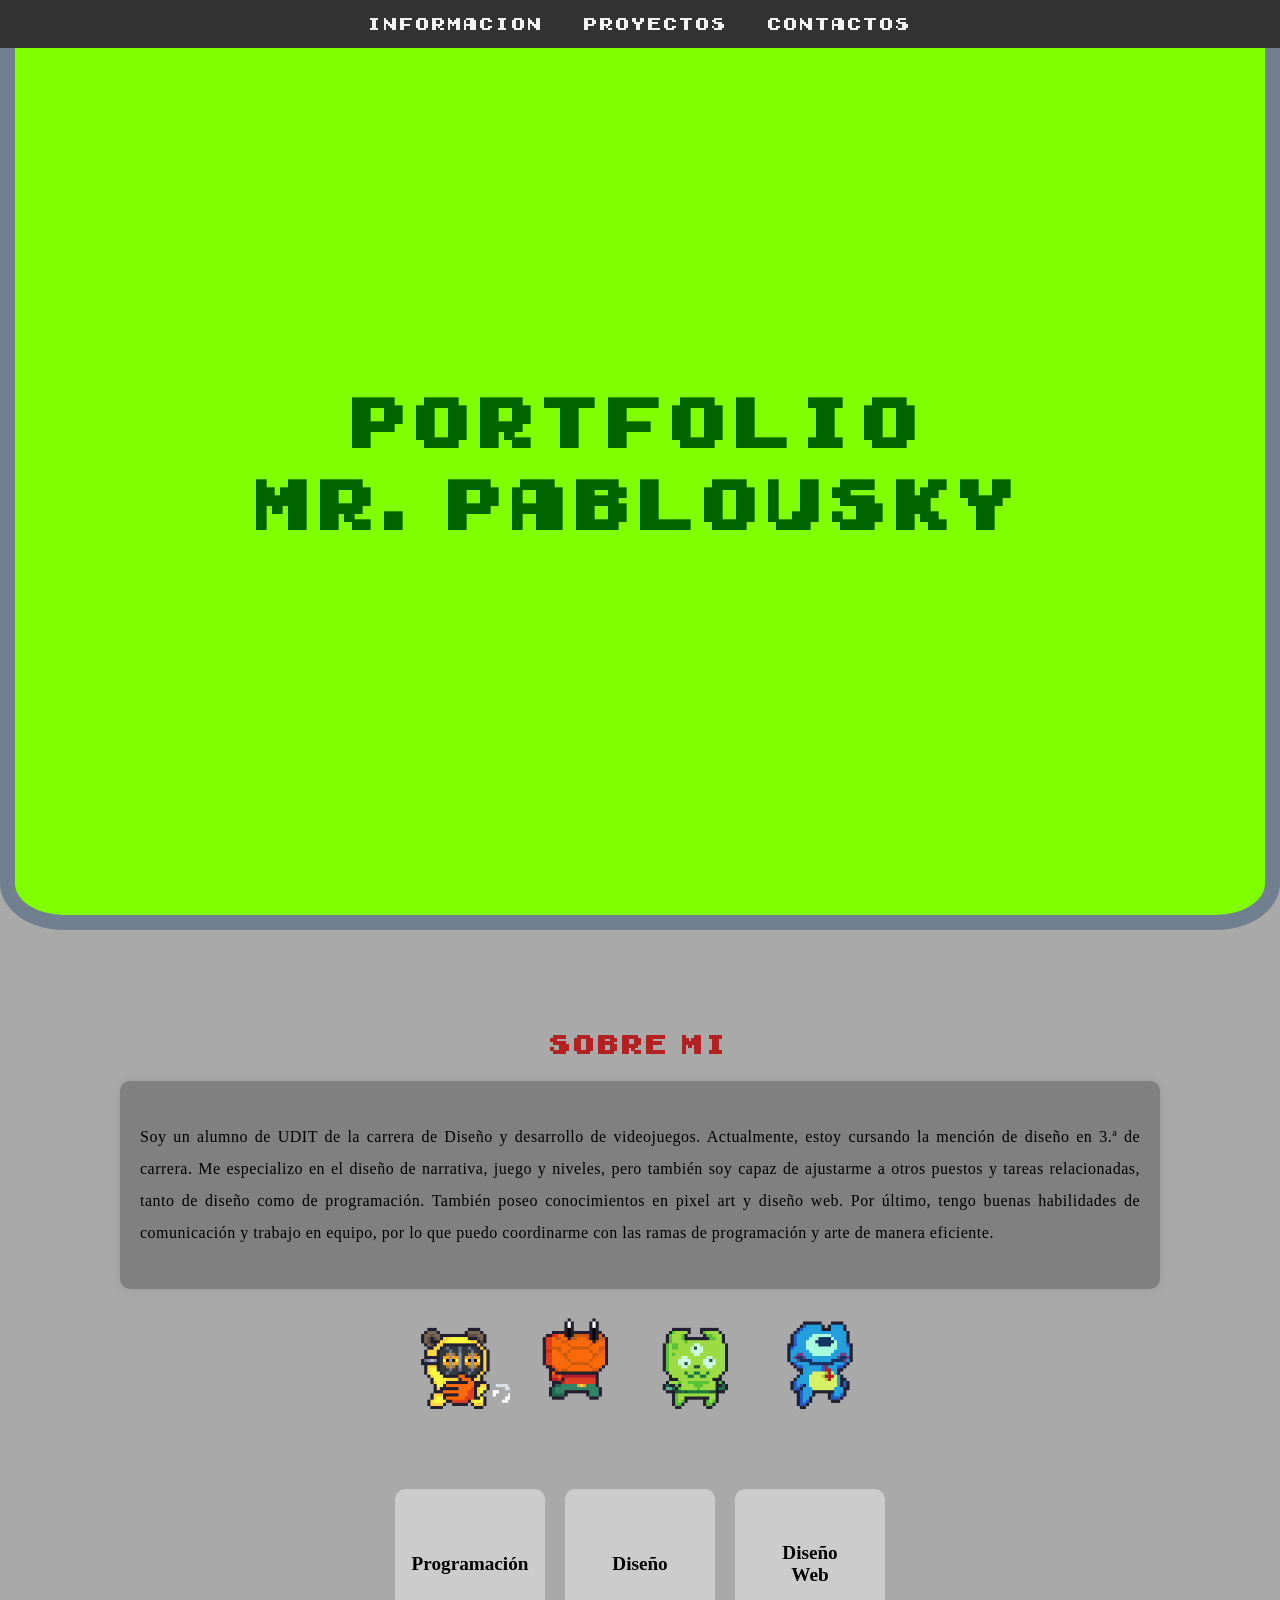
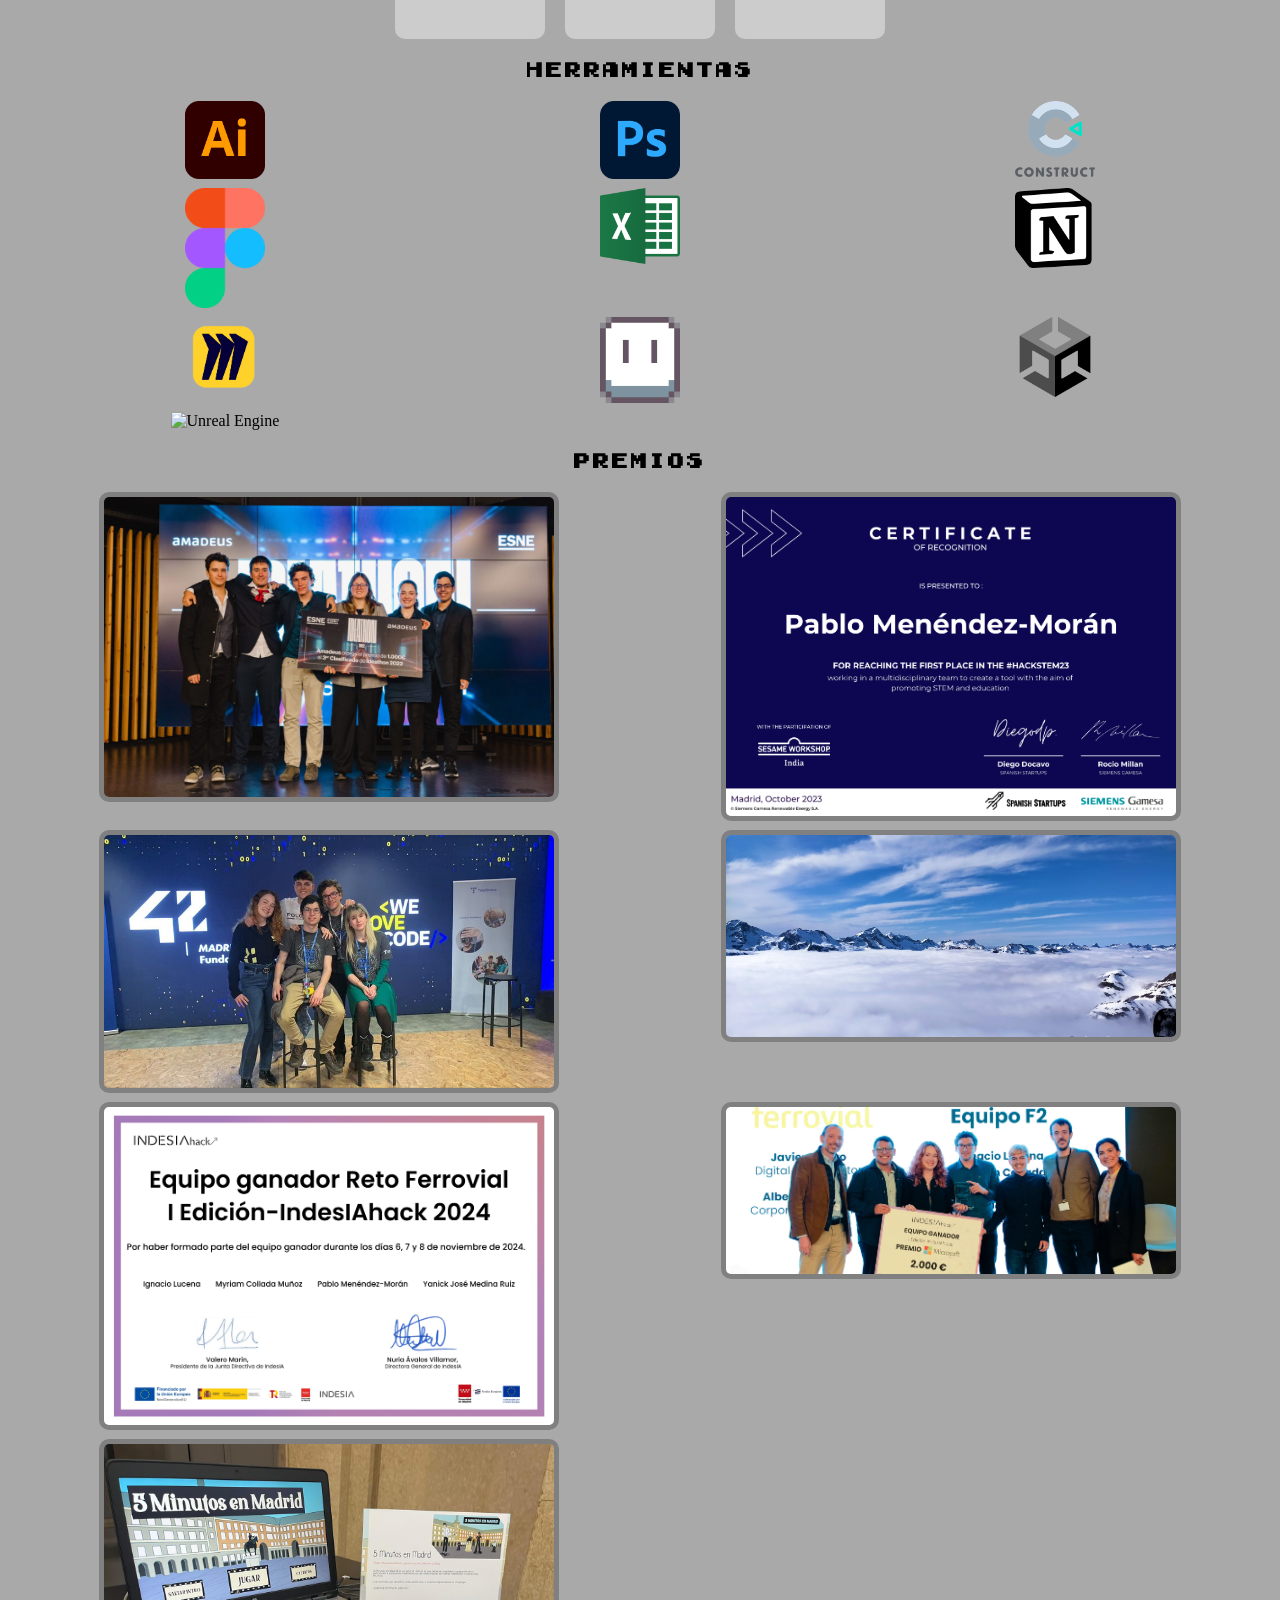
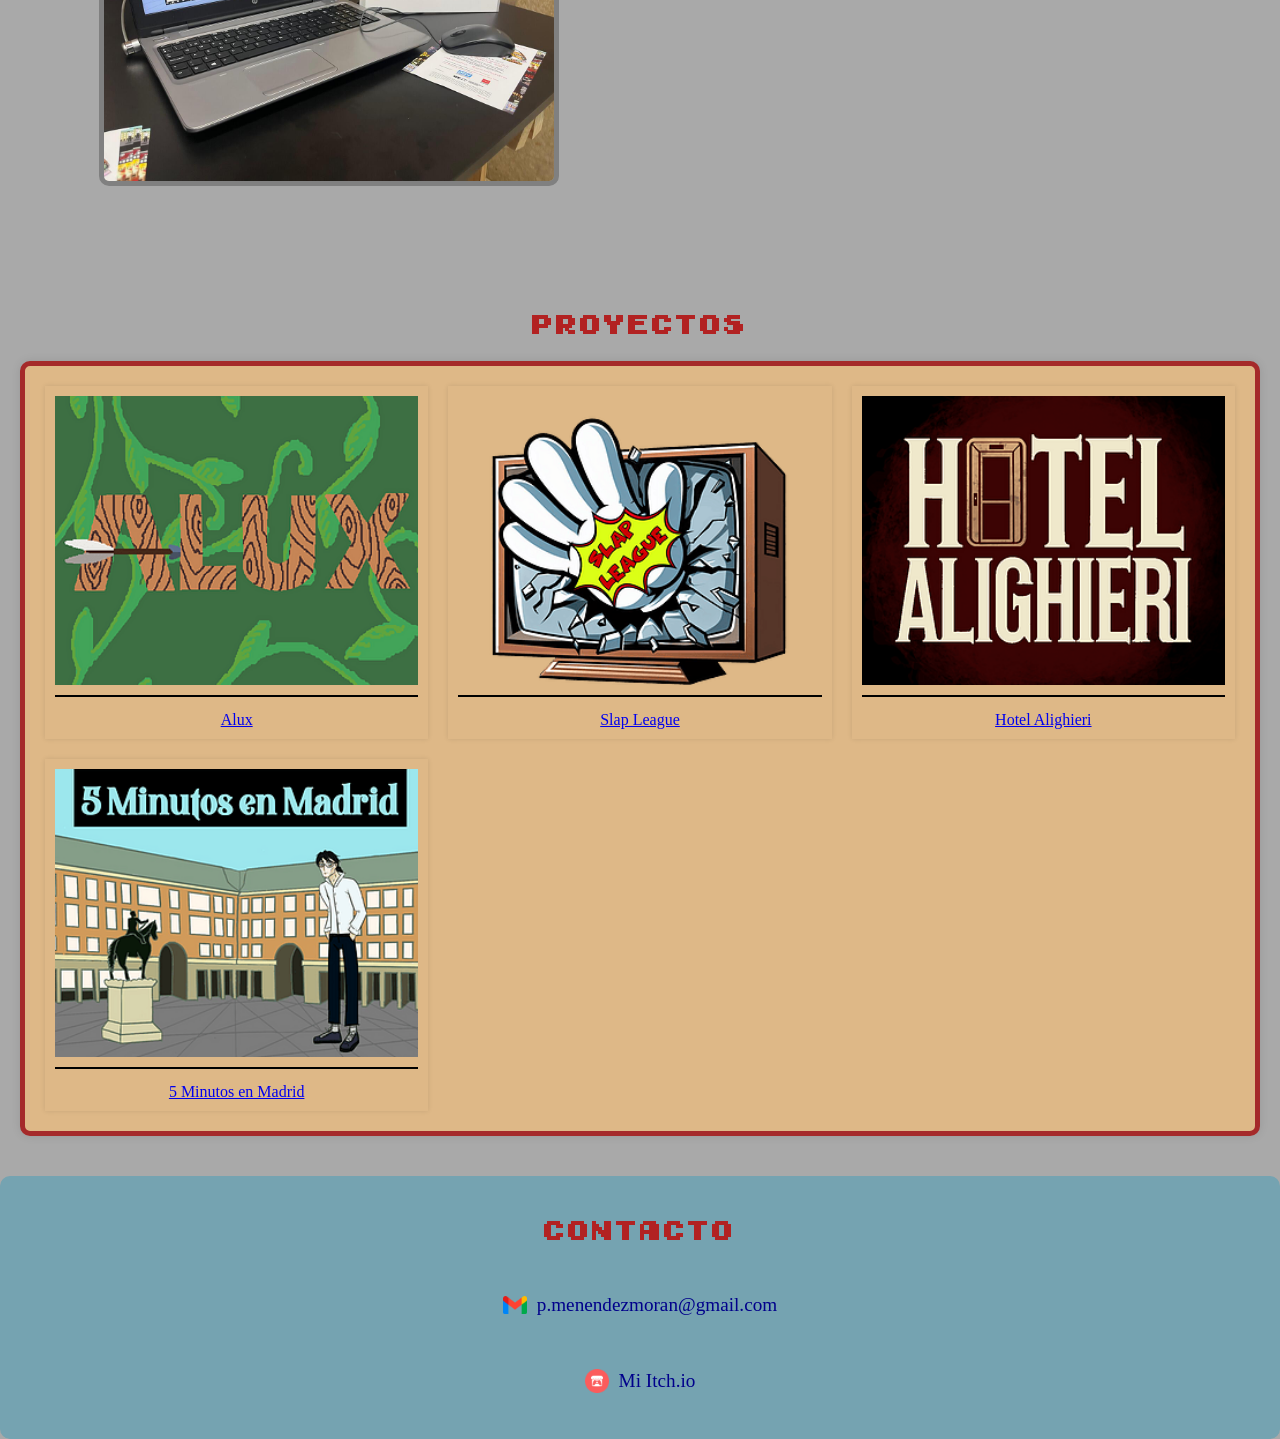
==== index.html @ 12b0ace1 "Arreglo de carpetas" ====
<!DOCTYPE html>
<html lang="es">
<head>
    <meta charset="UTF-8">
    <meta name="viewport" content="width=device-width, initial-scale=1.0">
    <title>Portafolio Pablo Menéndez-Morán</title>
    <link rel="stylesheet" href="Style.css">
    <script src="https://code.jquery.com/jquery-3.6.0.min.js"></script>
</head>
<body>

    <div class="navbar">
        <a href="#informacion">Informacion</a>
        <a href="#proyectos">Proyectos</a>
        <a href="#contactos">Contactos</a>
    </div>

    <div class="cover-page">
        <h1>Portfolio Mr.Pablousky</h1>
    </div>

    <div id="informacion" class="section">
        <h2>Sobre Mi</h2>
        
        <div class="descripcion-caja">
            <p class="descripcion">Soy un alumno de UDIT de la carrera de Diseño y desarrollo de videojuegos. Actualmente, estoy cursando la mención de diseño en 3.ª de carrera. Me especializo en el diseño de narrativa, juego y niveles, pero también soy capaz de ajustarme a otros puestos y tareas relacionadas, tanto de diseño como de programación. También poseo conocimientos en pixel art y diseño web. Por último, tengo buenas habilidades de comunicación y trabajo en equipo, por lo que puedo coordinarme con las ramas de programación y arte de manera eficiente.</p>
        </div>

        <div class="gifs-personajes">
            <img src="Imagenes\Toxby.gif" alt="Personaje 1">
            <img src="Imagenes\Craber.gif" alt="Personaje 2">
            <img src="Imagenes\Slumy.gif" alt="Personaje 3">
            <img src="Imagenes\Frocip.gif" alt="Personaje 4">
        </div>

        <div class="cuadrados-container">
            <div class="cuadrado">
                <div class="nombre">Programación</div>
                <div class="texto"> 
                    <ul>
                        <li>C#</li>
                        <li> Unity</li>
                        <li> Unrreal</li>
                    </ul>
                </div>
            </div>
            <div class="cuadrado">
                <div class="nombre">Diseño</div>
                <div class="texto">
                    <ul>
                    <li>Diseño de narrativa</li>
                    <li>Diseño de niveles</li>
                    <li>Diseño de gameplay</li>
                    </ul>
                </div>
            </div>
            <div class="cuadrado">
                <div class="nombre">Diseño Web</div>
                <div class="texto">
                    <ul>
                    <li>Html</li>
                    <li>Css</li>
                    <li>Js</li>
                    </ul>
                </div>
            </div>
        </div>
        
        
        <h3>Herramientas</h3>
        <div class="Herramientas">
            <div class="tool">
                <img src="Imagenes/Adobe_Illustrator_CC_icon.svg.png" alt="Adobe Illustrator" class="tool-img">
                <div class="tool-text">Adobe Illustrator</div>
            </div>
            <div class="tool">
                <img src="Imagenes/Adobe_Photoshop_CC_icon.svg.png" alt="Adobe Photoshop" class="tool-img">
                <div class="tool-text">Adobe Photoshop</div>
            </div>
            <div class="tool">
                <img src="Imagenes/construct-logo-DF244B4ECA-seeklogo.com.png" alt="Construct" class="tool-img">
                <div class="tool-text">Construct</div>
            </div>
            <div class="tool">
                <img src="Imagenes/Figma-logo.svg.png" alt="Figma" class="tool-img">
                <div class="tool-text">Figma</div>
            </div>
            <div class="tool">
                <img src="Imagenes/Microsoft_Excel_2013-2019_logo.svg.png" alt="Microsoft Excel" class="tool-img">
                <div class="tool-text">Microsoft Excel</div>
            </div>
            <div class="tool">
                <img src="Imagenes/Notion-logo.svg.png" alt="Notion" class="tool-img">
                <div class="tool-text">Notion</div>
            </div>
            <div class="tool">
                <img src="Imagenes/Miro.png" alt="Miro" class="tool-img">
                <div class="tool-text">Miro</div>
            </div>
            <div class="tool">
                <img src="Imagenes/Logo_Aseprite.svg.png" alt="Aseprite" class="tool-img">
                <div class="tool-text">Aseprite</div>
            </div>
            <div class="tool">
                <img src="Imagenes/unity-logo.png" alt="Unity" class="tool-img">
                <div class="tool-text">Unity</div>
            </div>
            <div class="tool">
                <img src="Imagenes/Unreal.png" alt="Unreal Engine" class="tool-img">
                <div class="tool-text">Unreal Engine</div>
            </div>
        </div>
        
        <h3>Premios</h3>
        <div class="Premios">

            <div class="Premio">
                <a href="https://udit.es/actualidad/amadeus-celebra-con-los-alumnos-de-esne-una-maraton-creativa-en-torno-al-metaverso/" target="_blank">
                    <img src="Imagenes\Ideathon-Amadeus-premios-82-scaled-1.jpg" alt="Ideathon Amadeus" class="Premios-img">
                </a>
                <div class="Premios-text">3º Premio Ideathon Amadeus</div>
            </div>

            <div class="Premio">
                <a href="https://udit.es/actualidad/los-alumnos-del-grado-en-diseno-y-desarrollo-de-videojuegos-de-udit-ganadores-de-hackstem/" target="_blank">
                    <img src="Imagenes\HackSTEM_Certificate_First Place_Pablo Menéndez-Morán.png" alt="HackSTEM_Certificate_First" class="Premios-img">
                </a>
                <div class="Premios-text">1º Premio Hackstem23</div>
            </div>

            <div class="Premio">
                <a href="https://udit.es/actualidad/tres-estudiantes-del-grado-en-diseno-y-desarrollo-de-videojuegos-ganan-el-tercer-puesto-en-la-hackaton-hackforgood-de-telefonica/" target="_blank">
                    <img src="Imagenes\Hack for good.jpeg" alt="Hack for good" class="Premios-img">
                </a>
                <div class="Premios-text">3ºPremio Hack for Good 2024</div>
            </div>

            <div class="Premio">
                <a href="https://udit.es/actualidad/siete-estudiantes-de-udit-ganadores-en-el-concurso-de-fotografia-oppo-imagine-if-photography-award-udit-edition/" target="_blank">
                    <img src="Imagenes\Oppo imagine if.jpeg" alt="Oppo" class="Premios-img">
                </a>
                <div class="Premios-text">3º Premio Oppo imagine if junto con UDIT</div>
            </div>

            <div class="Premio">
                <a href="https://udit.es/actualidad/siete-estudiantes-de-videojuegos-full-stack-y-del-master-en-ia-ganadores-de-la-primera-fase-del-reto-indesiahack/" target="_blank">
                    <img src="Imagenes\Diploma ganador Ferrovial.jpg" alt="Ferrovial" class="Premios-img">
                </a>
                <div class="Premios-text">1º Premio reto ferrovial de Indesiahack</div>
            </div>

            <div class="Premio">
                <a href="https://udit.es/actualidad/cuatro-estudiantes-de-udit-triunfan-en-el-indesiahack/" target="_blank">
                    <img src="Imagenes\Indesiahack.png" alt="Indesiahack" class="Premios-img">
                </a>
                <div class="Premios-text">1º Premio Indesiahack 2024</div>
            </div>

            <div class="Premio">
                <a href="https://dev.org.es/es/noticias-a-eventos/eventos-dev/item/401-game-jam-madrid-crea-6%C2%AA-edici%C3%B3n" target="_blank">
                    <img src="Imagenes\Madrid game jam.jpeg" alt="Madrid game jam" class="Premios-img">
                </a>
                <div class="Premios-text">Finalistas Madrid game Jam VI Edición</div>
            </div>

        </div>
    </div>

    <div id="proyectos" class="section">
        <h2>Proyectos</h2>
        <div class="estanteria">
            <div class="grid-container">
                <div class="grid-item">
                    <a href="https://tabasco-games.itch.io/alux" target="_blank"><img src="Imagenes/Alux.png" alt="Proyecto 1" style="width:100%">
                    <p>Alux</p></a>
                </div>
                <div class="grid-item">
                    <a href="https://lemon-games-23.itch.io/slap-league" target="_blank"><img src="Imagenes/Slap.png" alt="Proyecto 2" style="width:100%">
                    <p>Slap League</a></p></a>
                </div>
                <div class="grid-item">
                    <a href="https://bloodmoons-studios.itch.io/hotel-alighieri" target="_blank"><img src="Imagenes/Hotel.png" alt="Proyecto 3" style="width:100%">
                    <p>Hotel Alighieri</p></a>
                </div>
                <div class="grid-item">
                    <a href="https://kaalabaloo.itch.io/5-minutos-en-madrid" target="_blank"><img src="Imagenes\5 Minutos en Madrid.png" alt="Proyecto 4" style="width:100%">
                    <p>5 Minutos en Madrid</p></a>
                </div>
                
                <!-- Añade más proyectos aquí -->
            </div>
        </div>
    </div>

    <div id="contactos" class="section contactos-section">
        <h2>Contacto</h2>
        <div class="contact-links">
            <p>
                <a href="mailto:p.menendezmoran@gmail.com" target="_blank">
                    <img src="Imagenes\Gmail.png" alt="Correo" class="contact-icon"> p.menendezmoran@gmail.com
                </a>
            </p>
            <p>
                <a href="https://mrpablosky.itch.io/" target="_blank">
                <img src="Imagenes\itch.io-logo.png" alt="Itch.io" class="contact-icon"> Mi Itch.io
                </a>
            </p>
        </div>   
    </div>
</div>

    <script src="Scripts.js"></script>
    
</body>
</html>
---- Style.css ----
body {
    font-family: Georgia, 'Times New Roman', Times, serif;
    margin: 0;
    padding: 0;
    background-color: darkgrey;
    text-align: center;
}

.navbar {
    background-color: #333;
    overflow: hidden;
    text-align: center;
    position: fixed;
    width: 100%;
    top: 0;
    z-index: 1000;
    font-family: 'GameBoy', sans-serif;
}

.navbar a {
    display: inline-block;
    color: #f2f2f2;
    text-align: center;
    padding: 14px 16px;
    text-decoration: none;
}

.navbar a:hover {
    background-color: #ddd;
    color: black;
}

.section {
    padding: 80px 20px 20px; /* Añadimos un padding superior para evitar que el contenido quede oculto detrás de la barra */
}

.descripcion-caja {
    background-color:grey; /* Color de fondo de la caja */
    padding: 20px; /* Espaciado interno de la caja */
    margin: 20px auto; /* Margen superior e inferior */
    border-radius: 10px; /* Bordes redondeados */
    max-width: 1000px; /* Ancho máximo de la caja */
    box-shadow: 0 0 10px rgba(0, 0, 0, 0.1); /* Sombra para darle un efecto de elevación */
}

.descripcion {
    line-height: 2; /* Ajusta el espaciado entre líneas */
    letter-spacing: 0.5px; /* Ajusta el espaciado entre letras */
    margin: 20px 0; /* Ajusta el margen superior e inferior */
    text-align: justify; /* Justifica el texto para un mejor acabado */
}

.gifs-personajes {
    display: flex;
    justify-content: center;
    gap: 20px; /* Espacio entre los GIFs */
    padding-bottom: 60px;
}

.gifs-personajes img {
    width: 100px; /* Ajusta el tamaño de los GIFs según tus necesidades */
    height: 100px; /* Asegura que todos los GIFs tengan la misma altura */
    object-fit: cover; /* Asegura que los GIFs se ajusten al tamaño especificado */
}

.cuadrados-container {
    display: flex;
    justify-content: center;
    gap: 20px; /* Espacio entre los cuadrados */
    margin-top: 20px; /* Margen superior */
}

.cuadrado {
    width: 150px; /* Ancho del cuadrado */
    height: 150px; /* Altura del cuadrado */
    background-color: #ccc; /* Color de fondo del cuadrado */
    display: flex;
    justify-content: center;
    align-items: center;
    position: relative;
    border-radius: 10px; /* Bordes redondeados */
    cursor: pointer; /* Cambia el cursor para indicar que es interactivo */
    transition: background-color 0.3s; /* Transición suave para el cambio de color */
}

.cuadrado:hover {
    background-color: #aaa; /* Color de fondo al pasar el cursor */
}

.nombre {
    font-size: 1.2em; /* Tamaño de la fuente */
    font-weight: bold; /* Negrita */
    transition: opacity 0.3s; /* Transición suave para la opacidad */
    position: absolute;
    top: 50%;
    left: 50%;
    transform: translate(-50%, -50%);
    text-align: center;
}

.texto {
    position: absolute;
    top: 50%;
    left: 50%;
    transform: translate(-50%, -50%);
    opacity: 0; /* Ocultar el texto inicialmente */
    transition: opacity 0.3s; /* Transición suave para la opacidad */
    font-size: 1em; /* Tamaño de la fuente */
    font-weight: bold; /* Negrita */
    text-align: center; /* Centrar el texto */
}

.cuadrado:hover .nombre {
    opacity: 0; /* Ocultar el nombre al pasar el cursor */
}

.cuadrado:hover .texto {
    opacity: 1; /* Mostrar el texto al pasar el cursor */
}

.texto ul {
    list-style-type: none; /* Quitar los puntos de la lista */
    padding: 0; /* Quitar el padding de la lista */
    margin: 0; /* Quitar el margen de la lista */
}

.texto li {
    margin-bottom: 5px; /* Añadir un margen inferior a los elementos de la lista */
}

.Herramientas {
    display: grid;
    grid-template-columns: repeat(3, 1fr); /* Tres columnas de igual tamaño */
    gap: 5px; /* Espacio entre las imágenes */
    justify-items: center; /* Centra las imágenes en sus contenedores */
}

.tool {
    position: relative;
    display: inline-block;
}

.tool-img {
    width: 80px; /* Ajusta el tamaño de las imágenes según tus necesidades */
    height: auto; /* Mantiene la proporción de la imagen */
    transition: transform 0.3s;
}

.tool-text {
    position: absolute;
    bottom: 10px;
    left: 50%;
    transform: translateX(-50%);
    background-color: rgba(0, 0, 0, 0.7);
    color: white;
    padding: 5px;
    border-radius: 5px;
    opacity: 0;
    transition: opacity 0.3s;
}

.tool:hover .tool-img {
    transform: scale(1.1);
}

.tool:hover .tool-text {
    opacity: 1;
}

.Premios {
    display: grid;
    grid-template-columns: repeat(2, 1fr); /* Tres columnas de igual tamaño */
    gap: 5px; /* Espacio entre las imágenes */
    justify-items: center; /* Centra las imágenes en sus contenedores */
}

.Premio {
    position: relative;
    display: inline-block;
}

.Premios-img {
    width: 450px; /* Ajusta el tamaño de las imágenes según tus necesidades */
    height: auto; /* Mantiene la proporción de la imagen */
    transition: transform 0.3s;
    border: 5px solid gray; /* Añade un borde dorado */
    border-radius: 10px; /* Bordes redondeados */
}

.Premios-text {
    position: absolute;
    bottom: 10px;
    left: 50%;
    transform: translateX(-50%);
    background-color: rgba(0, 0, 0, 0.7);
    color: white;
    padding: 10px;
    border-radius: 5px;
    opacity: 0;
    transition: opacity 0.3s;
    font-size: 1.2em; 
    font-weight: bold; 
    border: 2px solid yellow; 
}

.Premio:hover .Premios-img {
    transform: scale(1.1);
}

.Premio:hover .Premios-text {
    opacity: 1;
}


.section h2 {
    color: firebrick;
    font-family: 'GameBoy', sans-serif;
}

.section h3{
    color: black;
    font-family: 'GameBoy', sans-serif;
}

.estanteria {
    background-color: burlywood; /* Color de fondo de la estantería */
    padding: 20px; /* Espaciado interno */
    border: 5px solid brown; /* Borde de la estantería */
    border-radius: 10px; /* Bordes redondeados */
    box-shadow: 0 0 10px rgba(0, 0, 0, 0.1); /* Sombra para darle un efecto de elevación */
    margin: 20px auto; /* Margen superior e inferior */
    max-width: 1200px; /* Ancho máximo de la estantería */
}

.grid-container {
    display: grid;
    grid-template-columns: repeat(3, 1fr); /* Tres columnas de igual tamaño */
    gap: 20px; /* Espacio entre los proyectos */
}

.grid-item {
    padding: 10px; /* Espaciado interno */
    box-shadow: 0 0 5px rgba(0, 0, 0, 0.1); /* Sombra para darle un efecto de elevación */
    text-align: center; /* Centrar el contenido */
}

.grid-item img {
    border-bottom: 2px solid black; /* Borde inferior de la imagen */
    padding-bottom: 10px; /* Espaciado inferior de la imagen */
    margin-bottom: 10px; /* Margen inferior de la imagen */
}

.grid-container :hover {
    transform: scale(1.1); /* Agranda la imagen al pasar el cursor */
}


.grid-item p {
    margin: 0; /* Quitar el margen del párrafo */
}
.cover-page {
    height: 100vh;
    border: solid 15px slategray;
    border-radius: 5%;
    background-color: chartreuse; /* Reemplaza 'background.jpg' con la ruta de tu imagen de fondo */
    background-size: cover;
    background-position: center;
    display: flex;
    justify-content: center;
    align-items: center;
    color: darkgreen;
    text-align: center;
}

.cover-page h1 {
    font-size: 4em;
    font-family: 'GameBoy', sans-serif;
    animation: moveUpDown 2s infinite;
}


.contactos-section {
    background-color: rgb(117, 163, 177); /* Cambia el color de fondo */
    color: darkblue; /* Cambia el color del texto */
    padding: 20px; /* Añade un poco de padding */
    border-radius: 10px; /* Bordes redondeados */
    display: flex;
    flex-direction: column;
    align-items: center; /* Centra horizontalmente */
}

.contact-links {
    display: flex;
    flex-direction: column;
    align-items: center; /* Centra horizontalmente */
}

.contactos-section a {
    color: darkblue; /* Color del texto del enlace */
    text-decoration: none; /* Quita el subrayado del enlace */
    font-size: 1.2em; /* Aumenta el tamaño del texto */
    display: flex; /* Usa flexbox para alinear la imagen y el texto */
    align-items: center; /* Centra verticalmente la imagen y el texto */
    margin: 10px 0; /* Añade un margen entre los enlaces */
}

.contact-icon {
    margin-right: 10px; /* Añade un espacio entre la imagen y el texto */
    width: 24px; /* Ajusta el tamaño de la imagen */
    height: 24px; /* Ajusta el tamaño de la imagen */
}


/* ----------------------------------------------------------------------------------------------------------------------------- */

@font-face {
    font-family: 'GameBoy';
    src: url('GameBoy.ttf') format('woff2'),s
         url('GameBoy.ttf') format('woff');
    font-weight: normal;
    font-style: normal;
}

/* Media Queries para hacer la página responsive */
@media (max-width: 768px) {
    .Herramientas {
        grid-template-columns: repeat(2, 1fr); /* Dos columnas en pantallas medianas */
    }

    .Premios {
        grid-template-columns: repeat(1, 1fr); /* Dos columnas en pantallas medianas */
    }

    .navbar a {
        padding: 10px 12px;
    }

    .cover-page h1 {
        font-size: 3em;
    }
}

@media (max-width: 480px) {
    .Herramientas {
        grid-template-columns: 1fr; /* Una columna en pantallas pequeñas */
    }

    .Premios {
        grid-template-columns: 1fr; /* Una columna en pantallas pequeñas */
    }

    .navbar a {
        padding: 8px 10px;
    }

    .cover-page h1 {
        font-size: 2em;
    }

    .tool-img {
        width: 60px; /* Ajusta el tamaño de las imágenes para pantallas pequeñas */
    }

    .Premios-img {
        width: 250px; /* Ajusta el tamaño de las imágenes para pantallas pequeñas */
    }
}


/* Animación para mover el título ligeramente arriba y abajo */
@keyframes moveUpDown {
    0%, 100% {
        transform: translateY(0);
    }
    50% {
        transform: translateY(-10px);
    }
}


/* ------------------------------------------------------------------------------------------------------------------------------- */
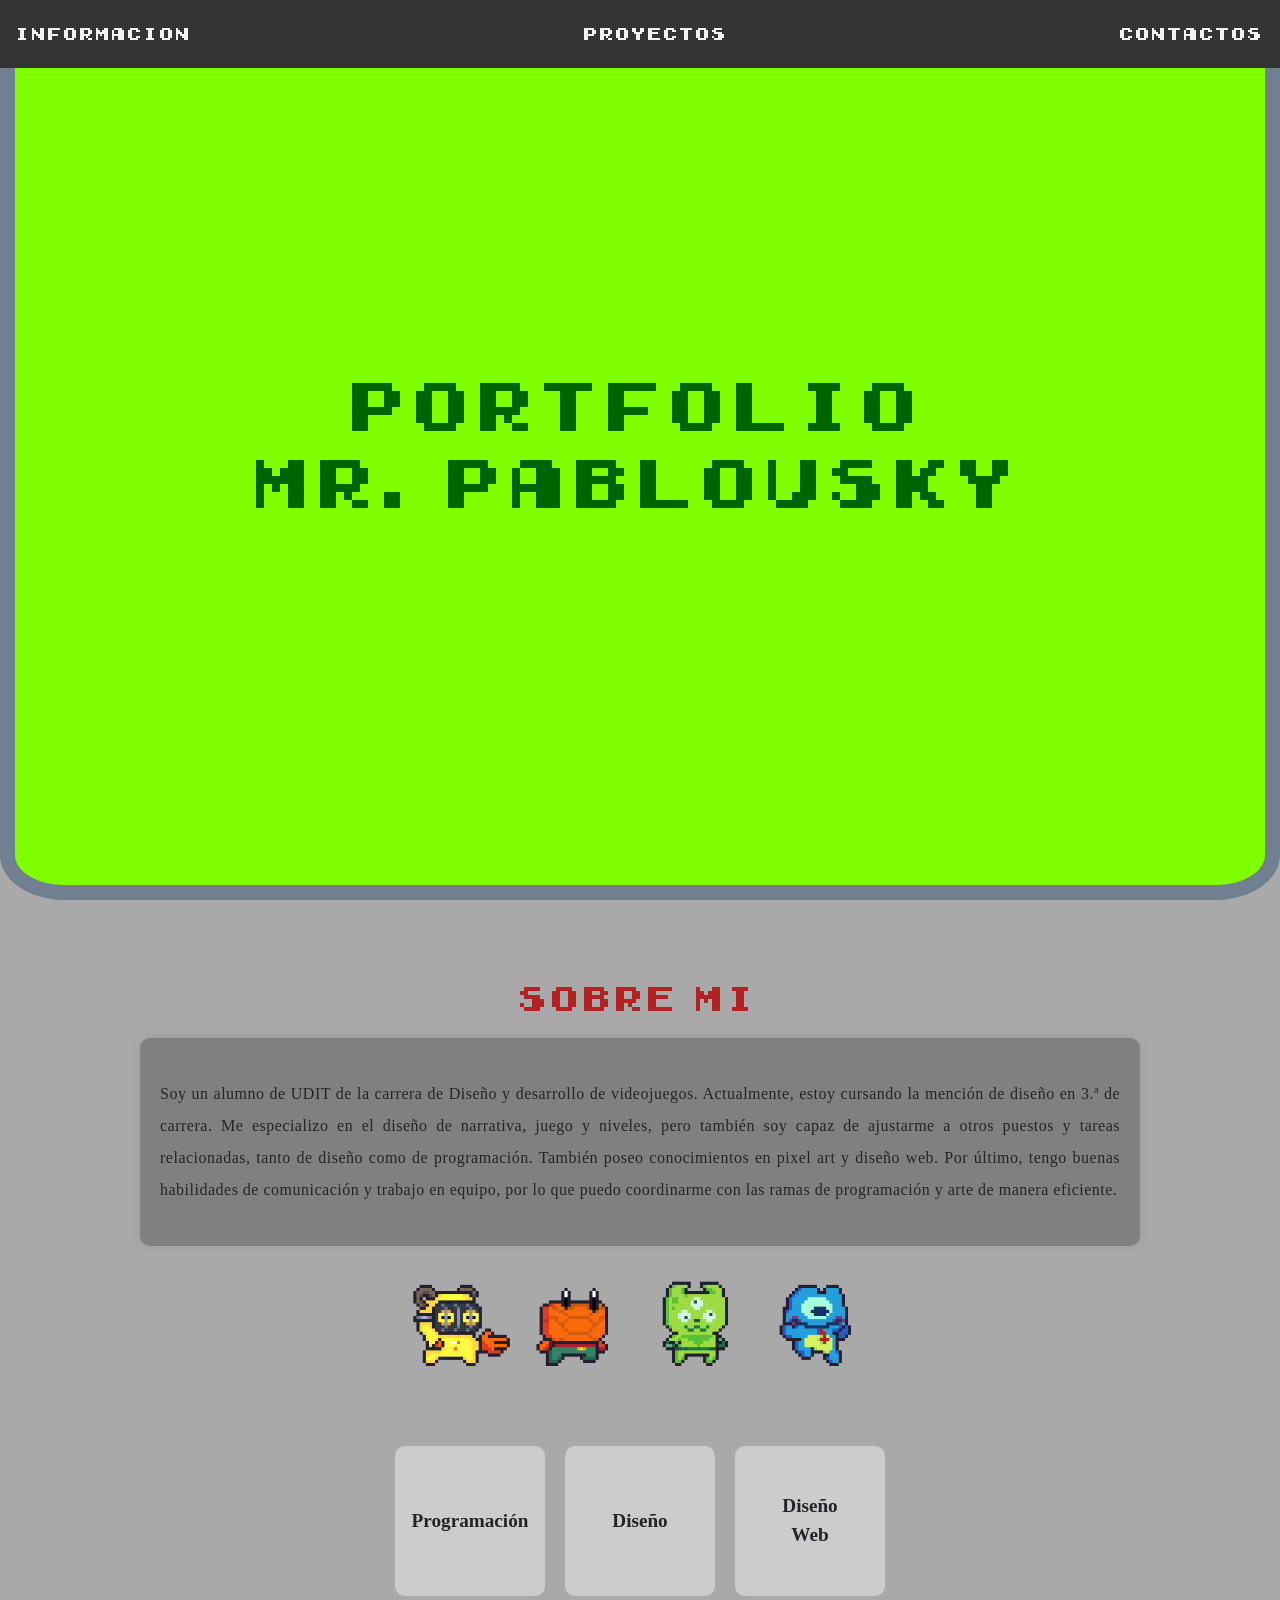
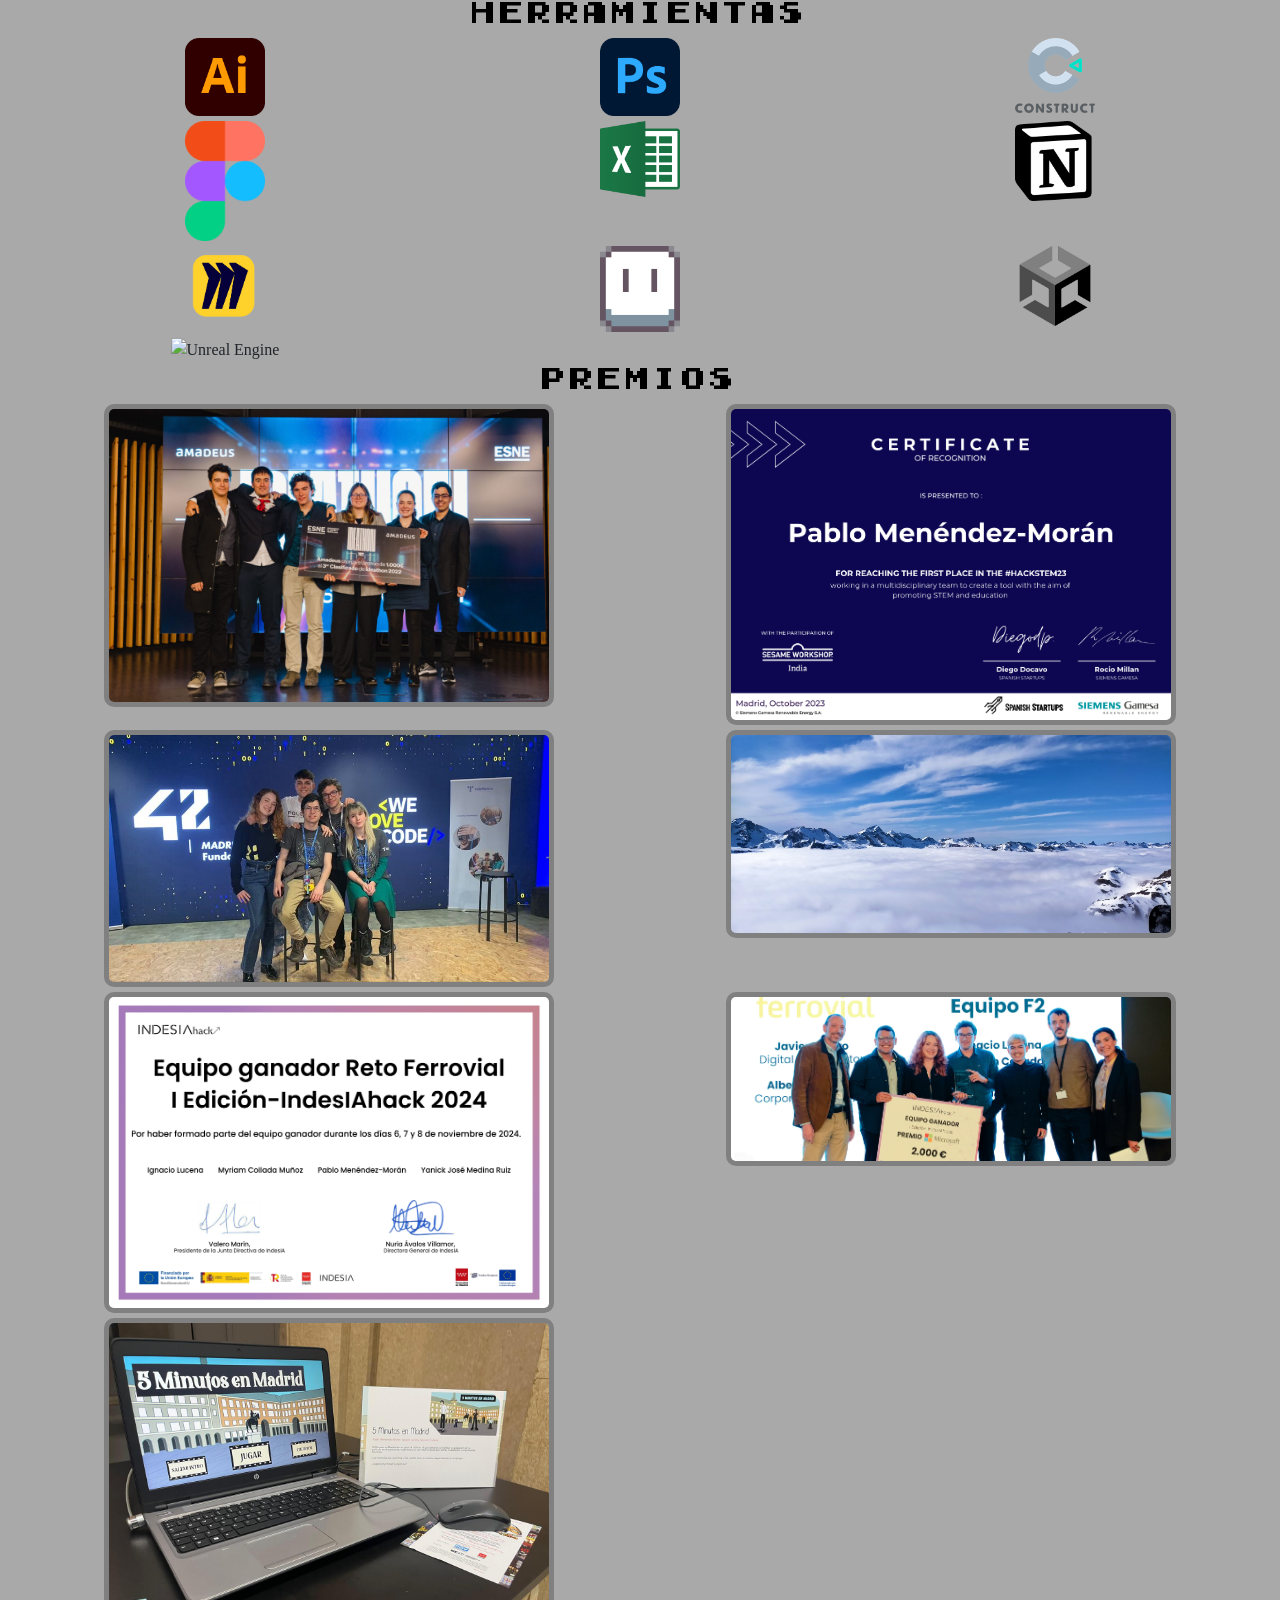
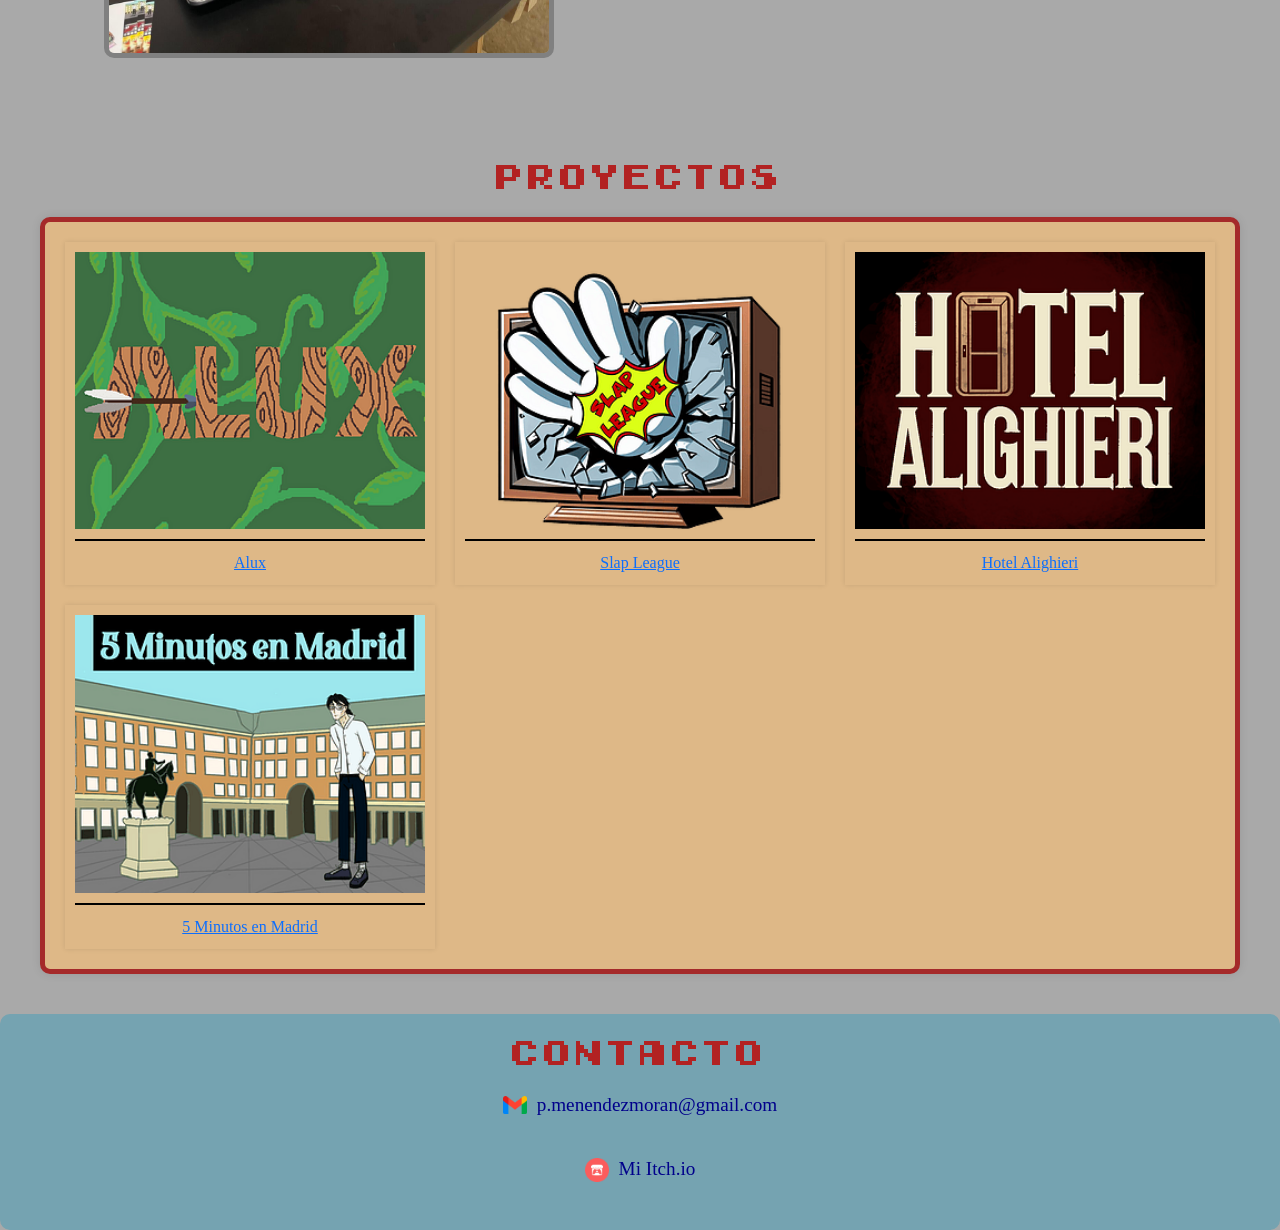
==== commit b52d7165: "Añadir notas al html" ====
--- a/index.html
+++ b/index.html
@@ -4,11 +4,13 @@
     <meta charset="UTF-8">
     <meta name="viewport" content="width=device-width, initial-scale=1.0">
     <title>Portafolio Pablo Menéndez-Morán</title>
+    <link href="https://cdn.jsdelivr.net/npm/bootstrap@5.3.0/dist/css/bootstrap.min.css" rel="stylesheet" />
     <link rel="stylesheet" href="Style.css">
     <script src="https://code.jquery.com/jquery-3.6.0.min.js"></script>
 </head>
 <body>
 
+    <!-- Barra de navegación -->
     <div class="navbar">
         <a href="#informacion">Informacion</a>
         <a href="#proyectos">Proyectos</a>
@@ -19,6 +21,8 @@
         <h1>Portfolio Mr.Pablousky</h1>
     </div>
 
+    
+    <!-- Sección de información  -->
     <div id="informacion" class="section">
         <h2>Sobre Mi</h2>
         
@@ -32,7 +36,8 @@
             <img src="Imagenes\Slumy.gif" alt="Personaje 3">
             <img src="Imagenes\Frocip.gif" alt="Personaje 4">
         </div>
-
+        
+        <!-- Subsección de conocimientos -->
         <div class="cuadrados-container">
             <div class="cuadrado">
                 <div class="nombre">Programación</div>
@@ -66,7 +71,7 @@
             </div>
         </div>
         
-        
+        <!-- Subsección de herramientas -->
         <h3>Herramientas</h3>
         <div class="Herramientas">
             <div class="tool">
@@ -110,7 +115,9 @@
                 <div class="tool-text">Unreal Engine</div>
             </div>
         </div>
-        
+       
+       
+        <!-- Subsección de premios -->
         <h3>Premios</h3>
         <div class="Premios">
 
@@ -165,7 +172,9 @@
 
         </div>
     </div>
-
+    
+    
+    <!-- Sección de Proyectos -->
     <div id="proyectos" class="section">
         <h2>Proyectos</h2>
         <div class="estanteria">
@@ -187,11 +196,14 @@
                     <p>5 Minutos en Madrid</p></a>
                 </div>
                 
-                <!-- Añade más proyectos aquí -->
-            </div>
-        </div>
-    </div>
-
+                <!-- Añadir más proyectos aquí -->
+            </div>
+        </div>
+    </div>
+    
+    
+   
+    <!-- Sección de contactos -->
     <div id="contactos" class="section contactos-section">
         <h2>Contacto</h2>
         <div class="contact-links">
@@ -209,6 +221,8 @@
     </div>
 </div>
 
+    <script src="https://code.jquery.com/jquery-3.6.0.min.js"></script>
+    <script src="https://cdn.jsdelivr.net/npm/bootstrap@5.3.0/dist/js/bootstrap.bundle.min.js"></script>
     <script src="Scripts.js"></script>
     
 </body>
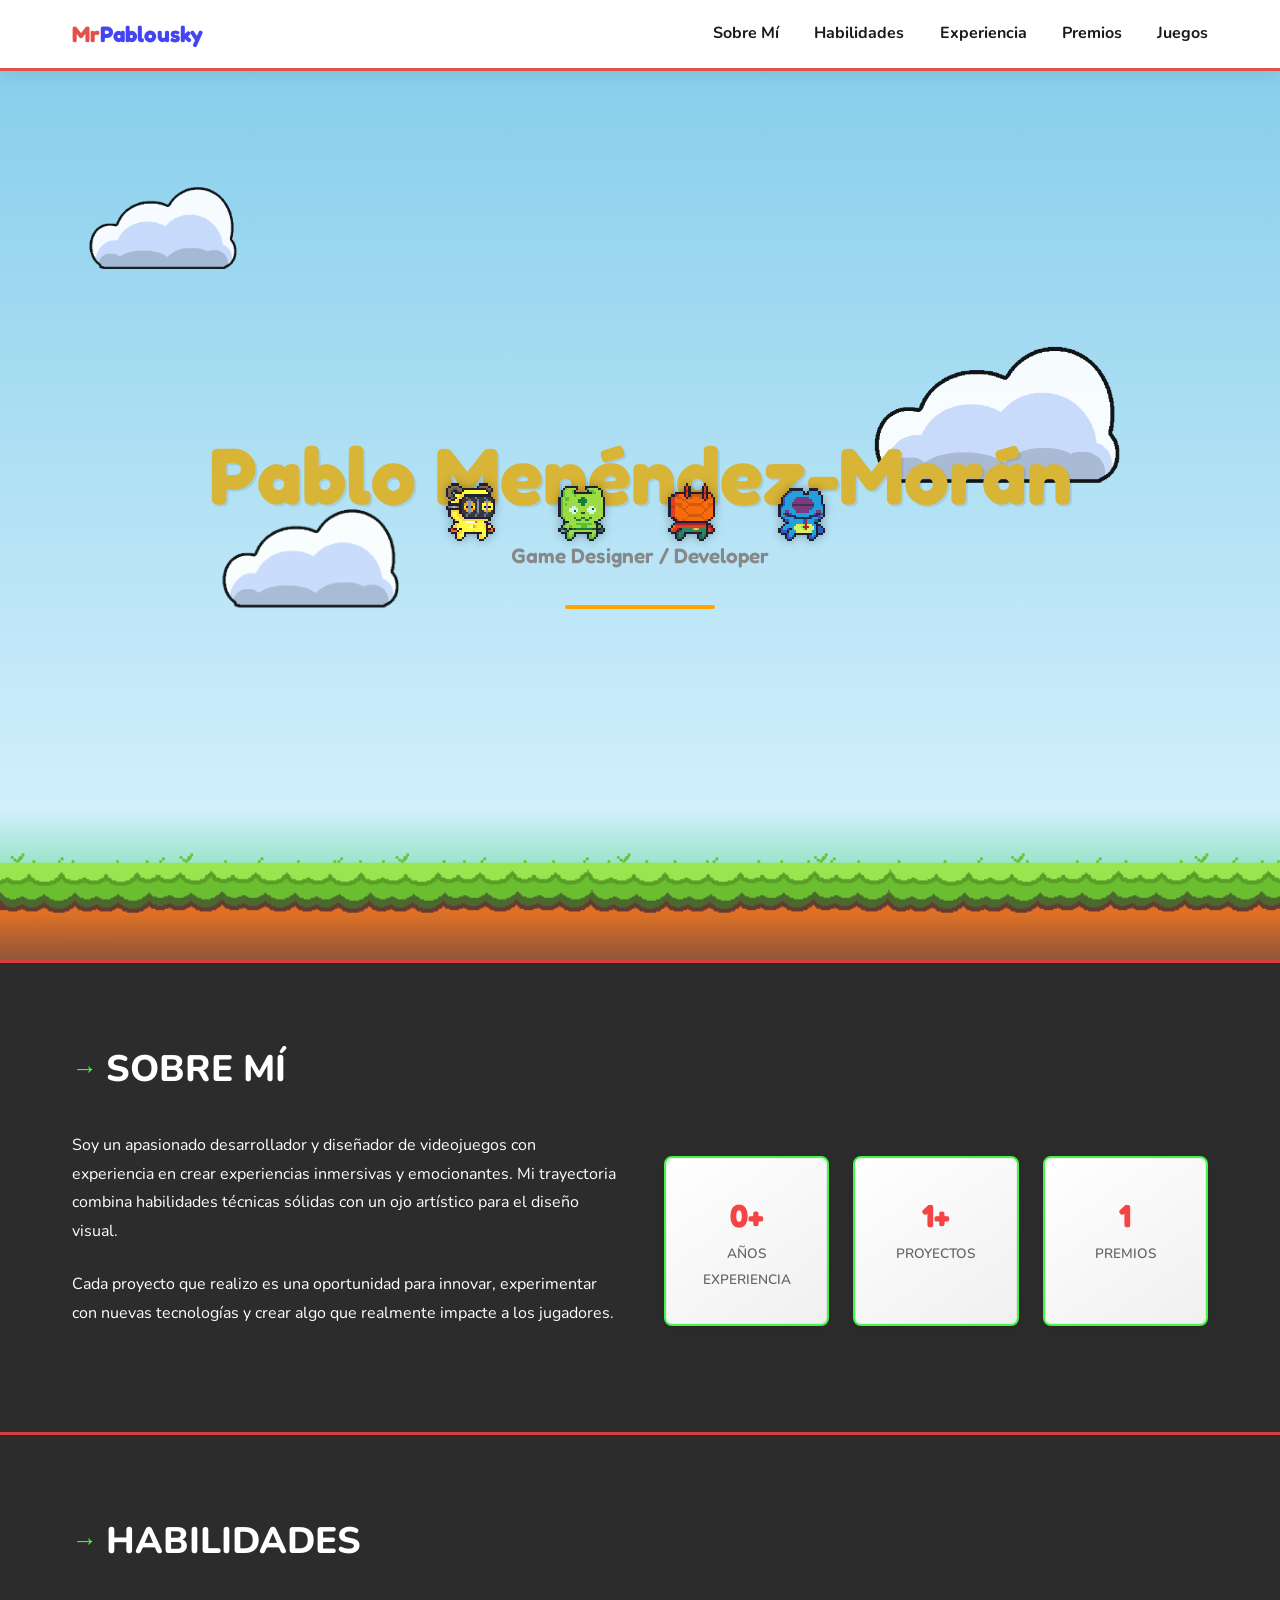
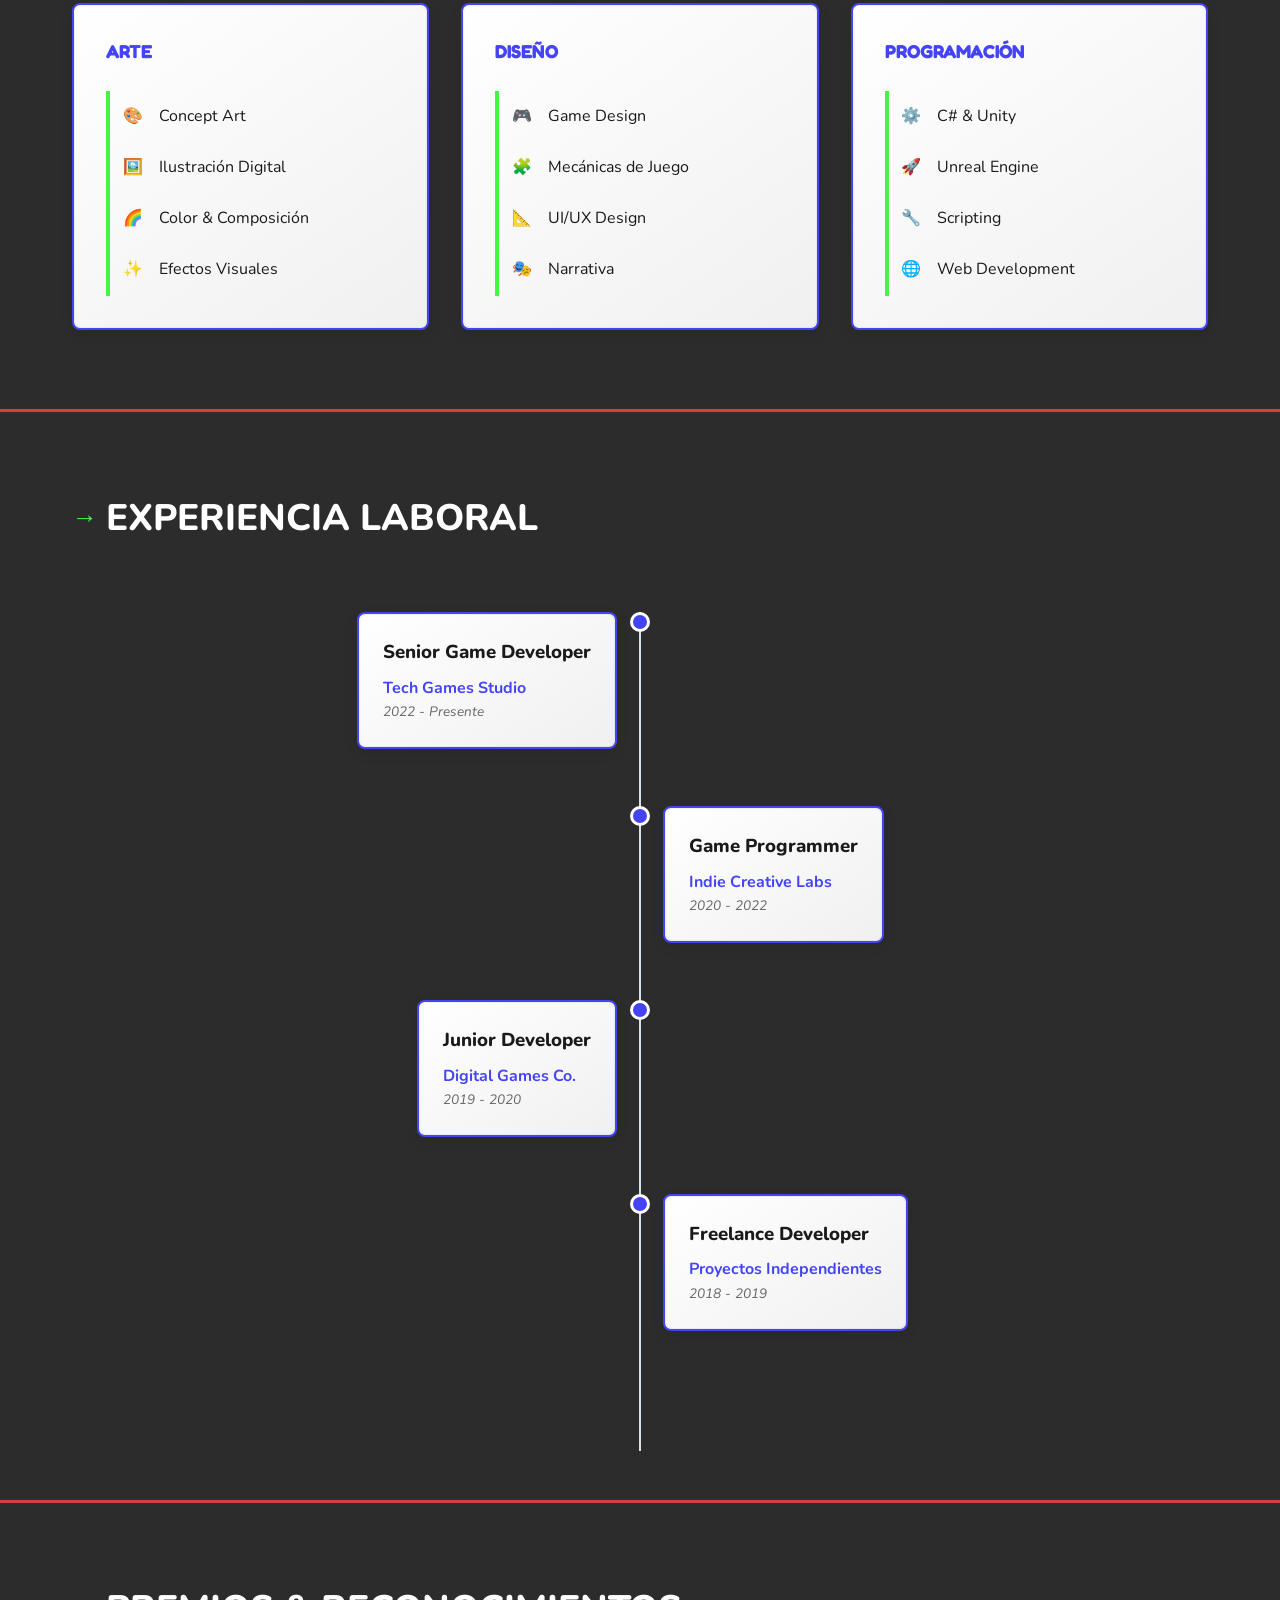
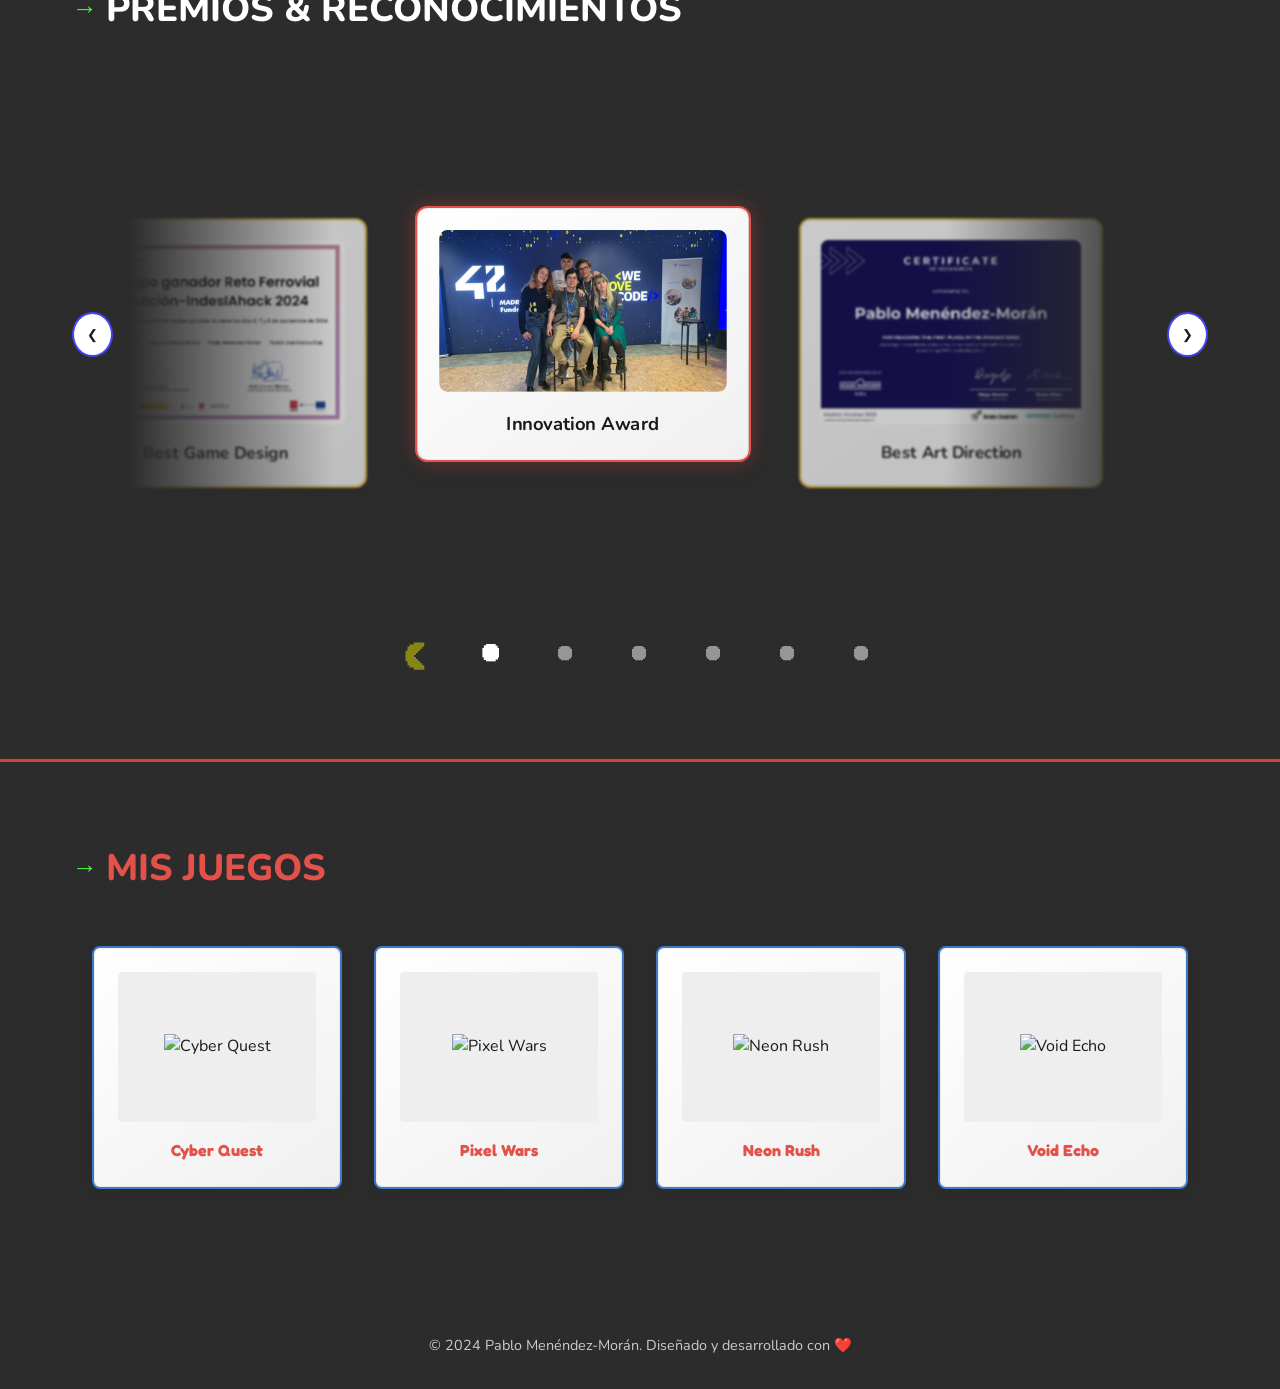
==== commit cf39f17c: "Rehecho de la pagina web del portfolio Cambio completo del portfolio y ajustes" ====
--- a/index.html
+++ b/index.html
@@ -3,227 +3,366 @@
 <head>
     <meta charset="UTF-8">
     <meta name="viewport" content="width=device-width, initial-scale=1.0">
-    <title>Portafolio Pablo Menéndez-Morán</title>
-    <link href="https://cdn.jsdelivr.net/npm/bootstrap@5.3.0/dist/css/bootstrap.min.css" rel="stylesheet" />
-    <link rel="stylesheet" href="Style.css">
-    <script src="https://code.jquery.com/jquery-3.6.0.min.js"></script>
+    <meta name="description" content="Portfolio de Pablo Menéndez-Morán - Game Designer y Developer.">
+    <title>Pablo Menéndez-Morán 
+ Game Dev Portfolio</title>
+
+    <!-- Preconexiones para fuentes -->
+    <link rel="preconnect" href="https://fonts.googleapis.com">
+    <link rel="preconnect" href="https://fonts.gstatic.com" crossorigin>
+    <link href="https://fonts.googleapis.com/css2?family=Fredoka:wght@400;600;700&family=Nunito:wght@400;600;700;800&display=swap" rel="stylesheet">
+
+    <!-- Estilos -->
+    <link rel="stylesheet" href="styles.css">
 </head>
+
 <body>
 
-    <!-- Barra de navegación -->
-    <div class="navbar">
-        <a href="#informacion">Informacion</a>
-        <a href="#proyectos">Proyectos</a>
-        <a href="#contactos">Contactos</a>
-    </div>
-
-    <div class="cover-page">
-        <h1>Portfolio Mr.Pablousky</h1>
-    </div>
-
-    
-    <!-- Sección de información  -->
-    <div id="informacion" class="section">
-        <h2>Sobre Mi</h2>
-        
-        <div class="descripcion-caja">
-            <p class="descripcion">Soy un alumno de UDIT de la carrera de Diseño y desarrollo de videojuegos. Actualmente, estoy cursando la mención de diseño en 3.ª de carrera. Me especializo en el diseño de narrativa, juego y niveles, pero también soy capaz de ajustarme a otros puestos y tareas relacionadas, tanto de diseño como de programación. También poseo conocimientos en pixel art y diseño web. Por último, tengo buenas habilidades de comunicación y trabajo en equipo, por lo que puedo coordinarme con las ramas de programación y arte de manera eficiente.</p>
-        </div>
-
-        <div class="gifs-personajes">
-            <img src="Imagenes\Toxby.gif" alt="Personaje 1">
-            <img src="Imagenes\Craber.gif" alt="Personaje 2">
-            <img src="Imagenes\Slumy.gif" alt="Personaje 3">
-            <img src="Imagenes\Frocip.gif" alt="Personaje 4">
-        </div>
-        
-        <!-- Subsección de conocimientos -->
-        <div class="cuadrados-container">
-            <div class="cuadrado">
-                <div class="nombre">Programación</div>
-                <div class="texto"> 
-                    <ul>
-                        <li>C#</li>
-                        <li> Unity</li>
-                        <li> Unrreal</li>
-                    </ul>
-                </div>
-            </div>
-            <div class="cuadrado">
-                <div class="nombre">Diseño</div>
-                <div class="texto">
-                    <ul>
-                    <li>Diseño de narrativa</li>
-                    <li>Diseño de niveles</li>
-                    <li>Diseño de gameplay</li>
-                    </ul>
-                </div>
-            </div>
-            <div class="cuadrado">
-                <div class="nombre">Diseño Web</div>
-                <div class="texto">
-                    <ul>
-                    <li>Html</li>
-                    <li>Css</li>
-                    <li>Js</li>
-                    </ul>
-                </div>
-            </div>
-        </div>
-        
-        <!-- Subsección de herramientas -->
-        <h3>Herramientas</h3>
-        <div class="Herramientas">
-            <div class="tool">
-                <img src="Imagenes/Adobe_Illustrator_CC_icon.svg.png" alt="Adobe Illustrator" class="tool-img">
-                <div class="tool-text">Adobe Illustrator</div>
-            </div>
-            <div class="tool">
-                <img src="Imagenes/Adobe_Photoshop_CC_icon.svg.png" alt="Adobe Photoshop" class="tool-img">
-                <div class="tool-text">Adobe Photoshop</div>
-            </div>
-            <div class="tool">
-                <img src="Imagenes/construct-logo-DF244B4ECA-seeklogo.com.png" alt="Construct" class="tool-img">
-                <div class="tool-text">Construct</div>
-            </div>
-            <div class="tool">
-                <img src="Imagenes/Figma-logo.svg.png" alt="Figma" class="tool-img">
-                <div class="tool-text">Figma</div>
-            </div>
-            <div class="tool">
-                <img src="Imagenes/Microsoft_Excel_2013-2019_logo.svg.png" alt="Microsoft Excel" class="tool-img">
-                <div class="tool-text">Microsoft Excel</div>
-            </div>
-            <div class="tool">
-                <img src="Imagenes/Notion-logo.svg.png" alt="Notion" class="tool-img">
-                <div class="tool-text">Notion</div>
-            </div>
-            <div class="tool">
-                <img src="Imagenes/Miro.png" alt="Miro" class="tool-img">
-                <div class="tool-text">Miro</div>
-            </div>
-            <div class="tool">
-                <img src="Imagenes/Logo_Aseprite.svg.png" alt="Aseprite" class="tool-img">
-                <div class="tool-text">Aseprite</div>
-            </div>
-            <div class="tool">
-                <img src="Imagenes/unity-logo.png" alt="Unity" class="tool-img">
-                <div class="tool-text">Unity</div>
-            </div>
-            <div class="tool">
-                <img src="Imagenes/Unreal.png" alt="Unreal Engine" class="tool-img">
-                <div class="tool-text">Unreal Engine</div>
-            </div>
-        </div>
-       
-       
-        <!-- Subsección de premios -->
-        <h3>Premios</h3>
-        <div class="Premios">
-
-            <div class="Premio">
-                <a href="https://udit.es/actualidad/amadeus-celebra-con-los-alumnos-de-esne-una-maraton-creativa-en-torno-al-metaverso/" target="_blank">
-                    <img src="Imagenes\Ideathon-Amadeus-premios-82-scaled-1.jpg" alt="Ideathon Amadeus" class="Premios-img">
-                </a>
-                <div class="Premios-text">3º Premio Ideathon Amadeus</div>
-            </div>
-
-            <div class="Premio">
-                <a href="https://udit.es/actualidad/los-alumnos-del-grado-en-diseno-y-desarrollo-de-videojuegos-de-udit-ganadores-de-hackstem/" target="_blank">
-                    <img src="Imagenes\HackSTEM_Certificate_First Place_Pablo Menéndez-Morán.png" alt="HackSTEM_Certificate_First" class="Premios-img">
-                </a>
-                <div class="Premios-text">1º Premio Hackstem23</div>
-            </div>
-
-            <div class="Premio">
-                <a href="https://udit.es/actualidad/tres-estudiantes-del-grado-en-diseno-y-desarrollo-de-videojuegos-ganan-el-tercer-puesto-en-la-hackaton-hackforgood-de-telefonica/" target="_blank">
-                    <img src="Imagenes\Hack for good.jpeg" alt="Hack for good" class="Premios-img">
-                </a>
-                <div class="Premios-text">3ºPremio Hack for Good 2024</div>
-            </div>
-
-            <div class="Premio">
-                <a href="https://udit.es/actualidad/siete-estudiantes-de-udit-ganadores-en-el-concurso-de-fotografia-oppo-imagine-if-photography-award-udit-edition/" target="_blank">
-                    <img src="Imagenes\Oppo imagine if.jpeg" alt="Oppo" class="Premios-img">
-                </a>
-                <div class="Premios-text">3º Premio Oppo imagine if junto con UDIT</div>
-            </div>
-
-            <div class="Premio">
-                <a href="https://udit.es/actualidad/siete-estudiantes-de-videojuegos-full-stack-y-del-master-en-ia-ganadores-de-la-primera-fase-del-reto-indesiahack/" target="_blank">
-                    <img src="Imagenes\Diploma ganador Ferrovial.jpg" alt="Ferrovial" class="Premios-img">
-                </a>
-                <div class="Premios-text">1º Premio reto ferrovial de Indesiahack</div>
-            </div>
-
-            <div class="Premio">
-                <a href="https://udit.es/actualidad/cuatro-estudiantes-de-udit-triunfan-en-el-indesiahack/" target="_blank">
-                    <img src="Imagenes\Indesiahack.png" alt="Indesiahack" class="Premios-img">
-                </a>
-                <div class="Premios-text">1º Premio Indesiahack 2024</div>
-            </div>
-
-            <div class="Premio">
-                <a href="https://dev.org.es/es/noticias-a-eventos/eventos-dev/item/401-game-jam-madrid-crea-6%C2%AA-edici%C3%B3n" target="_blank">
-                    <img src="Imagenes\Madrid game jam.jpeg" alt="Madrid game jam" class="Premios-img">
-                </a>
-                <div class="Premios-text">Finalistas Madrid game Jam VI Edición</div>
-            </div>
-
-        </div>
-    </div>
-    
-    
-    <!-- Sección de Proyectos -->
-    <div id="proyectos" class="section">
-        <h2>Proyectos</h2>
-        <div class="estanteria">
-            <div class="grid-container">
-                <div class="grid-item">
-                    <a href="https://tabasco-games.itch.io/alux" target="_blank"><img src="Imagenes/Alux.png" alt="Proyecto 1" style="width:100%">
-                    <p>Alux</p></a>
-                </div>
-                <div class="grid-item">
-                    <a href="https://lemon-games-23.itch.io/slap-league" target="_blank"><img src="Imagenes/Slap.png" alt="Proyecto 2" style="width:100%">
-                    <p>Slap League</a></p></a>
-                </div>
-                <div class="grid-item">
-                    <a href="https://bloodmoons-studios.itch.io/hotel-alighieri" target="_blank"><img src="Imagenes/Hotel.png" alt="Proyecto 3" style="width:100%">
-                    <p>Hotel Alighieri</p></a>
-                </div>
-                <div class="grid-item">
-                    <a href="https://kaalabaloo.itch.io/5-minutos-en-madrid" target="_blank"><img src="Imagenes\5 Minutos en Madrid.png" alt="Proyecto 4" style="width:100%">
-                    <p>5 Minutos en Madrid</p></a>
-                </div>
-                
-                <!-- Añadir más proyectos aquí -->
-            </div>
-        </div>
-    </div>
-    
-    
-   
-    <!-- Sección de contactos -->
-    <div id="contactos" class="section contactos-section">
-        <h2>Contacto</h2>
-        <div class="contact-links">
-            <p>
-                <a href="mailto:p.menendezmoran@gmail.com" target="_blank">
-                    <img src="Imagenes\Gmail.png" alt="Correo" class="contact-icon"> p.menendezmoran@gmail.com
-                </a>
-            </p>
-            <p>
-                <a href="https://mrpablosky.itch.io/" target="_blank">
-                <img src="Imagenes\itch.io-logo.png" alt="Itch.io" class="contact-icon"> Mi Itch.io
-                </a>
-            </p>
-        </div>   
-    </div>
-</div>
-
-    <script src="https://code.jquery.com/jquery-3.6.0.min.js"></script>
-    <script src="https://cdn.jsdelivr.net/npm/bootstrap@5.3.0/dist/js/bootstrap.bundle.min.js"></script>
-    <script src="Scripts.js"></script>
-    
+    <!-- Navegación -->
+    <nav class="navbar" aria-label="Navegación principal">
+        <div class="nav-container">
+            <a href="#" class="logo" aria-label="Inicio">
+                <span class="logo-text">Mr</span><span class="logo-accent">Pablousky</span>
+            </a>
+
+            <ul class="nav-links">
+                <li><a href="#about" class="nav-link">Sobre Mí</a></li>
+                <li><a href="#skills" class="nav-link">Habilidades</a></li>
+                <li><a href="#experience" class="nav-link">Experiencia</a></li>
+                <li><a href="#awards" class="nav-link">Premios</a></li>
+                <li><a href="#games" class="nav-link">Juegos</a></li>
+            </ul>
+
+            <button class="menu-toggle" aria-label="Abrir menú móvil" aria-expanded="false">☰</button>
+        </div>
+    </nav>
+
+    <!-- Hero Section -->
+    <header class="hero">
+
+        <div class="hero-clouds" aria-hidden="true">
+            <img src="Imagenes/Nube_pixelart_2.png" alt="" class="cloud cloud-1" loading="eager">
+            <img src="Imagenes/Nube_pixelart_2.png" alt="" class="cloud cloud-2" loading="eager">
+            <img src="Imagenes/Nube_pixelart_2.png" alt="" class="cloud cloud-3" loading="eager">
+        </div>
+
+        <div class="hero-content">
+            <h1 class="hero-title" id="breakable-title"></h1>
+            <p class="hero-subtitle">Game Designer / Developer</p>
+            <div class="hero-accent"></div>
+        </div>
+
+        <!-- SELECTOR DE PERSONAJES -->
+        <div id="character-selector">
+            <div class="character-option" data-char="1"></div>
+            <div class="character-option" data-char="2"></div>
+            <div class="character-option" data-char="3"></div>
+            <div class="character-option" data-char="4"></div>
+        </div>
+
+        <!-- CONTENEDOR DEL JUGADOR -->
+        <div id="player-container"></div>
+
+        <div class="ground-8bit" aria-hidden="true"></div>
+    </header>
+
+    <main>
+
+        <!-- Sobre Mí -->
+        <section id="about" class="section about-section reveal reveal-left">
+            <div class="section-container">
+                <h2 class="section-title"><span class="title-accent" aria-hidden="true">→</span> SOBRE MÍ</h2>
+
+                <div class="about-content">
+
+                    <article class="about-text">
+                        <p>Soy un apasionado desarrollador y diseñador de videojuegos con experiencia en crear experiencias inmersivas y emocionantes. Mi trayectoria combina habilidades técnicas sólidas con un ojo artístico para el diseño visual.</p>
+                        <p>Cada proyecto que realizo es una oportunidad para innovar, experimentar con nuevas tecnologías y crear algo que realmente impacte a los jugadores.</p>
+                    </article>
+
+                    <div class="about-stats">
+                        <div class="stat">
+                            <span class="stat-number">4+</span>
+                            <span class="stat-label">Años Experiencia</span>
+                        </div>
+                        <div class="stat">
+                            <span class="stat-number">6+</span>
+                            <span class="stat-label">Proyectos</span>
+                        </div>
+                        <div class="stat">
+                            <span class="stat-number">8</span>
+                            <span class="stat-label">Premios</span>
+                        </div>
+                    </div>
+
+                </div>
+            </div>
+        </section>
+
+        <!-- Habilidades -->
+        <section id="skills" class="section skills-section reveal reveal-scale">
+            <div class="section-container">
+                <h2 class="section-title"><span class="title-accent" aria-hidden="true">→</span> HABILIDADES</h2>
+
+                <div class="skills-grid">
+                    <article class="skill-column">
+                        <h3 class="skill-title">ARTE</h3>
+                        <ul class="skill-list">
+                            <li class="skill-item"><span class="skill-icon" aria-hidden="true">🎨</span><span>Concept Art</span></li>
+                            <li class="skill-item"><span class="skill-icon" aria-hidden="true">🖼️</span><span>Ilustración Digital</span></li>
+                            <li class="skill-item"><span class="skill-icon" aria-hidden="true">🌈</span><span>Color & Composición</span></li>
+                            <li class="skill-item"><span class="skill-icon" aria-hidden="true">✨</span><span>Efectos Visuales</span></li>
+                        </ul>
+                    </article>
+
+                    <article class="skill-column">
+                        <h3 class="skill-title">DISEÑO</h3>
+                        <ul class="skill-list">
+                            <li class="skill-item"><span class="skill-icon" aria-hidden="true">🎮</span><span>Game Design</span></li>
+                            <li class="skill-item"><span class="skill-icon" aria-hidden="true">🧩</span><span>Mecánicas de Juego</span></li>
+                            <li class="skill-item"><span class="skill-icon" aria-hidden="true">📐</span><span>UI/UX Design</span></li>
+                            <li class="skill-item"><span class="skill-icon" aria-hidden="true">🎭</span><span>Narrativa</span></li>
+                        </ul>
+                    </article>
+
+                    <article class="skill-column">
+                        <h3 class="skill-title">PROGRAMACIÓN</h3>
+                        <ul class="skill-list">
+                            <li class="skill-item"><span class="skill-icon" aria-hidden="true">⚙️</span><span>C# & Unity</span></li>
+                            <li class="skill-item"><span class="skill-icon" aria-hidden="true">🚀</span><span>Unreal Engine</span></li>
+                            <li class="skill-item"><span class="skill-icon" aria-hidden="true">🔧</span><span>Scripting</span></li>
+                            <li class="skill-item"><span class="skill-icon" aria-hidden="true">🌐</span><span>Web Development</span></li>
+                        </ul>
+                    </article>
+                </div>
+            </div>
+        </section>
+
+        <!-- Experiencia -->
+        <section id="experience" class="section experience-section reveal reveal-right">
+            <div class="section-container">
+                <h2 class="section-title"><span class="title-accent" aria-hidden="true">→</span> EXPERIENCIA LABORAL</h2>
+
+                <div class="timeline">
+
+                    <div class="timeline-item" data-experience="1" tabindex="0">
+                        <div class="timeline-marker"></div>
+                        <div class="timeline-content">
+                            <h3 class="timeline-title">Senior Game Developer</h3>
+                            <p class="timeline-company">Tech Games Studio</p>
+                            <p class="timeline-period">2022 - Presente</p>
+                        </div>
+                    </div>
+
+                    <div class="timeline-item" data-experience="2" tabindex="0">
+                        <div class="timeline-marker"></div>
+                        <div class="timeline-content">
+                            <h3 class="timeline-title">Game Programmer</h3>
+                            <p class="timeline-company">Indie Creative Labs</p>
+                            <p class="timeline-period">2020 - 2022</p>
+                        </div>
+                    </div>
+
+                    <div class="timeline-item" data-experience="3" tabindex="0">
+                        <div class="timeline-marker"></div>
+                        <div class="timeline-content">
+                            <h3 class="timeline-title">Junior Developer</h3>
+                            <p class="timeline-company">Digital Games Co.</p>
+                            <p class="timeline-period">2019 - 2020</p>
+                        </div>
+                    </div>
+
+                    <div class="timeline-item" data-experience="4" tabindex="0">
+                        <div class="timeline-marker"></div>
+                        <div class="timeline-content">
+                            <h3 class="timeline-title">Freelance Developer</h3>
+                            <p class="timeline-company">Proyectos Independientes</p>
+                            <p class="timeline-period">2018 - 2019</p>
+                        </div>
+                    </div>
+
+                </div>
+
+            </div>
+        </section>
+
+        <!-- Premios -->
+        <section id="awards" class="section awards-section reveal reveal-rotate">
+
+            <div class="section-container">
+                <h2 class="section-title"><span class="title-accent" aria-hidden="true">→</span> PREMIOS & RECONOCIMIENTOS</h2>
+
+                <div class="carousel-container">
+                    <button class="carousel-btn carousel-btn-prev" aria-label="Premio anterior">❮</button>
+
+                    <div class="carousel-wrapper">
+                        <div class="carousel-track">
+
+                            <div class="award-item" data-award="1">
+                                <div class="award-image"><img src="Imagenes/premios/Diploma_ganador_Ferrovial.jpg" alt="Best Game Design"></div>
+                                <h3 class="award-title">Best Game Design</h3>
+                            </div>
+
+                            <div class="award-item" data-award="2">
+                                <div class="award-image"><img src="Imagenes/premios/Hack_for_good.jpeg" alt="Innovation Award"></div>
+                                <h3 class="award-title">Innovation Award</h3>
+                            </div>
+
+                            <div class="award-item" data-award="3">
+                                <div class="award-image"><img src="Imagenes/premios/HackSTEM_Certificate_First_Place.png" alt="Best Art Direction"></div>
+                                <h3 class="award-title">Best Art Direction</h3>
+                            </div>
+
+                            <div class="award-item" data-award="4">
+                                <div class="award-image"><img src="Imagenes/premios/Ideathon-Amadeus-premios-82-scaled-1.jpg" alt="Player's Choice"></div>
+                                <h3 class="award-title">Player's Choice</h3>
+                            </div>
+
+                            <div class="award-item" data-award="5">
+                                <div class="award-image"><img src="Imagenes/premios/Oppo_imagine_if.jpeg" alt="Best Innovation"></div>
+                                <h3 class="award-title">Best Innovation</h3>
+                            </div>
+
+                            <div class="award-item" data-award="6">
+                                <div class="award-image"><img src="Imagenes/premios/Madrid_game_jam.jpg" alt="Game Jam Winner"></div>
+                                <h3 class="award-title">Game Jam Winner</h3>
+                            </div>
+
+                            <div class="award-item" data-award="7">
+                                <div class="award-image"><img src="Imagenes/premios/Indesiahack.png" alt="Photo Award"></div>
+                                <h3 class="award-title">Photo</h3>
+                            </div>
+
+                        </div>
+                    </div>
+
+                    <button class="carousel-btn carousel-btn-next" aria-label="Siguiente premio">❯</button>
+                </div>
+
+                <div class="carousel-indicators" id="carouselIndicators"></div>
+
+            </div>
+        </section>
+
+        <!-- Juegos -->
+        <section id="games" class="section games-section reveal reveal-up">
+            <div class="section-container">
+
+                <h2 class="section-title"><span class="title-accent" aria-hidden="true">→</span> MIS JUEGOS</h2>
+
+                <div class="shelf-container">
+                    <div class="game-shelf">
+
+                        <article class="game-item" data-game="1" tabindex="0">
+                            <div class="game-cover"><img class="game-cover-image" src="https://via.placeholder.com/400x300/FF6B6B/FFFFFF?text=CYBER+QUEST" alt="Cyber Quest"></div>
+                            <div class="game-label">Cyber Quest</div>
+                        </article>
+
+                        <article class="game-item" data-game="2" tabindex="0">
+                            <div class="game-cover"><img class="game-cover-image" src="https://via.placeholder.com/400x300/4ECDC4/FFFFFF?text=PIXEL+WARS" alt="Pixel Wars"></div>
+                            <div class="game-label">Pixel Wars</div>
+                        </article>
+
+                        <article class="game-item" data-game="3" tabindex="0">
+                            <div class="game-cover"><img class="game-cover-image" src="https://via.placeholder.com/400x300/FFE66D/FFFFFF?text=NEON+RUSH" alt="Neon Rush"></div>
+                            <div class="game-label">Neon Rush</div>
+                        </article>
+
+                        <article class="game-item" data-game="4" tabindex="0">
+                            <div class="game-cover"><img class="game-cover-image" src="https://via.placeholder.com/400x300/95E1D3/FFFFFF?text=VOID+ECHO" alt="Void Echo"></div>
+                            <div class="game-label">Void Echo</div>
+                        </article>
+
+                    </div>
+                </div>
+
+            </div>
+        </section>
+
+    </main>
+
+    <!-- Contenedor de Modales -->
+    <aside id="modals-container">
+
+        <!-- Modal Experiencia -->
+        <div id="experienceModal" class="modal" aria-hidden="true" role="dialog">
+            <div class="modal-content">
+                <button class="modal-close" id="closeExperienceModal" aria-label="Cerrar modal">×</button>
+                <div class="modal-body">
+                    <div class="modal-experience-image"><img id="modalExpImage" src="" alt="Imagen"></div>
+                    <div class="modal-experience-info">
+                        <h2 id="modalExpTitle"></h2>
+                        <p class="modal-company" id="modalExpCompany"></p>
+                        <p class="modal-period" id="modalExpPeriod"></p>
+
+                        <div class="modal-description">
+                            <h3>Descripción</h3>
+                            <p id="modalExpDescription"></p>
+                        </div>
+
+                        <div class="modal-responsibilities">
+                            <h3>Responsabilidades</h3>
+                            <ul id="modalExpResponsibilities"></ul>
+                        </div>
+                    </div>
+                </div>
+            </div>
+        </div>
+
+        <!-- Modal Premios -->
+        <div id="awardModal" class="modal" aria-hidden="true" role="dialog">
+            <div class="modal-content">
+                <button class="modal-close" id="closeAwardModal" aria-label="Cerrar modal">×</button>
+                <div class="modal-body">
+                    <div class="modal-award-image"><img id="modalAwardImage" src="" alt="Premio"></div>
+
+                    <div class="modal-award-info">
+                        <h2 id="modalAwardTitle"></h2>
+                        <p id="modalAwardDescription"></p>
+
+                        <div class="modal-award-details">
+                            <div class="detail"><span class="detail-label">Evento:</span><span id="modalAwardEvent"></span></div>
+                            <div class="detail"><span class="detail-label">Año:</span><span id="modalAwardYear"></span></div>
+                        </div>
+
+                    </div>
+                </div>
+            </div>
+        </div>
+
+        <!-- Modal Juegos -->
+        <div id="gameModal" class="modal" aria-hidden="true" role="dialog">
+            <div class="modal-content">
+                <button class="modal-close" id="closeModal" aria-label="Cerrar modal">×</button>
+                <div class="modal-body">
+
+                    <div class="modal-game-info">
+                        <h2 id="modalGameTitle"></h2>
+                        <p id="modalGameDescription"></p>
+
+                        <div class="modal-game-details">
+                            <div class="detail"><span class="detail-label">Plataforma:</span><span id="modalGamePlatform"></span></div>
+                            <div class="detail"><span class="detail-label">Año:</span><span id="modalGameYear"></span></div>
+                            <div class="detail"><span class="detail-label">Motor:</span><span id="modalGameEngine"></span></div>
+                        </div>
+
+                        <div class="modal-links">
+                            <a id="modalGameLink" href="#" target="_blank" class="btn-link">Ver Juego</a>
+                            <a id="modalGameGithub" href="#" target="_blank" class="btn-link">GitHub</a>
+                        </div>
+
+                    </div>
+                </div>
+            </div>
+        </div>
+
+    </aside>
+
+    <footer class="footer">
+        <p>© 2024 Pablo Menéndez-Morán. Diseñado y desarrollado con ❤️</p>
+    </footer>
+
+    <script src="script.js"></script>
+
 </body>
-</html>
+</html>
--- a/styles.css
+++ b/styles.css
@@ -0,0 +1,622 @@
+/* ====================================================================
+   MARIO BROS INSPIRED PORTFOLIO - FINAL OPTIMIZED VERSION (V6)
+   ==================================================================== */
+
+:root {
+  /* Colors - Unity Engine & Mario Palette */
+  --unity-red: #f54444;
+  --unity-green: #44f544;
+  --unity-blue: #4444f5;
+  --mario-red: #e2524a;
+  --mario-blue: #3e78c9;
+  --mario-yellow: #d8b437;
+  --mario-green: #3faf68;
+  --mario-purple: #8267b9;
+  --mario-pink: #d8689f;
+  --mario-orange: #FFA500; /* Nuevo color naranja para la ralla */
+  --text-gray: #888888; /* Nuevo color gris para el subtítulo */
+
+  /* UI Tokens */
+  --bg-dark: #2c2c2c;
+  --bg-white: #ffffff;
+  --bg-alt: #f6f7fb;
+  --text-main: #ffffff;
+  --text-muted: #cccccc;
+  --text-dark: #1a1a1a; /* Darker text for white backgrounds */
+  
+  /* Grid & Accents */
+  --grid-line: rgba(255, 255, 255, 0.05);
+  --grid-line-strong: rgba(255, 255, 255, 0.12);
+  --divider: #d8e1ee;
+
+  /* Shadows */
+  --shadow-sm: 0 2px 8px rgba(0,0,0,0.05);
+  --shadow-md: 0 4px 14px rgba(0,0,0,0.08);
+  --shadow-lg: 0 6px 24px rgba(0,0,0,0.12);
+  --shadow-ui-glow: 0 0 15px rgba(68, 245, 68, 0.3);
+
+  /* Typography */
+  --font-display: 'Fredoka', 'Nunito', sans-serif;
+  --font-body: 'Nunito', sans-serif;
+
+  /* Transitions */
+  --transition-fast: .2s ease;
+  --transition-normal: .35s ease;
+  --transition-slow: .7s cubic-bezier(0.4,0,0.2,1);
+
+  /* Z-index */
+  --z-navbar: 1000;
+  --z-modal: 2000;
+}
+
+/* --- 1. RESET & BASE --- */
+* { margin: 0; padding: 0; box-sizing: border-box; }
+html { scroll-behavior: smooth; }
+body {
+  background-color: var(--bg-dark);
+  background-image: 
+    linear-gradient(var(--grid-line-strong) 1px, transparent 1px),
+    linear-gradient(90deg, var(--grid-line-strong) 1px, transparent 1px),
+    linear-gradient(var(--grid-line) 1px, transparent 1px),
+    linear-gradient(90deg, var(--grid-line) 1px, transparent 1px);
+  background-size: 100px 100px, 100px 100px, 20px 20px, 20px 20px;
+  background-attachment: fixed;
+  color: var(--text-main);
+  font-family: var(--font-body);
+  line-height: 1.6;
+  overflow-x: hidden;
+  -webkit-font-smoothing: antialiased;
+}
+img { max-width: 100%; height: auto; display: block; }
+
+/* --- 2. REUSABLE COMPONENTS --- */
+.section { padding: 5rem 2.5rem; position: relative; overflow: hidden; }
+.section::before {
+  content: ''; position: absolute; top: 0; left: 0; width: 100%; height: 3px;
+  background: var(--unity-red); opacity: .85;
+}
+.section-container { max-width: 1200px; margin: 0 auto; padding: 0 2rem; }
+.section-title {
+  font-size: clamp(1.8rem, 5vw, 2.3rem); font-weight: 800; margin-bottom: 2rem;
+  display: flex; align-items: center; gap: .5rem; color: var(--text-main);
+}
+.title-accent { color: var(--unity-green); font-size: 1.6rem; }
+
+/* Reusable Card Style - Game UI Aesthetic */
+.card-style {
+  padding: 2rem; 
+  background: linear-gradient(145deg, var(--bg-white) 0%, #f0f0f0 100%); /* Subtle gradient */
+  border-radius: 8px; /* Slightly sharper corners */
+  border: 2px solid var(--unity-blue); /* Stronger border */
+  box-shadow: var(--shadow-md); 
+  transition: all var(--transition-normal); /* Changed to all for consistency */
+  color: var(--text-dark);
+  position: relative; /* For potential pseudo-elements */
+  overflow: hidden;
+}
+.card-style::before {
+  content: '';
+  position: absolute; top: 0; left: 0; right: 0; bottom: 0;
+  border: 1px solid rgba(0,0,0,0.05); /* Inner subtle border */
+  border-radius: 8px;
+  pointer-events: none;
+}
+.card-style:hover {
+  transform: translateY(-5px) scale(1.01); /* Slight scale on hover */
+  border-color: var(--unity-green); /* Unity green on hover */
+  box-shadow: var(--shadow-lg), var(--shadow-ui-glow); /* Added glow */
+}
+
+/* --- 3. ANIMATIONS --- */
+@keyframes float { 0%,100%{transform:translateY(0)} 50%{transform:translateY(-10px)} }
+@keyframes floatCloud { 0%,100%{transform:translateX(0)} 50%{transform:translateX(20px)} }
+@keyframes floatCloud2 { 0%,100%{transform:scaleX(-1) translateX(0)} 50%{transform:scaleX(-1) translateX(20px)} }
+
+.reveal { opacity: 0; transition: all var(--transition-slow); will-change: transform, opacity; }
+.reveal.active { opacity: 1; transform: translate(0) scale(1) rotate(0); }
+.reveal-up { transform: translateY(50px); }
+.reveal-left { transform: translateX(-50px); }
+.reveal-right { transform: translateX(50px); }
+.reveal-scale { transform: scale(0.8); }
+.reveal-rotate { transform: rotate(-3deg) scale(0.9); }
+
+/* --- 4. NAVIGATION --- */
+.navbar {
+  position: fixed; top: 0; width: 100%; background: rgba(255,255,255,0.98);
+  border-bottom: 3px solid var(--mario-red); box-shadow: var(--shadow-md); 
+  z-index: var(--z-navbar); padding: 1rem 0; transition: var(--transition-fast);
+}
+.nav-container { 
+  max-width: 1200px; margin: 0 auto; padding: 0 2rem; 
+  display: flex; justify-content: space-between; align-items: center; 
+}
+.logo {
+  font-family: var(--font-display); font-size: 1.4rem; font-weight: 700; 
+  text-decoration: none; transition: transform var(--transition-fast); color: var(--text-dark);
+}
+.logo:hover { transform: scale(1.06) rotate(-1.5deg); filter: drop-shadow(0 0 6px rgba(231, 76, 60, 0.25)); }
+.logo-text { color: var(--mario-red); }
+.logo-accent { color: var(--unity-blue); }
+
+.nav-links { display: flex; list-style: none; gap: 2.2rem; }
+.nav-link {
+  font-weight: 700; color: var(--text-dark); text-decoration: none; 
+  position: relative; transition: color var(--transition-fast);
+}
+.nav-link::after {
+  content: ''; position: absolute; bottom: -5px; left: 0; width: 0; height: 3px;
+  background: linear-gradient(90deg, var(--unity-red), var(--unity-green));
+  transition: width var(--transition-fast);
+}
+.nav-link:hover { color: var(--unity-blue); }
+.nav-link:hover::after { width: 100%; }
+
+.menu-toggle { 
+  display: none; background: none; border: none; font-size: 1.8rem; 
+  cursor: pointer; transition: transform .3s ease; color: var(--text-dark); 
+}
+.menu-toggle.active { transform: rotate(90deg); }
+
+/* --- 5. HERO SECTION --- */
+.hero {
+  position: relative; height: 100vh; display: flex; align-items: center; justify-content: center;
+  overflow: hidden; margin-top: 60px; background: linear-gradient(180deg, #87CEEB 0%, #E0F6FF 100%);
+}
+.hero::before { 
+  content: ''; position: absolute; bottom: 0; width: 100%; height: 150px; 
+  background: linear-gradient(180deg, transparent 0%, #2ECC71 100%); z-index: 1; 
+}
+.ground-8bit { 
+  position: absolute; bottom: 0; width: 100%; height: 12vh; 
+  background: url('Imagenes/suelo-pixelart.png') repeat-x; background-size: cover; z-index: 2; 
+}
+.cloud { position: absolute; opacity: 0.9; animation: floatCloud 8s ease-in-out infinite; }
+.cloud-1 { top: 10vh; left: 5vw; width: 15vw; }
+.cloud-2 { top: 25vh; right: 10vw; width: 25vw; animation-name: floatCloud2; }
+.cloud-3 { top: 45vh; left: 15vw; width: 18vw; }
+
+.hero-content { position: relative; z-index: 2; text-align: center; animation: float 4s ease-in-out infinite; }
+.hero-title {
+  font-family: var(--font-display); font-size: clamp(2.5rem, 8vw, 5rem);
+  font-weight: 800; color: var(--mario-yellow); /* Cambiado a amarillo */ text-shadow: 2px 2px 0 rgba(0,0,0,.08);
+  transition: transform 0.3s ease-out, opacity 0.3s ease-out; /* Para la destrucción */
+}
+.hero-subtitle { color: var(--text-gray); /* Cambiado a gris */ font-family: var(--font-display); font-size: 1.3rem; font-weight: 600; }
+.hero-accent { width: 150px; height: 4px; background: var(--mario-orange); /* Cambiado a naranja */ margin: 2rem auto 0; border-radius: 2px; }
+
+/* --- SELECTOR DE PERSONAJES --- */
+#character-selector {
+  position: absolute;
+  top: 50%;
+  left: 50%;
+  transform: translate(-50%, -50%);
+  display: flex;
+  gap: 30px;
+  z-index: 100;
+  opacity: 1;
+  transition: opacity 0.5s ease-out;
+}
+/* PERSONAJES EN EL SELECTOR */
+.character-option[data-char="1"] {
+    background-image: url('Imagenes/char1_idle.gif');
+}
+
+.character-option[data-char="2"] {
+    background-image: url('Imagenes/char2_idle.gif');
+}
+
+.character-option[data-char="3"] {
+    background-image: url('Imagenes/char3_idle.gif');
+}
+
+.character-option[data-char="4"] {
+    background-image: url('Imagenes/char4_idle.gif');
+}
+
+#character-selector.hidden {
+  opacity: 0;
+  pointer-events: none;
+}
+
+.character-option {
+  width: 80px; /* Ajusta al tamaño de tu personaje */
+  height: 80px; /* Ajusta al tamaño de tu personaje */
+  background-size: contain;
+  background-repeat: no-repeat;
+  image-rendering: pixelated;
+  cursor: pointer;
+  transition: transform 0.2s ease-out, filter 0.2s ease-out;
+  filter: drop-shadow(0 0 5px rgba(0,0,0,0.3));
+}
+
+.character-option:hover {
+  transform: translateY(-10px) scale(1.1);
+  filter: drop-shadow(0 0 15px var(--unity-blue));
+}
+
+/* Imágenes de los personajes (ejemplo, ajusta según tus GIFs) */
+.character-option[data-char="1"] { background-image: url('Imagenes/char1_idle.gif'); }
+.character-option[data-char="2"] { background-image: url('Imagenes/char2_idle.gif'); }
+.character-option[data-char="3"] { background-image: url('Imagenes/char3_idle.gif'); }
+.character-option[data-char="4"] { background-image: url('Imagenes/char4_idle.gif'); }
+
+/* --- PERSONAJE INTERACTIVO --- */
+#player-container {
+  position: absolute;
+  bottom: 12vh;
+  left: 0;
+  width: 100%;
+  height: 80px; /* Altura máxima del personaje */
+  z-index: 999;
+  pointer-events: none; /* Para que no bloquee clics */
+}
+
+#player-character {
+  position: absolute;
+  bottom: 0;
+  left: 100px;
+  width: 80px;  /* Ajusta al ancho de tu GIF */
+  height: 80px; /* Ajusta al alto de tu GIF */
+  z-index: 10;
+  background-size: contain;
+  background-repeat: no-repeat;
+  image-rendering: pixelated; /* Para que los GIFs pixel art se vean nítidos */
+  transition: transform 0.1s linear; /* Solo para el flip */
+  opacity: 0; /* Inicialmente oculto */
+}
+
+#player-character.active {
+  opacity: 1;
+}
+
+/* Estados del personaje */
+.character-idle { background-image: url('Imagenes/idle.gif'); }
+.character-walking { background-image: url('Imagenes/walk.gif'); }
+.character-jumping { background-image: url('Imagenes/jump.gif'); }
+.character-attacking { background-image: url('Imagenes/attack.gif') !important; }
+
+/* Efecto visual de golpe */
+@keyframes hit-anim {
+  0% { transform: scale(0); opacity: 1; }
+  100% { transform: scale(1.5); opacity: 0; }
+}
+.attack-effect {
+  position: absolute;
+  width: 50px; height: 50px;
+  background: radial-gradient(circle, rgba(255,255,255,0.8) 0%, transparent 70%);
+  pointer-events: none;
+  z-index: 1001;
+  animation: hit-anim 0.2s ease-out forwards;
+}
+
+/* --- TÍTULO DESTRUIBLE --- */
+.hero-title.broken {
+  animation: title-break 0.3s ease-out forwards;
+  pointer-events: none; /* Para que no se pueda hacer clic mientras está roto */
+}
+
+.hero-title.repaired {
+  animation: title-repair 0.5s ease-out forwards;
+}
+
+@keyframes title-break {
+  0% { transform: rotate(0deg) scale(1); opacity: 1; }
+  50% { transform: rotate(10deg) scale(1.05); opacity: 0.8; }
+  100% { transform: rotate(20deg) scale(0.8); opacity: 0; }
+}
+
+@keyframes title-repair {
+  0% { transform: rotate(20deg) scale(0.8); opacity: 0; }
+  50% { transform: rotate(-5deg) scale(1.05); opacity: 0.8; }
+  100% { transform: rotate(0deg) scale(1); opacity: 1; }
+}
+
+/* --- 6. ABOUT & STATS --- */
+.about-content { display: grid; grid-template-columns: repeat(auto-fit, minmax(300px, 1fr)); gap: 3rem; align-items: center; }
+.about-text p { margin-bottom: 1.5rem; line-height: 1.8; color: var(--text-main); /* Changed to white */ }
+.about-stats { display: grid; grid-template-columns: repeat(3, 1fr); gap: 1.5rem; }
+
+.stat {
+  padding: 2rem; 
+  background: linear-gradient(145deg, var(--bg-white) 0%, #f0f0f0 100%);
+  border-radius: 8px; 
+  border: 2px solid var(--unity-green); /* Specific border for stats */
+  box-shadow: var(--shadow-md); 
+  transition: all var(--transition-normal); 
+  text-align: center; 
+  color: var(--text-dark);
+  position: relative;
+  overflow: hidden;
+}
+.stat::before {
+  content: '';
+  position: absolute; top: 0; left: 0; right: 0; bottom: 0;
+  border: 1px solid rgba(0,0,0,0.05);
+  border-radius: 8px;
+  pointer-events: none;
+}
+.stat:hover { 
+  transform: translateY(-5px) scale(1.01); 
+  border-color: var(--unity-red); 
+  background: linear-gradient(135deg, #FFE6E6, #FFFFFF); 
+  box-shadow: var(--shadow-lg), var(--shadow-ui-glow); 
+}
+.stat-number { display: block; font-family: var(--font-display); font-size: 2rem; color: var(--unity-red); font-weight: 800; }
+.stat-label { font-size: 0.85rem; color: #666; text-transform: uppercase; font-weight: 600; }
+
+/* --- 7. SKILLS & TOOLS --- */
+.skills-grid { display: grid; grid-template-columns: repeat(auto-fit, minmax(300px, 1fr)); gap: 2rem; }
+.skill-column {
+  padding: 2rem; 
+  background: linear-gradient(145deg, var(--bg-white) 0%, #f0f0f0 100%);
+  border-radius: 8px; 
+  border: 2px solid var(--unity-blue); /* Specific border for skills */
+  box-shadow: var(--shadow-md); 
+  transition: all var(--transition-normal); 
+  color: var(--text-dark);
+  position: relative;
+  overflow: hidden;
+}
+.skill-column::before {
+  content: '';
+  position: absolute; top: 0; left: 0; right: 0; bottom: 0;
+  border: 1px solid rgba(0,0,0,0.05);
+  border-radius: 8px;
+  pointer-events: none;
+}
+.skill-column:hover { 
+  transform: translateY(-5px) scale(1.01); 
+  border-color: var(--unity-red); 
+  background: linear-gradient(135deg, #E6F3FF, #FFFFFF); 
+  box-shadow: var(--shadow-lg), var(--shadow-ui-glow); 
+}
+.skill-title { font-family: var(--font-display); color: var(--unity-blue); font-weight: 700; margin-bottom: 1.5rem; }
+.skill-list { list-style: none; }
+.skill-item { 
+  display: flex; align-items: center; gap: 1rem; padding: 0.8rem; 
+  border-left: 4px solid var(--unity-green); transition: all var(--transition-fast); 
+}
+.skill-item:hover { transform: translateX(5px); background: rgba(68, 245, 68, 0.1); }
+
+.tools-section {
+  margin-top: 5rem; padding: 4rem 2rem; background: rgba(255, 255, 255, 0.5);
+  border-radius: 24px; border: 3px dashed var(--unity-green); 
+}
+.tools-title { text-align: center; font-family: var(--font-display); color: var(--unity-green); margin-bottom: 3rem; font-size: 1.8rem; text-transform: uppercase; }
+.tools-grid { display: grid; grid-template-columns: repeat(auto-fit, minmax(120px, 1fr)); gap: 2.5rem; justify-items: center; max-width: 1000px; margin: 0 auto; }
+.tool-item { display: flex; flex-direction: column; align-items: center; text-align: center; }
+.tool-image-container { 
+  width: 80px; height: 80px; background: var(--bg-white); border-radius: 50%; 
+  display: flex; justify-content: center; align-items: center; margin-bottom: 0.8rem; 
+  box-shadow: var(--shadow-sm); transition: all var(--transition-fast); 
+}
+.tool-image { max-width: 60%; max-height: 60%; object-fit: contain; }
+.tool-name { font-size: 0.9rem; color: var(--text-dark); font-weight: 600; }
+.tool-item:hover .tool-image-container { transform: translateY(-5px) scale(1.05); box-shadow: var(--shadow-md); }
+
+/* --- 8. EXPERIENCE (TIMELINE) --- */
+.timeline { position: relative; padding: 2rem 0; }
+.timeline::before { 
+  content: ''; position: absolute; left: 50%; transform: translateX(-50%); 
+  width: 2px; height: 100%; background: var(--divider); 
+}
+.timeline-item { margin-bottom: 3rem; position: relative; width: 100%; outline: none; }
+.timeline-item:nth-child(odd) { padding-right: 52%; text-align: right; }
+.timeline-item:nth-child(even) { padding-left: 52%; text-align: left; }
+.timeline-marker {
+  position: absolute; left: 50%; transform: translateX(-50%); width: 20px; height: 20px;
+  background: var(--unity-blue); border: 3px solid var(--bg-white); border-radius: 50%; 
+  transition: all var(--transition-normal); z-index: 1;
+}
+.timeline-item:hover .timeline-marker { width: 26px; height: 26px; }
+.timeline-content {
+  padding: 1.5rem; 
+  background: linear-gradient(145deg, var(--bg-white) 0%, #f0f0f0 100%);
+  border-radius: 8px; 
+  border: 2px solid var(--unity-blue); /* Specific border for timeline */
+  box-shadow: var(--shadow-md); 
+  transition: all var(--transition-normal); 
+  display: inline-block; text-align: left; 
+  color: var(--text-dark);
+  cursor: pointer;
+  position: relative;
+  overflow: hidden;
+}
+.timeline-content::before {
+  content: '';
+  position: absolute; top: 0; left: 0; right: 0; bottom: 0;
+  border: 1px solid rgba(0,0,0,0.05);
+  border-radius: 8px;
+  pointer-events: none;
+}
+.timeline-content:hover { 
+  transform: translateY(-5px) scale(1.01);
+  border-color: var(--unity-green); 
+  background: linear-gradient(135deg, #F0F4FF, #FFFFFF); 
+  box-shadow: var(--shadow-lg), var(--shadow-ui-glow); 
+}
+.timeline-title { font-weight: 800; margin-bottom: 0.5rem; color: var(--text-dark); }
+.timeline-company { color: var(--unity-blue); font-weight: 700; }
+.timeline-period { font-size: 0.85rem; color: #666; font-style: italic; }
+
+/* --- 9. AWARDS --- */
+.carousel-container { position: relative; max-width: 1200px; margin: 0 auto; display: flex; align-items: center; justify-content: center; gap: 1rem; }
+.carousel-wrapper {
+  overflow: hidden; width: 100%; padding: 3rem 0;
+  mask-image: linear-gradient(to right, transparent, black 20%, black 80%, transparent);
+  -webkit-mask-image: linear-gradient(to right, transparent, black 20%, black 80%, transparent);
+}
+.carousel-track { display: flex; gap: 3rem; transition: transform 0.6s cubic-bezier(0.23, 1, 0.32, 1); width: max-content; align-items: center; }
+.award-item {
+  flex: 0 0 320px; 
+  background: linear-gradient(145deg, var(--bg-white) 0%, #f0f0f0 100%);
+  border-radius: 12px; /* Slightly larger radius for awards */
+  padding: 1.3rem; 
+  border: 2px solid var(--mario-yellow); /* Distinct border for awards */
+  box-shadow: var(--shadow-md); 
+  opacity: 0.75; 
+  transform: scale(0.95) translateY(20px);
+  filter: blur(1.2px); 
+  transition: all 0.45s cubic-bezier(0.23, 1, 0.32, 1); 
+  color: var(--text-dark);
+  position: relative;
+  overflow: hidden;
+}
+.award-item::before {
+  content: '';
+  position: absolute; top: 0; left: 0; right: 0; bottom: 0;
+  border: 1px solid rgba(0,0,0,0.05);
+  border-radius: 12px;
+  pointer-events: none;
+}
+.award-item.active {
+  opacity: 1; transform: scale(1.05) translateY(0); z-index: 10; filter: blur(0);
+  border-color: var(--mario-red); /* Active award border color */
+  box-shadow: var(--shadow-lg), 0 0 20px rgba(226, 82, 74, 0.4); /* Red glow for active */
+}
+.award-image { 
+  width: 100%; 
+  /* height: 200px; -- REMOVED FIXED HEIGHT */
+  overflow: hidden; 
+  border-radius: 8px; 
+  margin-bottom: 1rem; 
+  background-color: var(--bg-alt); 
+  /* display: flex; align-items: center; justify-content: center; -- REMOVED FLEX PROPERTIES */
+}
+.award-image img { 
+  width: 100%; 
+  height: auto; /* Changed to auto to respect aspect ratio */
+  object-fit: contain; 
+}
+.award-title { text-align: center; font-weight: 700; font-size: 1.1rem; color: var(--text-dark); }
+
+.carousel-btn { background: var(--bg-white); border: 2px solid var(--unity-blue); width: 45px; height: 45px; border-radius: 50%; cursor: pointer; display: flex; align-items: center; justify-content: center; transition: all var(--transition-fast); z-index: 10; color: var(--text-dark); }
+.carousel-btn:hover { background: var(--unity-blue); color: white; transform: scale(1.1); }
+
+.carousel-indicators { display: flex; justify-content: center; gap: 1.5rem; margin-top: 2rem; }
+.carousel-indicator { width: 50px; height: 50px; cursor: pointer; background: transparent; border: none; padding: 0; }
+.carousel-indicator img { width: 100%; height: 100%; object-fit: contain; transition: transform 0.25s ease; opacity: 0.5; }
+.carousel-indicator.active img { opacity: 1; transform: scale(1.2); }
+
+
+/* --- 10. GAMES --- */
+.games-section .section-title { color: var(--mario-red); /* Títulos de juegos en rojo */ }
+.shelf-container { overflow-x: auto; padding-bottom: 1rem; }
+.game-shelf { 
+  display: flex; gap: 2rem; padding: 1rem 0; justify-content: center; 
+  min-width: max-content; /* Asegura que el scroll funcione */
+}
+.game-item {
+  flex: 0 0 auto; width: 250px; /* Ancho fijo para cada juego */
+  padding: 1.5rem; 
+  background: linear-gradient(145deg, var(--bg-white) 0%, #f0f0f0 100%);
+  border-radius: 8px; 
+  border: 2px solid var(--mario-blue); /* Specific border for games */
+  box-shadow: var(--shadow-md); 
+  transition: all var(--transition-normal); 
+  text-align: center; 
+  color: var(--text-dark);
+  position: relative;
+  overflow: hidden;
+  cursor: pointer; /* Make games clickable */
+}
+.game-item::before {
+  content: '';
+  position: absolute; top: 0; left: 0; right: 0; bottom: 0;
+  border: 1px solid rgba(0,0,0,0.05);
+  border-radius: 8px;
+  pointer-events: none;
+}
+.game-item:hover { 
+  transform: translateY(-5px) scale(1.01); 
+  border-color: var(--mario-red); 
+  background: linear-gradient(135deg, #E6F3FF, #FFFFFF); 
+  box-shadow: var(--shadow-lg), 0 0 20px rgba(62, 120, 201, 0.4); /* Blue glow */
+}
+.game-cover { 
+  width: 100%; height: 150px; overflow: hidden; border-radius: 4px; 
+  margin-bottom: 1rem; background-color: #eee; display: flex; justify-content: center; align-items: center;
+}
+.game-cover-image { max-width: 100%; max-height: 100%; object-fit: cover; }
+.game-label { font-family: var(--font-display); color: var(--mario-red); /* Títulos de juegos en rojo */ font-weight: 700; margin-top: 0.5rem; }
+
+/* --- 11. MODALS --- */
+.modal {
+  position: fixed; top: 0; left: 0; width: 100%; height: 100%;
+  background: rgba(0,0,0,0.8); display: flex; justify-content: center; align-items: center;
+  z-index: var(--z-modal); opacity: 0; visibility: hidden; transition: all var(--transition-fast);
+}
+.modal.active { opacity: 1; visibility: visible; }
+.modal-content {
+  background: linear-gradient(145deg, var(--bg-white) 0%, #f0f0f0 100%);
+  border: 3px solid var(--unity-blue); /* Stronger border for modals */
+  border-radius: 12px; padding: 2rem; max-width: 800px; width: 90%;
+  box-shadow: var(--shadow-lg), 0 0 30px rgba(68, 68, 245, 0.5); /* Blue glow */
+  position: relative; transform: translateY(-50px); opacity: 0; transition: all var(--transition-normal);
+  color: var(--text-dark);
+}
+.modal.active .modal-content { transform: translateY(0); opacity: 1; }
+.modal-close {
+  position: absolute; top: 1rem; right: 1rem; font-size: 2rem; color: #aaa;
+  background: none; border: none; cursor: pointer; transition: color var(--transition-fast);
+}
+.modal-close:hover { color: var(--mario-red); }
+.modal-body { display: flex; gap: 2rem; flex-wrap: wrap; }
+.modal-experience-image, .modal-award-image { flex: 1; min-width: 250px; }
+.modal-experience-image img, .modal-award-image img { width: 100%; height: auto; border-radius: 8px; }
+.modal-experience-info, .modal-award-info, .modal-game-info { flex: 2; min-width: 300px; }
+.modal-experience-info h2, .modal-award-info h2, .modal-game-info h2 { font-family: var(--font-display); color: var(--unity-blue); margin-bottom: 1rem; }
+.modal-company, .modal-period, .modal-award-description, .modal-game-description { margin-bottom: 1rem; }
+.modal-responsibilities ul { list-style: none; padding-left: 1rem; }
+.modal-responsibilities li::before { content: '• '; color: var(--unity-green); }
+.modal-links { margin-top: 1.5rem; display: flex; gap: 1rem; }
+.btn-link {
+  display: inline-block; padding: 0.8rem 1.5rem; background: var(--unity-blue);
+  color: white; text-decoration: none; border-radius: 5px; transition: background var(--transition-fast);
+}
+.btn-link:hover { background: var(--unity-red); }
+
+/* --- 12. FOOTER --- */
+.footer { text-align: center; padding: 2rem; background: var(--bg-dark); color: var(--text-muted); font-size: 0.9rem; }
+
+/* --- 13. RESPONSIVE DESIGN --- */
+@media (max-width: 768px) {
+  .nav-links { 
+    position: absolute; top: 100%; left: 0; width: 100%; background: white; 
+    flex-direction: column; padding: 1rem 0; border-top: 1px solid var(--divider); 
+    transform: translateY(-100%); opacity: 0; pointer-events: none; transition: all var(--transition-fast);
+  }
+  .nav-links.active { transform: translateY(0); opacity: 1; pointer-events: all; }
+  .nav-link { padding: 0.8rem 2rem; text-align: center; }
+  .menu-toggle { display: block; }
+
+  .hero-title { font-size: clamp(2rem, 10vw, 4rem); }
+  .hero-subtitle { font-size: 1rem; }
+
+  .section { padding: 3rem 1rem; }
+  .section-container { padding: 0 1rem; }
+  .section-title { font-size: clamp(1.5rem, 7vw, 2rem); }
+
+  .about-content { grid-template-columns: 1fr; }
+  .about-stats { grid-template-columns: 1fr; }
+
+  .skills-grid { grid-template-columns: 1fr; }
+  .tools-grid { grid-template-columns: repeat(auto-fit, minmax(80px, 1fr)); }
+
+  .timeline::before { left: 18px; }
+  .timeline-item { padding-right: 0; text-align: left; justify-content: flex-start; }
+  .timeline-item:nth-child(even) { padding-left: 0; }
+  .timeline-marker { left: 18px; transform: translateX(-50%); }
+  .timeline-content { width: calc(100% - 60px); margin-left: 60px; }
+
+  .carousel-container { padding: 1rem 0; }
+  .carousel-btn { padding: 0.5rem 0.6rem; font-size: 1.2rem; }
+  .award-item { width: 250px; margin: 0 10px; }
+
+  .game-shelf { flex-wrap: wrap; justify-content: center; }
+  .game-item { width: 180px; }
+
+  .modal-body { flex-direction: column; }
+  .modal-experience-image, .modal-award-image { min-width: unset; }
+  .modal-experience-info, .modal-award-info, .modal-game-info { min-width: unset; }
+}
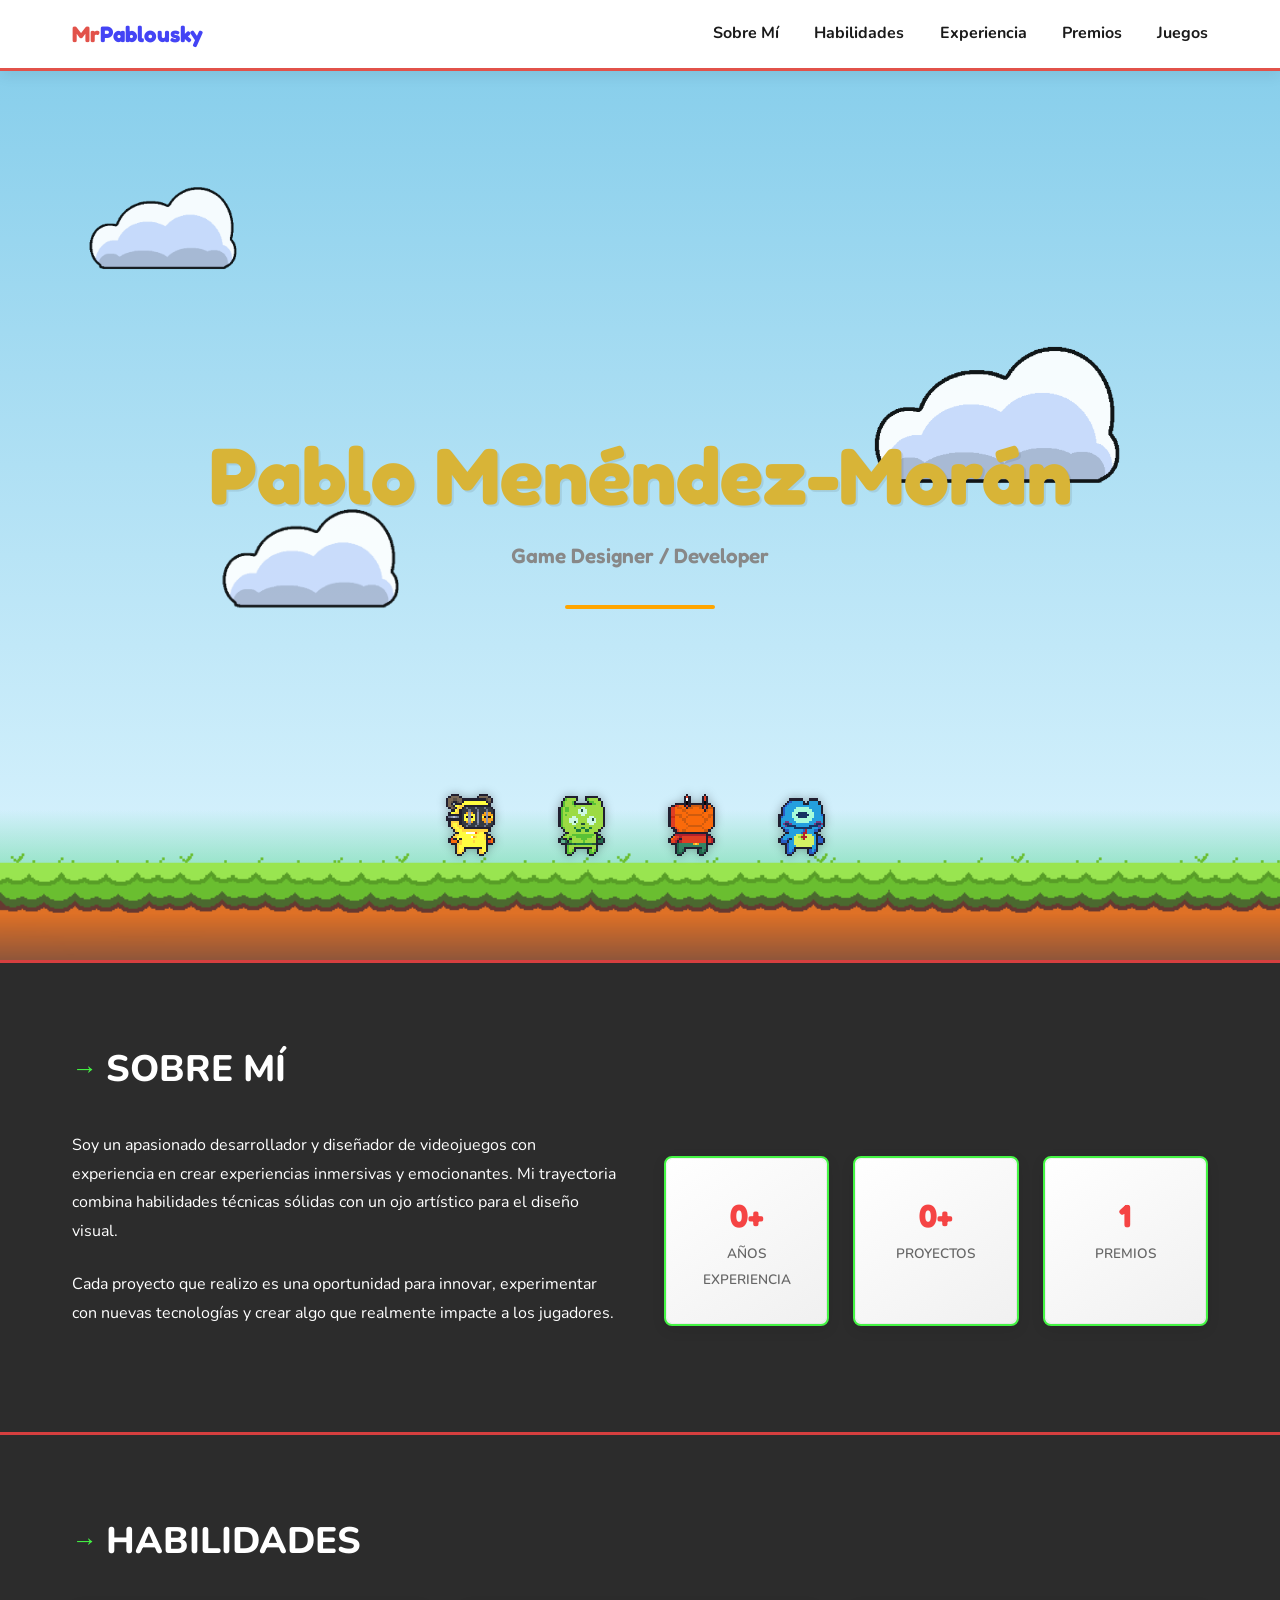
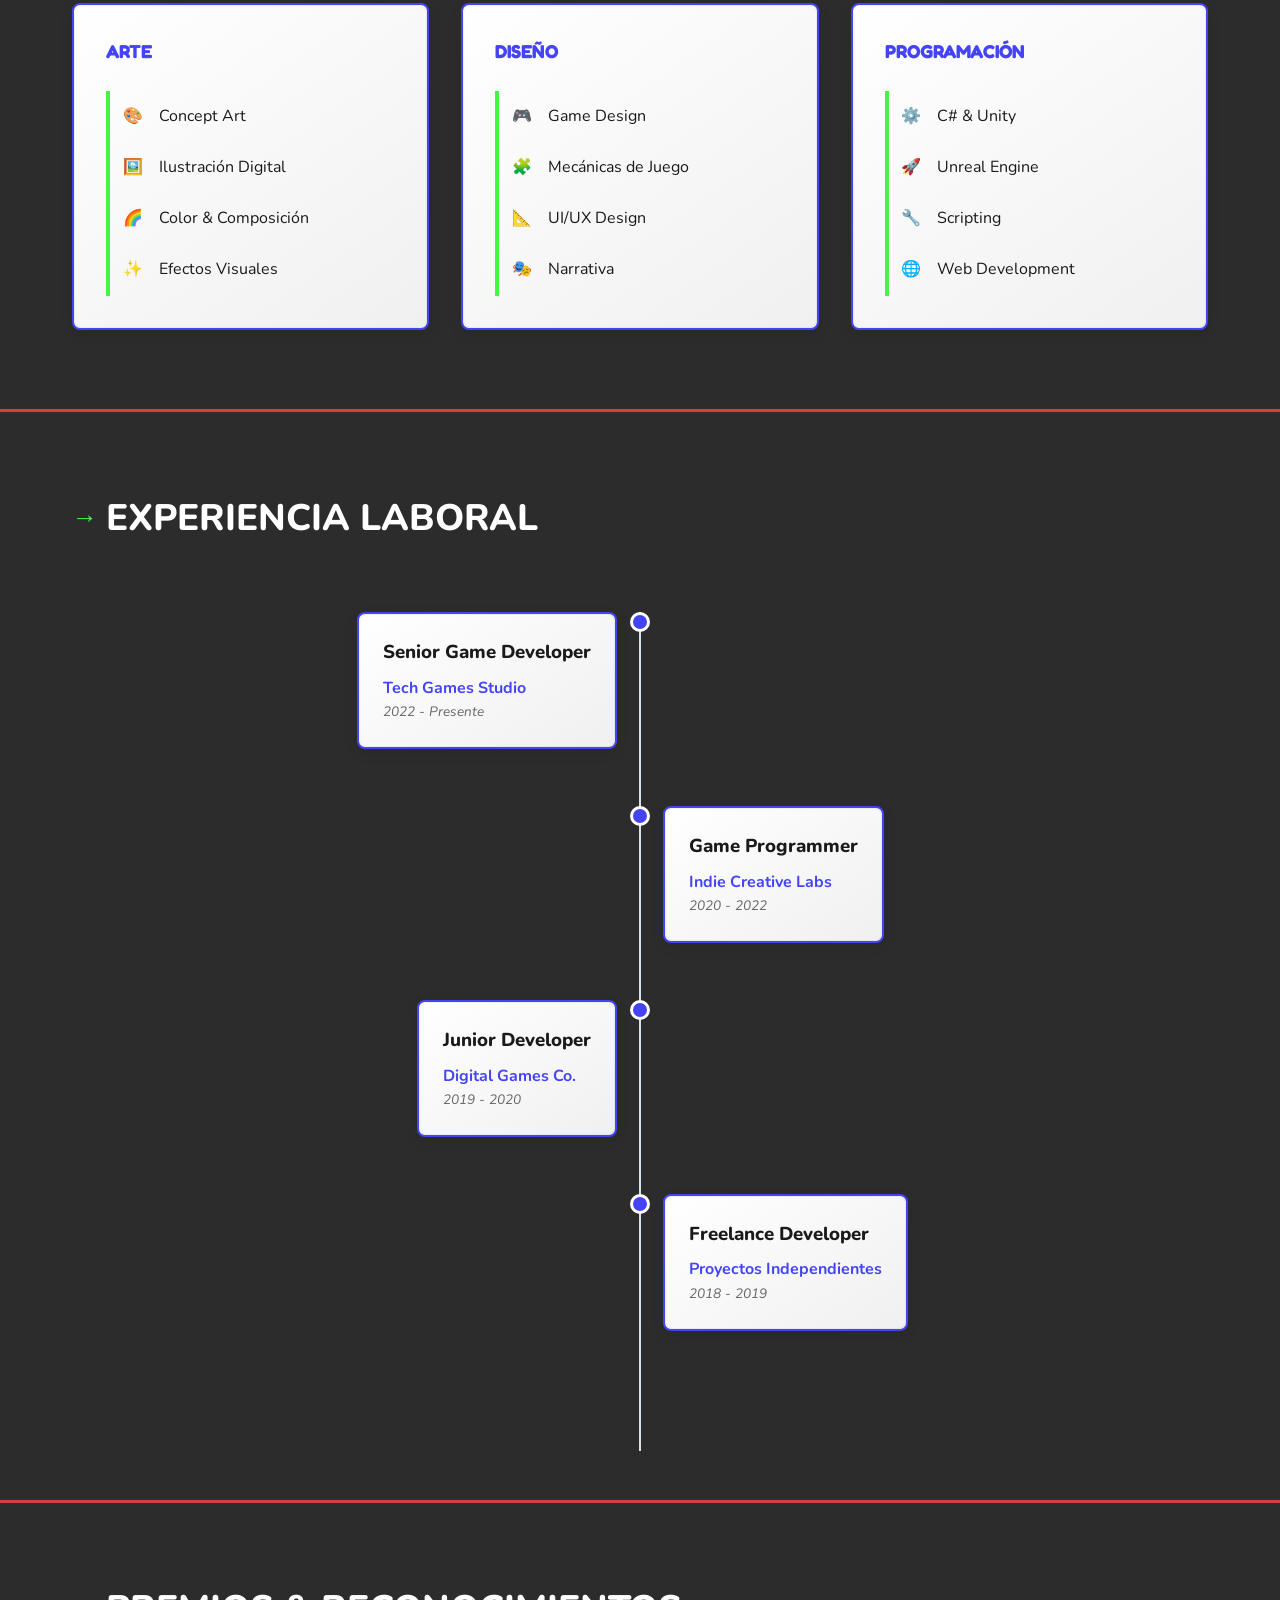
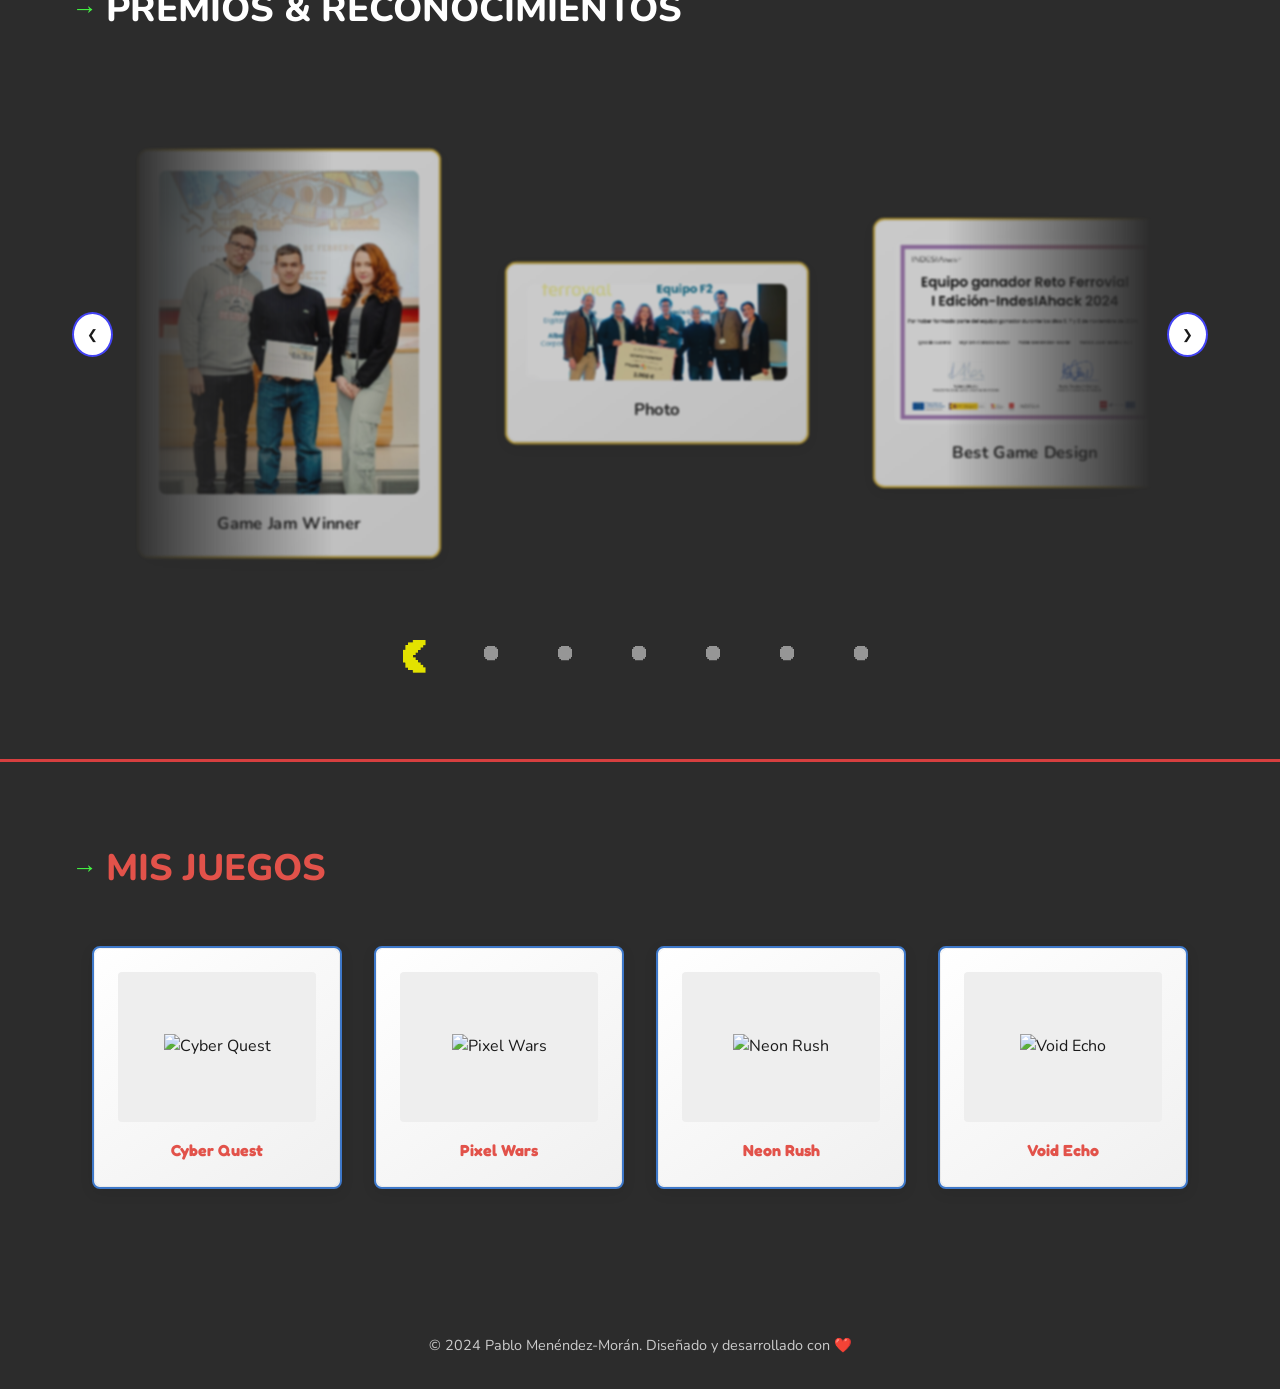
==== commit f28f3066: "Actualización de la zona superior/ minijuego" ====
--- a/index.html
+++ b/index.html
@@ -365,4 +365,4 @@
     <script src="script.js"></script>
 
 </body>
-</html>+</html>
--- a/styles.css
+++ b/styles.css
@@ -1,5 +1,5 @@
 /* ====================================================================
-   MARIO BROS INSPIRED PORTFOLIO - FINAL OPTIMIZED VERSION (V6)
+   MARIO BROS INSPIRED PORTFOLIO - FINAL OPTIMIZED VERSION (V7 - CON PLATAFORMAS Y MUELLE)
    ==================================================================== */
 
 :root {
@@ -112,6 +112,7 @@
 @keyframes floatCloud { 0%,100%{transform:translateX(0)} 50%{transform:translateX(20px)} }
 @keyframes floatCloud2 { 0%,100%{transform:scaleX(-1) translateX(0)} 50%{transform:scaleX(-1) translateX(20px)} }
 
+
 .reveal { opacity: 0; transition: all var(--transition-slow); will-change: transform, opacity; }
 .reveal.active { opacity: 1; transform: translate(0) scale(1) rotate(0); }
 .reveal-up { transform: translateY(50px); }
@@ -184,10 +185,12 @@
 .hero-subtitle { color: var(--text-gray); /* Cambiado a gris */ font-family: var(--font-display); font-size: 1.3rem; font-weight: 600; }
 .hero-accent { width: 150px; height: 4px; background: var(--mario-orange); /* Cambiado a naranja */ margin: 2rem auto 0; border-radius: 2px; }
 
+
+
 /* --- SELECTOR DE PERSONAJES --- */
 #character-selector {
   position: absolute;
-  top: 50%;
+  top: 85%;
   left: 50%;
   transform: translate(-50%, -50%);
   display: flex;
@@ -195,27 +198,6 @@
   z-index: 100;
   opacity: 1;
   transition: opacity 0.5s ease-out;
-}
-/* PERSONAJES EN EL SELECTOR */
-.character-option[data-char="1"] {
-    background-image: url('Imagenes/char1_idle.gif');
-}
-
-.character-option[data-char="2"] {
-    background-image: url('Imagenes/char2_idle.gif');
-}
-
-.character-option[data-char="3"] {
-    background-image: url('Imagenes/char3_idle.gif');
-}
-
-.character-option[data-char="4"] {
-    background-image: url('Imagenes/char4_idle.gif');
-}
-
-#character-selector.hidden {
-  opacity: 0;
-  pointer-events: none;
 }
 
 .character-option {
@@ -234,7 +216,6 @@
   filter: drop-shadow(0 0 15px var(--unity-blue));
 }
 
-/* Imágenes de los personajes (ejemplo, ajusta según tus GIFs) */
 .character-option[data-char="1"] { background-image: url('Imagenes/char1_idle.gif'); }
 .character-option[data-char="2"] { background-image: url('Imagenes/char2_idle.gif'); }
 .character-option[data-char="3"] { background-image: url('Imagenes/char3_idle.gif'); }
@@ -243,7 +224,7 @@
 /* --- PERSONAJE INTERACTIVO --- */
 #player-container {
   position: absolute;
-  bottom: 12vh;
+  bottom: -2.5vh;
   left: 0;
   width: 100%;
   height: 80px; /* Altura máxima del personaje */
@@ -262,23 +243,22 @@
   background-repeat: no-repeat;
   image-rendering: pixelated; /* Para que los GIFs pixel art se vean nítidos */
   transition: transform 0.1s linear; /* Solo para el flip */
-  opacity: 0; /* Inicialmente oculto */
+  opacity: 1; /* Asegurar que el personaje seleccionado siempre sea visible */
 }
 
 #player-character.active {
-  opacity: 1;
+  opacity: 1 !important; /* Fuerza opacidad 1 para el personaje activo */
 }
 
 /* Estados del personaje */
 .character-idle { background-image: url('Imagenes/idle.gif'); }
 .character-walking { background-image: url('Imagenes/walk.gif'); }
 .character-jumping { background-image: url('Imagenes/jump.gif'); }
-.character-attacking { background-image: url('Imagenes/attack.gif') !important; }
 
 /* Efecto visual de golpe */
 @keyframes hit-anim {
   0% { transform: scale(0); opacity: 1; }
-  100% { transform: scale(1.5); opacity: 0; }
+  100% { transform: scale(1.5); opacity: 1; }
 }
 .attack-effect {
   position: absolute;
@@ -394,6 +374,7 @@
 .tool-name { font-size: 0.9rem; color: var(--text-dark); font-weight: 600; }
 .tool-item:hover .tool-image-container { transform: translateY(-5px) scale(1.05); box-shadow: var(--shadow-md); }
 
+/* --- 8. EXPERIENCE (TIMELINE) --- */
 /* --- 8. EXPERIENCE (TIMELINE) --- */
 .timeline { position: relative; padding: 2rem 0; }
 .timeline::before { 
@@ -439,6 +420,7 @@
 .timeline-company { color: var(--unity-blue); font-weight: 700; }
 .timeline-period { font-size: 0.85rem; color: #666; font-style: italic; }
 
+/* --- 9. AWARDS (CAROUSEL) --- */
 /* --- 9. AWARDS --- */
 .carousel-container { position: relative; max-width: 1200px; margin: 0 auto; display: flex; align-items: center; justify-content: center; gap: 1rem; }
 .carousel-wrapper {
@@ -498,7 +480,6 @@
 .carousel-indicator img { width: 100%; height: 100%; object-fit: contain; transition: transform 0.25s ease; opacity: 0.5; }
 .carousel-indicator.active img { opacity: 1; transform: scale(1.2); }
 
-
 /* --- 10. GAMES --- */
 .games-section .section-title { color: var(--mario-red); /* Títulos de juegos en rojo */ }
 .shelf-container { overflow-x: auto; padding-bottom: 1rem; }
@@ -619,4 +600,6 @@
   .modal-body { flex-direction: column; }
   .modal-experience-image, .modal-award-image { min-width: unset; }
   .modal-experience-info, .modal-award-info, .modal-game-info { min-width: unset; }
-}
+
+  
+}
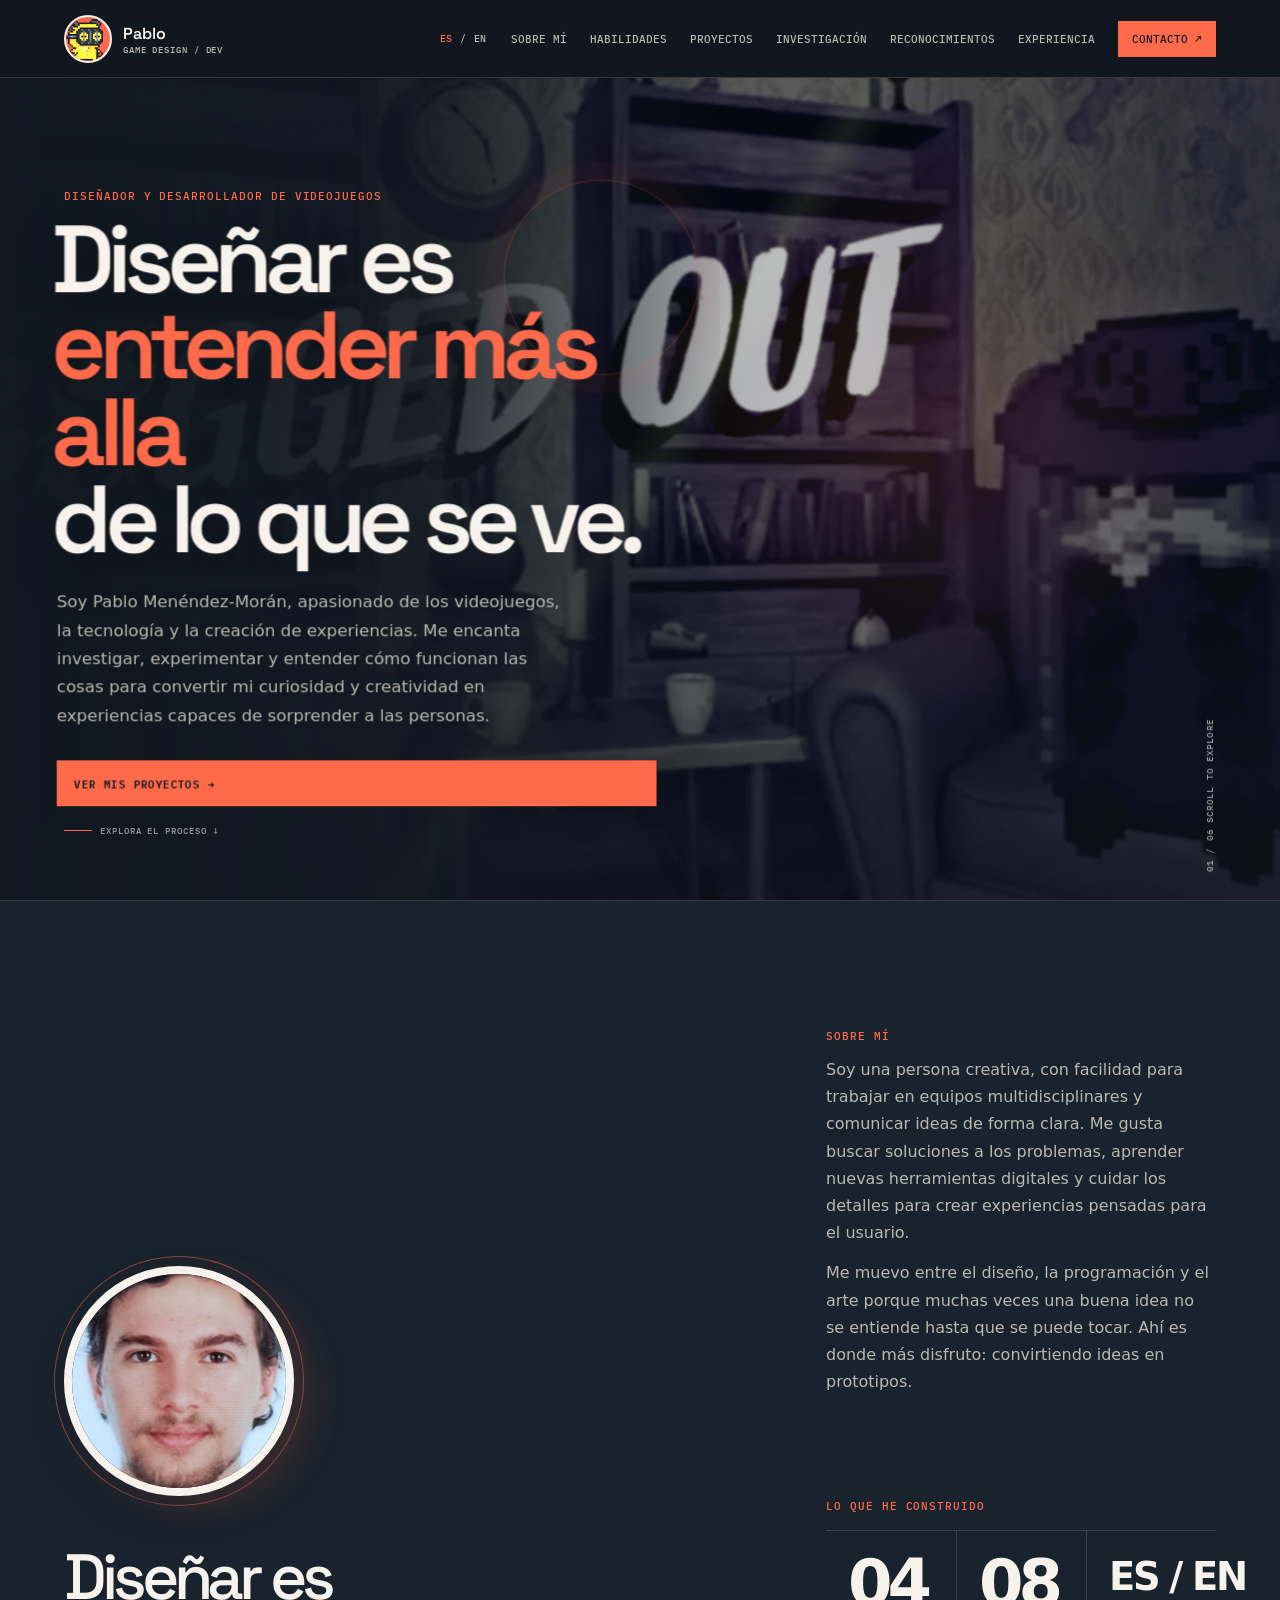
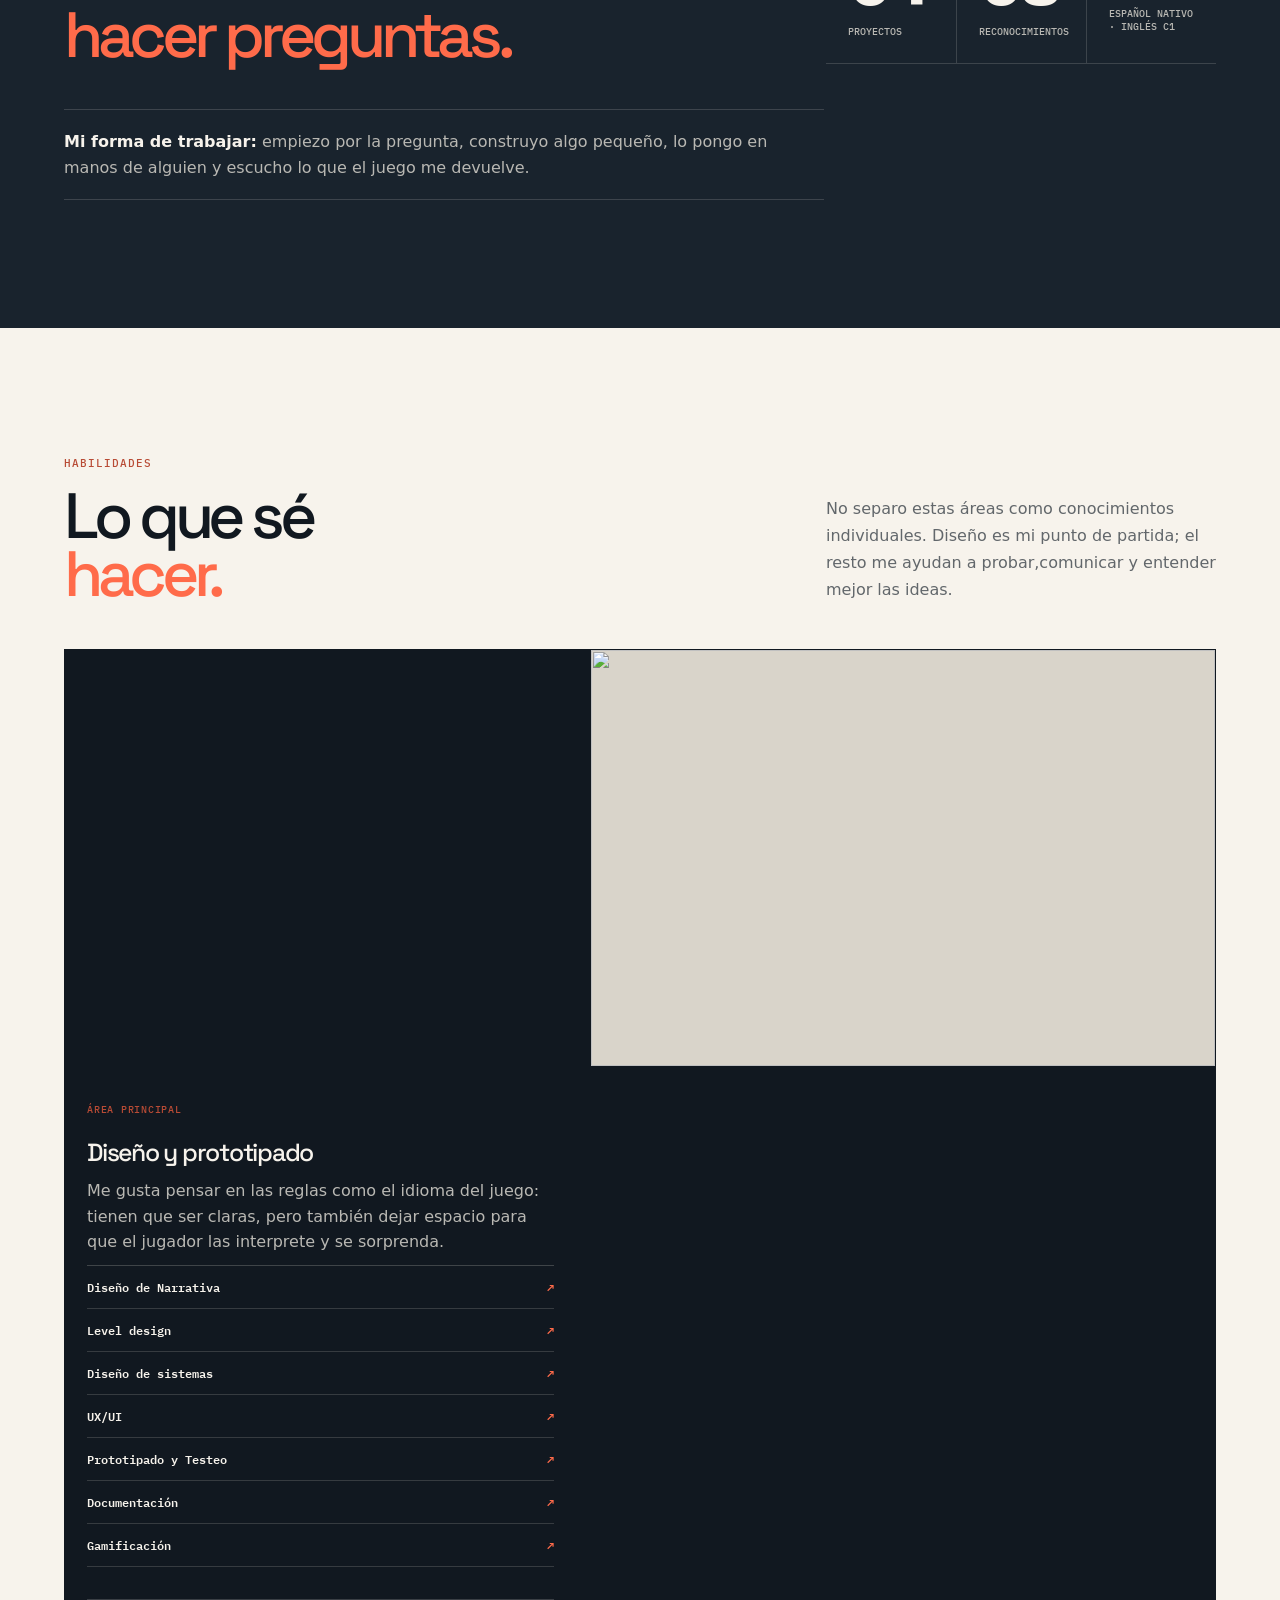
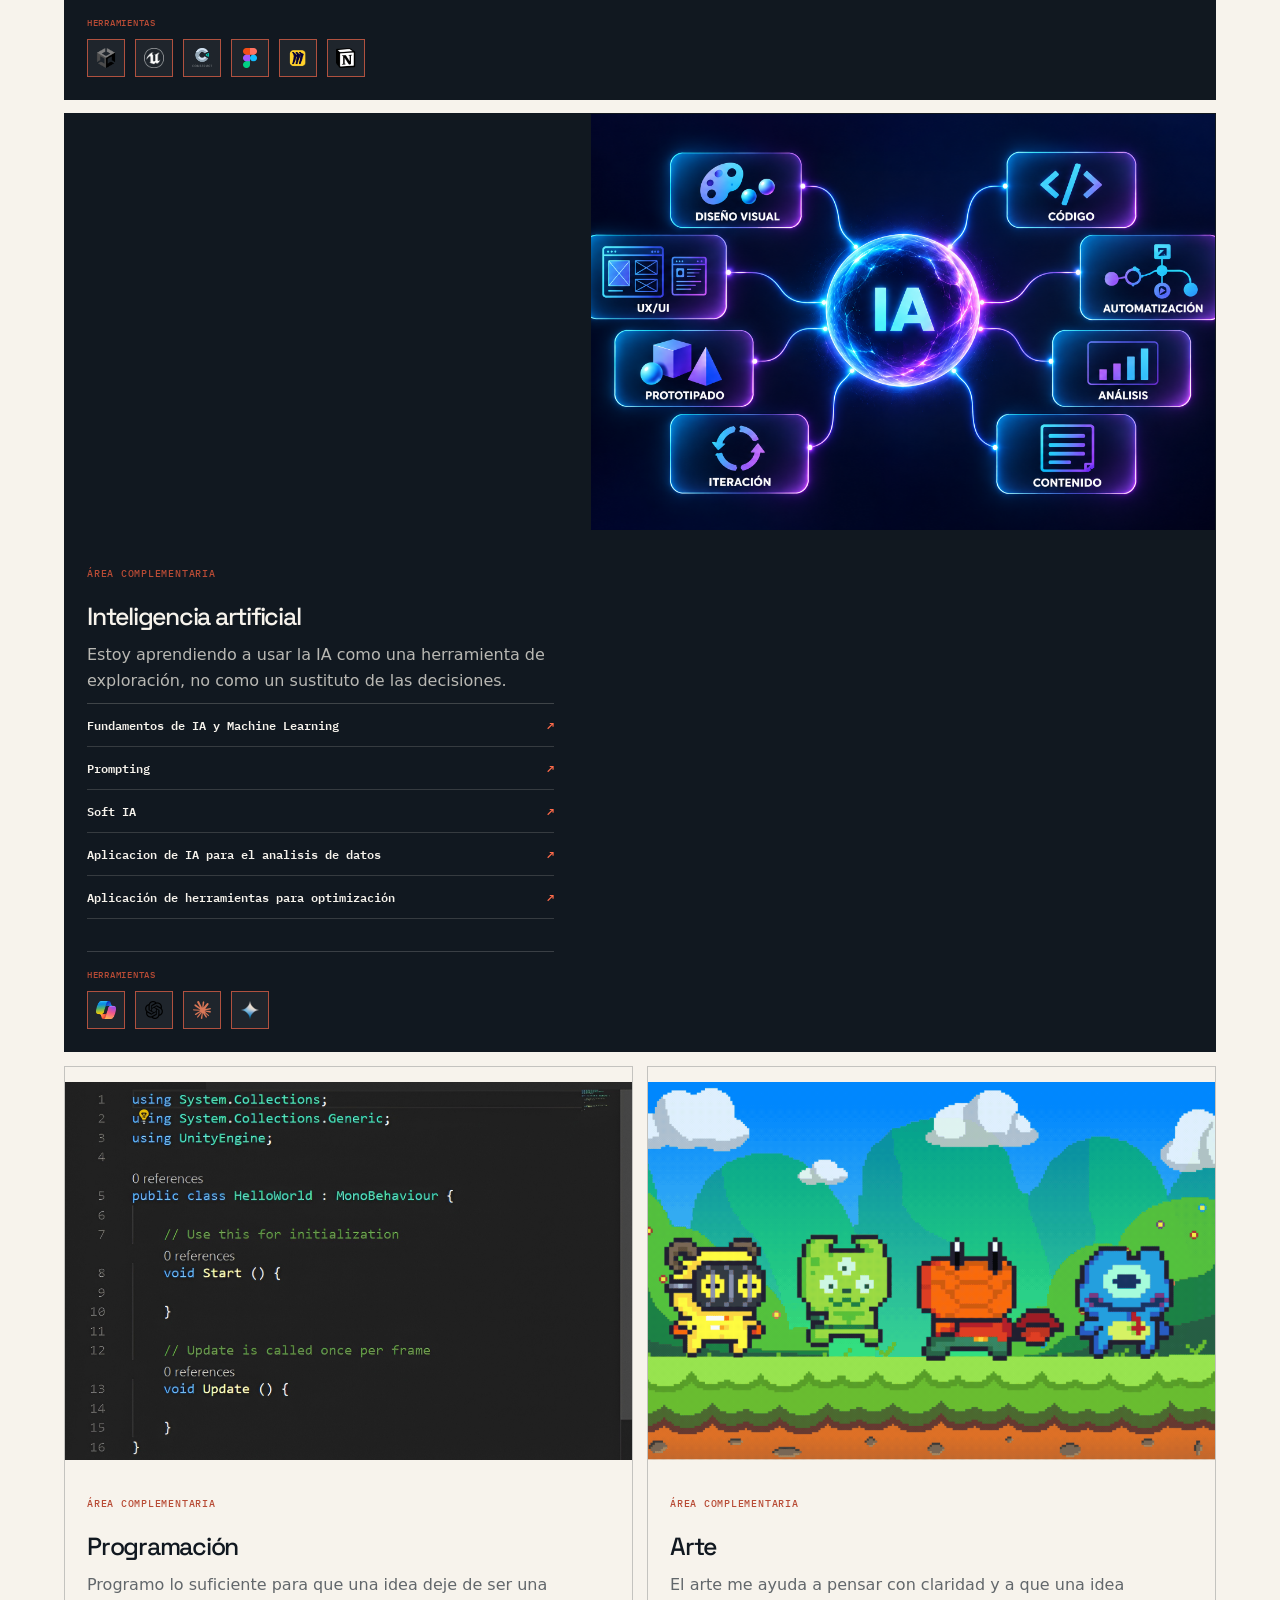
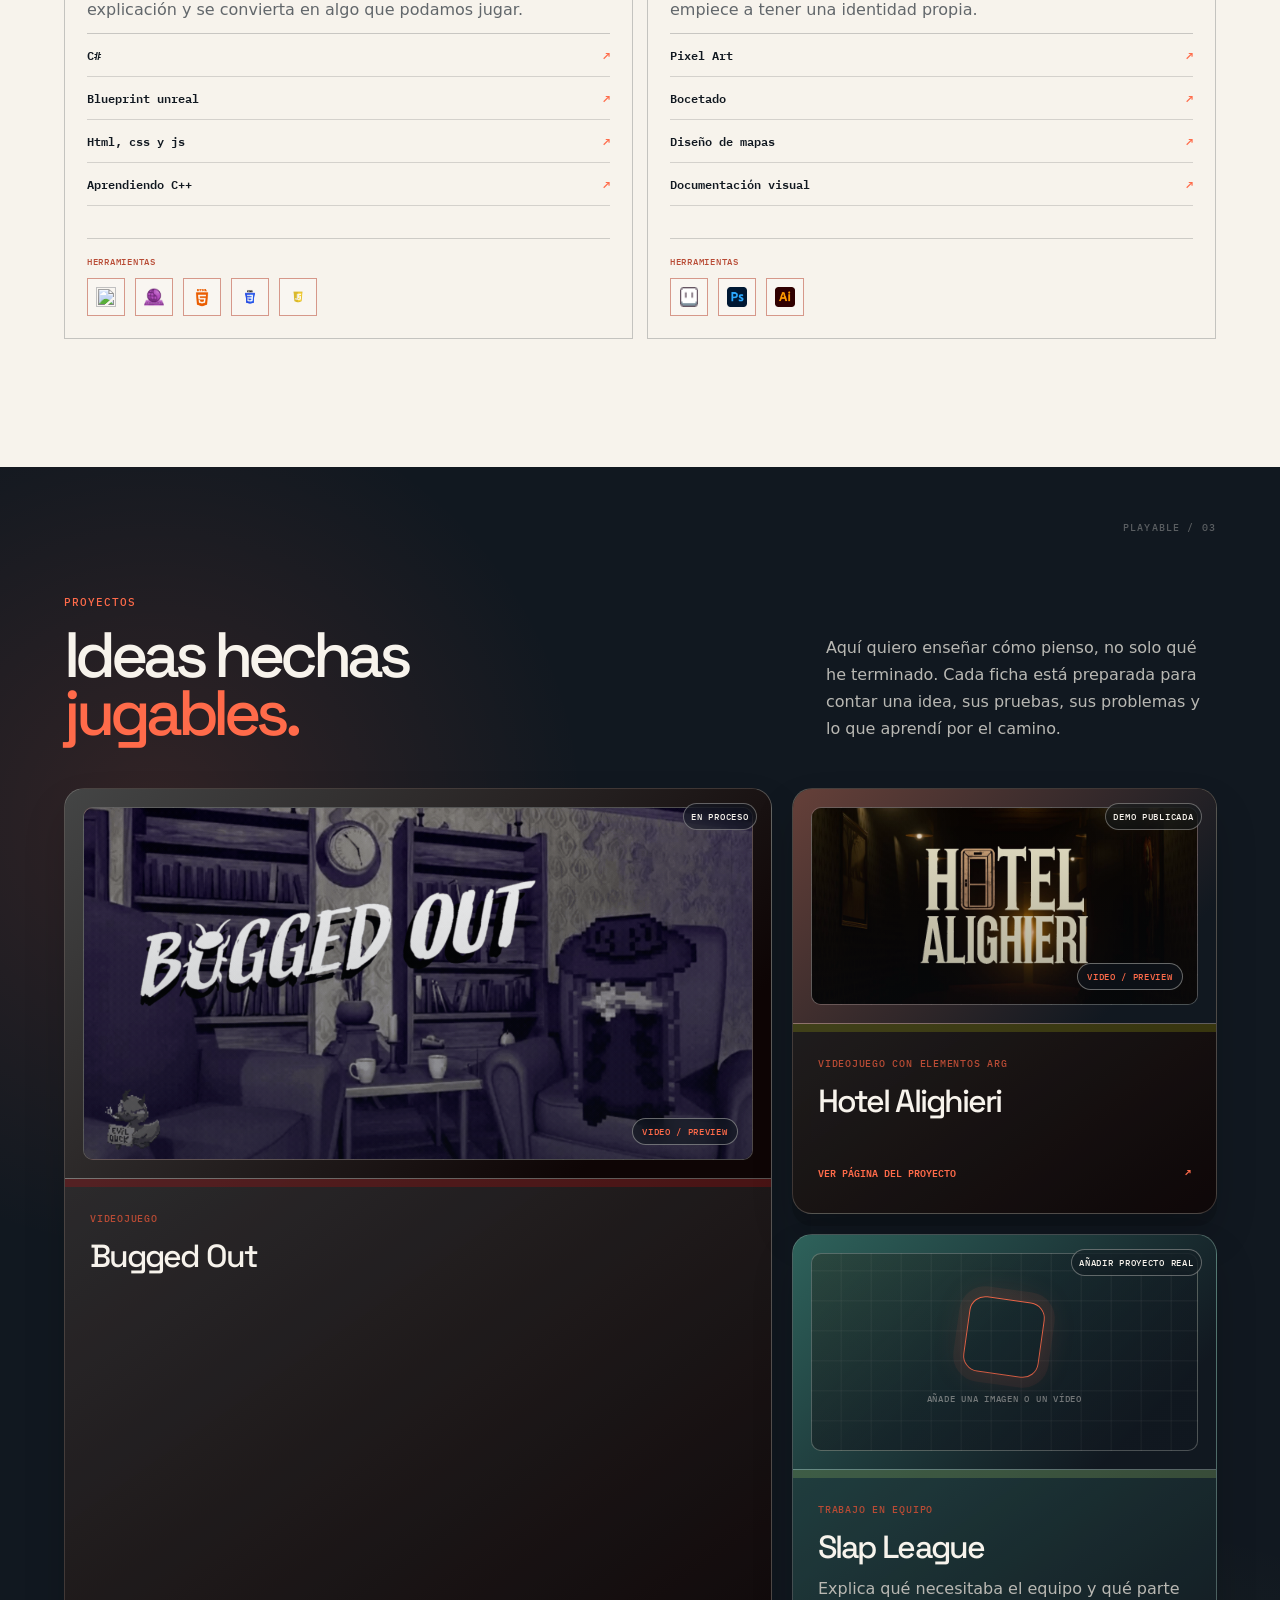
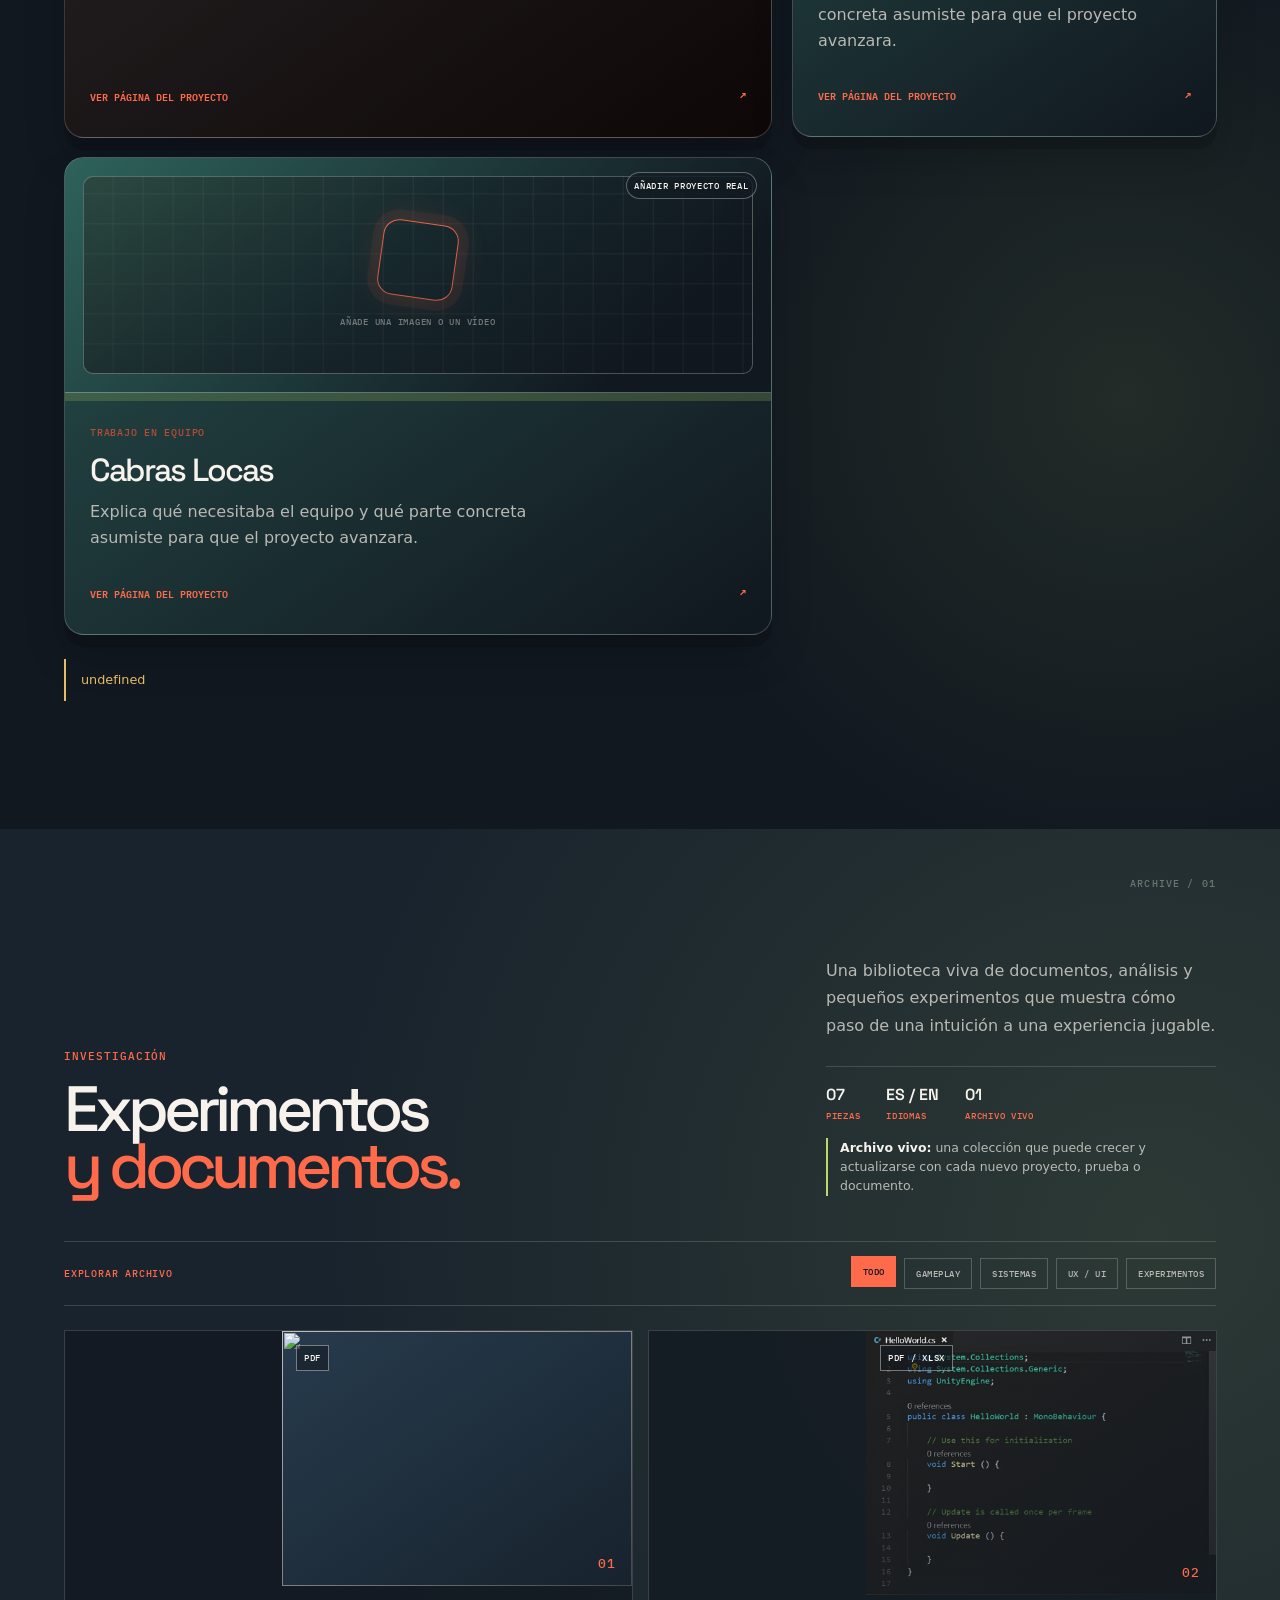
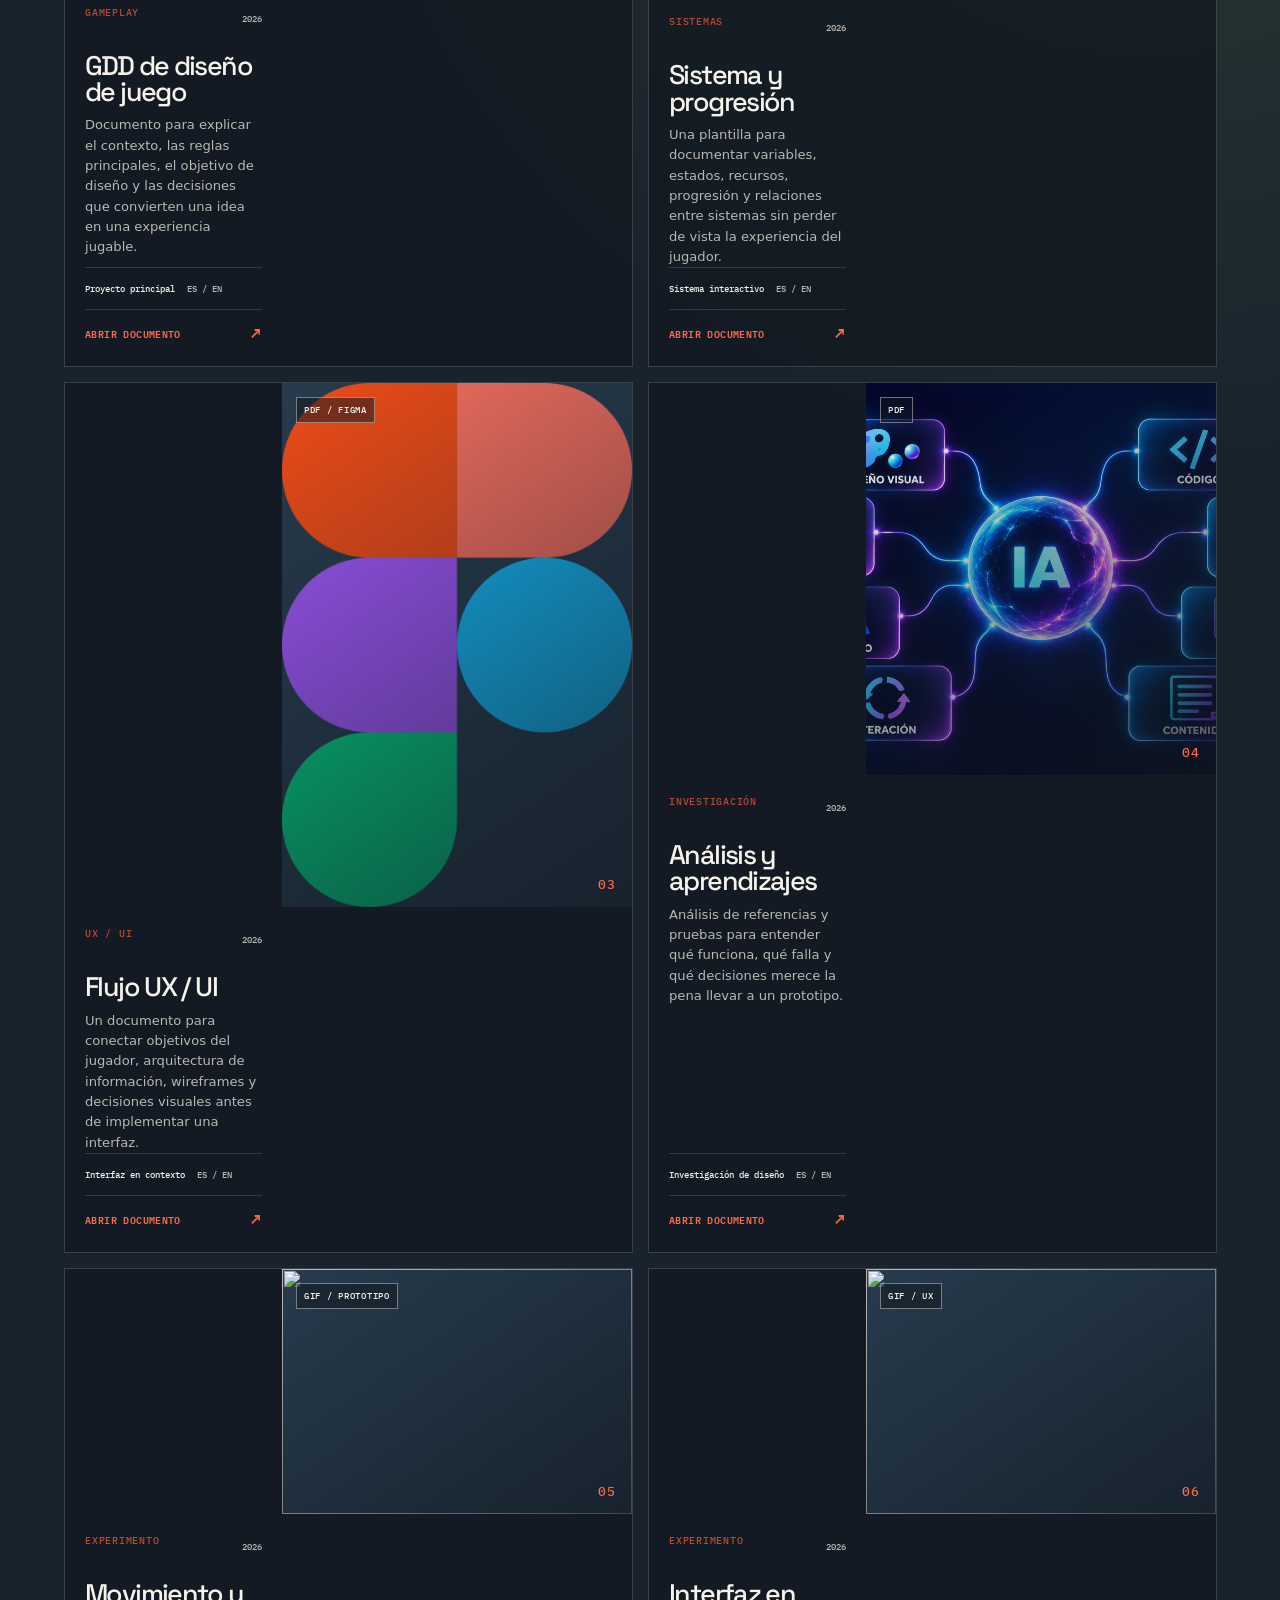
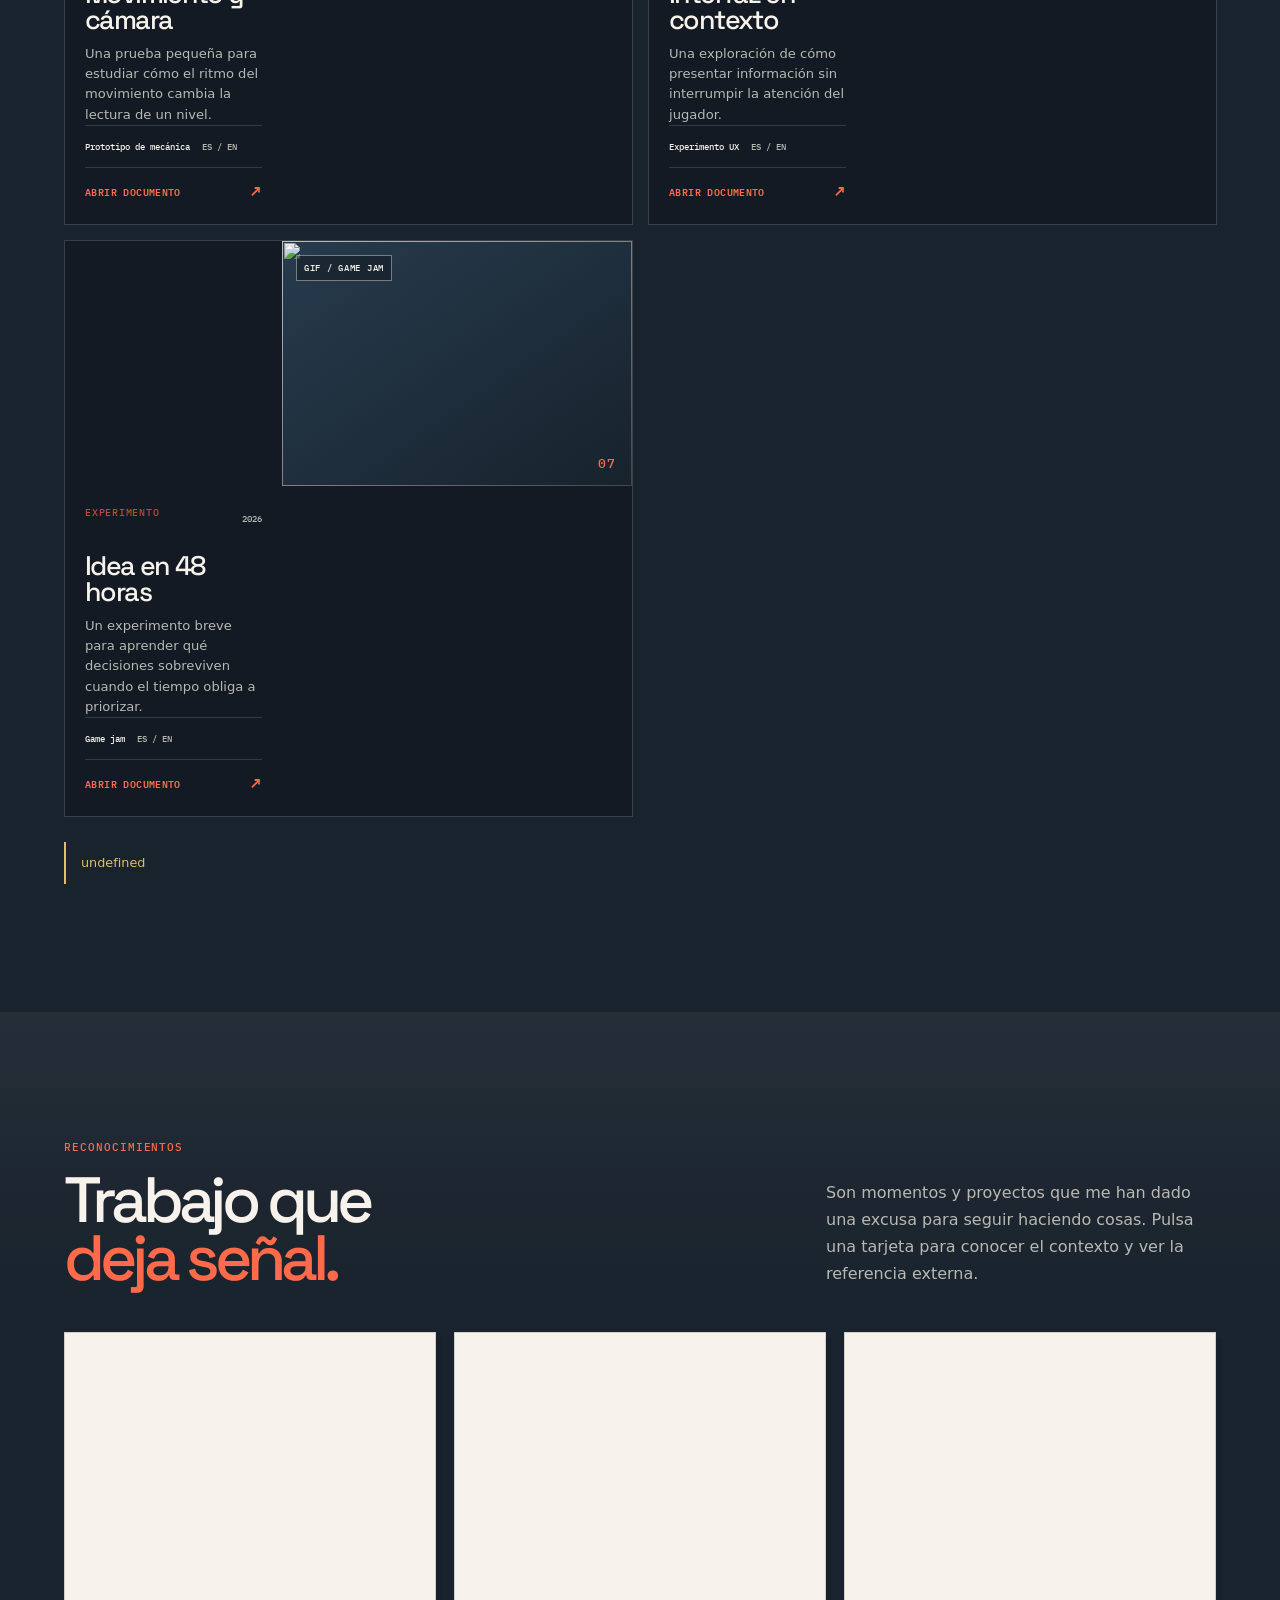
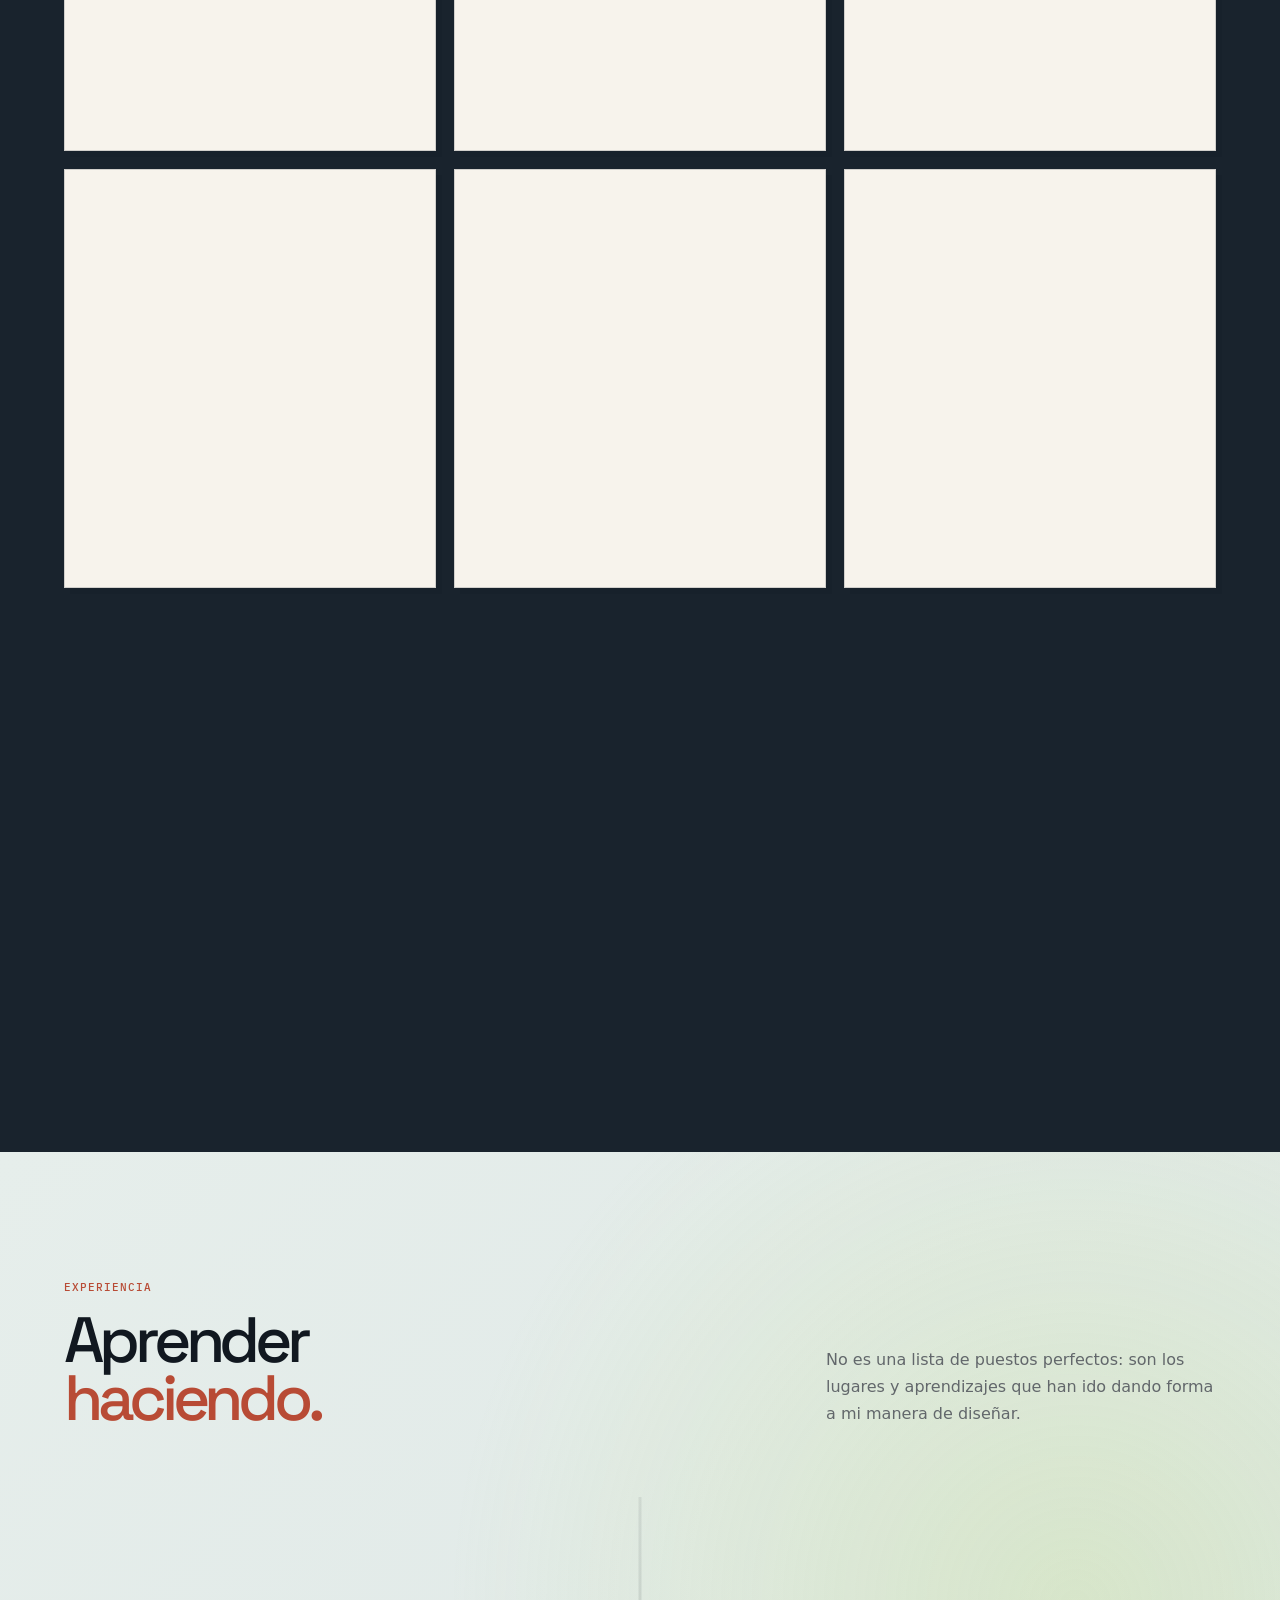
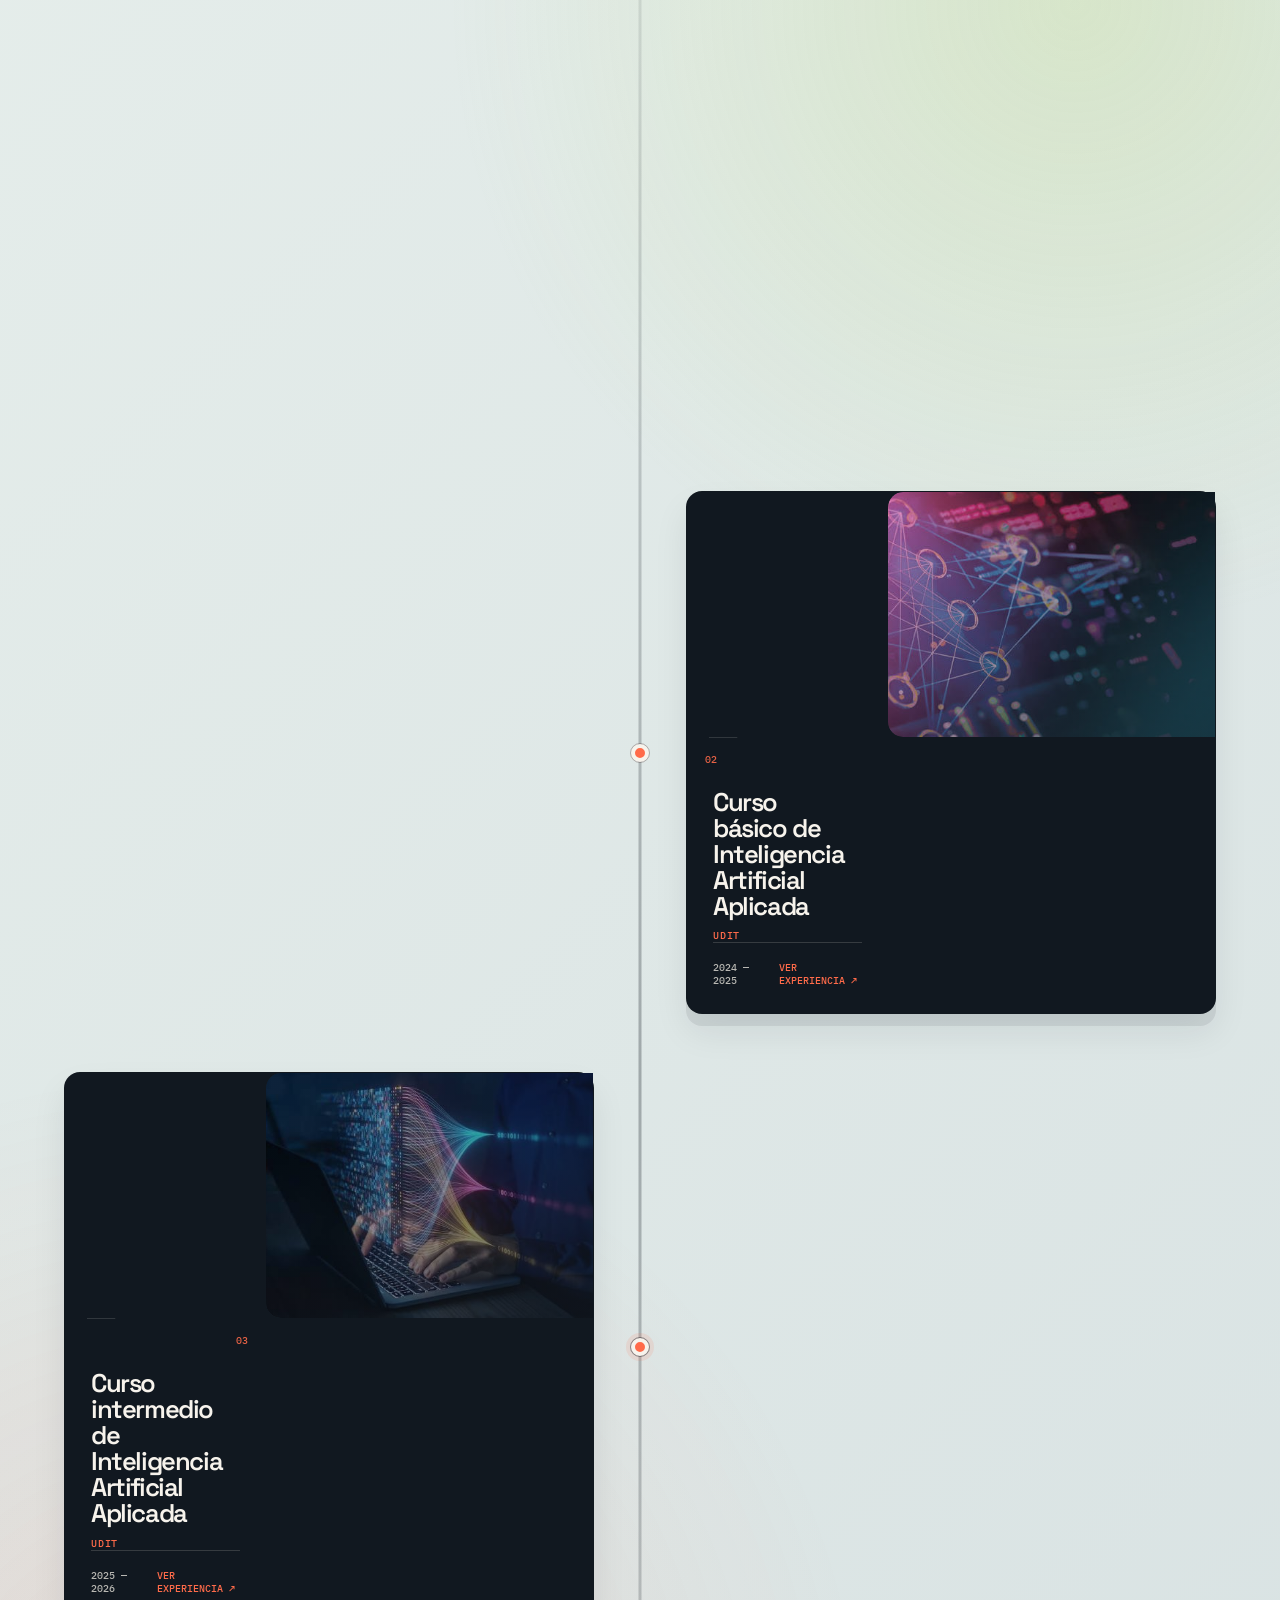
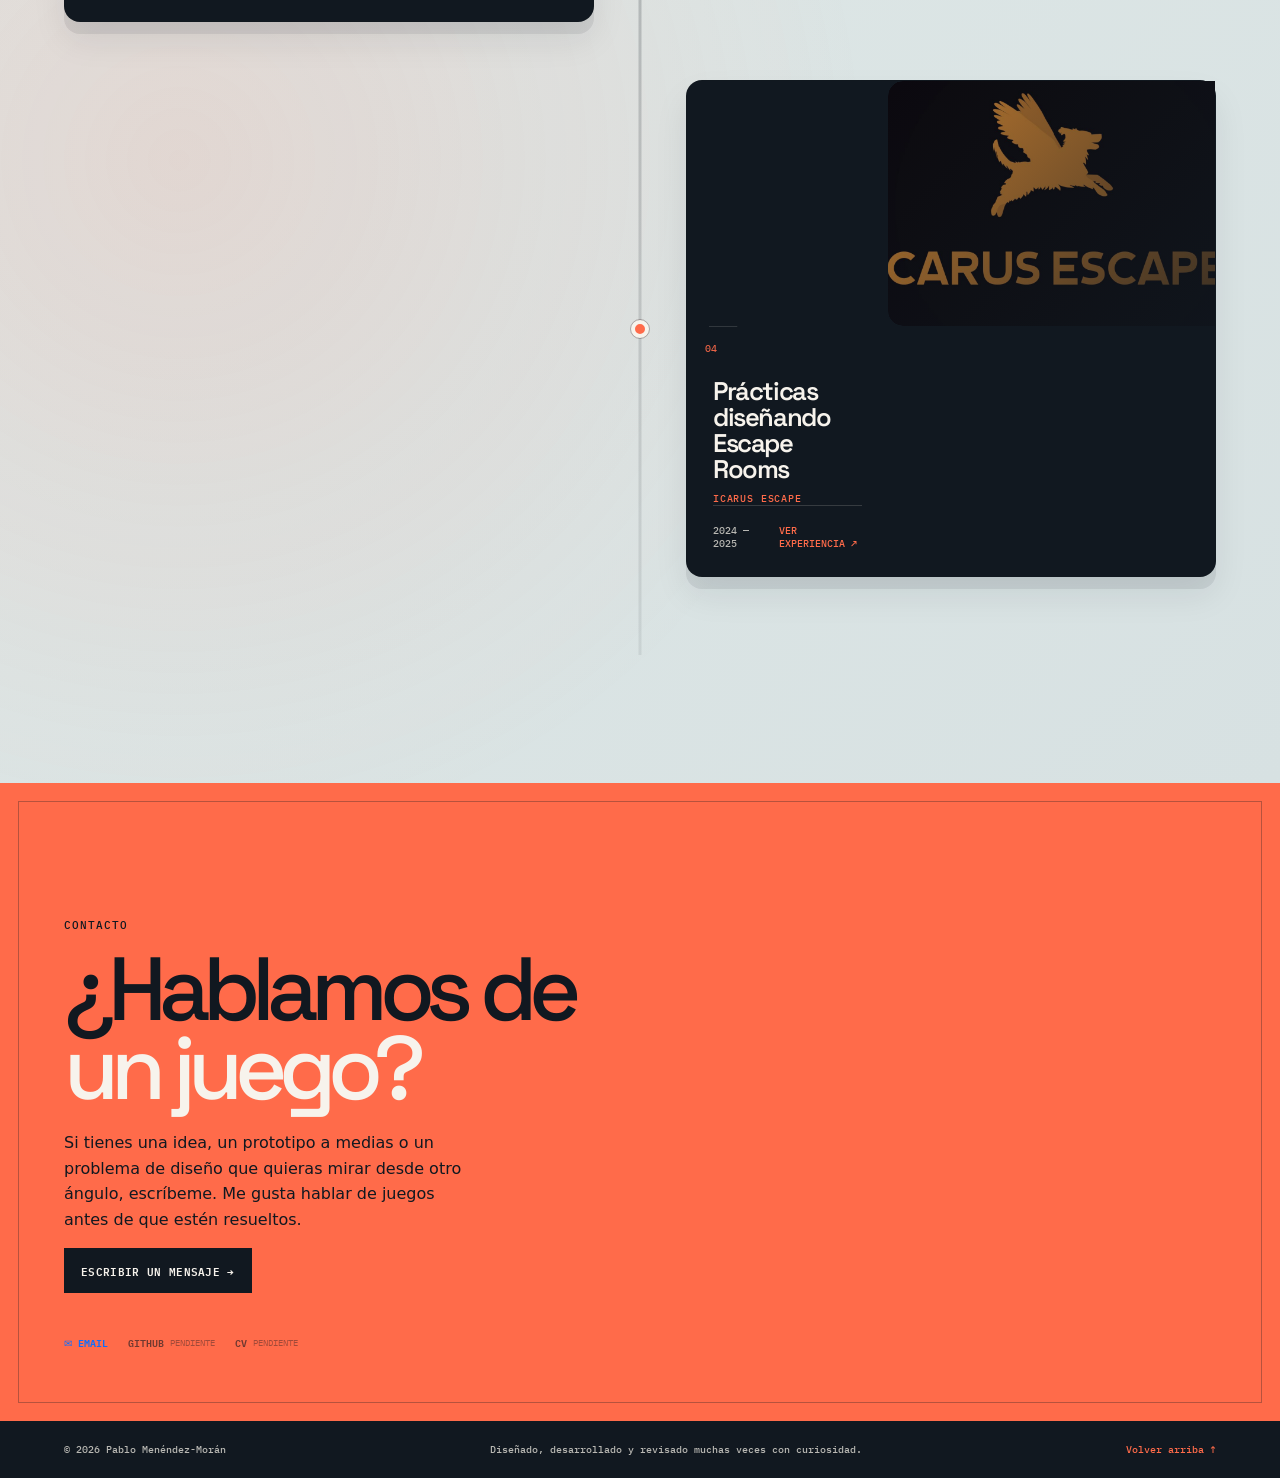
==== commit b811a798: "Cambio completo Portfolio Cambio casi completo del portfolio para darle un estilo mas serio" ====
--- a/index.html
+++ b/index.html
@@ -1,368 +1,307 @@
-<!DOCTYPE html>
+<!doctype html>
+<!-- Documento principal de la versión independiente: solo necesita este HTML, styles.css y script.js. -->
 <html lang="es">
-<head>
-    <meta charset="UTF-8">
-    <meta name="viewport" content="width=device-width, initial-scale=1.0">
-    <meta name="description" content="Portfolio de Pablo Menéndez-Morán - Game Designer y Developer.">
-    <title>Pablo Menéndez-Morán 
- Game Dev Portfolio</title>
-
-    <!-- Preconexiones para fuentes -->
-    <link rel="preconnect" href="https://fonts.googleapis.com">
-    <link rel="preconnect" href="https://fonts.gstatic.com" crossorigin>
-    <link href="https://fonts.googleapis.com/css2?family=Fredoka:wght@400;600;700&family=Nunito:wght@400;600;700;800&display=swap" rel="stylesheet">
-
-    <!-- Estilos -->
-    <link rel="stylesheet" href="styles.css">
-</head>
-
-<body>
-
-    <!-- Navegación -->
-    <nav class="navbar" aria-label="Navegación principal">
-        <div class="nav-container">
-            <a href="#" class="logo" aria-label="Inicio">
-                <span class="logo-text">Mr</span><span class="logo-accent">Pablousky</span>
-            </a>
-
-            <ul class="nav-links">
-                <li><a href="#about" class="nav-link">Sobre Mí</a></li>
-                <li><a href="#skills" class="nav-link">Habilidades</a></li>
-                <li><a href="#experience" class="nav-link">Experiencia</a></li>
-                <li><a href="#awards" class="nav-link">Premios</a></li>
-                <li><a href="#games" class="nav-link">Juegos</a></li>
-            </ul>
-
-            <button class="menu-toggle" aria-label="Abrir menú móvil" aria-expanded="false">☰</button>
+  <head>
+    <!-- Metadatos básicos, descripción para buscadores y hoja de estilos principal. -->
+    <meta charset="UTF-8" />
+    <meta name="viewport" content="width=device-width, initial-scale=1.0" />
+    <meta
+      name="description"
+      content="Portfolio de Pablo Menéndez-Morán, diseñador y desarrollador de videojuegos."
+    />
+    <title>Pablo · Game Design / Dev</title>
+    <link
+      href="https://cdn.jsdelivr.net/npm/bootstrap@5.3.8/dist/css/bootstrap.min.css"
+      rel="stylesheet"
+      integrity="sha384-sRIl4kxILFvY47J16cr9ZwB07vP4J8+LH7qKQnuqkuIAvNWLzeN8tE5YBujZqJLB"
+      crossorigin="anonymous"
+    />
+    <link rel="stylesheet" href="styles.css?v=18" />
+  </head>
+  <body>
+    <!-- Contenedor general que mantiene el fondo y evita desbordamientos visuales. -->
+    <div class="site-shell">
+      <!-- Barra que indica visualmente el avance de lectura de la página. -->
+      <div class="scroll-progress" id="scroll-progress" aria-hidden="true"></div>
+      <!-- Navegación principal: permanece visible durante el scroll y se adapta a móvil. -->
+      <header class="topbar">
+        <!-- Marca: cambia aquí el nombre corto y la etiqueta profesional del encabezado. -->
+        <a class="brand" href="#top" aria-label="Ir al inicio">
+          <!-- Cambia solo esta ruta por tu GIF. El contenedor funciona como máscara circular. -->
+          <span class="brand-character-mask">
+            <img class="brand-character" 
+            src="Imagenes/personaje-estatico.png" 
+            data-gif="Imagenes/personaje.gif" alt="Personaje de Pablo"/>
+          </span>
+
+          <span><b>Pablo</b><small>GAME DESIGN / DEV</small></span>
+        </a>
+
+        <!-- Botón que abre y cierra la navegación en pantallas pequeñas. -->
+        <button
+          class="mobile-toggle"
+          aria-expanded="false"
+          aria-label="Abrir navegación"
+        >
+          ☰
+        </button>
+
+        <!-- Selector bilingüe: script.js actualiza todo el contenido al pulsar ES o EN. -->
+        <div class="language-switcher" aria-label="Cambiar idioma">
+          <button class="is-active" data-language="es">ES</button><span>/</span
+          ><button data-language="en">EN</button>
         </div>
-    </nav>
-
-    <!-- Hero Section -->
-    <header class="hero">
-
-        <div class="hero-clouds" aria-hidden="true">
-            <img src="Imagenes/Nube_pixelart_2.png" alt="" class="cloud cloud-1" loading="eager">
-            <img src="Imagenes/Nube_pixelart_2.png" alt="" class="cloud cloud-2" loading="eager">
-            <img src="Imagenes/Nube_pixelart_2.png" alt="" class="cloud cloud-3" loading="eager">
-        </div>
-
-        <div class="hero-content">
-            <h1 class="hero-title" id="breakable-title"></h1>
-            <p class="hero-subtitle">Game Designer / Developer</p>
-            <div class="hero-accent"></div>
-        </div>
-
-        <!-- SELECTOR DE PERSONAJES -->
-        <div id="character-selector">
-            <div class="character-option" data-char="1"></div>
-            <div class="character-option" data-char="2"></div>
-            <div class="character-option" data-char="3"></div>
-            <div class="character-option" data-char="4"></div>
-        </div>
-
-        <!-- CONTENEDOR DEL JUGADOR -->
-        <div id="player-container"></div>
-
-        <div class="ground-8bit" aria-hidden="true"></div>
-    </header>
-
-    <main>
-
-        <!-- Sobre Mí -->
-        <section id="about" class="section about-section reveal reveal-left">
-            <div class="section-container">
-                <h2 class="section-title"><span class="title-accent" aria-hidden="true">→</span> SOBRE MÍ</h2>
-
-                <div class="about-content">
-
-                    <article class="about-text">
-                        <p>Soy un apasionado desarrollador y diseñador de videojuegos con experiencia en crear experiencias inmersivas y emocionantes. Mi trayectoria combina habilidades técnicas sólidas con un ojo artístico para el diseño visual.</p>
-                        <p>Cada proyecto que realizo es una oportunidad para innovar, experimentar con nuevas tecnologías y crear algo que realmente impacte a los jugadores.</p>
-                    </article>
-
-                    <div class="about-stats">
-                        <div class="stat">
-                            <span class="stat-number">4+</span>
-                            <span class="stat-label">Años Experiencia</span>
-                        </div>
-                        <div class="stat">
-                            <span class="stat-number">6+</span>
-                            <span class="stat-label">Proyectos</span>
-                        </div>
-                        <div class="stat">
-                            <span class="stat-number">8</span>
-                            <span class="stat-label">Premios</span>
-                        </div>
-                    </div>
-
+        <!-- Enlaces de navegación: apuntan a las secciones mediante anclas y scroll suave. -->
+        <nav class="main-nav" aria-label="Navegación principal">
+          <a href="#about">Sobre mí</a>
+          <a href="#skills">Habilidades</a>
+          <a href="#projects">Proyectos</a>
+          <a href="#documents">Investigación</a>
+          <a href="#awards">Reconocimientos</a>
+          <a href="#experience">Experiencia</a>
+          <a class="nav-cta" href="#contact">Contacto ↗</a>
+        </nav>
+      </header>
+
+      <main id="top">
+        <!-- Hero: primera impresión, propuesta profesional e imagen principal. -->
+        <section class="hero-section">
+          <div class="hero-copy">
+            <p class="eyebrow">Diseñador y desarrollador de videojuegos</p>
+            <h1>
+              Diseñar es<br /><em>entender</em><br />más alla de lo que se ve.
+            </h1>
+            <p class="hero-lede">
+              Soy Pablo Menéndez-Morán. Me gusta desmontar una idea, probarla
+              cuanto antes y descubrir qué merece quedarse cuando el jugador la
+              tiene delante.
+            </p>
+            <a class="button button-primary" href="#projects"
+              >Ver mis proyectos →</a
+            >
+            <span class="hero-scroll-cue" aria-hidden="true">Explora el proceso ↓</span>
+          </div>
+          <div
+            class="hero-visual"
+            role="img"
+            aria-label="Escritorio de diseño de videojuegos"
+          >
+            <img
+              class="hero-image"
+              src="Imagenes/Juegos/Bugged Out/Presentacion MIG.gif"
+              alt="Escritorio editorial de diseño de videojuegos"
+            />
+          </div>
+        </section>
+
+        <!-- Sobre mí: presentación personal y forma de trabajo. -->
+        <!-- Sobre mí: presentación personal y explicación de la forma de trabajo. -->
+        <section class="section about-section" id="about">
+          <div class="section-heading">
+            <div>
+              <!-- Sustituye esta imagen por tu foto personal manteniendo la ruta relativa. -->
+              <figure class="about-profile-photo about-profile-photo-heading">
+                <img src="Imagenes/Otras cosas/Foto mi cv.jpeg" alt="Retrato de Pablo Menéndez-Morán" />
+              </figure>
+              <h2>Diseñar es<br /><em>hacer preguntas.</em></h2>
+            </div>
+            <div class="section-intro">
+              <p class="eyebrow">Sobre mí</p>
+              <p>
+                Me muevo entre el diseño, el arte y el código porque muchas
+                veces una buena idea no se entiende hasta que se puede tocar.
+                Ahí es donde más disfruto: convirtiendo preguntas en prototipos.
+              </p>
+              <p>
+                Todavía estoy construyendo mi camino, así que intento no
+                enamorarme demasiado de la primera versión. Prefiero aprender,
+                iterar y trabajar con gente que quiera hacer juegos con una voz
+                propia.
+              </p>
+              <div class="about-stats-panel">
+                <div class="about-stats-wrap">
+                  <p class="eyebrow">Lo que he construido</p>
+                  <div id="about-stats" class="about-stats" aria-live="polite"></div>
                 </div>
-            </div>
-        </section>
-
-        <!-- Habilidades -->
-        <section id="skills" class="section skills-section reveal reveal-scale">
-            <div class="section-container">
-                <h2 class="section-title"><span class="title-accent" aria-hidden="true">→</span> HABILIDADES</h2>
-
-                <div class="skills-grid">
-                    <article class="skill-column">
-                        <h3 class="skill-title">ARTE</h3>
-                        <ul class="skill-list">
-                            <li class="skill-item"><span class="skill-icon" aria-hidden="true">🎨</span><span>Concept Art</span></li>
-                            <li class="skill-item"><span class="skill-icon" aria-hidden="true">🖼️</span><span>Ilustración Digital</span></li>
-                            <li class="skill-item"><span class="skill-icon" aria-hidden="true">🌈</span><span>Color & Composición</span></li>
-                            <li class="skill-item"><span class="skill-icon" aria-hidden="true">✨</span><span>Efectos Visuales</span></li>
-                        </ul>
-                    </article>
-
-                    <article class="skill-column">
-                        <h3 class="skill-title">DISEÑO</h3>
-                        <ul class="skill-list">
-                            <li class="skill-item"><span class="skill-icon" aria-hidden="true">🎮</span><span>Game Design</span></li>
-                            <li class="skill-item"><span class="skill-icon" aria-hidden="true">🧩</span><span>Mecánicas de Juego</span></li>
-                            <li class="skill-item"><span class="skill-icon" aria-hidden="true">📐</span><span>UI/UX Design</span></li>
-                            <li class="skill-item"><span class="skill-icon" aria-hidden="true">🎭</span><span>Narrativa</span></li>
-                        </ul>
-                    </article>
-
-                    <article class="skill-column">
-                        <h3 class="skill-title">PROGRAMACIÓN</h3>
-                        <ul class="skill-list">
-                            <li class="skill-item"><span class="skill-icon" aria-hidden="true">⚙️</span><span>C# & Unity</span></li>
-                            <li class="skill-item"><span class="skill-icon" aria-hidden="true">🚀</span><span>Unreal Engine</span></li>
-                            <li class="skill-item"><span class="skill-icon" aria-hidden="true">🔧</span><span>Scripting</span></li>
-                            <li class="skill-item"><span class="skill-icon" aria-hidden="true">🌐</span><span>Web Development</span></li>
-                        </ul>
-                    </article>
-                </div>
-            </div>
-        </section>
-
-        <!-- Experiencia -->
-        <section id="experience" class="section experience-section reveal reveal-right">
-            <div class="section-container">
-                <h2 class="section-title"><span class="title-accent" aria-hidden="true">→</span> EXPERIENCIA LABORAL</h2>
-
-                <div class="timeline">
-
-                    <div class="timeline-item" data-experience="1" tabindex="0">
-                        <div class="timeline-marker"></div>
-                        <div class="timeline-content">
-                            <h3 class="timeline-title">Senior Game Developer</h3>
-                            <p class="timeline-company">Tech Games Studio</p>
-                            <p class="timeline-period">2022 - Presente</p>
-                        </div>
-                    </div>
-
-                    <div class="timeline-item" data-experience="2" tabindex="0">
-                        <div class="timeline-marker"></div>
-                        <div class="timeline-content">
-                            <h3 class="timeline-title">Game Programmer</h3>
-                            <p class="timeline-company">Indie Creative Labs</p>
-                            <p class="timeline-period">2020 - 2022</p>
-                        </div>
-                    </div>
-
-                    <div class="timeline-item" data-experience="3" tabindex="0">
-                        <div class="timeline-marker"></div>
-                        <div class="timeline-content">
-                            <h3 class="timeline-title">Junior Developer</h3>
-                            <p class="timeline-company">Digital Games Co.</p>
-                            <p class="timeline-period">2019 - 2020</p>
-                        </div>
-                    </div>
-
-                    <div class="timeline-item" data-experience="4" tabindex="0">
-                        <div class="timeline-marker"></div>
-                        <div class="timeline-content">
-                            <h3 class="timeline-title">Freelance Developer</h3>
-                            <p class="timeline-company">Proyectos Independientes</p>
-                            <p class="timeline-period">2018 - 2019</p>
-                        </div>
-                    </div>
-
-                </div>
-
-            </div>
-        </section>
-
-        <!-- Premios -->
-        <section id="awards" class="section awards-section reveal reveal-rotate">
-
-            <div class="section-container">
-                <h2 class="section-title"><span class="title-accent" aria-hidden="true">→</span> PREMIOS & RECONOCIMIENTOS</h2>
-
-                <div class="carousel-container">
-                    <button class="carousel-btn carousel-btn-prev" aria-label="Premio anterior">❮</button>
-
-                    <div class="carousel-wrapper">
-                        <div class="carousel-track">
-
-                            <div class="award-item" data-award="1">
-                                <div class="award-image"><img src="Imagenes/premios/Diploma_ganador_Ferrovial.jpg" alt="Best Game Design"></div>
-                                <h3 class="award-title">Best Game Design</h3>
-                            </div>
-
-                            <div class="award-item" data-award="2">
-                                <div class="award-image"><img src="Imagenes/premios/Hack_for_good.jpeg" alt="Innovation Award"></div>
-                                <h3 class="award-title">Innovation Award</h3>
-                            </div>
-
-                            <div class="award-item" data-award="3">
-                                <div class="award-image"><img src="Imagenes/premios/HackSTEM_Certificate_First_Place.png" alt="Best Art Direction"></div>
-                                <h3 class="award-title">Best Art Direction</h3>
-                            </div>
-
-                            <div class="award-item" data-award="4">
-                                <div class="award-image"><img src="Imagenes/premios/Ideathon-Amadeus-premios-82-scaled-1.jpg" alt="Player's Choice"></div>
-                                <h3 class="award-title">Player's Choice</h3>
-                            </div>
-
-                            <div class="award-item" data-award="5">
-                                <div class="award-image"><img src="Imagenes/premios/Oppo_imagine_if.jpeg" alt="Best Innovation"></div>
-                                <h3 class="award-title">Best Innovation</h3>
-                            </div>
-
-                            <div class="award-item" data-award="6">
-                                <div class="award-image"><img src="Imagenes/premios/Madrid_game_jam.jpg" alt="Game Jam Winner"></div>
-                                <h3 class="award-title">Game Jam Winner</h3>
-                            </div>
-
-                            <div class="award-item" data-award="7">
-                                <div class="award-image"><img src="Imagenes/premios/Indesiahack.png" alt="Photo Award"></div>
-                                <h3 class="award-title">Photo</h3>
-                            </div>
-
-                        </div>
-                    </div>
-
-                    <button class="carousel-btn carousel-btn-next" aria-label="Siguiente premio">❯</button>
-                </div>
-
-                <div class="carousel-indicators" id="carouselIndicators"></div>
-
-            </div>
-        </section>
-
-        <!-- Juegos -->
-        <section id="games" class="section games-section reveal reveal-up">
-            <div class="section-container">
-
-                <h2 class="section-title"><span class="title-accent" aria-hidden="true">→</span> MIS JUEGOS</h2>
-
-                <div class="shelf-container">
-                    <div class="game-shelf">
-
-                        <article class="game-item" data-game="1" tabindex="0">
-                            <div class="game-cover"><img class="game-cover-image" src="https://via.placeholder.com/400x300/FF6B6B/FFFFFF?text=CYBER+QUEST" alt="Cyber Quest"></div>
-                            <div class="game-label">Cyber Quest</div>
-                        </article>
-
-                        <article class="game-item" data-game="2" tabindex="0">
-                            <div class="game-cover"><img class="game-cover-image" src="https://via.placeholder.com/400x300/4ECDC4/FFFFFF?text=PIXEL+WARS" alt="Pixel Wars"></div>
-                            <div class="game-label">Pixel Wars</div>
-                        </article>
-
-                        <article class="game-item" data-game="3" tabindex="0">
-                            <div class="game-cover"><img class="game-cover-image" src="https://via.placeholder.com/400x300/FFE66D/FFFFFF?text=NEON+RUSH" alt="Neon Rush"></div>
-                            <div class="game-label">Neon Rush</div>
-                        </article>
-
-                        <article class="game-item" data-game="4" tabindex="0">
-                            <div class="game-cover"><img class="game-cover-image" src="https://via.placeholder.com/400x300/95E1D3/FFFFFF?text=VOID+ECHO" alt="Void Echo"></div>
-                            <div class="game-label">Void Echo</div>
-                        </article>
-
-                    </div>
-                </div>
-
-            </div>
-        </section>
-
-    </main>
-
-    <!-- Contenedor de Modales -->
-    <aside id="modals-container">
-
-        <!-- Modal Experiencia -->
-        <div id="experienceModal" class="modal" aria-hidden="true" role="dialog">
-            <div class="modal-content">
-                <button class="modal-close" id="closeExperienceModal" aria-label="Cerrar modal">×</button>
-                <div class="modal-body">
-                    <div class="modal-experience-image"><img id="modalExpImage" src="" alt="Imagen"></div>
-                    <div class="modal-experience-info">
-                        <h2 id="modalExpTitle"></h2>
-                        <p class="modal-company" id="modalExpCompany"></p>
-                        <p class="modal-period" id="modalExpPeriod"></p>
-
-                        <div class="modal-description">
-                            <h3>Descripción</h3>
-                            <p id="modalExpDescription"></p>
-                        </div>
-
-                        <div class="modal-responsibilities">
-                            <h3>Responsabilidades</h3>
-                            <ul id="modalExpResponsibilities"></ul>
-                        </div>
-                    </div>
-                </div>
-            </div>
-        </div>
-
-        <!-- Modal Premios -->
-        <div id="awardModal" class="modal" aria-hidden="true" role="dialog">
-            <div class="modal-content">
-                <button class="modal-close" id="closeAwardModal" aria-label="Cerrar modal">×</button>
-                <div class="modal-body">
-                    <div class="modal-award-image"><img id="modalAwardImage" src="" alt="Premio"></div>
-
-                    <div class="modal-award-info">
-                        <h2 id="modalAwardTitle"></h2>
-                        <p id="modalAwardDescription"></p>
-
-                        <div class="modal-award-details">
-                            <div class="detail"><span class="detail-label">Evento:</span><span id="modalAwardEvent"></span></div>
-                            <div class="detail"><span class="detail-label">Año:</span><span id="modalAwardYear"></span></div>
-                        </div>
-
-                    </div>
-                </div>
-            </div>
-        </div>
-
-        <!-- Modal Juegos -->
-        <div id="gameModal" class="modal" aria-hidden="true" role="dialog">
-            <div class="modal-content">
-                <button class="modal-close" id="closeModal" aria-label="Cerrar modal">×</button>
-                <div class="modal-body">
-
-                    <div class="modal-game-info">
-                        <h2 id="modalGameTitle"></h2>
-                        <p id="modalGameDescription"></p>
-
-                        <div class="modal-game-details">
-                            <div class="detail"><span class="detail-label">Plataforma:</span><span id="modalGamePlatform"></span></div>
-                            <div class="detail"><span class="detail-label">Año:</span><span id="modalGameYear"></span></div>
-                            <div class="detail"><span class="detail-label">Motor:</span><span id="modalGameEngine"></span></div>
-                        </div>
-
-                        <div class="modal-links">
-                            <a id="modalGameLink" href="#" target="_blank" class="btn-link">Ver Juego</a>
-                            <a id="modalGameGithub" href="#" target="_blank" class="btn-link">GitHub</a>
-                        </div>
-
-                    </div>
-                </div>
-            </div>
-        </div>
-
-    </aside>
-
-    <footer class="footer">
-        <p>© 2024 Pablo Menéndez-Morán. Diseñado y desarrollado con ❤️</p>
-    </footer>
-
-    <script src="script.js"></script>
-
-</body>
+              </div>
+            </div>
+          </div>
+          <div class="about-callout">
+            <p>
+              <strong>Mi forma de trabajar:</strong> empiezo por la pregunta,
+              construyo algo pequeño, lo pongo en manos de alguien y escucho lo
+              que el juego me devuelve.
+            </p>
+          </div>
+        </section>
+
+        <!-- Habilidades: JavaScript inserta aquí las categorías y subhabilidades. -->
+        <!-- Habilidades: script.js genera aquí las categorías, imágenes y subhabilidades. -->
+        <section class="section skills-section" id="skills">
+          <div class="section-heading">
+            <div>
+              <p class="eyebrow">Habilidades</p>
+              <h2>Lo que sé<br /><em>hacer.</em></h2>
+            </div>
+            <p class="section-intro">
+              No separo estas áreas en compartimentos estancos. Diseño es mi
+              punto de partida; el resto me ayuda a probar y comunicar mejor las
+              ideas.
+            </p>
+          </div>
+          <!-- JavaScript inserta aquí las tarjetas de Diseño, IA, Arte y Programación. -->
+          <div class="skills-list" id="skills-list"></div>
+          <!-- Reserva para herramientas adicionales si se amplía la estructura en el futuro. -->
+          <div class="skill-tools" id="skill-tools"></div>
+        </section>
+
+        <!-- Proyectos: JavaScript inserta aquí las tarjetas y gestiona sus fichas. -->
+        <!-- Proyectos: las tarjetas se generan desde script.js y abren fichas completas. -->
+        <section class="section projects-section" id="projects">
+          <div class="section-heading">
+            <div>
+              <p class="eyebrow">Proyectos</p>
+              <h2>Ideas hechas<br /><em>jugables.</em></h2>
+            </div>
+            <p class="section-intro">
+              Aquí quiero enseñar cómo pienso, no solo qué he terminado. Cada
+              ficha está preparada para contar una idea, sus pruebas, sus
+              problemas y lo que aprendí por el camino.
+            </p>
+          </div>
+          <div class="projects-list" id="projects-list"></div>
+          <p class="content-note">
+            Estos espacios esperan tus proyectos reales. La idea es enseñar el
+            proceso completo, no rellenar la página con trabajos inventados.
+          </p>
+        </section>
+
+        <!-- Investigación: biblioteca unificada de documentos, experimentos y análisis. -->
+        <section class="section documents-section archive-section" id="documents">
+          <div class="section-heading">
+            <div>
+              <p class="eyebrow">Investigación</p>
+              <h2>Experimentos<br /><em>y documentos.</em></h2>
+            </div>
+            <div class="section-intro">
+              <p>Una biblioteca de GDDs, análisis y documentos de proceso que explica cómo paso de una intuición a una experiencia jugable.</p>
+              <div class="documents-stats" aria-label="Resumen de documentación">
+                <span><b id="documents-count">00</b><small>piezas</small></span>
+                <span><b>ES / EN</b><small>idiomas</small></span>
+                <span><b>01</b><small>archivo vivo</small></span>
+              </div>
+              <p class="documents-definition"><strong>Archivo vivo:</strong> una colección que puede crecer y actualizarse con cada nuevo proyecto, prueba o documento.</p>
+            </div>
+          </div>
+          <div class="documents-toolbar" aria-label="Filtrar documentación">
+            <span class="documents-toolbar-label">Explorar archivo</span>
+            <div class="document-filters" role="group" aria-label="Categorías de documentación">
+              <button class="document-filter is-active" data-document-filter="all">Todo</button>
+              <button class="document-filter" data-document-filter="gameplay">Gameplay</button>
+              <button class="document-filter" data-document-filter="systems">Sistemas</button>
+              <button class="document-filter" data-document-filter="ux">UX / UI</button>
+              <button class="document-filter" data-document-filter="research">Experimentos</button>
+            </div>
+          </div>
+          <div class="documents-grid" id="documents-grid"></div>
+          <p class="content-note documents-note">Cada archivo puede crecer con nuevas pruebas, prototipos, análisis y documentos de proceso.</p>
+        </section>
+
+        <!-- Reconocimientos: las tarjetas y sus modales se generan desde script.js. -->
+        <!-- Reconocimientos: tarjetas con imagen, contexto y enlace externo. -->
+        <section class="section awards-section" id="awards">
+          <div class="section-heading">
+            <div>
+              <p class="eyebrow">Reconocimientos</p>
+              <h2>Trabajo que<br /><em>deja señal.</em></h2>
+            </div>
+            <p class="section-intro">
+              Son momentos y proyectos que me han dado una excusa para seguir
+              haciendo cosas. Pulsa una tarjeta para conocer el contexto y ver
+              la referencia externa.
+            </p>
+          </div>
+          <div class="awards-grid" id="awards-grid"></div>
+        </section>
+
+        <!-- Experiencia y formación: contenido estático fácil de editar directamente. -->
+        <!-- Experiencia: formación y prácticas que se editan directamente en este HTML. -->
+        <section class="section experience-section" id="experience">
+          <div class="section-heading">
+            <div>
+              <p class="eyebrow">Experiencia</p>
+              <h2>Aprender<br /><em>haciendo.</em></h2>
+            </div>
+            <p class="section-intro">
+              No es una lista de puestos perfectos: son los lugares y
+              aprendizajes que han ido dando forma a mi manera de diseñar.
+            </p>
+          </div>
+          <!-- JavaScript genera aquí las experiencias editables con imagen y modal. -->
+          <div class="experience-list" id="experience-list"></div>
+        </section>
+
+        <!-- Contacto: llamada a la acción y enlaces profesionales. -->
+        <!-- Contacto: llamada a la acción, email y futuros enlaces profesionales. -->
+        <section class="contact-section" id="contact">
+          <div class="contact-inner">
+            <p class="eyebrow">Contacto</p>
+            <h2>¿Hablamos de<br /><em>un juego?</em></h2>
+            <p>
+              Si tienes una idea, un prototipo a medias o un problema de diseño
+              que quieras mirar desde otro ángulo, escríbeme. Me gusta hablar de
+              juegos antes de que estén resueltos.
+            </p>
+            <a
+              class="button button-dark"
+              href="mailto:contacto@pablomenendezmoran.com"
+              >Escribir un mensaje →</a
+            >
+          <div class="contact-links d-flex flex-wrap">
+              <a href="mailto:contacto@pablomenendezmoran.com">✉ Email</a
+              ><span class="contact-pending"
+                >GitHub <small>pendiente</small></span
+              ><span class="contact-pending">CV <small>pendiente</small></span>
+            </div>
+          </div>
+        </section>
+      </main>
+
+      <!-- Pie de página. -->
+      <!-- Pie de página: firma, crédito y enlace para volver al inicio. -->
+      <footer class="footer">
+        <span>© 2026 Pablo Menéndez-Morán</span
+        ><span
+          >Diseñado, desarrollado y revisado muchas veces con curiosidad.</span
+        ><a href="#top">Volver arriba ↑</a>
+      </footer>
+
+      <!-- Modal reutilizable: JavaScript cambia su contenido según la tarjeta pulsada. -->
+      <!-- Modal reutilizable: script.js coloca aquí habilidades, proyectos y premios. -->
+      <div class="modal-backdrop" id="modal-backdrop" hidden>
+        <section
+          class="portfolio-modal"
+          role="dialog"
+          aria-modal="true"
+          aria-labelledby="modal-title"
+        >
+          <button
+            class="modal-close"
+            id="modal-close"
+            aria-label="Cerrar ventana"
+          >
+            ×
+          </button>
+          <div id="modal-content"></div>
+        </section>
+      </div>
+    </div>
+    <!-- Carga única de la lógica: datos editables, idioma, navegación y modales. -->
+    <script
+      src="https://cdn.jsdelivr.net/npm/bootstrap@5.3.8/dist/js/bootstrap.bundle.min.js"
+      integrity="sha384-FKyoEForCGlyvwx9Hj09JcYn3nv7wiPVlz7YYJwRVcXK/BmnVDxM+D2scQbITxI"
+      crossorigin="anonymous"
+    ></script>
+    <script src="script.js?v=18"></script>
+  </body>
 </html>
--- a/styles.css
+++ b/styles.css
@@ -1,605 +1,5140 @@
-/* ====================================================================
-   MARIO BROS INSPIRED PORTFOLIO - FINAL OPTIMIZED VERSION (V7 - CON PLATAFORMAS Y MUELLE)
-   ==================================================================== */
-
+/* Arcade Editorial simplificado: menos ruido visual, más jerarquía de contenido y navegación directa. */
+/* Tipografías externas y sistema visual principal. */
+/* Fuentes: DM Sans para lectura, Space Grotesk para titulares e IBM Plex Mono para etiquetas. */
+@import url("https://fonts.googleapis.com/css2?family=DM+Sans:wght@400;500;600;700&family=IBM+Plex+Mono:wght@400;500;600&family=Space+Grotesk:wght@500;600;700&display=swap");
+/* Variables globales: colores, tipografías y medidas reutilizables. */
 :root {
-  /* Colors - Unity Engine & Mario Palette */
-  --unity-red: #f54444;
-  --unity-green: #44f544;
-  --unity-blue: #4444f5;
-  --mario-red: #e2524a;
-  --mario-blue: #3e78c9;
-  --mario-yellow: #d8b437;
-  --mario-green: #3faf68;
-  --mario-purple: #8267b9;
-  --mario-pink: #d8689f;
-  --mario-orange: #FFA500; /* Nuevo color naranja para la ralla */
-  --text-gray: #888888; /* Nuevo color gris para el subtítulo */
-
-  /* UI Tokens */
-  --bg-dark: #2c2c2c;
-  --bg-white: #ffffff;
-  --bg-alt: #f6f7fb;
-  --text-main: #ffffff;
-  --text-muted: #cccccc;
-  --text-dark: #1a1a1a; /* Darker text for white backgrounds */
-  
-  /* Grid & Accents */
-  --grid-line: rgba(255, 255, 255, 0.05);
-  --grid-line-strong: rgba(255, 255, 255, 0.12);
-  --divider: #d8e1ee;
-
-  /* Shadows */
-  --shadow-sm: 0 2px 8px rgba(0,0,0,0.05);
-  --shadow-md: 0 4px 14px rgba(0,0,0,0.08);
-  --shadow-lg: 0 6px 24px rgba(0,0,0,0.12);
-  --shadow-ui-glow: 0 0 15px rgba(68, 245, 68, 0.3);
-
-  /* Typography */
-  --font-display: 'Fredoka', 'Nunito', sans-serif;
-  --font-body: 'Nunito', sans-serif;
-
-  /* Transitions */
-  --transition-fast: .2s ease;
-  --transition-normal: .35s ease;
-  --transition-slow: .7s cubic-bezier(0.4,0,0.2,1);
-
-  /* Z-index */
-  --z-navbar: 1000;
-  --z-modal: 2000;
-}
-
-/* --- 1. RESET & BASE --- */
-* { margin: 0; padding: 0; box-sizing: border-box; }
-html { scroll-behavior: smooth; }
+  font-family: "DM Sans", sans-serif;
+  color: #f7f3ec;
+  background: #111820;
+  font-synthesis: none;
+  text-rendering: optimizeLegibility;
+  --ink: #111820;
+  --soft: #19232d;
+  --paper: #f7f3ec;
+  --muted: #b9b8b3;
+  --coral: #ff6b4a;
+  --lime: #b8d96b;
+  --amber: #e6bb62;
+  --line: rgba(247, 243, 236, 0.16);
+  --display: "Space Grotesk", sans-serif;
+  --mono: "IBM Plex Mono", monospace;
+}
+/* Reset mínimo para que tamaños, enlaces y botones se comporten igual en navegadores. */
+* {
+  box-sizing: border-box;
+}
+html {
+  scroll-behavior: smooth;
+}
 body {
-  background-color: var(--bg-dark);
-  background-image: 
-    linear-gradient(var(--grid-line-strong) 1px, transparent 1px),
-    linear-gradient(90deg, var(--grid-line-strong) 1px, transparent 1px),
-    linear-gradient(var(--grid-line) 1px, transparent 1px),
-    linear-gradient(90deg, var(--grid-line) 1px, transparent 1px);
-  background-size: 100px 100px, 100px 100px, 20px 20px, 20px 20px;
-  background-attachment: fixed;
-  color: var(--text-main);
-  font-family: var(--font-body);
+  margin: 0;
+  min-width: 320px;
+  background: var(--ink);
+}
+button,
+a {
+  font: inherit;
+}
+button {
+  cursor: pointer;
+}
+.site-shell {
+  overflow: hidden;
+  background: var(--ink);
+}
+/* Barra de navegación fija y cabecera de marca. */
+.topbar {
+  height: 78px;
+  padding: 0 5vw;
+  justify-content: space-between;
+  border-bottom: 1px solid var(--line);
+  position: sticky;
+  top: 0;
+  z-index: 20;
+  background: rgba(17, 24, 32, 0.95);
+  backdrop-filter: blur(12px);
+}
+.topbar,.brand {
+  display: flex;
+  align-items: center;
+}
+.brand {
+  gap: 11px;
+  color: var(--paper);
+  text-decoration: none;
+}
+/* Máscara circular del personaje: el borde recorta todo lo que sobresalga. */
+.brand-character-mask {
+  width: 48px;
+  height: 48px;
+  display: block;
+  flex: 0 0 48px;
+  overflow: hidden;
+  border: 2px solid var(--paper);
+  border-radius: 50%;
+  background: var(--coral);
+}
+/* Imagen del personaje: aumenta scale() para acercarlo sin romper la máscara. */
+.brand-character {
+  width: 100%;
+  height: 100%;
+  display: block;
+  object-fit: cover;
+  transform: scale(1.2);
+  transform-origin: center;
+}
+.brand b {
+  display: block;
+  font: 600 1rem var(--display);
+}
+.brand small {
+  display: block;
+  color: var(--muted);
+  font: 500 0.56rem var(--mono);
+  letter-spacing: 0.1em;
+}
+/* Navegación de escritorio: enlaces en línea y tipografía compacta de interfaz. */
+.main-nav {
+  gap: 23px;
+  font: 500 0.67rem var(--mono);
+  text-transform: uppercase;
+}
+.main-nav,.main-nav a {
+  display: flex;
+  align-items: center;
+}
+.main-nav a {
+  gap: 5px;
+  color: var(--muted);
+  text-decoration: none;
+  transition: color 0.18s ease;
+}
+.main-nav a:hover,
+.main-nav a:focus-visible {
+  color: var(--paper);
+}
+.nav-cta {
+  padding: 11px 14px;
+  background: var(--coral);
+  color: var(--ink) !important;
+}
+.mobile-toggle {
+  display: none;
+  color: var(--paper);
+  background: none;
+  border: 0;
+  padding: 7px;
+}
+/* Hero: composición inicial y propuesta profesional. */
+.hero-section {
+  display: grid;
+  grid-template-columns: 0.9fr 1.1fr;
+  border-bottom: 1px solid var(--line);
+}
+.hero-copy {
+  padding: clamp(55px, 8vw, 110px) 5vw 55px;
+  display: flex;
+  flex-direction: column;
+  justify-content: center;
+}
+/* Etiquetas pequeñas en mayúsculas que identifican cada sección. */
+.eyebrow {
+  color: var(--coral);
+  font: 500 0.66rem var(--mono);
+  letter-spacing: 0.09em;
+  text-transform: uppercase;
+  margin: 0 0 18px;
+}
+.status-dot {
+  display: inline-block;
+  width: 7px;
+  height: 7px;
+  margin-right: 7px;
+  border-radius: 50%;
+  background: var(--lime);
+}
+h1,
+h2,
+h3 {
+  font-family: var(--display);
+}
+h1 {
+  font-size: clamp(3.8rem, 7.3vw, 7rem);
+  line-height: 0.91;
+  letter-spacing: -0.08em;
+  font-weight: 600;
+  margin: 0 0 26px;
+}
+h1 em,
+h2 em {
+  font-style: normal;
+  color: var(--coral);
+}
+.hero-lede {
+  max-width: 500px;
+  color: var(--muted);
+  font-size: 1.03rem;
+  line-height: 1.7;
+  margin: 0 0 30px;
+}
+.hero-lede strong {
+  color: var(--paper);
+}
+/* Botones y enlaces de acción: tamaño, tipografía y movimiento hover compartidos. */
+.button {
+  display: inline-flex;
+  align-items: center;
+  gap: 10px;
+  padding: 13px 17px;
+  text-decoration: none;
+  font: 600 0.67rem var(--mono);
+  letter-spacing: 0.03em;
+  text-transform: uppercase;
+  transition:
+    transform 0.18s ease,
+    background 0.18s ease;
+}
+.button:hover,
+.button:focus-visible {
+  transform: translateY(-2px);
+}
+.button-primary {
+  background: var(--coral);
+  color: var(--ink);
+}
+.button-primary:hover {
+  background: #ff8468;
+}
+.button-dark {
+  background: var(--ink);
+  color: var(--paper);
+}
+.hero-visual {
+  min-height: 560px;
+  position: relative;
+}
+.hero-visual:after {
+  content: "";
+  position: absolute;
+  inset: 0;
+  background:
+    linear-gradient(90deg, var(--ink) -3%, transparent 38%),
+    linear-gradient(0deg, rgba(17, 24, 32, 0.5), transparent 50%);
+}
+.visual-tag {
+  position: absolute;
+  z-index: 1;
+  right: 24px;
+  top: 24px;
+  padding: 8px 10px;
+  border: 1px solid rgba(247, 243, 236, 0.45);
+  color: var(--paper);
+  background: rgba(17, 24, 32, 0.5);
+  font: 500 0.58rem var(--mono);
+  letter-spacing: 0.08em;
+}
+/* Espaciado base de las secciones; se reduce mediante media queries en móvil. */
+.section {
+  padding: clamp(76px, 10vw, 140px) 5vw;
+}
+.section-heading {
+  display: flex;
+  justify-content: space-between;
+  align-items: flex-end;
+  gap: 55px;
+  margin-bottom: 45px;
+}
+.section-heading h2 {
+  font-size: clamp(2.8rem, 5vw, 5.2rem);
+  line-height: 0.9;
+  letter-spacing: -0.08em;
+  margin: 0;
+}
+.section-intro {
+  max-width: 390px;
+  color: var(--muted);
+  line-height: 1.7;
+  margin: 0;
+}
+/* Sobre mí: fondo alterno y llamada destacada de metodología. */
+.about-section {
+  background: var(--soft);
+}
+.about-section .section-intro p {
+  margin: 0 0 13px;
+}
+.about-callout {
+  border-top: 1px solid var(--line);
+  border-bottom: 1px solid var(--line);
+  display: flex;
+  gap: 28px;
+  padding: 19px 0;
+  color: var(--muted);
+  max-width: 760px;
+}
+.about-callout span {
+  color: var(--coral);
+  font: 500 0.66rem var(--mono);
+}
+.about-callout p {
+  margin: 0;
   line-height: 1.6;
-  overflow-x: hidden;
-  -webkit-font-smoothing: antialiased;
-}
-img { max-width: 100%; height: auto; display: block; }
-
-/* --- 2. REUSABLE COMPONENTS --- */
-.section { padding: 5rem 2.5rem; position: relative; overflow: hidden; }
-.section::before {
-  content: ''; position: absolute; top: 0; left: 0; width: 100%; height: 3px;
-  background: var(--unity-red); opacity: .85;
-}
-.section-container { max-width: 1200px; margin: 0 auto; padding: 0 2rem; }
-.section-title {
-  font-size: clamp(1.8rem, 5vw, 2.3rem); font-weight: 800; margin-bottom: 2rem;
-  display: flex; align-items: center; gap: .5rem; color: var(--text-main);
-}
-.title-accent { color: var(--unity-green); font-size: 1.6rem; }
-
-/* Reusable Card Style - Game UI Aesthetic */
-.card-style {
-  padding: 2rem; 
-  background: linear-gradient(145deg, var(--bg-white) 0%, #f0f0f0 100%); /* Subtle gradient */
-  border-radius: 8px; /* Slightly sharper corners */
-  border: 2px solid var(--unity-blue); /* Stronger border */
-  box-shadow: var(--shadow-md); 
-  transition: all var(--transition-normal); /* Changed to all for consistency */
-  color: var(--text-dark);
-  position: relative; /* For potential pseudo-elements */
-  overflow: hidden;
-}
-.card-style::before {
-  content: '';
-  position: absolute; top: 0; left: 0; right: 0; bottom: 0;
-  border: 1px solid rgba(0,0,0,0.05); /* Inner subtle border */
-  border-radius: 8px;
-  pointer-events: none;
-}
-.card-style:hover {
-  transform: translateY(-5px) scale(1.01); /* Slight scale on hover */
-  border-color: var(--unity-green); /* Unity green on hover */
-  box-shadow: var(--shadow-lg), var(--shadow-ui-glow); /* Added glow */
-}
-
-/* --- 3. ANIMATIONS --- */
-@keyframes float { 0%,100%{transform:translateY(0)} 50%{transform:translateY(-10px)} }
-@keyframes floatCloud { 0%,100%{transform:translateX(0)} 50%{transform:translateX(20px)} }
-@keyframes floatCloud2 { 0%,100%{transform:scaleX(-1) translateX(0)} 50%{transform:scaleX(-1) translateX(20px)} }
-
-
-.reveal { opacity: 0; transition: all var(--transition-slow); will-change: transform, opacity; }
-.reveal.active { opacity: 1; transform: translate(0) scale(1) rotate(0); }
-.reveal-up { transform: translateY(50px); }
-.reveal-left { transform: translateX(-50px); }
-.reveal-right { transform: translateX(50px); }
-.reveal-scale { transform: scale(0.8); }
-.reveal-rotate { transform: rotate(-3deg) scale(0.9); }
-
-/* --- 4. NAVIGATION --- */
-.navbar {
-  position: fixed; top: 0; width: 100%; background: rgba(255,255,255,0.98);
-  border-bottom: 3px solid var(--mario-red); box-shadow: var(--shadow-md); 
-  z-index: var(--z-navbar); padding: 1rem 0; transition: var(--transition-fast);
-}
-.nav-container { 
-  max-width: 1200px; margin: 0 auto; padding: 0 2rem; 
-  display: flex; justify-content: space-between; align-items: center; 
-}
-.logo {
-  font-family: var(--font-display); font-size: 1.4rem; font-weight: 700; 
-  text-decoration: none; transition: transform var(--transition-fast); color: var(--text-dark);
-}
-.logo:hover { transform: scale(1.06) rotate(-1.5deg); filter: drop-shadow(0 0 6px rgba(231, 76, 60, 0.25)); }
-.logo-text { color: var(--mario-red); }
-.logo-accent { color: var(--unity-blue); }
-
-.nav-links { display: flex; list-style: none; gap: 2.2rem; }
-.nav-link {
-  font-weight: 700; color: var(--text-dark); text-decoration: none; 
-  position: relative; transition: color var(--transition-fast);
-}
-.nav-link::after {
-  content: ''; position: absolute; bottom: -5px; left: 0; width: 0; height: 3px;
-  background: linear-gradient(90deg, var(--unity-red), var(--unity-green));
-  transition: width var(--transition-fast);
-}
-.nav-link:hover { color: var(--unity-blue); }
-.nav-link:hover::after { width: 100%; }
-
-.menu-toggle { 
-  display: none; background: none; border: none; font-size: 1.8rem; 
-  cursor: pointer; transition: transform .3s ease; color: var(--text-dark); 
-}
-.menu-toggle.active { transform: rotate(90deg); }
-
-/* --- 5. HERO SECTION --- */
-.hero {
-  position: relative; height: 100vh; display: flex; align-items: center; justify-content: center;
-  overflow: hidden; margin-top: 60px; background: linear-gradient(180deg, #87CEEB 0%, #E0F6FF 100%);
-}
-.hero::before { 
-  content: ''; position: absolute; bottom: 0; width: 100%; height: 150px; 
-  background: linear-gradient(180deg, transparent 0%, #2ECC71 100%); z-index: 1; 
-}
-.ground-8bit { 
-  position: absolute; bottom: 0; width: 100%; height: 12vh; 
-  background: url('Imagenes/suelo-pixelart.png') repeat-x; background-size: cover; z-index: 2; 
-}
-.cloud { position: absolute; opacity: 0.9; animation: floatCloud 8s ease-in-out infinite; }
-.cloud-1 { top: 10vh; left: 5vw; width: 15vw; }
-.cloud-2 { top: 25vh; right: 10vw; width: 25vw; animation-name: floatCloud2; }
-.cloud-3 { top: 45vh; left: 15vw; width: 18vw; }
-
-.hero-content { position: relative; z-index: 2; text-align: center; animation: float 4s ease-in-out infinite; }
-.hero-title {
-  font-family: var(--font-display); font-size: clamp(2.5rem, 8vw, 5rem);
-  font-weight: 800; color: var(--mario-yellow); /* Cambiado a amarillo */ text-shadow: 2px 2px 0 rgba(0,0,0,.08);
-  transition: transform 0.3s ease-out, opacity 0.3s ease-out; /* Para la destrucción */
-}
-.hero-subtitle { color: var(--text-gray); /* Cambiado a gris */ font-family: var(--font-display); font-size: 1.3rem; font-weight: 600; }
-.hero-accent { width: 150px; height: 4px; background: var(--mario-orange); /* Cambiado a naranja */ margin: 2rem auto 0; border-radius: 2px; }
-
-
-
-/* --- SELECTOR DE PERSONAJES --- */
-#character-selector {
-  position: absolute;
-  top: 85%;
-  left: 50%;
-  transform: translate(-50%, -50%);
+}
+.about-callout strong {
+  color: var(--paper);
+}
+/* Habilidades: superficie clara para separar las tarjetas del fondo oscuro. */
+.skills-section {
+  background: var(--paper);
+  color: var(--ink);
+}
+.skills-section .section-intro {
+  color: #62676b;
+}
+.skills-section .eyebrow {
+  color: #b84b35;
+}
+/* Habilidades: tarjetas agrupadas con imagen y subhabilidades. */
+.skills-list {
+  display: grid;
+  gap: 14px;
+}
+.skill-card {
+  display: grid;
+  grid-template-columns: 35px 1fr 18px;
+  gap: 15px;
+  border: 1px solid rgba(17, 24, 32, 0.22);
+  padding: 24px;
+  min-height: 190px;
+  transition:
+    transform 0.18s ease,
+    background 0.18s ease;
+}
+.skill-card:hover {
+  transform: translateY(-3px);
+  background: #ece8df;
+}
+.skill-card.featured {
+  grid-column: span 2;
+  border-color: var(--ink);
+  min-height: 235px;
+}
+.skill-card.featured p:not(.skill-label) {
+  color: var(--muted);
+}
+.skill-number {
+  font: 500 0.65rem var(--mono);
+  color: #b84b35;
+}
+.skill-card h3 {
+  font-size: 1.55rem;
+  letter-spacing: -0.05em;
+  margin: 0 0 10px;
+}
+.skill-card p {
+  color: #62676b;
+  line-height: 1.6;
+  margin: 0;
+}
+.skill-label,
+.project-type {
+  font: 500 0.6rem var(--mono) !important;
+  text-transform: uppercase;
+  letter-spacing: 0.08em;
+  color: #b84b35 !important;
+  margin: 0 0 12px !important;
+}
+/* Proyectos: fondo oscuro para que las fichas y sus previews destaquen. */
+.projects-section {
+  background: var(--ink);
+}
+/* Proyectos: tarjetas clicables que abren fichas completas. */
+.projects-list {
+  display: grid;
+  grid-template-columns: 1.25fr 0.75fr;
+  gap: 15px;
+}
+.project-card {
+  background: var(--soft);
+  border: 1px solid var(--line);
   display: flex;
-  gap: 30px;
-  z-index: 100;
-  opacity: 1;
-  transition: opacity 0.5s ease-out;
-}
-
-.character-option {
-  width: 80px; /* Ajusta al tamaño de tu personaje */
-  height: 80px; /* Ajusta al tamaño de tu personaje */
-  background-size: contain;
-  background-repeat: no-repeat;
-  image-rendering: pixelated;
-  cursor: pointer;
-  transition: transform 0.2s ease-out, filter 0.2s ease-out;
-  filter: drop-shadow(0 0 5px rgba(0,0,0,0.3));
-}
-
-.character-option:hover {
-  transform: translateY(-10px) scale(1.1);
-  filter: drop-shadow(0 0 15px var(--unity-blue));
-}
-
-.character-option[data-char="1"] { background-image: url('Imagenes/char1_idle.gif'); }
-.character-option[data-char="2"] { background-image: url('Imagenes/char2_idle.gif'); }
-.character-option[data-char="3"] { background-image: url('Imagenes/char3_idle.gif'); }
-.character-option[data-char="4"] { background-image: url('Imagenes/char4_idle.gif'); }
-
-/* --- PERSONAJE INTERACTIVO --- */
-#player-container {
-  position: absolute;
-  bottom: -2.5vh;
-  left: 0;
-  width: 100%;
-  height: 80px; /* Altura máxima del personaje */
-  z-index: 999;
-  pointer-events: none; /* Para que no bloquee clics */
-}
-
-#player-character {
-  position: absolute;
-  bottom: 0;
-  left: 100px;
-  width: 80px;  /* Ajusta al ancho de tu GIF */
-  height: 80px; /* Ajusta al alto de tu GIF */
-  z-index: 10;
-  background-size: contain;
-  background-repeat: no-repeat;
-  image-rendering: pixelated; /* Para que los GIFs pixel art se vean nítidos */
-  transition: transform 0.1s linear; /* Solo para el flip */
-  opacity: 1; /* Asegurar que el personaje seleccionado siempre sea visible */
-}
-
-#player-character.active {
-  opacity: 1 !important; /* Fuerza opacidad 1 para el personaje activo */
-}
-
-/* Estados del personaje */
-.character-idle { background-image: url('Imagenes/idle.gif'); }
-.character-walking { background-image: url('Imagenes/walk.gif'); }
-.character-jumping { background-image: url('Imagenes/jump.gif'); }
-
-/* Efecto visual de golpe */
-@keyframes hit-anim {
-  0% { transform: scale(0); opacity: 1; }
-  100% { transform: scale(1.5); opacity: 1; }
-}
-.attack-effect {
-  position: absolute;
-  width: 50px; height: 50px;
-  background: radial-gradient(circle, rgba(255,255,255,0.8) 0%, transparent 70%);
-  pointer-events: none;
-  z-index: 1001;
-  animation: hit-anim 0.2s ease-out forwards;
-}
-
-/* --- TÍTULO DESTRUIBLE --- */
-.hero-title.broken {
-  animation: title-break 0.3s ease-out forwards;
-  pointer-events: none; /* Para que no se pueda hacer clic mientras está roto */
-}
-
-.hero-title.repaired {
-  animation: title-repair 0.5s ease-out forwards;
-}
-
-@keyframes title-break {
-  0% { transform: rotate(0deg) scale(1); opacity: 1; }
-  50% { transform: rotate(10deg) scale(1.05); opacity: 0.8; }
-  100% { transform: rotate(20deg) scale(0.8); opacity: 0; }
-}
-
-@keyframes title-repair {
-  0% { transform: rotate(20deg) scale(0.8); opacity: 0; }
-  50% { transform: rotate(-5deg) scale(1.05); opacity: 0.8; }
-  100% { transform: rotate(0deg) scale(1); opacity: 1; }
-}
-
-/* --- 6. ABOUT & STATS --- */
-.about-content { display: grid; grid-template-columns: repeat(auto-fit, minmax(300px, 1fr)); gap: 3rem; align-items: center; }
-.about-text p { margin-bottom: 1.5rem; line-height: 1.8; color: var(--text-main); /* Changed to white */ }
-.about-stats { display: grid; grid-template-columns: repeat(3, 1fr); gap: 1.5rem; }
-
-.stat {
-  padding: 2rem; 
-  background: linear-gradient(145deg, var(--bg-white) 0%, #f0f0f0 100%);
-  border-radius: 8px; 
-  border: 2px solid var(--unity-green); /* Specific border for stats */
-  box-shadow: var(--shadow-md); 
-  transition: all var(--transition-normal); 
-  text-align: center; 
-  color: var(--text-dark);
+  flex-direction: column;
+}
+.project-card:first-child {
+  grid-row: span 2;
+}
+.project-visual {
+  height: 220px;
   position: relative;
   overflow: hidden;
-}
-.stat::before {
-  content: '';
-  position: absolute; top: 0; left: 0; right: 0; bottom: 0;
-  border: 1px solid rgba(0,0,0,0.05);
-  border-radius: 8px;
+  background: linear-gradient(135deg, #273c4e, #111820 75%);
+}
+.project-card:first-child .project-visual {
+  height: 360px;
+}
+.project-visual:before {
+  content: "";
+  position: absolute;
+  inset: 24px;
+  border: 1px solid rgba(247, 243, 236, 0.2);
+  background:
+    repeating-linear-gradient(
+      0deg,
+      transparent 0 28px,
+      rgba(247, 243, 236, 0.08) 29px 30px
+    ),
+    repeating-linear-gradient(
+      90deg,
+      transparent 0 28px,
+      rgba(247, 243, 236, 0.08) 29px 30px
+    );
+}
+.visual-2 {
+  background: linear-gradient(135deg, #49302d, #111820 75%);
+}
+.visual-3 {
+  background: linear-gradient(135deg, #284341, #111820 75%);
+}
+.project-visual > span {
+  position: absolute;
+  z-index: 1;
+  right: 14px;
+  top: 14px;
+  border: 1px solid rgba(247, 243, 236, 0.45);
+  padding: 7px;
+  color: var(--paper);
+  font: 500 0.56rem var(--mono);
+  text-transform: uppercase;
+}
+.prototype-shape {
+  position: absolute;
+  z-index: 1;
+  width: 58px;
+  height: 58px;
+  left: 50%;
+  top: 50%;
+  transform: translate(-50%, -50%) rotate(8deg);
+  border: 1px solid var(--coral);
+  box-shadow: 0 0 0 8px rgba(255, 107, 74, 0.08);
+}
+.project-content {
+  padding: 22px;
+  display: flex;
+  flex: 1;
+  flex-direction: column;
+}
+.project-content h3 {
+  font-size: clamp(1.45rem, 2.5vw, 2.3rem);
+  letter-spacing: -0.06em;
+  margin: 0 0 10px;
+}
+.project-content > p:not(.project-type) {
+  color: var(--muted);
+  line-height: 1.6;
+  margin: 0 0 20px;
+}
+.project-link {
+  margin-top: auto;
+  align-self: flex-start;
+  border: 0;
+  border-bottom: 1px solid var(--coral);
+  background: none;
+  padding: 10px 0 7px;
+  display: flex;
+  align-items: center;
+  gap: 8px;
+  font: 600 0.64rem var(--mono);
+  text-transform: uppercase;
+}
+.content-note {
+  color: var(--amber);
+  border-left: 2px solid var(--amber);
+  padding: 11px 15px;
+  margin: 24px 0 0;
+  font-size: 0.8rem;
+  line-height: 1.6;
+}
+/* Reconocimientos: tarjetas editoriales con imágenes y acciones de apertura. */
+.awards-list,
+/* Experiencia y formación: línea de información cronológica. */
+.experience-list {
+  border-top: 1px solid var(--line);
+}
+.award-row,
+.experience-row {
+  display: grid;
+  grid-template-columns: 1.1fr 1fr 18px;
+  align-items: center;
+  gap: 20px;
+  padding: 18px 0;
+  border-bottom: 1px solid var(--line);
+}
+.award-row h3,
+.experience-row h3 {
+  font-size: 1.05rem;
+  margin: 0;
+}
+.award-row p,
+.experience-row p {
+  color: var(--muted);
+  margin: 0;
+  font-size: 0.88rem;
+}
+.award-row svg {
+  color: var(--coral);
+}
+/* Experiencia: fondo claro y lista cronológica de formación y prácticas. */
+.experience-section {
+  color: var(--ink);
+}
+.experience-section .eyebrow {
+  color: #b84b35;
+}
+.experience-list,.experience-row {
+  border-color: rgba(17, 24, 32, 0.22);
+}
+.experience-row {
+  grid-template-columns: 18px 1fr 130px;
+}
+.experience-row p {
+  color: #b84b35;
+}
+.experience-row time {
+  color: #62676b;
+  font: 500 0.65rem var(--mono);
+  text-align: right;
+}
+.experience-marker {
+  width: 10px;
+  height: 10px;
+  border-radius: 50%;
+  background: var(--coral);
+  display: block;
+}
+/* Contacto: cierre de página y llamada a la acción. */
+/* Contacto: cierre coral de alto contraste y llamada principal. */
+.contact-section {
+  background: var(--coral);
+  color: var(--ink);
+  padding: clamp(75px, 11vw, 135px) 5vw 70px;
+  position: relative;
+}
+.contact-section:before {
+  content: "";
+  position: absolute;
+  inset: 18px;
+  border: 1px solid rgba(17, 24, 32, 0.3);
   pointer-events: none;
 }
-.stat:hover { 
-  transform: translateY(-5px) scale(1.01); 
-  border-color: var(--unity-red); 
-  background: linear-gradient(135deg, #FFE6E6, #FFFFFF); 
-  box-shadow: var(--shadow-lg), var(--shadow-ui-glow); 
-}
-.stat-number { display: block; font-family: var(--font-display); font-size: 2rem; color: var(--unity-red); font-weight: 800; }
-.stat-label { font-size: 0.85rem; color: #666; text-transform: uppercase; font-weight: 600; }
-
-/* --- 7. SKILLS & TOOLS --- */
-.skills-grid { display: grid; grid-template-columns: repeat(auto-fit, minmax(300px, 1fr)); gap: 2rem; }
-.skill-column {
-  padding: 2rem; 
-  background: linear-gradient(145deg, var(--bg-white) 0%, #f0f0f0 100%);
-  border-radius: 8px; 
-  border: 2px solid var(--unity-blue); /* Specific border for skills */
-  box-shadow: var(--shadow-md); 
-  transition: all var(--transition-normal); 
-  color: var(--text-dark);
+.contact-inner {
+  position: relative;
+  z-index: 1;
+}
+.contact-section .eyebrow {
+  color: var(--ink);
+}
+.contact-section h2 {
+  font-size: clamp(3.3rem, 7vw, 7rem);
+  line-height: 0.88;
+  letter-spacing: -0.09em;
+  margin: 0 0 22px;
+}
+.contact-section h2 em {
+  color: var(--paper);
+}
+.contact-section p:not(.eyebrow) {
+  max-width: 420px;
+  line-height: 1.6;
+}
+.contact-links {
+  display: flex;
+  gap: 20px;
+  flex-wrap: wrap;
+  margin-top: 40px;
+}
+.contact-links a,
+.contact-pending {
+  display: flex;
+  align-items: center;
+  gap: 6px;
+  text-decoration: none;
+  font: 600 0.65rem var(--mono);
+  text-transform: uppercase;
+}
+.contact-pending {
+  opacity: 0.6;
+}
+.contact-links small,
+.contact-pending small {
+  font-weight: 400;
+  opacity: 0.65;
+}
+/* Pie: información secundaria y enlace de retorno al principio. */
+.footer {
+  padding: 22px 5vw;
+  display: flex;
+  justify-content: space-between;
+  gap: 20px;
+  color: var(--muted);
+  font: 500 0.6rem var(--mono);
+}
+.footer a {
+  color: var(--coral);
+  display: flex;
+  align-items: center;
+  gap: 5px;
+  text-decoration: none;
+}
+/* El atributo hidden debe ocultar el modal desde el primer render. */
+.modal-backdrop[hidden] {
+  display: none !important;
+}
+/* Modal reutilizable para habilidades, proyectos y reconocimientos. */
+.modal-backdrop {
+  position: fixed;
+  inset: 0;
+  z-index: 50;
+  background: rgba(5, 9, 12, 0.85);
+  display: grid;
+  place-items: center;
+  padding: 20px;
+}
+.project-modal {
+  position: relative;
+  background: var(--paper);
+  color: var(--ink);
+  width: min(650px, 100%);
+  max-height: 90vh;
+  overflow: auto;
+  padding: clamp(25px, 5vw, 50px);
+}
+.modal-close {
+  position: absolute;
+  top: 13px;
+  right: 13px;
+  border: 0;
+  background: none;
+  color: var(--ink);
+  padding: 7px;
+}
+.project-modal h2 {
+  font-size: clamp(2.4rem, 5vw, 4.5rem);
+  line-height: 0.9;
+  letter-spacing: -0.08em;
+  margin: 0 0 16px;
+}
+.modal-lede {
+  color: #62676b;
+  line-height: 1.6;
+}
+.modal-fields {
+  display: grid;
+  grid-template-columns: 1fr 1fr;
+  gap: 12px;
+  margin: 28px 0;
+}
+.modal-fields span {
+  border-top: 1px solid rgba(17, 24, 32, 0.25);
+  padding-top: 10px;
+  color: #62676b;
+  font: 500 0.61rem var(--mono);
+  text-transform: uppercase;
+}
+.modal-fields b {
+  display: block;
+  color: var(--ink);
+  font:
+    600 0.86rem "DM Sans",
+    sans-serif;
+  text-transform: none;
+  margin-top: 5px;
+}
+.modal-placeholder {
+  min-height: 100px;
+  display: grid;
+  place-items: center;
+  text-align: center;
+  padding: 20px;
+  background: #e6e1d7;
+  color: #62676b;
+  font-size: 0.85rem;
+  margin-bottom: 25px;
+}
+/* Responsive principal: convierte la navegación en menú desplegable y apila el contenido. */
+@media (max-width: 800px) {
+  .topbar {
+    height: 68px;
+  }
+  .mobile-toggle {
+    display: block;
+  }
+  .main-nav {
+    display: none;
+    position: absolute;
+    top: 68px;
+    left: 0;
+    right: 0;
+    padding: 12px 5vw 20px;
+    background: var(--ink);
+    border-bottom: 1px solid var(--line);
+    flex-direction: column;
+    align-items: stretch;
+    gap: 0;
+  }
+  .main-nav.is-open {
+    display: flex;
+  }
+  .main-nav a {
+    padding: 13px 0;
+    border-bottom: 1px solid var(--line);
+    justify-content: space-between;
+  }
+  .main-nav .nav-cta {
+    margin-top: 12px;
+    border: 0;
+    justify-content: center;
+  }
+  .hero-section {
+    display: flex;
+    flex-direction: column;
+  }
+  .hero-copy {
+    min-height: 570px;
+    padding-top: 65px;
+  }
+  .hero-visual {
+    min-height: 330px;
+  }
+  .section-heading {
+    display: block;
+  }
+  .section-intro {
+    margin-top: 23px;
+  }
+  .skills-list {
+    display: flex;
+    flex-direction: column;
+  }
+  .skill-card.featured {
+    min-height: 210px;
+  }
+  .projects-list {
+    display: flex;
+    flex-direction: column;
+  }
+  .project-card:first-child .project-visual,
+  .project-visual {
+    height: 230px;
+  }
+  .award-row {
+    grid-template-columns: 1fr 16px;
+    gap: 10px;
+  }
+  .award-row p {
+    grid-column: 1;
+  }
+  .experience-row {
+    grid-template-columns: 12px 1fr;
+    gap: 12px;
+  }
+  .experience-row time {
+    grid-column: 2;
+    text-align: left;
+  }
+  .contact-links {
+    gap: 14px;
+  }
+  .footer {
+    flex-direction: column;
+  }
+  .footer a {
+    align-self: flex-start;
+  }
+}
+/* Accesibilidad: respeta la preferencia del sistema de reducir movimiento. */
+@media (prefers-reduced-motion: reduce) {
+  *,
+  *:before,
+  *:after {
+    scroll-behavior: auto !important;
+    transition-duration: 0.01ms !important;
+  }
+}
+
+/* Interacciones ampliables: tarjetas con una acción clara y anclajes para la navegación fija. */
+section[id] {
+  scroll-margin-top: 92px;
+}
+.skill-card {
+  align-items: flex-start;
+  font: inherit;
+  cursor: pointer;
+}
+.skill-card:hover {
+  border-color: var(--coral);
+}
+.skill-card h3 {
+  margin-top: 0;
+}
+.skill-action {
+  display: flex;
+  align-items: center;
+  gap: 7px;
+  margin-top: auto;
+  align-self: flex-end;
+  color: #b84b35;
+  font: 600 0.64rem var(--mono);
+  text-transform: uppercase;
+}
+.skill-card.featured .skill-action {
+  color: var(--coral);
+}
+/* Reconocimientos: tarjetas con imagen y modal informativo. */
+.awards-grid {
+  display: grid;
+  grid-template-columns: repeat(3, 1fr);
+  gap: 14px;
+}
+.award-card {
+  border: 1px solid var(--line);
+  padding: 0;
+  background: var(--soft);
+  color: var(--paper);
+  text-align: left;
+  display: flex;
+  flex-direction: column;
+  cursor: pointer;
+  transition:
+    transform 0.18s ease,
+    border-color 0.18s ease;
+}
+.award-card:hover,
+.award-card:focus-visible {
+  transform: translateY(-3px);
+}
+.award-card img {
+  display: block;
+  width: 100%;
+  height: 150px;
+}
+.award-card-copy {
+  gap: 9px;
+  padding: 18px;
+}
+.award-card-copy .skill-label {
+  margin: 0 !important;
+}
+.award-card-copy strong {
+  font: 600 1.1rem var(--display);
+  letter-spacing: -0.04em;
+}
+.award-open {
+  display: flex;
+  align-items: center;
+  gap: 6px;
+  margin-top: 10px;
+  color: var(--coral);
+  font: 600 0.6rem var(--mono);
+  text-transform: uppercase;
+}
+.award-modal-image {
+  height: 210px;
+  object-fit: cover;
+  margin: -50px 0 30px;
+}
+.project-modal .button {
+  margin-top: 18px;
+}
+@media (max-width: 800px) {
+  section[id] {
+    scroll-margin-top: 80px;
+  }
+  .awards-grid {
+    grid-template-columns: 1fr 1fr;
+  }
+  .award-card img {
+    height: 125px;
+  }
+  .award-card-copy {
+    padding: 14px;
+  }
+  .award-card-copy strong {
+    font-size: 1rem;
+  }
+}
+@media (max-width: 520px) {
+  .awards-grid {
+    grid-template-columns: 1fr;
+  }
+  .award-card img {
+    height: 165px;
+  }
+}
+
+/* Pase de proyectos: la ficha completa es la acción principal y la navegación acompaña al visitante. */
+.site-shell {
+  padding-top: 78px;
+}
+.topbar {
+  position: fixed;
+  inset: 0 0 auto;
+  z-index: 40;
+}
+.hero-section {
+  min-height: calc(100vh - 78px);
+}
+.project-card {
+  width: 100%;
+  border-radius: 0;
+  text-align: left;
+  font: inherit;
+  cursor: pointer;
+}
+.project-card:hover {
+  border-color: var(--coral);
+}
+.project-card:focus-visible,
+.skill-card:focus-visible,
+.award-card:focus-visible,
+.mobile-toggle:focus-visible,
+.modal-close:focus-visible {
+  outline: 2px solid var(--coral);
+  outline-offset: 3px;
+}
+.project-meta {
+  grid-template-columns: 1fr 1fr 1fr;
+  margin: 25px 0;
+}
+.project-meta span {
+  border-top: 1px solid rgba(17, 24, 32, 0.24);
+  padding-top: 9px;
+  font: 500 0.6rem var(--mono);
+}
+.project-meta b {
+  font:
+    600 0.88rem "DM Sans",
+    sans-serif;
+}
+.project-modal h3 {
+  font-size: 1.1rem;
+  letter-spacing: -0.03em;
+  margin: 25px 0 8px;
+}
+.media-slots > div {
+  overflow: hidden;
+  font-size: 0.82rem;
+  padding: 16px;
+}
+.modal-note {
+  border-left: 2px solid var(--coral);
+  padding: 10px 13px;
+  font-size: 0.82rem;
+  line-height: 1.5;
+}
+@media (max-width: 800px) {
+  .site-shell {
+    padding-top: 68px;
+  }
+  .hero-section {
+    min-height: calc(100vh - 68px);
+  }
+  .project-meta {
+    grid-template-columns: 1fr 1fr;
+  }
+  .project-meta span:last-child {
+    grid-column: 1/-1;
+  }
+  .media-slots {
+    grid-template-columns: 1fr;
+  }
+  .award-modal-image {
+    margin: -25px 0 25px;
+  }
+}
+@media (prefers-reduced-motion: reduce) {
+  .topbar {
+    backdrop-filter: none;
+  }
+}
+
+/* Adaptación Vanilla: reglas que conectan el HTML autónomo con los datos de script.js. */
+.portfolio-modal {
+  position: relative;
+  background: var(--paper);
+  color: var(--ink);
+  width: min(720px, 100%);
+  max-height: 90vh;
+  overflow: auto;
+  padding: clamp(25px, 5vw, 50px);
+}
+.portfolio-modal h2 {
+  font-size: clamp(2.4rem, 5vw, 4.5rem);
+  line-height: 0.9;
+  letter-spacing: -0.08em;
+  margin: 0 0 16px;
+  font-family: var(--display);
+}
+.portfolio-modal h3 {
+  font-size: 1.1rem;
+  letter-spacing: -0.03em;
+  margin: 25px 0 8px;
+}
+.portfolio-modal .eyebrow {
+  color: #b84b35;
+}
+.portfolio-modal .button {
+  margin-top: 18px;
+}
+.portfolio-modal .modal-close {
+  font-size: 2rem;
+  line-height: 1;
+}
+
+/* Tarjetas de habilidades: imagen, categoría y subhabilidades editables. */
+.skills-list {
+  grid-template-columns: 1fr 1fr;
+  align-items: stretch;
+}
+.skill-card {
+  display: flex;
+  flex-direction: column;
+  min-height: 100%;
+  padding: 0;
+  background: var(--paper);
+  color: var(--ink);
+  text-align: left;
+}
+.skill-card.featured {
+  grid-column: 1 / -1;
+  display: grid;
+  grid-template-columns: minmax(220px, 0.9fr) 1.1fr;
+  min-height: 300px;
+  background: var(--ink);
+  color: var(--paper);
+}
+.skill-image {
+  display: block;
+  width: 100%;
+  height: 145px;
+  object-fit: cover;
+  background: #d9d4ca;
+}
+.skill-card.featured .skill-image {
+  height: 100%;
+  min-height: 300px;
+}
+.skill-card-body {
+  display: flex;
+  flex: 1;
+  flex-direction: column;
+  gap: 10px;
+  padding: 22px;
+}
+.skill-card h3 {
+  margin: 0;
+}
+.skill-description {
+  margin: 0;
+  color: #62676b;
+  line-height: 1.55;
+}
+.skill-card.featured .skill-description {
+  color: var(--muted);
+}
+.skill-items {
+  margin-top: auto;
+  border-top: 1px solid rgba(17, 24, 32, 0.2);
+}
+.skill-card.featured .skill-items {
+  border-color: rgba(247, 243, 236, 0.2);
+}
+.skill-item {
+  display: flex;
+  width: 100%;
+  align-items: center;
+  justify-content: space-between;
+  gap: 12px;
+  padding: 11px 0;
+  border: 0;
+  border-bottom: 1px solid rgba(17, 24, 32, 0.15);
+  background: transparent;
+  color: var(--ink);
+  text-align: left;
+  font: 600 0.72rem var(--mono);
+  transition:
+    color 0.18s ease,
+    padding-left 0.18s ease;
+}
+.skill-card.featured .skill-item {
+  color: var(--paper);
+  border-color: rgba(247, 243, 236, 0.16);
+}
+.skill-item:hover,
+.skill-item:focus-visible {
+  padding-left: 5px;
+  color: var(--coral);
+}
+.skill-item span:last-child {
+  color: var(--coral);
+}
+.media-slots {
+  display: grid;
+  grid-template-columns: 1fr 1fr;
+  gap: 12px;
+  margin: 24px 0;
+}
+.media-slots > div {
+  display: grid;
+  min-height: 120px;
+  place-items: center;
+  padding: 18px;
+  background: #e6e1d7;
+  color: #62676b;
+  text-align: center;
+  font-size: 0.85rem;
+}
+.media-slots img,
+.media-slots video {
+  width: 100%;
+  height: 100%;
+  object-fit: cover;
+}
+.project-meta {
+  display: grid;
+  grid-template-columns: repeat(3, 1fr);
+  gap: 12px;
+  margin: 24px 0;
+}
+.project-meta span {
+  padding-top: 10px;
+  border-top: 1px solid rgba(17, 24, 32, 0.25);
+  color: #62676b;
+  font: 0.61rem var(--mono);
+  text-transform: uppercase;
+}
+.project-meta b {
+  display: block;
+  margin-top: 5px;
+  color: var(--ink);
+  font:
+    600 0.86rem "DM Sans",
+    sans-serif;
+  text-transform: none;
+}
+.modal-note {
+  color: #62676b;
+  font-size: 0.85rem;
+}
+
+/* Hero audiovisual: el vídeo ocupa toda la portada y el texto queda por encima. */
+.hero-section {
+  display: block;
+  overflow: hidden;
+}
+
+.hero-section,.hero-copy {
+  position: relative;
+  min-height: calc(100svh - 78px);
+}
+
+.hero-copy {
+  z-index: 2;
+  width: min(720px, 68%);
+  background: linear-gradient(
+    90deg,
+    rgba(17, 24, 32, 0.98) 0%,
+    rgba(17, 24, 32, 0.82) 58%,
+    rgba(17, 24, 32, 0.05) 100%
+  );
+}
+
+.hero-visual {
+  position: absolute;
+  inset: 0;
+  z-index: 0;
+  min-height: 0;
+  background-image: url("/manus-storage/arcade-editorial-hero_083ebaf9.png");
+  background-size: cover;
+  background-position: center;
+}
+
+.hero-video {
+  display: block;
+  width: 100%;
+  height: 100%;
+  object-fit: cover;
+  object-position: center;
+}
+
+.hero-visual::after {
+  z-index: 1;
+  background:
+    linear-gradient(
+      90deg,
+      rgba(17, 24, 32, 0.78) 0%,
+      rgba(17, 24, 32, 0.3) 62%,
+      rgba(17, 24, 32, 0.48) 100%
+    ),
+    linear-gradient(0deg, rgba(17, 24, 32, 0.58), transparent 55%);
+}
+
+@media (max-width: 800px) {
+
+  .hero-section,.hero-copy {
+    min-height: calc(100svh - 68px);
+  }
+
+  .hero-copy {
+    width: 100%;
+    background: linear-gradient(
+      90deg,
+      rgba(17, 24, 32, 0.94),
+      rgba(17, 24, 32, 0.58)
+    );
+  }
+
+  .hero-visual {
+    min-height: 0;
+  }
+  .skills-list {
+    display: flex;
+    flex-direction: column;
+  }
+  .skill-card.featured {
+    display: flex;
+    min-height: 0;
+  }
+  .skill-card.featured .skill-image {
+    height: 210px;
+    min-height: 0;
+  }
+  .media-slots,
+  .project-meta {
+    grid-template-columns: 1fr;
+  }
+  .media-slots > div {
+    min-height: 100px;
+  }
+}
+
+@media (max-width: 800px) {
+}
+
+/* Imágenes del portfolio: ocupan el ancho disponible sin deformarse ni desbordar. */
+.skill-image,
+.award-card img,
+.media-slots img,
+.media-slots video {
+  display: block;
+  width: 100%;
+  max-width: 100%;
+  height: auto;
+  object-fit: contain;
+}
+
+/* Las tarjetas mantienen una proporción ordenada, aunque cambie la imagen que añadas. */
+.skill-image,
+.award-card img {
+  aspect-ratio: 3 / 2;
+  object-fit: cover;
+}
+
+/* El contenido multimedia de los proyectos se adapta a su altura sin deformarse. */
+.media-slots > div {
+  min-height: 145px;
+  height: auto;
+}
+
+.media-slots img,
+.media-slots video {
+  min-height: 145px;
+  max-height: 420px;
+}
+
+/* Imagen del modal de Reconocimientos: separación clara respecto al borde superior. */
+.award-modal-image {
+  display: block;
+  width: 100%;
+  max-width: 100%;
+  height: auto;
+  max-height: 420px;
+  margin: 0 0 30px;
+  padding: 12px;
+  object-fit: contain;
+  background: #e6e1d7;
+}
+
+/* En pantallas pequeñas reducimos el espacio sin pegar la imagen al borde. */
+@media (max-width: 800px) {
+  .award-modal-image {
+    margin: 0 0 24px;
+    padding: 8px;
+  }
+}
+
+/* Reconocimientos: tarjetas editoriales alineadas con la paleta y el ritmo del portfolio. */
+.awards-grid {
+  grid-template-columns: repeat(3, minmax(0, 1fr));
+  gap: 18px;
+}
+
+/* Cada tarjeta funciona como una pieza completa y mantiene una altura equilibrada. */
+.award-card {
+  position: relative;
+  min-height: 100%;
+  border: 1px solid rgba(17, 24, 32, 0.16);
+  background: var(--paper);
+  color: var(--ink);
+  box-shadow: 6px 6px 0 rgba(17, 24, 32, 0.1);
+  overflow: hidden;
+  transition:
+    transform 0.22s ease,
+    box-shadow 0.22s ease,
+    border-color 0.22s ease;
+}
+
+/* La imagen ocupa una franja limpia; object-fit evita deformaciones. */
+.award-card img {
+  aspect-ratio: 3 / 2;
+  height: auto;
+  border-bottom: 1px solid rgba(17, 24, 32, 0.12);
+  object-fit: cover;
+  transition: transform 0.3s ease;
+}
+
+.award-card-copy {
+  position: relative;
+  min-height: 170px;
+  justify-content: space-between;
+  gap: 12px;
+  padding: 20px 20px 18px;
+}
+
+/* Línea coral que refuerza el vínculo con el resto de la interfaz. */
+.award-card-copy::before {
+  content: "";
+  display: block;
+  width: 34px;
+  height: 3px;
+  background: var(--coral);
+}
+
+.award-card-copy .skill-label {
+  color: #6f756f;
+  font-size: 0.58rem;
+}
+
+.award-card-copy strong {
+  max-width: 16ch;
+  color: var(--ink);
+  font-size: clamp(1.05rem, 1.5vw, 1.35rem);
+  line-height: 1.05;
+}
+
+.award-open {
+  margin-top: auto;
+  padding-top: 8px;
+  border-top: 1px solid rgba(17, 24, 32, 0.15);
+  color: #b84b35;
+}
+
+.award-card:hover,
+.award-card:focus-visible {
+  border-color: var(--coral);
+  box-shadow: 9px 9px 0 rgba(17, 24, 32, 0.16);
+  transform: translate(-3px, -3px);
+}
+
+.award-card:hover img,
+.award-card:focus-visible img {
+  transform: scale(1.04);
+}
+
+/* En pantallas pequeñas, las tarjetas conservan aire y una lectura vertical clara. */
+@media (max-width: 800px) {
+  .awards-grid {
+    grid-template-columns: repeat(2, minmax(0, 1fr));
+    gap: 14px;
+  }
+
+  .award-card-copy {
+    min-height: 155px;
+    padding: 16px;
+  }
+}
+
+@media (max-width: 520px) {
+  .awards-grid {
+    grid-template-columns: 1fr;
+  }
+
+  .award-card-copy {
+    min-height: 145px;
+  }
+}
+
+/* Herramientas dentro de cada tarjeta: iconos compactos con etiqueta al pasar el ratón. */
+.skill-tools-inline {
+  margin-top: 22px;
+  padding-top: 16px;
+  border-top: 1px solid rgba(17, 24, 32, 0.18);
+}
+.skill-card.featured .skill-tools-inline {
+  border-top-color: rgba(247, 243, 236, 0.18);
+}
+.skill-tools-inline-label {
+  display: block;
+  margin-bottom: 10px;
+  color: #b84b35;
+  font: 500 0.58rem var(--mono);
+  letter-spacing: 0.08em;
+  text-transform: uppercase;
+}
+.tool-icons {
+  display: flex;
+  flex-wrap: wrap;
+  gap: 10px;
+}
+.tool-icon {
+  position: relative;
+  display: inline-grid;
+  place-items: center;
+  width: 38px;
+  height: 38px;
+  border: 1px solid rgba(184, 75, 53, 0.55);
+  color: #8e3c2d;
+  background: rgba(255, 255, 255, 0.28);
+  font: 600 0.58rem var(--mono);
+  letter-spacing: -0.04em;
+  cursor: help;
+  transition:
+    transform 0.18s ease,
+    background 0.18s ease,
+    color 0.18s ease;
+}
+.skill-card.featured .tool-icon {
+  border-color: rgba(255, 107, 74, 0.65);
+  color: var(--coral);
+  background: rgba(247, 243, 236, 0.06);
+}
+.tool-icon:hover,
+.tool-icon:focus-visible {
+  z-index: 3;
+  transform: scale(1.22);
+  color: var(--ink);
+  background: var(--coral);
+  outline: none;
+}
+.tool-icon::after {
+  content: attr(data-tooltip);
+  position: absolute;
+  left: 50%;
+  bottom: calc(100% + 9px);
+  transform: translate(-50%, 4px) scale(0.94);
+  transform-origin: bottom center;
+  width: max-content;
+  max-width: 190px;
+  padding: 7px 9px;
+  color: var(--paper);
+  background: var(--ink);
+  border: 1px solid rgba(247, 243, 236, 0.22);
+  font: 500 0.58rem var(--mono);
+  line-height: 1.35;
+  text-align: center;
+  opacity: 0;
+  pointer-events: none;
+  transition:
+    opacity 0.16s ease,
+    transform 0.16s ease;
+}
+.tool-icon:hover::after,
+.tool-icon:focus-visible::after {
+  opacity: 1;
+  transform: translate(-50%, 0) scale(1);
+}
+@media (max-width: 620px) {
+  .tool-icons {
+    gap: 8px;
+  }
+  .tool-icon {
+    width: 34px;
+    height: 34px;
+  }
+  .tool-icon::after {
+    display: none;
+  }
+  .tool-icon:focus-visible::after {
+    display: block;
+  }
+}
+
+/* Logos de herramientas: cambia la ruta de imagen directamente en los objetos de script.js. */
+.tool-icon img {
+  display: block;
+  width: 20px;
+  height: 20px;
+  object-fit: contain;
+  transition: transform 0.18s ease;
+}
+.tool-icon:hover img,
+.tool-icon:focus-visible img {
+  transform: scale(1.08);
+}
+
+/* Nuevas utilidades de idioma, previews jugables y laboratorio. */
+.scroll-progress {
+  position: fixed;
+  top: 0;
+  left: 0;
+  height: 3px;
+  z-index: 60;
+  background: var(--coral);
+}
+.language-switcher {
+  display: flex;
+  align-items: center;
+  gap: 5px;
+  margin-left: auto;
+  margin-right: 22px;
+  font: 500 0.62rem var(--mono);
+  color: var(--muted);
+}
+.language-switcher button {
+  border: 0;
+  padding: 3px;
+  color: var(--muted);
+  background: transparent;
+  font: inherit;
+  cursor: pointer;
+}
+.language-switcher button.is-active,
+.language-switcher button:hover {
+  color: var(--coral);
+}
+.project-teaser {
+  position: absolute;
+  inset: 0;
+  width: 100%;
+  height: 100%;
+  object-fit: cover;
+  opacity: 0.82;
+}
+.lab-section {
+  background: #202c35;
+}
+.lab-grid {
+  display: grid;
+  grid-template-columns: repeat(3, 1fr);
+  gap: 14px;
+}
+.lab-card {
+  border: 1px solid var(--line);
+  background: var(--ink);
+  display: grid;
+  grid-template-rows: 160px 1fr;
+  transition:
+    transform 0.2s ease,
+    border-color 0.2s ease;
+}
+.lab-card:hover {
+  transform: translateY(-4px);
+  border-color: var(--coral);
+}
+.lab-card img {
+  width: 100%;
+  height: 160px;
+  object-fit: cover;
+  display: block;
+}
+.lab-card > div {
+  padding: 18px;
+  display: flex;
+  flex-direction: column;
+}
+.lab-card h3 {
+  margin: 0 0 8px;
+  font-size: 1.35rem;
+  color: var(--paper);
+}
+.lab-card p {
+  color: var(--muted);
+  line-height: 1.55;
+  margin: 0;
+}
+.lab-link {
+  margin-top: auto;
+  padding-top: 20px;
+  color: var(--coral);
+  text-decoration: none;
+  font: 600 0.62rem var(--mono);
+  text-transform: uppercase;
+}
+@media (max-width: 800px) {
+  .language-switcher {
+    margin-right: 10px;
+  }
+  .lab-grid {
+    grid-template-columns: 1fr;
+  }
+  .lab-card {
+    grid-template-columns: 110px 1fr;
+    grid-template-rows: 1fr;
+  }
+  .lab-card img {
+    width: 110px;
+    height: 100%;
+    min-height: 150px;
+  }
+  .topbar {
+    justify-content: flex-start;
+  }
+  .brand {
+    order: 1;
+  }
+  .language-switcher {
+    order: 2;
+    margin-left: auto;
+    margin-right: 10px;
+  }
+  .mobile-toggle {
+    order: 3;
+  }
+}
+
+/* En móvil: marca a la izquierda, idioma junto al menú y botón de menú a la derecha. */
+@media (max-width: 800px) {
+}
+
+/* Hover sin sombra externa en Habilidades: evita el halo gris fuera de la tarjeta. */
+.skill-card {
+  position: relative;
+  min-width: 0;
+  overflow: hidden;
+  box-shadow: none;
+  transition:
+    transform 0.25s ease,
+    border-color 0.25s ease;
+}
+
+.skill-card:hover,
+.skill-card:focus-within {
+  border-color: var(--coral);
+  box-shadow: none;
+  transform: translateY(-3px);
+}
+
+.skill-card.featured {
+  grid-template-columns: minmax(0, 0.9fr) minmax(0, 1.1fr);
+}
+
+.skill-card-body,
+.skill-card.featured > * {
+  min-width: 0;
+}
+
+.skill-item span:first-child {
+  min-width: 0;
+  overflow-wrap: anywhere;
+}
+
+/* Microinteracciones pequeñas y consistentes. */
+.brand-mark,
+.main-nav a,
+.language-switcher button,
+.button,
+.lab-link,
+.project-link,
+.award-open,
+.tool-icon {
+  transition:
+    transform 0.22s ease,
+    color 0.22s ease,
+    background-color 0.22s ease,
+    border-color 0.22s ease;
+}
+
+.brand:hover .brand-mark,
+.brand:focus-visible .brand-mark {
+  transform: rotate(8deg) scale(1.12);
+  background-color: var(--lime);
+}
+
+.main-nav a:not(.nav-cta):hover,
+.main-nav a:not(.nav-cta):focus-visible,
+.main-nav a:not(.nav-cta).is-active,
+.lab-link:hover,
+.lab-link:focus-visible,
+.project-link:hover,
+.project-link:focus-visible,
+.award-open:hover,
+.award-open:focus-visible {
+  transform: translateY(-2px);
+}
+
+.main-nav a:not(.nav-cta) {
+  position: relative;
+}
+
+.main-nav a:not(.nav-cta)::after {
+  content: "";
+  position: absolute;
+  right: 0;
+  bottom: -7px;
+  left: 0;
+  height: 1px;
+  background: var(--coral);
+  transform: scaleX(0);
+  transform-origin: right center;
+  transition: transform 0.25s ease;
+}
+
+.main-nav a:not(.nav-cta):hover::after,
+.main-nav a:not(.nav-cta):focus-visible::after,
+.main-nav a:not(.nav-cta).is-active::after {
+  transform: scaleX(1);
+  transform-origin: left center;
+}
+
+.button-primary,
+.button-dark {
   position: relative;
   overflow: hidden;
 }
-.skill-column::before {
-  content: '';
-  position: absolute; top: 0; left: 0; right: 0; bottom: 0;
-  border: 1px solid rgba(0,0,0,0.05);
-  border-radius: 8px;
+
+.button-primary::after,
+.button-dark::after {
+  content: "";
+  position: absolute;
+  inset: 0;
+  background: rgba(255, 255, 255, 0.18);
+  transform: translateX(-110%) skewX(-18deg);
+  transition: transform 0.45s ease;
+}
+
+.button-primary:hover::after,
+.button-primary:focus-visible::after,
+.button-dark:hover::after,
+.button-dark:focus-visible::after {
+  transform: translateX(110%) skewX(-18deg);
+}
+
+@media (max-width: 800px) {
+  .skill-card.featured {
+    grid-template-columns: 1fr;
+  }
+}
+
+@media (prefers-reduced-motion: reduce) {
+  *,
+  *::before,
+  *::after {
+    scroll-behavior: auto !important;
+    transition-duration: 0.01ms !important;
+  }
+
+  .main-nav a:not(.nav-cta)::after {
+    transition: none !important;
+  }
+}
+
+/* Páginas individuales de proyectos: plantilla editorial editable desde projects en script.js. */
+.project-card {
+  color: inherit;
+  text-decoration: none;
+}
+.project-page {
+  min-height: calc(100vh - 78px);
+  padding: clamp(70px, 10vw, 135px) 5vw;
+  background: var(--paper);
+  color: var(--ink);
+}
+.project-page-article {
+  width: min(1120px, 100%);
+}
+.project-back {
+  margin-bottom: 42px;
+  color: #b84b35;
+  font: 600 0.66rem var(--mono);
+  text-decoration: none;
+  text-transform: uppercase;
+}
+.project-page-article h1 {
+  max-width: 900px;
+  margin-bottom: 24px;
+  font-size: clamp(3.4rem, 8vw, 8rem);
+  color: var(--ink);
+}
+.project-page-lede {
+  max-width: 720px;
+  color: #62676b;
+  font-size: clamp(1rem, 1.7vw, 1.25rem);
+}
+.project-page-meta {
+  gap: 14px;
+  margin: 42px 0;
+}
+.project-page-meta span {
+  padding-top: 11px;
+  border-top: 1px solid rgba(17, 24, 32, 0.25);
+  color: #62676b;
+  font: 500 0.62rem var(--mono);
+  text-transform: uppercase;
+}
+.project-page-meta b {
+  display: block;
+  margin-top: 6px;
+  color: var(--ink);
+  font: 600 0.92rem "DM Sans", sans-serif;
+  text-transform: none;
+}
+.project-page-media {
+  grid-template-columns: 1fr 1fr;
+  gap: 14px;
+  margin: 48px 0 70px;
+}
+.project-page-media > * {
+  width: 100%;
+  min-height: 280px;
+  background: #e6e1d7;
+}
+.project-page-image,
+.project-page-video {
+  display: block;
+  height: 100%;
+  object-fit: cover;
+}
+.project-page-placeholder {
+  display: grid;
+  place-items: center;
+  padding: 30px;
+  color: #62676b;
+  font-size: 0.86rem;
+  line-height: 1.5;
+}
+.project-page-copy {
+  grid-template-columns: repeat(2, 1fr);
+  gap: 52px 70px;
+  max-width: 920px;
+}
+.project-page-copy section {
+  border-top: 1px solid rgba(17, 24, 32, 0.22);
+  padding-top: 18px;
+}
+.project-page-copy h2 {
+  margin: 0 0 14px;
+  font-size: clamp(1.7rem, 3vw, 2.7rem);
+  letter-spacing: -0.06em;
+}
+.project-page-copy section > p:last-child {
+  color: #62676b;
+  line-height: 1.7;
+}
+.project-page-article > .button {
+  margin-top: 52px;
+}
+@media (max-width: 800px) {
+  .project-page {
+    padding-top: 60px;
+  }
+  .project-page-meta,
+  .project-page-media,
+  .project-page-copy {
+    grid-template-columns: 1fr;
+  }
+  .project-page-media {
+    margin: 35px 0 55px;
+  }
+  .project-page-media > * {
+    min-height: 190px;
+  }
+}
+
+/* Dirección visual final de las páginas de proyecto: composición editorial a pantalla completa. */
+.project-site-shell {
+  min-height: 100vh;
+  background: var(--ink);
+}
+.project-page {
+  position: relative;
+  min-height: calc(100svh - 78px);
+  overflow: hidden;
+  padding: clamp(70px, 8vw, 115px) 5vw clamp(90px, 11vw, 150px);
+  background:
+    linear-gradient(135deg, rgba(255, 107, 74, 0.08), transparent 28%),
+    var(--ink);
+  color: var(--paper);
+}
+.project-page::before {
+  content: "";
+  position: absolute;
+  top: 0;
+  right: 5vw;
+  width: min(42vw, 620px);
+  height: 100%;
   pointer-events: none;
-}
-.skill-column:hover { 
-  transform: translateY(-5px) scale(1.01); 
-  border-color: var(--unity-red); 
-  background: linear-gradient(135deg, #E6F3FF, #FFFFFF); 
-  box-shadow: var(--shadow-lg), var(--shadow-ui-glow); 
-}
-.skill-title { font-family: var(--font-display); color: var(--unity-blue); font-weight: 700; margin-bottom: 1.5rem; }
-.skill-list { list-style: none; }
-.skill-item { 
-  display: flex; align-items: center; gap: 1rem; padding: 0.8rem; 
-  border-left: 4px solid var(--unity-green); transition: all var(--transition-fast); 
-}
-.skill-item:hover { transform: translateX(5px); background: rgba(68, 245, 68, 0.1); }
-
-.tools-section {
-  margin-top: 5rem; padding: 4rem 2rem; background: rgba(255, 255, 255, 0.5);
-  border-radius: 24px; border: 3px dashed var(--unity-green); 
-}
-.tools-title { text-align: center; font-family: var(--font-display); color: var(--unity-green); margin-bottom: 3rem; font-size: 1.8rem; text-transform: uppercase; }
-.tools-grid { display: grid; grid-template-columns: repeat(auto-fit, minmax(120px, 1fr)); gap: 2.5rem; justify-items: center; max-width: 1000px; margin: 0 auto; }
-.tool-item { display: flex; flex-direction: column; align-items: center; text-align: center; }
-.tool-image-container { 
-  width: 80px; height: 80px; background: var(--bg-white); border-radius: 50%; 
-  display: flex; justify-content: center; align-items: center; margin-bottom: 0.8rem; 
-  box-shadow: var(--shadow-sm); transition: all var(--transition-fast); 
-}
-.tool-image { max-width: 60%; max-height: 60%; object-fit: contain; }
-.tool-name { font-size: 0.9rem; color: var(--text-dark); font-weight: 600; }
-.tool-item:hover .tool-image-container { transform: translateY(-5px) scale(1.05); box-shadow: var(--shadow-md); }
-
-/* --- 8. EXPERIENCE (TIMELINE) --- */
-/* --- 8. EXPERIENCE (TIMELINE) --- */
-.timeline { position: relative; padding: 2rem 0; }
-.timeline::before { 
-  content: ''; position: absolute; left: 50%; transform: translateX(-50%); 
-  width: 2px; height: 100%; background: var(--divider); 
-}
-.timeline-item { margin-bottom: 3rem; position: relative; width: 100%; outline: none; }
-.timeline-item:nth-child(odd) { padding-right: 52%; text-align: right; }
-.timeline-item:nth-child(even) { padding-left: 52%; text-align: left; }
-.timeline-marker {
-  position: absolute; left: 50%; transform: translateX(-50%); width: 20px; height: 20px;
-  background: var(--unity-blue); border: 3px solid var(--bg-white); border-radius: 50%; 
-  transition: all var(--transition-normal); z-index: 1;
-}
-.timeline-item:hover .timeline-marker { width: 26px; height: 26px; }
-.timeline-content {
-  padding: 1.5rem; 
-  background: linear-gradient(145deg, var(--bg-white) 0%, #f0f0f0 100%);
-  border-radius: 8px; 
-  border: 2px solid var(--unity-blue); /* Specific border for timeline */
-  box-shadow: var(--shadow-md); 
-  transition: all var(--transition-normal); 
-  display: inline-block; text-align: left; 
-  color: var(--text-dark);
+  opacity: 0.34;
+  background:
+    linear-gradient(rgba(247, 243, 236, 0.08) 1px, transparent 1px),
+    linear-gradient(90deg, rgba(247, 243, 236, 0.08) 1px, transparent 1px);
+  background-size: 42px 42px;
+  mask-image: linear-gradient(180deg, black, transparent 82%);
+}
+.project-page-article {
+  position: relative;
+  z-index: 1;
+  margin: 0 auto;
+}
+.project-page-article.visual-1,
+.project-page-article.visual-2,
+.project-page-article.visual-3 {
+  background: transparent;
+}
+.project-back {
+  margin-bottom: clamp(52px, 8vw, 100px);
+  color: var(--coral);
+  letter-spacing: 0.05em;
+  transition: transform 0.2s ease, color 0.2s ease;
+}
+.project-back:hover,
+.project-back:focus-visible {
+  color: var(--paper);
+  transform: translateX(-4px);
+}
+.project-page-article h1 {
+  max-width: 980px;
+  margin: 0;
+  color: var(--paper);
+  font-size: clamp(3.6rem, 9vw, 9rem);
+  line-height: 0.84;
+  text-wrap: balance;
+}
+.project-page-lede {
+  max-width: 680px;
+  margin: 34px 0 0;
+  color: var(--muted);
+  font-size: clamp(1.05rem, 1.6vw, 1.3rem);
+  line-height: 1.7;
+}
+.project-page-meta {
+  position: relative;
+  display: grid;
+  grid-template-columns: repeat(3, 1fr);
+  gap: 0;
+  margin: 62px 0 0;
+  border-top: 1px solid rgba(247, 243, 236, 0.24);
+  border-bottom: 1px solid rgba(247, 243, 236, 0.24);
+  background: rgba(25, 35, 45, 0.72);
+}
+.project-page-meta span {
+  min-height: 92px;
+  padding: 18px 22px 16px 0;
+  border: 0;
+  color: var(--muted);
+  font-size: 0.6rem;
+}
+.project-page-meta span + span {
+  padding-left: 22px;
+  border-left: 1px solid rgba(247, 243, 236, 0.16);
+}
+.project-page-meta b {
+  font-size: 0.94rem;
+}
+.project-page-media {
+  position: relative;
+  display: grid;
+  grid-template-columns: 1.35fr 0.65fr;
+  gap: 16px;
+  margin: clamp(58px, 8vw, 110px) 0 clamp(72px, 10vw, 130px);
+}
+.project-page-media::before {
+  content: "MEDIA / PROCESS";
+  position: absolute;
+  top: -28px;
+  right: 0;
+  color: var(--coral);
+  font: 500 0.58rem var(--mono);
+  letter-spacing: 0.1em;
+}
+.project-page-media > * {
+  min-height: clamp(240px, 34vw, 470px);
+  border: 1px solid rgba(247, 243, 236, 0.18);
+  background: linear-gradient(135deg, #273c4e, #19232d 75%);
+}
+.project-page-media > :first-child {
+  min-height: clamp(300px, 42vw, 560px);
+}
+.project-page-image,
+.project-page-video {
+  background: #273c4e;
+}
+.project-page-placeholder {
+  position: relative;
+  padding: 36px;
+  color: rgba(247, 243, 236, 0.58);
+  font: 500 0.68rem var(--mono);
+  letter-spacing: 0.04em;
+  text-transform: uppercase;
+}
+.project-page-placeholder::before,
+.project-page-placeholder::after {
+  content: "";
+  position: absolute;
+  background: var(--coral);
+  opacity: 0.8;
+}
+.project-page-placeholder::before {
+  top: 28px;
+  left: 28px;
+  width: 42px;
+}
+.project-page-placeholder::after {
+  right: 28px;
+  bottom: 28px;
+  height: 42px;
+}
+.project-page-copy {
+  display: grid;
+  grid-template-columns: repeat(2, minmax(0, 1fr));
+  gap: 70px clamp(35px, 8vw, 130px);
+  max-width: 1050px;
+}
+.project-page-copy section {
+  min-height: 190px;
+  border-top: 1px solid rgba(247, 243, 236, 0.24);
+  padding-top: 20px;
+}
+.project-page-copy section .eyebrow {
+  margin-bottom: 20px;
+  color: var(--coral);
+}
+.project-page-copy h2 {
+  margin: 0 0 16px;
+  color: var(--paper);
+  font-size: clamp(1.8rem, 3vw, 3rem);
+}
+.project-page-copy section > p:last-child {
+  max-width: 460px;
+  margin: 0;
+  color: var(--muted);
+  line-height: 1.75;
+}
+.project-page-article > .button {
+  margin-top: 72px;
+}
+.project-site-shell .footer {
+  border-top: 1px solid var(--line);
+  background: var(--ink);
+}
+@media (max-width: 800px) {
+  .project-page {
+    min-height: calc(100svh - 68px);
+    padding-top: 58px;
+  }
+  .project-page::before {
+    right: 0;
+    width: 70vw;
+  }
+  .project-back {
+    margin-bottom: 62px;
+  }
+  .project-page-meta {
+    grid-template-columns: 1fr;
+  }
+  .project-page-meta span,
+  .project-page-meta span + span {
+    min-height: 0;
+    padding: 15px 0;
+    border-left: 0;
+  }
+  .project-page-meta span + span {
+    border-top: 1px solid rgba(247, 243, 236, 0.16);
+  }
+  .project-page-media,
+  .project-page-copy {
+    grid-template-columns: 1fr;
+  }
+  .project-page-media > *,
+  .project-page-media > :first-child {
+    min-height: 220px;
+  }
+  .project-page-copy {
+    gap: 42px;
+  }
+  .project-page-copy section {
+    min-height: 0;
+  }
+  .project-page-article > .button {
+    margin-top: 52px;
+  }
+}
+
+/* Experiencia: tarjetas visuales clicables con lectura editorial. */
+.experience-section {
+  background:
+    linear-gradient(135deg, rgba(255, 107, 74, 0.08), transparent 35%),
+    var(--paper);
+}
+.experience-list {
+  display: grid;
+  grid-template-columns: repeat(2, minmax(0, 1fr));
+  gap: 16px;
+}
+.experience-card {
+  position: relative;
+  display: grid;
+  grid-template-columns: 38% 1fr;
+  padding: 0;
+  overflow: hidden;
+  border: 1px solid rgba(17, 24, 32, 0.18);
+  background: var(--ink);
+  color: var(--paper);
+  text-align: left;
   cursor: pointer;
+  transition: transform 0.24s ease, border-color 0.24s ease, box-shadow 0.24s ease;
+}
+.experience-card:hover,
+.experience-card:focus-visible {
+  box-shadow: 7px 7px 0 rgba(17, 24, 32, 0.14);
+  transform: translate(-3px, -3px);
+  outline: none;
+}
+.experience-card-image {
+  position: relative;
+  display: block;
+  min-height: 245px;
+  overflow: hidden;
+  background: var(--soft);
+}
+.experience-card-image::after {
+  content: "";
+  position: absolute;
+  inset: 0;
+  background: linear-gradient(135deg, rgba(17, 24, 32, 0.05), rgba(17, 24, 32, 0.58));
+  transition: opacity 0.24s ease;
+}
+.experience-card:hover .experience-card-image::after,
+.experience-card:focus-visible .experience-card-image::after {
+  opacity: 0.45;
+}
+.experience-card-image img {
+  display: block;
+  width: 100%;
+  height: 100%;
+  min-height: 245px;
+  object-fit: cover;
+  transition: transform 0.35s ease;
+}
+.experience-card:hover .experience-card-image img,
+.experience-card:focus-visible .experience-card-image img {
+  transform: scale(1.06);
+}
+.experience-card-body {
+  display: flex;
+  min-width: 0;
+  flex-direction: column;
+  padding: 22px;
+}
+.experience-card-index {
+  color: var(--coral);
+  font: 500 0.64rem var(--mono);
+}
+.experience-card-title {
+  margin-top: 26px;
+  color: var(--paper);
+  font: 600 clamp(1.25rem, 2vw, 1.8rem) var(--display);
+  letter-spacing: -0.055em;
+  line-height: 1.02;
+}
+.experience-card-org {
+  margin-top: 10px;
+  color: var(--coral);
+  font: 500 0.64rem var(--mono);
+  letter-spacing: 0.08em;
+  text-transform: uppercase;
+}
+.experience-card-footer {
+  display: flex;
+  align-items: center;
+  justify-content: space-between;
+  gap: 12px;
+  margin-top: auto;
+  padding-top: 18px;
+  border-top: 1px solid rgba(247, 243, 236, 0.16);
+  color: var(--muted);
+  font: 500 0.6rem var(--mono);
+}
+.experience-card-footer span {
+  color: var(--coral);
+  text-transform: uppercase;
+}
+.experience-modal-image {
+  width: calc(100% + 100px);
+  max-width: none;
+  height: 220px;
+  margin: -50px -50px 30px;
+  object-fit: cover;
+}
+.portfolio-modal h3 {
+  margin-top: 24px;
+}
+@media (max-width: 800px) {
+  .experience-list {
+    grid-template-columns: 1fr;
+  }
+  .experience-card {
+    grid-template-columns: 34% 1fr;
+  }
+  .experience-card,.experience-card-image,.experience-card-image img {
+    min-height: 210px;
+  }
+  .experience-card-body {
+    padding: 18px;
+  }
+  .experience-card-title {
+    margin-top: 19px;
+    font-size: 1.25rem;
+  }
+  .experience-modal-image {
+    width: calc(100% + 50px);
+    height: 180px;
+    margin: -25px -25px 25px;
+  }
+}
+@media (max-width: 520px) {
+  .experience-card {
+    grid-template-columns: 1fr;
+  }
+  .experience-card-image,
+  .experience-card-image img {
+    min-height: 150px;
+    height: 150px;
+  }
+  .experience-card-body {
+    min-height: 190px;
+  }
+}
+
+/* Timeline de experiencia: recorrido alterno con progreso ligado al scroll. */
+.experience-list {
+  --timeline-progress: 0%;
+  display: block;
+  max-width: 1180px;
+  margin: 58px auto 0;
+  padding: 12px 0 20px;
+  border-top: 0;
+}
+.experience-list::before,
+.experience-list::after {
+  content: "";
+  position: absolute;
+  top: 0;
+  bottom: 0;
+  width: 2px;
+  transform: translateX(-50%);
+}
+.experience-list::before {
+  background: rgba(17, 24, 32, 0.16);
+}
+.experience-list::after {
+  bottom: auto;
+  height: var(--timeline-progress);
+  background: var(--coral);
+  box-shadow: 0 0 16px rgba(255, 107, 74, 0.35);
+  transition: height 0.12s linear;
+}
+.experience-card {
+  width: calc(50% - 46px);
+  min-height: 245px;
+  margin: 0 0 58px;
+  opacity: 0.52;
+  transform: translateY(16px);
+  transition: opacity 0.45s ease, transform 0.45s ease, border-color 0.24s ease, box-shadow 0.24s ease;
+}
+.experience-card:nth-child(even) {
+  margin-left: calc(50% + 46px);
+}
+.experience-card.is-visible {
+  transform: translateY(0);
+}
+.experience-card::before {
+  content: "";
+  position: absolute;
+  top: 34px;
+  right: -57px;
+  z-index: 3;
+  width: 20px;
+  height: 20px;
+  border: 4px solid var(--paper);
+  border-radius: 50%;
+  box-shadow: 0 0 0 1px rgba(17, 24, 32, 0.22);
+  transition: transform 0.3s ease, box-shadow 0.3s ease;
+}
+.experience-card:nth-child(even)::before {
+  right: auto;
+  left: -57px;
+}
+.experience-card.is-visible::before {
+  transform: scale(1.2);
+  box-shadow: 0 0 0 7px rgba(255, 107, 74, 0.16), 0 0 0 1px rgba(17, 24, 32, 0.22);
+}
+.experience-card-index {
+  position: absolute;
+  top: 16px;
+  right: 18px;
+  z-index: 2;
+  opacity: 0.9;
+}
+.experience-card:nth-child(even) .experience-card-index {
+  right: auto;
+  left: 18px;
+}
+@media (max-width: 800px) {
+  .experience-list {
+    margin-top: 44px;
+    padding-left: 42px;
+  }
+  .experience-list::before,
+  .experience-list::after {
+    left: 16px;
+    transform: none;
+  }
+  .experience-card,
+  .experience-card:nth-child(even) {
+    width: 100%;
+    margin: 0 0 38px;
+  }
+  .experience-card::before,
+  .experience-card:nth-child(even)::before {
+    top: 27px;
+    right: auto;
+    left: -35px;
+    width: 18px;
+    height: 18px;
+  }
+  .experience-card:nth-child(even) .experience-card-index {
+    right: 18px;
+    left: auto;
+  }
+}
+@media (prefers-reduced-motion: reduce) {
+  .experience-card,
+  .experience-card::before,
+  .experience-list::after {
+    transition: none;
+  }
+}
+
+/* Ajuste final de interacción: las tarjetas permanecen estables y solo responde el hito. */
+.experience-card,
+.experience-card.is-visible {
+  opacity: 1;
+  transform: none;
+  box-shadow: none;
+  transition: border-color 0.24s ease, background-color 0.24s ease;
+}
+.experience-card:hover,
+.experience-card:focus-visible {
+  transform: translateY(-2px);
+  box-shadow: none;
+}
+.experience-card-image img {
+  transition: transform 0.38s ease;
+}
+.experience-card:hover .experience-card-image img,
+.experience-card:focus-visible .experience-card-image img {
+  transform: scale(1.025);
+}
+.experience-card-image::after {
+  transition: opacity 0.3s ease;
+}
+.experience-card:hover .experience-card-image::after,
+.experience-card:focus-visible .experience-card-image::after {
+  opacity: 0.7;
+}
+/* El botón queda sobre una pastilla oscura para que la X blanca siempre contraste. */
+.portfolio-modal .modal-close {
+  z-index: 2;
+  display: grid;
+  width: 38px;
+  height: 38px;
+  place-items: center;
+  padding: 0;
+  border: 1px solid rgba(247, 243, 236, 0.35);
+  border-radius: 50%;
+  color: #ffffff;
+  background: var(--ink);
+  font: 400 1.45rem/1 Arial, sans-serif;
+  cursor: pointer;
+  transition: color 0.2s ease, background-color 0.2s ease, transform 0.2s ease;
+}
+.portfolio-modal .modal-close:hover,
+.portfolio-modal .modal-close:focus-visible {
+  color: #ffffff;
+  background: var(--coral);
+  transform: rotate(8deg) scale(1.04);
+  outline: none;
+}
+
+/* Dirección visual avanzada de Experiencia: profundidad, puntos de recorrido y microinteracciones. */
+.experience-section {
+  overflow: hidden;
+  background:
+    radial-gradient(circle at 9% 20%, rgba(255, 107, 74, 0.16), transparent 24%),
+    radial-gradient(circle at 92% 76%, rgba(39, 60, 78, 0.18), transparent 28%),
+    var(--paper);
+}
+.experience-section::before {
+  content: "";
+  inset: 0;
+  z-index: -1;
+  opacity: 0.36;
+  background-image:
+    linear-gradient(rgba(17, 24, 32, 0.07) 1px, transparent 1px),
+    linear-gradient(90deg, rgba(17, 24, 32, 0.07) 1px, transparent 1px);
+  background-size: 38px 38px;
+  mask-image: linear-gradient(90deg, black, transparent 86%);
+  animation: experienceGridDrift 24s linear infinite;
+}
+.experience-section::after {
+  content: "";
+  position: absolute;
+  top: 18%;
+  right: -120px;
+  z-index: -1;
+  width: 340px;
+  height: 340px;
+  border: 1px solid rgba(255, 107, 74, 0.22);
+  border-radius: 50%;
+  box-shadow: 0 0 0 28px rgba(255, 107, 74, 0.035), 0 0 0 58px rgba(255, 107, 74, 0.025);
+  animation: experienceOrbit 14s ease-in-out infinite alternate;
+}
+.experience-section > * {
+  position: relative;
+  z-index: 1;
+}
+@keyframes experienceGridDrift {
+  from { background-position: 0 0, 0 0; }
+  to { background-position: 38px 38px, 38px 38px; }
+}
+@keyframes experienceOrbit {
+  from { transform: translate3d(0, -12px, 0) rotate(0deg); }
+  to { transform: translate3d(-34px, 28px, 0) rotate(14deg); }
+}
+@keyframes timelinePulse {
+  0%, 100% { box-shadow: 0 0 0 6px rgba(255, 107, 74, 0.13), 0 0 0 1px rgba(17, 24, 32, 0.22); }
+  50% { box-shadow: 0 0 0 12px rgba(255, 107, 74, 0.02), 0 0 0 1px rgba(17, 24, 32, 0.22); }
+}
+.experience-list::before {
+  width: 3px;
+  background: linear-gradient(180deg, rgba(17, 24, 32, 0.12), rgba(17, 24, 32, 0.25), rgba(17, 24, 32, 0.12));
+}
+.experience-list::after {
+  width: 3px;
+  border-radius: 99px;
+}
+/* Cada tarjeta tiene un punto propio centrado en su altura, unido a la línea. */
+.experience-card::before,
+.experience-card:nth-child(even)::before {
+  top: 50%;
+  right: auto;
+  left: auto;
+  width: 18px;
+  height: 18px;
+  transform: translateY(-50%);
+  transition: transform 0.3s ease, box-shadow 0.3s ease, background-color 0.3s ease;
+}
+.experience-card::before {
+  right: -56px;
+}
+.experience-card:nth-child(even)::before {
+  left: -56px;
+}
+.experience-card.is-visible::before {
+  transform: translateY(-50%) scale(1.16);
+  animation: timelinePulse 2.8s ease-in-out infinite;
+}
+.experience-card:hover,
+.experience-card:focus-visible {
+  transform: translateY(-6px) scale(1.008);
+  background: #202c35;
+}
+.experience-card::after {
+  content: "";
+  position: absolute;
+  top: 0;
+  bottom: 0;
+  left: 0;
+  width: 3px;
+  background: var(--coral);
+  transform: scaleY(0.2);
+  transform-origin: center;
+  transition: transform 0.35s ease;
+}
+.experience-card-body {
+  position: relative;
+}
+.experience-card-body::before {
+  content: "";
+  position: absolute;
+  top: 0;
+  right: 22px;
+  left: 22px;
+  height: 1px;
+  background: rgba(247, 243, 236, 0.14);
+  transform: scaleX(0.18);
+  transform-origin: left;
+  transition: transform 0.4s ease, background-color 0.4s ease;
+}
+.experience-card:hover .experience-card-body::before,
+.experience-card:focus-visible .experience-card-body::before {
+  background: var(--coral);
+  transform: scaleX(1);
+}
+.experience-card-title,
+.experience-card-footer span,
+.experience-card-index {
+  transition: transform 0.3s ease, color 0.3s ease;
+}
+.experience-card:hover .experience-card-title,
+.experience-card:focus-visible .experience-card-title {
+  transform: translateX(4px);
+}
+.experience-card:hover .experience-card-footer span,
+.experience-card:focus-visible .experience-card-footer span {
+  transform: translateX(4px);
+}
+@media (max-width: 800px) {
+  .experience-section::after {
+    top: 35%;
+    right: -190px;
+    width: 280px;
+    height: 280px;
+  }
+  .experience-card::before,
+  .experience-card:nth-child(even)::before {
+    top: 50%;
+    right: auto;
+    left: -35px;
+  }
+}
+@media (prefers-reduced-motion: reduce) {
+  .experience-section::before,
+  .experience-section::after,
+  .experience-card.is-visible::before {
+    animation: none;
+  }
+}
+
+/* Ajuste solicitado: fondo limpio, puntos visibles, tarjetas suaves y hover naranja. */
+.experience-section {
+  background: var(--paper);
+}
+.experience-section::before,
+.experience-section::after {
+  display: none;
+}
+.experience-list {
+  background: transparent;
+}
+.experience-card {
+  overflow: visible;
+  border: 1px solid rgba(17, 24, 32, 0.2);
+  border-radius: 10px;
+  opacity: 0.92;
+  transform: translateY(9px) scale(0.995);
+  transition:
+    opacity 0.7s cubic-bezier(0.22, 1, 0.36, 1),
+    transform 0.7s cubic-bezier(0.22, 1, 0.36, 1),
+    border-color 0.35s ease,
+    background-color 0.35s ease;
+}
+.experience-card:hover,
+.experience-card:focus-visible {
+  transform: translateY(-4px) scale(1.005);
+  border-color: #ff6b4a;
+  box-shadow: 0 0 0 1px rgba(255, 107, 74, 0.7), 0 0 24px rgba(255, 107, 74, 0.18);
+}
+.experience-card-image {
+  border-radius: 9px 0 0 9px;
+}
+.experience-card::after {
+  left: -1px;
+  border-radius: 10px 0 0 10px;
+}
+/* El punto queda por encima de la tarjeta y de la línea, no se recorta. */
+.experience-card::before,
+.experience-card:nth-child(even)::before {
+  z-index: 6;
+  pointer-events: none;
+  outline: 1px solid rgba(17, 24, 32, 0.22);
+}
+.experience-card {
+  z-index: 1;
+}
+.experience-card:hover::before,
+.experience-card:focus-visible::before {
+  background: #ff6b4a;
+  transform: translateY(-50%) scale(1.3);
+  box-shadow: 0 0 0 7px rgba(255, 107, 74, 0.18), 0 0 20px rgba(255, 107, 74, 0.34);
+}
+/* Transiciones comunes más orgánicas para no cambiar de estado de golpe. */
+a,
+button,
+.button,
+.main-nav a,
+.language-switcher button,
+.project-link,
+.lab-link,
+.award-open,
+.tool-icon,
+.modal-close {
+  transition-timing-function: cubic-bezier(0.22, 1, 0.36, 1);
+}
+@media (max-width: 800px) {
+  .experience-card-image {
+    border-radius: 9px 9px 0 0;
+  }
+  .experience-card::after {
+    border-radius: 10px 10px 0 0;
+  }
+}
+
+/* Pulido final de movimiento: entrada ágil y salida con una pausa breve y natural. */
+/* La banda lateral coral solo aparece al entrar en hover. */
+a,button,.brand,.brand-character,.main-nav a,.language-switcher button,.button,.skill-card,.skill-item,.project-card,.project-link,.lab-card,.lab-link,.award-card,.award-open,.tool-icon,.experience-card,.modal-close,.experience-card::after {
+  transition-delay: 0.1s;
+}
+.experience-card:hover::after,
+.experience-card:focus-visible::after {
+  transform: scaleY(1);
+  transition-delay: 0s;
+}
+/* Las líneas no atraviesan los hitos: cada círculo tapa exactamente su tramo central. */
+.experience-card::before,
+.experience-card:nth-child(even)::before {
+  box-sizing: border-box;
+  background: var(--coral);
+  border: 4px solid var(--paper);
+  outline: 1px solid rgba(17, 24, 32, 0.25);
+  box-shadow: 0 0 0 1px rgba(255, 107, 74, 0.08);
+}
+.experience-list::before,
+.experience-list::after {
+  left: 50%;
+  z-index: 0;
+}
+.experience-card::before,
+.experience-card:nth-child(even)::before {
+  z-index: 8;
+  transition-delay: 0.1s;
+}
+.experience-card:hover::before,
+.experience-card:focus-visible::before,
+.experience-card.is-visible::before {
+  transition-delay: 0s;
+}
+@media (max-width: 800px) {
+  .experience-list::before,
+  .experience-list::after {
+    left: 16px;
+  }
+}
+
+/* Último pulido de timeline: salida más lenta y activación precisa por hito. */
+a,
+button,
+.brand,
+.brand-character,
+.main-nav a,
+.language-switcher button,
+.button,
+.skill-card,
+.skill-item,
+.project-card,
+.project-link,
+.lab-card,
+.lab-link,
+.award-card,
+.award-open,
+.tool-icon,
+.experience-card,
+.modal-close {
+  transition-delay: 0.22s;
+}
+a:hover,
+a:focus-visible,
+button:hover,
+button:focus-visible,
+.brand:hover,
+.brand:focus-visible,
+.brand-character:hover,
+.main-nav a:hover,
+.main-nav a:focus-visible,
+.language-switcher button:hover,
+.language-switcher button:focus-visible,
+.button:hover,
+.button:focus-visible,
+.skill-card:hover,
+.skill-card:focus-within,
+.skill-item:hover,
+.skill-item:focus-visible,
+.project-card:hover,
+.project-card:focus-visible,
+.lab-card:hover,
+.lab-card:focus-within,
+.award-card:hover,
+.award-card:focus-visible,
+.tool-icon:hover,
+.tool-icon:focus-visible,
+.experience-card:hover,
+.experience-card:focus-visible,
+.modal-close:hover,
+.modal-close:focus-visible {
+  transition-delay: 0s;
+}
+/* El punto nunca crece: la activación se comunica solo con luz y color. */
+.experience-card::before,
+.experience-card:nth-child(even)::before,
+.experience-card.is-visible::before,
+.experience-card.is-active::before {
+  transform: translateY(-50%) scale(1);
+}
+.experience-card:hover::before,
+.experience-card:focus-visible::before {
+  transform: translateY(-50%) scale(1);
+  background: #ff825f;
+  box-shadow: 0 0 0 6px rgba(255, 107, 74, 0.16), 0 0 20px rgba(255, 107, 74, 0.38);
+}
+/* La línea ha llegado a este hito: resalte estable y elegante de la tarjeta. */
+.experience-card.is-active {
+  border-color: rgba(255, 107, 74, 0.86);
+  background: #202c35;
+  box-shadow: 0 0 0 1px rgba(255, 107, 74, 0.22), 0 10px 28px rgba(17, 24, 32, 0.12);
+  transition-delay: 0s;
+}
+.experience-card.is-active::before {
+  background: #ff825f;
+  box-shadow: 0 0 0 6px rgba(255, 107, 74, 0.16), 0 0 20px rgba(255, 107, 74, 0.38);
+}
+.experience-card.is-active .experience-card-index,
+.experience-card.is-active .experience-card-footer span {
+  color: #ff825f;
+}
+@media (prefers-reduced-motion: reduce) {
+  a,
+  button,
+  .brand,
+  .brand-character,
+  .main-nav a,
+  .language-switcher button,
+  .button,
+  .skill-card,
+  .skill-item,
+  .project-card,
+  .project-link,
+  .lab-card,
+  .lab-link,
+  .award-card,
+  .award-open,
+  .tool-icon,
+  .experience-card,
+  .modal-close {
+    transition-delay: 0s;
+  }
+}
+
+/* Motion system global: entrada suave al scroll y hover con curvas orgánicas. */
+:root {
+  --ease-smooth: cubic-bezier(0.22, 1, 0.36, 1);
+  --motion-hover: 420ms;
+  --motion-reveal: 760ms;
+}
+.will-reveal {
+  opacity: 0;
+  transform: translateY(22px);
+  transition:
+    opacity var(--motion-reveal) var(--ease-smooth),
+    transform var(--motion-reveal) var(--ease-smooth);
+}
+.will-reveal.is-revealed {
+  opacity: 1;
+  transform: translateY(0);
+}
+.skill-card:nth-child(2),
+.project-card:nth-child(2),
+.lab-card:nth-child(2),
+.award-card:nth-child(2),
+.experience-card:nth-child(2) {
+  transition-delay: 90ms;
+}
+.skill-card:nth-child(3),
+.project-card:nth-child(3),
+.lab-card:nth-child(3),
+.award-card:nth-child(3),
+.experience-card:nth-child(3) {
+  transition-delay: 150ms;
+}
+.skill-card:nth-child(4),
+.project-card:nth-child(4),
+.lab-card:nth-child(4),
+.award-card:nth-child(4),
+.experience-card:nth-child(4) {
+  transition-delay: 210ms;
+}
+/* Normaliza la respuesta de hover sin borrar las transiciones propias de cada componente. */
+.brand,
+.brand-character,
+.main-nav a,
+.language-switcher button,
+.button,
+.skill-card,
+.skill-item,
+.project-card,
+.project-link,
+.lab-card,
+.lab-link,
+.award-card,
+.award-open,
+.tool-icon,
+.experience-card,
+.modal-close,
+.contact-links a {
+  transition-duration: var(--motion-hover);
+  transition-timing-function: var(--ease-smooth);
+}
+.experience-card:hover,
+.experience-card:focus-visible,
+.project-card:hover,
+.project-card:focus-visible,
+.skill-card:hover,
+.skill-card:focus-within,
+.lab-card:hover,
+.lab-card:focus-within,
+.award-card:hover,
+.award-card:focus-visible {
+  transition-duration: 500ms;
+}
+@media (prefers-reduced-motion: reduce) {
+  .will-reveal,
+  .will-reveal.is-revealed {
+    opacity: 1;
+    transform: none;
+    transition: none;
+  }
+  .brand,
+  .brand-character,
+  .main-nav a,
+  .language-switcher button,
+  .button,
+  .skill-card,
+  .skill-item,
+  .project-card,
+  .project-link,
+  .lab-card,
+  .lab-link,
+  .award-card,
+  .award-open,
+  .tool-icon,
+  .experience-card,
+  .modal-close,
+  .contact-links a {
+    transition-duration: 0.01ms;
+    transition-delay: 0s;
+  }
+}
+
+/* Titulares principales: texto base blanco y énfasis coral únicamente en <em>. */
+.projects-section .section-heading h2,.lab-section .section-heading h2,.awards-section .section-heading h2,.skill-card.featured h3,.project-content h3,.lab-card h3,.award-card strong,.experience-card-title,.hero-section h1,.about-section h2 {
+  color: var(--paper);
+}
+.hero-section h1 em,
+.about-section h2 em {
+  color: var(--coral);
+}
+
+/* Biblioteca de documentación: archivo visual inspirado en portfolios editoriales. */
+.documents-section {
   position: relative;
   overflow: hidden;
-}
-.timeline-content::before {
-  content: '';
-  position: absolute; top: 0; left: 0; right: 0; bottom: 0;
-  border: 1px solid rgba(0,0,0,0.05);
-  border-radius: 8px;
-  pointer-events: none;
-}
-.timeline-content:hover { 
-  transform: translateY(-5px) scale(1.01);
-  border-color: var(--unity-green); 
-  background: linear-gradient(135deg, #F0F4FF, #FFFFFF); 
-  box-shadow: var(--shadow-lg), var(--shadow-ui-glow); 
-}
-.timeline-title { font-weight: 800; margin-bottom: 0.5rem; color: var(--text-dark); }
-.timeline-company { color: var(--unity-blue); font-weight: 700; }
-.timeline-period { font-size: 0.85rem; color: #666; font-style: italic; }
-
-/* --- 9. AWARDS (CAROUSEL) --- */
-/* --- 9. AWARDS --- */
-.carousel-container { position: relative; max-width: 1200px; margin: 0 auto; display: flex; align-items: center; justify-content: center; gap: 1rem; }
-.carousel-wrapper {
-  overflow: hidden; width: 100%; padding: 3rem 0;
-  mask-image: linear-gradient(to right, transparent, black 20%, black 80%, transparent);
-  -webkit-mask-image: linear-gradient(to right, transparent, black 20%, black 80%, transparent);
-}
-.carousel-track { display: flex; gap: 3rem; transition: transform 0.6s cubic-bezier(0.23, 1, 0.32, 1); width: max-content; align-items: center; }
-.award-item {
-  flex: 0 0 320px; 
-  background: linear-gradient(145deg, var(--bg-white) 0%, #f0f0f0 100%);
-  border-radius: 12px; /* Slightly larger radius for awards */
-  padding: 1.3rem; 
-  border: 2px solid var(--mario-yellow); /* Distinct border for awards */
-  box-shadow: var(--shadow-md); 
-  opacity: 0.75; 
-  transform: scale(0.95) translateY(20px);
-  filter: blur(1.2px); 
-  transition: all 0.45s cubic-bezier(0.23, 1, 0.32, 1); 
-  color: var(--text-dark);
+  background:
+    radial-gradient(circle at 90% 12%, rgba(184, 217, 107, 0.12), transparent 26%),
+    var(--soft);
+}
+.documents-section::before {
+  content: "ARCHIVE / 01";
+  position: absolute;
+  top: 48px;
+  right: 5vw;
+  color: rgba(247, 243, 236, 0.35);
+  font: 500 0.6rem var(--mono);
+  letter-spacing: 0.12em;
+}
+.documents-section .section-heading {
+  position: relative;
+  z-index: 1;
+}
+.documents-stats {
+  display: flex;
+  gap: 26px;
+  margin-top: 27px;
+  padding-top: 17px;
+  border-top: 1px solid var(--line);
+}
+.documents-stats span {
+  display: flex;
+  flex-direction: column;
+  gap: 5px;
+}
+.documents-stats b {
+  color: var(--paper);
+  font: 600 1rem var(--display);
+}
+.documents-stats small {
+  color: var(--coral);
+  font: 500 0.56rem var(--mono);
+  letter-spacing: 0.08em;
+  text-transform: uppercase;
+}
+.documents-toolbar {
+  display: flex;
+  align-items: center;
+  justify-content: space-between;
+  gap: 24px;
+  margin: 8px 0 24px;
+  padding: 16px 0;
+  border-top: 1px solid var(--line);
+  border-bottom: 1px solid var(--line);
+}
+.documents-toolbar-label {
+  color: var(--coral);
+  font: 500 0.62rem var(--mono);
+  letter-spacing: 0.08em;
+  text-transform: uppercase;
+}
+.document-filters {
+  display: flex;
+  flex-wrap: wrap;
+  justify-content: flex-end;
+  gap: 8px;
+}
+.document-filter {
+  border: 1px solid rgba(247, 243, 236, 0.22);
+  padding: 8px 11px;
+  color: var(--muted);
+  background: transparent;
+  font: 500 0.59rem var(--mono);
+  letter-spacing: 0.05em;
+  text-transform: uppercase;
+  transition: transform 0.18s var(--ease-out), color 0.18s var(--ease-out), border-color 0.18s var(--ease-out), background-color 0.18s var(--ease-out);
+}
+.document-filter:hover,
+.document-filter:focus-visible,
+.document-filter.is-active {
+  border-color: var(--coral);
+  color: var(--ink);
+  background: var(--coral);
+  transform: translateY(-2px);
+  outline: none;
+}
+.documents-grid {
+  display: grid;
+  grid-template-columns: repeat(2, minmax(0, 1fr));
+  gap: 15px;
+}
+.document-card {
+  display: grid;
+  grid-template-columns: minmax(150px, 0.62fr) 1fr;
+  min-height: 245px;
+  overflow: hidden;
+  border: 1px solid rgba(247, 243, 236, 0.17);
+  background: rgba(17, 24, 32, 0.72);
+  transition: transform 0.28s var(--ease-out), border-color 0.28s var(--ease-out), box-shadow 0.28s var(--ease-out), background-color 0.28s var(--ease-out);
+}
+.document-card:hover,
+.document-card:focus-within {
+  border-color: var(--coral);
+  background: #111820;
+  box-shadow: 8px 8px 0 rgba(255, 107, 74, 0.11);
+  transform: translate(-3px, -4px);
+}
+.document-card-visual {
+  position: relative;
+  min-height: 245px;
+  overflow: hidden;
+  background: #273c4e;
+}
+.document-card-visual::after {
+  content: "";
+  position: absolute;
+  inset: 0;
+  background: linear-gradient(145deg, rgba(17, 24, 32, 0.02), rgba(17, 24, 32, 0.72));
+  transition: opacity 0.28s var(--ease-out);
+}
+.document-card:hover .document-card-visual::after,
+.document-card:focus-within .document-card-visual::after {
+  opacity: 0.62;
+}
+.document-card-visual img {
+  display: block;
+  width: 100%;
+  height: 100%;
+  object-fit: cover;
+  transition: transform 0.5s var(--ease-out), filter 0.5s var(--ease-out);
+}
+.document-card:hover .document-card-visual img,
+.document-card:focus-within .document-card-visual img {
+  filter: saturate(1.18);
+  transform: scale(1.07) rotate(1deg);
+}
+.document-card-format,
+.document-card-number {
+  position: absolute;
+  z-index: 1;
+  color: var(--paper);
+  font: 500 0.57rem var(--mono);
+  letter-spacing: 0.08em;
+}
+.document-card-format {
+  top: 14px;
+  left: 14px;
+  padding: 6px 7px;
+  border: 1px solid rgba(247, 243, 236, 0.42);
+  background: rgba(17, 24, 32, 0.52);
+}
+.document-card-number {
+  right: 15px;
+  bottom: 14px;
+  color: var(--coral);
+  font-size: 0.8rem;
+}
+.document-card-body {
+  display: flex;
+  min-width: 0;
+  flex-direction: column;
+  padding: 20px;
+}
+.document-card-top,
+.document-card-meta {
+  display: flex;
+  align-items: center;
+  justify-content: space-between;
+  gap: 12px;
+}
+.document-card-year,
+.document-card-meta {
+  color: var(--muted);
+  font: 500 0.58rem var(--mono);
+}
+.document-card-body h3 {
+  max-width: 14ch;
+  margin: 22px 0 10px;
+  color: var(--paper);
+  font-size: clamp(1.3rem, 2.1vw, 2rem);
+  letter-spacing: -0.06em;
+  line-height: 0.98;
+}
+.document-card-body > p {
+  margin: 0;
+  color: var(--muted);
+  font-size: 0.82rem;
+  line-height: 1.55;
+}
+.document-card-meta {
+  justify-content: flex-start;
+  flex-wrap: wrap;
+  margin-top: auto;
+  padding-top: 14px;
+  border-top: 1px solid rgba(247, 243, 236, 0.14);
+}
+.document-card-meta span:first-child {
+  color: var(--paper);
+}
+.document-open {
+  display: flex;
+  align-items: center;
+  justify-content: space-between;
+  gap: 12px;
+  width: 100%;
+  margin-top: 14px;
+  padding: 9px 0 0;
+  border: 0;
+  border-top: 1px solid rgba(247, 243, 236, 0.14);
+  color: var(--coral);
+  background: transparent;
+  font: 600 0.61rem var(--mono);
+  letter-spacing: 0.04em;
+  text-align: left;
+  text-transform: uppercase;
+  transition: color 0.18s ease, padding-left 0.18s ease;
+}
+.document-open:hover,
+.document-open:focus-visible {
+  padding-left: 5px;
+  color: var(--paper);
+  outline: none;
+}
+.document-open span {
+  font-size: 1rem;
+}
+.document-modal-image {
+  display: block;
+  width: calc(100% + 100px);
+  height: 220px;
+  margin: -50px -50px 30px;
+  object-fit: cover;
+  background: #e6e1d7;
+}
+
+/* Movimiento global: transiciones breves y entradas escalonadas. */
+:root {
+  --ease-out: cubic-bezier(0.23, 1, 0.32, 1);
+  --ease-in-out: cubic-bezier(0.77, 0, 0.175, 1);
+}
+::selection {
+  color: var(--ink);
+  background: var(--lime);
+}
+.button:active,
+.document-filter:active,
+.document-open:active,
+.mobile-toggle:active {
+  transform: scale(0.97);
+}
+@media (min-width: 801px) {
+  .document-card:nth-child(2n) {
+    transform: translateY(26px);
+  }
+  .document-card:nth-child(2n):hover,
+  .document-card:nth-child(2n):focus-within {
+    transform: translate(-3px, 22px);
+  }
+}
+@media (prefers-reduced-motion: no-preference) {
+  .document-card {
+    animation: documentCardIn 0.65s var(--ease-out) both;
+    animation-delay: calc(var(--card-index) * 70ms);
+  }
+  @keyframes documentCardIn {
+    from { opacity: 0; transform: translateY(18px); }
+    to { opacity: 1; transform: translateY(0); }
+  }
+}
+@media (max-width: 980px) {
+  .main-nav { gap: 14px; }
+  .main-nav a { font-size: 0.59rem; }
+}
+@media (max-width: 800px) {
+  .documents-section::before { top: 30px; }
+  .documents-toolbar {
+    display: block;
+  }
+  .document-filters {
+    justify-content: flex-start;
+    margin-top: 13px;
+  }
+  .documents-grid {
+    grid-template-columns: 1fr;
+  }
+  .document-card:nth-child(2n),
+  .document-card:nth-child(2n):hover,
+  .document-card:nth-child(2n):focus-within {
+    transform: none;
+  }
+  .document-modal-image {
+    width: calc(100% + 50px);
+    height: 180px;
+    margin: -25px -25px 25px;
+  }
+}
+@media (max-width: 520px) {
+  .document-card {
+    grid-template-columns: 108px 1fr;
+  }
+  .document-card-visual {
+    min-height: 250px;
+  }
+  .document-card-body {
+    padding: 16px;
+  }
+  .document-card-body h3 {
+    margin-top: 17px;
+    font-size: 1.2rem;
+  }
+  .document-card-body > p {
+    font-size: 0.75rem;
+  }
+  .documents-stats {
+    gap: 15px;
+  }
+}
+@media (prefers-reduced-motion: reduce) {
+  .document-card {
+    animation: none;
+  }
+}
+
+
+/* Ajustes finales solicitados: contraste de documentación y tarjetas totalmente interactivas. */
+.documents-section h2 {
+  color: var(--paper);
+}
+.documents-section h2 em {
+  color: var(--coral);
+}
+.documents-definition {
+  max-width: 390px;
+  margin: 17px 0 0;
+  padding-left: 12px;
+  border-left: 2px solid var(--lime);
+  color: rgba(247, 243, 236, 0.7);
+  font-size: 0.78rem;
+  line-height: 1.55;
+}
+.documents-definition strong {
+  color: var(--paper);
+}
+.document-card {
+  cursor: pointer;
+}
+.document-card:focus-visible {
+  outline: 2px solid var(--lime);
+  outline-offset: 4px;
+}
+
+/* Experiencia 2.0: recorrido editorial con profundidad, ritmo y estados de progreso. */
+.experience-section {
+  position: relative;
+  isolation: isolate;
+  background:
+    radial-gradient(circle at 8% 10%, rgba(255, 107, 74, 0.12), transparent 25%),
+    linear-gradient(135deg, #f7f3ec 0%, #eee9df 100%);
+}
+.experience-section::before {
+  content: "FIELD NOTES / 02";
+  position: absolute;
+  top: 52px;
+  right: 5vw;
+  color: rgba(17, 24, 32, 0.38);
+  font: 500 0.6rem var(--mono);
+  letter-spacing: 0.12em;
+}
+.experience-section .section-heading {
+  position: relative;
+  z-index: 1;
+}
+.experience-section .section-heading h2 {
+  color: var(--ink);
+}
+.experience-section .section-heading h2 em {
+  color: #b84b35;
+}
+.experience-section .section-intro {
+  color: #62676b;
+}
+.experience-list {
+  position: relative;
+  z-index: 1;
+  margin-top: 70px;
+}
+.experience-list::before {
+  background: linear-gradient(180deg, rgba(17, 24, 32, 0.08), rgba(17, 24, 32, 0.3), rgba(17, 24, 32, 0.08));
+}
+.experience-list::after {
+  background: linear-gradient(180deg, var(--coral), #d94f33 75%, var(--lime));
+  box-shadow: 0 0 18px rgba(255, 107, 74, 0.3);
+}
+.experience-card,
+.experience-card.is-visible {
+  position: relative;
+  opacity: 0.28;
+  transform: translateY(28px) scale(0.985);
+  border: 1px solid rgba(17, 24, 32, 0.18);
+  border-radius: 0;
+  background: var(--ink);
+  box-shadow: 0 10px 0 rgba(17, 24, 32, 0.06);
+  transition: opacity 0.65s var(--ease-out), transform 0.65s var(--ease-out), border-color 0.25s ease, box-shadow 0.25s ease, background-color 0.25s ease;
+}
+.experience-card.is-visible {
+  opacity: 1;
+  transform: translateY(0) scale(1);
+}
+.experience-card.is-active {
+  border-color: rgba(255, 107, 74, 0.48);
+}
+.experience-card::after {
+  width: 4px;
+  background: linear-gradient(180deg, var(--coral), var(--lime));
+  transform: scaleY(0);
+  transform-origin: bottom;
+  transition: transform 0.42s var(--ease-out);
+}
+.experience-card:hover,
+.experience-card:focus-visible {
+  border-color: var(--coral);
+  background: #19232d;
+  box-shadow: 10px 12px 0 rgba(17, 24, 32, 0.12);
+  transform: translateY(-7px) scale(1.01);
+}
+.experience-card:hover::after,
+.experience-card:focus-visible::after,
+.experience-card.is-active::after {
+  transform: scaleY(1);
+}
+.experience-card::before {
+  border-color: var(--paper);
+  background: var(--coral);
+  box-shadow: 0 0 0 5px rgba(255, 107, 74, 0.12), 0 0 0 1px rgba(17, 24, 32, 0.25);
+}
+.experience-card.is-active::before {
+  background: var(--lime);
+  box-shadow: 0 0 0 8px rgba(184, 217, 107, 0.18), 0 0 0 1px rgba(17, 24, 32, 0.25);
+}
+.experience-card-image::after {
+  background: linear-gradient(135deg, rgba(17, 24, 32, 0.04), rgba(17, 24, 32, 0.78));
+}
+.experience-card-image img {
+  filter: saturate(0.84);
+  transition: transform 0.6s var(--ease-out), filter 0.6s var(--ease-out);
+}
+.experience-card:hover .experience-card-image img,
+.experience-card:focus-visible .experience-card-image img {
+  filter: saturate(1.15) contrast(1.05);
+  transform: scale(1.08);
+}
+.experience-card-body {
+  padding: 26px;
+}
+.experience-card-title {
+  text-wrap: balance;
+}
+.experience-card-footer {
+  transition: border-color 0.25s ease;
+}
+.experience-card:hover .experience-card-footer,
+.experience-card:focus-visible .experience-card-footer {
+  border-color: rgba(255, 107, 74, 0.55);
+}
+@media (prefers-reduced-motion: no-preference) {
+  .experience-card.is-active::before {
+    animation: experienceNodePulse 2.4s ease-in-out infinite;
+  }
+  @keyframes experienceNodePulse {
+    0%, 100% { box-shadow: 0 0 0 7px rgba(184, 217, 107, 0.16), 0 0 0 1px rgba(17, 24, 32, 0.25); }
+    50% { box-shadow: 0 0 0 13px rgba(184, 217, 107, 0.02), 0 0 0 1px rgba(17, 24, 32, 0.25); }
+  }
+}
+@media (max-width: 800px) {
+  .experience-section::before {
+    top: 28px;
+  }
+  .experience-list {
+    margin-top: 50px;
+  }
+  .experience-card,
+  .experience-card.is-visible {
+    transform: translateY(18px) scale(0.99);
+  }
+  .experience-card.is-visible {
+    transform: translateY(0) scale(1);
+  }
+  .experience-card:hover,
+  .experience-card:focus-visible {
+    transform: translateY(-4px) scale(1.005);
+  }
+  .experience-card-body {
+    padding: 20px;
+  }
+}
+@media (prefers-reduced-motion: reduce) {
+  .experience-card,
+  .experience-card.is-visible,
+  .experience-card:hover,
+  .experience-card:focus-visible {
+    transform: none;
+    transition: border-color 0.2s ease, background-color 0.2s ease;
+  }
+  .experience-card.is-active::before {
+    animation: none;
+  }
+}
+
+
+/* Pulido visual final: tarjetas de experiencia más suaves y proyectos más editoriales. */
+.experience-section {
+  background:
+    radial-gradient(circle at 84% 16%, rgba(184, 217, 107, 0.24), transparent 24%),
+    radial-gradient(circle at 14% 78%, rgba(255, 107, 74, 0.13), transparent 28%),
+    linear-gradient(135deg, #e6eeeb 0%, #d7e1e2 100%);
+}
+.experience-card,
+.experience-card.is-visible {
+  border-radius: 16px;
+  box-shadow: 0 12px 0 rgba(17, 24, 32, 0.08), 0 18px 34px rgba(17, 24, 32, 0.08);
+}
+.experience-card:hover,
+.experience-card:focus-visible {
+  border-radius: 18px;
+  box-shadow: 10px 14px 0 rgba(17, 24, 32, 0.12), 0 22px 42px rgba(17, 24, 32, 0.14);
+}
+.experience-card-image,
+.experience-card-image img {
+  border-radius: 15px 0 0 15px;
+}
+.experience-card::after {
+  border-radius: 16px 0 0 16px;
+}
+
+.projects-section {
+  position: relative;
+  isolation: isolate;
+  background:
+    radial-gradient(circle at 12% 18%, rgba(255, 107, 74, 0.14), transparent 22%),
+    radial-gradient(circle at 88% 78%, rgba(184, 217, 107, 0.1), transparent 25%),
+    var(--ink);
+}
+.projects-section::before {
+  content: "PLAYABLE / 03";
+  position: absolute;
+  top: 54px;
+  right: 5vw;
+  color: rgba(247, 243, 236, 0.32);
+  font: 500 0.6rem var(--mono);
+  letter-spacing: 0.12em;
+}
+.projects-section > * {
+  position: relative;
+  z-index: 1;
+}
+.projects-list {
+  gap: 20px;
+}
+.project-card {
   position: relative;
   overflow: hidden;
-}
-.award-item::before {
-  content: '';
-  position: absolute; top: 0; left: 0; right: 0; bottom: 0;
-  border: 1px solid rgba(0,0,0,0.05);
-  border-radius: 12px;
+  border: 1px solid rgba(247, 243, 236, 0.2);
+  border-radius: 16px;
+  background: linear-gradient(145deg, rgba(39, 60, 78, 0.94), rgba(25, 35, 45, 0.98));
+  box-shadow: 0 12px 0 rgba(0, 0, 0, 0.14), 0 22px 42px rgba(0, 0, 0, 0.16);
+  transition: transform 0.35s var(--ease-out), border-color 0.35s var(--ease-out), box-shadow 0.35s var(--ease-out), background-color 0.35s ease;
+}
+.project-card::after {
+  content: "";
+  position: absolute;
+  inset: 0;
+  z-index: 2;
   pointer-events: none;
-}
-.award-item.active {
-  opacity: 1; transform: scale(1.05) translateY(0); z-index: 10; filter: blur(0);
-  border-color: var(--mario-red); /* Active award border color */
-  box-shadow: var(--shadow-lg), 0 0 20px rgba(226, 82, 74, 0.4); /* Red glow for active */
-}
-.award-image { 
-  width: 100%; 
-  /* height: 200px; -- REMOVED FIXED HEIGHT */
-  overflow: hidden; 
-  border-radius: 8px; 
-  margin-bottom: 1rem; 
-  background-color: var(--bg-alt); 
-  /* display: flex; align-items: center; justify-content: center; -- REMOVED FLEX PROPERTIES */
-}
-.award-image img { 
-  width: 100%; 
-  height: auto; /* Changed to auto to respect aspect ratio */
-  object-fit: contain; 
-}
-.award-title { text-align: center; font-weight: 700; font-size: 1.1rem; color: var(--text-dark); }
-
-.carousel-btn { background: var(--bg-white); border: 2px solid var(--unity-blue); width: 45px; height: 45px; border-radius: 50%; cursor: pointer; display: flex; align-items: center; justify-content: center; transition: all var(--transition-fast); z-index: 10; color: var(--text-dark); }
-.carousel-btn:hover { background: var(--unity-blue); color: white; transform: scale(1.1); }
-
-.carousel-indicators { display: flex; justify-content: center; gap: 1.5rem; margin-top: 2rem; }
-.carousel-indicator { width: 50px; height: 50px; cursor: pointer; background: transparent; border: none; padding: 0; }
-.carousel-indicator img { width: 100%; height: 100%; object-fit: contain; transition: transform 0.25s ease; opacity: 0.5; }
-.carousel-indicator.active img { opacity: 1; transform: scale(1.2); }
-
-/* --- 10. GAMES --- */
-.games-section .section-title { color: var(--mario-red); /* Títulos de juegos en rojo */ }
-.shelf-container { overflow-x: auto; padding-bottom: 1rem; }
-.game-shelf { 
-  display: flex; gap: 2rem; padding: 1rem 0; justify-content: center; 
-  min-width: max-content; /* Asegura que el scroll funcione */
-}
-.game-item {
-  flex: 0 0 auto; width: 250px; /* Ancho fijo para cada juego */
-  padding: 1.5rem; 
-  background: linear-gradient(145deg, var(--bg-white) 0%, #f0f0f0 100%);
-  border-radius: 8px; 
-  border: 2px solid var(--mario-blue); /* Specific border for games */
-  box-shadow: var(--shadow-md); 
-  transition: all var(--transition-normal); 
-  text-align: center; 
-  color: var(--text-dark);
+  border: 1px solid transparent;
+  border-radius: inherit;
+  background: linear-gradient(135deg, rgba(255, 107, 74, 0.5), transparent 34%, rgba(184, 217, 107, 0.35)) border-box;
+  mask: linear-gradient(#000 0 0) padding-box, linear-gradient(#000 0 0);
+  mask-composite: exclude;
+  opacity: 0;
+  transition: opacity 0.35s ease;
+}
+.project-card:hover,
+.project-card:focus-visible {
+  border-color: var(--coral);
+  background: #1d2b37;
+  box-shadow: 0 16px 0 rgba(0, 0, 0, 0.14), 0 28px 48px rgba(0, 0, 0, 0.22);
+  transform: translateY(-8px) rotate(-0.4deg);
+  outline: none;
+}
+.project-card:hover::after,
+.project-card:focus-visible::after {
+  opacity: 1;
+}
+.project-card:first-child {
+  border-radius: 20px;
+}
+.project-visual {
+  height: 235px;
+  background: linear-gradient(135deg, #31516a, #111820 82%);
+}
+.project-card:first-child .project-visual {
+  height: 390px;
+}
+.project-visual::before {
+  inset: 18px;
+  border-radius: 10px;
+  background:
+    linear-gradient(135deg, rgba(255, 107, 74, 0.11), transparent 46%),
+    repeating-linear-gradient(0deg, transparent 0 28px, rgba(247, 243, 236, 0.08) 29px 30px),
+    repeating-linear-gradient(90deg, transparent 0 28px, rgba(247, 243, 236, 0.08) 29px 30px);
+  transition: inset 0.35s var(--ease-out), border-color 0.35s ease, background-color 0.35s ease;
+}
+.project-card:hover .project-visual::before,
+.project-card:focus-visible .project-visual::before {
+  inset: 12px;
+  border-color: rgba(255, 107, 74, 0.5);
+}
+.project-visual::after {
+  content: "CASE STUDY / 01";
+  position: absolute;
+  right: 18px;
+  bottom: 17px;
+  z-index: 1;
+  color: rgba(247, 243, 236, 0.55);
+  font: 500 0.55rem var(--mono);
+  letter-spacing: 0.1em;
+}
+.project-card:nth-child(2) .project-visual::after { content: "PROTOTYPE / 02"; }
+.project-card:nth-child(3) .project-visual::after { content: "TEAM / 03"; }
+.project-visual > span {
+  top: 18px;
+  right: 18px;
+  border-radius: 999px;
+  border-color: rgba(247, 243, 236, 0.34);
+  background: rgba(17, 24, 32, 0.46);
+  backdrop-filter: blur(8px);
+}
+.prototype-shape {
+  width: 76px;
+  height: 76px;
+  border-radius: 16px;
+  box-shadow: 0 0 0 10px rgba(255, 107, 74, 0.08), 0 0 32px rgba(255, 107, 74, 0.18);
+  transition: transform 0.45s var(--ease-out), border-radius 0.45s var(--ease-out), box-shadow 0.45s ease;
+}
+.project-card:hover .prototype-shape,
+.project-card:focus-visible .prototype-shape {
+  border-radius: 50%;
+  box-shadow: 0 0 0 15px rgba(255, 107, 74, 0.08), 0 0 45px rgba(255, 107, 74, 0.28);
+  transform: translate(-50%, -50%) rotate(42deg) scale(1.12);
+}
+.project-content {
+  position: relative;
+  z-index: 3;
+  padding: 25px;
+}
+.project-content h3 {
+  color: var(--paper);
+  text-wrap: balance;
+}
+.project-content > p:not(.project-type) {
+  max-width: 48ch;
+}
+.project-link {
+  padding-top: 13px;
+  border-bottom: 0;
+  border-top: 1px solid rgba(247, 243, 236, 0.16);
+  color: var(--coral);
+  width: 100%;
+  justify-content: space-between;
+  transition: color 0.2s ease, padding-left 0.2s ease;
+}
+.project-card:hover .project-link,
+.project-card:focus-visible .project-link {
+  padding-left: 6px;
+  color: var(--paper);
+}
+.project-card:nth-child(2) .project-visual {
+  background: linear-gradient(135deg, #654039, #111820 82%);
+}
+.project-card:nth-child(3) .project-visual {
+  background: linear-gradient(135deg, #2e625b, #111820 82%);
+}
+@media (max-width: 800px) {
+  .project-card,
+  .project-card:first-child {
+    border-radius: 14px;
+  }
+  .project-card:hover,
+  .project-card:focus-visible {
+    transform: translateY(-5px);
+  }
+  .project-visual,
+  .project-card:first-child .project-visual {
+    height: 245px;
+  }
+  .experience-card-image,
+  .experience-card-image img {
+    border-radius: 15px 15px 0 0;
+  }
+}
+@media (prefers-reduced-motion: reduce) {
+  .project-card,
+  .project-card:hover,
+  .project-card:focus-visible,
+  .prototype-shape {
+    transform: none;
+    transition: border-color 0.2s ease, box-shadow 0.2s ease;
+  }
+}
+
+
+/* Ficha de proyecto: composición de caso de estudio más rica y legible. */
+.project-page {
+  background:
+    radial-gradient(circle at 9% 6%, rgba(255, 107, 74, 0.16), transparent 25%),
+    radial-gradient(circle at 91% 24%, rgba(184, 217, 107, 0.08), transparent 24%),
+    linear-gradient(135deg, #111820 0%, #151f29 54%, #0d141b 100%);
+}
+.project-page::after {
+  content: "CASE STUDY / 01";
+  position: absolute;
+  top: 96px;
+  right: 5vw;
+  color: rgba(247, 243, 236, 0.34);
+  font: 500 0.6rem var(--mono);
+  letter-spacing: 0.12em;
+}
+.project-page-article {
+  width: min(1240px, 100%);
+}
+.project-back {
+  display: inline-flex;
+  align-items: center;
+  gap: 8px;
+  margin-bottom: clamp(54px, 8vw, 100px);
+  padding: 9px 12px;
+  border: 1px solid rgba(255, 107, 74, 0.42);
+  border-radius: 999px;
+  background: rgba(17, 24, 32, 0.42);
+  transition: transform 0.22s var(--ease-out), color 0.22s ease, background-color 0.22s ease, border-color 0.22s ease;
+}
+.project-back:hover,
+.project-back:focus-visible {
+  border-color: var(--coral);
+  background: var(--coral);
+  color: var(--ink);
+  transform: translateX(-5px);
+  outline: none;
+}
+.project-page-article > .eyebrow {
+  display: inline-flex;
+  align-items: center;
+  gap: 9px;
+  margin-bottom: 20px;
+}
+.project-page-article > .eyebrow::before {
+  content: "";
+  width: 30px;
+  height: 2px;
+  background: var(--coral);
+}
+.project-page-article h1 {
+  max-width: 1000px;
+  font-size: clamp(3.8rem, 9vw, 9.4rem);
+  letter-spacing: -0.095em;
+  text-shadow: 0 12px 34px rgba(0, 0, 0, 0.18);
+}
+.project-page-lede {
+  max-width: 700px;
+  margin-top: 40px;
+  color: rgba(247, 243, 236, 0.7);
+  font-size: clamp(1.05rem, 1.7vw, 1.36rem);
+  line-height: 1.72;
+}
+.project-page-meta {
+  margin-top: 58px;
+  overflow: hidden;
+  border: 1px solid rgba(247, 243, 236, 0.2);
+  border-radius: 16px;
+  background: rgba(25, 35, 45, 0.82);
+  box-shadow: 0 18px 42px rgba(0, 0, 0, 0.16);
+}
+.project-page-meta span {
+  position: relative;
+  min-height: 102px;
+  padding: 20px 23px;
+  color: rgba(247, 243, 236, 0.5);
+}
+.project-page-meta span::before {
+  content: "";
+  position: absolute;
+  top: 0;
+  right: 23px;
+  left: 23px;
+  height: 2px;
+  background: var(--coral);
+  transform: scaleX(0.2);
+  transform-origin: left;
+  transition: transform 0.35s var(--ease-out);
+}
+.project-page-meta span:hover::before {
+  transform: scaleX(1);
+}
+.project-page-meta b {
+  margin-top: 9px;
+  color: var(--paper);
+  font-size: 0.98rem;
+  line-height: 1.35;
+}
+.project-page-media {
+  margin-top: clamp(76px, 9vw, 118px);
+  gap: 18px;
+}
+.project-page-media::before {
+  top: -34px;
+  right: 2px;
+  padding-left: 12px;
+  border-left: 2px solid var(--coral);
+}
+.project-page-media > * {
   position: relative;
   overflow: hidden;
-  cursor: pointer; /* Make games clickable */
-}
-.game-item::before {
-  content: '';
-  position: absolute; top: 0; left: 0; right: 0; bottom: 0;
-  border: 1px solid rgba(0,0,0,0.05);
-  border-radius: 8px;
+  border: 1px solid rgba(247, 243, 236, 0.2);
+  border-radius: 18px;
+  background:
+    linear-gradient(135deg, rgba(255, 107, 74, 0.11), transparent 35%),
+    linear-gradient(135deg, #273c4e, #18242f 75%);
+  box-shadow: 0 18px 40px rgba(0, 0, 0, 0.2);
+}
+.project-page-media > *::before {
+  content: "";
+  position: absolute;
+  inset: 18px;
+  border: 1px solid rgba(247, 243, 236, 0.18);
+  border-radius: 11px;
   pointer-events: none;
 }
-.game-item:hover { 
-  transform: translateY(-5px) scale(1.01); 
-  border-color: var(--mario-red); 
-  background: linear-gradient(135deg, #E6F3FF, #FFFFFF); 
-  box-shadow: var(--shadow-lg), 0 0 20px rgba(62, 120, 201, 0.4); /* Blue glow */
-}
-.game-cover { 
-  width: 100%; height: 150px; overflow: hidden; border-radius: 4px; 
-  margin-bottom: 1rem; background-color: #eee; display: flex; justify-content: center; align-items: center;
-}
-.game-cover-image { max-width: 100%; max-height: 100%; object-fit: cover; }
-.game-label { font-family: var(--font-display); color: var(--mario-red); /* Títulos de juegos en rojo */ font-weight: 700; margin-top: 0.5rem; }
-
-/* --- 11. MODALS --- */
-.modal {
-  position: fixed; top: 0; left: 0; width: 100%; height: 100%;
-  background: rgba(0,0,0,0.8); display: flex; justify-content: center; align-items: center;
-  z-index: var(--z-modal); opacity: 0; visibility: hidden; transition: all var(--transition-fast);
-}
-.modal.active { opacity: 1; visibility: visible; }
-.modal-content {
-  background: linear-gradient(145deg, var(--bg-white) 0%, #f0f0f0 100%);
-  border: 3px solid var(--unity-blue); /* Stronger border for modals */
-  border-radius: 12px; padding: 2rem; max-width: 800px; width: 90%;
-  box-shadow: var(--shadow-lg), 0 0 30px rgba(68, 68, 245, 0.5); /* Blue glow */
-  position: relative; transform: translateY(-50px); opacity: 0; transition: all var(--transition-normal);
-  color: var(--text-dark);
-}
-.modal.active .modal-content { transform: translateY(0); opacity: 1; }
-.modal-close {
-  position: absolute; top: 1rem; right: 1rem; font-size: 2rem; color: #aaa;
-  background: none; border: none; cursor: pointer; transition: color var(--transition-fast);
-}
-.modal-close:hover { color: var(--mario-red); }
-.modal-body { display: flex; gap: 2rem; flex-wrap: wrap; }
-.modal-experience-image, .modal-award-image { flex: 1; min-width: 250px; }
-.modal-experience-image img, .modal-award-image img { width: 100%; height: auto; border-radius: 8px; }
-.modal-experience-info, .modal-award-info, .modal-game-info { flex: 2; min-width: 300px; }
-.modal-experience-info h2, .modal-award-info h2, .modal-game-info h2 { font-family: var(--font-display); color: var(--unity-blue); margin-bottom: 1rem; }
-.modal-company, .modal-period, .modal-award-description, .modal-game-description { margin-bottom: 1rem; }
-.modal-responsibilities ul { list-style: none; padding-left: 1rem; }
-.modal-responsibilities li::before { content: '• '; color: var(--unity-green); }
-.modal-links { margin-top: 1.5rem; display: flex; gap: 1rem; }
-.btn-link {
-  display: inline-block; padding: 0.8rem 1.5rem; background: var(--unity-blue);
-  color: white; text-decoration: none; border-radius: 5px; transition: background var(--transition-fast);
-}
-.btn-link:hover { background: var(--unity-red); }
-
-/* --- 12. FOOTER --- */
-.footer { text-align: center; padding: 2rem; background: var(--bg-dark); color: var(--text-muted); font-size: 0.9rem; }
-
-/* --- 13. RESPONSIVE DESIGN --- */
-@media (max-width: 768px) {
-  .nav-links { 
-    position: absolute; top: 100%; left: 0; width: 100%; background: white; 
-    flex-direction: column; padding: 1rem 0; border-top: 1px solid var(--divider); 
-    transform: translateY(-100%); opacity: 0; pointer-events: none; transition: all var(--transition-fast);
-  }
-  .nav-links.active { transform: translateY(0); opacity: 1; pointer-events: all; }
-  .nav-link { padding: 0.8rem 2rem; text-align: center; }
-  .menu-toggle { display: block; }
-
-  .hero-title { font-size: clamp(2rem, 10vw, 4rem); }
-  .hero-subtitle { font-size: 1rem; }
-
-  .section { padding: 3rem 1rem; }
-  .section-container { padding: 0 1rem; }
-  .section-title { font-size: clamp(1.5rem, 7vw, 2rem); }
-
-  .about-content { grid-template-columns: 1fr; }
+.project-page-media > *::after {
+  content: "01 / 02";
+  position: absolute;
+  right: 20px;
+  bottom: 18px;
+  color: var(--coral);
+  font: 500 0.56rem var(--mono);
+  letter-spacing: 0.1em;
+}
+.project-page-media > :nth-child(2)::after {
+  content: "02 / 02";
+}
+.project-page-image,
+.project-page-video {
+  position: relative;
+  z-index: 1;
+  border-radius: inherit;
+  transition: transform 0.5s var(--ease-out), filter 0.5s ease;
+}
+.project-page-media > *:hover .project-page-image,
+.project-page-media > *:hover .project-page-video {
+  filter: saturate(1.12);
+  transform: scale(1.025);
+}
+.project-page-placeholder {
+  min-height: inherit;
+  color: rgba(247, 243, 236, 0.62);
+  text-align: center;
+}
+.project-page-placeholder::before {
+  top: 34px;
+  left: 34px;
+  width: 54px;
+  height: 2px;
+}
+.project-page-placeholder::after {
+  right: 34px;
+  bottom: 34px;
+  width: 2px;
+  height: 54px;
+}
+.project-page-copy {
+  max-width: 1120px;
+  gap: 20px;
+}
+.project-page-copy section {
+  position: relative;
+  min-height: 238px;
+  padding: 28px 28px 30px;
+  overflow: hidden;
+  border: 1px solid rgba(247, 243, 236, 0.17);
+  border-radius: 16px;
+  background: linear-gradient(145deg, rgba(25, 35, 45, 0.88), rgba(17, 24, 32, 0.68));
+  transition: transform 0.3s var(--ease-out), border-color 0.3s ease, background-color 0.3s ease;
+}
+.project-page-copy section::before {
+  content: "";
+  position: absolute;
+  top: 0;
+  left: 0;
+  width: 54px;
+  height: 3px;
+  background: linear-gradient(90deg, var(--coral), var(--lime));
+}
+.project-page-copy section::after {
+  content: "";
+  position: absolute;
+  right: -32px;
+  bottom: -48px;
+  width: 130px;
+  height: 130px;
+  border: 1px solid rgba(255, 107, 74, 0.22);
+  border-radius: 50%;
+  transition: transform 0.35s var(--ease-out), border-color 0.35s ease;
+}
+.project-page-copy section:hover {
+  border-color: rgba(255, 107, 74, 0.55);
+  background: linear-gradient(145deg, rgba(39, 60, 78, 0.92), rgba(17, 24, 32, 0.84));
+  transform: translateY(-5px);
+}
+.project-page-copy section:hover::after {
+  border-color: rgba(184, 217, 107, 0.5);
+  transform: scale(1.18) rotate(18deg);
+}
+.project-page-copy section .eyebrow {
+  position: relative;
+  z-index: 1;
+  display: inline-flex;
+  min-width: 34px;
+  justify-content: center;
+  margin-bottom: 25px;
+  padding: 6px 8px;
+  border: 1px solid rgba(255, 107, 74, 0.55);
+  border-radius: 999px;
+  background: rgba(255, 107, 74, 0.08);
+}
+.project-page-copy h2 {
+  position: relative;
+  z-index: 1;
+  max-width: 12ch;
+  margin-bottom: 16px;
+  font-size: clamp(1.8rem, 3vw, 2.8rem);
+  line-height: 0.96;
+}
+.project-page-copy section > p:last-child {
+  position: relative;
+  z-index: 1;
+  max-width: 46ch;
+  color: rgba(247, 243, 236, 0.68);
+  line-height: 1.72;
+}
+.project-page-article > .button {
+  display: inline-flex;
+  margin-top: 54px;
+  border-radius: 999px;
+  box-shadow: 0 10px 0 rgba(0, 0, 0, 0.16);
+}
+@media (max-width: 800px) {
+  .project-page::after {
+    top: 84px;
+    right: 5vw;
+    font-size: 0.52rem;
+  }
+  .project-page-meta {
+    border-radius: 14px;
+  }
+  .project-page-meta span,
+  .project-page-meta span + span {
+    padding: 17px 20px;
+  }
+  .project-page-media > * {
+    border-radius: 14px;
+  }
+  .project-page-copy section {
+    min-height: 0;
+    padding: 24px 22px 26px;
+    border-radius: 14px;
+  }
+  .project-page-copy section::after {
+    width: 100px;
+    height: 100px;
+  }
+}
+@media (prefers-reduced-motion: reduce) {
+  .project-page-media > *:hover .project-page-image,
+  .project-page-media > *:hover .project-page-video,
+  .project-page-copy section:hover,
+  .project-page-copy section:hover::after {
+    transform: none;
+  }
+}
+
+
+/* Temas editables por proyecto: los valores llegan desde projects[].theme en script.js. */
+.project-page {
+  background:
+    radial-gradient(circle at 9% 6%, var(--project-glow, rgba(255, 107, 74, 0.16)), transparent 25%),
+    radial-gradient(circle at 91% 24%, color-mix(in srgb, var(--project-secondary, #b8d96b) 12%, transparent), transparent 24%),
+    linear-gradient(135deg, var(--project-deep, #111820) 0%, var(--project-primary, #31516a) 54%, var(--project-deep, #111820) 100%);
+}
+.project-page::before {
+  background:
+    linear-gradient(var(--project-grid, rgba(247, 243, 236, 0.08)) 1px, transparent 1px),
+    linear-gradient(90deg, var(--project-grid, rgba(247, 243, 236, 0.08)) 1px, transparent 1px);
+}
+.project-page::after {
+  color: color-mix(in srgb, var(--project-secondary, #b8d96b) 42%, transparent);
+}
+.project-page-article > .eyebrow,
+.project-page-copy section .eyebrow {
+  color: var(--project-accent, var(--coral));
+}
+.project-page-article > .eyebrow::before,
+.project-page-copy section::before,
+.project-page-media::before {
+  background: var(--project-accent, var(--coral));
+}
+.project-back {
+  border-color: color-mix(in srgb, var(--project-accent, var(--coral)) 55%, transparent);
+  color: var(--project-accent, var(--coral));
+}
+.project-back:hover,
+.project-back:focus-visible {
+  border-color: var(--project-accent, var(--coral));
+  background: var(--project-accent, var(--coral));
+}
+.project-page-meta span::before {
+  background: var(--project-accent, var(--coral));
+}
+.project-page-media > *,
+.project-page-copy section {
+  border-radius: var(--project-radius, 16px);
+}
+.project-page-media > * {
+  background:
+    linear-gradient(135deg, var(--project-glow, rgba(255, 107, 74, 0.11)), transparent 35%),
+    linear-gradient(135deg, var(--project-primary, #273c4e), var(--project-deep, #18242f) 75%);
+}
+.project-page-copy section {
+  background: linear-gradient(145deg, color-mix(in srgb, var(--project-primary, #19232d) 72%, transparent), color-mix(in srgb, var(--project-deep, #111820) 82%, transparent));
+}
+.project-page-copy section::before {
+  background: linear-gradient(90deg, var(--project-accent, var(--coral)), var(--project-secondary, var(--lime)));
+}
+.project-page-copy section .eyebrow {
+  border-color: color-mix(in srgb, var(--project-accent, var(--coral)) 55%, transparent);
+  background: color-mix(in srgb, var(--project-accent, var(--coral)) 9%, transparent);
+}
+.project-page-copy section:hover {
+  border-color: color-mix(in srgb, var(--project-accent, var(--coral)) 72%, transparent);
+  background: linear-gradient(145deg, color-mix(in srgb, var(--project-primary, #273c4e) 84%, transparent), color-mix(in srgb, var(--project-deep, #111820) 90%, transparent));
+}
+.project-page-copy section:hover::after {
+  border-color: color-mix(in srgb, var(--project-secondary, var(--lime)) 60%, transparent);
+}
+.project-page-article > .button {
+  background: var(--project-accent, var(--coral));
+}
+.project-card {
+  border-radius: var(--project-radius, 20px);
+  background: linear-gradient(145deg, color-mix(in srgb, var(--project-primary, #273c4e) 94%, transparent), var(--project-deep, #111820));
+}
+.project-card .project-visual {
+  background: linear-gradient(135deg, var(--project-primary, #31516a), var(--project-deep, #111820) 82%);
+}
+.project-card .project-visual::before {
+  border-color: var(--project-grid, rgba(247, 243, 236, 0.08));
+  background:
+    linear-gradient(135deg, var(--project-glow, rgba(255, 107, 74, 0.11)), transparent 46%),
+    repeating-linear-gradient(0deg, transparent 0 28px, var(--project-grid, rgba(247, 243, 236, 0.08)) 29px 30px),
+    repeating-linear-gradient(90deg, transparent 0 28px, var(--project-grid, rgba(247, 243, 236, 0.08)) 29px 30px);
+}
+.project-card:hover,
+.project-card:focus-visible {
+  border-color: var(--project-accent, var(--coral));
+}
+.project-card:hover .project-link,
+.project-card:focus-visible .project-link {
+  color: var(--project-accent, var(--coral));
+}
+@media (max-width: 800px) {
+  .project-page-media > *,
+  .project-page-copy section {
+    border-radius: min(var(--project-radius, 16px), 14px);
+  }
+}
+
+
+/* Experiencia: imágenes de los modales respetando la proporción original. */
+.experience-modal-image {
+  display: block;
+  width: auto;
+  max-width: 100%;
+  height: auto;
+  max-height: min(58vh, 520px);
+  margin: 0 auto 30px;
+  padding: 12px;
+  object-fit: contain;
+  object-position: center;
+  background: #e6e1d7;
+}
+@media (max-width: 800px) {
+  .experience-modal-image { width: auto; max-width: 100%; max-height: 46vh; margin: 0 auto 24px; padding: 8px; }
+}
+@media (max-width: 520px) {
+  .experience-modal-image { max-height: 40vh; margin-bottom: 20px; }
+}
+
+/* Proyectos: se eliminan líneas decorativas, conservando bordes estructurales. */
+.projects-section .project-card::after,
+.projects-section .project-visual::after,
+.projects-section .project-visual > .prototype-shape,
+.project-page .project-page-article > .eyebrow::before,
+.project-page .project-page-media::before,
+.project-page .project-page-meta span::before,
+.project-page .project-page-copy section::before,
+.project-page .project-page-copy section::after,
+.project-page .project-page-placeholder::before,
+.project-page .project-page-placeholder::after { display: none; }
+.projects-section .project-link { border-top: 0; }
+.project-page .project-back { border-color: rgba(247,243,236,.24); }
+.project-page .project-page-copy section,
+.project-page .project-page-media > * { border-color: rgba(247,243,236,.17); }
+.project-page .project-page-copy section:hover,
+.project-page .project-page-media > *:hover { border-color: rgba(247,243,236,.36); }
+
+/* Proyectos: hover visual sin líneas decorativas. */
+.projects-section .project-card {
+  position: relative; overflow: hidden;
+  transition: transform .35s var(--ease-out), box-shadow .35s ease, background .35s ease, border-color .35s ease;
+}
+.projects-section .project-card::before {
+  content: ""; position: absolute; inset: 0; z-index: 0; pointer-events: none;
+  background: radial-gradient(circle at 50% 15%, rgba(255,255,255,.1), transparent 45%);
+  opacity: 0; transition: opacity .35s ease, transform .5s var(--ease-out);
+}
+.projects-section .project-card > * { position: relative; z-index: 1; }
+.projects-section .project-card:hover,
+.projects-section .project-card:focus-visible {
+  border-color: rgba(247,243,236,.42); background: #233442;
+  box-shadow: 0 22px 45px rgba(0,0,0,.28); transform: translateY(-8px) rotate(-.35deg); outline: none;
+}
+.projects-section .project-card:hover::before,
+.projects-section .project-card:focus-visible::before { opacity: 1; transform: scale(1.15); }
+.projects-section .project-visual { transition: transform .55s var(--ease-out), filter .55s ease, background .35s ease; }
+.projects-section .project-card:hover .project-visual,
+.projects-section .project-card:focus-visible .project-visual { filter: saturate(1.12) brightness(1.08); transform: scale(1.025); }
+.projects-section .project-content h3,
+.projects-section .project-content > p:not(.project-type),
+.projects-section .project-link { transition: transform .3s var(--ease-out), color .3s ease, opacity .3s ease; }
+.projects-section .project-card:hover .project-content h3,
+.projects-section .project-card:focus-visible .project-content h3 { transform: translateX(4px); }
+.projects-section .project-card:hover .project-content > p:not(.project-type),
+.projects-section .project-card:focus-visible .project-content > p:not(.project-type) { opacity: .86; }
+.projects-section .project-card:hover .project-link,
+.projects-section .project-card:focus-visible .project-link { color: var(--paper); transform: translateX(5px); }
+.project-page .project-page-media > *,
+.project-page .project-page-copy section,
+.project-page .project-page-meta span { transition: transform .35s var(--ease-out), box-shadow .35s ease, background .35s ease, border-color .35s ease; }
+.project-page .project-page-media > *:hover,
+.project-page .project-page-media > *:focus-within,
+.project-page .project-page-copy section:hover,
+.project-page .project-page-copy section:focus-within { border-color: rgba(247,243,236,.42); box-shadow: 0 18px 34px rgba(0,0,0,.2); transform: translateY(-6px); }
+.project-page .project-page-meta span:hover,
+.project-page .project-page-meta span:focus-within { background: rgba(247,243,236,.06); transform: translateY(-2px); }
+.project-page .project-page-media > *:hover .project-page-image,
+.project-page .project-page-media > *:hover .project-page-video,
+.project-page .project-page-media > *:focus-within .project-page-image,
+.project-page .project-page-media > *:focus-within .project-page-video { filter: brightness(1.08) saturate(1.08); transform: scale(1.025); }
+
+/* Reconocimientos: título primero y categoría debajo. */
+.award-card-copy { display: flex; flex-direction: column; align-items: flex-start; }
+.award-card-copy .award-card-title { order: 1; display: block; max-width: 18ch; margin: 0; color: var(--ink); font-size: clamp(1.05rem,1.5vw,1.35rem); line-height: 1.08; }
+.award-card-copy .award-card-category { order: 2; display: block; margin: 7px 0 0 !important; color: #6f756f !important; font: 500 .62rem var(--mono) !important; letter-spacing: .06em; line-height: 1.35; text-transform: uppercase; }
+.award-card-copy .award-open { order: 3; width: 100%; margin-top: auto; }
+
+/* Experiencia: listas estructuradas en los modales. */
+.experience-modal-list { display: grid; grid-template-columns: repeat(2,minmax(0,1fr)); gap: 10px 24px; margin: 0 0 28px; padding: 0; list-style: none; }
+.experience-modal-list li { position: relative; padding: 10px 0 10px 18px; border-bottom: 1px solid rgba(17,24,32,.14); color: #4e5658; font-size: .92rem; line-height: 1.45; }
+.experience-modal-list li::before { content: ""; position: absolute; top: 18px; left: 0; width: 6px; height: 6px; border-radius: 50%; background: var(--coral); }
+.experience-learned-list { margin-top: -8px; margin-bottom: 0; padding-top: 4px; border-top: 1px solid rgba(17,24,32,.14); }
+.experience-learned-list li { color: #626a6c; }
+
+/* Sobre mí: retrato circular y marcador animado. */
+.about-profile-panel { display: grid; grid-template-columns: minmax(180px,.7fr) minmax(0,1.3fr); align-items: center; gap: clamp(28px,6vw,86px); margin-top: 58px; padding-top: 38px; border-top: 1px solid var(--line); }
+.about-profile-photo { position: relative; width: min(100%,220px); aspect-ratio: 1; margin: 0; isolation: isolate; }
+.about-profile-photo::before,
+.about-profile-photo::after { content: ""; position: absolute; z-index: -1; border-radius: 50%; pointer-events: none; }
+.about-profile-photo::before { inset: -10px; border: 1px solid rgba(255,107,74,.5); transform: rotate(-12deg); transition: transform .45s var(--ease-out), border-color .35s ease; }
+.about-profile-photo::after { inset: 13px -18px -13px 18px; background: var(--coral); opacity: .16; filter: blur(18px); transition: transform .45s var(--ease-out), opacity .35s ease; }
+.about-profile-photo:hover::before { border-color: var(--lime); transform: rotate(8deg) scale(1.06); }
+.about-profile-photo:hover::after { opacity: .3; transform: scale(1.12); }
+.about-profile-photo img { display: block; width: 100%; height: 100%; border: 8px solid var(--paper); border-radius: 50%; background: var(--ink); object-fit: cover; object-position: center; box-shadow: 0 18px 34px rgba(17,24,32,.18); }
+.about-profile-photo figcaption { position: absolute; right: -42px; bottom: -18px; padding: 7px 9px; color: var(--ink); background: var(--lime); font: 500 .55rem var(--mono); letter-spacing: .08em; text-transform: uppercase; transform: rotate(-4deg); }
+.about-stats-wrap { min-width: 0; }
+.about-stats-wrap > .eyebrow { margin-bottom: 20px; color: var(--coral); }
+.about-stats { display: grid; grid-template-columns: repeat(3,minmax(0,1fr)); border-top: 1px solid var(--line); border-bottom: 1px solid var(--line); }
+.about-stat { display: flex; min-height: 132px; flex-direction: column; justify-content: center; padding: 18px 22px; border-left: 1px solid var(--line); transition: background .25s ease, transform .25s var(--ease-out); }
+.about-stat:first-child { border-left: 0; }
+.about-stat:hover { background: rgba(255,107,74,.07); transform: translateY(-4px); }
+.about-stat strong { color: var(--paper); font-size: clamp(2.4rem,5vw,4.2rem); line-height: .9; letter-spacing: -.08em; }
+.about-stat span { max-width: 11ch; margin-top: 13px; color: var(--muted); font: 500 .62rem var(--mono); line-height: 1.3; text-transform: uppercase; }
+@media (max-width: 800px) {
+  .experience-modal-list { grid-template-columns: 1fr; gap: 0; }
+  .about-profile-panel { grid-template-columns: 1fr; justify-items: center; gap: 48px; }
+  .about-profile-photo { width: min(58vw,210px); }
+  .about-stats-wrap { width: 100%; }
+  .about-stats-wrap > .eyebrow { text-align: center; }
+  .award-card-copy .award-card-title { max-width: 22ch; }
+}
+@media (max-width: 520px) {
+  .about-profile-panel { margin-top: 44px; padding-top: 30px; }
   .about-stats { grid-template-columns: 1fr; }
-
-  .skills-grid { grid-template-columns: 1fr; }
-  .tools-grid { grid-template-columns: repeat(auto-fit, minmax(80px, 1fr)); }
-
-  .timeline::before { left: 18px; }
-  .timeline-item { padding-right: 0; text-align: left; justify-content: flex-start; }
-  .timeline-item:nth-child(even) { padding-left: 0; }
-  .timeline-marker { left: 18px; transform: translateX(-50%); }
-  .timeline-content { width: calc(100% - 60px); margin-left: 60px; }
-
-  .carousel-container { padding: 1rem 0; }
-  .carousel-btn { padding: 0.5rem 0.6rem; font-size: 1.2rem; }
-  .award-item { width: 250px; margin: 0 10px; }
-
-  .game-shelf { flex-wrap: wrap; justify-content: center; }
-  .game-item { width: 180px; }
-
-  .modal-body { flex-direction: column; }
-  .modal-experience-image, .modal-award-image { min-width: unset; }
-  .modal-experience-info, .modal-award-info, .modal-game-info { min-width: unset; }
-
-  
-}
+  .about-stat, .about-stat:first-child { min-height: 92px; border-top: 1px solid var(--line); border-left: 0; }
+  .about-stat:first-child { border-top: 0; }
+  .about-stat strong { font-size: 3rem; }
+}
+@media (prefers-reduced-motion: reduce) {
+  .projects-section .project-card:hover,
+  .projects-section .project-card:focus-visible,
+  .projects-section .project-card:hover .project-visual,
+  .projects-section .project-card:focus-visible .project-visual,
+  .project-page .project-page-media > *:hover,
+  .project-page .project-page-media > *:focus-within,
+  .project-page .project-page-copy section:hover,
+  .project-page .project-page-copy section:focus-within,
+  .project-page .project-page-meta span:hover,
+  .project-page .project-page-meta span:focus-within,
+  .about-stat { transform: none; }
+}
+
+
+.about-stats-panel {
+  margin-top: 58px;
+  padding-top: 38px;
+  border-top: 1px solid var(--line);
+}
+.about-stats-panel .about-stats {
+  grid-template-columns: repeat(2, minmax(0, 1fr));
+  max-width: 760px;
+}
+@media (max-width: 800px) {
+  .about-stats-panel {
+    margin-top: 44px;
+    padding-top: 30px;
+  }
+  .about-stats-panel .about-stats {
+    max-width: none;
+  }
+}
+@media (max-width: 520px) {
+  .about-stats-panel .about-stats {
+    grid-template-columns: 1fr;
+  }
+}
+
+
+/* Ajustes finales: foto mayor sin etiqueta y biblioteca unificada. */
+.about-profile-photo-heading {
+  position: relative;
+  top: -15px;
+  width: min(48vw, 230px);
+  margin-bottom: 38px;
+}
+.about-profile-photo-heading figcaption { display: none; }
+.documents-section > .lab-subsection {
+  padding: 72px 0 0;
+}
+.documents-section > .lab-subsection .section-heading {
+  margin-bottom: 34px;
+}
+.documents-section > .lab-subsection .section-intro {
+  max-width: 390px;
+}
+@media (max-width: 800px) {
+  .about-profile-photo-heading { width: min(58vw, 210px); margin-bottom: 34px; }
+  .documents-section > .lab-subsection { margin-top: 58px; padding-top: 54px; }
+}
+
+
+/* Fusión real: Documentación y Laboratorio comparten una única sección exterior. */
+.documents-section > .lab-subsection {
+  margin-top: 76px;
+  padding: 58px 0 0;
+  border-top: 1px solid var(--line);
+}
+.documents-section > .lab-subsection .lab-subsection-heading {
+  display: grid;
+  grid-template-columns: minmax(0, 1fr) minmax(260px, 390px);
+  align-items: end;
+  gap: 40px;
+  margin-bottom: 34px;
+}
+.documents-section > .lab-subsection .lab-subsection-heading h2 {
+  margin: 0;
+  color: var(--paper);
+  font-size: clamp(2rem, 4vw, 3.8rem);
+  line-height: .92;
+  letter-spacing: -.07em;
+}
+.documents-section > .lab-subsection .lab-subsection-heading h2 em {
+  color: var(--coral);
+}
+@media (max-width: 800px) {
+  .documents-section > .lab-subsection { margin-top: 58px; padding-top: 44px; }
+  .documents-section > .lab-subsection .lab-subsection-heading { display: block; margin-bottom: 28px; }
+  .documents-section > .lab-subsection .lab-subsection-heading .section-intro { margin-top: 20px; }
+}
+
+
+/* Sección nueva unificada: documentos y laboratorio forman un único flujo, sin divisor. */
+.documents-section.archive-section,
+.documents-section {
+  isolation: isolate;
+}
+.documents-section > .lab-subsection {
+  margin-top: 42px;
+  padding: 0;
+  border-top: 0;
+  background: transparent;
+}
+.documents-section > .lab-subsection .lab-subsection-heading {
+  display: flex;
+  align-items: baseline;
+  justify-content: space-between;
+  gap: 28px;
+  margin: 42px 0 24px;
+  padding: 0;
+}
+.documents-section > .lab-subsection .lab-subsection-heading h2 {
+  font-size: clamp(1.8rem, 3.5vw, 3rem);
+  line-height: .95;
+}
+.documents-section > .lab-subsection .lab-subsection-heading .section-intro {
+  max-width: 390px;
+  margin: 0;
+}
+@media (max-width: 800px) {
+  .documents-section > .lab-subsection { margin-top: 34px; }
+  .documents-section > .lab-subsection .lab-subsection-heading {
+    display: block;
+    margin: 34px 0 22px;
+  }
+  .documents-section > .lab-subsection .lab-subsection-heading .section-intro {
+    margin-top: 16px;
+  }
+}
+
+
+/* Separación visual: Reconocimientos vuelve a leerse como una sección independiente. */
+.awards-section {
+  position: relative;
+  margin-top: 38px;
+  border-top: 2px solid rgba(255, 107, 74, 0.42);
+  background: #202c35;
+}
+.awards-section::before {
+  content: "RECOGNITION / 01";
+  position: absolute;
+  top: 30px;
+  right: 5vw;
+  color: rgba(247, 243, 236, 0.34);
+  font: 500 0.6rem var(--mono);
+  letter-spacing: 0.12em;
+}
+@media (max-width: 800px) {
+  .awards-section { margin-top: 24px; }
+  .awards-section::before { top: 22px; }
+}
+
+
+/* Ajuste final: separación homogénea y discreta entre Investigación y Reconocimientos. */
+.awards-section {
+  margin-top: 0;
+  border-top: 0;
+  background: var(--soft);
+}
+.awards-section::before {
+  display: none;
+}
+
+
+/* Reconocimientos: aclarado sutil únicamente en la parte superior. */
+.awards-section {
+  background:
+    linear-gradient(
+      180deg,
+      rgba(247, 243, 236, 0.055) 0,
+      rgba(247, 243, 236, 0.018) 170px,
+      transparent 300px
+    ),
+    var(--soft);
+}
+
+
+/* Sobre mí: el marcador queda integrado bajo el texto de la columna derecha. */
+.about-section .section-heading .section-intro .about-stats-panel {
+  margin-top: 24px;
+  padding-top: 0;
+  border-top: 0;
+}
+.about-section .section-heading .section-intro .about-stats-panel .about-stats {
+  width: 100%;
+  max-width: none;
+}
+@media (max-width: 800px) {
+  .about-section .section-heading .section-intro .about-stats-panel {
+    margin-top: 26px;
+  }
+}
+
+
+/* Sobre mí: el bloque baja a la altura visual de “Mi forma de trabajar”. */
+.about-section .section-heading .section-intro .about-stats-panel {
+  margin-top: 104px;
+}
+.about-section .section-heading .section-intro .about-stats-wrap > .eyebrow {
+  margin: 0 0 17px;
+  color: var(--coral);
+}
+@media (max-width: 800px) {
+  .about-section .section-heading .section-intro .about-stats-panel {
+    margin-top: 42px;
+  }
+}
+
+
+/* Sobre mí: tarjeta de idiomas dentro del marcador de actividad. */
+.about-stats-panel .about-stats {
+  grid-template-columns: repeat(3, minmax(0, 1fr));
+}
+.about-stat-language span {
+  max-width: 18ch;
+}
+@media (max-width: 520px) {
+  .about-stats-panel .about-stats {
+    grid-template-columns: 1fr;
+  }
+}
+
+
+/* Idiomas: evita que la abreviatura se parta dentro de la tercera tarjeta. */
+.about-stat-language strong {
+  font-size: clamp(1.65rem, 3vw, 2.7rem);
+  letter-spacing: -0.06em;
+  white-space: nowrap;
+}
+
+
+/*
+  Fichas de proyecto 2.0
+  Estructura inspirada en casos de estudio editoriales: portada, resumen,
+  contribuciones, galería y detalles. El color se controla desde projects[].theme.
+*/
+.project-case {
+  --case-bg: var(--project-deep, var(--ink));
+  --case-accent: var(--project-accent, var(--coral));
+  --case-primary: var(--project-primary, #31516a);
+  --case-secondary: var(--project-secondary, #b8d96b);
+  --case-radius: var(--project-radius, 20px);
+  width: min(1180px, 100%);
+}
+.project-case::after {
+  content: "";
+  position: absolute;
+  inset: 12% 0 auto auto;
+  width: min(45vw, 620px);
+  height: 520px;
+  pointer-events: none;
+  background: radial-gradient(circle, var(--project-glow, rgba(255,107,74,.16)), transparent 68%);
+  opacity: .8;
+  z-index: -1;
+}
+.project-case-hero {
+  display: grid;
+  grid-template-columns: minmax(0, .78fr) minmax(360px, 1.22fr);
+  align-items: end;
+  gap: clamp(34px, 7vw, 100px);
+  margin-top: clamp(34px, 6vw, 74px);
+}
+.project-case-heading { padding-bottom: 22px; }
+.project-case-heading .eyebrow { color: var(--case-accent); }
+.project-case-heading h1 { text-wrap: balance; }
+.project-case-hero-media {
+  min-height: clamp(260px, 35vw, 500px);
+  overflow: hidden;
+  border: 1px solid color-mix(in srgb, var(--case-secondary) 30%, transparent);
+  border-radius: var(--case-radius);
+  background: linear-gradient(135deg, var(--case-primary), var(--case-bg));
+  box-shadow: 18px 18px 0 color-mix(in srgb, var(--case-accent) 22%, transparent);
+}
+.project-case-hero-media > * {
+  display: block;
+  width: 100%;
+  height: 100%;
+  min-height: inherit;
+}
+.project-case-hero-media img { object-fit: cover; }
+.project-case-hero-media .project-page-placeholder { min-height: inherit; }
+.project-case .project-page-meta {
+  margin-top: clamp(38px, 6vw, 74px);
+  border-color: color-mix(in srgb, var(--case-secondary) 30%, transparent);
+  background: color-mix(in srgb, var(--case-primary) 45%, transparent);
+}
+.project-case .project-page-meta span + span {
+  border-color: color-mix(in srgb, var(--case-secondary) 20%, transparent);
+}
+.project-case-section,
+.project-case-media-section {
+  display: grid;
+  grid-template-columns: minmax(180px, .35fr) minmax(0, 1fr);
+  gap: clamp(28px, 6vw, 100px);
+  margin-top: clamp(90px, 13vw, 170px);
+  padding-top: 26px;
+  border-top: 1px solid color-mix(in srgb, var(--case-secondary) 32%, transparent);
+}
+.project-case-section-heading h2 {
+  max-width: 8ch;
+  margin: 12px 0 0;
+  color: var(--paper);
+  font-size: clamp(2.2rem, 5vw, 4.8rem);
+  line-height: .9;
+  letter-spacing: -.08em;
+}
+.project-case-section-heading .eyebrow { color: var(--case-accent); }
+.project-overview-content,
+.project-result-content {
+  display: grid;
+  gap: 22px;
+  max-width: 670px;
+}
+.project-overview-content p,
+.project-result-content p {
+  margin: 0;
+  color: var(--muted);
+  font-size: clamp(1rem, 1.4vw, 1.18rem);
+  line-height: 1.8;
+}
+.project-contributions {
+  display: grid;
+  grid-template-columns: repeat(2, minmax(0, 1fr));
+  gap: 16px;
+}
+.project-contribution {
+  min-height: 210px;
+  padding: 24px;
+  border: 1px solid color-mix(in srgb, var(--case-secondary) 25%, transparent);
+  border-radius: var(--case-radius);
+  background: linear-gradient(145deg, color-mix(in srgb, var(--case-primary) 75%, transparent), rgba(17,24,32,.28));
+  transition: transform .24s var(--ease-out), border-color .24s ease, background .24s ease;
+}
+.project-contribution:hover,
+.project-contribution:focus-within {
+  transform: translateY(-5px);
+  border-color: var(--case-accent);
+  background: linear-gradient(145deg, color-mix(in srgb, var(--case-primary) 90%, transparent), rgba(17,24,32,.2));
+}
+.project-section-number { color: var(--case-accent); font: 500 .62rem var(--mono); }
+.project-contribution h3 { margin: 34px 0 12px; color: var(--paper); font-size: 1.35rem; }
+.project-contribution p { margin: 0; color: var(--muted); line-height: 1.65; }
+.project-case-media-section { display: block; }
+.project-case-media-section > .project-case-section-heading {
+  display: grid;
+  grid-template-columns: minmax(180px, .35fr) minmax(0, 1fr);
+  gap: clamp(28px, 6vw, 100px);
+  margin-bottom: 34px;
+}
+.project-case-media-section > .project-case-section-heading h2 { grid-column: 2; }
+.project-feature-media { margin: 0; grid-template-columns: 1fr; }
+.project-feature-media > * { min-height: clamp(260px, 42vw, 590px); border-radius: var(--case-radius); }
+.project-feature-media .project-page-video { object-fit: cover; }
+.project-gallery {
+  display: grid;
+  grid-template-columns: repeat(12, 1fr);
+  gap: 14px;
+  margin-top: 14px;
+}
+.project-gallery-item {
+  grid-column: span 4;
+  min-width: 0;
+  margin: 0;
+  overflow: hidden;
+  border-radius: var(--case-radius);
+  background: var(--case-primary);
+}
+.project-gallery-item:nth-child(1) { grid-column: span 8; }
+.project-gallery-item img { display: block; width: 100%; aspect-ratio: 16 / 10; object-fit: cover; transition: transform .45s var(--ease-out); }
+.project-gallery-item:hover img { transform: scale(1.045); }
+.project-gallery-item figcaption { padding: 10px 14px 13px; color: var(--muted); font: .65rem var(--mono); }
+.project-gallery-empty {
+  grid-column: 1 / -1;
+  min-height: 180px;
+  display: grid;
+  place-content: center;
+  gap: 10px;
+  padding: 30px;
+  border: 1px dashed color-mix(in srgb, var(--case-secondary) 35%, transparent);
+  border-radius: var(--case-radius);
+  background: color-mix(in srgb, var(--case-primary) 45%, transparent);
+  text-align: center;
+}
+.project-gallery-empty p { margin: 0; color: var(--muted); }
+.project-gallery-empty small { color: var(--case-secondary); font: .65rem var(--mono); }
+.project-details-grid {
+  display: grid;
+  grid-template-columns: repeat(3, minmax(0, 1fr));
+  gap: 12px;
+}
+.project-detail-item {
+  min-height: 110px;
+  padding: 16px;
+  border-left: 2px solid var(--case-accent);
+  background: color-mix(in srgb, var(--case-primary) 48%, transparent);
+}
+.project-detail-item span { display: block; color: var(--muted); font: .6rem var(--mono); text-transform: uppercase; }
+.project-detail-item b { display: block; margin-top: 14px; color: var(--paper); font-size: .94rem; line-height: 1.35; }
+.project-case-actions { margin-top: 70px; }
+.project-case-actions .button { border-color: var(--case-accent); background: var(--case-accent); }
+.project-case .project-page-placeholder { text-align: center; }
+@media (max-width: 800px) {
+  .project-case-hero,
+  .project-case-section { grid-template-columns: 1fr; }
+  .project-case-hero { margin-top: 38px; }
+  .project-case-heading { padding-bottom: 0; }
+  .project-case-hero-media { min-height: 250px; box-shadow: 10px 10px 0 color-mix(in srgb, var(--case-accent) 22%, transparent); }
+  .project-case-section { gap: 30px; margin-top: 84px; }
+  .project-case-section-heading h2 { max-width: none; }
+  .project-contributions { grid-template-columns: 1fr; }
+  .project-case-media-section > .project-case-section-heading { display: block; }
+  .project-case-media-section > .project-case-section-heading h2 { margin-top: 12px; }
+  .project-gallery-item,
+  .project-gallery-item:nth-child(1) { grid-column: span 6; }
+  .project-details-grid { grid-template-columns: 1fr; }
+}
+@media (max-width: 520px) {
+  .project-case-hero-media { min-height: 210px; }
+  .project-gallery-item,
+  .project-gallery-item:nth-child(1) { grid-column: 1 / -1; }
+  .project-contribution { min-height: 0; }
+}
+@media (prefers-reduced-motion: reduce) {
+  .project-contribution,
+  .project-gallery-item img { transition: none; }
+}
+
+
+/*
+ * Fichas de proyecto 3.0
+ * Flujo editorial inspirado en portfolios de game design: portada, overview,
+ * galería, contribuciones visuales y aprendizaje. Todo el contenido llega desde projects[].
+ */
+.project-page {
+  min-height: 100vh;
+  padding: clamp(42px, 7vw, 92px) 5vw 120px;
+  background:
+    radial-gradient(circle at 10% 2%, var(--project-glow, rgba(255,107,74,.18)), transparent 25%),
+    linear-gradient(145deg, var(--project-deep, #111820) 0%, var(--project-primary, #263b4e) 56%, #0c131a 100%);
+}
+.project-page-article.project-case {
+  width: min(1180px, 100%);
+  margin: 0 auto;
+}
+.project-study-hero {
+  max-width: 1180px;
+  margin-top: clamp(42px, 7vw, 90px);
+}
+.project-study-hero > .eyebrow {
+  color: var(--project-accent, var(--coral));
+  margin-bottom: 22px;
+}
+.project-study-hero h1 {
+  max-width: 1040px;
+  margin: 0;
+  color: var(--paper);
+  font-size: clamp(3.4rem, 9.6vw, 9rem);
+  line-height: .86;
+  letter-spacing: -.095em;
+  text-wrap: balance;
+}
+.project-study-hero .project-page-lede {
+  max-width: 680px;
+  margin: 34px 0 0;
+  color: rgba(247,243,236,.72);
+  font-size: clamp(1.05rem, 1.8vw, 1.35rem);
+  line-height: 1.7;
+}
+.project-study-cover {
+  position: relative;
+  min-height: clamp(260px, 48vw, 590px);
+  margin-top: clamp(48px, 7vw, 96px);
+  overflow: hidden;
+  border: 1px solid color-mix(in srgb, var(--project-accent, var(--coral)) 48%, transparent);
+  border-radius: var(--project-radius, 20px);
+  background: linear-gradient(135deg, var(--project-primary, #31516a), var(--project-deep, #111820));
+  box-shadow: 20px 20px 0 color-mix(in srgb, var(--project-accent, var(--coral)) 22%, transparent);
+}
+.project-study-cover::before {
+  content: "";
+  position: absolute;
+  inset: 18px;
+  z-index: 2;
+  border: 1px solid rgba(247,243,236,.2);
+  border-radius: calc(var(--project-radius, 20px) - 8px);
+  pointer-events: none;
+}
+.project-study-cover .project-page-image,
+.project-study-cover .project-page-video {
+  position: relative;
+  z-index: 1;
+  display: block;
+  width: 100%;
+  height: 100%;
+  min-height: inherit;
+  object-fit: cover;
+  transition: transform .7s var(--ease-out), filter .7s ease;
+}
+.project-study-cover:hover .project-page-image,
+.project-study-cover:hover .project-page-video { transform: scale(1.035); filter: saturate(1.08) brightness(1.05); }
+.project-study-cover .project-page-placeholder {
+  display: grid;
+  min-height: inherit;
+  place-content: center;
+  gap: 12px;
+  padding: 50px;
+  color: rgba(247,243,236,.78);
+  text-align: center;
+  background:
+    linear-gradient(135deg, color-mix(in srgb, var(--project-accent, var(--coral)) 12%, transparent), transparent 42%),
+    repeating-linear-gradient(0deg, transparent 0 42px, var(--project-grid, rgba(247,243,236,.08)) 43px 44px),
+    repeating-linear-gradient(90deg, transparent 0 42px, var(--project-grid, rgba(247,243,236,.08)) 43px 44px);
+}
+.project-page-placeholder span { color: var(--project-accent, var(--coral)); font: 500 .68rem var(--mono); letter-spacing: .12em; text-transform: uppercase; }
+.project-page-placeholder small { color: rgba(247,243,236,.58); font-size: .9rem; }
+.project-study-section {
+  margin-top: clamp(92px, 12vw, 170px);
+  padding-top: 28px;
+  border-top: 1px solid rgba(247,243,236,.22);
+}
+.project-study-heading {
+  display: grid;
+  grid-template-columns: minmax(90px, .2fr) minmax(0, 1fr);
+  align-items: start;
+  gap: 24px;
+  margin-bottom: 42px;
+}
+.project-study-heading > .eyebrow { margin: 6px 0 0; color: var(--project-accent, var(--coral)); }
+.project-study-kicker { margin: 0 0 12px; color: rgba(247,243,236,.48); font: 500 .64rem var(--mono); letter-spacing: .12em; text-transform: uppercase; }
+.project-study-heading h2 {
+  max-width: 700px;
+  margin: 0;
+  color: var(--paper);
+  font-size: clamp(2.5rem, 5vw, 5.4rem);
+  line-height: .9;
+  letter-spacing: -.08em;
+}
+.project-summary-layout {
+  display: grid;
+  grid-template-columns: minmax(0, 1fr) minmax(260px, .62fr);
+  gap: clamp(35px, 8vw, 110px);
+  align-items: start;
+}
+.project-summary-copy { max-width: 700px; }
+.project-summary-copy p,
+.project-learned-content > p { margin: 0 0 20px; color: rgba(247,243,236,.7); font-size: clamp(1.05rem, 1.5vw, 1.22rem); line-height: 1.75; }
+.project-details-card {
+  display: grid;
+  overflow: hidden;
+  border: 1px solid rgba(247,243,236,.18);
+  border-radius: calc(var(--project-radius, 20px) - 4px);
+  background: color-mix(in srgb, var(--project-primary, #19232d) 76%, transparent);
+}
+.project-detail-item { display: grid; gap: 8px; padding: 20px 22px; border-bottom: 1px solid rgba(247,243,236,.13); }
+.project-detail-item:last-child { border-bottom: 0; }
+.project-detail-item span { color: rgba(247,243,236,.46); font: 500 .61rem var(--mono); letter-spacing: .08em; text-transform: uppercase; }
+.project-detail-item b { color: var(--paper); font-size: .98rem; line-height: 1.4; }
+.project-gallery-intro { max-width: 620px; margin: -10px 0 30px 114px; color: rgba(247,243,236,.58); line-height: 1.65; }
+.project-gallery-grid {
+  display: grid;
+  grid-template-columns: repeat(12, minmax(0, 1fr));
+  gap: 16px;
+}
+.project-gallery-item {
+  position: relative;
+  grid-column: span 4;
+  min-height: 220px;
+  margin: 0;
+  overflow: hidden;
+  border: 1px solid rgba(247,243,236,.17);
+  border-radius: calc(var(--project-radius, 20px) - 5px);
+  background: linear-gradient(135deg, var(--project-primary, #31516a), var(--project-deep, #111820));
+}
+.project-gallery-item:nth-child(1) { grid-column: span 7; min-height: 360px; }
+.project-gallery-item:nth-child(2) { grid-column: span 5; min-height: 360px; }
+.project-gallery-item img { display: block; width: 100%; height: 100%; min-height: inherit; object-fit: cover; transition: transform .55s var(--ease-out), filter .55s ease; }
+.project-gallery-item:hover img { transform: scale(1.05); filter: saturate(1.08); }
+.project-gallery-item figcaption { position: absolute; right: 14px; bottom: 14px; left: 14px; padding: 8px 10px; color: var(--paper); background: rgba(17,24,32,.76); font: 500 .62rem var(--mono); letter-spacing: .04em; }
+.project-gallery-empty {
+  grid-column: 1 / -1;
+  display: grid;
+  min-height: 230px;
+  place-content: center;
+  gap: 10px;
+  padding: 42px;
+  border: 1px dashed rgba(247,243,236,.3);
+  border-radius: calc(var(--project-radius, 20px) - 5px);
+  background: rgba(17,24,32,.22);
+  text-align: center;
+}
+.project-gallery-empty .eyebrow { margin: 0; color: var(--project-accent, var(--coral)); }
+.project-gallery-empty p { margin: 0; color: rgba(247,243,236,.68); }
+.project-gallery-empty small { color: rgba(247,243,236,.42); font: .62rem var(--mono); }
+.project-contributions-stack { display: grid; gap: 70px; }
+.project-contribution-block {
+  display: grid;
+  grid-template-columns: minmax(0, .78fr) minmax(280px, 1.22fr);
+  gap: clamp(28px, 7vw, 92px);
+  align-items: center;
+}
+.project-contribution-block.is-reversed { grid-template-columns: minmax(280px, 1.22fr) minmax(0, .78fr); }
+.project-contribution-block.is-reversed .project-contribution-copy { order: 2; }
+.project-contribution-block.is-reversed .project-contribution-media { order: 1; }
+.project-contribution-copy { position: relative; padding-left: 28px; }
+.project-contribution-copy::before { content: ""; position: absolute; top: 0; bottom: 0; left: 0; width: 2px; background: var(--project-accent, var(--coral)); opacity: .8; }
+.project-section-number { display: block; margin-bottom: 18px; color: var(--project-accent, var(--coral)); font: 500 .68rem var(--mono); letter-spacing: .1em; }
+.project-contribution-copy h3 { margin: 0 0 16px; color: var(--paper); font-size: clamp(1.7rem, 3vw, 3rem); line-height: .96; letter-spacing: -.06em; }
+.project-contribution-copy p { max-width: 42ch; margin: 0; color: rgba(247,243,236,.68); line-height: 1.72; }
+.project-contribution-media {
+  min-height: 300px;
+  margin: 0;
+  overflow: hidden;
+  border: 1px solid rgba(247,243,236,.18);
+  border-radius: var(--project-radius, 20px);
+  background: linear-gradient(135deg, var(--project-primary, #31516a), var(--project-deep, #111820));
+}
+.project-contribution-media img { display: block; width: 100%; height: 100%; min-height: 300px; object-fit: cover; transition: transform .6s var(--ease-out), filter .6s ease; }
+.project-contribution-media:hover img { transform: scale(1.045); filter: saturate(1.08); }
+.project-contribution-placeholder { display: grid; min-height: 300px; place-content: center; gap: 10px; padding: 35px; background: repeating-linear-gradient(0deg, transparent 0 34px, var(--project-grid, rgba(247,243,236,.08)) 35px 36px), repeating-linear-gradient(90deg, transparent 0 34px, var(--project-grid, rgba(247,243,236,.08)) 35px 36px); text-align: center; }
+.project-contribution-placeholder span { color: var(--project-accent, var(--coral)); font: 500 .64rem var(--mono); letter-spacing: .1em; text-transform: uppercase; }
+.project-contribution-placeholder small { max-width: 24ch; color: rgba(247,243,236,.55); line-height: 1.5; }
+.project-learned-content { display: grid; grid-template-columns: minmax(0, 1fr) minmax(240px, .7fr); gap: clamp(30px, 8vw, 100px); align-items: start; }
+.project-learned-content > p { max-width: 660px; }
+.project-learned-content ul { display: grid; gap: 0; margin: 0; padding: 0; list-style: none; border-top: 1px solid rgba(247,243,236,.17); }
+.project-learned-content li { padding: 15px 0 15px 22px; border-bottom: 1px solid rgba(247,243,236,.17); color: rgba(247,243,236,.7); line-height: 1.5; }
+.project-learned-content li::before { content: "↗"; display: inline-block; width: 22px; margin-left: -22px; color: var(--project-accent, var(--coral)); }
+.project-case-actions { display: flex; justify-content: center; margin-top: 86px; }
+.project-case-website { border-radius: 999px; background: var(--project-accent, var(--coral)); color: var(--project-deep, var(--ink)); box-shadow: 0 9px 0 rgba(0,0,0,.18); }
+.project-case-website:hover,
+.project-case-website:focus-visible { background: var(--paper); color: var(--project-deep, var(--ink)); }
+@media (max-width: 800px) {
+  .project-page { padding-right: 6vw; padding-left: 6vw; }
+  .project-study-cover { box-shadow: 10px 10px 0 color-mix(in srgb, var(--project-accent, var(--coral)) 22%, transparent); }
+  .project-summary-layout,
+  .project-learned-content { grid-template-columns: 1fr; }
+  .project-gallery-intro { margin-left: 0; }
+  .project-gallery-item,
+  .project-gallery-item:nth-child(1),
+  .project-gallery-item:nth-child(2) { grid-column: span 6; min-height: 220px; }
+  .project-contribution-block,
+  .project-contribution-block.is-reversed { grid-template-columns: 1fr; gap: 24px; }
+  .project-contribution-block.is-reversed .project-contribution-copy,
+  .project-contribution-block.is-reversed .project-contribution-media { order: initial; }
+  .project-contribution-media,
+  .project-contribution-media img,
+  .project-contribution-placeholder { min-height: 245px; }
+}
+@media (max-width: 520px) {
+  .project-study-heading { grid-template-columns: 42px minmax(0, 1fr); gap: 14px; }
+  .project-study-heading h2 { font-size: 2.55rem; }
+  .project-gallery-item,
+  .project-gallery-item:nth-child(1),
+  .project-gallery-item:nth-child(2) { grid-column: 1 / -1; min-height: 230px; }
+  .project-study-cover::before { inset: 11px; }
+  .project-study-cover .project-page-placeholder { padding: 30px; }
+}
+@media (prefers-reduced-motion: reduce) {
+  .project-study-cover:hover .project-page-image,
+  .project-study-cover:hover .project-page-video,
+  .project-gallery-item:hover img,
+  .project-contribution-media:hover img { transform: none; filter: none; }
+}
+
+
+/* Botón flotante de la página del juego: se activa desde projects[].website.enabled. */
+.project-floating-game-link {
+  position: fixed;
+  right: clamp(18px, 3vw, 42px);
+  bottom: clamp(18px, 3vw, 34px);
+  z-index: 35;
+  display: inline-flex;
+  align-items: center;
+  width: 58px;
+  height: 58px;
+  min-height: 58px;
+  justify-content: center;
+  padding: 0;
+  aspect-ratio: 1;
+  border: 1px solid var(--project-accent, var(--coral));
+  border-radius: 999px;
+  background: var(--project-accent, var(--coral));
+  color: var(--project-deep, var(--ink));
+  box-shadow: 0 12px 0 rgba(0,0,0,.2), 0 18px 34px rgba(0,0,0,.22);
+  font: 600 .64rem var(--mono);
+  letter-spacing: .04em;
+  text-decoration: none;
+  text-transform: uppercase;
+  transition: transform .25s var(--ease-out), background-color .25s ease, color .25s ease, box-shadow .25s ease;
+}
+.project-floating-game-link:hover,
+.project-floating-game-link:focus-visible {
+  background: var(--paper);
+  color: var(--project-deep, var(--ink));
+  box-shadow: 0 6px 0 rgba(0,0,0,.2), 0 18px 34px rgba(0,0,0,.22);
+  transform: translateY(5px);
+  outline: none;
+}
+.gamepad-icon { width: 27px; height: 21px; flex: 0 0 auto; fill: none; stroke: currentColor; stroke-linecap: round; stroke-linejoin: round; stroke-width: 3.2; }
+@media (max-width: 520px) {
+  .project-floating-game-link { right: 16px; bottom: 16px; width: 52px; height: 52px; min-height: 52px; }
+}
+@media (prefers-reduced-motion: reduce) {
+  .project-floating-game-link { transition: background-color .2s ease, color .2s ease; }
+  .project-floating-game-link:hover,
+  .project-floating-game-link:focus-visible { transform: none; }
+}
+
+
+/* Identificación clara del rol y las herramientas usadas en cada proyecto. */
+.project-role-tools {
+  display: grid;
+  grid-template-columns: repeat(2, minmax(0, 1fr));
+  gap: 12px;
+  max-width: 760px;
+  margin-top: 34px;
+}
+.project-role-tools-item {
+  display: grid;
+  gap: 9px;
+  min-height: 92px;
+  padding: 18px 20px;
+  border: 1px solid color-mix(in srgb, var(--project-accent, var(--coral)) 36%, rgba(247,243,236,.2));
+  border-radius: 12px;
+  background: color-mix(in srgb, var(--project-primary, #19232d) 72%, transparent);
+  transition: transform .25s var(--ease-out), background-color .25s ease, border-color .25s ease;
+}
+.project-role-tools-item:hover,
+.project-role-tools-item:focus-within {
+  border-color: var(--project-accent, var(--coral));
+  background: color-mix(in srgb, var(--project-primary, #31516a) 88%, transparent);
+  transform: translateY(-3px);
+}
+.project-role-tools-item span {
+  color: var(--project-accent, var(--coral));
+  font: 500 .61rem var(--mono);
+  letter-spacing: .1em;
+  text-transform: uppercase;
+}
+.project-role-tools-item strong {
+  color: var(--paper);
+  font-size: 1rem;
+  line-height: 1.35;
+}
+@media (max-width: 520px) {
+  .project-role-tools { grid-template-columns: 1fr; margin-top: 28px; }
+  .project-role-tools-item { min-height: 78px; }
+}
+@media (prefers-reduced-motion: reduce) {
+  .project-role-tools-item:hover,
+  .project-role-tools-item:focus-within { transform: none; }
+}
+
+
+/* Equipo del proyecto: nombre del equipo e integrantes con su puesto. */
+.project-team-card {
+  max-width: 760px;
+  margin-top: 22px;
+  overflow: hidden;
+  border: 1px solid color-mix(in srgb, var(--project-accent, var(--coral)) 40%, rgba(247,243,236,.2));
+  border-radius: var(--project-radius, 20px);
+  background: color-mix(in srgb, var(--project-primary, #19232d) 76%, transparent);
+}
+.project-team-heading {
+  display: flex;
+  align-items: baseline;
+  justify-content: space-between;
+  gap: 18px;
+  padding: 21px 24px;
+  border-bottom: 1px solid rgba(247,243,236,.15);
+}
+.project-team-heading span { color: var(--project-accent, var(--coral)); font: 500 .61rem var(--mono); letter-spacing: .1em; text-transform: uppercase; }
+.project-team-heading strong { color: var(--paper); font-size: clamp(1.1rem, 2vw, 1.45rem); }
+.project-team-members { display: grid; grid-template-columns: repeat(2, minmax(0, 1fr)); }
+.project-team-member { display: grid; gap: 7px; padding: 18px 24px; border-bottom: 1px solid rgba(247,243,236,.12); }
+.project-team-member:nth-child(odd) { border-right: 1px solid rgba(247,243,236,.12); }
+.project-team-member b { color: var(--paper); font-size: .98rem; }
+.project-team-member span { color: rgba(247,243,236,.54); font: .63rem var(--mono); letter-spacing: .04em; text-transform: uppercase; }
+@media (max-width: 520px) {
+  .project-team-heading { align-items: flex-start; flex-direction: column; gap: 8px; }
+  .project-team-members { grid-template-columns: 1fr; }
+  .project-team-member:nth-child(odd) { border-right: 0; }
+}
+
+
+/* Equipo integrado en la tarjeta de detalles del resumen. */
+.project-team-inline { gap: 10px; }
+.project-team-inline > strong { color: var(--paper); font-size: 1rem; line-height: 1.35; }
+.project-team-inline .project-team-members { grid-template-columns: 1fr; margin: 4px -22px -20px; border-top: 1px solid rgba(247,243,236,.12); }
+.project-team-inline .project-team-member { padding: 14px 22px; border-right: 0; }
+.project-team-inline .project-team-member:last-child { border-bottom: 0; }
+
+
+/* Multimedia de tarjetas: la zona visual queda separada del contenido y del enlace. */
+.project-card .project-visual {
+  display: flex;
+  flex-direction: column;
+  isolation: isolate;
+  border-bottom: 1px solid rgba(247,243,236,.28);
+}
+.project-card-media-frame {
+  position: absolute;
+  inset: 18px;
+  z-index: 0;
+  overflow: hidden;
+  border: 1px solid rgba(247,243,236,.22);
+  border-radius: 10px;
+  background: rgba(17,24,32,.42);
+}
+.project-card-media-frame::after {
+  content: "";
+  position: absolute;
+  inset: 0;
+  z-index: 1;
+  pointer-events: none;
+  background: linear-gradient(180deg, rgba(17,24,32,.04), rgba(17,24,32,.3));
+  transition: opacity .35s ease;
+}
+.project-card:hover .project-card-media-frame::after,
+.project-card:focus-visible .project-card-media-frame::after { opacity: .5; }
+.project-card-media {
+  display: block;
+  width: 100%;
+  height: 100%;
+  object-fit: cover;
+  transition: transform .55s var(--ease-out), filter .55s ease;
+}
+.project-card:hover .project-card-media,
+.project-card:focus-visible .project-card-media { transform: scale(1.045); filter: saturate(1.08); }
+.project-card-media-empty {
+  display: grid;
+  width: 100%;
+  height: 100%;
+  place-items: center;
+  align-content: center;
+  gap: 17px;
+  color: rgba(247,243,236,.55);
+  font: 500 .58rem var(--mono);
+  letter-spacing: .08em;
+  text-align: center;
+  text-transform: uppercase;
+}
+.project-card-media-empty .prototype-shape { position: relative; left: auto; top: auto; transform: rotate(8deg); }
+.project-media-badge,
+.project-status-pill {
+  position: absolute;
+  z-index: 3;
+  border: 1px solid rgba(247,243,236,.38);
+  border-radius: 999px;
+  background: rgba(17,24,32,.62);
+  backdrop-filter: blur(8px);
+  color: var(--paper);
+  font: 500 .54rem var(--mono);
+  letter-spacing: .08em;
+  text-transform: uppercase;
+}
+.project-media-badge { right: 14px; bottom: 14px; padding: 7px 9px; color: var(--coral); }
+.project-status-pill { top: 14px; right: 14px; padding: 7px 9px; }
+.project-visual > .project-status-pill { top: 14px; right: 14px; }
+.project-content {
+  border-top: 8px solid color-mix(in srgb, var(--project-accent, var(--coral)) 20%, transparent);
+  background: rgba(17,24,32,.18);
+}
+@media (max-width: 800px) {
+  .project-card-media-frame { inset: 14px; }
+}
+@media (prefers-reduced-motion: reduce) {
+  .project-card-media { transition: none; }
+  .project-card:hover .project-card-media,
+  .project-card:focus-visible .project-card-media { transform: none; filter: none; }
+}
+
+/* ============================================================================
+   SISTEMA DE MOVIMIENTO UNIFICADO
+   JavaScript controla las variables; cada elemento conserva una sola fuente de
+   verdad para transform, evitando conflictos entre reveal y parallax.
+   ============================================================================ */
+:root {
+  --motion-ease: cubic-bezier(.22, 1, .36, 1);
+  --pointer-x: 50vw;
+  --pointer-y: 45vh;
+}
+
+body::before {
+  content: "";
+  position: fixed;
+  inset: 0;
+  z-index: 65;
+  pointer-events: none;
+  opacity: 0;
+  background: radial-gradient(circle 260px at var(--pointer-x) var(--pointer-y), rgba(255,107,74,.16), transparent 72%);
+  mix-blend-mode: screen;
+  transition: opacity .6s ease;
+}
+body.has-pointer::before { opacity: 1; }
+.site-shell { position: relative; isolation: isolate; }
+.site-shell::after {
+  content: "";
+  position: fixed;
+  inset: 0;
+  z-index: -1;
+  pointer-events: none;
+  opacity: .12;
+  background-image: linear-gradient(rgba(247,243,236,.06) 1px, transparent 1px), linear-gradient(90deg, rgba(247,243,236,.06) 1px, transparent 1px);
+  background-size: 72px 72px;
+  mask-image: linear-gradient(180deg, black, transparent 68%);
+}
+
+.hero-section { position: relative; perspective: 1600px; isolation: isolate; }
+.hero-section::after {
+  content: "01 / 06    SCROLL TO EXPLORE";
+  position: absolute;
+  right: 5vw;
+  bottom: 28px;
+  z-index: 4;
+  color: rgba(247,243,236,.64);
+  font: 500 .58rem var(--mono);
+  letter-spacing: .12em;
+  writing-mode: vertical-rl;
+  transform: rotate(180deg);
+  animation: cueFloat 3.8s var(--motion-ease) infinite;
+}
+.hero-copy { position: relative; transform-style: preserve-3d; }
+.hero-copy::before {
+  content: "";
+  position: absolute;
+  top: 13%;
+  right: 3%;
+  width: clamp(130px, 15vw, 230px);
+  aspect-ratio: 1;
+  border: 1px solid rgba(255,107,74,.45);
+  border-radius: 50%;
+  opacity: .65;
+  transform: translateZ(28px);
+  box-shadow: 0 0 0 18px rgba(255,107,74,.045), 0 0 0 42px rgba(255,107,74,.025);
+  animation: orbitFloat 9s ease-in-out infinite alternate;
+  pointer-events: none;
+}
+.hero-copy h1 { position: relative; text-shadow: 0 18px 48px rgba(5,9,12,.22); transform: translateZ(34px); }
+.hero-copy .hero-lede,
+.hero-copy .button { position: relative; transform: translateZ(20px); }
+.hero-visual {
+  will-change: transform, opacity, filter;
+  transform: translate3d(var(--hero-x,0px), calc(var(--hero-y,0px) + var(--hero-scroll,0px)), 0) scale(1.06);
+  transition: transform 260ms cubic-bezier(.2,.75,.2,1), opacity 720ms var(--motion-ease), filter 720ms ease;
+}
+.hero-image {
+  display: block;
+  width: 100%;
+  height: 100%;
+  object-fit: cover;
+  object-position: center;
+  will-change: transform;
+  transform: translate3d(var(--hero-video-x,0px), calc(var(--hero-video-y,0px) + var(--hero-scroll,0px)), 0) scale(1.11);
+  transition: transform 260ms cubic-bezier(.2,.75,.2,1), filter 420ms ease;
+  filter: saturate(.92) contrast(1.04);
+}
+.hero-visual::before {
+  content: "";
+  position: absolute;
+  inset: 0;
+  z-index: 2;
+  pointer-events: none;
+  background: radial-gradient(circle at 72% 42%, rgba(255,107,74,.14), transparent 26%), linear-gradient(120deg, transparent 48%, rgba(184,217,107,.1) 50%, transparent 52%);
+  mix-blend-mode: screen;
+  animation: heroScan 10s linear infinite;
+}
+.hero-section:hover .hero-image { filter: saturate(1.04) contrast(1.06); }
+.hero-scroll-cue {
+  position: relative;
+  display: inline-flex;
+  align-items: center;
+  gap: 8px;
+  width: max-content;
+  margin-top: 22px;
+  color: rgba(247,243,236,.58);
+  font: 500 .58rem var(--mono);
+  letter-spacing: .1em;
+  text-transform: uppercase;
+  animation: cueTextPulse 3.2s ease-in-out infinite;
+}
+.hero-scroll-cue::before { content: ""; display: inline-block; width: 28px; height: 1px; background: var(--coral); transform-origin: left center; animation: cueLinePulse 3.2s ease-in-out infinite; }
+
+@keyframes cueFloat { 0%,100% { opacity:.48; transform:rotate(180deg) translateY(0); } 50% { opacity:1; transform:rotate(180deg) translateY(-8px); } }
+@keyframes orbitFloat { from { transform:translate3d(0,-8px,28px) rotate(-10deg); } to { transform:translate3d(-24px,22px,28px) rotate(18deg); } }
+@keyframes heroScan { 0% { opacity:.2; transform:translateX(-8%); } 50% { opacity:.72; } 100% { opacity:.2; transform:translateX(8%); } }
+@keyframes cueTextPulse { 0%,100% { opacity:.54; } 50% { opacity:1; } }
+@keyframes cueLinePulse { 0%,100% { transform:scaleX(.55); } 50% { transform:scaleX(1); } }
+
+/* Reveal único: solo opacity/filter/transform de entrada; el hero conserva parallax. */
+.will-reveal {
+  opacity: 0;
+  filter: blur(5px);
+  will-change: opacity, transform, filter;
+  transition: opacity 780ms var(--motion-ease), transform 780ms var(--motion-ease), filter 780ms var(--motion-ease);
+  transition-delay: var(--reveal-delay, 0ms);
+}
+.will-reveal.reveal-from-left { transform: translate3d(-56px,0,0) scale(.97); }
+.will-reveal.reveal-from-right { transform: translate3d(56px,0,0) scale(.97); }
+.will-reveal.reveal-from-top { transform: translate3d(0,-48px,0) scale(.97); }
+.will-reveal.reveal-from-bottom { transform: translate3d(0,52px,0) scale(.97); }
+.will-reveal.is-revealed { opacity: 1; filter: blur(0); transform: translate3d(0,0,0) scale(1); }
+.hero-visual.will-reveal { transform: translate3d(calc(52px + var(--hero-x,0px)), calc(var(--hero-y,0px) + var(--hero-scroll,0px)), 0) scale(.985); }
+.hero-visual.will-reveal.is-revealed { transform: translate3d(var(--hero-x,0px), calc(var(--hero-y,0px) + var(--hero-scroll,0px)), 0) scale(1.06); }
+.will-reveal:nth-child(2) { transition-delay: 70ms; }
+.will-reveal:nth-child(3) { transition-delay: 140ms; }
+.will-reveal:nth-child(4) { transition-delay: 210ms; }
+.will-reveal:nth-child(5) { transition-delay: 280ms; }
+.will-reveal:nth-child(6) { transition-delay: 350ms; }
+
+/* Tilt 3D, glow y botones magnéticos: cada sistema posee un único transform final. */
+[data-tilt] { position: relative; transform-style: preserve-3d; backface-visibility: hidden; }
+[data-tilt].is-tilting {
+  z-index: 4;
+  transform: perspective(900px) rotateX(var(--tilt-y,0deg)) rotateY(var(--tilt-x,0deg)) translate3d(0,-5px,0) !important;
+  transition: transform 80ms linear, box-shadow 180ms ease, border-color 180ms ease !important;
+  box-shadow: 0 22px 42px rgba(17,24,32,.18) !important;
+}
+[data-tilt] > * { transform: translateZ(0); transition: transform 320ms var(--motion-ease); }
+[data-tilt].is-tilting > .skill-card-body,
+[data-tilt].is-tilting > .project-content,
+[data-tilt].is-tilting > .award-card-copy,
+[data-tilt].is-tilting > .document-card-body,
+[data-tilt].is-tilting > .experience-card-body { transform: translateZ(18px); }
+.project-card::after,
+.skill-card::after,
+.document-card::after,
+.award-card::after,
+.experience-card::after {
+  content: "";
+  position: absolute;
+  inset: 0;
+  pointer-events: none;
+  opacity: 0;
+  background: radial-gradient(circle at var(--card-glow-x,50%) var(--card-glow-y,50%), rgba(255,107,74,.16), transparent 36%);
+  transition: opacity 260ms ease;
+}
+.project-card.is-tilting::after,
+.skill-card.is-tilting::after,
+.document-card.is-tilting::after,
+.award-card.is-tilting::after,
+.experience-card.is-tilting::after { opacity: 1; }
+.button.is-magnetic { transform: translate3d(var(--mag-x,0px),var(--mag-y,0px),0); transition: transform 120ms linear, background-color 220ms var(--motion-ease); }
+.button.is-magnetic:hover,
+.button.is-magnetic:focus-visible { transform: translate3d(var(--mag-x,0px),calc(var(--mag-y,0px) - 2px),0); }
+
+/* ClickSpark canvas queda por encima, pero no intercepta el puntero. */
+.click-spark-canvas { position: fixed; inset: 0; z-index: 9999; display: block; width: 100vw; height: 100vh; pointer-events: none; mix-blend-mode: screen; }
+
+@media (max-width: 800px) {
+  .hero-section::after { right: 18px; bottom: 18px; }
+  .hero-copy::before { top: 10%; right: 8%; width: 120px; }
+  .will-reveal.reveal-from-left { transform: translate3d(-34px,0,0) scale(.985); }
+  .will-reveal.reveal-from-right { transform: translate3d(34px,0,0) scale(.985); }
+  .will-reveal.reveal-from-top { transform: translate3d(0,-30px,0) scale(.985); }
+  .will-reveal.reveal-from-bottom { transform: translate3d(0,34px,0) scale(.985); }
+  .hero-visual.will-reveal { transform: translate3d(calc(34px + var(--hero-x,0px)), calc(var(--hero-y,0px) + var(--hero-scroll,0px)), 0) scale(.99); }
+}
+@media (prefers-reduced-motion: reduce) {
+  body::before,
+  .hero-copy::before,
+  .hero-visual::before,
+  .hero-section::after,
+  .hero-scroll-cue,
+  .hero-scroll-cue::before,
+  .will-reveal,
+  .will-reveal.is-revealed,
+  [data-tilt].is-tilting,
+  .hero-visual,
+  .hero-image { animation: none !important; transition: none !important; transform: none !important; filter: none !important; }
+  .will-reveal, .will-reveal.is-revealed { opacity: 1; }
+}
+
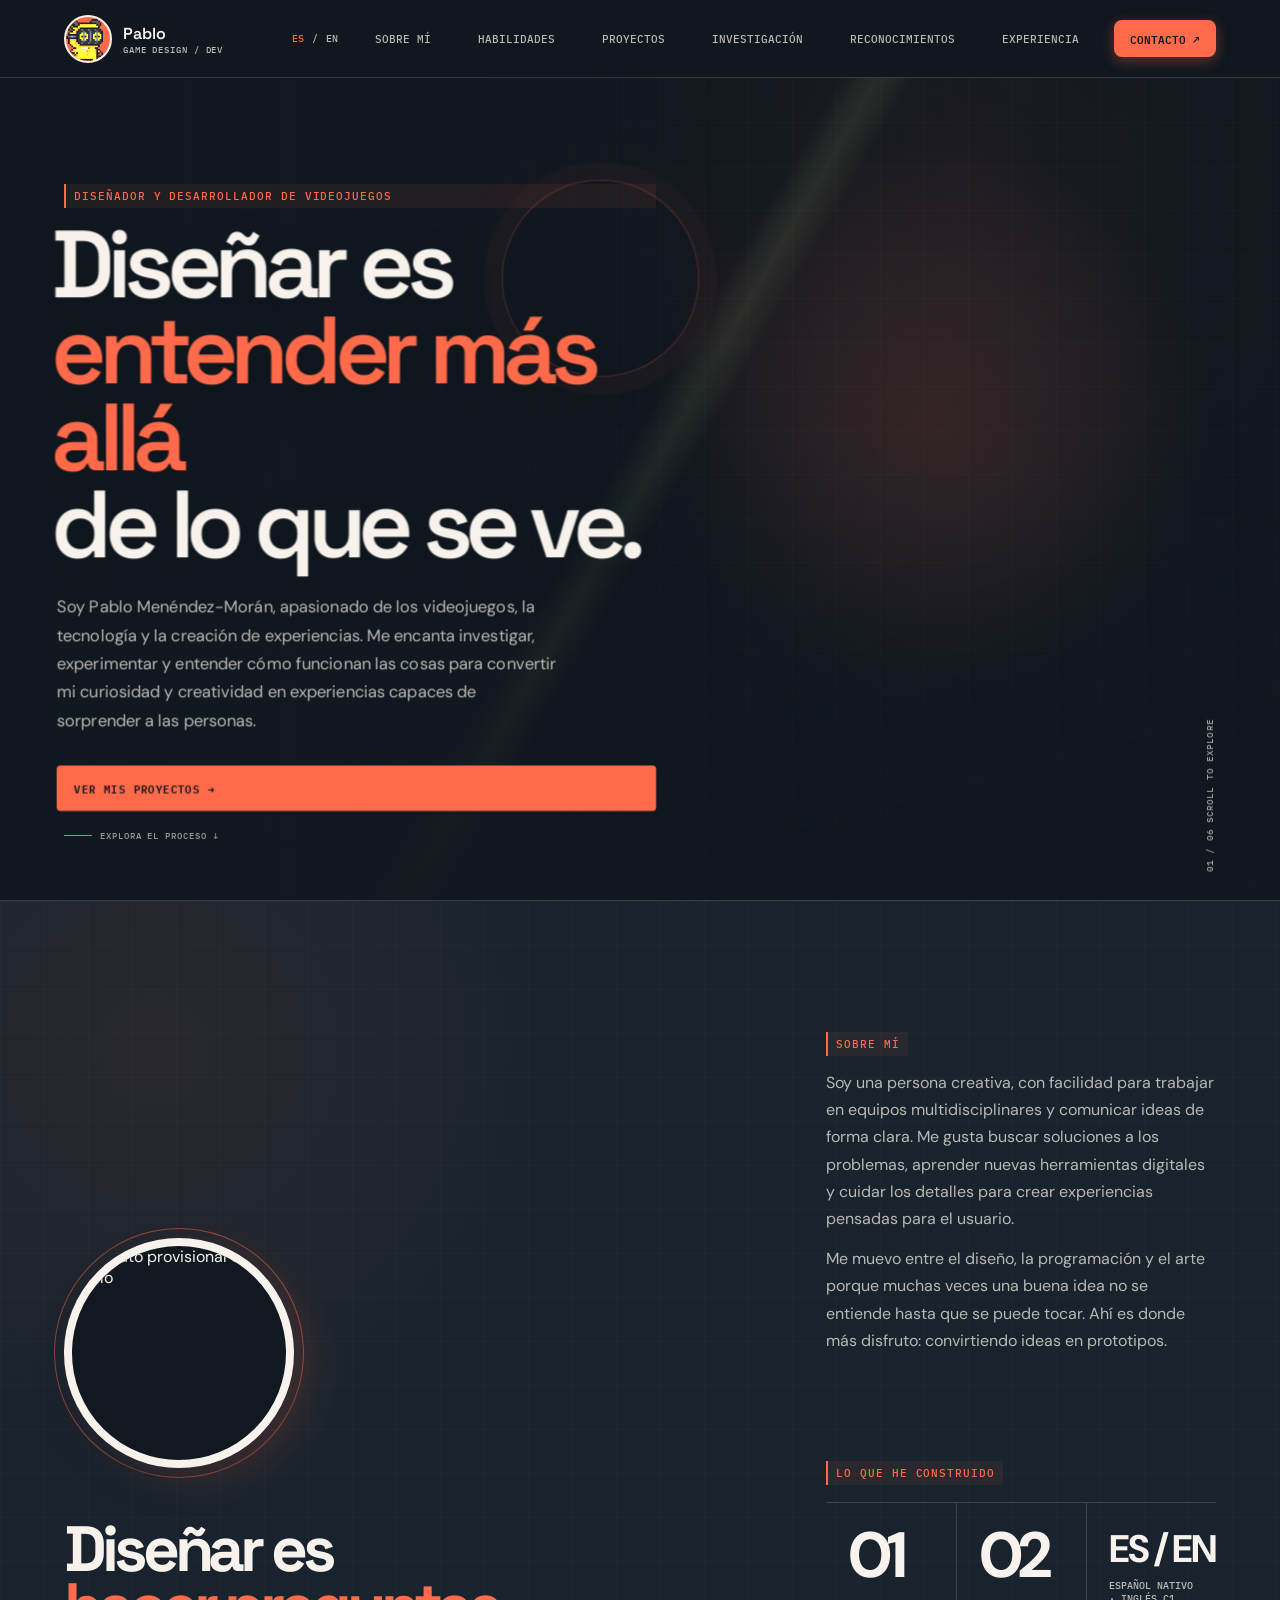
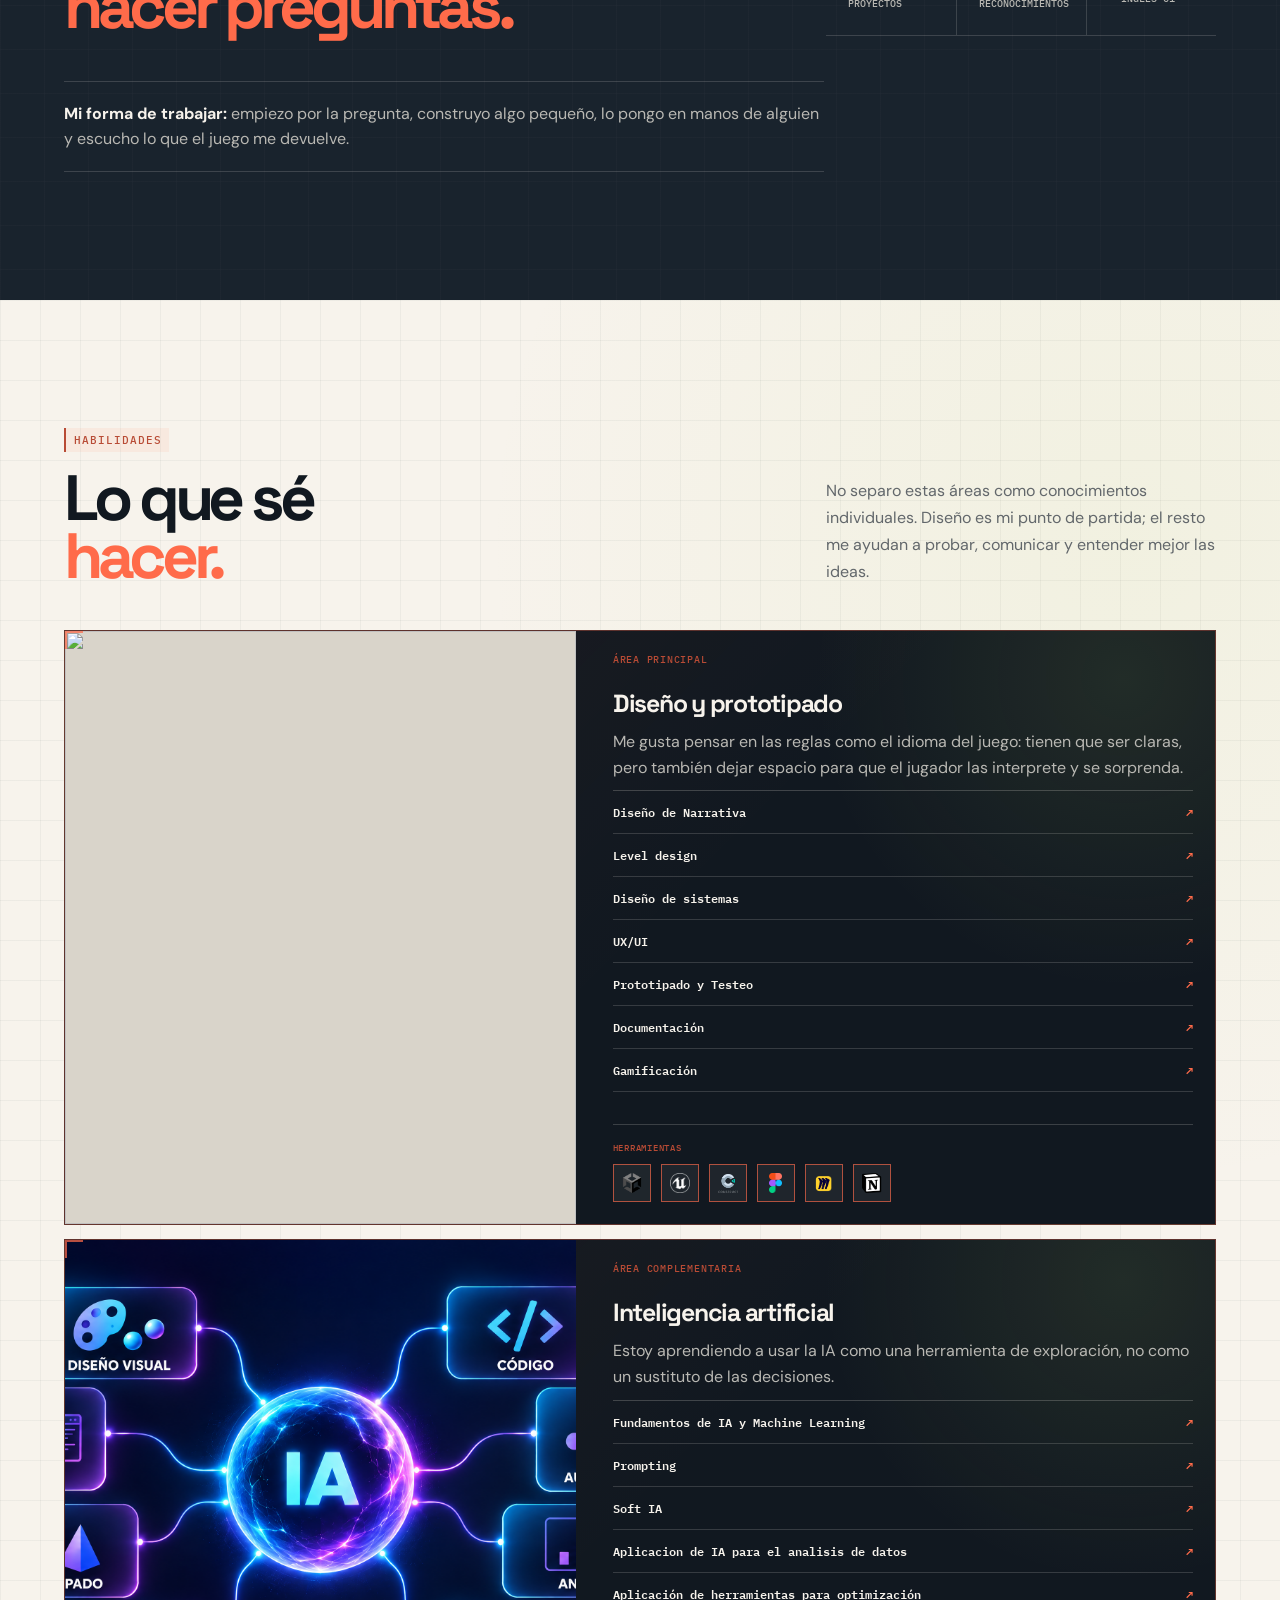
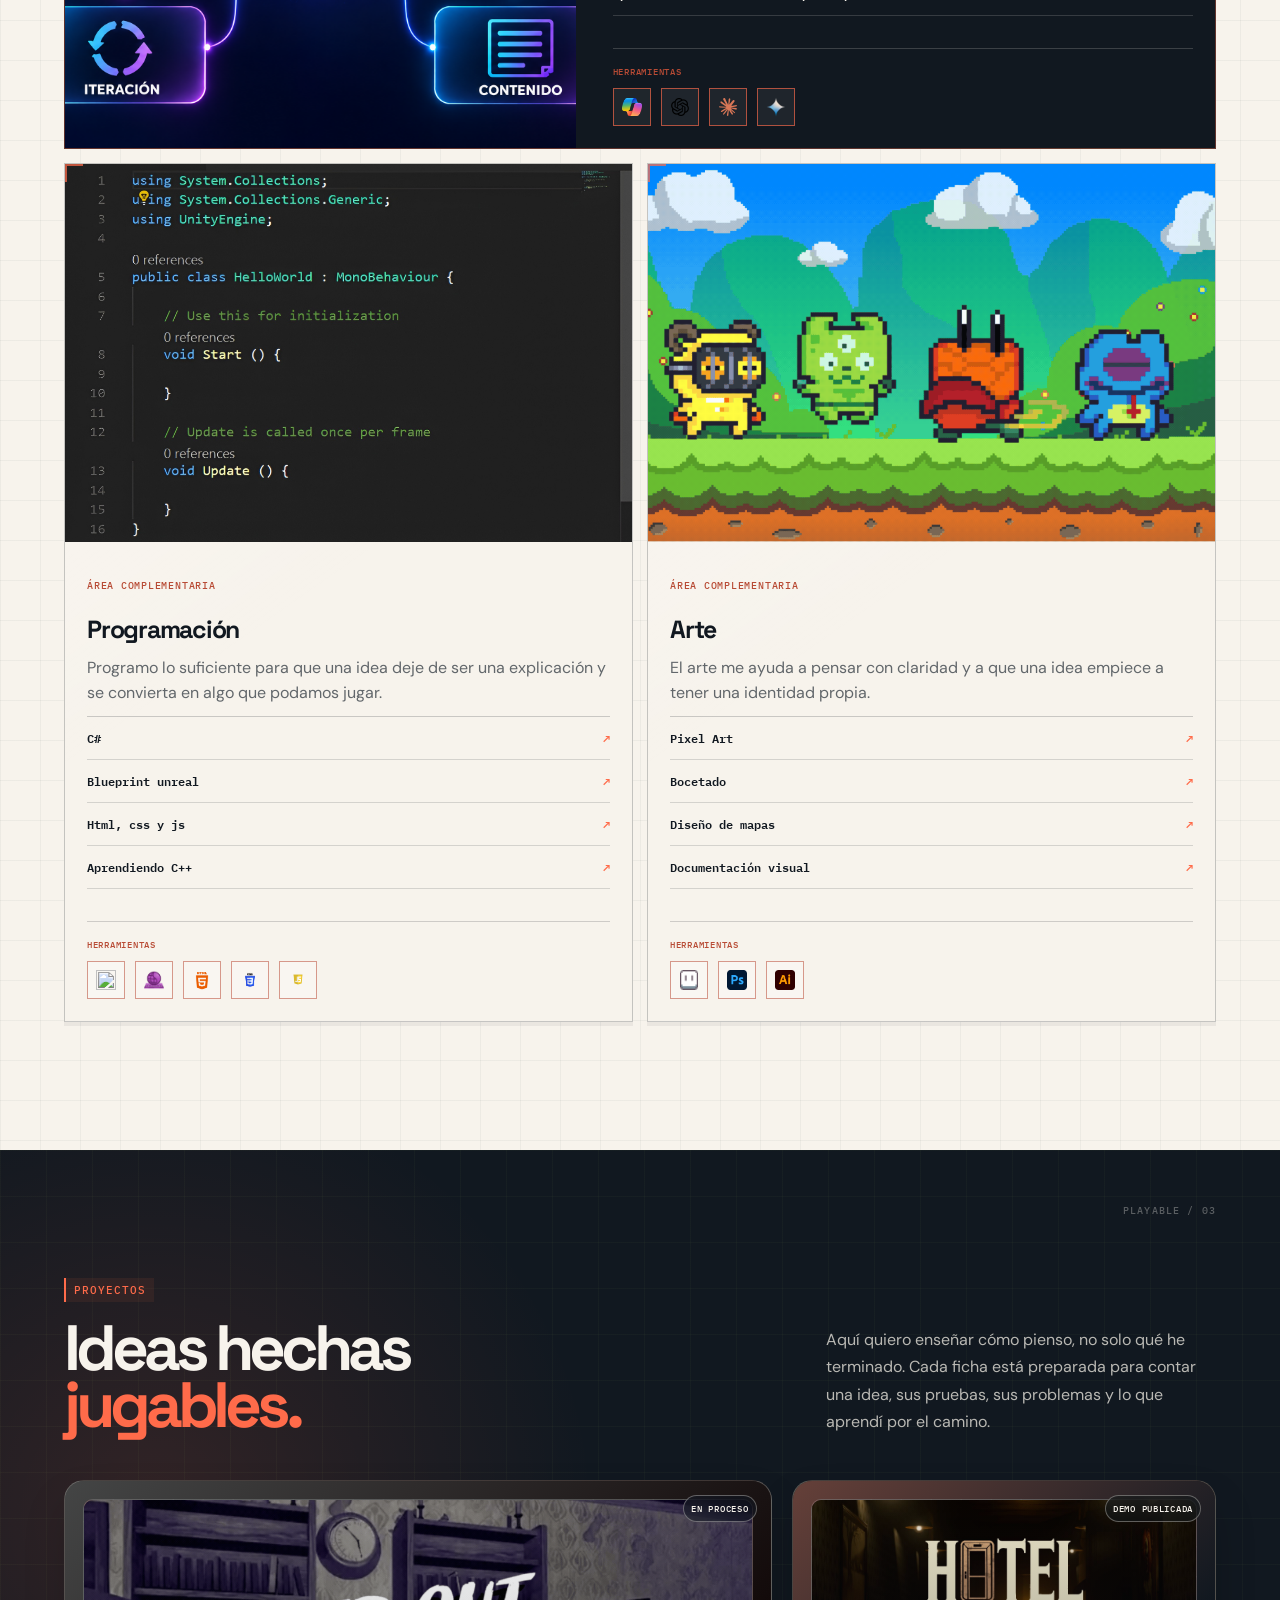
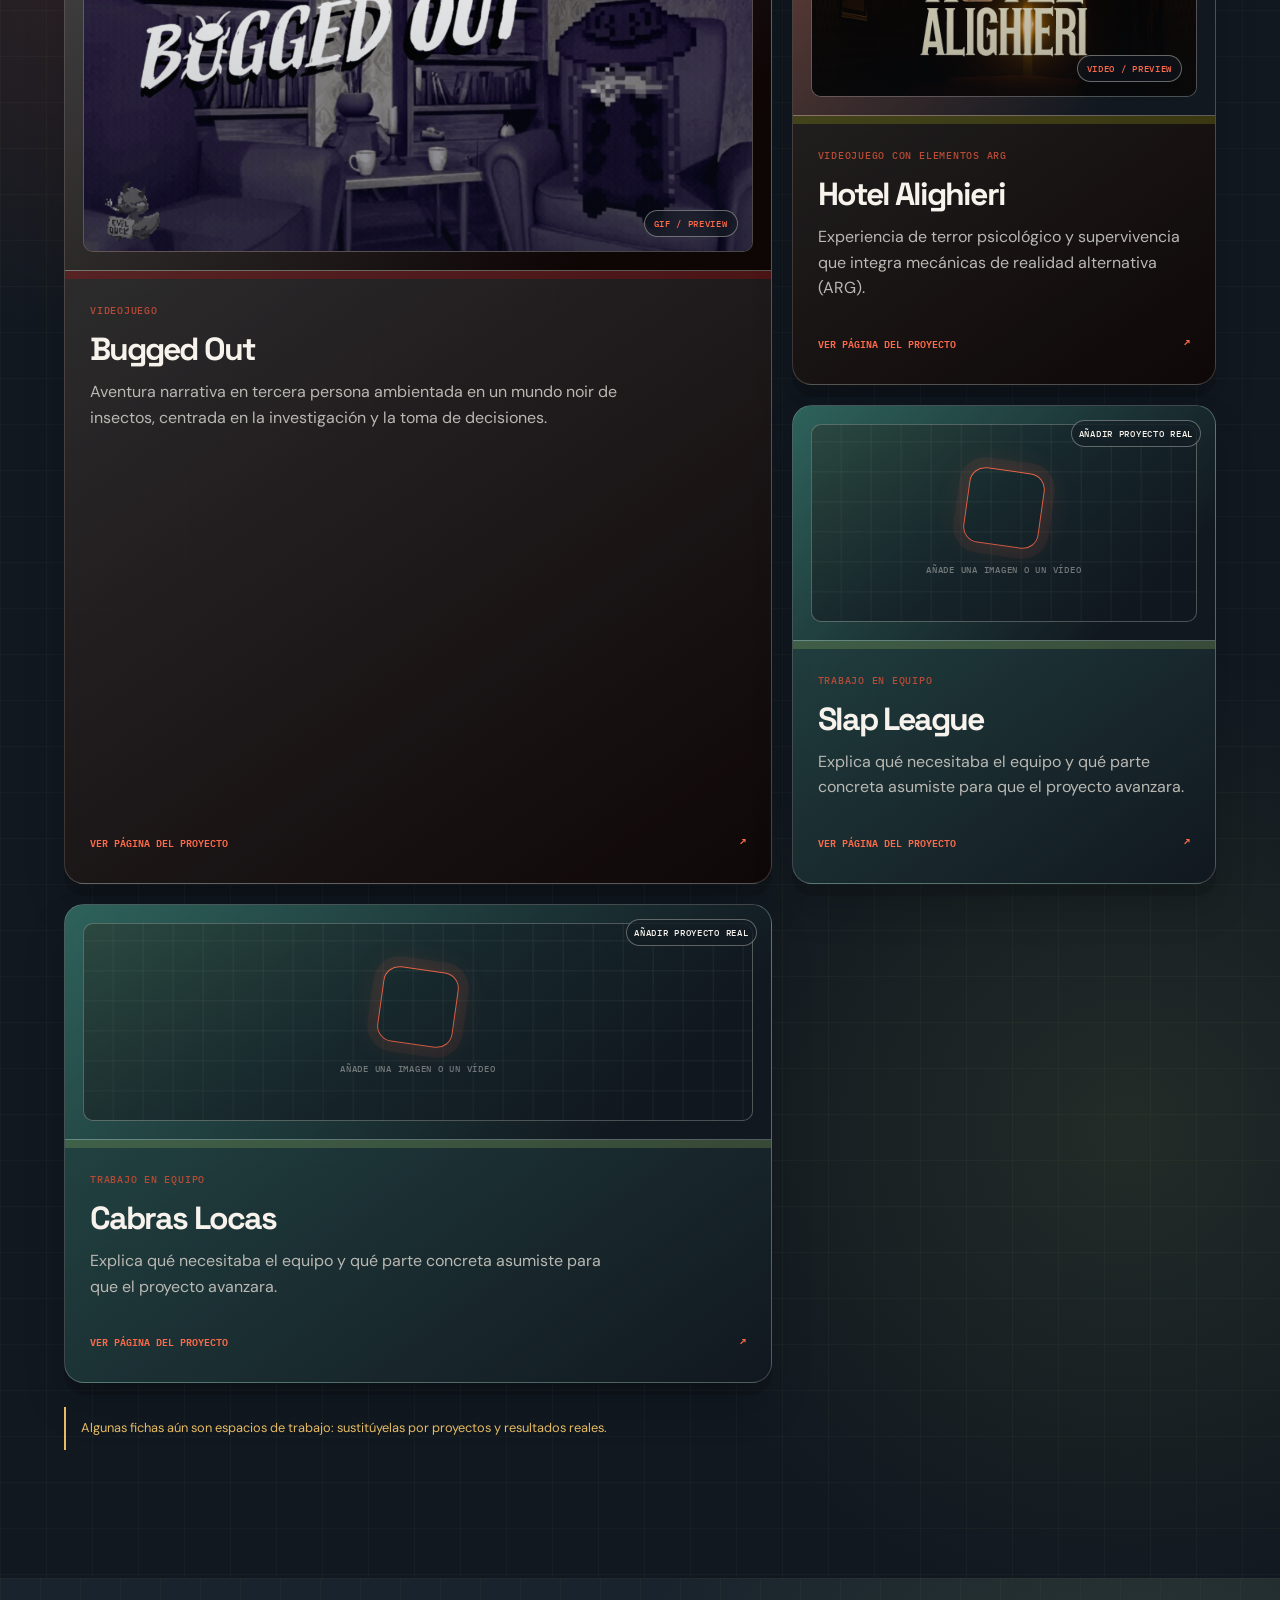
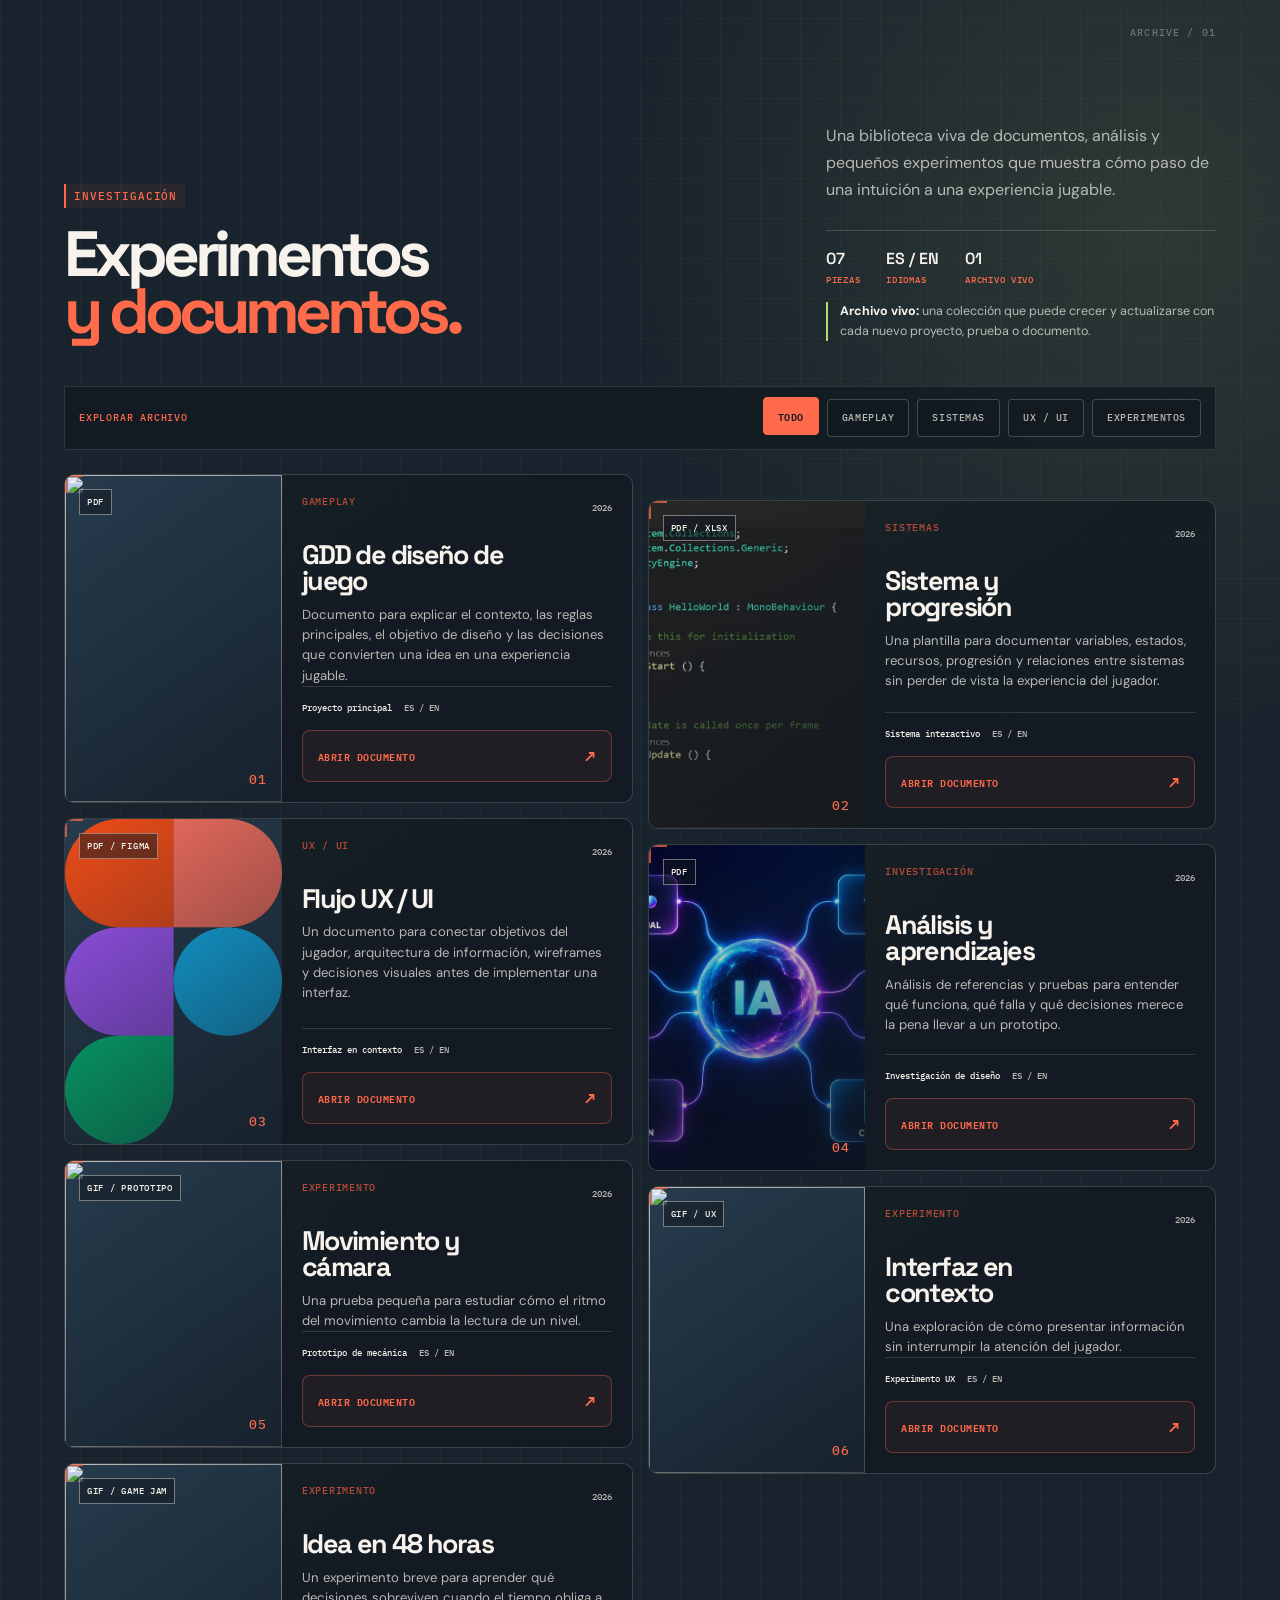
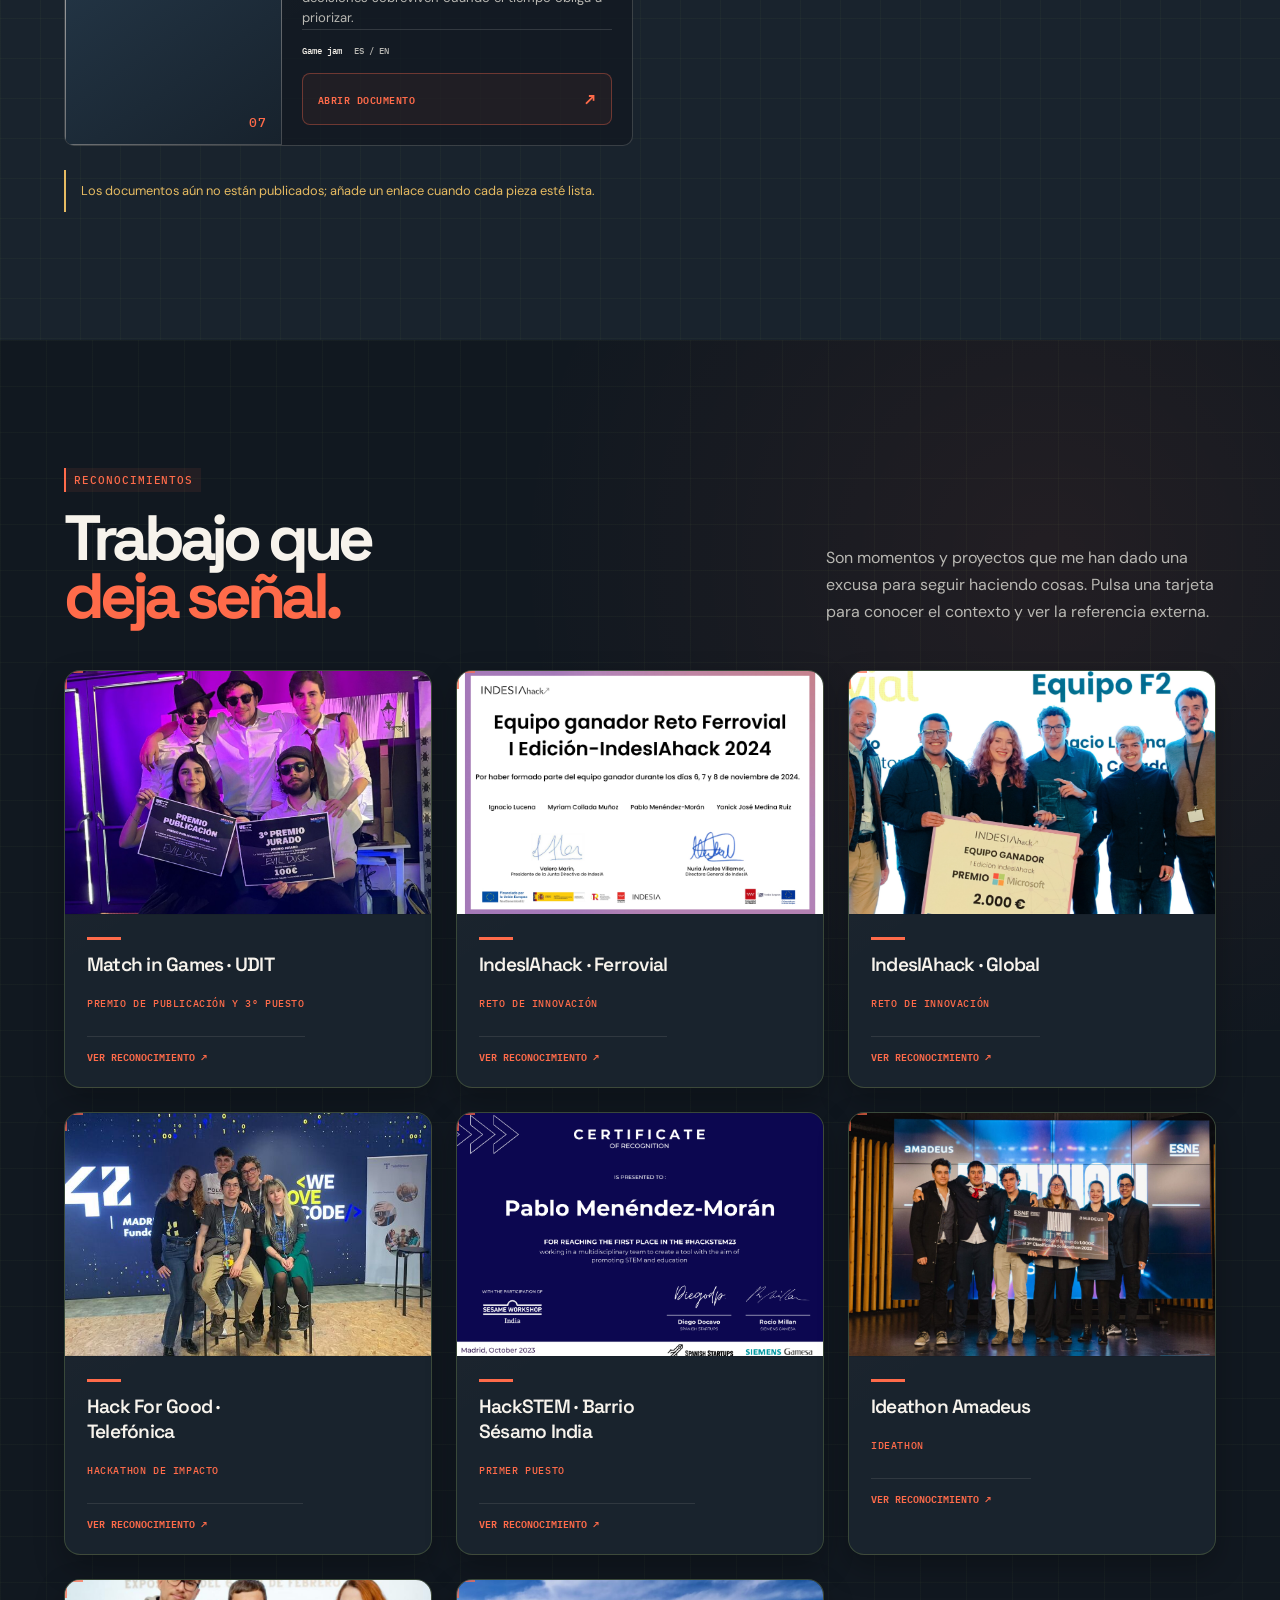
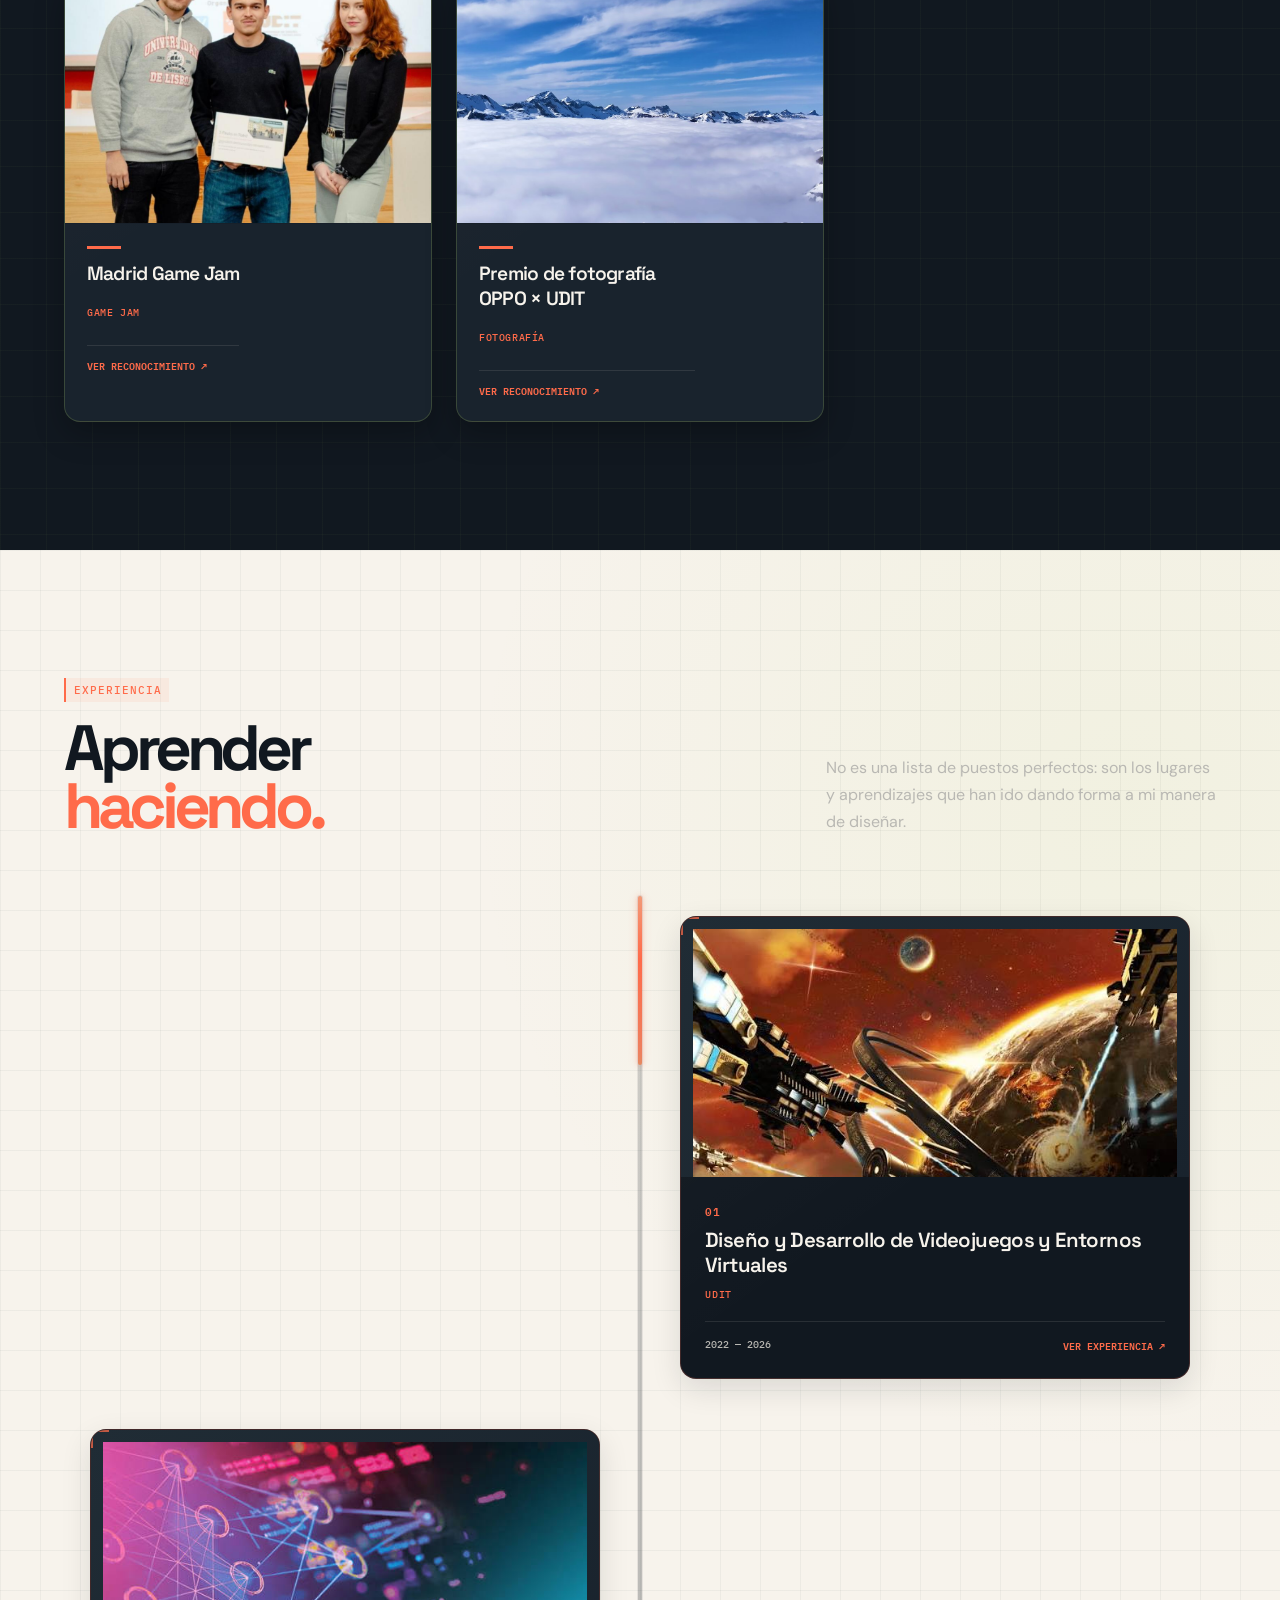
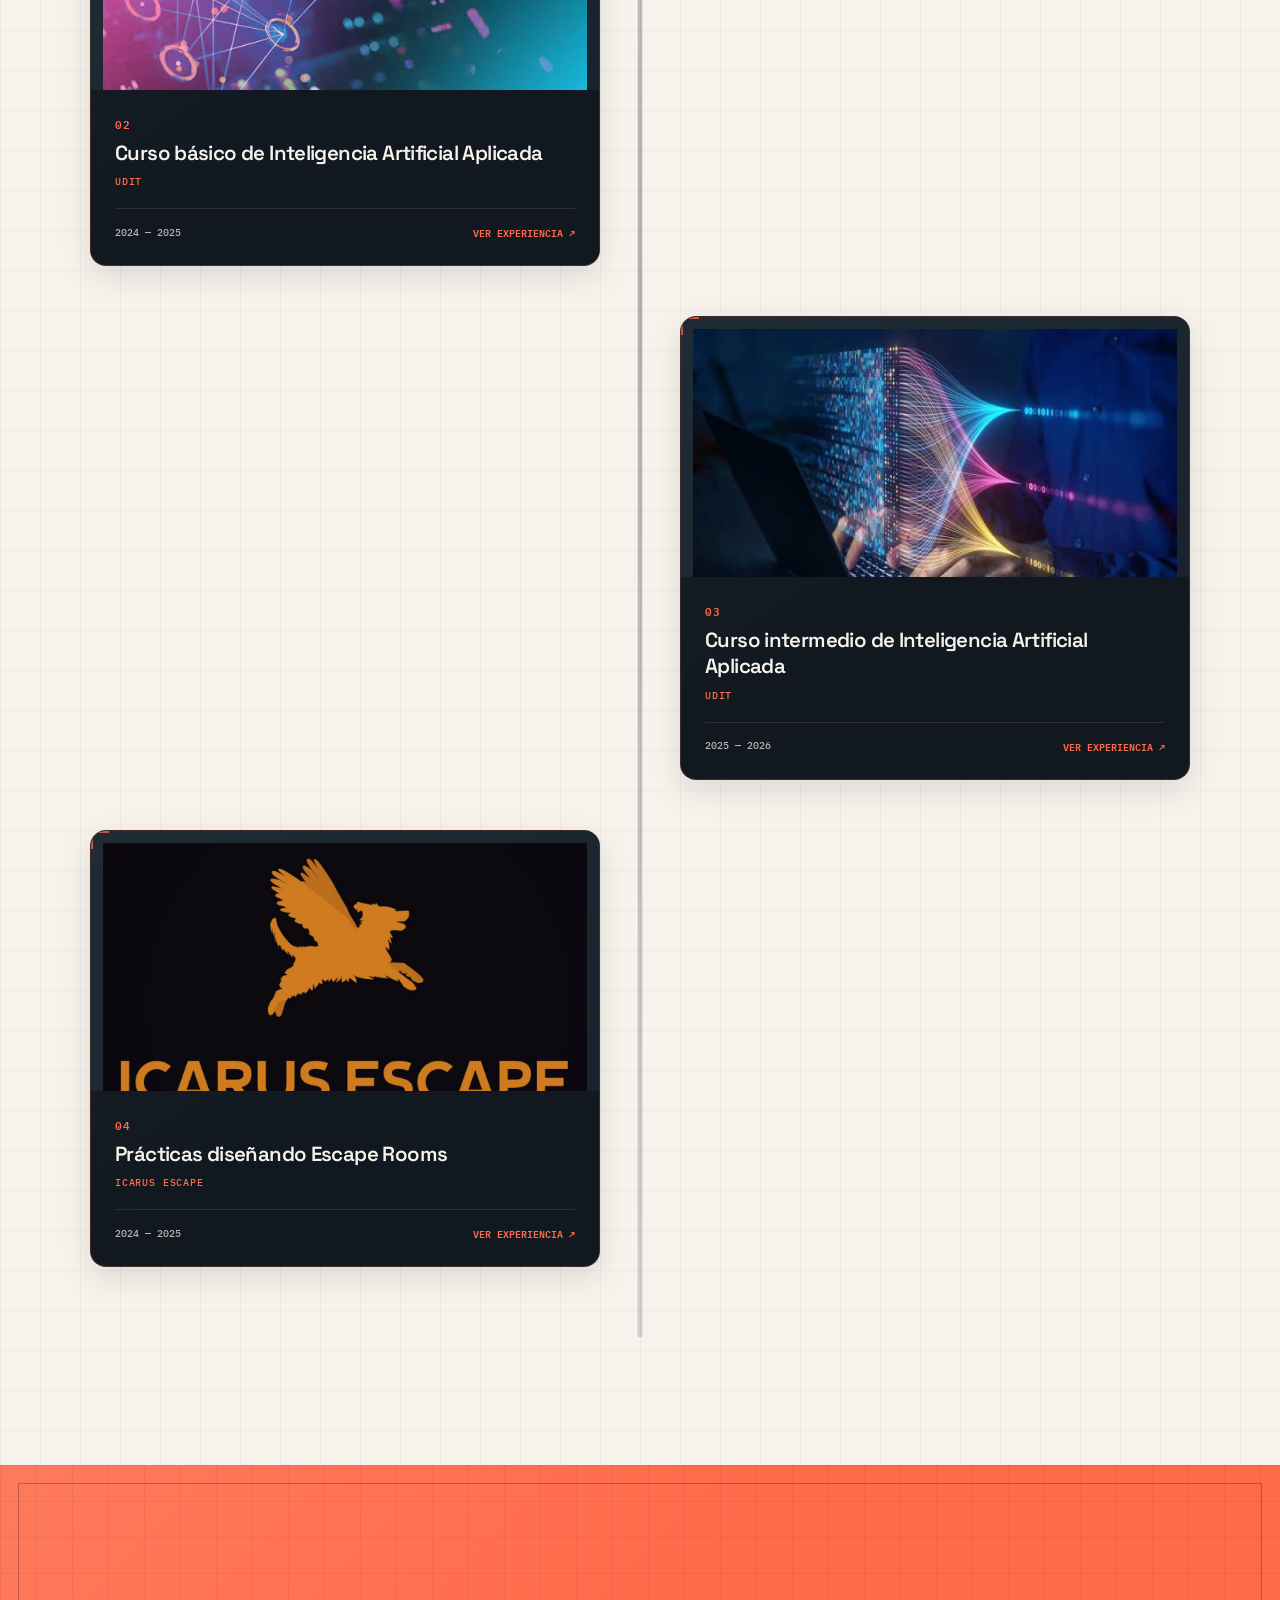
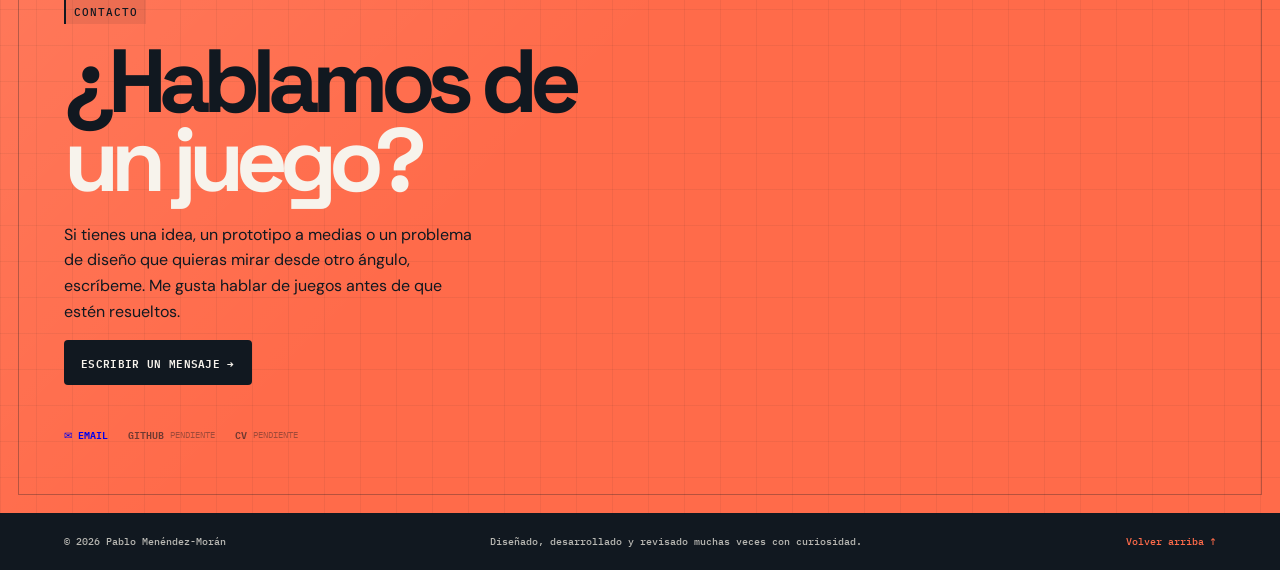
==== commit dee9f47c: "Mejoras en animaciones y tarjetas" ====
--- a/index.html
+++ b/index.html
@@ -1,8 +1,8 @@
 <!doctype html>
-<!-- Documento principal de la versión independiente: solo necesita este HTML, styles.css y script.js. -->
+<!-- Documento principal del portfolio: idioma, metadatos y recursos compartidos. -->
 <html lang="es">
   <head>
-    <!-- Metadatos básicos, descripción para buscadores y hoja de estilos principal. -->
+    <!-- Metadatos del sitio y conexión con la hoja de estilos. -->
     <meta charset="UTF-8" />
     <meta name="viewport" content="width=device-width, initial-scale=1.0" />
     <meta
@@ -10,49 +10,47 @@
       content="Portfolio de Pablo Menéndez-Morán, diseñador y desarrollador de videojuegos."
     />
     <title>Pablo · Game Design / Dev</title>
-    <link
-      href="https://cdn.jsdelivr.net/npm/bootstrap@5.3.8/dist/css/bootstrap.min.css"
-      rel="stylesheet"
-      integrity="sha384-sRIl4kxILFvY47J16cr9ZwB07vP4J8+LH7qKQnuqkuIAvNWLzeN8tE5YBujZqJLB"
-      crossorigin="anonymous"
-    />
-    <link rel="stylesheet" href="styles.css?v=18" />
+    <link rel="stylesheet" href="styles.css?v=29" />
   </head>
   <body>
-    <!-- Contenedor general que mantiene el fondo y evita desbordamientos visuales. -->
     <div class="site-shell">
-      <!-- Barra que indica visualmente el avance de lectura de la página. -->
-      <div class="scroll-progress" id="scroll-progress" aria-hidden="true"></div>
-      <!-- Navegación principal: permanece visible durante el scroll y se adapta a móvil. -->
+      <div class="scroll-progress" aria-hidden="true"></div>
+
+      <!-- Cabecera compartida con marca, selección de idioma y navegación. -->
       <header class="topbar">
-        <!-- Marca: cambia aquí el nombre corto y la etiqueta profesional del encabezado. -->
         <a class="brand" href="#top" aria-label="Ir al inicio">
-          <!-- Cambia solo esta ruta por tu GIF. El contenedor funciona como máscara circular. -->
           <span class="brand-character-mask">
-            <img class="brand-character" 
-            src="Imagenes/personaje-estatico.png" 
-            data-gif="Imagenes/personaje.gif" alt="Personaje de Pablo"/>
+            <img
+              class="brand-character"
+              src="Imagenes/personaje-estatico.png"
+              data-gif="Imagenes/personaje.gif"
+              alt="Personaje de Pablo"
+            />
           </span>
 
           <span><b>Pablo</b><small>GAME DESIGN / DEV</small></span>
         </a>
 
-        <!-- Botón que abre y cierra la navegación en pantallas pequeñas. -->
         <button
+          type="button"
           class="mobile-toggle"
           aria-expanded="false"
+          aria-controls="primary-navigation"
           aria-label="Abrir navegación"
         >
           ☰
         </button>
 
-        <!-- Selector bilingüe: script.js actualiza todo el contenido al pulsar ES o EN. -->
-        <div class="language-switcher" aria-label="Cambiar idioma">
-          <button class="is-active" data-language="es">ES</button><span>/</span
-          ><button data-language="en">EN</button>
+        <div class="language-switcher" role="group" aria-label="Cambiar idioma">
+          <button type="button" class="is-active" data-language="es">ES</button
+          ><span>/</span><button type="button" data-language="en">EN</button>
         </div>
-        <!-- Enlaces de navegación: apuntan a las secciones mediante anclas y scroll suave. -->
-        <nav class="main-nav" aria-label="Navegación principal">
+
+        <nav
+          class="main-nav"
+          id="primary-navigation"
+          aria-label="Navegación principal"
+        >
           <a href="#about">Sobre mí</a>
           <a href="#skills">Habilidades</a>
           <a href="#projects">Proyectos</a>
@@ -64,12 +62,12 @@
       </header>
 
       <main id="top">
-        <!-- Hero: primera impresión, propuesta profesional e imagen principal. -->
+        <!-- Portada: presentación, propuesta profesional y acceso a proyectos. -->
         <section class="hero-section">
           <div class="hero-copy">
             <p class="eyebrow">Diseñador y desarrollador de videojuegos</p>
             <h1>
-              Diseñar es<br /><em>entender</em><br />más alla de lo que se ve.
+              Diseñar es<br /><em>entender</em><br />más allá de lo que se ve.
             </h1>
             <p class="hero-lede">
               Soy Pablo Menéndez-Morán. Me gusta desmontar una idea, probarla
@@ -79,29 +77,26 @@
             <a class="button button-primary" href="#projects"
               >Ver mis proyectos →</a
             >
-            <span class="hero-scroll-cue" aria-hidden="true">Explora el proceso ↓</span>
+            <span class="hero-scroll-cue" aria-hidden="true"
+              >Explora el proceso ↓</span
+            >
           </div>
           <div
             class="hero-visual"
             role="img"
             aria-label="Escritorio de diseño de videojuegos"
-          >
-            <img
-              class="hero-image"
-              src="Imagenes/Juegos/Bugged Out/Presentacion MIG.gif"
-              alt="Escritorio editorial de diseño de videojuegos"
-            />
-          </div>
-        </section>
-
-        <!-- Sobre mí: presentación personal y forma de trabajo. -->
-        <!-- Sobre mí: presentación personal y explicación de la forma de trabajo. -->
+          ></div>
+        </section>
+
+        <!-- Perfil: presentación personal, estadísticas y método de trabajo. -->
         <section class="section about-section" id="about">
           <div class="section-heading">
             <div>
-              <!-- Sustituye esta imagen por tu foto personal manteniendo la ruta relativa. -->
               <figure class="about-profile-photo about-profile-photo-heading">
-                <img src="Imagenes/Otras cosas/Foto mi cv.jpeg" alt="Retrato de Pablo Menéndez-Morán" />
+                <img
+                  src="/manus-storage/skill-art_a485fde1.png"
+                  alt="Retrato provisional de Pablo"
+                />
               </figure>
               <h2>Diseñar es<br /><em>hacer preguntas.</em></h2>
             </div>
@@ -121,7 +116,11 @@
               <div class="about-stats-panel">
                 <div class="about-stats-wrap">
                   <p class="eyebrow">Lo que he construido</p>
-                  <div id="about-stats" class="about-stats" aria-live="polite"></div>
+                  <div
+                    id="about-stats"
+                    class="about-stats"
+                    aria-live="polite"
+                  ></div>
                 </div>
               </div>
             </div>
@@ -135,8 +134,7 @@
           </div>
         </section>
 
-        <!-- Habilidades: JavaScript inserta aquí las categorías y subhabilidades. -->
-        <!-- Habilidades: script.js genera aquí las categorías, imágenes y subhabilidades. -->
+        <!-- Habilidades: categorías y herramientas generadas desde JavaScript. -->
         <section class="section skills-section" id="skills">
           <div class="section-heading">
             <div>
@@ -149,14 +147,11 @@
               ideas.
             </p>
           </div>
-          <!-- JavaScript inserta aquí las tarjetas de Diseño, IA, Arte y Programación. -->
+
           <div class="skills-list" id="skills-list"></div>
-          <!-- Reserva para herramientas adicionales si se amplía la estructura en el futuro. -->
-          <div class="skill-tools" id="skill-tools"></div>
-        </section>
-
-        <!-- Proyectos: JavaScript inserta aquí las tarjetas y gestiona sus fichas. -->
-        <!-- Proyectos: las tarjetas se generan desde script.js y abren fichas completas. -->
+        </section>
+
+        <!-- Proyectos: tarjetas y fichas de estudio generadas desde los datos. -->
         <section class="section projects-section" id="projects">
           <div class="section-heading">
             <div>
@@ -176,39 +171,87 @@
           </p>
         </section>
 
-        <!-- Investigación: biblioteca unificada de documentos, experimentos y análisis. -->
-        <section class="section documents-section archive-section" id="documents">
+        <!-- Investigación: biblioteca de documentos con filtros por categoría. -->
+        <section
+          class="section documents-section archive-section"
+          id="documents"
+        >
           <div class="section-heading">
             <div>
               <p class="eyebrow">Investigación</p>
               <h2>Experimentos<br /><em>y documentos.</em></h2>
             </div>
             <div class="section-intro">
-              <p>Una biblioteca de GDDs, análisis y documentos de proceso que explica cómo paso de una intuición a una experiencia jugable.</p>
-              <div class="documents-stats" aria-label="Resumen de documentación">
+              <p>
+                Una biblioteca de GDDs, análisis y documentos de proceso que
+                explica cómo paso de una intuición a una experiencia jugable.
+              </p>
+              <div
+                class="documents-stats"
+                aria-label="Resumen de documentación"
+              >
                 <span><b id="documents-count">00</b><small>piezas</small></span>
                 <span><b>ES / EN</b><small>idiomas</small></span>
                 <span><b>01</b><small>archivo vivo</small></span>
               </div>
-              <p class="documents-definition"><strong>Archivo vivo:</strong> una colección que puede crecer y actualizarse con cada nuevo proyecto, prueba o documento.</p>
+              <p class="documents-definition">
+                <strong>Archivo vivo:</strong> una colección que puede crecer y
+                actualizarse con cada nuevo proyecto, prueba o documento.
+              </p>
             </div>
           </div>
           <div class="documents-toolbar" aria-label="Filtrar documentación">
             <span class="documents-toolbar-label">Explorar archivo</span>
-            <div class="document-filters" role="group" aria-label="Categorías de documentación">
-              <button class="document-filter is-active" data-document-filter="all">Todo</button>
-              <button class="document-filter" data-document-filter="gameplay">Gameplay</button>
-              <button class="document-filter" data-document-filter="systems">Sistemas</button>
-              <button class="document-filter" data-document-filter="ux">UX / UI</button>
-              <button class="document-filter" data-document-filter="research">Experimentos</button>
+            <div
+              class="document-filters"
+              role="group"
+              aria-label="Categorías de documentación"
+            >
+              <button
+                type="button"
+                class="document-filter is-active"
+                data-document-filter="all"
+              >
+                Todo
+              </button>
+              <button
+                type="button"
+                class="document-filter"
+                data-document-filter="gameplay"
+              >
+                Gameplay
+              </button>
+              <button
+                type="button"
+                class="document-filter"
+                data-document-filter="systems"
+              >
+                Sistemas
+              </button>
+              <button
+                type="button"
+                class="document-filter"
+                data-document-filter="ux"
+              >
+                UX / UI
+              </button>
+              <button
+                type="button"
+                class="document-filter"
+                data-document-filter="research"
+              >
+                Experimentos
+              </button>
             </div>
           </div>
           <div class="documents-grid" id="documents-grid"></div>
-          <p class="content-note documents-note">Cada archivo puede crecer con nuevas pruebas, prototipos, análisis y documentos de proceso.</p>
-        </section>
-
-        <!-- Reconocimientos: las tarjetas y sus modales se generan desde script.js. -->
-        <!-- Reconocimientos: tarjetas con imagen, contexto y enlace externo. -->
+          <p class="content-note documents-note">
+            Cada archivo puede crecer con nuevas pruebas, prototipos, análisis y
+            documentos de proceso.
+          </p>
+        </section>
+
+        <!-- Reconocimientos: tarjetas y referencias externas generadas por JavaScript. -->
         <section class="section awards-section" id="awards">
           <div class="section-heading">
             <div>
@@ -224,8 +267,7 @@
           <div class="awards-grid" id="awards-grid"></div>
         </section>
 
-        <!-- Experiencia y formación: contenido estático fácil de editar directamente. -->
-        <!-- Experiencia: formación y prácticas que se editan directamente en este HTML. -->
+        <!-- Experiencia: formación y trayectoria presentadas como recorrido. -->
         <section class="section experience-section" id="experience">
           <div class="section-heading">
             <div>
@@ -237,12 +279,11 @@
               aprendizajes que han ido dando forma a mi manera de diseñar.
             </p>
           </div>
-          <!-- JavaScript genera aquí las experiencias editables con imagen y modal. -->
+
           <div class="experience-list" id="experience-list"></div>
         </section>
 
-        <!-- Contacto: llamada a la acción y enlaces profesionales. -->
-        <!-- Contacto: llamada a la acción, email y futuros enlaces profesionales. -->
+        <!-- Contacto: correo y enlaces profesionales. -->
         <section class="contact-section" id="contact">
           <div class="contact-inner">
             <p class="eyebrow">Contacto</p>
@@ -257,7 +298,7 @@
               href="mailto:contacto@pablomenendezmoran.com"
               >Escribir un mensaje →</a
             >
-          <div class="contact-links d-flex flex-wrap">
+            <div class="contact-links">
               <a href="mailto:contacto@pablomenendezmoran.com">✉ Email</a
               ><span class="contact-pending"
                 >GitHub <small>pendiente</small></span
@@ -267,8 +308,7 @@
         </section>
       </main>
 
-      <!-- Pie de página. -->
-      <!-- Pie de página: firma, crédito y enlace para volver al inicio. -->
+      <!-- Pie de página y enlace para regresar al inicio. -->
       <footer class="footer">
         <span>© 2026 Pablo Menéndez-Morán</span
         ><span
@@ -276,8 +316,7 @@
         ><a href="#top">Volver arriba ↑</a>
       </footer>
 
-      <!-- Modal reutilizable: JavaScript cambia su contenido según la tarjeta pulsada. -->
-      <!-- Modal reutilizable: script.js coloca aquí habilidades, proyectos y premios. -->
+      <!-- Ventana modal reutilizable para el contenido interactivo. -->
       <div class="modal-backdrop" id="modal-backdrop" hidden>
         <section
           class="portfolio-modal"
@@ -286,6 +325,7 @@
           aria-labelledby="modal-title"
         >
           <button
+            type="button"
             class="modal-close"
             id="modal-close"
             aria-label="Cerrar ventana"
@@ -296,12 +336,8 @@
         </section>
       </div>
     </div>
-    <!-- Carga única de la lógica: datos editables, idioma, navegación y modales. -->
-    <script
-      src="https://cdn.jsdelivr.net/npm/bootstrap@5.3.8/dist/js/bootstrap.bundle.min.js"
-      integrity="sha384-FKyoEForCGlyvwx9Hj09JcYn3nv7wiPVlz7YYJwRVcXK/BmnVDxM+D2scQbITxI"
-      crossorigin="anonymous"
-    ></script>
-    <script src="script.js?v=18"></script>
+
+    <!-- Lógica de renderizado, idioma, navegación, filtros y ventanas modales. -->
+    <script src="script.js?v=24"></script>
   </body>
 </html>
--- a/styles.css
+++ b/styles.css
@@ -1,8 +1,6 @@
-/* Arcade Editorial simplificado: menos ruido visual, más jerarquía de contenido y navegación directa. */
-/* Tipografías externas y sistema visual principal. */
-/* Fuentes: DM Sans para lectura, Space Grotesk para titulares e IBM Plex Mono para etiquetas. */
-@import url("https://fonts.googleapis.com/css2?family=DM+Sans:wght@400;500;600;700&family=IBM+Plex+Mono:wght@400;500;600&family=Space+Grotesk:wght@500;600;700&display=swap");
-/* Variables globales: colores, tipografías y medidas reutilizables. */
+/* Fuentes tipográficas que definen la jerarquía editorial del sitio. */
+@import url(https://fonts.googleapis.com/css2?family=DM+Sans:wght@400;500;600;700&family=IBM+Plex+Mono:wght@400;500;600&family=Space+Grotesk:wght@500;600;700&display=swap);
+/* Paleta, tipografías y tokens compartidos para mantener coherencia visual. */
 :root {
   font-family: "DM Sans", sans-serif;
   color: #f7f3ec;
@@ -20,20 +18,23 @@
   --display: "Space Grotesk", sans-serif;
   --mono: "IBM Plex Mono", monospace;
 }
-/* Reset mínimo para que tamaños, enlaces y botones se comporten igual en navegadores. */
+/* Normalización del modelo de caja y comportamiento base de controles. */
 * {
   box-sizing: border-box;
 }
 html {
-  scroll-behavior: smooth;
+  scroll-behavior: auto;
+}
+.site-shell,
+body {
+  background: var(--ink);
 }
 body {
   margin: 0;
   min-width: 320px;
-  background: var(--ink);
-}
-button,
-a {
+}
+a,
+button {
   font: inherit;
 }
 button {
@@ -41,9 +42,13 @@
 }
 .site-shell {
   overflow: hidden;
-  background: var(--ink);
-}
-/* Barra de navegación fija y cabecera de marca. */
+}
+.brand,
+/* Cabecera fija, marca, navegación y adaptación del menú móvil. */
+.topbar {
+  display: flex;
+  align-items: center;
+}
 .topbar {
   height: 78px;
   padding: 0 5vw;
@@ -51,20 +56,14 @@
   border-bottom: 1px solid var(--line);
   position: sticky;
   top: 0;
-  z-index: 20;
   background: rgba(17, 24, 32, 0.95);
   backdrop-filter: blur(12px);
-}
-.topbar,.brand {
-  display: flex;
-  align-items: center;
 }
 .brand {
   gap: 11px;
   color: var(--paper);
   text-decoration: none;
 }
-/* Máscara circular del personaje: el borde recorta todo lo que sobresalga. */
 .brand-character-mask {
   width: 48px;
   height: 48px;
@@ -75,7 +74,6 @@
   border-radius: 50%;
   background: var(--coral);
 }
-/* Imagen del personaje: aumenta scale() para acercarlo sin romper la máscara. */
 .brand-character {
   width: 100%;
   height: 100%;
@@ -84,34 +82,33 @@
   transform: scale(1.2);
   transform-origin: center;
 }
-.brand b {
+.brand b,
+.brand small {
   display: block;
   font: 600 1rem var(--display);
 }
 .brand small {
-  display: block;
   color: var(--muted);
   font: 500 0.56rem var(--mono);
   letter-spacing: 0.1em;
 }
-/* Navegación de escritorio: enlaces en línea y tipografía compacta de interfaz. */
+.main-nav,
+.main-nav a {
+  display: flex;
+  align-items: center;
+}
 .main-nav {
   gap: 23px;
   font: 500 0.67rem var(--mono);
   text-transform: uppercase;
 }
-.main-nav,.main-nav a {
-  display: flex;
-  align-items: center;
-}
 .main-nav a {
   gap: 5px;
   color: var(--muted);
   text-decoration: none;
-  transition: color 0.18s ease;
-}
-.main-nav a:hover,
-.main-nav a:focus-visible {
+}
+.main-nav a:focus-visible,
+.main-nav a:hover {
   color: var(--paper);
 }
 .nav-cta {
@@ -122,11 +119,11 @@
 .mobile-toggle {
   display: none;
   color: var(--paper);
-  background: none;
+  background: 0 0;
   border: 0;
   padding: 7px;
 }
-/* Hero: composición inicial y propuesta profesional. */
+/* Portada: composición, imagen de fondo, titular y llamada a proyectos. */
 .hero-section {
   display: grid;
   grid-template-columns: 0.9fr 1.1fr;
@@ -138,7 +135,6 @@
   flex-direction: column;
   justify-content: center;
 }
-/* Etiquetas pequeñas en mayúsculas que identifican cada sección. */
 .eyebrow {
   color: var(--coral);
   font: 500 0.66rem var(--mono);
@@ -146,14 +142,6 @@
   text-transform: uppercase;
   margin: 0 0 18px;
 }
-.status-dot {
-  display: inline-block;
-  width: 7px;
-  height: 7px;
-  margin-right: 7px;
-  border-radius: 50%;
-  background: var(--lime);
-}
 h1,
 h2,
 h3 {
@@ -178,10 +166,11 @@
   line-height: 1.7;
   margin: 0 0 30px;
 }
+.about-callout strong,
+.contact-section h2 em,
 .hero-lede strong {
   color: var(--paper);
 }
-/* Botones y enlaces de acción: tamaño, tipografía y movimiento hover compartidos. */
 .button {
   display: inline-flex;
   align-items: center;
@@ -191,12 +180,9 @@
   font: 600 0.67rem var(--mono);
   letter-spacing: 0.03em;
   text-transform: uppercase;
-  transition:
-    transform 0.18s ease,
-    background 0.18s ease;
-}
-.button:hover,
-.button:focus-visible {
+}
+.button:focus-visible,
+.button:hover {
   transform: translateY(-2px);
 }
 .button-primary {
@@ -209,10 +195,6 @@
 .button-dark {
   background: var(--ink);
   color: var(--paper);
-}
-.hero-visual {
-  min-height: 560px;
-  position: relative;
 }
 .hero-visual:after {
   content: "";
@@ -222,19 +204,7 @@
     linear-gradient(90deg, var(--ink) -3%, transparent 38%),
     linear-gradient(0deg, rgba(17, 24, 32, 0.5), transparent 50%);
 }
-.visual-tag {
-  position: absolute;
-  z-index: 1;
-  right: 24px;
-  top: 24px;
-  padding: 8px 10px;
-  border: 1px solid rgba(247, 243, 236, 0.45);
-  color: var(--paper);
-  background: rgba(17, 24, 32, 0.5);
-  font: 500 0.58rem var(--mono);
-  letter-spacing: 0.08em;
-}
-/* Espaciado base de las secciones; se reduce mediante media queries en móvil. */
+/* Espaciado y jerarquía tipográfica común a las secciones principales. */
 .section {
   padding: clamp(76px, 10vw, 140px) 5vw;
 }
@@ -257,7 +227,7 @@
   line-height: 1.7;
   margin: 0;
 }
-/* Sobre mí: fondo alterno y llamada destacada de metodología. */
+/* Presentación personal, retrato y panel de estadísticas. */
 .about-section {
   background: var(--soft);
 }
@@ -281,10 +251,7 @@
   margin: 0;
   line-height: 1.6;
 }
-.about-callout strong {
-  color: var(--paper);
-}
-/* Habilidades: superficie clara para separar las tarjetas del fondo oscuro. */
+/* Tarjetas de habilidades, subhabilidades e iconos de herramientas. */
 .skills-section {
   background: var(--paper);
   color: var(--ink);
@@ -295,65 +262,50 @@
 .skills-section .eyebrow {
   color: #b84b35;
 }
-/* Habilidades: tarjetas agrupadas con imagen y subhabilidades. */
+.skill-card,
 .skills-list {
   display: grid;
   gap: 14px;
 }
 .skill-card {
-  display: grid;
   grid-template-columns: 35px 1fr 18px;
   gap: 15px;
   border: 1px solid rgba(17, 24, 32, 0.22);
-  padding: 24px;
-  min-height: 190px;
-  transition:
-    transform 0.18s ease,
-    background 0.18s ease;
 }
 .skill-card:hover {
   transform: translateY(-3px);
   background: #ece8df;
 }
 .skill-card.featured {
-  grid-column: span 2;
   border-color: var(--ink);
-  min-height: 235px;
 }
 .skill-card.featured p:not(.skill-label) {
   color: var(--muted);
-}
-.skill-number {
-  font: 500 0.65rem var(--mono);
-  color: #b84b35;
 }
 .skill-card h3 {
   font-size: 1.55rem;
   letter-spacing: -0.05em;
-  margin: 0 0 10px;
 }
 .skill-card p {
   color: #62676b;
   line-height: 1.6;
   margin: 0;
 }
-.skill-label,
-.project-type {
+.project-type,
+.skill-label {
   font: 500 0.6rem var(--mono) !important;
   text-transform: uppercase;
   letter-spacing: 0.08em;
   color: #b84b35 !important;
   margin: 0 0 12px !important;
 }
-/* Proyectos: fondo oscuro para que las fichas y sus previews destaquen. */
+/* Portafolio de proyectos, estados, medios y enlaces a casos de estudio. */
 .projects-section {
   background: var(--ink);
 }
-/* Proyectos: tarjetas clicables que abren fichas completas. */
 .projects-list {
   display: grid;
   grid-template-columns: 1.25fr 0.75fr;
-  gap: 15px;
 }
 .project-card {
   background: var(--soft);
@@ -365,13 +317,9 @@
   grid-row: span 2;
 }
 .project-visual {
-  height: 220px;
   position: relative;
   overflow: hidden;
   background: linear-gradient(135deg, #273c4e, #111820 75%);
-}
-.project-card:first-child .project-visual {
-  height: 360px;
 }
 .project-visual:before {
   content: "";
@@ -393,14 +341,9 @@
 .visual-2 {
   background: linear-gradient(135deg, #49302d, #111820 75%);
 }
-.visual-3 {
-  background: linear-gradient(135deg, #284341, #111820 75%);
-}
 .project-visual > span {
   position: absolute;
   z-index: 1;
-  right: 14px;
-  top: 14px;
   border: 1px solid rgba(247, 243, 236, 0.45);
   padding: 7px;
   color: var(--paper);
@@ -410,16 +353,12 @@
 .prototype-shape {
   position: absolute;
   z-index: 1;
-  width: 58px;
-  height: 58px;
   left: 50%;
   top: 50%;
   transform: translate(-50%, -50%) rotate(8deg);
   border: 1px solid var(--coral);
-  box-shadow: 0 0 0 8px rgba(255, 107, 74, 0.08);
 }
 .project-content {
-  padding: 22px;
   display: flex;
   flex: 1;
   flex-direction: column;
@@ -439,7 +378,7 @@
   align-self: flex-start;
   border: 0;
   border-bottom: 1px solid var(--coral);
-  background: none;
+  background: 0 0;
   padding: 10px 0 7px;
   display: flex;
   align-items: center;
@@ -454,66 +393,9 @@
   margin: 24px 0 0;
   font-size: 0.8rem;
   line-height: 1.6;
-}
-/* Reconocimientos: tarjetas editoriales con imágenes y acciones de apertura. */
-.awards-list,
-/* Experiencia y formación: línea de información cronológica. */
-.experience-list {
-  border-top: 1px solid var(--line);
-}
-.award-row,
-.experience-row {
-  display: grid;
-  grid-template-columns: 1.1fr 1fr 18px;
-  align-items: center;
-  gap: 20px;
-  padding: 18px 0;
-  border-bottom: 1px solid var(--line);
-}
-.award-row h3,
-.experience-row h3 {
-  font-size: 1.05rem;
-  margin: 0;
-}
-.award-row p,
-.experience-row p {
-  color: var(--muted);
-  margin: 0;
-  font-size: 0.88rem;
-}
-.award-row svg {
-  color: var(--coral);
-}
-/* Experiencia: fondo claro y lista cronológica de formación y prácticas. */
-.experience-section {
-  color: var(--ink);
-}
-.experience-section .eyebrow {
-  color: #b84b35;
-}
-.experience-list,.experience-row {
-  border-color: rgba(17, 24, 32, 0.22);
-}
-.experience-row {
-  grid-template-columns: 18px 1fr 130px;
-}
-.experience-row p {
-  color: #b84b35;
-}
-.experience-row time {
-  color: #62676b;
-  font: 500 0.65rem var(--mono);
-  text-align: right;
-}
-.experience-marker {
-  width: 10px;
-  height: 10px;
-  border-radius: 50%;
-  background: var(--coral);
-  display: block;
-}
-/* Contacto: cierre de página y llamada a la acción. */
-/* Contacto: cierre coral de alto contraste y llamada principal. */
+}/* Formación y experiencia en formato cronológico y adaptable. */
+
+/* Llamada de contacto, enlaces profesionales y cierre visual. */
 .contact-section {
   background: var(--coral);
   color: var(--ink);
@@ -540,9 +422,6 @@
   letter-spacing: -0.09em;
   margin: 0 0 22px;
 }
-.contact-section h2 em {
-  color: var(--paper);
-}
 .contact-section p:not(.eyebrow) {
   max-width: 420px;
   line-height: 1.6;
@@ -554,11 +433,15 @@
   margin-top: 40px;
 }
 .contact-links a,
-.contact-pending {
+.contact-pending,
+.footer a {
   display: flex;
   align-items: center;
+  text-decoration: none;
+}
+.contact-links a,
+.contact-pending {
   gap: 6px;
-  text-decoration: none;
   font: 600 0.65rem var(--mono);
   text-transform: uppercase;
 }
@@ -570,7 +453,7 @@
   font-weight: 400;
   opacity: 0.65;
 }
-/* Pie: información secundaria y enlace de retorno al principio. */
+/* Pie compartido con crédito y navegación de retorno. */
 .footer {
   padding: 22px 5vw;
   display: flex;
@@ -581,16 +464,12 @@
 }
 .footer a {
   color: var(--coral);
-  display: flex;
-  align-items: center;
   gap: 5px;
-  text-decoration: none;
-}
-/* El atributo hidden debe ocultar el modal desde el primer render. */
+}
+/* Ventana modal reutilizable para habilidades, documentos y premios. */
 .modal-backdrop[hidden] {
   display: none !important;
 }
-/* Modal reutilizable para habilidades, proyectos y reconocimientos. */
 .modal-backdrop {
   position: fixed;
   inset: 0;
@@ -600,74 +479,29 @@
   place-items: center;
   padding: 20px;
 }
-.project-modal {
-  position: relative;
-  background: var(--paper);
-  color: var(--ink);
-  width: min(650px, 100%);
-  max-height: 90vh;
-  overflow: auto;
-  padding: clamp(25px, 5vw, 50px);
-}
 .modal-close {
   position: absolute;
   top: 13px;
   right: 13px;
   border: 0;
-  background: none;
+  background: 0 0;
   color: var(--ink);
   padding: 7px;
-}
-.project-modal h2 {
-  font-size: clamp(2.4rem, 5vw, 4.5rem);
-  line-height: 0.9;
-  letter-spacing: -0.08em;
-  margin: 0 0 16px;
 }
 .modal-lede {
   color: #62676b;
   line-height: 1.6;
 }
-.modal-fields {
-  display: grid;
-  grid-template-columns: 1fr 1fr;
-  gap: 12px;
-  margin: 28px 0;
-}
-.modal-fields span {
-  border-top: 1px solid rgba(17, 24, 32, 0.25);
-  padding-top: 10px;
-  color: #62676b;
-  font: 500 0.61rem var(--mono);
-  text-transform: uppercase;
-}
-.modal-fields b {
-  display: block;
-  color: var(--ink);
-  font:
-    600 0.86rem "DM Sans",
-    sans-serif;
-  text-transform: none;
-  margin-top: 5px;
-}
-.modal-placeholder {
-  min-height: 100px;
-  display: grid;
-  place-items: center;
-  text-align: center;
-  padding: 20px;
-  background: #e6e1d7;
-  color: #62676b;
-  font-size: 0.85rem;
-  margin-bottom: 25px;
-}
-/* Responsive principal: convierte la navegación en menú desplegable y apila el contenido. */
 @media (max-width: 800px) {
   .topbar {
     height: 68px;
   }
   .mobile-toggle {
     display: block;
+  }
+  .main-nav,
+  .main-nav a {
+    border-bottom: 1px solid var(--line);
   }
   .main-nav {
     display: none;
@@ -677,7 +511,6 @@
     right: 0;
     padding: 12px 5vw 20px;
     background: var(--ink);
-    border-bottom: 1px solid var(--line);
     flex-direction: column;
     align-items: stretch;
     gap: 0;
@@ -687,7 +520,6 @@
   }
   .main-nav a {
     padding: 13px 0;
-    border-bottom: 1px solid var(--line);
     justify-content: space-between;
   }
   .main-nav .nav-cta {
@@ -712,6 +544,7 @@
   .section-intro {
     margin-top: 23px;
   }
+  .projects-list,
   .skills-list {
     display: flex;
     flex-direction: column;
@@ -719,29 +552,10 @@
   .skill-card.featured {
     min-height: 210px;
   }
-  .projects-list {
-    display: flex;
-    flex-direction: column;
-  }
   .project-card:first-child .project-visual,
   .project-visual {
     height: 230px;
   }
-  .award-row {
-    grid-template-columns: 1fr 16px;
-    gap: 10px;
-  }
-  .award-row p {
-    grid-column: 1;
-  }
-  .experience-row {
-    grid-template-columns: 12px 1fr;
-    gap: 12px;
-  }
-  .experience-row time {
-    grid-column: 2;
-    text-align: left;
-  }
   .contact-links {
     gap: 14px;
   }
@@ -752,17 +566,14 @@
     align-self: flex-start;
   }
 }
-/* Accesibilidad: respeta la preferencia del sistema de reducir movimiento. */
+/* Preferencias de accesibilidad: limita animación y movimiento. */
 @media (prefers-reduced-motion: reduce) {
   *,
-  *:before,
-  *:after {
+  :after,
+  :before {
     scroll-behavior: auto !important;
-    transition-duration: 0.01ms !important;
-  }
-}
-
-/* Interacciones ampliables: tarjetas con una acción clara y anclajes para la navegación fija. */
+  }
+}
 section[id] {
   scroll-margin-top: 92px;
 }
@@ -774,53 +585,15 @@
 .skill-card:hover {
   border-color: var(--coral);
 }
-.skill-card h3 {
-  margin-top: 0;
-}
-.skill-action {
-  display: flex;
-  align-items: center;
-  gap: 7px;
-  margin-top: auto;
-  align-self: flex-end;
-  color: #b84b35;
-  font: 600 0.64rem var(--mono);
-  text-transform: uppercase;
-}
-.skill-card.featured .skill-action {
-  color: var(--coral);
-}
-/* Reconocimientos: tarjetas con imagen y modal informativo. */
+/* Vitrina de reconocimientos y sus estados interactivos. */
 .awards-grid {
   display: grid;
   grid-template-columns: repeat(3, 1fr);
-  gap: 14px;
-}
-.award-card {
-  border: 1px solid var(--line);
-  padding: 0;
-  background: var(--soft);
-  color: var(--paper);
-  text-align: left;
-  display: flex;
-  flex-direction: column;
-  cursor: pointer;
-  transition:
-    transform 0.18s ease,
-    border-color 0.18s ease;
-}
-.award-card:hover,
-.award-card:focus-visible {
+}
+
+.award-card:focus-visible,
+.award-card:hover {
   transform: translateY(-3px);
-}
-.award-card img {
-  display: block;
-  width: 100%;
-  height: 150px;
-}
-.award-card-copy {
-  gap: 9px;
-  padding: 18px;
 }
 .award-card-copy .skill-label {
   margin: 0 !important;
@@ -833,19 +606,10 @@
   display: flex;
   align-items: center;
   gap: 6px;
-  margin-top: 10px;
   color: var(--coral);
   font: 600 0.6rem var(--mono);
   text-transform: uppercase;
 }
-.award-modal-image {
-  height: 210px;
-  object-fit: cover;
-  margin: -50px 0 30px;
-}
-.project-modal .button {
-  margin-top: 18px;
-}
 @media (max-width: 800px) {
   section[id] {
     scroll-margin-top: 80px;
@@ -871,8 +635,6 @@
     height: 165px;
   }
 }
-
-/* Pase de proyectos: la ficha completa es la acción principal y la navegación acompaña al visitante. */
 .site-shell {
   padding-top: 78px;
 }
@@ -886,7 +648,6 @@
 }
 .project-card {
   width: 100%;
-  border-radius: 0;
   text-align: left;
   font: inherit;
   cursor: pointer;
@@ -894,42 +655,36 @@
 .project-card:hover {
   border-color: var(--coral);
 }
-.project-card:focus-visible,
-.skill-card:focus-visible,
 .award-card:focus-visible,
 .mobile-toggle:focus-visible,
-.modal-close:focus-visible {
+.modal-close:focus-visible,
+.project-card:focus-visible,
+.skill-card:focus-visible {
   outline: 2px solid var(--coral);
   outline-offset: 3px;
 }
 .project-meta {
   grid-template-columns: 1fr 1fr 1fr;
-  margin: 25px 0;
 }
 .project-meta span {
-  border-top: 1px solid rgba(17, 24, 32, 0.24);
-  padding-top: 9px;
-  font: 500 0.6rem var(--mono);
+  padding-top: 10px;
+  border-top: 1px solid rgba(17, 24, 32, 0.25);
+  color: #62676b;
+  font: 0.61rem var(--mono);
+  text-transform: uppercase;
 }
 .project-meta b {
+  display: block;
+  margin-top: 5px;
+  color: var(--ink);
   font:
-    600 0.88rem "DM Sans",
+    600 0.86rem "DM Sans",
     sans-serif;
-}
-.project-modal h3 {
-  font-size: 1.1rem;
-  letter-spacing: -0.03em;
-  margin: 25px 0 8px;
-}
-.media-slots > div {
-  overflow: hidden;
-  font-size: 0.82rem;
-  padding: 16px;
+  text-transform: none;
 }
 .modal-note {
   border-left: 2px solid var(--coral);
   padding: 10px 13px;
-  font-size: 0.82rem;
   line-height: 1.5;
 }
 @media (max-width: 800px) {
@@ -945,9 +700,6 @@
   .project-meta span:last-child {
     grid-column: 1/-1;
   }
-  .media-slots {
-    grid-template-columns: 1fr;
-  }
   .award-modal-image {
     margin: -25px 0 25px;
   }
@@ -957,8 +709,6 @@
     backdrop-filter: none;
   }
 }
-
-/* Adaptación Vanilla: reglas que conectan el HTML autónomo con los datos de script.js. */
 .portfolio-modal {
   position: relative;
   background: var(--paper);
@@ -987,11 +737,8 @@
   margin-top: 18px;
 }
 .portfolio-modal .modal-close {
-  font-size: 2rem;
   line-height: 1;
 }
-
-/* Tarjetas de habilidades: imagen, categoría y subhabilidades editables. */
 .skills-list {
   grid-template-columns: 1fr 1fr;
   align-items: stretch;
@@ -1006,18 +753,13 @@
   text-align: left;
 }
 .skill-card.featured {
-  grid-column: 1 / -1;
+  grid-column: 1/-1;
   display: grid;
-  grid-template-columns: minmax(220px, 0.9fr) 1.1fr;
   min-height: 300px;
   background: var(--ink);
   color: var(--paper);
 }
 .skill-image {
-  display: block;
-  width: 100%;
-  height: 145px;
-  object-fit: cover;
   background: #d9d4ca;
 }
 .skill-card.featured .skill-image {
@@ -1058,47 +800,22 @@
   padding: 11px 0;
   border: 0;
   border-bottom: 1px solid rgba(17, 24, 32, 0.15);
-  background: transparent;
+  background: 0 0;
   color: var(--ink);
   text-align: left;
   font: 600 0.72rem var(--mono);
-  transition:
-    color 0.18s ease,
-    padding-left 0.18s ease;
 }
 .skill-card.featured .skill-item {
   color: var(--paper);
   border-color: rgba(247, 243, 236, 0.16);
 }
-.skill-item:hover,
-.skill-item:focus-visible {
+.skill-item:focus-visible,
+.skill-item:hover {
   padding-left: 5px;
   color: var(--coral);
 }
 .skill-item span:last-child {
   color: var(--coral);
-}
-.media-slots {
-  display: grid;
-  grid-template-columns: 1fr 1fr;
-  gap: 12px;
-  margin: 24px 0;
-}
-.media-slots > div {
-  display: grid;
-  min-height: 120px;
-  place-items: center;
-  padding: 18px;
-  background: #e6e1d7;
-  color: #62676b;
-  text-align: center;
-  font-size: 0.85rem;
-}
-.media-slots img,
-.media-slots video {
-  width: 100%;
-  height: 100%;
-  object-fit: cover;
 }
 .project-meta {
   display: grid;
@@ -1106,85 +823,54 @@
   gap: 12px;
   margin: 24px 0;
 }
-.project-meta span {
-  padding-top: 10px;
-  border-top: 1px solid rgba(17, 24, 32, 0.25);
-  color: #62676b;
-  font: 0.61rem var(--mono);
-  text-transform: uppercase;
-}
-.project-meta b {
-  display: block;
-  margin-top: 5px;
-  color: var(--ink);
-  font:
-    600 0.86rem "DM Sans",
-    sans-serif;
-  text-transform: none;
-}
 .modal-note {
   color: #62676b;
   font-size: 0.85rem;
 }
-
-/* Hero audiovisual: el vídeo ocupa toda la portada y el texto queda por encima. */
+.hero-copy,
+.hero-section {
+  min-height: calc(100svh - 78px);
+}
 .hero-section {
   display: block;
   overflow: hidden;
 }
-
-.hero-section,.hero-copy {
-  position: relative;
-  min-height: calc(100svh - 78px);
-}
-
 .hero-copy {
+  position: relative;
   z-index: 2;
   width: min(720px, 68%);
   background: linear-gradient(
     90deg,
-    rgba(17, 24, 32, 0.98) 0%,
+    rgba(17, 24, 32, 0.98) 0,
     rgba(17, 24, 32, 0.82) 58%,
     rgba(17, 24, 32, 0.05) 100%
   );
 }
-
 .hero-visual {
   position: absolute;
   inset: 0;
   z-index: 0;
   min-height: 0;
-  background-image: url("/manus-storage/arcade-editorial-hero_083ebaf9.png");
+  background-image: url(/manus-storage/arcade-editorial-hero_083ebaf9.png);
   background-size: cover;
   background-position: center;
 }
-
-.hero-video {
-  display: block;
-  width: 100%;
-  height: 100%;
-  object-fit: cover;
-  object-position: center;
-}
-
 .hero-visual::after {
   z-index: 1;
   background:
     linear-gradient(
       90deg,
-      rgba(17, 24, 32, 0.78) 0%,
+      rgba(17, 24, 32, 0.78) 0,
       rgba(17, 24, 32, 0.3) 62%,
       rgba(17, 24, 32, 0.48) 100%
     ),
     linear-gradient(0deg, rgba(17, 24, 32, 0.58), transparent 55%);
 }
-
 @media (max-width: 800px) {
-
-  .hero-section,.hero-copy {
+  .hero-copy,
+  .hero-section {
     min-height: calc(100svh - 68px);
   }
-
   .hero-copy {
     width: 100%;
     background: linear-gradient(
@@ -1193,7 +879,6 @@
       rgba(17, 24, 32, 0.58)
     );
   }
-
   .hero-visual {
     min-height: 0;
   }
@@ -1209,63 +894,34 @@
     height: 210px;
     min-height: 0;
   }
-  .media-slots,
   .project-meta {
     grid-template-columns: 1fr;
   }
-  .media-slots > div {
-    min-height: 100px;
-  }
-}
-
-@media (max-width: 800px) {
-}
-
-/* Imágenes del portfolio: ocupan el ancho disponible sin deformarse ni desbordar. */
-.skill-image,
+}
+.skill-image {
+  aspect-ratio: 3/2;
+  object-fit: cover;
+}
 .award-card img,
-.media-slots img,
-.media-slots video {
+.award-modal-image,
+.skill-image {
   display: block;
   width: 100%;
   max-width: 100%;
   height: auto;
-  object-fit: contain;
-}
-
-/* Las tarjetas mantienen una proporción ordenada, aunque cambie la imagen que añadas. */
-.skill-image,
+}
 .award-card img {
-  aspect-ratio: 3 / 2;
+  aspect-ratio: 3/2;
+  border-bottom: 1px solid rgba(17, 24, 32, 0.12);
   object-fit: cover;
 }
-
-/* El contenido multimedia de los proyectos se adapta a su altura sin deformarse. */
-.media-slots > div {
-  min-height: 145px;
-  height: auto;
-}
-
-.media-slots img,
-.media-slots video {
-  min-height: 145px;
-  max-height: 420px;
-}
-
-/* Imagen del modal de Reconocimientos: separación clara respecto al borde superior. */
 .award-modal-image {
-  display: block;
-  width: 100%;
-  max-width: 100%;
-  height: auto;
   max-height: 420px;
   margin: 0 0 30px;
   padding: 12px;
   object-fit: contain;
   background: #e6e1d7;
 }
-
-/* En pantallas pequeñas reducimos el espacio sin pegar la imagen al borde. */
 @media (max-width: 800px) {
   .award-modal-image {
     margin: 0 0 24px;
@@ -1273,35 +929,6 @@
   }
 }
 
-/* Reconocimientos: tarjetas editoriales alineadas con la paleta y el ritmo del portfolio. */
-.awards-grid {
-  grid-template-columns: repeat(3, minmax(0, 1fr));
-  gap: 18px;
-}
-
-/* Cada tarjeta funciona como una pieza completa y mantiene una altura equilibrada. */
-.award-card {
-  position: relative;
-  min-height: 100%;
-  border: 1px solid rgba(17, 24, 32, 0.16);
-  background: var(--paper);
-  color: var(--ink);
-  box-shadow: 6px 6px 0 rgba(17, 24, 32, 0.1);
-  overflow: hidden;
-  transition:
-    transform 0.22s ease,
-    box-shadow 0.22s ease,
-    border-color 0.22s ease;
-}
-
-/* La imagen ocupa una franja limpia; object-fit evita deformaciones. */
-.award-card img {
-  aspect-ratio: 3 / 2;
-  height: auto;
-  border-bottom: 1px solid rgba(17, 24, 32, 0.12);
-  object-fit: cover;
-  transition: transform 0.3s ease;
-}
 
 .award-card-copy {
   position: relative;
@@ -1310,8 +937,6 @@
   gap: 12px;
   padding: 20px 20px 18px;
 }
-
-/* Línea coral que refuerza el vínculo con el resto de la interfaz. */
 .award-card-copy::before {
   content: "";
   display: block;
@@ -1319,62 +944,50 @@
   height: 3px;
   background: var(--coral);
 }
-
 .award-card-copy .skill-label {
   color: #6f756f;
   font-size: 0.58rem;
 }
-
 .award-card-copy strong {
   max-width: 16ch;
   color: var(--ink);
   font-size: clamp(1.05rem, 1.5vw, 1.35rem);
   line-height: 1.05;
 }
-
 .award-open {
   margin-top: auto;
   padding-top: 8px;
   border-top: 1px solid rgba(17, 24, 32, 0.15);
   color: #b84b35;
 }
-
-.award-card:hover,
-.award-card:focus-visible {
+.award-card:focus-visible,
+.award-card:hover {
   border-color: var(--coral);
   box-shadow: 9px 9px 0 rgba(17, 24, 32, 0.16);
   transform: translate(-3px, -3px);
 }
-
-.award-card:hover img,
-.award-card:focus-visible img {
+.award-card:focus-visible img,
+.award-card:hover img {
   transform: scale(1.04);
 }
-
-/* En pantallas pequeñas, las tarjetas conservan aire y una lectura vertical clara. */
 @media (max-width: 800px) {
   .awards-grid {
     grid-template-columns: repeat(2, minmax(0, 1fr));
     gap: 14px;
   }
-
   .award-card-copy {
     min-height: 155px;
     padding: 16px;
   }
 }
-
 @media (max-width: 520px) {
   .awards-grid {
     grid-template-columns: 1fr;
   }
-
   .award-card-copy {
     min-height: 145px;
   }
 }
-
-/* Herramientas dentro de cada tarjeta: iconos compactos con etiqueta al pasar el ratón. */
 .skill-tools-inline {
   margin-top: 22px;
   padding-top: 16px;
@@ -1408,23 +1021,19 @@
   font: 600 0.58rem var(--mono);
   letter-spacing: -0.04em;
   cursor: help;
-  transition:
-    transform 0.18s ease,
-    background 0.18s ease,
-    color 0.18s ease;
 }
 .skill-card.featured .tool-icon {
   border-color: rgba(255, 107, 74, 0.65);
   color: var(--coral);
   background: rgba(247, 243, 236, 0.06);
 }
-.tool-icon:hover,
-.tool-icon:focus-visible {
+.tool-icon:focus-visible,
+.tool-icon:hover {
   z-index: 3;
   transform: scale(1.22);
   color: var(--ink);
   background: var(--coral);
-  outline: none;
+  outline: 0;
 }
 .tool-icon::after {
   content: attr(data-tooltip);
@@ -1444,12 +1053,9 @@
   text-align: center;
   opacity: 0;
   pointer-events: none;
-  transition:
-    opacity 0.16s ease,
-    transform 0.16s ease;
-}
-.tool-icon:hover::after,
-.tool-icon:focus-visible::after {
+}
+.tool-icon:focus-visible::after,
+.tool-icon:hover::after {
   opacity: 1;
   transform: translate(-50%, 0) scale(1);
 }
@@ -1468,21 +1074,17 @@
     display: block;
   }
 }
-
-/* Logos de herramientas: cambia la ruta de imagen directamente en los objetos de script.js. */
 .tool-icon img {
   display: block;
   width: 20px;
   height: 20px;
   object-fit: contain;
-  transition: transform 0.18s ease;
-}
-.tool-icon:hover img,
-.tool-icon:focus-visible img {
+}
+.tool-icon:focus-visible img,
+.tool-icon:hover img {
   transform: scale(1.08);
 }
-
-/* Nuevas utilidades de idioma, previews jugables y laboratorio. */
+/* Indicador fijo del progreso de lectura de la página. */
 .scroll-progress {
   position: fixed;
   top: 0;
@@ -1504,88 +1106,18 @@
   border: 0;
   padding: 3px;
   color: var(--muted);
-  background: transparent;
+  background: 0 0;
   font: inherit;
   cursor: pointer;
 }
+.about-section h2 em,
+.documents-section h2 em,
+.hero-section h1 em,
 .language-switcher button.is-active,
 .language-switcher button:hover {
   color: var(--coral);
 }
-.project-teaser {
-  position: absolute;
-  inset: 0;
-  width: 100%;
-  height: 100%;
-  object-fit: cover;
-  opacity: 0.82;
-}
-.lab-section {
-  background: #202c35;
-}
-.lab-grid {
-  display: grid;
-  grid-template-columns: repeat(3, 1fr);
-  gap: 14px;
-}
-.lab-card {
-  border: 1px solid var(--line);
-  background: var(--ink);
-  display: grid;
-  grid-template-rows: 160px 1fr;
-  transition:
-    transform 0.2s ease,
-    border-color 0.2s ease;
-}
-.lab-card:hover {
-  transform: translateY(-4px);
-  border-color: var(--coral);
-}
-.lab-card img {
-  width: 100%;
-  height: 160px;
-  object-fit: cover;
-  display: block;
-}
-.lab-card > div {
-  padding: 18px;
-  display: flex;
-  flex-direction: column;
-}
-.lab-card h3 {
-  margin: 0 0 8px;
-  font-size: 1.35rem;
-  color: var(--paper);
-}
-.lab-card p {
-  color: var(--muted);
-  line-height: 1.55;
-  margin: 0;
-}
-.lab-link {
-  margin-top: auto;
-  padding-top: 20px;
-  color: var(--coral);
-  text-decoration: none;
-  font: 600 0.62rem var(--mono);
-  text-transform: uppercase;
-}
 @media (max-width: 800px) {
-  .language-switcher {
-    margin-right: 10px;
-  }
-  .lab-grid {
-    grid-template-columns: 1fr;
-  }
-  .lab-card {
-    grid-template-columns: 110px 1fr;
-    grid-template-rows: 1fr;
-  }
-  .lab-card img {
-    width: 110px;
-    height: 100%;
-    min-height: 150px;
-  }
   .topbar {
     justify-content: flex-start;
   }
@@ -1601,81 +1133,44 @@
     order: 3;
   }
 }
-
-/* En móvil: marca a la izquierda, idioma junto al menú y botón de menú a la derecha. */
-@media (max-width: 800px) {
-}
-
-/* Hover sin sombra externa en Habilidades: evita el halo gris fuera de la tarjeta. */
 .skill-card {
   position: relative;
   min-width: 0;
   overflow: hidden;
   box-shadow: none;
-  transition:
-    transform 0.25s ease,
-    border-color 0.25s ease;
-}
-
-.skill-card:hover,
-.skill-card:focus-within {
+}
+.skill-card:focus-within,
+.skill-card:hover {
   border-color: var(--coral);
   box-shadow: none;
   transform: translateY(-3px);
 }
-
 .skill-card.featured {
   grid-template-columns: minmax(0, 0.9fr) minmax(0, 1.1fr);
 }
-
 .skill-card-body,
 .skill-card.featured > * {
   min-width: 0;
 }
-
 .skill-item span:first-child {
   min-width: 0;
   overflow-wrap: anywhere;
 }
-
-/* Microinteracciones pequeñas y consistentes. */
-.brand-mark,
-.main-nav a,
-.language-switcher button,
-.button,
-.lab-link,
-.project-link,
-.award-open,
-.tool-icon {
+.award-open:focus-visible,
+.award-open:hover,
+.project-link:focus-visible,
+.project-link:hover {
+  transform: translateY(-2px);
+}
+.main-nav a:not(.nav-cta) {
+  position: relative;
+  padding: 6px 12px;
+  border-radius: 6px;
   transition:
-    transform 0.22s ease,
-    color 0.22s ease,
-    background-color 0.22s ease,
-    border-color 0.22s ease;
-}
-
-.brand:hover .brand-mark,
-.brand:focus-visible .brand-mark {
-  transform: rotate(8deg) scale(1.12);
-  background-color: var(--lime);
-}
-
-.main-nav a:not(.nav-cta):hover,
-.main-nav a:not(.nav-cta):focus-visible,
-.main-nav a:not(.nav-cta).is-active,
-.lab-link:hover,
-.lab-link:focus-visible,
-.project-link:hover,
-.project-link:focus-visible,
-.award-open:hover,
-.award-open:focus-visible {
-  transform: translateY(-2px);
-}
-
-.main-nav a:not(.nav-cta) {
-  position: relative;
-}
-
+    color 250ms ease,
+    background-color 250ms ease,
+    transform 250ms cubic-bezier(0.22, 1, 0.36, 1);
+}
 .main-nav a:not(.nav-cta)::after {
   content: "";
   position: absolute;
@@ -1686,71 +1181,52 @@
   background: var(--coral);
   transform: scaleX(0);
   transform-origin: right center;
-  transition: transform 0.25s ease;
-}
-
-.main-nav a:not(.nav-cta):hover::after,
+}
+.main-nav a:not(.nav-cta).is-active::after,
 .main-nav a:not(.nav-cta):focus-visible::after,
-.main-nav a:not(.nav-cta).is-active::after {
+.main-nav a:not(.nav-cta):hover::after {
   transform: scaleX(1);
   transform-origin: left center;
 }
-
-.button-primary,
-.button-dark {
+.button-dark,
+.button-primary {
   position: relative;
   overflow: hidden;
 }
-
-.button-primary::after,
-.button-dark::after {
+.button-dark::after,
+.button-primary::after {
   content: "";
   position: absolute;
   inset: 0;
   background: rgba(255, 255, 255, 0.18);
   transform: translateX(-110%) skewX(-18deg);
-  transition: transform 0.45s ease;
-}
-
-.button-primary:hover::after,
+}
+.button-dark:focus-visible::after,
+.button-dark:hover::after,
 .button-primary:focus-visible::after,
-.button-dark:hover::after,
-.button-dark:focus-visible::after {
+.button-primary:hover::after {
   transform: translateX(110%) skewX(-18deg);
 }
-
 @media (max-width: 800px) {
   .skill-card.featured {
     grid-template-columns: 1fr;
   }
 }
-
 @media (prefers-reduced-motion: reduce) {
   *,
-  *::before,
-  *::after {
+  ::after,
+  ::before {
     scroll-behavior: auto !important;
-    transition-duration: 0.01ms !important;
-  }
-
-  .main-nav a:not(.nav-cta)::after {
-    transition: none !important;
-  }
-}
-
-/* Páginas individuales de proyectos: plantilla editorial editable desde projects en script.js. */
+  }
+}
 .project-card {
   color: inherit;
   text-decoration: none;
 }
+/* Plantilla visual para las fichas de proyecto en página independiente. */
 .project-page {
   min-height: calc(100vh - 78px);
-  padding: clamp(70px, 10vw, 135px) 5vw;
   background: var(--paper);
-  color: var(--ink);
-}
-.project-page-article {
-  width: min(1120px, 100%);
 }
 .project-back {
   margin-bottom: 42px;
@@ -1760,43 +1236,13 @@
   text-transform: uppercase;
 }
 .project-page-article h1 {
-  max-width: 900px;
-  margin-bottom: 24px;
-  font-size: clamp(3.4rem, 8vw, 8rem);
-  color: var(--ink);
+  margin: 0;
+  color: var(--paper);
+  line-height: 0.84;
+  text-wrap: balance;
 }
 .project-page-lede {
-  max-width: 720px;
   color: #62676b;
-  font-size: clamp(1rem, 1.7vw, 1.25rem);
-}
-.project-page-meta {
-  gap: 14px;
-  margin: 42px 0;
-}
-.project-page-meta span {
-  padding-top: 11px;
-  border-top: 1px solid rgba(17, 24, 32, 0.25);
-  color: #62676b;
-  font: 500 0.62rem var(--mono);
-  text-transform: uppercase;
-}
-.project-page-meta b {
-  display: block;
-  margin-top: 6px;
-  color: var(--ink);
-  font: 600 0.92rem "DM Sans", sans-serif;
-  text-transform: none;
-}
-.project-page-media {
-  grid-template-columns: 1fr 1fr;
-  gap: 14px;
-  margin: 48px 0 70px;
-}
-.project-page-media > * {
-  width: 100%;
-  min-height: 280px;
-  background: #e6e1d7;
 }
 .project-page-image,
 .project-page-video {
@@ -1807,50 +1253,15 @@
 .project-page-placeholder {
   display: grid;
   place-items: center;
-  padding: 30px;
   color: #62676b;
   font-size: 0.86rem;
   line-height: 1.5;
 }
-.project-page-copy {
-  grid-template-columns: repeat(2, 1fr);
-  gap: 52px 70px;
-  max-width: 920px;
-}
-.project-page-copy section {
-  border-top: 1px solid rgba(17, 24, 32, 0.22);
-  padding-top: 18px;
-}
-.project-page-copy h2 {
-  margin: 0 0 14px;
-  font-size: clamp(1.7rem, 3vw, 2.7rem);
-  letter-spacing: -0.06em;
-}
-.project-page-copy section > p:last-child {
-  color: #62676b;
-  line-height: 1.7;
-}
-.project-page-article > .button {
-  margin-top: 52px;
-}
 @media (max-width: 800px) {
   .project-page {
     padding-top: 60px;
   }
-  .project-page-meta,
-  .project-page-media,
-  .project-page-copy {
-    grid-template-columns: 1fr;
-  }
-  .project-page-media {
-    margin: 35px 0 55px;
-  }
-  .project-page-media > * {
-    min-height: 190px;
-  }
-}
-
-/* Dirección visual final de las páginas de proyecto: composición editorial a pantalla completa. */
+}
 .project-site-shell {
   min-height: 100vh;
   background: var(--ink);
@@ -1859,7 +1270,6 @@
   position: relative;
   min-height: calc(100svh - 78px);
   overflow: hidden;
-  padding: clamp(70px, 8vw, 115px) 5vw clamp(90px, 11vw, 150px);
   background:
     linear-gradient(135deg, rgba(255, 107, 74, 0.08), transparent 28%),
     var(--ink);
@@ -1878,7 +1288,7 @@
     linear-gradient(rgba(247, 243, 236, 0.08) 1px, transparent 1px),
     linear-gradient(90deg, rgba(247, 243, 236, 0.08) 1px, transparent 1px);
   background-size: 42px 42px;
-  mask-image: linear-gradient(180deg, black, transparent 82%);
+  mask-image: linear-gradient(180deg, #000, transparent 82%);
 }
 .project-page-article {
   position: relative;
@@ -1886,83 +1296,16 @@
   margin: 0 auto;
 }
 .project-page-article.visual-1,
-.project-page-article.visual-2,
-.project-page-article.visual-3 {
-  background: transparent;
+.project-page-article.visual-2 {
+  background: 0 0;
 }
 .project-back {
-  margin-bottom: clamp(52px, 8vw, 100px);
   color: var(--coral);
   letter-spacing: 0.05em;
-  transition: transform 0.2s ease, color 0.2s ease;
-}
-.project-back:hover,
-.project-back:focus-visible {
-  color: var(--paper);
-  transform: translateX(-4px);
-}
-.project-page-article h1 {
-  max-width: 980px;
-  margin: 0;
-  color: var(--paper);
-  font-size: clamp(3.6rem, 9vw, 9rem);
-  line-height: 0.84;
-  text-wrap: balance;
 }
 .project-page-lede {
-  max-width: 680px;
   margin: 34px 0 0;
   color: var(--muted);
-  font-size: clamp(1.05rem, 1.6vw, 1.3rem);
-  line-height: 1.7;
-}
-.project-page-meta {
-  position: relative;
-  display: grid;
-  grid-template-columns: repeat(3, 1fr);
-  gap: 0;
-  margin: 62px 0 0;
-  border-top: 1px solid rgba(247, 243, 236, 0.24);
-  border-bottom: 1px solid rgba(247, 243, 236, 0.24);
-  background: rgba(25, 35, 45, 0.72);
-}
-.project-page-meta span {
-  min-height: 92px;
-  padding: 18px 22px 16px 0;
-  border: 0;
-  color: var(--muted);
-  font-size: 0.6rem;
-}
-.project-page-meta span + span {
-  padding-left: 22px;
-  border-left: 1px solid rgba(247, 243, 236, 0.16);
-}
-.project-page-meta b {
-  font-size: 0.94rem;
-}
-.project-page-media {
-  position: relative;
-  display: grid;
-  grid-template-columns: 1.35fr 0.65fr;
-  gap: 16px;
-  margin: clamp(58px, 8vw, 110px) 0 clamp(72px, 10vw, 130px);
-}
-.project-page-media::before {
-  content: "MEDIA / PROCESS";
-  position: absolute;
-  top: -28px;
-  right: 0;
-  color: var(--coral);
-  font: 500 0.58rem var(--mono);
-  letter-spacing: 0.1em;
-}
-.project-page-media > * {
-  min-height: clamp(240px, 34vw, 470px);
-  border: 1px solid rgba(247, 243, 236, 0.18);
-  background: linear-gradient(135deg, #273c4e, #19232d 75%);
-}
-.project-page-media > :first-child {
-  min-height: clamp(300px, 42vw, 560px);
 }
 .project-page-image,
 .project-page-video {
@@ -1971,57 +1314,17 @@
 .project-page-placeholder {
   position: relative;
   padding: 36px;
-  color: rgba(247, 243, 236, 0.58);
   font: 500 0.68rem var(--mono);
   letter-spacing: 0.04em;
   text-transform: uppercase;
 }
-.project-page-placeholder::before,
-.project-page-placeholder::after {
+.project-page-placeholder::after,
+.project-page-placeholder::before {
   content: "";
   position: absolute;
   background: var(--coral);
   opacity: 0.8;
 }
-.project-page-placeholder::before {
-  top: 28px;
-  left: 28px;
-  width: 42px;
-}
-.project-page-placeholder::after {
-  right: 28px;
-  bottom: 28px;
-  height: 42px;
-}
-.project-page-copy {
-  display: grid;
-  grid-template-columns: repeat(2, minmax(0, 1fr));
-  gap: 70px clamp(35px, 8vw, 130px);
-  max-width: 1050px;
-}
-.project-page-copy section {
-  min-height: 190px;
-  border-top: 1px solid rgba(247, 243, 236, 0.24);
-  padding-top: 20px;
-}
-.project-page-copy section .eyebrow {
-  margin-bottom: 20px;
-  color: var(--coral);
-}
-.project-page-copy h2 {
-  margin: 0 0 16px;
-  color: var(--paper);
-  font-size: clamp(1.8rem, 3vw, 3rem);
-}
-.project-page-copy section > p:last-child {
-  max-width: 460px;
-  margin: 0;
-  color: var(--muted);
-  line-height: 1.75;
-}
-.project-page-article > .button {
-  margin-top: 72px;
-}
 .project-site-shell .footer {
   border-top: 1px solid var(--line);
   background: var(--ink);
@@ -2038,163 +1341,20 @@
   .project-back {
     margin-bottom: 62px;
   }
-  .project-page-meta {
-    grid-template-columns: 1fr;
-  }
-  .project-page-meta span,
-  .project-page-meta span + span {
-    min-height: 0;
-    padding: 15px 0;
-    border-left: 0;
-  }
-  .project-page-meta span + span {
-    border-top: 1px solid rgba(247, 243, 236, 0.16);
-  }
-  .project-page-media,
-  .project-page-copy {
-    grid-template-columns: 1fr;
-  }
-  .project-page-media > *,
-  .project-page-media > :first-child {
-    min-height: 220px;
-  }
-  .project-page-copy {
-    gap: 42px;
-  }
-  .project-page-copy section {
-    min-height: 0;
-  }
   .project-page-article > .button {
     margin-top: 52px;
   }
 }
-
-/* Experiencia: tarjetas visuales clicables con lectura editorial. */
-.experience-section {
-  background:
-    linear-gradient(135deg, rgba(255, 107, 74, 0.08), transparent 35%),
-    var(--paper);
-}
-.experience-list {
-  display: grid;
-  grid-template-columns: repeat(2, minmax(0, 1fr));
-  gap: 16px;
-}
-.experience-card {
-  position: relative;
-  display: grid;
-  grid-template-columns: 38% 1fr;
-  padding: 0;
-  overflow: hidden;
-  border: 1px solid rgba(17, 24, 32, 0.18);
-  background: var(--ink);
-  color: var(--paper);
-  text-align: left;
-  cursor: pointer;
-  transition: transform 0.24s ease, border-color 0.24s ease, box-shadow 0.24s ease;
-}
-.experience-card:hover,
-.experience-card:focus-visible {
-  box-shadow: 7px 7px 0 rgba(17, 24, 32, 0.14);
-  transform: translate(-3px, -3px);
-  outline: none;
-}
-.experience-card-image {
-  position: relative;
-  display: block;
-  min-height: 245px;
-  overflow: hidden;
-  background: var(--soft);
-}
-.experience-card-image::after {
-  content: "";
-  position: absolute;
-  inset: 0;
-  background: linear-gradient(135deg, rgba(17, 24, 32, 0.05), rgba(17, 24, 32, 0.58));
-  transition: opacity 0.24s ease;
-}
-.experience-card:hover .experience-card-image::after,
-.experience-card:focus-visible .experience-card-image::after {
-  opacity: 0.45;
-}
-.experience-card-image img {
-  display: block;
-  width: 100%;
-  height: 100%;
-  min-height: 245px;
-  object-fit: cover;
-  transition: transform 0.35s ease;
-}
-.experience-card:hover .experience-card-image img,
-.experience-card:focus-visible .experience-card-image img {
-  transform: scale(1.06);
-}
-.experience-card-body {
-  display: flex;
-  min-width: 0;
-  flex-direction: column;
-  padding: 22px;
-}
-.experience-card-index {
-  color: var(--coral);
-  font: 500 0.64rem var(--mono);
-}
-.experience-card-title {
-  margin-top: 26px;
-  color: var(--paper);
-  font: 600 clamp(1.25rem, 2vw, 1.8rem) var(--display);
-  letter-spacing: -0.055em;
-  line-height: 1.02;
-}
-.experience-card-org {
-  margin-top: 10px;
-  color: var(--coral);
-  font: 500 0.64rem var(--mono);
-  letter-spacing: 0.08em;
-  text-transform: uppercase;
-}
-.experience-card-footer {
-  display: flex;
-  align-items: center;
-  justify-content: space-between;
-  gap: 12px;
-  margin-top: auto;
-  padding-top: 18px;
-  border-top: 1px solid rgba(247, 243, 236, 0.16);
-  color: var(--muted);
-  font: 500 0.6rem var(--mono);
-}
-.experience-card-footer span {
-  color: var(--coral);
-  text-transform: uppercase;
+.recognition-card {
+  will-change: transform;
 }
 .experience-modal-image {
   width: calc(100% + 100px);
-  max-width: none;
-  height: 220px;
-  margin: -50px -50px 30px;
-  object-fit: cover;
 }
 .portfolio-modal h3 {
   margin-top: 24px;
 }
 @media (max-width: 800px) {
-  .experience-list {
-    grid-template-columns: 1fr;
-  }
-  .experience-card {
-    grid-template-columns: 34% 1fr;
-  }
-  .experience-card,.experience-card-image,.experience-card-image img {
-    min-height: 210px;
-  }
-  .experience-card-body {
-    padding: 18px;
-  }
-  .experience-card-title {
-    margin-top: 19px;
-    font-size: 1.25rem;
-  }
   .experience-modal-image {
     width: calc(100% + 50px);
     height: 180px;
@@ -2202,157 +1362,9 @@
   }
 }
 @media (max-width: 520px) {
-  .experience-card {
-    grid-template-columns: 1fr;
-  }
-  .experience-card-image,
-  .experience-card-image img {
-    min-height: 150px;
-    height: 150px;
-  }
-  .experience-card-body {
-    min-height: 190px;
-  }
-}
-
-/* Timeline de experiencia: recorrido alterno con progreso ligado al scroll. */
-.experience-list {
-  --timeline-progress: 0%;
-  display: block;
-  max-width: 1180px;
-  margin: 58px auto 0;
-  padding: 12px 0 20px;
-  border-top: 0;
-}
-.experience-list::before,
-.experience-list::after {
-  content: "";
-  position: absolute;
-  top: 0;
-  bottom: 0;
-  width: 2px;
-  transform: translateX(-50%);
-}
-.experience-list::before {
-  background: rgba(17, 24, 32, 0.16);
-}
-.experience-list::after {
-  bottom: auto;
-  height: var(--timeline-progress);
-  background: var(--coral);
-  box-shadow: 0 0 16px rgba(255, 107, 74, 0.35);
-  transition: height 0.12s linear;
-}
-.experience-card {
-  width: calc(50% - 46px);
-  min-height: 245px;
-  margin: 0 0 58px;
-  opacity: 0.52;
-  transform: translateY(16px);
-  transition: opacity 0.45s ease, transform 0.45s ease, border-color 0.24s ease, box-shadow 0.24s ease;
-}
-.experience-card:nth-child(even) {
-  margin-left: calc(50% + 46px);
-}
-.experience-card.is-visible {
-  transform: translateY(0);
-}
-.experience-card::before {
-  content: "";
-  position: absolute;
-  top: 34px;
-  right: -57px;
-  z-index: 3;
-  width: 20px;
-  height: 20px;
-  border: 4px solid var(--paper);
-  border-radius: 50%;
-  box-shadow: 0 0 0 1px rgba(17, 24, 32, 0.22);
-  transition: transform 0.3s ease, box-shadow 0.3s ease;
-}
-.experience-card:nth-child(even)::before {
-  right: auto;
-  left: -57px;
-}
-.experience-card.is-visible::before {
-  transform: scale(1.2);
-  box-shadow: 0 0 0 7px rgba(255, 107, 74, 0.16), 0 0 0 1px rgba(17, 24, 32, 0.22);
-}
-.experience-card-index {
-  position: absolute;
-  top: 16px;
-  right: 18px;
-  z-index: 2;
-  opacity: 0.9;
-}
-.experience-card:nth-child(even) .experience-card-index {
-  right: auto;
-  left: 18px;
 }
 @media (max-width: 800px) {
-  .experience-list {
-    margin-top: 44px;
-    padding-left: 42px;
-  }
-  .experience-list::before,
-  .experience-list::after {
-    left: 16px;
-    transform: none;
-  }
-  .experience-card,
-  .experience-card:nth-child(even) {
-    width: 100%;
-    margin: 0 0 38px;
-  }
-  .experience-card::before,
-  .experience-card:nth-child(even)::before {
-    top: 27px;
-    right: auto;
-    left: -35px;
-    width: 18px;
-    height: 18px;
-  }
-  .experience-card:nth-child(even) .experience-card-index {
-    right: 18px;
-    left: auto;
-  }
-}
-@media (prefers-reduced-motion: reduce) {
-  .experience-card,
-  .experience-card::before,
-  .experience-list::after {
-    transition: none;
-  }
-}
-
-/* Ajuste final de interacción: las tarjetas permanecen estables y solo responde el hito. */
-.experience-card,
-.experience-card.is-visible {
-  opacity: 1;
-  transform: none;
-  box-shadow: none;
-  transition: border-color 0.24s ease, background-color 0.24s ease;
-}
-.experience-card:hover,
-.experience-card:focus-visible {
-  transform: translateY(-2px);
-  box-shadow: none;
-}
-.experience-card-image img {
-  transition: transform 0.38s ease;
-}
-.experience-card:hover .experience-card-image img,
-.experience-card:focus-visible .experience-card-image img {
-  transform: scale(1.025);
-}
-.experience-card-image::after {
-  transition: opacity 0.3s ease;
-}
-.experience-card:hover .experience-card-image::after,
-.experience-card:focus-visible .experience-card-image::after {
-  opacity: 0.7;
-}
-/* El botón queda sobre una pastilla oscura para que la X blanca siempre contraste. */
+}
 .portfolio-modal .modal-close {
   z-index: 2;
   display: grid;
@@ -2362,503 +1374,53 @@
   padding: 0;
   border: 1px solid rgba(247, 243, 236, 0.35);
   border-radius: 50%;
-  color: #ffffff;
+  color: #fff;
   background: var(--ink);
-  font: 400 1.45rem/1 Arial, sans-serif;
+  font:
+    400 1.45rem/1 Arial,
+    sans-serif;
   cursor: pointer;
-  transition: color 0.2s ease, background-color 0.2s ease, transform 0.2s ease;
-}
-.portfolio-modal .modal-close:hover,
-.portfolio-modal .modal-close:focus-visible {
-  color: #ffffff;
+}
+.portfolio-modal .modal-close:focus-visible,
+.portfolio-modal .modal-close:hover {
+  color: #fff;
   background: var(--coral);
   transform: rotate(8deg) scale(1.04);
-  outline: none;
-}
-
-/* Dirección visual avanzada de Experiencia: profundidad, puntos de recorrido y microinteracciones. */
-.experience-section {
-  overflow: hidden;
-  background:
-    radial-gradient(circle at 9% 20%, rgba(255, 107, 74, 0.16), transparent 24%),
-    radial-gradient(circle at 92% 76%, rgba(39, 60, 78, 0.18), transparent 28%),
-    var(--paper);
-}
-.experience-section::before {
-  content: "";
-  inset: 0;
-  z-index: -1;
-  opacity: 0.36;
-  background-image:
-    linear-gradient(rgba(17, 24, 32, 0.07) 1px, transparent 1px),
-    linear-gradient(90deg, rgba(17, 24, 32, 0.07) 1px, transparent 1px);
-  background-size: 38px 38px;
-  mask-image: linear-gradient(90deg, black, transparent 86%);
-  animation: experienceGridDrift 24s linear infinite;
-}
-.experience-section::after {
-  content: "";
-  position: absolute;
-  top: 18%;
-  right: -120px;
-  z-index: -1;
-  width: 340px;
-  height: 340px;
-  border: 1px solid rgba(255, 107, 74, 0.22);
-  border-radius: 50%;
-  box-shadow: 0 0 0 28px rgba(255, 107, 74, 0.035), 0 0 0 58px rgba(255, 107, 74, 0.025);
-  animation: experienceOrbit 14s ease-in-out infinite alternate;
-}
-.experience-section > * {
-  position: relative;
-  z-index: 1;
-}
-@keyframes experienceGridDrift {
-  from { background-position: 0 0, 0 0; }
-  to { background-position: 38px 38px, 38px 38px; }
-}
-@keyframes experienceOrbit {
-  from { transform: translate3d(0, -12px, 0) rotate(0deg); }
-  to { transform: translate3d(-34px, 28px, 0) rotate(14deg); }
-}
-@keyframes timelinePulse {
-  0%, 100% { box-shadow: 0 0 0 6px rgba(255, 107, 74, 0.13), 0 0 0 1px rgba(17, 24, 32, 0.22); }
-  50% { box-shadow: 0 0 0 12px rgba(255, 107, 74, 0.02), 0 0 0 1px rgba(17, 24, 32, 0.22); }
-}
-.experience-list::before {
-  width: 3px;
-  background: linear-gradient(180deg, rgba(17, 24, 32, 0.12), rgba(17, 24, 32, 0.25), rgba(17, 24, 32, 0.12));
-}
-.experience-list::after {
-  width: 3px;
-  border-radius: 99px;
-}
-/* Cada tarjeta tiene un punto propio centrado en su altura, unido a la línea. */
-.experience-card::before,
-.experience-card:nth-child(even)::before {
-  top: 50%;
-  right: auto;
-  left: auto;
-  width: 18px;
-  height: 18px;
-  transform: translateY(-50%);
-  transition: transform 0.3s ease, box-shadow 0.3s ease, background-color 0.3s ease;
-}
-.experience-card::before {
-  right: -56px;
-}
-.experience-card:nth-child(even)::before {
-  left: -56px;
-}
-.experience-card.is-visible::before {
-  transform: translateY(-50%) scale(1.16);
-  animation: timelinePulse 2.8s ease-in-out infinite;
-}
-.experience-card:hover,
-.experience-card:focus-visible {
-  transform: translateY(-6px) scale(1.008);
-  background: #202c35;
-}
-.experience-card::after {
-  content: "";
-  position: absolute;
-  top: 0;
-  bottom: 0;
-  left: 0;
-  width: 3px;
-  background: var(--coral);
-  transform: scaleY(0.2);
-  transform-origin: center;
-  transition: transform 0.35s ease;
-}
-.experience-card-body {
-  position: relative;
-}
-.experience-card-body::before {
-  content: "";
-  position: absolute;
-  top: 0;
-  right: 22px;
-  left: 22px;
-  height: 1px;
-  background: rgba(247, 243, 236, 0.14);
-  transform: scaleX(0.18);
-  transform-origin: left;
-  transition: transform 0.4s ease, background-color 0.4s ease;
-}
-.experience-card:hover .experience-card-body::before,
-.experience-card:focus-visible .experience-card-body::before {
-  background: var(--coral);
-  transform: scaleX(1);
-}
-.experience-card-title,
-.experience-card-footer span,
-.experience-card-index {
-  transition: transform 0.3s ease, color 0.3s ease;
-}
-.experience-card:hover .experience-card-title,
-.experience-card:focus-visible .experience-card-title {
+  outline: 0;
+}.projects-section .project-card:focus-visible .project-content h3,
+.projects-section .project-card:hover .project-content h3 {
   transform: translateX(4px);
 }
-.experience-card:hover .experience-card-footer span,
-.experience-card:focus-visible .experience-card-footer span {
-  transform: translateX(4px);
-}
 @media (max-width: 800px) {
-  .experience-section::after {
-    top: 35%;
-    right: -190px;
-    width: 280px;
-    height: 280px;
-  }
-  .experience-card::before,
-  .experience-card:nth-child(even)::before {
-    top: 50%;
-    right: auto;
-    left: -35px;
-  }
-}
-@media (prefers-reduced-motion: reduce) {
-  .experience-section::before,
-  .experience-section::after,
-  .experience-card.is-visible::before {
-    animation: none;
-  }
-}
-
-/* Ajuste solicitado: fondo limpio, puntos visibles, tarjetas suaves y hover naranja. */
-.experience-section {
-  background: var(--paper);
-}
-.experience-section::before,
-.experience-section::after {
-  display: none;
-}
-.experience-list {
-  background: transparent;
-}
-.experience-card {
-  overflow: visible;
-  border: 1px solid rgba(17, 24, 32, 0.2);
-  border-radius: 10px;
-  opacity: 0.92;
-  transform: translateY(9px) scale(0.995);
-  transition:
-    opacity 0.7s cubic-bezier(0.22, 1, 0.36, 1),
-    transform 0.7s cubic-bezier(0.22, 1, 0.36, 1),
-    border-color 0.35s ease,
-    background-color 0.35s ease;
-}
-.experience-card:hover,
-.experience-card:focus-visible {
-  transform: translateY(-4px) scale(1.005);
-  border-color: #ff6b4a;
-  box-shadow: 0 0 0 1px rgba(255, 107, 74, 0.7), 0 0 24px rgba(255, 107, 74, 0.18);
-}
-.experience-card-image {
-  border-radius: 9px 0 0 9px;
-}
-.experience-card::after {
-  left: -1px;
-  border-radius: 10px 0 0 10px;
-}
-/* El punto queda por encima de la tarjeta y de la línea, no se recorta. */
-.experience-card::before,
-.experience-card:nth-child(even)::before {
-  z-index: 6;
-  pointer-events: none;
-  outline: 1px solid rgba(17, 24, 32, 0.22);
-}
-.experience-card {
-  z-index: 1;
-}
-.experience-card:hover::before,
-.experience-card:focus-visible::before {
-  background: #ff6b4a;
-  transform: translateY(-50%) scale(1.3);
-  box-shadow: 0 0 0 7px rgba(255, 107, 74, 0.18), 0 0 20px rgba(255, 107, 74, 0.34);
-}
-/* Transiciones comunes más orgánicas para no cambiar de estado de golpe. */
-a,
-button,
-.button,
-.main-nav a,
-.language-switcher button,
-.project-link,
-.lab-link,
-.award-open,
-.tool-icon,
-.modal-close {
-  transition-timing-function: cubic-bezier(0.22, 1, 0.36, 1);
 }
 @media (max-width: 800px) {
-  .experience-card-image {
-    border-radius: 9px 9px 0 0;
-  }
-  .experience-card::after {
-    border-radius: 10px 10px 0 0;
-  }
-}
-
-/* Pulido final de movimiento: entrada ágil y salida con una pausa breve y natural. */
-/* La banda lateral coral solo aparece al entrar en hover. */
-a,button,.brand,.brand-character,.main-nav a,.language-switcher button,.button,.skill-card,.skill-item,.project-card,.project-link,.lab-card,.lab-link,.award-card,.award-open,.tool-icon,.experience-card,.modal-close,.experience-card::after {
-  transition-delay: 0.1s;
-}
-.experience-card:hover::after,
-.experience-card:focus-visible::after {
-  transform: scaleY(1);
-  transition-delay: 0s;
-}
-/* Las líneas no atraviesan los hitos: cada círculo tapa exactamente su tramo central. */
-.experience-card::before,
-.experience-card:nth-child(even)::before {
-  box-sizing: border-box;
-  background: var(--coral);
-  border: 4px solid var(--paper);
-  outline: 1px solid rgba(17, 24, 32, 0.25);
-  box-shadow: 0 0 0 1px rgba(255, 107, 74, 0.08);
-}
-.experience-list::before,
-.experience-list::after {
-  left: 50%;
-  z-index: 0;
-}
-.experience-card::before,
-.experience-card:nth-child(even)::before {
-  z-index: 8;
-  transition-delay: 0.1s;
-}
-.experience-card:hover::before,
-.experience-card:focus-visible::before,
-.experience-card.is-visible::before {
-  transition-delay: 0s;
 }
 @media (max-width: 800px) {
-  .experience-list::before,
-  .experience-list::after {
-    left: 16px;
-  }
-}
-
-/* Último pulido de timeline: salida más lenta y activación precisa por hito. */
-a,
-button,
-.brand,
-.brand-character,
-.main-nav a,
-.language-switcher button,
-.button,
-.skill-card,
-.skill-item,
-.project-card,
-.project-link,
-.lab-card,
-.lab-link,
-.award-card,
-.award-open,
-.tool-icon,
-.experience-card,
-.modal-close {
-  transition-delay: 0.22s;
-}
-a:hover,
-a:focus-visible,
-button:hover,
-button:focus-visible,
-.brand:hover,
-.brand:focus-visible,
-.brand-character:hover,
-.main-nav a:hover,
-.main-nav a:focus-visible,
-.language-switcher button:hover,
-.language-switcher button:focus-visible,
-.button:hover,
-.button:focus-visible,
-.skill-card:hover,
-.skill-card:focus-within,
-.skill-item:hover,
-.skill-item:focus-visible,
-.project-card:hover,
-.project-card:focus-visible,
-.lab-card:hover,
-.lab-card:focus-within,
-.award-card:hover,
-.award-card:focus-visible,
-.tool-icon:hover,
-.tool-icon:focus-visible,
-.experience-card:hover,
-.experience-card:focus-visible,
-.modal-close:hover,
-.modal-close:focus-visible {
-  transition-delay: 0s;
-}
-/* El punto nunca crece: la activación se comunica solo con luz y color. */
-.experience-card::before,
-.experience-card:nth-child(even)::before,
-.experience-card.is-visible::before,
-.experience-card.is-active::before {
-  transform: translateY(-50%) scale(1);
-}
-.experience-card:hover::before,
-.experience-card:focus-visible::before {
-  transform: translateY(-50%) scale(1);
-  background: #ff825f;
-  box-shadow: 0 0 0 6px rgba(255, 107, 74, 0.16), 0 0 20px rgba(255, 107, 74, 0.38);
-}
-/* La línea ha llegado a este hito: resalte estable y elegante de la tarjeta. */
-.experience-card.is-active {
-  border-color: rgba(255, 107, 74, 0.86);
-  background: #202c35;
-  box-shadow: 0 0 0 1px rgba(255, 107, 74, 0.22), 0 10px 28px rgba(17, 24, 32, 0.12);
-  transition-delay: 0s;
-}
-.experience-card.is-active::before {
-  background: #ff825f;
-  box-shadow: 0 0 0 6px rgba(255, 107, 74, 0.16), 0 0 20px rgba(255, 107, 74, 0.38);
-}
-.experience-card.is-active .experience-card-index,
-.experience-card.is-active .experience-card-footer span {
-  color: #ff825f;
-}
-@media (prefers-reduced-motion: reduce) {
-  a,
-  button,
-  .brand,
-  .brand-character,
-  .main-nav a,
-  .language-switcher button,
-  .button,
-  .skill-card,
-  .skill-item,
-  .project-card,
-  .project-link,
-  .lab-card,
-  .lab-link,
-  .award-card,
-  .award-open,
-  .tool-icon,
-  .experience-card,
-  .modal-close {
-    transition-delay: 0s;
-  }
-}
-
-/* Motion system global: entrada suave al scroll y hover con curvas orgánicas. */
+}
 :root {
   --ease-smooth: cubic-bezier(0.22, 1, 0.36, 1);
   --motion-hover: 420ms;
   --motion-reveal: 760ms;
-}
-.will-reveal {
-  opacity: 0;
-  transform: translateY(22px);
-  transition:
-    opacity var(--motion-reveal) var(--ease-smooth),
-    transform var(--motion-reveal) var(--ease-smooth);
-}
-.will-reveal.is-revealed {
-  opacity: 1;
-  transform: translateY(0);
-}
-.skill-card:nth-child(2),
-.project-card:nth-child(2),
-.lab-card:nth-child(2),
-.award-card:nth-child(2),
-.experience-card:nth-child(2) {
-  transition-delay: 90ms;
-}
-.skill-card:nth-child(3),
-.project-card:nth-child(3),
-.lab-card:nth-child(3),
-.award-card:nth-child(3),
-.experience-card:nth-child(3) {
-  transition-delay: 150ms;
-}
-.skill-card:nth-child(4),
-.project-card:nth-child(4),
-.lab-card:nth-child(4),
-.award-card:nth-child(4),
-.experience-card:nth-child(4) {
-  transition-delay: 210ms;
-}
-/* Normaliza la respuesta de hover sin borrar las transiciones propias de cada componente. */
-.brand,
-.brand-character,
-.main-nav a,
-.language-switcher button,
-.button,
-.skill-card,
-.skill-item,
-.project-card,
-.project-link,
-.lab-card,
-.lab-link,
-.award-card,
-.award-open,
-.tool-icon,
-.experience-card,
-.modal-close,
-.contact-links a {
-  transition-duration: var(--motion-hover);
-  transition-timing-function: var(--ease-smooth);
-}
-.experience-card:hover,
-.experience-card:focus-visible,
-.project-card:hover,
-.project-card:focus-visible,
-.skill-card:hover,
-.skill-card:focus-within,
-.lab-card:hover,
-.lab-card:focus-within,
-.award-card:hover,
-.award-card:focus-visible {
-  transition-duration: 500ms;
-}
-@media (prefers-reduced-motion: reduce) {
-  .will-reveal,
-  .will-reveal.is-revealed {
-    opacity: 1;
-    transform: none;
-    transition: none;
-  }
-  .brand,
-  .brand-character,
-  .main-nav a,
-  .language-switcher button,
-  .button,
-  .skill-card,
-  .skill-item,
-  .project-card,
-  .project-link,
-  .lab-card,
-  .lab-link,
-  .award-card,
-  .award-open,
-  .tool-icon,
-  .experience-card,
-  .modal-close,
-  .contact-links a {
-    transition-duration: 0.01ms;
-    transition-delay: 0s;
-  }
-}
-
-/* Titulares principales: texto base blanco y énfasis coral únicamente en <em>. */
-.projects-section .section-heading h2,.lab-section .section-heading h2,.awards-section .section-heading h2,.skill-card.featured h3,.project-content h3,.lab-card h3,.award-card strong,.experience-card-title,.hero-section h1,.about-section h2 {
+}.about-section h2,
+.award-card strong,
+.awards-section .section-heading h2,
+.documents-definition strong,
+.documents-section h2,
+.hero-section h1,
+.projects-section .section-heading h2,
+.skill-card.featured h3 {
   color: var(--paper);
 }
-.hero-section h1 em,
-.about-section h2 em {
-  color: var(--coral);
-}
-
-/* Biblioteca de documentación: archivo visual inspirado en portfolios editoriales. */
+/* Biblioteca de documentos, metadatos, filtros y tarjetas de archivo. */
 .documents-section {
   position: relative;
   overflow: hidden;
   background:
-    radial-gradient(circle at 90% 12%, rgba(184, 217, 107, 0.12), transparent 26%),
+    radial-gradient(
+      circle at 90% 12%,
+      rgba(184, 217, 107, 0.12),
+      transparent 26%
+    ),
     var(--soft);
 }
 .documents-section::before {
@@ -2874,12 +1436,15 @@
   position: relative;
   z-index: 1;
 }
+.documents-stats,
+.documents-toolbar {
+  display: flex;
+  border-top: 1px solid var(--line);
+}
 .documents-stats {
-  display: flex;
   gap: 26px;
   margin-top: 27px;
   padding-top: 17px;
-  border-top: 1px solid var(--line);
 }
 .documents-stats span {
   display: flex;
@@ -2897,13 +1462,10 @@
   text-transform: uppercase;
 }
 .documents-toolbar {
-  display: flex;
   align-items: center;
   justify-content: space-between;
   gap: 24px;
   margin: 8px 0 24px;
-  padding: 16px 0;
-  border-top: 1px solid var(--line);
   border-bottom: 1px solid var(--line);
 }
 .documents-toolbar-label {
@@ -2919,23 +1481,18 @@
   gap: 8px;
 }
 .document-filter {
-  border: 1px solid rgba(247, 243, 236, 0.22);
-  padding: 8px 11px;
-  color: var(--muted);
-  background: transparent;
-  font: 500 0.59rem var(--mono);
-  letter-spacing: 0.05em;
-  text-transform: uppercase;
-  transition: transform 0.18s var(--ease-out), color 0.18s var(--ease-out), border-color 0.18s var(--ease-out), background-color 0.18s var(--ease-out);
-}
-.document-filter:hover,
+  background: 0 0;
+}
 .document-filter:focus-visible,
+.document-filter:hover {
+  background: var(--coral);
+}
 .document-filter.is-active {
   border-color: var(--coral);
   color: var(--ink);
   background: var(--coral);
   transform: translateY(-2px);
-  outline: none;
+  outline: 0;
 }
 .documents-grid {
   display: grid;
@@ -2949,10 +1506,9 @@
   overflow: hidden;
   border: 1px solid rgba(247, 243, 236, 0.17);
   background: rgba(17, 24, 32, 0.72);
-  transition: transform 0.28s var(--ease-out), border-color 0.28s var(--ease-out), box-shadow 0.28s var(--ease-out), background-color 0.28s var(--ease-out);
-}
-.document-card:hover,
-.document-card:focus-within {
+}
+.document-card:focus-within,
+.document-card:hover {
   border-color: var(--coral);
   background: #111820;
   box-shadow: 8px 8px 0 rgba(255, 107, 74, 0.11);
@@ -2968,11 +1524,14 @@
   content: "";
   position: absolute;
   inset: 0;
-  background: linear-gradient(145deg, rgba(17, 24, 32, 0.02), rgba(17, 24, 32, 0.72));
-  transition: opacity 0.28s var(--ease-out);
-}
-.document-card:hover .document-card-visual::after,
-.document-card:focus-within .document-card-visual::after {
+  background: linear-gradient(
+    145deg,
+    rgba(17, 24, 32, 0.02),
+    rgba(17, 24, 32, 0.72)
+  );
+}
+.document-card:focus-within .document-card-visual::after,
+.document-card:hover .document-card-visual::after {
   opacity: 0.62;
 }
 .document-card-visual img {
@@ -2980,18 +1539,19 @@
   width: 100%;
   height: 100%;
   object-fit: cover;
-  transition: transform 0.5s var(--ease-out), filter 0.5s var(--ease-out);
-}
-.document-card:hover .document-card-visual img,
-.document-card:focus-within .document-card-visual img {
+}
+.document-card:focus-within .document-card-visual img,
+.document-card:hover .document-card-visual img {
   filter: saturate(1.18);
   transform: scale(1.07) rotate(1deg);
+}
+.document-card-format {
+  color: var(--paper);
 }
 .document-card-format,
 .document-card-number {
   position: absolute;
   z-index: 1;
-  color: var(--paper);
   font: 500 0.57rem var(--mono);
   letter-spacing: 0.08em;
 }
@@ -3014,15 +1574,17 @@
   flex-direction: column;
   padding: 20px;
 }
-.document-card-top,
-.document-card-meta {
+.document-card-top {
+  justify-content: space-between;
+}
+.document-card-meta,
+.document-card-top {
   display: flex;
   align-items: center;
-  justify-content: space-between;
   gap: 12px;
 }
-.document-card-year,
-.document-card-meta {
+.document-card-meta,
+.document-card-year {
   color: var(--muted);
   font: 500 0.58rem var(--mono);
 }
@@ -3052,30 +1614,8 @@
 }
 .document-open {
   display: flex;
-  align-items: center;
-  justify-content: space-between;
-  gap: 12px;
-  width: 100%;
-  margin-top: 14px;
-  padding: 9px 0 0;
   border: 0;
-  border-top: 1px solid rgba(247, 243, 236, 0.14);
-  color: var(--coral);
-  background: transparent;
-  font: 600 0.61rem var(--mono);
-  letter-spacing: 0.04em;
-  text-align: left;
-  text-transform: uppercase;
-  transition: color 0.18s ease, padding-left 0.18s ease;
-}
-.document-open:hover,
-.document-open:focus-visible {
-  padding-left: 5px;
-  color: var(--paper);
-  outline: none;
-}
-.document-open span {
-  font-size: 1rem;
+  background: 0 0;
 }
 .document-modal-image {
   display: block;
@@ -3085,8 +1625,6 @@
   object-fit: cover;
   background: #e6e1d7;
 }
-
-/* Movimiento global: transiciones breves y entradas escalonadas. */
 :root {
   --ease-out: cubic-bezier(0.23, 1, 0.32, 1);
   --ease-in-out: cubic-bezier(0.77, 0, 0.175, 1);
@@ -3105,27 +1643,23 @@
   .document-card:nth-child(2n) {
     transform: translateY(26px);
   }
-  .document-card:nth-child(2n):hover,
-  .document-card:nth-child(2n):focus-within {
+  .document-card:nth-child(2n):focus-within,
+  .document-card:nth-child(2n):hover {
     transform: translate(-3px, 22px);
   }
 }
-@media (prefers-reduced-motion: no-preference) {
-  .document-card {
-    animation: documentCardIn 0.65s var(--ease-out) both;
-    animation-delay: calc(var(--card-index) * 70ms);
-  }
-  @keyframes documentCardIn {
-    from { opacity: 0; transform: translateY(18px); }
-    to { opacity: 1; transform: translateY(0); }
-  }
-}
 @media (max-width: 980px) {
-  .main-nav { gap: 14px; }
-  .main-nav a { font-size: 0.59rem; }
+  .main-nav {
+    gap: 14px;
+  }
+  .main-nav a {
+    font-size: 0.59rem;
+  }
 }
 @media (max-width: 800px) {
-  .documents-section::before { top: 30px; }
+  .documents-section::before {
+    top: 30px;
+  }
   .documents-toolbar {
     display: block;
   }
@@ -3137,8 +1671,8 @@
     grid-template-columns: 1fr;
   }
   .document-card:nth-child(2n),
-  .document-card:nth-child(2n):hover,
-  .document-card:nth-child(2n):focus-within {
+  .document-card:nth-child(2n):focus-within,
+  .document-card:nth-child(2n):hover {
     transform: none;
   }
   .document-modal-image {
@@ -3167,20 +1701,6 @@
   .documents-stats {
     gap: 15px;
   }
-}
-@media (prefers-reduced-motion: reduce) {
-  .document-card {
-    animation: none;
-  }
-}
-
-
-/* Ajustes finales solicitados: contraste de documentación y tarjetas totalmente interactivas. */
-.documents-section h2 {
-  color: var(--paper);
-}
-.documents-section h2 em {
-  color: var(--coral);
 }
 .documents-definition {
   max-width: 390px;
@@ -3191,9 +1711,6 @@
   font-size: 0.78rem;
   line-height: 1.55;
 }
-.documents-definition strong {
-  color: var(--paper);
-}
 .document-card {
   cursor: pointer;
 }
@@ -3201,196 +1718,24 @@
   outline: 2px solid var(--lime);
   outline-offset: 4px;
 }
-
-/* Experiencia 2.0: recorrido editorial con profundidad, ritmo y estados de progreso. */
-.experience-section {
+@media (max-width: 800px) {
+}
+@media (prefers-reduced-motion: reduce) {
+}
+.projects-section {
   position: relative;
   isolation: isolate;
   background:
-    radial-gradient(circle at 8% 10%, rgba(255, 107, 74, 0.12), transparent 25%),
-    linear-gradient(135deg, #f7f3ec 0%, #eee9df 100%);
-}
-.experience-section::before {
-  content: "FIELD NOTES / 02";
-  position: absolute;
-  top: 52px;
-  right: 5vw;
-  color: rgba(17, 24, 32, 0.38);
-  font: 500 0.6rem var(--mono);
-  letter-spacing: 0.12em;
-}
-.experience-section .section-heading {
-  position: relative;
-  z-index: 1;
-}
-.experience-section .section-heading h2 {
-  color: var(--ink);
-}
-.experience-section .section-heading h2 em {
-  color: #b84b35;
-}
-.experience-section .section-intro {
-  color: #62676b;
-}
-.experience-list {
-  position: relative;
-  z-index: 1;
-  margin-top: 70px;
-}
-.experience-list::before {
-  background: linear-gradient(180deg, rgba(17, 24, 32, 0.08), rgba(17, 24, 32, 0.3), rgba(17, 24, 32, 0.08));
-}
-.experience-list::after {
-  background: linear-gradient(180deg, var(--coral), #d94f33 75%, var(--lime));
-  box-shadow: 0 0 18px rgba(255, 107, 74, 0.3);
-}
-.experience-card,
-.experience-card.is-visible {
-  position: relative;
-  opacity: 0.28;
-  transform: translateY(28px) scale(0.985);
-  border: 1px solid rgba(17, 24, 32, 0.18);
-  border-radius: 0;
-  background: var(--ink);
-  box-shadow: 0 10px 0 rgba(17, 24, 32, 0.06);
-  transition: opacity 0.65s var(--ease-out), transform 0.65s var(--ease-out), border-color 0.25s ease, box-shadow 0.25s ease, background-color 0.25s ease;
-}
-.experience-card.is-visible {
-  opacity: 1;
-  transform: translateY(0) scale(1);
-}
-.experience-card.is-active {
-  border-color: rgba(255, 107, 74, 0.48);
-}
-.experience-card::after {
-  width: 4px;
-  background: linear-gradient(180deg, var(--coral), var(--lime));
-  transform: scaleY(0);
-  transform-origin: bottom;
-  transition: transform 0.42s var(--ease-out);
-}
-.experience-card:hover,
-.experience-card:focus-visible {
-  border-color: var(--coral);
-  background: #19232d;
-  box-shadow: 10px 12px 0 rgba(17, 24, 32, 0.12);
-  transform: translateY(-7px) scale(1.01);
-}
-.experience-card:hover::after,
-.experience-card:focus-visible::after,
-.experience-card.is-active::after {
-  transform: scaleY(1);
-}
-.experience-card::before {
-  border-color: var(--paper);
-  background: var(--coral);
-  box-shadow: 0 0 0 5px rgba(255, 107, 74, 0.12), 0 0 0 1px rgba(17, 24, 32, 0.25);
-}
-.experience-card.is-active::before {
-  background: var(--lime);
-  box-shadow: 0 0 0 8px rgba(184, 217, 107, 0.18), 0 0 0 1px rgba(17, 24, 32, 0.25);
-}
-.experience-card-image::after {
-  background: linear-gradient(135deg, rgba(17, 24, 32, 0.04), rgba(17, 24, 32, 0.78));
-}
-.experience-card-image img {
-  filter: saturate(0.84);
-  transition: transform 0.6s var(--ease-out), filter 0.6s var(--ease-out);
-}
-.experience-card:hover .experience-card-image img,
-.experience-card:focus-visible .experience-card-image img {
-  filter: saturate(1.15) contrast(1.05);
-  transform: scale(1.08);
-}
-.experience-card-body {
-  padding: 26px;
-}
-.experience-card-title {
-  text-wrap: balance;
-}
-.experience-card-footer {
-  transition: border-color 0.25s ease;
-}
-.experience-card:hover .experience-card-footer,
-.experience-card:focus-visible .experience-card-footer {
-  border-color: rgba(255, 107, 74, 0.55);
-}
-@media (prefers-reduced-motion: no-preference) {
-  .experience-card.is-active::before {
-    animation: experienceNodePulse 2.4s ease-in-out infinite;
-  }
-  @keyframes experienceNodePulse {
-    0%, 100% { box-shadow: 0 0 0 7px rgba(184, 217, 107, 0.16), 0 0 0 1px rgba(17, 24, 32, 0.25); }
-    50% { box-shadow: 0 0 0 13px rgba(184, 217, 107, 0.02), 0 0 0 1px rgba(17, 24, 32, 0.25); }
-  }
-}
-@media (max-width: 800px) {
-  .experience-section::before {
-    top: 28px;
-  }
-  .experience-list {
-    margin-top: 50px;
-  }
-  .experience-card,
-  .experience-card.is-visible {
-    transform: translateY(18px) scale(0.99);
-  }
-  .experience-card.is-visible {
-    transform: translateY(0) scale(1);
-  }
-  .experience-card:hover,
-  .experience-card:focus-visible {
-    transform: translateY(-4px) scale(1.005);
-  }
-  .experience-card-body {
-    padding: 20px;
-  }
-}
-@media (prefers-reduced-motion: reduce) {
-  .experience-card,
-  .experience-card.is-visible,
-  .experience-card:hover,
-  .experience-card:focus-visible {
-    transform: none;
-    transition: border-color 0.2s ease, background-color 0.2s ease;
-  }
-  .experience-card.is-active::before {
-    animation: none;
-  }
-}
-
-
-/* Pulido visual final: tarjetas de experiencia más suaves y proyectos más editoriales. */
-.experience-section {
-  background:
-    radial-gradient(circle at 84% 16%, rgba(184, 217, 107, 0.24), transparent 24%),
-    radial-gradient(circle at 14% 78%, rgba(255, 107, 74, 0.13), transparent 28%),
-    linear-gradient(135deg, #e6eeeb 0%, #d7e1e2 100%);
-}
-.experience-card,
-.experience-card.is-visible {
-  border-radius: 16px;
-  box-shadow: 0 12px 0 rgba(17, 24, 32, 0.08), 0 18px 34px rgba(17, 24, 32, 0.08);
-}
-.experience-card:hover,
-.experience-card:focus-visible {
-  border-radius: 18px;
-  box-shadow: 10px 14px 0 rgba(17, 24, 32, 0.12), 0 22px 42px rgba(17, 24, 32, 0.14);
-}
-.experience-card-image,
-.experience-card-image img {
-  border-radius: 15px 0 0 15px;
-}
-.experience-card::after {
-  border-radius: 16px 0 0 16px;
-}
-
-.projects-section {
-  position: relative;
-  isolation: isolate;
-  background:
-    radial-gradient(circle at 12% 18%, rgba(255, 107, 74, 0.14), transparent 22%),
-    radial-gradient(circle at 88% 78%, rgba(184, 217, 107, 0.1), transparent 25%),
+    radial-gradient(
+      circle at 12% 18%,
+      rgba(255, 107, 74, 0.14),
+      transparent 22%
+    ),
+    radial-gradient(
+      circle at 88% 78%,
+      rgba(184, 217, 107, 0.1),
+      transparent 25%
+    ),
     var(--ink);
 }
 .projects-section::before {
@@ -3414,34 +1759,43 @@
   overflow: hidden;
   border: 1px solid rgba(247, 243, 236, 0.2);
   border-radius: 16px;
-  background: linear-gradient(145deg, rgba(39, 60, 78, 0.94), rgba(25, 35, 45, 0.98));
-  box-shadow: 0 12px 0 rgba(0, 0, 0, 0.14), 0 22px 42px rgba(0, 0, 0, 0.16);
-  transition: transform 0.35s var(--ease-out), border-color 0.35s var(--ease-out), box-shadow 0.35s var(--ease-out), background-color 0.35s ease;
+  background: linear-gradient(
+    145deg,
+    rgba(39, 60, 78, 0.94),
+    rgba(25, 35, 45, 0.98)
+  );
+  box-shadow:
+    0 12px 0 rgba(0, 0, 0, 0.14),
+    0 22px 42px rgba(0, 0, 0, 0.16);
 }
 .project-card::after {
-  content: "";
-  position: absolute;
-  inset: 0;
   z-index: 2;
-  pointer-events: none;
   border: 1px solid transparent;
   border-radius: inherit;
-  background: linear-gradient(135deg, rgba(255, 107, 74, 0.5), transparent 34%, rgba(184, 217, 107, 0.35)) border-box;
-  mask: linear-gradient(#000 0 0) padding-box, linear-gradient(#000 0 0);
+  background: linear-gradient(
+      135deg,
+      rgba(255, 107, 74, 0.5),
+      transparent 34%,
+      rgba(184, 217, 107, 0.35)
+    )
+    border-box;
+  mask:
+    linear-gradient(#000 0 0) padding-box,
+    linear-gradient(#000 0 0);
   mask-composite: exclude;
-  opacity: 0;
-  transition: opacity 0.35s ease;
-}
-.project-card:hover,
-.project-card:focus-visible {
+}
+.project-card:focus-visible,
+.project-card:hover {
   border-color: var(--coral);
   background: #1d2b37;
-  box-shadow: 0 16px 0 rgba(0, 0, 0, 0.14), 0 28px 48px rgba(0, 0, 0, 0.22);
+  box-shadow:
+    0 16px 0 rgba(0, 0, 0, 0.14),
+    0 28px 48px rgba(0, 0, 0, 0.22);
   transform: translateY(-8px) rotate(-0.4deg);
-  outline: none;
-}
-.project-card:hover::after,
-.project-card:focus-visible::after {
+  outline: 0;
+}
+.project-card:focus-visible::after,
+.project-card:hover::after {
   opacity: 1;
 }
 .project-card:first-child {
@@ -3459,12 +1813,19 @@
   border-radius: 10px;
   background:
     linear-gradient(135deg, rgba(255, 107, 74, 0.11), transparent 46%),
-    repeating-linear-gradient(0deg, transparent 0 28px, rgba(247, 243, 236, 0.08) 29px 30px),
-    repeating-linear-gradient(90deg, transparent 0 28px, rgba(247, 243, 236, 0.08) 29px 30px);
-  transition: inset 0.35s var(--ease-out), border-color 0.35s ease, background-color 0.35s ease;
-}
-.project-card:hover .project-visual::before,
-.project-card:focus-visible .project-visual::before {
+    repeating-linear-gradient(
+      0deg,
+      transparent 0 28px,
+      rgba(247, 243, 236, 0.08) 29px 30px
+    ),
+    repeating-linear-gradient(
+      90deg,
+      transparent 0 28px,
+      rgba(247, 243, 236, 0.08) 29px 30px
+    );
+}
+.project-card:focus-visible .project-visual::before,
+.project-card:hover .project-visual::before {
   inset: 12px;
   border-color: rgba(255, 107, 74, 0.5);
 }
@@ -3478,8 +1839,12 @@
   font: 500 0.55rem var(--mono);
   letter-spacing: 0.1em;
 }
-.project-card:nth-child(2) .project-visual::after { content: "PROTOTYPE / 02"; }
-.project-card:nth-child(3) .project-visual::after { content: "TEAM / 03"; }
+.project-card:nth-child(2) .project-visual::after {
+  content: "PROTOTYPE / 02";
+}
+.project-card:nth-child(3) .project-visual::after {
+  content: "TEAM / 03";
+}
 .project-visual > span {
   top: 18px;
   right: 18px;
@@ -3492,13 +1857,16 @@
   width: 76px;
   height: 76px;
   border-radius: 16px;
-  box-shadow: 0 0 0 10px rgba(255, 107, 74, 0.08), 0 0 32px rgba(255, 107, 74, 0.18);
-  transition: transform 0.45s var(--ease-out), border-radius 0.45s var(--ease-out), box-shadow 0.45s ease;
-}
-.project-card:hover .prototype-shape,
-.project-card:focus-visible .prototype-shape {
+  box-shadow:
+    0 0 0 10px rgba(255, 107, 74, 0.08),
+    0 0 32px rgba(255, 107, 74, 0.18);
+}
+.project-card:focus-visible .prototype-shape,
+.project-card:hover .prototype-shape {
   border-radius: 50%;
-  box-shadow: 0 0 0 15px rgba(255, 107, 74, 0.08), 0 0 45px rgba(255, 107, 74, 0.28);
+  box-shadow:
+    0 0 0 15px rgba(255, 107, 74, 0.08),
+    0 0 45px rgba(255, 107, 74, 0.28);
   transform: translate(-50%, -50%) rotate(42deg) scale(1.12);
 }
 .project-content {
@@ -3520,10 +1888,9 @@
   color: var(--coral);
   width: 100%;
   justify-content: space-between;
-  transition: color 0.2s ease, padding-left 0.2s ease;
-}
-.project-card:hover .project-link,
-.project-card:focus-visible .project-link {
+}
+.project-card:focus-visible .project-link,
+.project-card:hover .project-link {
   padding-left: 6px;
   color: var(--paper);
 }
@@ -3538,36 +1905,32 @@
   .project-card:first-child {
     border-radius: 14px;
   }
-  .project-card:hover,
-  .project-card:focus-visible {
+  .project-card:focus-visible,
+  .project-card:hover {
     transform: translateY(-5px);
   }
-  .project-visual,
-  .project-card:first-child .project-visual {
+  .project-card:first-child .project-visual,
+  .project-visual {
     height: 245px;
-  }
-  .experience-card-image,
-  .experience-card-image img {
-    border-radius: 15px 15px 0 0;
   }
 }
 @media (prefers-reduced-motion: reduce) {
   .project-card,
+  .project-card:focus-visible,
   .project-card:hover,
-  .project-card:focus-visible,
   .prototype-shape {
     transform: none;
-    transition: border-color 0.2s ease, box-shadow 0.2s ease;
-  }
-}
-
-
-/* Ficha de proyecto: composición de caso de estudio más rica y legible. */
+  }
+}
 .project-page {
   background:
     radial-gradient(circle at 9% 6%, rgba(255, 107, 74, 0.16), transparent 25%),
-    radial-gradient(circle at 91% 24%, rgba(184, 217, 107, 0.08), transparent 24%),
-    linear-gradient(135deg, #111820 0%, #151f29 54%, #0d141b 100%);
+    radial-gradient(
+      circle at 91% 24%,
+      rgba(184, 217, 107, 0.08),
+      transparent 24%
+    ),
+    linear-gradient(135deg, #111820 0, #151f29 54%, #0d141b 100%);
 }
 .project-page::after {
   content: "CASE STUDY / 01";
@@ -3590,15 +1953,14 @@
   border: 1px solid rgba(255, 107, 74, 0.42);
   border-radius: 999px;
   background: rgba(17, 24, 32, 0.42);
-  transition: transform 0.22s var(--ease-out), color 0.22s ease, background-color 0.22s ease, border-color 0.22s ease;
-}
-.project-back:hover,
-.project-back:focus-visible {
+}
+.project-back:focus-visible,
+.project-back:hover {
   border-color: var(--coral);
   background: var(--coral);
   color: var(--ink);
   transform: translateX(-5px);
-  outline: none;
+  outline: 0;
 }
 .project-page-article > .eyebrow {
   display: inline-flex;
@@ -3611,6 +1973,7 @@
   width: 30px;
   height: 2px;
   background: var(--coral);
+  background: var(--project-accent, var(--coral));
 }
 .project-page-article h1 {
   max-width: 1000px;
@@ -3625,92 +1988,11 @@
   font-size: clamp(1.05rem, 1.7vw, 1.36rem);
   line-height: 1.72;
 }
-.project-page-meta {
-  margin-top: 58px;
-  overflow: hidden;
-  border: 1px solid rgba(247, 243, 236, 0.2);
-  border-radius: 16px;
-  background: rgba(25, 35, 45, 0.82);
-  box-shadow: 0 18px 42px rgba(0, 0, 0, 0.16);
-}
-.project-page-meta span {
-  position: relative;
-  min-height: 102px;
-  padding: 20px 23px;
-  color: rgba(247, 243, 236, 0.5);
-}
-.project-page-meta span::before {
-  content: "";
-  position: absolute;
-  top: 0;
-  right: 23px;
-  left: 23px;
-  height: 2px;
-  background: var(--coral);
-  transform: scaleX(0.2);
-  transform-origin: left;
-  transition: transform 0.35s var(--ease-out);
-}
-.project-page-meta span:hover::before {
-  transform: scaleX(1);
-}
-.project-page-meta b {
-  margin-top: 9px;
-  color: var(--paper);
-  font-size: 0.98rem;
-  line-height: 1.35;
-}
-.project-page-media {
-  margin-top: clamp(76px, 9vw, 118px);
-  gap: 18px;
-}
-.project-page-media::before {
-  top: -34px;
-  right: 2px;
-  padding-left: 12px;
-  border-left: 2px solid var(--coral);
-}
-.project-page-media > * {
-  position: relative;
-  overflow: hidden;
-  border: 1px solid rgba(247, 243, 236, 0.2);
-  border-radius: 18px;
-  background:
-    linear-gradient(135deg, rgba(255, 107, 74, 0.11), transparent 35%),
-    linear-gradient(135deg, #273c4e, #18242f 75%);
-  box-shadow: 0 18px 40px rgba(0, 0, 0, 0.2);
-}
-.project-page-media > *::before {
-  content: "";
-  position: absolute;
-  inset: 18px;
-  border: 1px solid rgba(247, 243, 236, 0.18);
-  border-radius: 11px;
-  pointer-events: none;
-}
-.project-page-media > *::after {
-  content: "01 / 02";
-  position: absolute;
-  right: 20px;
-  bottom: 18px;
-  color: var(--coral);
-  font: 500 0.56rem var(--mono);
-  letter-spacing: 0.1em;
-}
-.project-page-media > :nth-child(2)::after {
-  content: "02 / 02";
-}
 .project-page-image,
 .project-page-video {
   position: relative;
   z-index: 1;
   border-radius: inherit;
-  transition: transform 0.5s var(--ease-out), filter 0.5s ease;
-}
-.project-page-media > *:hover .project-page-image,
-.project-page-media > *:hover .project-page-video {
-  filter: saturate(1.12);
-  transform: scale(1.025);
 }
 .project-page-placeholder {
   min-height: inherit;
@@ -3729,76 +2011,6 @@
   width: 2px;
   height: 54px;
 }
-.project-page-copy {
-  max-width: 1120px;
-  gap: 20px;
-}
-.project-page-copy section {
-  position: relative;
-  min-height: 238px;
-  padding: 28px 28px 30px;
-  overflow: hidden;
-  border: 1px solid rgba(247, 243, 236, 0.17);
-  border-radius: 16px;
-  background: linear-gradient(145deg, rgba(25, 35, 45, 0.88), rgba(17, 24, 32, 0.68));
-  transition: transform 0.3s var(--ease-out), border-color 0.3s ease, background-color 0.3s ease;
-}
-.project-page-copy section::before {
-  content: "";
-  position: absolute;
-  top: 0;
-  left: 0;
-  width: 54px;
-  height: 3px;
-  background: linear-gradient(90deg, var(--coral), var(--lime));
-}
-.project-page-copy section::after {
-  content: "";
-  position: absolute;
-  right: -32px;
-  bottom: -48px;
-  width: 130px;
-  height: 130px;
-  border: 1px solid rgba(255, 107, 74, 0.22);
-  border-radius: 50%;
-  transition: transform 0.35s var(--ease-out), border-color 0.35s ease;
-}
-.project-page-copy section:hover {
-  border-color: rgba(255, 107, 74, 0.55);
-  background: linear-gradient(145deg, rgba(39, 60, 78, 0.92), rgba(17, 24, 32, 0.84));
-  transform: translateY(-5px);
-}
-.project-page-copy section:hover::after {
-  border-color: rgba(184, 217, 107, 0.5);
-  transform: scale(1.18) rotate(18deg);
-}
-.project-page-copy section .eyebrow {
-  position: relative;
-  z-index: 1;
-  display: inline-flex;
-  min-width: 34px;
-  justify-content: center;
-  margin-bottom: 25px;
-  padding: 6px 8px;
-  border: 1px solid rgba(255, 107, 74, 0.55);
-  border-radius: 999px;
-  background: rgba(255, 107, 74, 0.08);
-}
-.project-page-copy h2 {
-  position: relative;
-  z-index: 1;
-  max-width: 12ch;
-  margin-bottom: 16px;
-  font-size: clamp(1.8rem, 3vw, 2.8rem);
-  line-height: 0.96;
-}
-.project-page-copy section > p:last-child {
-  position: relative;
-  z-index: 1;
-  max-width: 46ch;
-  color: rgba(247, 243, 236, 0.68);
-  line-height: 1.72;
-}
 .project-page-article > .button {
   display: inline-flex;
   margin-top: 54px;
@@ -3811,132 +2023,102 @@
     right: 5vw;
     font-size: 0.52rem;
   }
-  .project-page-meta {
-    border-radius: 14px;
-  }
-  .project-page-meta span,
-  .project-page-meta span + span {
-    padding: 17px 20px;
-  }
-  .project-page-media > * {
-    border-radius: 14px;
-  }
-  .project-page-copy section {
-    min-height: 0;
-    padding: 24px 22px 26px;
-    border-radius: 14px;
-  }
-  .project-page-copy section::after {
-    width: 100px;
-    height: 100px;
-  }
-}
-@media (prefers-reduced-motion: reduce) {
-  .project-page-media > *:hover .project-page-image,
-  .project-page-media > *:hover .project-page-video,
-  .project-page-copy section:hover,
-  .project-page-copy section:hover::after {
-    transform: none;
-  }
-}
-
-
-/* Temas editables por proyecto: los valores llegan desde projects[].theme en script.js. */
+}
 .project-page {
   background:
-    radial-gradient(circle at 9% 6%, var(--project-glow, rgba(255, 107, 74, 0.16)), transparent 25%),
-    radial-gradient(circle at 91% 24%, color-mix(in srgb, var(--project-secondary, #b8d96b) 12%, transparent), transparent 24%),
-    linear-gradient(135deg, var(--project-deep, #111820) 0%, var(--project-primary, #31516a) 54%, var(--project-deep, #111820) 100%);
+    radial-gradient(
+      circle at 9% 6%,
+      var(--project-glow, rgba(255, 107, 74, 0.16)),
+      transparent 25%
+    ),
+    radial-gradient(
+      circle at 91% 24%,
+      color-mix(in srgb, var(--project-secondary, #b8d96b) 12%, transparent),
+      transparent 24%
+    ),
+    linear-gradient(
+      135deg,
+      var(--project-deep, #111820) 0%,
+      var(--project-primary, #31516a) 54%,
+      var(--project-deep, #111820) 100%
+    );
 }
 .project-page::before {
   background:
-    linear-gradient(var(--project-grid, rgba(247, 243, 236, 0.08)) 1px, transparent 1px),
-    linear-gradient(90deg, var(--project-grid, rgba(247, 243, 236, 0.08)) 1px, transparent 1px);
+    linear-gradient(
+      var(--project-grid, rgba(247, 243, 236, 0.08)) 1px,
+      transparent 1px
+    ),
+    linear-gradient(
+      90deg,
+      var(--project-grid, rgba(247, 243, 236, 0.08)) 1px,
+      transparent 1px
+    );
 }
 .project-page::after {
   color: color-mix(in srgb, var(--project-secondary, #b8d96b) 42%, transparent);
 }
-.project-page-article > .eyebrow,
-.project-page-copy section .eyebrow {
+.project-back,
+.project-page-article > .eyebrow {
   color: var(--project-accent, var(--coral));
 }
-.project-page-article > .eyebrow::before,
-.project-page-copy section::before,
-.project-page-media::before {
-  background: var(--project-accent, var(--coral));
-}
 .project-back {
-  border-color: color-mix(in srgb, var(--project-accent, var(--coral)) 55%, transparent);
-  color: var(--project-accent, var(--coral));
-}
-.project-back:hover,
-.project-back:focus-visible {
+  border-color: color-mix(
+    in srgb,
+    var(--project-accent, var(--coral)) 55%,
+    transparent
+  );
+}
+.project-back:focus-visible,
+.project-back:hover {
   border-color: var(--project-accent, var(--coral));
   background: var(--project-accent, var(--coral));
 }
-.project-page-meta span::before {
-  background: var(--project-accent, var(--coral));
-}
-.project-page-media > *,
-.project-page-copy section {
-  border-radius: var(--project-radius, 16px);
-}
-.project-page-media > * {
-  background:
-    linear-gradient(135deg, var(--project-glow, rgba(255, 107, 74, 0.11)), transparent 35%),
-    linear-gradient(135deg, var(--project-primary, #273c4e), var(--project-deep, #18242f) 75%);
-}
-.project-page-copy section {
-  background: linear-gradient(145deg, color-mix(in srgb, var(--project-primary, #19232d) 72%, transparent), color-mix(in srgb, var(--project-deep, #111820) 82%, transparent));
-}
-.project-page-copy section::before {
-  background: linear-gradient(90deg, var(--project-accent, var(--coral)), var(--project-secondary, var(--lime)));
-}
-.project-page-copy section .eyebrow {
-  border-color: color-mix(in srgb, var(--project-accent, var(--coral)) 55%, transparent);
-  background: color-mix(in srgb, var(--project-accent, var(--coral)) 9%, transparent);
-}
-.project-page-copy section:hover {
-  border-color: color-mix(in srgb, var(--project-accent, var(--coral)) 72%, transparent);
-  background: linear-gradient(145deg, color-mix(in srgb, var(--project-primary, #273c4e) 84%, transparent), color-mix(in srgb, var(--project-deep, #111820) 90%, transparent));
-}
-.project-page-copy section:hover::after {
-  border-color: color-mix(in srgb, var(--project-secondary, var(--lime)) 60%, transparent);
-}
 .project-page-article > .button {
   background: var(--project-accent, var(--coral));
 }
 .project-card {
   border-radius: var(--project-radius, 20px);
-  background: linear-gradient(145deg, color-mix(in srgb, var(--project-primary, #273c4e) 94%, transparent), var(--project-deep, #111820));
+  background: linear-gradient(
+    145deg,
+    color-mix(in srgb, var(--project-primary, #273c4e) 94%, transparent),
+    var(--project-deep, #111820)
+  );
 }
 .project-card .project-visual {
-  background: linear-gradient(135deg, var(--project-primary, #31516a), var(--project-deep, #111820) 82%);
+  background: linear-gradient(
+    135deg,
+    var(--project-primary, #31516a),
+    var(--project-deep, #111820) 82%
+  );
 }
 .project-card .project-visual::before {
   border-color: var(--project-grid, rgba(247, 243, 236, 0.08));
   background:
-    linear-gradient(135deg, var(--project-glow, rgba(255, 107, 74, 0.11)), transparent 46%),
-    repeating-linear-gradient(0deg, transparent 0 28px, var(--project-grid, rgba(247, 243, 236, 0.08)) 29px 30px),
-    repeating-linear-gradient(90deg, transparent 0 28px, var(--project-grid, rgba(247, 243, 236, 0.08)) 29px 30px);
-}
-.project-card:hover,
-.project-card:focus-visible {
+    linear-gradient(
+      135deg,
+      var(--project-glow, rgba(255, 107, 74, 0.11)),
+      transparent 46%
+    ),
+    repeating-linear-gradient(
+      0deg,
+      transparent 0 28px,
+      var(--project-grid, rgba(247, 243, 236, 0.08)) 29px 30px
+    ),
+    repeating-linear-gradient(
+      90deg,
+      transparent 0 28px,
+      var(--project-grid, rgba(247, 243, 236, 0.08)) 29px 30px
+    );
+}
+.project-card:focus-visible,
+.project-card:hover {
   border-color: var(--project-accent, var(--coral));
 }
-.project-card:hover .project-link,
-.project-card:focus-visible .project-link {
+.project-card:focus-visible .project-link,
+.project-card:hover .project-link {
   color: var(--project-accent, var(--coral));
 }
-@media (max-width: 800px) {
-  .project-page-media > *,
-  .project-page-copy section {
-    border-radius: min(var(--project-radius, 16px), 14px);
-  }
-}
-
-
-/* Experiencia: imágenes de los modales respetando la proporción original. */
 .experience-modal-image {
   display: block;
   width: auto;
@@ -3950,143 +2132,299 @@
   background: #e6e1d7;
 }
 @media (max-width: 800px) {
-  .experience-modal-image { width: auto; max-width: 100%; max-height: 46vh; margin: 0 auto 24px; padding: 8px; }
+  .experience-modal-image {
+    width: auto;
+    max-width: 100%;
+    max-height: 46vh;
+    margin: 0 auto 24px;
+    padding: 8px;
+  }
 }
 @media (max-width: 520px) {
-  .experience-modal-image { max-height: 40vh; margin-bottom: 20px; }
-}
-
-/* Proyectos: se eliminan líneas decorativas, conservando bordes estructurales. */
+  .experience-modal-image {
+    max-height: 40vh;
+    margin-bottom: 20px;
+  }
+}
+.project-page .project-page-article > .eyebrow::before,
+.project-page .project-page-placeholder::after,
+.project-page .project-page-placeholder::before,
 .projects-section .project-card::after,
 .projects-section .project-visual::after,
-.projects-section .project-visual > .prototype-shape,
-.project-page .project-page-article > .eyebrow::before,
-.project-page .project-page-media::before,
-.project-page .project-page-meta span::before,
-.project-page .project-page-copy section::before,
-.project-page .project-page-copy section::after,
-.project-page .project-page-placeholder::before,
-.project-page .project-page-placeholder::after { display: none; }
-.projects-section .project-link { border-top: 0; }
-.project-page .project-back { border-color: rgba(247,243,236,.24); }
-.project-page .project-page-copy section,
-.project-page .project-page-media > * { border-color: rgba(247,243,236,.17); }
-.project-page .project-page-copy section:hover,
-.project-page .project-page-media > *:hover { border-color: rgba(247,243,236,.36); }
-
-/* Proyectos: hover visual sin líneas decorativas. */
+.projects-section .project-visual > .prototype-shape {
+  display: none;
+}
+.projects-section .project-link {
+  border-top: 0;
+}
+.project-page .project-back {
+  border-color: rgba(247, 243, 236, 0.24);
+}
 .projects-section .project-card {
-  position: relative; overflow: hidden;
-  transition: transform .35s var(--ease-out), box-shadow .35s ease, background .35s ease, border-color .35s ease;
+  position: relative;
+  overflow: hidden;
 }
 .projects-section .project-card::before {
-  content: ""; position: absolute; inset: 0; z-index: 0; pointer-events: none;
-  background: radial-gradient(circle at 50% 15%, rgba(255,255,255,.1), transparent 45%);
-  opacity: 0; transition: opacity .35s ease, transform .5s var(--ease-out);
-}
-.projects-section .project-card > * { position: relative; z-index: 1; }
-.projects-section .project-card:hover,
-.projects-section .project-card:focus-visible {
-  border-color: rgba(247,243,236,.42); background: #233442;
-  box-shadow: 0 22px 45px rgba(0,0,0,.28); transform: translateY(-8px) rotate(-.35deg); outline: none;
-}
-.projects-section .project-card:hover::before,
-.projects-section .project-card:focus-visible::before { opacity: 1; transform: scale(1.15); }
-.projects-section .project-visual { transition: transform .55s var(--ease-out), filter .55s ease, background .35s ease; }
-.projects-section .project-card:hover .project-visual,
-.projects-section .project-card:focus-visible .project-visual { filter: saturate(1.12) brightness(1.08); transform: scale(1.025); }
-.projects-section .project-content h3,
-.projects-section .project-content > p:not(.project-type),
-.projects-section .project-link { transition: transform .3s var(--ease-out), color .3s ease, opacity .3s ease; }
-.projects-section .project-card:hover .project-content h3,
-.projects-section .project-card:focus-visible .project-content h3 { transform: translateX(4px); }
-.projects-section .project-card:hover .project-content > p:not(.project-type),
-.projects-section .project-card:focus-visible .project-content > p:not(.project-type) { opacity: .86; }
-.projects-section .project-card:hover .project-link,
-.projects-section .project-card:focus-visible .project-link { color: var(--paper); transform: translateX(5px); }
-.project-page .project-page-media > *,
-.project-page .project-page-copy section,
-.project-page .project-page-meta span { transition: transform .35s var(--ease-out), box-shadow .35s ease, background .35s ease, border-color .35s ease; }
-.project-page .project-page-media > *:hover,
-.project-page .project-page-media > *:focus-within,
-.project-page .project-page-copy section:hover,
-.project-page .project-page-copy section:focus-within { border-color: rgba(247,243,236,.42); box-shadow: 0 18px 34px rgba(0,0,0,.2); transform: translateY(-6px); }
-.project-page .project-page-meta span:hover,
-.project-page .project-page-meta span:focus-within { background: rgba(247,243,236,.06); transform: translateY(-2px); }
-.project-page .project-page-media > *:hover .project-page-image,
-.project-page .project-page-media > *:hover .project-page-video,
-.project-page .project-page-media > *:focus-within .project-page-image,
-.project-page .project-page-media > *:focus-within .project-page-video { filter: brightness(1.08) saturate(1.08); transform: scale(1.025); }
-
-/* Reconocimientos: título primero y categoría debajo. */
-.award-card-copy { display: flex; flex-direction: column; align-items: flex-start; }
-.award-card-copy .award-card-title { order: 1; display: block; max-width: 18ch; margin: 0; color: var(--ink); font-size: clamp(1.05rem,1.5vw,1.35rem); line-height: 1.08; }
-.award-card-copy .award-card-category { order: 2; display: block; margin: 7px 0 0 !important; color: #6f756f !important; font: 500 .62rem var(--mono) !important; letter-spacing: .06em; line-height: 1.35; text-transform: uppercase; }
-.award-card-copy .award-open { order: 3; width: 100%; margin-top: auto; }
-
-/* Experiencia: listas estructuradas en los modales. */
-.experience-modal-list { display: grid; grid-template-columns: repeat(2,minmax(0,1fr)); gap: 10px 24px; margin: 0 0 28px; padding: 0; list-style: none; }
-.experience-modal-list li { position: relative; padding: 10px 0 10px 18px; border-bottom: 1px solid rgba(17,24,32,.14); color: #4e5658; font-size: .92rem; line-height: 1.45; }
-.experience-modal-list li::before { content: ""; position: absolute; top: 18px; left: 0; width: 6px; height: 6px; border-radius: 50%; background: var(--coral); }
-.experience-learned-list { margin-top: -8px; margin-bottom: 0; padding-top: 4px; border-top: 1px solid rgba(17,24,32,.14); }
-.experience-learned-list li { color: #626a6c; }
-
-/* Sobre mí: retrato circular y marcador animado. */
-.about-profile-panel { display: grid; grid-template-columns: minmax(180px,.7fr) minmax(0,1.3fr); align-items: center; gap: clamp(28px,6vw,86px); margin-top: 58px; padding-top: 38px; border-top: 1px solid var(--line); }
-.about-profile-photo { position: relative; width: min(100%,220px); aspect-ratio: 1; margin: 0; isolation: isolate; }
-.about-profile-photo::before,
-.about-profile-photo::after { content: ""; position: absolute; z-index: -1; border-radius: 50%; pointer-events: none; }
-.about-profile-photo::before { inset: -10px; border: 1px solid rgba(255,107,74,.5); transform: rotate(-12deg); transition: transform .45s var(--ease-out), border-color .35s ease; }
-.about-profile-photo::after { inset: 13px -18px -13px 18px; background: var(--coral); opacity: .16; filter: blur(18px); transition: transform .45s var(--ease-out), opacity .35s ease; }
-.about-profile-photo:hover::before { border-color: var(--lime); transform: rotate(8deg) scale(1.06); }
-.about-profile-photo:hover::after { opacity: .3; transform: scale(1.12); }
-.about-profile-photo img { display: block; width: 100%; height: 100%; border: 8px solid var(--paper); border-radius: 50%; background: var(--ink); object-fit: cover; object-position: center; box-shadow: 0 18px 34px rgba(17,24,32,.18); }
-.about-profile-photo figcaption { position: absolute; right: -42px; bottom: -18px; padding: 7px 9px; color: var(--ink); background: var(--lime); font: 500 .55rem var(--mono); letter-spacing: .08em; text-transform: uppercase; transform: rotate(-4deg); }
-.about-stats-wrap { min-width: 0; }
-.about-stats-wrap > .eyebrow { margin-bottom: 20px; color: var(--coral); }
-.about-stats { display: grid; grid-template-columns: repeat(3,minmax(0,1fr)); border-top: 1px solid var(--line); border-bottom: 1px solid var(--line); }
-.about-stat { display: flex; min-height: 132px; flex-direction: column; justify-content: center; padding: 18px 22px; border-left: 1px solid var(--line); transition: background .25s ease, transform .25s var(--ease-out); }
-.about-stat:first-child { border-left: 0; }
-.about-stat:hover { background: rgba(255,107,74,.07); transform: translateY(-4px); }
-.about-stat strong { color: var(--paper); font-size: clamp(2.4rem,5vw,4.2rem); line-height: .9; letter-spacing: -.08em; }
-.about-stat span { max-width: 11ch; margin-top: 13px; color: var(--muted); font: 500 .62rem var(--mono); line-height: 1.3; text-transform: uppercase; }
+  content: "";
+  position: absolute;
+  inset: 0;
+  z-index: 0;
+  pointer-events: none;
+  background: radial-gradient(
+    circle at 50% 15%,
+    rgba(255, 255, 255, 0.1),
+    transparent 45%
+  );
+  opacity: 0;
+}
+.projects-section .project-card > * {
+  position: relative;
+  z-index: 1;
+}
+.projects-section .project-card:focus-visible,
+.projects-section .project-card:hover {
+  border-color: rgba(247, 243, 236, 0.42);
+  background: #233442;
+  box-shadow: 0 22px 45px rgba(0, 0, 0, 0.28);
+  transform: translateY(-8px) rotate(-0.35deg);
+  outline: 0;
+}
+.projects-section .project-card:focus-visible::before,
+.projects-section .project-card:hover::before {
+  opacity: 1;
+  transform: scale(1.15);
+}
+.projects-section .project-card:focus-visible .project-visual,
+.projects-section .project-card:hover .project-visual {
+  filter: saturate(1.12) brightness(1.08);
+  transform: scale(1.025);
+}
+.projects-section
+  .project-card:focus-visible
+  .project-content
+  > p:not(.project-type),
+.projects-section .project-card:hover .project-content > p:not(.project-type) {
+  opacity: 0.86;
+}
+.projects-section .project-card:focus-visible .project-link,
+.projects-section .project-card:hover .project-link {
+  color: var(--paper);
+  transform: translateX(5px);
+}
+.award-card-copy {
+  display: flex;
+  flex-direction: column;
+  align-items: flex-start;
+}
+.award-card-copy .award-card-title {
+  order: 1;
+  display: block;
+  max-width: 18ch;
+  margin: 0;
+  color: var(--ink);
+  font-size: clamp(1.05rem, 1.5vw, 1.35rem);
+  line-height: 1.08;
+}
+.award-card-copy .award-card-category {
+  order: 2;
+  display: block;
+  margin: 7px 0 0 !important;
+  color: #6f756f !important;
+  font: 500 0.62rem var(--mono) !important;
+  letter-spacing: 0.06em;
+  line-height: 1.35;
+  text-transform: uppercase;
+}
+.award-card-copy .award-open {
+  order: 3;
+  width: 100%;
+  margin-top: auto;
+}
+.experience-modal-list {
+  display: grid;
+  grid-template-columns: repeat(2, minmax(0, 1fr));
+  gap: 10px 24px;
+  margin: 0 0 28px;
+  padding: 0;
+  list-style: none;
+}
+.experience-modal-list li {
+  position: relative;
+  padding: 10px 0 10px 18px;
+  border-bottom: 1px solid rgba(17, 24, 32, 0.14);
+  color: #4e5658;
+  font-size: 0.92rem;
+  line-height: 1.45;
+}
+.experience-modal-list li::before {
+  content: "";
+  position: absolute;
+  top: 18px;
+  left: 0;
+  width: 6px;
+  height: 6px;
+  border-radius: 50%;
+  background: var(--coral);
+}
+.experience-learned-list {
+  margin-top: -8px;
+  margin-bottom: 0;
+  padding-top: 4px;
+  border-top: 1px solid rgba(17, 24, 32, 0.14);
+}
+.experience-learned-list li {
+  color: #626a6c;
+}
+.about-profile-photo {
+  position: relative;
+  width: min(100%, 220px);
+  aspect-ratio: 1;
+  margin: 0;
+  isolation: isolate;
+}
+.about-profile-photo::after,
+.about-profile-photo::before {
+  content: "";
+  position: absolute;
+  z-index: -1;
+  border-radius: 50%;
+  pointer-events: none;
+}
+.about-profile-photo::before {
+  inset: -10px;
+  border: 1px solid rgba(255, 107, 74, 0.5);
+  transform: rotate(-12deg);
+}
+.about-profile-photo::after {
+  inset: 13px -18px -13px 18px;
+  background: var(--coral);
+  opacity: 0.16;
+  filter: blur(18px);
+}
+.about-profile-photo:hover::before {
+  border-color: var(--lime);
+  transform: rotate(8deg) scale(1.06);
+}
+.about-profile-photo:hover::after {
+  opacity: 0.3;
+  transform: scale(1.12);
+}
+.about-profile-photo img {
+  display: block;
+  width: 100%;
+  height: 100%;
+  border: 8px solid var(--paper);
+  border-radius: 50%;
+  background: var(--ink);
+  object-fit: cover;
+  object-position: center;
+  box-shadow: 0 18px 34px rgba(17, 24, 32, 0.18);
+}
+.about-profile-photo figcaption {
+  position: absolute;
+  right: -42px;
+  bottom: -18px;
+  padding: 7px 9px;
+  color: var(--ink);
+  background: var(--lime);
+  font: 500 0.55rem var(--mono);
+  letter-spacing: 0.08em;
+  text-transform: uppercase;
+  transform: rotate(-4deg);
+}
+.about-stats-wrap {
+  min-width: 0;
+}
+.about-stats-wrap > .eyebrow {
+  margin-bottom: 20px;
+  color: var(--coral);
+}
+.about-stats {
+  display: grid;
+  grid-template-columns: repeat(3, minmax(0, 1fr));
+  border-top: 1px solid var(--line);
+  border-bottom: 1px solid var(--line);
+}
+.about-stat {
+  display: flex;
+  min-height: 132px;
+  flex-direction: column;
+  justify-content: center;
+  padding: 18px 22px;
+  border-left: 1px solid var(--line);
+}
+.about-stat:first-child {
+  border-left: 0;
+}
+.about-stat:hover {
+  background: rgba(255, 107, 74, 0.07);
+  transform: translateY(-4px);
+}
+.about-stat strong,
+.project-study-heading h2 {
+  color: var(--paper);
+  font-size: clamp(2.4rem, 5vw, 4.2rem);
+  line-height: 0.9;
+  letter-spacing: -0.08em;
+}
+.about-stat span {
+  max-width: 11ch;
+  margin-top: 13px;
+  color: var(--muted);
+  font: 500 0.62rem var(--mono);
+  line-height: 1.3;
+  text-transform: uppercase;
+}
 @media (max-width: 800px) {
-  .experience-modal-list { grid-template-columns: 1fr; gap: 0; }
-  .about-profile-panel { grid-template-columns: 1fr; justify-items: center; gap: 48px; }
-  .about-profile-photo { width: min(58vw,210px); }
-  .about-stats-wrap { width: 100%; }
-  .about-stats-wrap > .eyebrow { text-align: center; }
-  .award-card-copy .award-card-title { max-width: 22ch; }
+  .experience-modal-list {
+    grid-template-columns: 1fr;
+    gap: 0;
+  }
+  .about-profile-photo {
+    width: min(58vw, 210px);
+  }
+  .about-stats-wrap {
+    width: 100%;
+  }
+  .about-stats-wrap > .eyebrow {
+    text-align: center;
+  }
+  .award-card-copy .award-card-title {
+    max-width: 22ch;
+  }
 }
 @media (max-width: 520px) {
-  .about-profile-panel { margin-top: 44px; padding-top: 30px; }
-  .about-stats { grid-template-columns: 1fr; }
-  .about-stat, .about-stat:first-child { min-height: 92px; border-top: 1px solid var(--line); border-left: 0; }
-  .about-stat:first-child { border-top: 0; }
-  .about-stat strong { font-size: 3rem; }
+  .about-stats {
+    grid-template-columns: 1fr;
+  }
+  .about-stat,
+  .about-stat:first-child {
+    min-height: 92px;
+    border-top: 1px solid var(--line);
+    border-left: 0;
+  }
+  .about-stat:first-child {
+    border-top: 0;
+  }
+  .about-stat strong {
+    font-size: 3rem;
+  }
 }
 @media (prefers-reduced-motion: reduce) {
+  .about-stat,
+  .projects-section .project-card:focus-visible,
+  .projects-section .project-card:focus-visible .project-visual,
   .projects-section .project-card:hover,
-  .projects-section .project-card:focus-visible,
-  .projects-section .project-card:hover .project-visual,
-  .projects-section .project-card:focus-visible .project-visual,
-  .project-page .project-page-media > *:hover,
-  .project-page .project-page-media > *:focus-within,
-  .project-page .project-page-copy section:hover,
-  .project-page .project-page-copy section:focus-within,
-  .project-page .project-page-meta span:hover,
-  .project-page .project-page-meta span:focus-within,
-  .about-stat { transform: none; }
-}
-
-
+  .projects-section .project-card:hover .project-visual {
+    transform: none;
+  }
+}
 .about-stats-panel {
   margin-top: 58px;
   padding-top: 38px;
   border-top: 1px solid var(--line);
 }
 .about-stats-panel .about-stats {
-  grid-template-columns: repeat(2, minmax(0, 1fr));
   max-width: 760px;
 }
 @media (max-width: 800px) {
@@ -4103,104 +2441,27 @@
     grid-template-columns: 1fr;
   }
 }
-
-
-/* Ajustes finales: foto mayor sin etiqueta y biblioteca unificada. */
 .about-profile-photo-heading {
   position: relative;
   top: -15px;
   width: min(48vw, 230px);
   margin-bottom: 38px;
 }
-.about-profile-photo-heading figcaption { display: none; }
-.documents-section > .lab-subsection {
-  padding: 72px 0 0;
-}
-.documents-section > .lab-subsection .section-heading {
-  margin-bottom: 34px;
-}
-.documents-section > .lab-subsection .section-intro {
-  max-width: 390px;
+.about-profile-photo-heading figcaption {
+  display: none;
 }
 @media (max-width: 800px) {
-  .about-profile-photo-heading { width: min(58vw, 210px); margin-bottom: 34px; }
-  .documents-section > .lab-subsection { margin-top: 58px; padding-top: 54px; }
-}
-
-
-/* Fusión real: Documentación y Laboratorio comparten una única sección exterior. */
-.documents-section > .lab-subsection {
-  margin-top: 76px;
-  padding: 58px 0 0;
-  border-top: 1px solid var(--line);
-}
-.documents-section > .lab-subsection .lab-subsection-heading {
-  display: grid;
-  grid-template-columns: minmax(0, 1fr) minmax(260px, 390px);
-  align-items: end;
-  gap: 40px;
-  margin-bottom: 34px;
-}
-.documents-section > .lab-subsection .lab-subsection-heading h2 {
-  margin: 0;
-  color: var(--paper);
-  font-size: clamp(2rem, 4vw, 3.8rem);
-  line-height: .92;
-  letter-spacing: -.07em;
-}
-.documents-section > .lab-subsection .lab-subsection-heading h2 em {
-  color: var(--coral);
-}
-@media (max-width: 800px) {
-  .documents-section > .lab-subsection { margin-top: 58px; padding-top: 44px; }
-  .documents-section > .lab-subsection .lab-subsection-heading { display: block; margin-bottom: 28px; }
-  .documents-section > .lab-subsection .lab-subsection-heading .section-intro { margin-top: 20px; }
-}
-
-
-/* Sección nueva unificada: documentos y laboratorio forman un único flujo, sin divisor. */
-.documents-section.archive-section,
-.documents-section {
+  .about-profile-photo-heading {
+    width: min(58vw, 210px);
+    margin-bottom: 34px;
+  }
+}
+.documents-section,
+.documents-section.archive-section {
   isolation: isolate;
 }
-.documents-section > .lab-subsection {
-  margin-top: 42px;
-  padding: 0;
-  border-top: 0;
-  background: transparent;
-}
-.documents-section > .lab-subsection .lab-subsection-heading {
-  display: flex;
-  align-items: baseline;
-  justify-content: space-between;
-  gap: 28px;
-  margin: 42px 0 24px;
-  padding: 0;
-}
-.documents-section > .lab-subsection .lab-subsection-heading h2 {
-  font-size: clamp(1.8rem, 3.5vw, 3rem);
-  line-height: .95;
-}
-.documents-section > .lab-subsection .lab-subsection-heading .section-intro {
-  max-width: 390px;
-  margin: 0;
-}
-@media (max-width: 800px) {
-  .documents-section > .lab-subsection { margin-top: 34px; }
-  .documents-section > .lab-subsection .lab-subsection-heading {
-    display: block;
-    margin: 34px 0 22px;
-  }
-  .documents-section > .lab-subsection .lab-subsection-heading .section-intro {
-    margin-top: 16px;
-  }
-}
-
-
-/* Separación visual: Reconocimientos vuelve a leerse como una sección independiente. */
 .awards-section {
   position: relative;
-  margin-top: 38px;
   border-top: 2px solid rgba(255, 107, 74, 0.42);
   background: #202c35;
 }
@@ -4214,24 +2475,17 @@
   letter-spacing: 0.12em;
 }
 @media (max-width: 800px) {
-  .awards-section { margin-top: 24px; }
-  .awards-section::before { top: 22px; }
-}
-
-
-/* Ajuste final: separación homogénea y discreta entre Investigación y Reconocimientos. */
+  .awards-section {
+    margin-top: 24px;
+  }
+  .awards-section::before {
+    top: 22px;
+  }
+}
 .awards-section {
   margin-top: 0;
   border-top: 0;
   background: var(--soft);
-}
-.awards-section::before {
-  display: none;
-}
-
-
-/* Reconocimientos: aclarado sutil únicamente en la parte superior. */
-.awards-section {
   background:
     linear-gradient(
       180deg,
@@ -4241,11 +2495,10 @@
     ),
     var(--soft);
 }
-
-
-/* Sobre mí: el marcador queda integrado bajo el texto de la columna derecha. */
+.awards-section::before {
+  display: none;
+}
 .about-section .section-heading .section-intro .about-stats-panel {
-  margin-top: 24px;
   padding-top: 0;
   border-top: 0;
 }
@@ -4258,9 +2511,6 @@
     margin-top: 26px;
   }
 }
-
-
-/* Sobre mí: el bloque baja a la altura visual de “Mi forma de trabajar”. */
 .about-section .section-heading .section-intro .about-stats-panel {
   margin-top: 104px;
 }
@@ -4273,9 +2523,6 @@
     margin-top: 42px;
   }
 }
-
-
-/* Sobre mí: tarjeta de idiomas dentro del marcador de actividad. */
 .about-stats-panel .about-stats {
   grid-template-columns: repeat(3, minmax(0, 1fr));
 }
@@ -4287,21 +2534,11 @@
     grid-template-columns: 1fr;
   }
 }
-
-
-/* Idiomas: evita que la abreviatura se parta dentro de la tercera tarjeta. */
 .about-stat-language strong {
   font-size: clamp(1.65rem, 3vw, 2.7rem);
   letter-spacing: -0.06em;
   white-space: nowrap;
 }
-
-
-/*
-  Fichas de proyecto 2.0
-  Estructura inspirada en casos de estudio editoriales: portada, resumen,
-  contribuciones, galería y detalles. El color se controla desde projects[].theme.
-*/
 .project-case {
   --case-bg: var(--project-deep, var(--ink));
   --case-accent: var(--project-accent, var(--coral));
@@ -4313,203 +2550,112 @@
 .project-case::after {
   content: "";
   position: absolute;
-  inset: 12% 0 auto auto;
+  inset: 12%0 auto auto;
   width: min(45vw, 620px);
   height: 520px;
   pointer-events: none;
-  background: radial-gradient(circle, var(--project-glow, rgba(255,107,74,.16)), transparent 68%);
-  opacity: .8;
+  background: radial-gradient(
+    circle,
+    var(--project-glow, rgba(255, 107, 74, 0.16)),
+    transparent 68%
+  );
+  opacity: 0.8;
   z-index: -1;
 }
-.project-case-hero {
-  display: grid;
-  grid-template-columns: minmax(0, .78fr) minmax(360px, 1.22fr);
-  align-items: end;
-  gap: clamp(34px, 7vw, 100px);
-  margin-top: clamp(34px, 6vw, 74px);
-}
-.project-case-heading { padding-bottom: 22px; }
-.project-case-heading .eyebrow { color: var(--case-accent); }
-.project-case-heading h1 { text-wrap: balance; }
-.project-case-hero-media {
-  min-height: clamp(260px, 35vw, 500px);
-  overflow: hidden;
-  border: 1px solid color-mix(in srgb, var(--case-secondary) 30%, transparent);
+.project-section-number {
+  color: var(--case-accent);
+}
+.project-gallery-item {
+  min-width: 0;
   border-radius: var(--case-radius);
-  background: linear-gradient(135deg, var(--case-primary), var(--case-bg));
-  box-shadow: 18px 18px 0 color-mix(in srgb, var(--case-accent) 22%, transparent);
-}
-.project-case-hero-media > * {
+  background: var(--case-primary);
+}
+.project-gallery-item img {
+  aspect-ratio: 16/10;
   display: block;
   width: 100%;
   height: 100%;
   min-height: inherit;
-}
-.project-case-hero-media img { object-fit: cover; }
-.project-case-hero-media .project-page-placeholder { min-height: inherit; }
-.project-case .project-page-meta {
-  margin-top: clamp(38px, 6vw, 74px);
-  border-color: color-mix(in srgb, var(--case-secondary) 30%, transparent);
-  background: color-mix(in srgb, var(--case-primary) 45%, transparent);
-}
-.project-case .project-page-meta span + span {
-  border-color: color-mix(in srgb, var(--case-secondary) 20%, transparent);
-}
-.project-case-section,
-.project-case-media-section {
-  display: grid;
-  grid-template-columns: minmax(180px, .35fr) minmax(0, 1fr);
-  gap: clamp(28px, 6vw, 100px);
-  margin-top: clamp(90px, 13vw, 170px);
-  padding-top: 26px;
-  border-top: 1px solid color-mix(in srgb, var(--case-secondary) 32%, transparent);
-}
-.project-case-section-heading h2 {
-  max-width: 8ch;
-  margin: 12px 0 0;
+  object-fit: cover;
+}
+.project-gallery-item:hover img {
+  transform: scale(1.05);
+  filter: saturate(1.08);
+}
+.project-gallery-item figcaption {
+  position: absolute;
+  right: 14px;
+  bottom: 14px;
+  left: 14px;
+  padding: 8px 10px;
   color: var(--paper);
-  font-size: clamp(2.2rem, 5vw, 4.8rem);
-  line-height: .9;
-  letter-spacing: -.08em;
-}
-.project-case-section-heading .eyebrow { color: var(--case-accent); }
-.project-overview-content,
-.project-result-content {
-  display: grid;
-  gap: 22px;
-  max-width: 670px;
-}
-.project-overview-content p,
-.project-result-content p {
-  margin: 0;
-  color: var(--muted);
-  font-size: clamp(1rem, 1.4vw, 1.18rem);
-  line-height: 1.8;
-}
-.project-contributions {
-  display: grid;
-  grid-template-columns: repeat(2, minmax(0, 1fr));
-  gap: 16px;
-}
-.project-contribution {
-  min-height: 210px;
-  padding: 24px;
-  border: 1px solid color-mix(in srgb, var(--case-secondary) 25%, transparent);
-  border-radius: var(--case-radius);
-  background: linear-gradient(145deg, color-mix(in srgb, var(--case-primary) 75%, transparent), rgba(17,24,32,.28));
-  transition: transform .24s var(--ease-out), border-color .24s ease, background .24s ease;
-}
-.project-contribution:hover,
-.project-contribution:focus-within {
-  transform: translateY(-5px);
-  border-color: var(--case-accent);
-  background: linear-gradient(145deg, color-mix(in srgb, var(--case-primary) 90%, transparent), rgba(17,24,32,.2));
-}
-.project-section-number { color: var(--case-accent); font: 500 .62rem var(--mono); }
-.project-contribution h3 { margin: 34px 0 12px; color: var(--paper); font-size: 1.35rem; }
-.project-contribution p { margin: 0; color: var(--muted); line-height: 1.65; }
-.project-case-media-section { display: block; }
-.project-case-media-section > .project-case-section-heading {
-  display: grid;
-  grid-template-columns: minmax(180px, .35fr) minmax(0, 1fr);
-  gap: clamp(28px, 6vw, 100px);
-  margin-bottom: 34px;
-}
-.project-case-media-section > .project-case-section-heading h2 { grid-column: 2; }
-.project-feature-media { margin: 0; grid-template-columns: 1fr; }
-.project-feature-media > * { min-height: clamp(260px, 42vw, 590px); border-radius: var(--case-radius); }
-.project-feature-media .project-page-video { object-fit: cover; }
-.project-gallery {
-  display: grid;
-  grid-template-columns: repeat(12, 1fr);
-  gap: 14px;
-  margin-top: 14px;
-}
-.project-gallery-item {
-  grid-column: span 4;
-  min-width: 0;
-  margin: 0;
-  overflow: hidden;
-  border-radius: var(--case-radius);
-  background: var(--case-primary);
-}
-.project-gallery-item:nth-child(1) { grid-column: span 8; }
-.project-gallery-item img { display: block; width: 100%; aspect-ratio: 16 / 10; object-fit: cover; transition: transform .45s var(--ease-out); }
-.project-gallery-item:hover img { transform: scale(1.045); }
-.project-gallery-item figcaption { padding: 10px 14px 13px; color: var(--muted); font: .65rem var(--mono); }
+  background: rgba(17, 24, 32, 0.76);
+  font: 500 0.62rem var(--mono);
+  letter-spacing: 0.04em;
+}
 .project-gallery-empty {
-  grid-column: 1 / -1;
-  min-height: 180px;
-  display: grid;
-  place-content: center;
-  gap: 10px;
-  padding: 30px;
   border: 1px dashed color-mix(in srgb, var(--case-secondary) 35%, transparent);
   border-radius: var(--case-radius);
   background: color-mix(in srgb, var(--case-primary) 45%, transparent);
-  text-align: center;
-}
-.project-gallery-empty p { margin: 0; color: var(--muted); }
-.project-gallery-empty small { color: var(--case-secondary); font: .65rem var(--mono); }
-.project-details-grid {
-  display: grid;
-  grid-template-columns: repeat(3, minmax(0, 1fr));
-  gap: 12px;
+}
+.project-gallery-empty p {
+  color: var(--muted);
+}
+.project-gallery-empty small {
+  color: var(--case-secondary);
 }
 .project-detail-item {
   min-height: 110px;
-  padding: 16px;
   border-left: 2px solid var(--case-accent);
   background: color-mix(in srgb, var(--case-primary) 48%, transparent);
 }
-.project-detail-item span { display: block; color: var(--muted); font: .6rem var(--mono); text-transform: uppercase; }
-.project-detail-item b { display: block; margin-top: 14px; color: var(--paper); font-size: .94rem; line-height: 1.35; }
-.project-case-actions { margin-top: 70px; }
-.project-case-actions .button { border-color: var(--case-accent); background: var(--case-accent); }
-.project-case .project-page-placeholder { text-align: center; }
+.project-detail-item span {
+  display: block;
+  color: var(--muted);
+}
+.project-detail-item b {
+  display: block;
+  margin-top: 14px;
+  color: var(--paper);
+  font-size: 0.98rem;
+  line-height: 1.4;
+}
+.project-case .project-page-placeholder {
+  text-align: center;
+}
 @media (max-width: 800px) {
-  .project-case-hero,
-  .project-case-section { grid-template-columns: 1fr; }
-  .project-case-hero { margin-top: 38px; }
-  .project-case-heading { padding-bottom: 0; }
-  .project-case-hero-media { min-height: 250px; box-shadow: 10px 10px 0 color-mix(in srgb, var(--case-accent) 22%, transparent); }
-  .project-case-section { gap: 30px; margin-top: 84px; }
-  .project-case-section-heading h2 { max-width: none; }
-  .project-contributions { grid-template-columns: 1fr; }
-  .project-case-media-section > .project-case-section-heading { display: block; }
-  .project-case-media-section > .project-case-section-heading h2 { margin-top: 12px; }
   .project-gallery-item,
-  .project-gallery-item:nth-child(1) { grid-column: span 6; }
-  .project-details-grid { grid-template-columns: 1fr; }
+  .project-gallery-item:nth-child(1) {
+    grid-column: span 6;
+  }
 }
 @media (max-width: 520px) {
-  .project-case-hero-media { min-height: 210px; }
   .project-gallery-item,
-  .project-gallery-item:nth-child(1) { grid-column: 1 / -1; }
-  .project-contribution { min-height: 0; }
-}
-@media (prefers-reduced-motion: reduce) {
-  .project-contribution,
-  .project-gallery-item img { transition: none; }
-}
-
-
-/*
- * Fichas de proyecto 3.0
- * Flujo editorial inspirado en portfolios de game design: portada, overview,
- * galería, contribuciones visuales y aprendizaje. Todo el contenido llega desde projects[].
- */
+  .project-gallery-item:nth-child(1) {
+    grid-column: 1/-1;
+  }
+}
 .project-page {
   min-height: 100vh;
   padding: clamp(42px, 7vw, 92px) 5vw 120px;
   background:
-    radial-gradient(circle at 10% 2%, var(--project-glow, rgba(255,107,74,.18)), transparent 25%),
-    linear-gradient(145deg, var(--project-deep, #111820) 0%, var(--project-primary, #263b4e) 56%, #0c131a 100%);
+    radial-gradient(
+      circle at 10% 2%,
+      var(--project-glow, rgba(255, 107, 74, 0.18)),
+      transparent 25%
+    ),
+    linear-gradient(
+      145deg,
+      var(--project-deep, #111820) 0%,
+      var(--project-primary, #263b4e) 56%,
+      #0c131a 100%
+    );
 }
 .project-page-article.project-case {
   width: min(1180px, 100%);
   margin: 0 auto;
 }
+/* Portada del caso de estudio con rol, herramientas y contenido multimedia. */
 .project-study-hero {
   max-width: 1180px;
   margin-top: clamp(42px, 7vw, 90px);
@@ -4523,14 +2669,14 @@
   margin: 0;
   color: var(--paper);
   font-size: clamp(3.4rem, 9.6vw, 9rem);
-  line-height: .86;
-  letter-spacing: -.095em;
+  line-height: 0.86;
+  letter-spacing: -0.095em;
   text-wrap: balance;
 }
 .project-study-hero .project-page-lede {
   max-width: 680px;
   margin: 34px 0 0;
-  color: rgba(247,243,236,.72);
+  color: rgba(247, 243, 236, 0.72);
   font-size: clamp(1.05rem, 1.8vw, 1.35rem);
   line-height: 1.7;
 }
@@ -4539,17 +2685,23 @@
   min-height: clamp(260px, 48vw, 590px);
   margin-top: clamp(48px, 7vw, 96px);
   overflow: hidden;
-  border: 1px solid color-mix(in srgb, var(--project-accent, var(--coral)) 48%, transparent);
+  border: 1px solid
+    color-mix(in srgb, var(--project-accent, var(--coral)) 48%, transparent);
   border-radius: var(--project-radius, 20px);
-  background: linear-gradient(135deg, var(--project-primary, #31516a), var(--project-deep, #111820));
-  box-shadow: 20px 20px 0 color-mix(in srgb, var(--project-accent, var(--coral)) 22%, transparent);
+  background: linear-gradient(
+    135deg,
+    var(--project-primary, #31516a),
+    var(--project-deep, #111820)
+  );
+  box-shadow: 20px 20px 0
+    color-mix(in srgb, var(--project-accent, var(--coral)) 22%, transparent);
 }
 .project-study-cover::before {
   content: "";
   position: absolute;
   inset: 18px;
   z-index: 2;
-  border: 1px solid rgba(247,243,236,.2);
+  border: 1px solid rgba(247, 243, 236, 0.2);
   border-radius: calc(var(--project-radius, 20px) - 8px);
   pointer-events: none;
 }
@@ -4562,68 +2714,123 @@
   height: 100%;
   min-height: inherit;
   object-fit: cover;
-  transition: transform .7s var(--ease-out), filter .7s ease;
 }
 .project-study-cover:hover .project-page-image,
-.project-study-cover:hover .project-page-video { transform: scale(1.035); filter: saturate(1.08) brightness(1.05); }
+.project-study-cover:hover .project-page-video {
+  transform: scale(1.035);
+  filter: saturate(1.08) brightness(1.05);
+}
 .project-study-cover .project-page-placeholder {
   display: grid;
   min-height: inherit;
   place-content: center;
   gap: 12px;
   padding: 50px;
-  color: rgba(247,243,236,.78);
+  color: rgba(247, 243, 236, 0.78);
   text-align: center;
   background:
-    linear-gradient(135deg, color-mix(in srgb, var(--project-accent, var(--coral)) 12%, transparent), transparent 42%),
-    repeating-linear-gradient(0deg, transparent 0 42px, var(--project-grid, rgba(247,243,236,.08)) 43px 44px),
-    repeating-linear-gradient(90deg, transparent 0 42px, var(--project-grid, rgba(247,243,236,.08)) 43px 44px);
-}
-.project-page-placeholder span { color: var(--project-accent, var(--coral)); font: 500 .68rem var(--mono); letter-spacing: .12em; text-transform: uppercase; }
-.project-page-placeholder small { color: rgba(247,243,236,.58); font-size: .9rem; }
+    linear-gradient(
+      135deg,
+      color-mix(in srgb, var(--project-accent, var(--coral)) 12%, transparent),
+      transparent 42%
+    ),
+    repeating-linear-gradient(
+      0deg,
+      transparent 0 42px,
+      var(--project-grid, rgba(247, 243, 236, 0.08)) 43px 44px
+    ),
+    repeating-linear-gradient(
+      90deg,
+      transparent 0 42px,
+      var(--project-grid, rgba(247, 243, 236, 0.08)) 43px 44px
+    );
+}
+.project-page-placeholder span {
+  color: var(--project-accent, var(--coral));
+  font: 500 0.68rem var(--mono);
+  letter-spacing: 0.12em;
+  text-transform: uppercase;
+}
+.project-page-placeholder small {
+  color: rgba(247, 243, 236, 0.58);
+  font-size: 0.9rem;
+}
 .project-study-section {
   margin-top: clamp(92px, 12vw, 170px);
   padding-top: 28px;
-  border-top: 1px solid rgba(247,243,236,.22);
+  border-top: 1px solid rgba(247, 243, 236, 0.22);
 }
 .project-study-heading {
   display: grid;
-  grid-template-columns: minmax(90px, .2fr) minmax(0, 1fr);
+  grid-template-columns: minmax(90px, 0.2fr) minmax(0, 1fr);
   align-items: start;
   gap: 24px;
   margin-bottom: 42px;
 }
-.project-study-heading > .eyebrow { margin: 6px 0 0; color: var(--project-accent, var(--coral)); }
-.project-study-kicker { margin: 0 0 12px; color: rgba(247,243,236,.48); font: 500 .64rem var(--mono); letter-spacing: .12em; text-transform: uppercase; }
+.project-study-heading > .eyebrow {
+  margin: 6px 0 0;
+  color: var(--project-accent, var(--coral));
+}
+.project-study-kicker {
+  margin: 0 0 12px;
+  color: rgba(247, 243, 236, 0.48);
+  font: 500 0.64rem var(--mono);
+  letter-spacing: 0.12em;
+  text-transform: uppercase;
+}
 .project-study-heading h2 {
   max-width: 700px;
   margin: 0;
-  color: var(--paper);
   font-size: clamp(2.5rem, 5vw, 5.4rem);
-  line-height: .9;
-  letter-spacing: -.08em;
 }
 .project-summary-layout {
   display: grid;
-  grid-template-columns: minmax(0, 1fr) minmax(260px, .62fr);
+  grid-template-columns: minmax(0, 1fr) minmax(260px, 0.62fr);
   gap: clamp(35px, 8vw, 110px);
   align-items: start;
 }
-.project-summary-copy { max-width: 700px; }
-.project-summary-copy p,
-.project-learned-content > p { margin: 0 0 20px; color: rgba(247,243,236,.7); font-size: clamp(1.05rem, 1.5vw, 1.22rem); line-height: 1.75; }
+.project-summary-copy {
+  max-width: 700px;
+}
+.project-learned-content > p,
+.project-summary-copy p {
+  margin: 0 0 20px;
+  color: rgba(247, 243, 236, 0.7);
+  font-size: clamp(1.05rem, 1.5vw, 1.22rem);
+  line-height: 1.75;
+}
 .project-details-card {
   display: grid;
   overflow: hidden;
-  border: 1px solid rgba(247,243,236,.18);
+  border: 1px solid rgba(247, 243, 236, 0.18);
   border-radius: calc(var(--project-radius, 20px) - 4px);
-  background: color-mix(in srgb, var(--project-primary, #19232d) 76%, transparent);
-}
-.project-detail-item { display: grid; gap: 8px; padding: 20px 22px; border-bottom: 1px solid rgba(247,243,236,.13); }
-.project-detail-item:last-child { border-bottom: 0; }
-.project-detail-item span { color: rgba(247,243,236,.46); font: 500 .61rem var(--mono); letter-spacing: .08em; text-transform: uppercase; }
-.project-detail-item b { color: var(--paper); font-size: .98rem; line-height: 1.4; }
-.project-gallery-intro { max-width: 620px; margin: -10px 0 30px 114px; color: rgba(247,243,236,.58); line-height: 1.65; }
+  background: color-mix(
+    in srgb,
+    var(--project-primary, #19232d) 76%,
+    transparent
+  );
+}
+.project-detail-item {
+  display: grid;
+  gap: 8px;
+  padding: 20px 22px;
+  border-bottom: 1px solid rgba(247, 243, 236, 0.13);
+}
+.project-detail-item:last-child {
+  border-bottom: 0;
+}
+.project-detail-item span {
+  color: rgba(247, 243, 236, 0.46);
+  font: 500 0.61rem var(--mono);
+  letter-spacing: 0.08em;
+  text-transform: uppercase;
+}
+.project-gallery-intro {
+  max-width: 620px;
+  margin: -10px 0 30px 114px;
+  color: rgba(247, 243, 236, 0.58);
+  line-height: 1.65;
+}
 .project-gallery-grid {
   display: grid;
   grid-template-columns: repeat(12, minmax(0, 1fr));
@@ -4635,102 +2842,249 @@
   min-height: 220px;
   margin: 0;
   overflow: hidden;
-  border: 1px solid rgba(247,243,236,.17);
+  border: 1px solid rgba(247, 243, 236, 0.17);
   border-radius: calc(var(--project-radius, 20px) - 5px);
-  background: linear-gradient(135deg, var(--project-primary, #31516a), var(--project-deep, #111820));
-}
-.project-gallery-item:nth-child(1) { grid-column: span 7; min-height: 360px; }
-.project-gallery-item:nth-child(2) { grid-column: span 5; min-height: 360px; }
-.project-gallery-item img { display: block; width: 100%; height: 100%; min-height: inherit; object-fit: cover; transition: transform .55s var(--ease-out), filter .55s ease; }
-.project-gallery-item:hover img { transform: scale(1.05); filter: saturate(1.08); }
-.project-gallery-item figcaption { position: absolute; right: 14px; bottom: 14px; left: 14px; padding: 8px 10px; color: var(--paper); background: rgba(17,24,32,.76); font: 500 .62rem var(--mono); letter-spacing: .04em; }
+  background: linear-gradient(
+    135deg,
+    var(--project-primary, #31516a),
+    var(--project-deep, #111820)
+  );
+}
+.project-gallery-item:nth-child(1) {
+  grid-column: span 7;
+  min-height: 360px;
+}
+.project-gallery-item:nth-child(2) {
+  grid-column: span 5;
+  min-height: 360px;
+}
 .project-gallery-empty {
-  grid-column: 1 / -1;
+  grid-column: 1/-1;
   display: grid;
   min-height: 230px;
   place-content: center;
   gap: 10px;
   padding: 42px;
-  border: 1px dashed rgba(247,243,236,.3);
+  border: 1px dashed rgba(247, 243, 236, 0.3);
   border-radius: calc(var(--project-radius, 20px) - 5px);
-  background: rgba(17,24,32,.22);
+  background: rgba(17, 24, 32, 0.22);
   text-align: center;
 }
-.project-gallery-empty .eyebrow { margin: 0; color: var(--project-accent, var(--coral)); }
-.project-gallery-empty p { margin: 0; color: rgba(247,243,236,.68); }
-.project-gallery-empty small { color: rgba(247,243,236,.42); font: .62rem var(--mono); }
-.project-contributions-stack { display: grid; gap: 70px; }
+.project-gallery-empty .eyebrow {
+  margin: 0;
+  color: var(--project-accent, var(--coral));
+}
+.project-contribution-copy p,
+.project-gallery-empty p {
+  margin: 0;
+  color: rgba(247, 243, 236, 0.68);
+}
+.project-gallery-empty small {
+  color: rgba(247, 243, 236, 0.42);
+  font: 0.62rem var(--mono);
+}
+.project-contributions-stack {
+  display: grid;
+  gap: 70px;
+}
 .project-contribution-block {
   display: grid;
-  grid-template-columns: minmax(0, .78fr) minmax(280px, 1.22fr);
+  grid-template-columns: minmax(0, 0.78fr) minmax(280px, 1.22fr);
   gap: clamp(28px, 7vw, 92px);
   align-items: center;
 }
-.project-contribution-block.is-reversed { grid-template-columns: minmax(280px, 1.22fr) minmax(0, .78fr); }
-.project-contribution-block.is-reversed .project-contribution-copy { order: 2; }
-.project-contribution-block.is-reversed .project-contribution-media { order: 1; }
-.project-contribution-copy { position: relative; padding-left: 28px; }
-.project-contribution-copy::before { content: ""; position: absolute; top: 0; bottom: 0; left: 0; width: 2px; background: var(--project-accent, var(--coral)); opacity: .8; }
-.project-section-number { display: block; margin-bottom: 18px; color: var(--project-accent, var(--coral)); font: 500 .68rem var(--mono); letter-spacing: .1em; }
-.project-contribution-copy h3 { margin: 0 0 16px; color: var(--paper); font-size: clamp(1.7rem, 3vw, 3rem); line-height: .96; letter-spacing: -.06em; }
-.project-contribution-copy p { max-width: 42ch; margin: 0; color: rgba(247,243,236,.68); line-height: 1.72; }
+.project-contribution-block.is-reversed {
+  grid-template-columns: minmax(280px, 1.22fr) minmax(0, 0.78fr);
+}
+.project-contribution-block.is-reversed .project-contribution-copy {
+  order: 2;
+}
+.project-contribution-block.is-reversed .project-contribution-media {
+  order: 1;
+}
+.project-contribution-copy {
+  position: relative;
+  padding-left: 28px;
+}
+.project-contribution-copy::before {
+  content: "";
+  position: absolute;
+  top: 0;
+  bottom: 0;
+  left: 0;
+  width: 2px;
+  background: var(--project-accent, var(--coral));
+  opacity: 0.8;
+}
+.project-section-number {
+  display: block;
+  margin-bottom: 18px;
+  color: var(--project-accent, var(--coral));
+  font: 500 0.68rem var(--mono);
+  letter-spacing: 0.1em;
+}
+.project-contribution-copy h3 {
+  margin: 0 0 16px;
+  color: var(--paper);
+  font-size: clamp(1.7rem, 3vw, 3rem);
+  line-height: 0.96;
+  letter-spacing: -0.06em;
+}
+.project-contribution-copy p {
+  max-width: 42ch;
+  line-height: 1.72;
+}
 .project-contribution-media {
   min-height: 300px;
   margin: 0;
   overflow: hidden;
-  border: 1px solid rgba(247,243,236,.18);
+  border: 1px solid rgba(247, 243, 236, 0.18);
   border-radius: var(--project-radius, 20px);
-  background: linear-gradient(135deg, var(--project-primary, #31516a), var(--project-deep, #111820));
-}
-.project-contribution-media img { display: block; width: 100%; height: 100%; min-height: 300px; object-fit: cover; transition: transform .6s var(--ease-out), filter .6s ease; }
-.project-contribution-media:hover img { transform: scale(1.045); filter: saturate(1.08); }
-.project-contribution-placeholder { display: grid; min-height: 300px; place-content: center; gap: 10px; padding: 35px; background: repeating-linear-gradient(0deg, transparent 0 34px, var(--project-grid, rgba(247,243,236,.08)) 35px 36px), repeating-linear-gradient(90deg, transparent 0 34px, var(--project-grid, rgba(247,243,236,.08)) 35px 36px); text-align: center; }
-.project-contribution-placeholder span { color: var(--project-accent, var(--coral)); font: 500 .64rem var(--mono); letter-spacing: .1em; text-transform: uppercase; }
-.project-contribution-placeholder small { max-width: 24ch; color: rgba(247,243,236,.55); line-height: 1.5; }
-.project-learned-content { display: grid; grid-template-columns: minmax(0, 1fr) minmax(240px, .7fr); gap: clamp(30px, 8vw, 100px); align-items: start; }
-.project-learned-content > p { max-width: 660px; }
-.project-learned-content ul { display: grid; gap: 0; margin: 0; padding: 0; list-style: none; border-top: 1px solid rgba(247,243,236,.17); }
-.project-learned-content li { padding: 15px 0 15px 22px; border-bottom: 1px solid rgba(247,243,236,.17); color: rgba(247,243,236,.7); line-height: 1.5; }
-.project-learned-content li::before { content: "↗"; display: inline-block; width: 22px; margin-left: -22px; color: var(--project-accent, var(--coral)); }
-.project-case-actions { display: flex; justify-content: center; margin-top: 86px; }
-.project-case-website { border-radius: 999px; background: var(--project-accent, var(--coral)); color: var(--project-deep, var(--ink)); box-shadow: 0 9px 0 rgba(0,0,0,.18); }
-.project-case-website:hover,
-.project-case-website:focus-visible { background: var(--paper); color: var(--project-deep, var(--ink)); }
+  background: linear-gradient(
+    135deg,
+    var(--project-primary, #31516a),
+    var(--project-deep, #111820)
+  );
+}
+.project-contribution-media img {
+  display: block;
+  width: 100%;
+  height: 100%;
+  min-height: 300px;
+  object-fit: cover;
+}
+.project-contribution-media:hover img {
+  transform: scale(1.045);
+  filter: saturate(1.08);
+}
+.project-contribution-placeholder {
+  display: grid;
+  min-height: 300px;
+  place-content: center;
+  gap: 10px;
+  padding: 35px;
+  background:
+    repeating-linear-gradient(
+      0deg,
+      transparent 0 34px,
+      var(--project-grid, rgba(247, 243, 236, 0.08)) 35px 36px
+    ),
+    repeating-linear-gradient(
+      90deg,
+      transparent 0 34px,
+      var(--project-grid, rgba(247, 243, 236, 0.08)) 35px 36px
+    );
+  text-align: center;
+}
+.project-contribution-placeholder span {
+  color: var(--project-accent, var(--coral));
+  font: 500 0.64rem var(--mono);
+  letter-spacing: 0.1em;
+  text-transform: uppercase;
+}
+.project-contribution-placeholder small {
+  max-width: 24ch;
+  color: rgba(247, 243, 236, 0.55);
+  line-height: 1.5;
+}
+.project-learned-content {
+  display: grid;
+  grid-template-columns: minmax(0, 1fr) minmax(240px, 0.7fr);
+  gap: clamp(30px, 8vw, 100px);
+  align-items: start;
+}
+.project-learned-content > p {
+  max-width: 660px;
+}
+.project-learned-content ul {
+  display: grid;
+  gap: 0;
+  margin: 0;
+  padding: 0;
+  list-style: none;
+  border-top: 1px solid rgba(247, 243, 236, 0.17);
+}
+.project-learned-content li {
+  padding: 15px 0 15px 22px;
+  border-bottom: 1px solid rgba(247, 243, 236, 0.17);
+  color: rgba(247, 243, 236, 0.7);
+  line-height: 1.5;
+}
+.project-learned-content li::before {
+  content: "↗";
+  display: inline-block;
+  width: 22px;
+  margin-left: -22px;
+  color: var(--project-accent, var(--coral));
+}
 @media (max-width: 800px) {
-  .project-page { padding-right: 6vw; padding-left: 6vw; }
-  .project-study-cover { box-shadow: 10px 10px 0 color-mix(in srgb, var(--project-accent, var(--coral)) 22%, transparent); }
-  .project-summary-layout,
-  .project-learned-content { grid-template-columns: 1fr; }
-  .project-gallery-intro { margin-left: 0; }
+  .project-page {
+    padding-right: 6vw;
+    padding-left: 6vw;
+  }
+  .project-study-cover {
+    box-shadow: 10px 10px 0
+      color-mix(in srgb, var(--project-accent, var(--coral)) 22%, transparent);
+  }
+  .project-learned-content,
+  .project-summary-layout {
+    grid-template-columns: 1fr;
+  }
+  .project-gallery-intro {
+    margin-left: 0;
+  }
   .project-gallery-item,
   .project-gallery-item:nth-child(1),
-  .project-gallery-item:nth-child(2) { grid-column: span 6; min-height: 220px; }
+  .project-gallery-item:nth-child(2) {
+    grid-column: span 6;
+    min-height: 220px;
+  }
   .project-contribution-block,
-  .project-contribution-block.is-reversed { grid-template-columns: 1fr; gap: 24px; }
+  .project-contribution-block.is-reversed {
+    grid-template-columns: 1fr;
+    gap: 24px;
+  }
   .project-contribution-block.is-reversed .project-contribution-copy,
-  .project-contribution-block.is-reversed .project-contribution-media { order: initial; }
+  .project-contribution-block.is-reversed .project-contribution-media {
+    order: initial;
+  }
   .project-contribution-media,
   .project-contribution-media img,
-  .project-contribution-placeholder { min-height: 245px; }
+  .project-contribution-placeholder {
+    min-height: 245px;
+  }
 }
 @media (max-width: 520px) {
-  .project-study-heading { grid-template-columns: 42px minmax(0, 1fr); gap: 14px; }
-  .project-study-heading h2 { font-size: 2.55rem; }
+  .project-study-heading {
+    grid-template-columns: 42px minmax(0, 1fr);
+    gap: 14px;
+  }
+  .project-study-heading h2 {
+    font-size: 2.55rem;
+  }
   .project-gallery-item,
   .project-gallery-item:nth-child(1),
-  .project-gallery-item:nth-child(2) { grid-column: 1 / -1; min-height: 230px; }
-  .project-study-cover::before { inset: 11px; }
-  .project-study-cover .project-page-placeholder { padding: 30px; }
+  .project-gallery-item:nth-child(2) {
+    grid-column: 1/-1;
+    min-height: 230px;
+  }
+  .project-study-cover::before {
+    inset: 11px;
+  }
+  .project-study-cover .project-page-placeholder {
+    padding: 30px;
+  }
 }
 @media (prefers-reduced-motion: reduce) {
+  .project-contribution-media:hover img,
+  .project-gallery-item:hover img,
   .project-study-cover:hover .project-page-image,
-  .project-study-cover:hover .project-page-video,
-  .project-gallery-item:hover img,
-  .project-contribution-media:hover img { transform: none; filter: none; }
-}
-
-
-/* Botón flotante de la página del juego: se activa desde projects[].website.enabled. */
+  .project-study-cover:hover .project-page-video {
+    transform: none;
+    filter: none;
+  }
+}
+/* Acceso flotante opcional al sitio externo de cada videojuego. */
 .project-floating-game-link {
   position: fixed;
   right: clamp(18px, 3vw, 42px);
@@ -4748,33 +3102,49 @@
   border-radius: 999px;
   background: var(--project-accent, var(--coral));
   color: var(--project-deep, var(--ink));
-  box-shadow: 0 12px 0 rgba(0,0,0,.2), 0 18px 34px rgba(0,0,0,.22);
-  font: 600 .64rem var(--mono);
-  letter-spacing: .04em;
+  box-shadow:
+    0 12px 0 rgba(0, 0, 0, 0.2),
+    0 18px 34px rgba(0, 0, 0, 0.22);
+  font: 600 0.64rem var(--mono);
+  letter-spacing: 0.04em;
   text-decoration: none;
   text-transform: uppercase;
-  transition: transform .25s var(--ease-out), background-color .25s ease, color .25s ease, box-shadow .25s ease;
-}
-.project-floating-game-link:hover,
-.project-floating-game-link:focus-visible {
+}
+.project-floating-game-link:focus-visible,
+.project-floating-game-link:hover {
   background: var(--paper);
   color: var(--project-deep, var(--ink));
-  box-shadow: 0 6px 0 rgba(0,0,0,.2), 0 18px 34px rgba(0,0,0,.22);
+  box-shadow:
+    0 6px 0 rgba(0, 0, 0, 0.2),
+    0 18px 34px rgba(0, 0, 0, 0.22);
   transform: translateY(5px);
-  outline: none;
-}
-.gamepad-icon { width: 27px; height: 21px; flex: 0 0 auto; fill: none; stroke: currentColor; stroke-linecap: round; stroke-linejoin: round; stroke-width: 3.2; }
+  outline: 0;
+}
+.gamepad-icon {
+  width: 27px;
+  height: 21px;
+  flex: 0 0 auto;
+  fill: none;
+  stroke: currentColor;
+  stroke-linecap: round;
+  stroke-linejoin: round;
+  stroke-width: 3.2;
+}
 @media (max-width: 520px) {
-  .project-floating-game-link { right: 16px; bottom: 16px; width: 52px; height: 52px; min-height: 52px; }
+  .project-floating-game-link {
+    right: 16px;
+    bottom: 16px;
+    width: 52px;
+    height: 52px;
+    min-height: 52px;
+  }
 }
 @media (prefers-reduced-motion: reduce) {
-  .project-floating-game-link { transition: background-color .2s ease, color .2s ease; }
-  .project-floating-game-link:hover,
-  .project-floating-game-link:focus-visible { transform: none; }
-}
-
-
-/* Identificación clara del rol y las herramientas usadas en cada proyecto. */
+  .project-floating-game-link:focus-visible,
+  .project-floating-game-link:hover {
+    transform: none;
+  }
+}
 .project-role-tools {
   display: grid;
   grid-template-columns: repeat(2, minmax(0, 1fr));
@@ -4787,92 +3157,116 @@
   gap: 9px;
   min-height: 92px;
   padding: 18px 20px;
-  border: 1px solid color-mix(in srgb, var(--project-accent, var(--coral)) 36%, rgba(247,243,236,.2));
+  border: 1px solid
+    color-mix(
+      in srgb,
+      var(--project-accent, var(--coral)) 36%,
+      rgba(247, 243, 236, 0.2)
+    );
   border-radius: 12px;
-  background: color-mix(in srgb, var(--project-primary, #19232d) 72%, transparent);
-  transition: transform .25s var(--ease-out), background-color .25s ease, border-color .25s ease;
-}
-.project-role-tools-item:hover,
-.project-role-tools-item:focus-within {
+  background: color-mix(
+    in srgb,
+    var(--project-primary, #19232d) 72%,
+    transparent
+  );
+}
+.project-role-tools-item:focus-within,
+.project-role-tools-item:hover {
   border-color: var(--project-accent, var(--coral));
-  background: color-mix(in srgb, var(--project-primary, #31516a) 88%, transparent);
+  background: color-mix(
+    in srgb,
+    var(--project-primary, #31516a) 88%,
+    transparent
+  );
   transform: translateY(-3px);
 }
 .project-role-tools-item span {
   color: var(--project-accent, var(--coral));
-  font: 500 .61rem var(--mono);
-  letter-spacing: .1em;
+  font: 500 0.61rem var(--mono);
+  letter-spacing: 0.1em;
   text-transform: uppercase;
 }
-.project-role-tools-item strong {
+.project-role-tools-item strong,
+.project-team-inline > strong {
   color: var(--paper);
   font-size: 1rem;
   line-height: 1.35;
 }
 @media (max-width: 520px) {
-  .project-role-tools { grid-template-columns: 1fr; margin-top: 28px; }
-  .project-role-tools-item { min-height: 78px; }
+  .project-role-tools {
+    grid-template-columns: 1fr;
+    margin-top: 28px;
+  }
+  .project-role-tools-item {
+    min-height: 78px;
+  }
 }
 @media (prefers-reduced-motion: reduce) {
-  .project-role-tools-item:hover,
-  .project-role-tools-item:focus-within { transform: none; }
-}
-
-
-/* Equipo del proyecto: nombre del equipo e integrantes con su puesto. */
-.project-team-card {
-  max-width: 760px;
-  margin-top: 22px;
-  overflow: hidden;
-  border: 1px solid color-mix(in srgb, var(--project-accent, var(--coral)) 40%, rgba(247,243,236,.2));
-  border-radius: var(--project-radius, 20px);
-  background: color-mix(in srgb, var(--project-primary, #19232d) 76%, transparent);
-}
-.project-team-heading {
-  display: flex;
-  align-items: baseline;
-  justify-content: space-between;
-  gap: 18px;
-  padding: 21px 24px;
-  border-bottom: 1px solid rgba(247,243,236,.15);
-}
-.project-team-heading span { color: var(--project-accent, var(--coral)); font: 500 .61rem var(--mono); letter-spacing: .1em; text-transform: uppercase; }
-.project-team-heading strong { color: var(--paper); font-size: clamp(1.1rem, 2vw, 1.45rem); }
-.project-team-members { display: grid; grid-template-columns: repeat(2, minmax(0, 1fr)); }
-.project-team-member { display: grid; gap: 7px; padding: 18px 24px; border-bottom: 1px solid rgba(247,243,236,.12); }
-.project-team-member:nth-child(odd) { border-right: 1px solid rgba(247,243,236,.12); }
-.project-team-member b { color: var(--paper); font-size: .98rem; }
-.project-team-member span { color: rgba(247,243,236,.54); font: .63rem var(--mono); letter-spacing: .04em; text-transform: uppercase; }
+  .project-role-tools-item:focus-within,
+  .project-role-tools-item:hover {
+    transform: none;
+  }
+}
+.project-team-members {
+  display: grid;
+  grid-template-columns: repeat(2, minmax(0, 1fr));
+}
+.project-team-member {
+  display: grid;
+  gap: 7px;
+  padding: 18px 24px;
+  border-bottom: 1px solid rgba(247, 243, 236, 0.12);
+}
+.project-team-member:nth-child(odd) {
+  border-right: 1px solid rgba(247, 243, 236, 0.12);
+}
+.project-team-member b {
+  color: var(--paper);
+  font-size: 0.98rem;
+}
+.project-team-member span {
+  color: rgba(247, 243, 236, 0.54);
+  font: 0.63rem var(--mono);
+  letter-spacing: 0.04em;
+  text-transform: uppercase;
+}
 @media (max-width: 520px) {
-  .project-team-heading { align-items: flex-start; flex-direction: column; gap: 8px; }
-  .project-team-members { grid-template-columns: 1fr; }
-  .project-team-member:nth-child(odd) { border-right: 0; }
-}
-
-
-/* Equipo integrado en la tarjeta de detalles del resumen. */
-.project-team-inline { gap: 10px; }
-.project-team-inline > strong { color: var(--paper); font-size: 1rem; line-height: 1.35; }
-.project-team-inline .project-team-members { grid-template-columns: 1fr; margin: 4px -22px -20px; border-top: 1px solid rgba(247,243,236,.12); }
-.project-team-inline .project-team-member { padding: 14px 22px; border-right: 0; }
-.project-team-inline .project-team-member:last-child { border-bottom: 0; }
-
-
-/* Multimedia de tarjetas: la zona visual queda separada del contenido y del enlace. */
+  .project-team-members {
+    grid-template-columns: 1fr;
+  }
+  .project-team-member:nth-child(odd) {
+    border-right: 0;
+  }
+}
+.project-team-inline {
+  gap: 10px;
+}
+.project-team-inline .project-team-members {
+  grid-template-columns: 1fr;
+  margin: 4px -22px -20px;
+  border-top: 1px solid rgba(247, 243, 236, 0.12);
+}
+.project-team-inline .project-team-member {
+  padding: 14px 22px;
+  border-right: 0;
+}
+.project-team-inline .project-team-member:last-child {
+  border-bottom: 0;
+}
 .project-card .project-visual {
   display: flex;
   flex-direction: column;
   isolation: isolate;
-  border-bottom: 1px solid rgba(247,243,236,.28);
+  border-bottom: 1px solid rgba(247, 243, 236, 0.28);
 }
 .project-card-media-frame {
   position: absolute;
   inset: 18px;
   z-index: 0;
   overflow: hidden;
-  border: 1px solid rgba(247,243,236,.22);
+  border: 1px solid rgba(247, 243, 236, 0.22);
   border-radius: 10px;
-  background: rgba(17,24,32,.42);
+  background: rgba(17, 24, 32, 0.42);
 }
 .project-card-media-frame::after {
   content: "";
@@ -4880,20 +3274,27 @@
   inset: 0;
   z-index: 1;
   pointer-events: none;
-  background: linear-gradient(180deg, rgba(17,24,32,.04), rgba(17,24,32,.3));
-  transition: opacity .35s ease;
-}
-.project-card:hover .project-card-media-frame::after,
-.project-card:focus-visible .project-card-media-frame::after { opacity: .5; }
+  background: linear-gradient(
+    180deg,
+    rgba(17, 24, 32, 0.04),
+    rgba(17, 24, 32, 0.3)
+  );
+}
+.project-card:focus-visible .project-card-media-frame::after,
+.project-card:hover .project-card-media-frame::after {
+  opacity: 0.5;
+}
 .project-card-media {
   display: block;
   width: 100%;
   height: 100%;
   object-fit: cover;
-  transition: transform .55s var(--ease-out), filter .55s ease;
-}
-.project-card:hover .project-card-media,
-.project-card:focus-visible .project-card-media { transform: scale(1.045); filter: saturate(1.08); }
+}
+.project-card:focus-visible .project-card-media,
+.project-card:hover .project-card-media {
+  transform: scale(1.045);
+  filter: saturate(1.08);
+}
 .project-card-media-empty {
   display: grid;
   width: 100%;
@@ -4901,138 +3302,174 @@
   place-items: center;
   align-content: center;
   gap: 17px;
-  color: rgba(247,243,236,.55);
-  font: 500 .58rem var(--mono);
-  letter-spacing: .08em;
+  color: rgba(247, 243, 236, 0.55);
+  font: 500 0.58rem var(--mono);
+  letter-spacing: 0.08em;
   text-align: center;
   text-transform: uppercase;
 }
-.project-card-media-empty .prototype-shape { position: relative; left: auto; top: auto; transform: rotate(8deg); }
+.project-card-media-empty .prototype-shape {
+  position: relative;
+  left: auto;
+  top: auto;
+  transform: rotate(8deg);
+}
 .project-media-badge,
 .project-status-pill {
   position: absolute;
   z-index: 3;
-  border: 1px solid rgba(247,243,236,.38);
+  border: 1px solid rgba(247, 243, 236, 0.38);
   border-radius: 999px;
-  background: rgba(17,24,32,.62);
+  background: rgba(17, 24, 32, 0.62);
   backdrop-filter: blur(8px);
+  font: 500 0.54rem var(--mono);
+  letter-spacing: 0.08em;
+  text-transform: uppercase;
+}
+.project-status-pill {
   color: var(--paper);
-  font: 500 .54rem var(--mono);
-  letter-spacing: .08em;
-  text-transform: uppercase;
-}
-.project-media-badge { right: 14px; bottom: 14px; padding: 7px 9px; color: var(--coral); }
-.project-status-pill { top: 14px; right: 14px; padding: 7px 9px; }
-.project-visual > .project-status-pill { top: 14px; right: 14px; }
+}
+.project-media-badge {
+  right: 14px;
+  bottom: 14px;
+  padding: 7px 9px;
+  color: var(--coral);
+}
+.project-status-pill {
+  top: 14px;
+  right: 14px;
+  padding: 7px 9px;
+}
+.project-visual > .project-status-pill {
+  top: 14px;
+  right: 14px;
+}
 .project-content {
-  border-top: 8px solid color-mix(in srgb, var(--project-accent, var(--coral)) 20%, transparent);
-  background: rgba(17,24,32,.18);
+  border-top: 8px solid
+    color-mix(in srgb, var(--project-accent, var(--coral)) 20%, transparent);
+  background: rgba(17, 24, 32, 0.18);
 }
 @media (max-width: 800px) {
-  .project-card-media-frame { inset: 14px; }
+  .project-card-media-frame {
+    inset: 14px;
+  }
 }
 @media (prefers-reduced-motion: reduce) {
-  .project-card-media { transition: none; }
-  .project-card:hover .project-card-media,
-  .project-card:focus-visible .project-card-media { transform: none; filter: none; }
-}
-
-/* ============================================================================
-   SISTEMA DE MOVIMIENTO UNIFICADO
-   JavaScript controla las variables; cada elemento conserva una sola fuente de
-   verdad para transform, evitando conflictos entre reveal y parallax.
-   ============================================================================ */
+  .project-card:focus-visible .project-card-media,
+  .project-card:hover .project-card-media {
+    transform: none;
+    filter: none;
+  }
+}
 :root {
-  --motion-ease: cubic-bezier(.22, 1, .36, 1);
+  --motion-ease: cubic-bezier(0.22, 1, 0.36, 1);
   --pointer-x: 50vw;
   --pointer-y: 45vh;
 }
-
+.site-shell::after,
 body::before {
   content: "";
   position: fixed;
   inset: 0;
+  pointer-events: none;
+}
+body::before {
   z-index: 65;
-  pointer-events: none;
   opacity: 0;
-  background: radial-gradient(circle 260px at var(--pointer-x) var(--pointer-y), rgba(255,107,74,.16), transparent 72%);
+  background: radial-gradient(
+    circle 260px at var(--pointer-x) var(--pointer-y),
+    rgba(255, 107, 74, 0.16),
+    transparent 72%
+  );
   mix-blend-mode: screen;
-  transition: opacity .6s ease;
-}
-body.has-pointer::before { opacity: 1; }
-.site-shell { position: relative; isolation: isolate; }
+}
+.site-shell {
+  position: relative;
+  isolation: isolate;
+}
 .site-shell::after {
-  content: "";
-  position: fixed;
-  inset: 0;
   z-index: -1;
-  pointer-events: none;
-  opacity: .12;
-  background-image: linear-gradient(rgba(247,243,236,.06) 1px, transparent 1px), linear-gradient(90deg, rgba(247,243,236,.06) 1px, transparent 1px);
+  opacity: 0.12;
+  background-image:
+    linear-gradient(rgba(247, 243, 236, 0.06) 1px, transparent 1px),
+    linear-gradient(90deg, rgba(247, 243, 236, 0.06) 1px, transparent 1px);
   background-size: 72px 72px;
-  mask-image: linear-gradient(180deg, black, transparent 68%);
-}
-
-.hero-section { position: relative; perspective: 1600px; isolation: isolate; }
+  mask-image: linear-gradient(180deg, #000, transparent 68%);
+}
+.hero-section {
+  perspective: 1600px;
+  isolation: isolate;
+}
 .hero-section::after {
-  content: "01 / 06    SCROLL TO EXPLORE";
+  content: "01 / 06 SCROLL TO EXPLORE";
   position: absolute;
   right: 5vw;
   bottom: 28px;
   z-index: 4;
-  color: rgba(247,243,236,.64);
-  font: 500 .58rem var(--mono);
-  letter-spacing: .12em;
+  color: rgba(247, 243, 236, 0.64);
+  font: 500 0.58rem var(--mono);
+  letter-spacing: 0.12em;
   writing-mode: vertical-rl;
   transform: rotate(180deg);
-  animation: cueFloat 3.8s var(--motion-ease) infinite;
-}
-.hero-copy { position: relative; transform-style: preserve-3d; }
-.hero-copy::before {
+}
+.hero-copy {
+  transform-style: preserve-3d;
+}
+.hero-copy::before,
+.hero-visual::before {
   content: "";
   position: absolute;
+  pointer-events: none;
+}
+.hero-copy::before {
   top: 13%;
   right: 3%;
   width: clamp(130px, 15vw, 230px);
   aspect-ratio: 1;
-  border: 1px solid rgba(255,107,74,.45);
+  border: 1px solid rgba(255, 107, 74, 0.45);
   border-radius: 50%;
-  opacity: .65;
+  opacity: 0.65;
   transform: translateZ(28px);
-  box-shadow: 0 0 0 18px rgba(255,107,74,.045), 0 0 0 42px rgba(255,107,74,.025);
-  animation: orbitFloat 9s ease-in-out infinite alternate;
-  pointer-events: none;
-}
-.hero-copy h1 { position: relative; text-shadow: 0 18px 48px rgba(5,9,12,.22); transform: translateZ(34px); }
-.hero-copy .hero-lede,
-.hero-copy .button { position: relative; transform: translateZ(20px); }
+  box-shadow:
+    0 0 0 18px rgba(255, 107, 74, 0.045),
+    0 0 0 42px rgba(255, 107, 74, 0.025);
+}
+.hero-copy h1 {
+  position: relative;
+  text-shadow: 0 18px 48px rgba(5, 9, 12, 0.22);
+  transform: translateZ(34px);
+}
+.hero-copy .button,
+.hero-copy .hero-lede {
+  position: relative;
+  transform: translateZ(20px);
+}
 .hero-visual {
-  will-change: transform, opacity, filter;
-  transform: translate3d(var(--hero-x,0px), calc(var(--hero-y,0px) + var(--hero-scroll,0px)), 0) scale(1.06);
-  transition: transform 260ms cubic-bezier(.2,.75,.2,1), opacity 720ms var(--motion-ease), filter 720ms ease;
-}
-.hero-image {
-  display: block;
-  width: 100%;
-  height: 100%;
-  object-fit: cover;
-  object-position: center;
   will-change: transform;
-  transform: translate3d(var(--hero-video-x,0px), calc(var(--hero-video-y,0px) + var(--hero-scroll,0px)), 0) scale(1.11);
-  transition: transform 260ms cubic-bezier(.2,.75,.2,1), filter 420ms ease;
-  filter: saturate(.92) contrast(1.04);
+  transform: translate3d(
+      var(--hero-x, 0px),
+      calc(var(--hero-y, 0px) + var(--hero-scroll, 0px)),
+      0
+    )
+    scale(1.04);
 }
 .hero-visual::before {
-  content: "";
-  position: absolute;
   inset: 0;
   z-index: 2;
-  pointer-events: none;
-  background: radial-gradient(circle at 72% 42%, rgba(255,107,74,.14), transparent 26%), linear-gradient(120deg, transparent 48%, rgba(184,217,107,.1) 50%, transparent 52%);
+  background:
+    radial-gradient(
+      circle at 72% 42%,
+      rgba(255, 107, 74, 0.14),
+      transparent 26%
+    ),
+    linear-gradient(
+      120deg,
+      transparent 48%,
+      rgba(184, 217, 107, 0.1) 50%,
+      transparent 52%
+    );
   mix-blend-mode: screen;
-  animation: heroScan 10s linear infinite;
-}
-.hero-section:hover .hero-image { filter: saturate(1.04) contrast(1.06); }
+}
 .hero-scroll-cue {
   position: relative;
   display: inline-flex;
@@ -5040,101 +3477,814 @@
   gap: 8px;
   width: max-content;
   margin-top: 22px;
-  color: rgba(247,243,236,.58);
-  font: 500 .58rem var(--mono);
-  letter-spacing: .1em;
+  color: rgba(247, 243, 236, 0.58);
+  font: 500 0.58rem var(--mono);
+  letter-spacing: 0.1em;
   text-transform: uppercase;
-  animation: cueTextPulse 3.2s ease-in-out infinite;
-}
-.hero-scroll-cue::before { content: ""; display: inline-block; width: 28px; height: 1px; background: var(--coral); transform-origin: left center; animation: cueLinePulse 3.2s ease-in-out infinite; }
-
-@keyframes cueFloat { 0%,100% { opacity:.48; transform:rotate(180deg) translateY(0); } 50% { opacity:1; transform:rotate(180deg) translateY(-8px); } }
-@keyframes orbitFloat { from { transform:translate3d(0,-8px,28px) rotate(-10deg); } to { transform:translate3d(-24px,22px,28px) rotate(18deg); } }
-@keyframes heroScan { 0% { opacity:.2; transform:translateX(-8%); } 50% { opacity:.72; } 100% { opacity:.2; transform:translateX(8%); } }
-@keyframes cueTextPulse { 0%,100% { opacity:.54; } 50% { opacity:1; } }
-@keyframes cueLinePulse { 0%,100% { transform:scaleX(.55); } 50% { transform:scaleX(1); } }
-
-/* Reveal único: solo opacity/filter/transform de entrada; el hero conserva parallax. */
-.will-reveal {
-  opacity: 0;
-  filter: blur(5px);
-  will-change: opacity, transform, filter;
-  transition: opacity 780ms var(--motion-ease), transform 780ms var(--motion-ease), filter 780ms var(--motion-ease);
-  transition-delay: var(--reveal-delay, 0ms);
-}
-.will-reveal.reveal-from-left { transform: translate3d(-56px,0,0) scale(.97); }
-.will-reveal.reveal-from-right { transform: translate3d(56px,0,0) scale(.97); }
-.will-reveal.reveal-from-top { transform: translate3d(0,-48px,0) scale(.97); }
-.will-reveal.reveal-from-bottom { transform: translate3d(0,52px,0) scale(.97); }
-.will-reveal.is-revealed { opacity: 1; filter: blur(0); transform: translate3d(0,0,0) scale(1); }
-.hero-visual.will-reveal { transform: translate3d(calc(52px + var(--hero-x,0px)), calc(var(--hero-y,0px) + var(--hero-scroll,0px)), 0) scale(.985); }
-.hero-visual.will-reveal.is-revealed { transform: translate3d(var(--hero-x,0px), calc(var(--hero-y,0px) + var(--hero-scroll,0px)), 0) scale(1.06); }
-.will-reveal:nth-child(2) { transition-delay: 70ms; }
-.will-reveal:nth-child(3) { transition-delay: 140ms; }
-.will-reveal:nth-child(4) { transition-delay: 210ms; }
-.will-reveal:nth-child(5) { transition-delay: 280ms; }
-.will-reveal:nth-child(6) { transition-delay: 350ms; }
-
-/* Tilt 3D, glow y botones magnéticos: cada sistema posee un único transform final. */
-[data-tilt] { position: relative; transform-style: preserve-3d; backface-visibility: hidden; }
-[data-tilt].is-tilting {
-  z-index: 4;
-  transform: perspective(900px) rotateX(var(--tilt-y,0deg)) rotateY(var(--tilt-x,0deg)) translate3d(0,-5px,0) !important;
-  transition: transform 80ms linear, box-shadow 180ms ease, border-color 180ms ease !important;
-  box-shadow: 0 22px 42px rgba(17,24,32,.18) !important;
-}
-[data-tilt] > * { transform: translateZ(0); transition: transform 320ms var(--motion-ease); }
-[data-tilt].is-tilting > .skill-card-body,
-[data-tilt].is-tilting > .project-content,
-[data-tilt].is-tilting > .award-card-copy,
-[data-tilt].is-tilting > .document-card-body,
-[data-tilt].is-tilting > .experience-card-body { transform: translateZ(18px); }
+}
+.hero-scroll-cue::before {
+  content: "";
+  display: inline-block;
+  width: 28px;
+  height: 1px;
+  background: var(--coral);
+  transform-origin: left center;
+}.award-card,
+.document-card,
+.project-card,
+.skill-card {
+  transform-origin: center center;
+}
+.award-card::after,
+.document-card::after,
 .project-card::after,
-.skill-card::after,
-.document-card::after,
-.award-card::after,
-.experience-card::after {
+.skill-card::after {
   content: "";
   position: absolute;
   inset: 0;
   pointer-events: none;
   opacity: 0;
-  background: radial-gradient(circle at var(--card-glow-x,50%) var(--card-glow-y,50%), rgba(255,107,74,.16), transparent 36%);
-  transition: opacity 260ms ease;
-}
-.project-card.is-tilting::after,
-.skill-card.is-tilting::after,
-.document-card.is-tilting::after,
-.award-card.is-tilting::after,
-.experience-card.is-tilting::after { opacity: 1; }
-.button.is-magnetic { transform: translate3d(var(--mag-x,0px),var(--mag-y,0px),0); transition: transform 120ms linear, background-color 220ms var(--motion-ease); }
-.button.is-magnetic:hover,
-.button.is-magnetic:focus-visible { transform: translate3d(var(--mag-x,0px),calc(var(--mag-y,0px) - 2px),0); }
-
-/* ClickSpark canvas queda por encima, pero no intercepta el puntero. */
-.click-spark-canvas { position: fixed; inset: 0; z-index: 9999; display: block; width: 100vw; height: 100vh; pointer-events: none; mix-blend-mode: screen; }
-
+  background: radial-gradient(
+    circle at var(--card-glow-x, 50%) var(--card-glow-y, 50%),
+    rgba(255, 107, 74, 0.16),
+    transparent 36%
+  );
+}
+.documents-toolbar {
+  position: sticky;
+  top: 78px;
+  z-index: 8;
+  padding: 12px 14px;
+  border: 1px solid rgba(247, 243, 236, 0.12);
+  background: rgba(17, 24, 32, 0.72);
+  backdrop-filter: blur(14px);
+}
+.document-filter.is-active::before,
+.document-filter:hover::before {
+  transform: translateY(0);
+}
+.document-filter:hover {
+  color: var(--ink);
+}
+.modal-backdrop {
+  perspective: 1200px;
+  backdrop-filter: blur(12px);
+}
+.modal-backdrop:not([hidden]) .portfolio-modal {
+  box-shadow:
+    24px 24px 0 rgba(255, 107, 74, 0.18),
+    0 32px 90px rgba(0, 0, 0, 0.4);
+}
 @media (max-width: 800px) {
-  .hero-section::after { right: 18px; bottom: 18px; }
-  .hero-copy::before { top: 10%; right: 8%; width: 120px; }
-  .will-reveal.reveal-from-left { transform: translate3d(-34px,0,0) scale(.985); }
-  .will-reveal.reveal-from-right { transform: translate3d(34px,0,0) scale(.985); }
-  .will-reveal.reveal-from-top { transform: translate3d(0,-30px,0) scale(.985); }
-  .will-reveal.reveal-from-bottom { transform: translate3d(0,34px,0) scale(.985); }
-  .hero-visual.will-reveal { transform: translate3d(calc(34px + var(--hero-x,0px)), calc(var(--hero-y,0px) + var(--hero-scroll,0px)), 0) scale(.99); }
+  .hero-section::after {
+    right: 18px;
+    bottom: 18px;
+  }
+  .documents-toolbar {
+    top: 68px;
+    margin-inline: -5vw;
+    padding-inline: 5vw;
+    border-right: 0;
+    border-left: 0;
+  }
+  .hero-copy::before {
+    top: 10%;
+    right: 8%;
+    width: 120px;
+  }
 }
 @media (prefers-reduced-motion: reduce) {
-  body::before,
   .hero-copy::before,
-  .hero-visual::before,
-  .hero-section::after,
   .hero-scroll-cue,
   .hero-scroll-cue::before,
-  .will-reveal,
-  .will-reveal.is-revealed,
-  [data-tilt].is-tilting,
-  .hero-visual,
-  .hero-image { animation: none !important; transition: none !important; transform: none !important; filter: none !important; }
-  .will-reveal, .will-reveal.is-revealed { opacity: 1; }
-}
-
+  .hero-section::after,
+  .hero-visual::before,
+  .modal-backdrop:not([hidden]) .portfolio-modal,
+  body::before {
+    transform: none !important;
+  }
+  .hero-visual {
+    transform: none !important;
+  }
+  .documents-toolbar {
+    backdrop-filter: none;
+  }
+}
+.project-study-hero .project-role-tools-item,
+.project-study-section .project-contribution-block,
+.project-study-section .project-details-card,
+.project-study-section .project-gallery-item,
+.project-study-section .project-learned-content {
+  will-change: opacity, transform;
+}
+.hero-section {
+  position: relative;
+}
+.hero-visual {
+  background-position: calc(50% + var(--hero-bg-x, 0px))
+    calc(50% + var(--hero-bg-y, 0px) + var(--hero-bg-scroll, 0px));
+}
+@media (prefers-reduced-motion: reduce) {
+  .hero-visual {
+    background-position: 50% 50%;
+  }
+}
+.site-shell,
+body,
+html {
+  overflow-x: clip;
+}
+@media (prefers-reduced-motion: reduce) {
+  :is(button, .button, .project-link, .main-nav a) {
+    transform: none !important;
+  }
+}.award-card,
+.button,
+.document-card,
+.project-card,
+.skill-card {
+  transition:
+    transform 400ms cubic-bezier(0.22, 1, 0.36, 1),
+    box-shadow 400ms cubic-bezier(0.22, 1, 0.36, 1),
+    border-color 300ms ease;
+}
+.button:hover,
+.project-link:hover {
+  transform: translateY(-3px);
+  box-shadow: 0 10px 25px rgba(255, 107, 74, 0.25);
+}
+.award-card {
+  box-shadow: 0 20px 40px rgba(0, 0, 0, 0.2);
+}
+.award-card:hover {
+  border-color: var(--coral);
+}
+.main-nav a:not(.nav-cta).is-active,
+.main-nav a:not(.nav-cta):focus-visible,
+.main-nav a:not(.nav-cta):hover {
+  color: var(--paper);
+  background: rgba(255, 107, 74, 0.14);
+  transform: translateY(-2px);
+  outline: 0;
+}
+.main-nav .nav-cta {
+  display: inline-block;
+  padding: 9px 16px;
+  border-radius: 8px;
+  background: var(--coral);
+  color: var(--ink) !important;
+  font-weight: 600;
+  box-shadow: 0 4px 14px rgba(255, 107, 74, 0.35);
+  transition:
+    transform 150ms cubic-bezier(0.25, 1, 0.5, 1),
+    box-shadow 250ms ease,
+    background-color 250ms ease;
+  will-change: transform;
+}
+.main-nav .nav-cta:focus-visible,
+.main-nav .nav-cta:hover {
+  background: #ff8468;
+  box-shadow: 0 8px 24px rgba(255, 107, 74, 0.5);
+  outline: 0;
+}
+.document-filter {
+  position: relative;
+  padding: 9px 14px;
+  border: 1px solid rgba(247, 243, 236, 0.22);
+  border-radius: 8px;
+  color: var(--muted);
+  background: rgba(17, 24, 32, 0.4);
+  font: 500 0.6rem var(--mono);
+  letter-spacing: 0.06em;
+  text-transform: uppercase;
+  transition: all 250ms cubic-bezier(0.22, 1, 0.36, 1);
+  overflow: hidden;
+  z-index: 1;
+}
+.document-filter::before {
+  content: "";
+  position: absolute;
+  inset: 0;
+  background: var(--coral);
+  transform: translateY(102%);
+  z-index: -1;
+  transition: transform 250ms cubic-bezier(0.22, 1, 0.36, 1);
+}
+.document-filter:focus-visible,
+.document-filter:hover {
+  border-color: var(--coral);
+  color: var(--paper);
+  transform: translateY(-2px);
+  box-shadow: 0 4px 12px rgba(255, 107, 74, 0.25);
+  outline: 0;
+}
+.document-filter.is-active {
+  border-color: var(--coral);
+  background: var(--coral);
+  color: var(--ink);
+  font-weight: 600;
+  box-shadow: 0 4px 14px rgba(255, 107, 74, 0.3);
+}
+.document-open {
+  display: inline-flex;
+  align-items: center;
+  justify-content: space-between;
+  gap: 12px;
+  width: 100%;
+  margin-top: 16px;
+  padding: 11px 15px;
+  border: 1px solid rgba(255, 107, 74, 0.35);
+  border-radius: 8px;
+  color: var(--coral);
+  background: rgba(255, 107, 74, 0.06);
+  font: 600 0.62rem var(--mono);
+  letter-spacing: 0.05em;
+  text-align: left;
+  text-transform: uppercase;
+  transition: all 250ms cubic-bezier(0.22, 1, 0.36, 1);
+}
+.document-open:focus-visible,
+.document-open:hover {
+  border-color: var(--coral);
+  background: var(--coral);
+  color: var(--ink);
+  transform: translateY(-2px);
+  box-shadow: 0 6px 16px rgba(255, 107, 74, 0.3);
+  padding-left: 17px;
+  outline: 0;
+}
+.document-open span {
+  font-size: 1.05rem;
+  transition: transform 200ms ease;
+}
+.document-open:focus-visible span,
+.document-open:hover span {
+  transform: translateX(5px) scale(1.1);
+}
+.recognition-card {
+  position: relative;
+  background: linear-gradient(
+    135deg,
+    rgba(255, 255, 255, 0.05),
+    rgba(255, 255, 255, 0.01)
+  );
+  border: 1px solid rgba(255, 255, 255, 0.1);
+  border-radius: 16px;
+  padding: 2rem;
+  backdrop-filter: blur(10px);
+  -webkit-backdrop-filter: blur(10px);
+  cursor: pointer;
+  transform-style: preserve-3d;
+  transform: perspective(1000px) rotateX(0deg) rotateY(0deg) scale3d(1, 1, 1);
+  transition:
+    transform 0.1s ease,
+    box-shadow 0.3s ease,
+    border-color 0.3s ease;
+  box-shadow: 0 10px 30px rgba(0, 0, 0, 0.2);
+  overflow: hidden;
+}
+.recognition-card:hover {
+  border-color: rgba(255, 107, 74, 0.4);
+  box-shadow:
+    0 20px 40px rgba(0, 0, 0, 0.4),
+    0 0 20px rgba(255, 107, 74, 0.15);
+}
+.recognition-card * {
+  transform: translateZ(20px);
+}
+.recognition-card h3 {
+  transform: translateZ(35px);
+}.awards-grid {
+  perspective: 1000px;
+}.award-card {
+  transform-style: preserve-3d;
+  will-change: transform;
+  transition:
+    transform 0.4s ease,
+    box-shadow 0.3s ease;
+}.award-card:hover {
+  box-shadow:
+    0 20px 45px rgba(0, 0, 0, 0.35),
+    0 8px 20px rgba(0, 0, 0, 0.2);
+}.award-card > * {
+  transform: translateZ(25px);
+}
+
+/* --- Contenedor general de la sección de reconocimientos --- */
+.awards-section {
+  perspective: 1200px;
+}
+
+.awards-grid {
+  display: grid;
+  grid-template-columns: repeat(3, minmax(0, 1fr));
+  gap: 24px;
+  perspective: 1200px;
+}
+
+/* --- Estilo de carta 3D para Reconocimientos --- */
+.award-card {
+  position: relative;
+  border: 1px solid rgba(247, 243, 236, 0.15);
+  background: var(--soft);
+  border-radius: 16px;
+  padding: 0;
+  text-align: left;
+  display: flex;
+  flex-direction: column;
+  cursor: pointer;
+  overflow: hidden;
+  
+  /* Propiedades clave para el efecto 3D */
+  transform-style: preserve-3d;
+  will-change: transform;
+  transform: perspective(1000px) rotateX(0deg) rotateY(0deg) scale3d(1, 1, 1);
+  transition: box-shadow 0.4s cubic-bezier(0.25, 1, 0.5, 1), border-color 0.4s ease;
+  box-shadow: 0 12px 30px rgba(0, 0, 0, 0.25);
+}
+
+/* Efecto de brillo/luz dinámico opcional en hover */
+.award-card:hover {
+  border-color: var(--coral);
+  box-shadow: 
+    0 25px 50px rgba(0, 0, 0, 0.4),
+    0 0 25px rgba(255, 107, 74, 0.2);
+}
+
+/* Profundidad en los elementos internos de la tarjeta */
+.award-card img {
+  width: 100%;
+  aspect-ratio: 3/2;
+  object-fit: cover;
+  border-bottom: 1px solid rgba(17, 24, 32, 0.15);
+  transform: translateZ(15px);
+  transition: transform 0.4s ease;
+}
+
+.award-card:hover img {
+  transform: translateZ(25px) scale(1.03);
+}
+
+.award-card-copy {
+  display: flex;
+  flex-direction: column;
+  align-items: flex-start;
+  padding: 22px;
+  transform: translateZ(30px);
+}
+
+.award-card-copy .award-card-title {
+  font: 600 clamp(1.1rem, 1.5vw, 1.35rem) var(--display);
+  letter-spacing: -0.04em;
+  color: var(--paper);
+  margin: 0 0 8px;
+  transform: translateZ(40px);
+}
+
+.award-card-copy .award-card-category {
+  color: var(--coral) !important;
+  font: 500 0.62rem var(--mono) !important;
+  text-transform: uppercase;
+  margin: 0 0 14px !important;
+  transform: translateZ(25px);
+}
+
+.award-card-copy .award-open {
+  margin-top: auto;
+  padding-top: 10px;
+  border-top: 1px solid rgba(247, 243, 236, 0.1);
+  color: var(--coral);
+  font: 600 0.62rem var(--mono);
+  text-transform: uppercase;
+  display: flex;
+  align-items: center;
+  gap: 6px;
+  transform: translateZ(20px);
+}
+
+/* ==========================================================================
+   SECCIÓN DE EXPERIENCIA & TIMELINE INTERACTIVA
+   ========================================================================== */
+
+.experience-section {
+  position: relative;
+  isolation: isolate;
+  background: var(--paper);
+  padding: clamp(76px, 10vw, 140px) 5vw;
+  overflow: hidden;
+}
+
+.experience-section .section-heading h2 {
+  color: var(--ink);
+}
+
+/* Contenedor principal de la timeline */
+.experience-list {
+  --timeline-axis-x: 50%;
+  --timeline-progress: 0%;
+  position: relative;
+  max-width: 1100px;
+  margin: 60px auto 0;
+  padding: 20px 0;
+}
+
+/* Línea vertical central animada */
+.experience-list::before {
+  content: "";
+  position: absolute;
+  top: 0;
+  bottom: 0;
+  left: var(--timeline-axis-x);
+  width: 4px;
+  transform: translateX(-50%);
+  border-radius: 999px;
+  background: linear-gradient(
+    180deg,
+    rgba(17, 24, 32, 0.16),
+    rgba(17, 24, 32, 0.3) 50%,
+    rgba(17, 24, 32, 0.16)
+  );
+  box-shadow: 0 0 0 1px rgba(17, 24, 32, 0.08);
+  z-index: 1;
+}
+
+.experience-list::after {
+  content: "";
+  position: absolute;
+  top: 0;
+  left: var(--timeline-axis-x);
+  width: 4px;
+  height: var(--timeline-progress);
+  transform: translateX(-50%);
+  border-radius: 999px;
+  background: linear-gradient(
+    180deg,
+    #f29a78 0%,
+    var(--coral) 25%,
+    #ed805f 62%,
+    #a9c967 100%
+  );
+  background-size: 100% 150%;
+  background-position: 0 0;
+  box-shadow:
+    0 0 5px rgba(255, 107, 74, 0.38),
+    0 0 11px rgba(255, 107, 74, 0.16);
+  animation: timeline-energy 4.5s ease-in-out infinite alternate;
+  pointer-events: none;
+  z-index: 2;
+}
+
+/* Wrapper de cada elemento de la timeline */
+.experience-card-wrapper {
+  position: relative;
+  display: flex;
+  justify-content: flex-end;
+  margin-bottom: 50px;
+  width: 100%;
+  opacity: 0;
+  transform: translateY(30px);
+  transition: opacity 0.6s cubic-bezier(0.22, 1, 0.36, 1), 
+              transform 0.6s cubic-bezier(0.22, 1, 0.36, 1);
+}
+
+.experience-card-wrapper:nth-child(even) {
+  justify-content: flex-start;
+}
+
+.experience-card-wrapper.is-visible {
+  opacity: 1;
+  transform: translateY(0);
+}
+
+@keyframes timeline-energy {
+  to {
+    background-position: 0 100%;
+    filter: brightness(1.04);
+  }
+}
+
+/* --- TARJETAS DE EXPERIENCIA (ESTILO CONTENIDO & SIN DESBORDAMIENTOS) --- */
+.experience-card {
+  width: calc(50% - 40px);
+  background: var(--ink);
+  color: var(--paper);
+  border-radius: 16px;
+  border: 1px solid rgba(247, 243, 236, 0.12);
+  overflow: hidden; /* Garantiza que ningún elemento interno se salga de los bordes redondeados */
+  display: flex;
+  flex-direction: column;
+  text-align: left;
+  cursor: pointer;
+  box-shadow: 0 10px 30px rgba(17, 24, 32, 0.12);
+  transition: transform 0.4s cubic-bezier(0.22, 1, 0.36, 1),
+              box-shadow 0.4s cubic-bezier(0.22, 1, 0.36, 1),
+              border-color 0.3s ease;
+}
+
+.experience-card:hover,
+.experience-card:focus-visible {
+  transform: translateY(-6px);
+  border-color: var(--coral);
+  box-shadow: 0 20px 40px rgba(17, 24, 32, 0.25), 0 0 20px rgba(255, 107, 74, 0.15);
+  outline: none;
+}
+
+/* Marco de imagen uniforme: conserva completos los diplomas y las fotografías. */
+.experience-card-image {
+  display: grid;
+  place-items: center;
+  width: 100%;
+  height: clamp(185px, 22vw, 260px);
+  padding: 12px;
+  overflow: hidden;
+  position: relative;
+  background: linear-gradient(135deg, #202c35, var(--soft));
+}
+
+.experience-card-image img {
+  display: block;
+  width: 100%;
+  height: 100%;
+  object-fit: contain;
+  object-position: center;
+  transition: transform 0.5s cubic-bezier(0.22, 1, 0.36, 1), filter 0.3s ease;
+}
+
+.experience-card:hover .experience-card-image img {
+  transform: scale(1.02);
+}
+
+/* Cuerpo de la tarjeta */
+.experience-card-body {
+  padding: 24px;
+  display: flex;
+  flex-direction: column;
+  flex: 1;
+  position: relative;
+  box-sizing: border-box;
+}
+
+.experience-card-index {
+  color: var(--coral);
+  font: 600 0.7rem var(--mono);
+  letter-spacing: 0.1em;
+  margin-bottom: 8px;
+}
+
+.experience-card-title {
+  font: 600 clamp(1.15rem, 1.6vw, 1.45rem) var(--display);
+  letter-spacing: -0.03em;
+  line-height: 1.25;
+  color: var(--paper);
+  margin: 0 0 8px 0;
+  word-break: break-word; /* Evita que títulos largos rompan el diseño */
+}
+
+.experience-card-org {
+  color: var(--coral);
+  font: 500 0.65rem var(--mono);
+  letter-spacing: 0.08em;
+  text-transform: uppercase;
+  margin-bottom: 20px;
+}
+
+/* Pie de tarjeta */
+.experience-card-footer {
+  margin-top: auto;
+  padding-top: 14px;
+  border-top: 1px solid rgba(247, 243, 236, 0.1);
+  display: flex;
+  align-items: center;
+  justify-content: space-between;
+  font: 500 0.62rem var(--mono);
+  color: var(--muted);
+}
+
+.experience-open-link {
+  color: var(--coral);
+  text-transform: uppercase;
+  font-weight: 600;
+  display: flex;
+  align-items: center;
+  gap: 4px;
+  transition: transform 0.2s ease, color 0.2s ease;
+}
+
+.experience-card:hover .experience-open-link {
+  transform: translateX(4px);
+  color: var(--lime);
+}
+
+/* --- ADAPTABILIDAD RESPONSIVA (MÓVILES Y TABLETS) --- */
+@media (max-width: 800px) {
+  .experience-list {
+    --timeline-axis-x: 20px;
+  }
+
+  .experience-card-wrapper,
+  .experience-card-wrapper:nth-child(even) {
+    justify-content: flex-end;
+    margin-bottom: 35px;
+  }
+
+  .experience-card {
+    width: calc(100% - 50px);
+  }
+
+  .experience-card-image {
+    height: clamp(165px, 42vw, 220px);
+    padding: 10px;
+  }
+
+  .experience-card-body {
+    padding: 18px;
+  }
+}
+
+@media (prefers-reduced-motion: reduce) {
+  .experience-list::after {
+    animation: none;
+    transition: none;
+  }
+}
+
+
+/* --- Lenguaje visual videojuego: retículas suaves y paneles tipo HUD --- */
+:root {
+  --game-grid-dark: rgba(184, 217, 107, 0.035);
+  --game-grid-light: rgba(17, 24, 32, 0.045);
+}
+
+.eyebrow {
+  display: inline-block;
+  padding: 5px 8px;
+  border-left: 2px solid currentColor;
+  background: rgba(255, 107, 74, 0.075);
+}
+
+.hero-section {
+  background-color: var(--ink);
+  background-image:
+    linear-gradient(90deg, var(--game-grid-dark) 1px, transparent 1px),
+    linear-gradient(var(--game-grid-dark) 1px, transparent 1px),
+    radial-gradient(circle at 76% 12%, rgba(255, 107, 74, 0.08), transparent 32%);
+  background-size: 44px 44px, 44px 44px, auto;
+}
+
+.about-section {
+  background-color: var(--soft);
+  background-image:
+    linear-gradient(90deg, rgba(247, 243, 236, 0.018) 1px, transparent 1px),
+    linear-gradient(rgba(247, 243, 236, 0.018) 1px, transparent 1px),
+    radial-gradient(circle at 12% 15%, rgba(255, 107, 74, 0.075), transparent 28%);
+  background-size: 44px 44px, 44px 44px, auto;
+}
+
+.skills-section,
+.experience-section {
+  background-image:
+    linear-gradient(90deg, var(--game-grid-light) 1px, transparent 1px),
+    linear-gradient(var(--game-grid-light) 1px, transparent 1px),
+    radial-gradient(circle at 88% 10%, rgba(184, 217, 107, 0.09), transparent 26%);
+  background-size: 40px 40px, 40px 40px, auto;
+}
+
+.projects-section {
+  background-image:
+    linear-gradient(90deg, var(--game-grid-dark) 1px, transparent 1px),
+    linear-gradient(var(--game-grid-dark) 1px, transparent 1px),
+    radial-gradient(circle at 12% 18%, rgba(255, 107, 74, 0.14), transparent 22%),
+    radial-gradient(circle at 88% 78%, rgba(184, 217, 107, 0.1), transparent 25%);
+  background-size: 46px 46px, 46px 46px, auto, auto;
+}
+
+.documents-section {
+  background-image:
+    linear-gradient(90deg, var(--game-grid-dark) 1px, transparent 1px),
+    linear-gradient(var(--game-grid-dark) 1px, transparent 1px),
+    radial-gradient(circle at 90% 12%, rgba(184, 217, 107, 0.12), transparent 26%);
+  background-size: 40px 40px, 40px 40px, auto;
+}
+
+.awards-section {
+  background-color: var(--ink);
+  background-image:
+    linear-gradient(90deg, var(--game-grid-dark) 1px, transparent 1px),
+    linear-gradient(var(--game-grid-dark) 1px, transparent 1px),
+    radial-gradient(circle at 82% 12%, rgba(255, 107, 74, 0.075), transparent 28%);
+  background-size: 46px 46px, 46px 46px, auto;
+}
+
+.contact-section {
+  background-color: var(--coral);
+  background-image:
+    linear-gradient(90deg, rgba(17, 24, 32, 0.055) 1px, transparent 1px),
+    linear-gradient(rgba(17, 24, 32, 0.055) 1px, transparent 1px),
+    linear-gradient(135deg, rgba(255, 255, 255, 0.1), transparent 42%);
+  background-size: 36px 36px, 36px 36px, auto;
+}
+
+.contact-section .eyebrow {
+  background: rgba(17, 24, 32, 0.08);
+}
+
+/* Esquinas técnicas: pequeños indicadores de panel, sin tapar el contenido. */
+.document-card,
+.experience-card {
+  position: relative;
+}
+
+.skill-card::before,
+.award-card::before,
+.document-card::before,
+.experience-card::before,
+.project-card::before {
+  content: "";
+  position: absolute;
+  top: 0;
+  left: 0;
+  z-index: 5;
+  width: 16px;
+  height: 16px;
+  border-top: 2px solid var(--coral);
+  border-left: 2px solid var(--coral);
+  opacity: 0.72;
+  pointer-events: none;
+  transition: opacity 250ms ease, width 250ms ease, height 250ms ease;
+}
+
+.skill-card:hover::before,
+.skill-card:focus-within::before,
+.award-card:hover::before,
+.award-card:focus-visible::before,
+.document-card:hover::before,
+.document-card:focus-within::before,
+.experience-card:hover::before,
+.experience-card:focus-visible::before,
+.project-card:hover::before,
+.project-card:focus-visible::before {
+  width: 22px;
+  height: 22px;
+  opacity: 1;
+}
+
+.skill-card:not(.featured) {
+  background-image: linear-gradient(145deg, rgba(255, 255, 255, 0.34), transparent 48%);
+  box-shadow: 0 4px 0 rgba(17, 24, 32, 0.06);
+}
+
+.skill-card.featured {
+  background-image:
+    radial-gradient(circle at 92% 8%, rgba(184, 217, 107, 0.1), transparent 26%),
+    linear-gradient(135deg, rgba(255, 107, 74, 0.055), transparent 52%);
+  border-color: rgba(255, 107, 74, 0.32);
+}
+
+.skill-card:focus-within,
+.skill-card:hover {
+  box-shadow:
+    0 5px 0 rgba(255, 107, 74, 0.12),
+    0 16px 30px rgba(17, 24, 32, 0.12);
+  transform: translateY(-4px);
+}
+
+.award-card {
+  border-color: rgba(184, 217, 107, 0.2);
+  background-image: linear-gradient(145deg, rgba(255, 107, 74, 0.045), transparent 45%);
+}
+
+.document-card {
+  border-radius: 10px;
+  background-image: linear-gradient(145deg, rgba(184, 217, 107, 0.045), transparent 48%);
+}
+
+.experience-card {
+  border-color: rgba(255, 107, 74, 0.2);
+  background-image: linear-gradient(145deg, rgba(255, 255, 255, 0.035), transparent 55%);
+}
+
+.nav-cta,
+.button-primary,
+.button-dark,
+.document-filter {
+  border-radius: 4px;
+}
+
+.nav-cta,
+.button-primary,
+.document-filter.is-active {
+  box-shadow: 0 3px 0 rgba(17, 24, 32, 0.2);
+}
+
+@media (max-width: 520px) {
+  .hero-section,
+  .about-section,
+  .skills-section,
+  .projects-section,
+  .documents-section,
+  .awards-section,
+  .experience-section,
+  .contact-section {
+    background-size: 32px 32px, 32px 32px, auto, auto;
+  }
+}
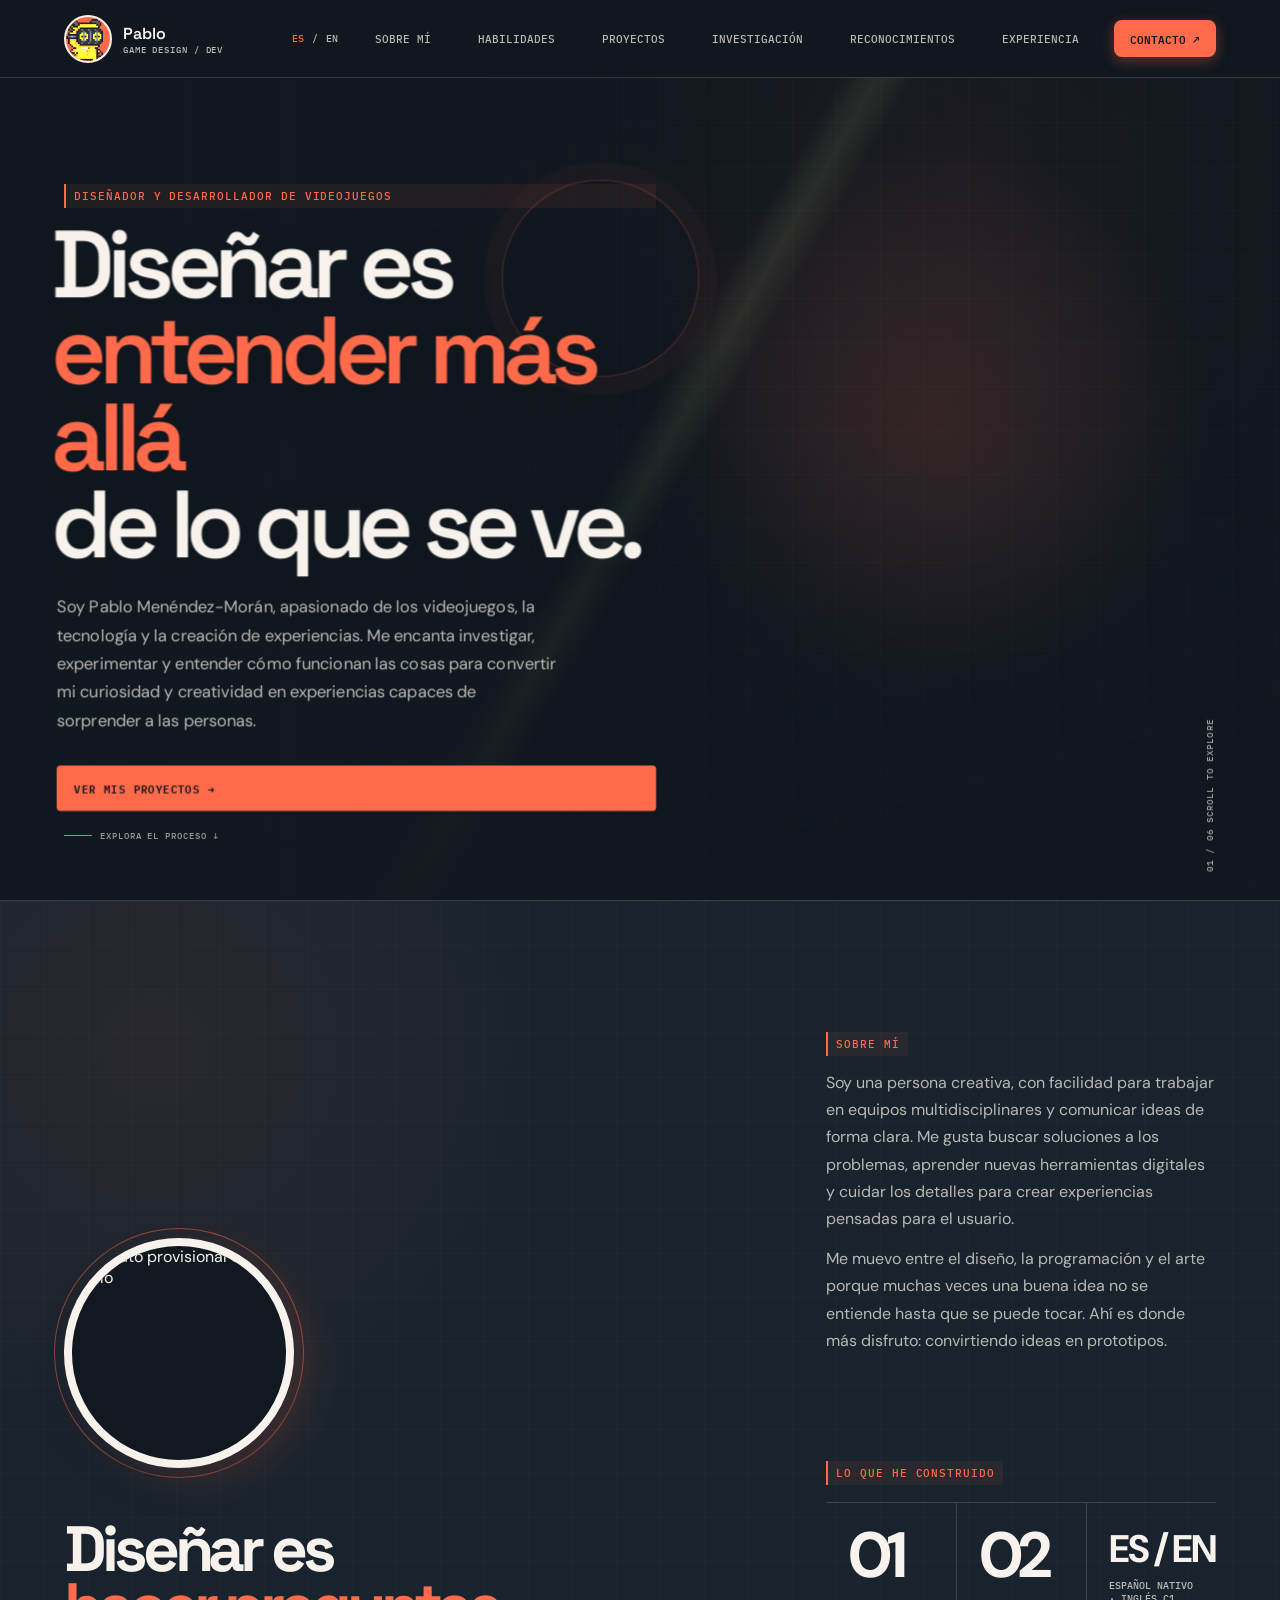
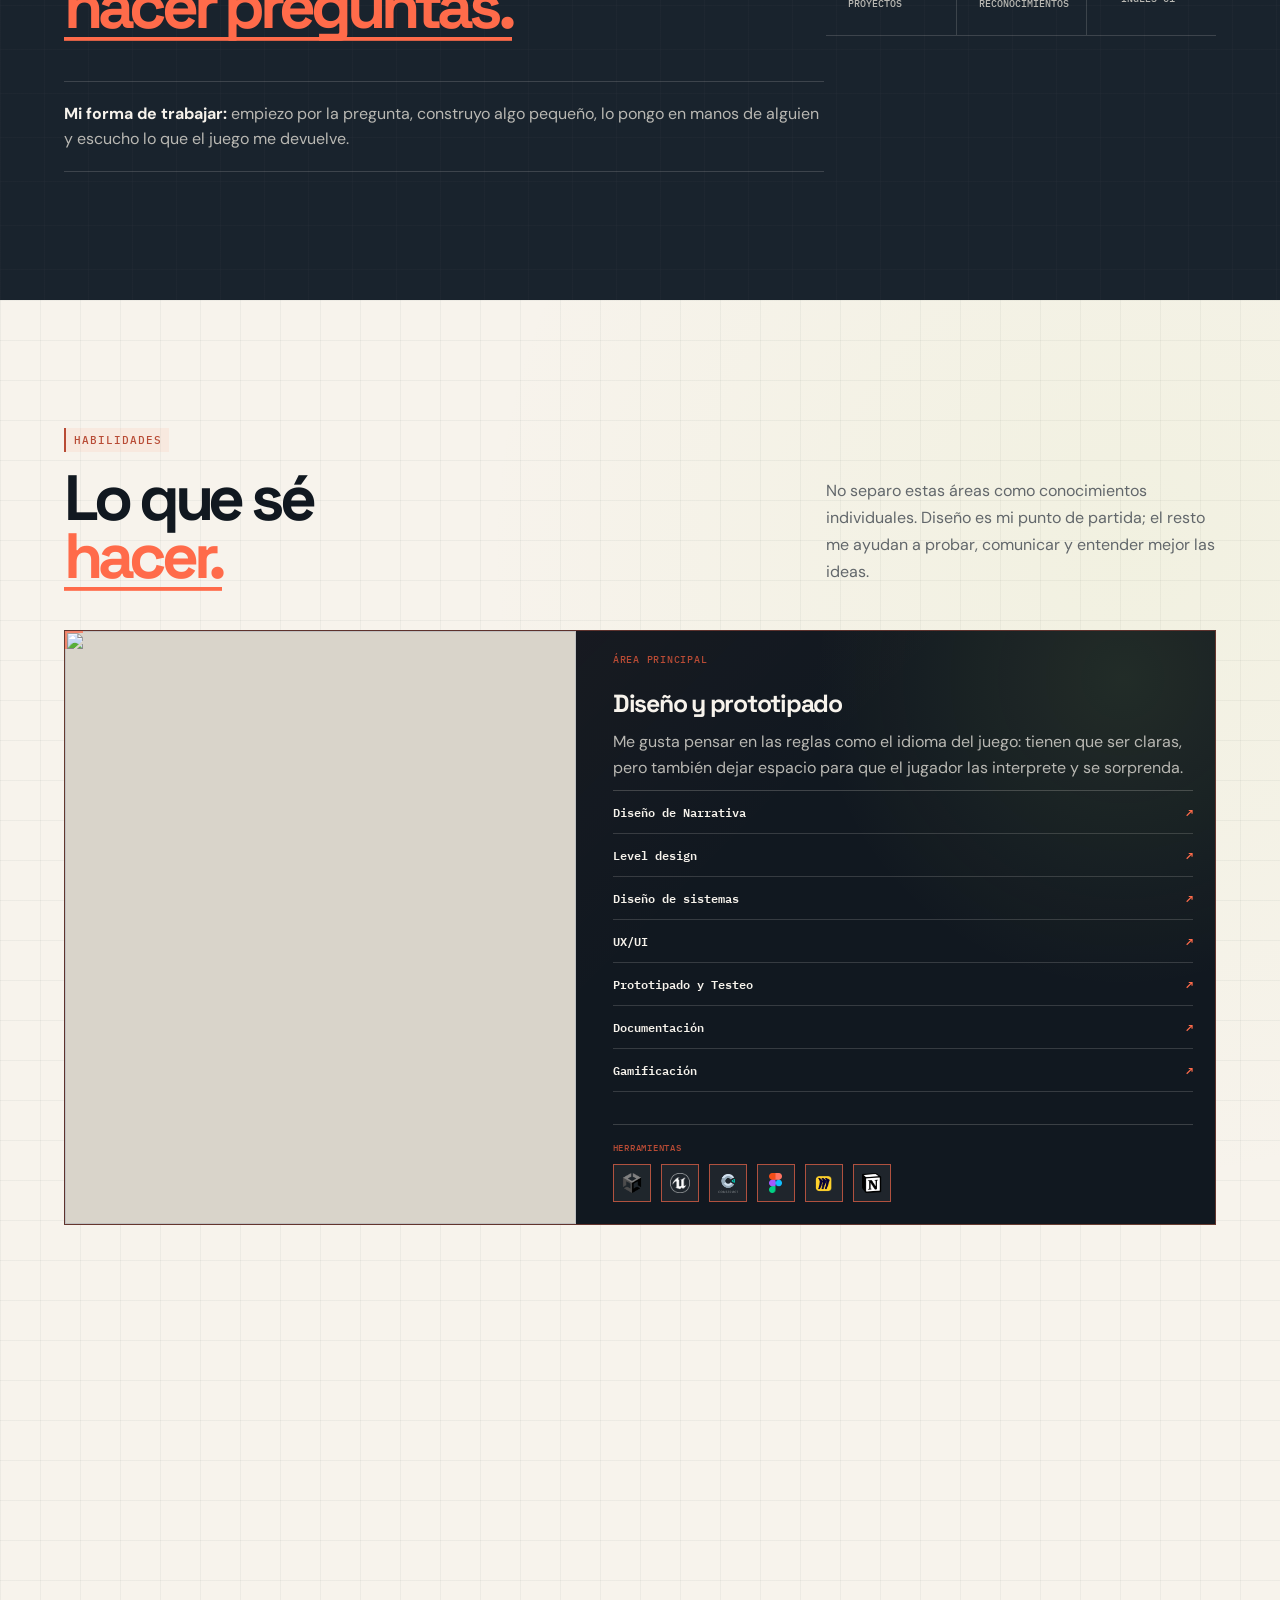
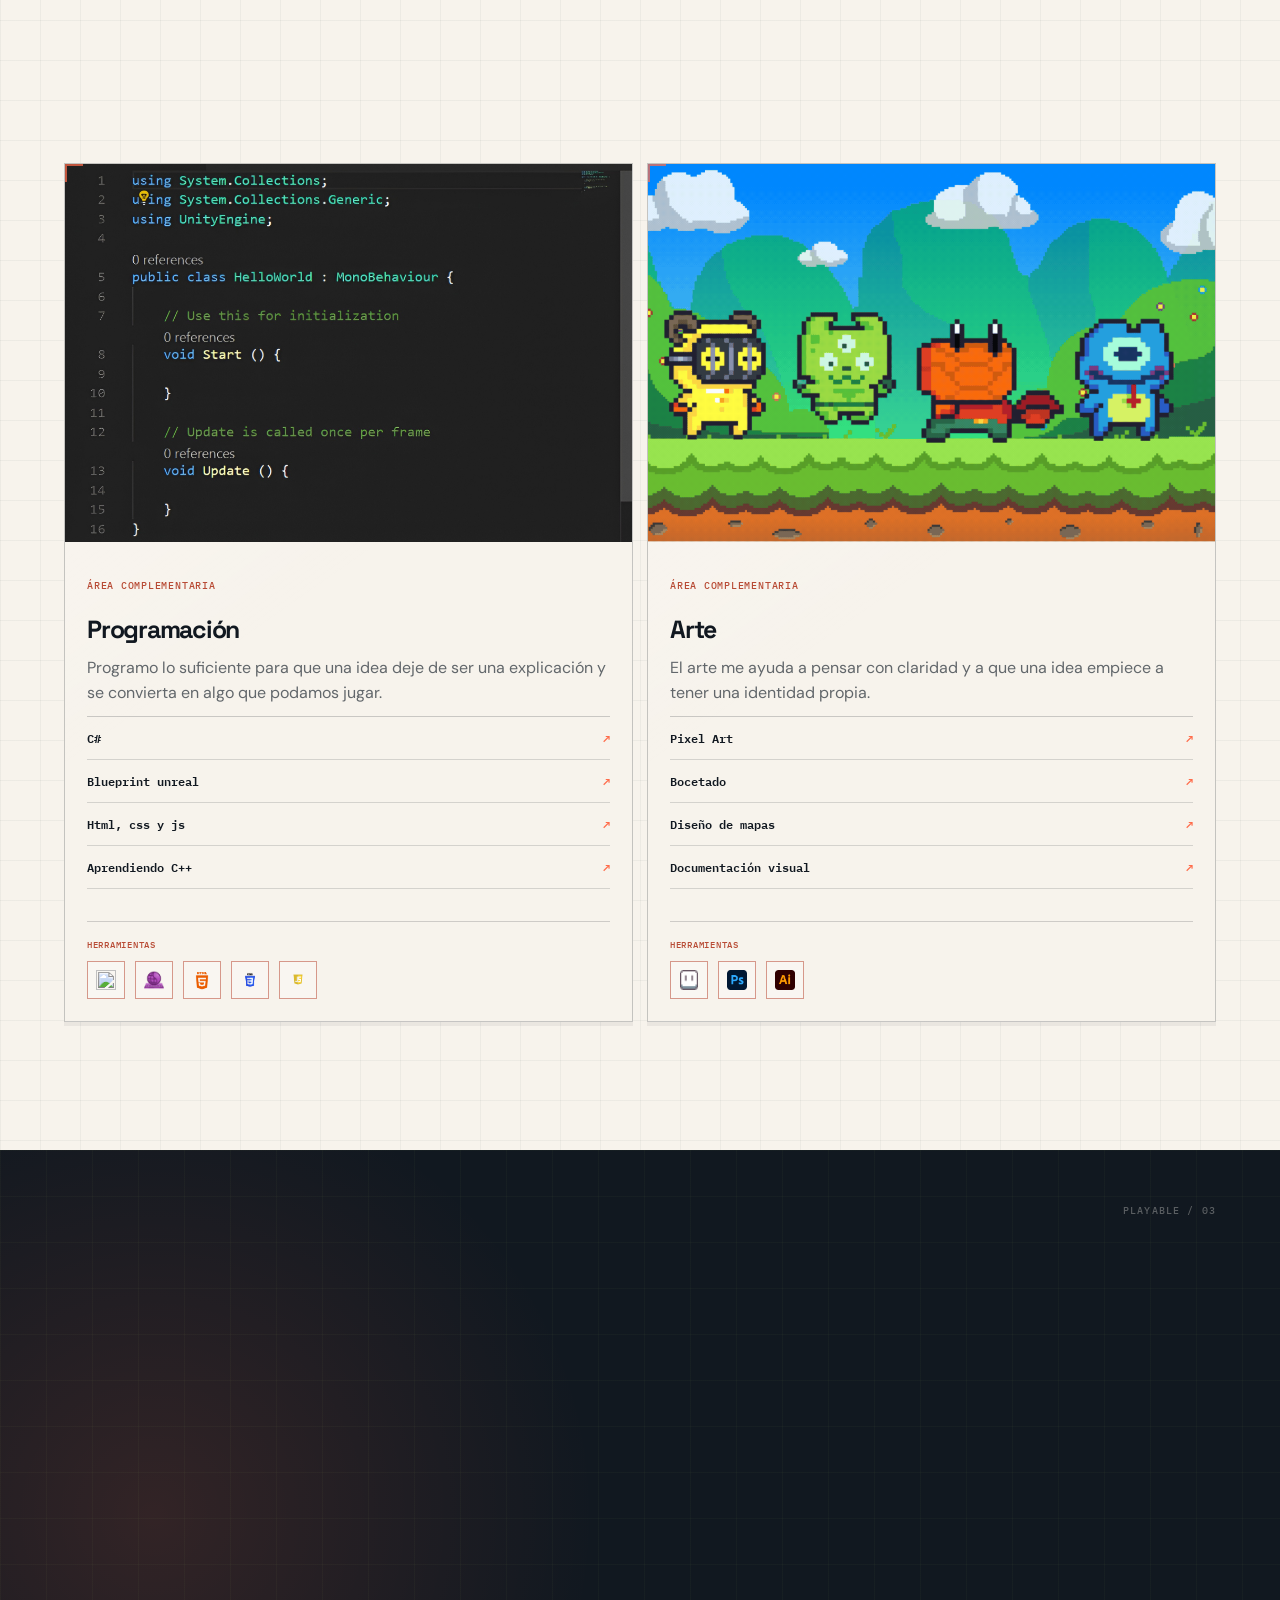
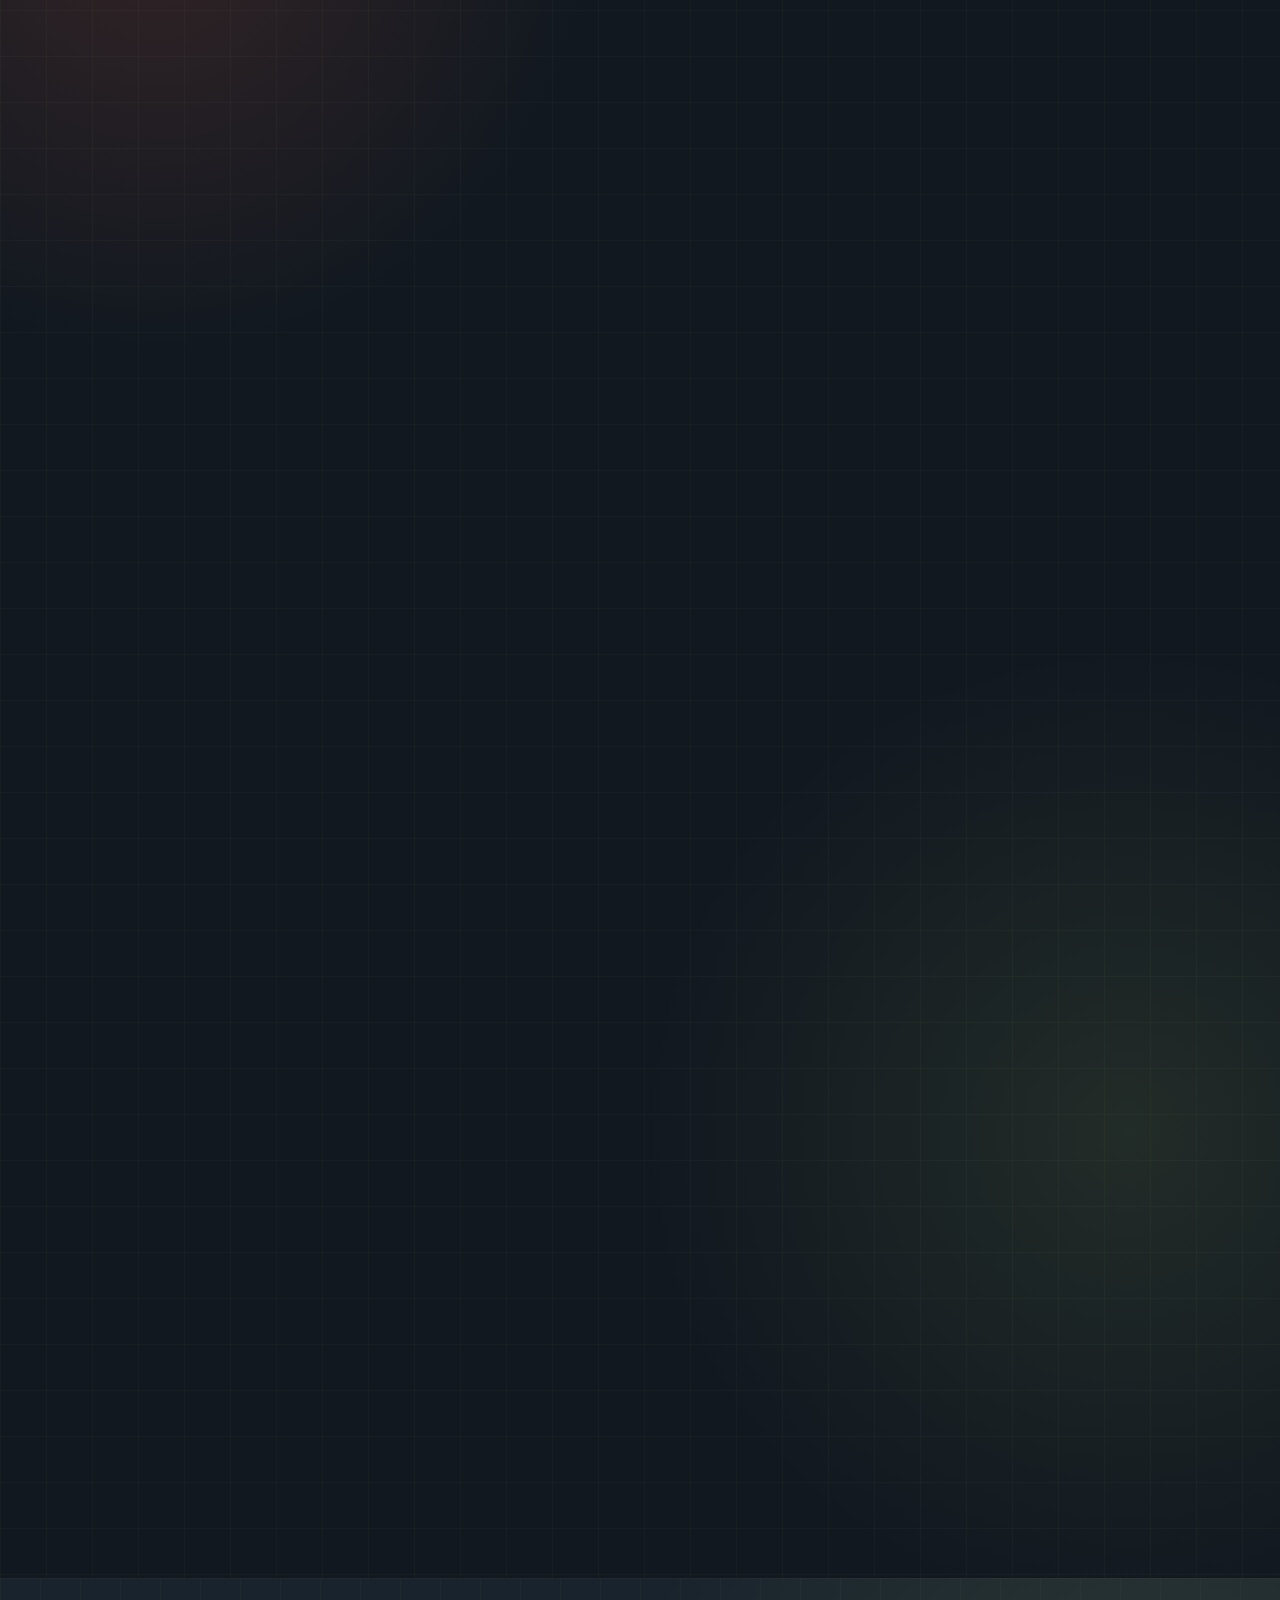
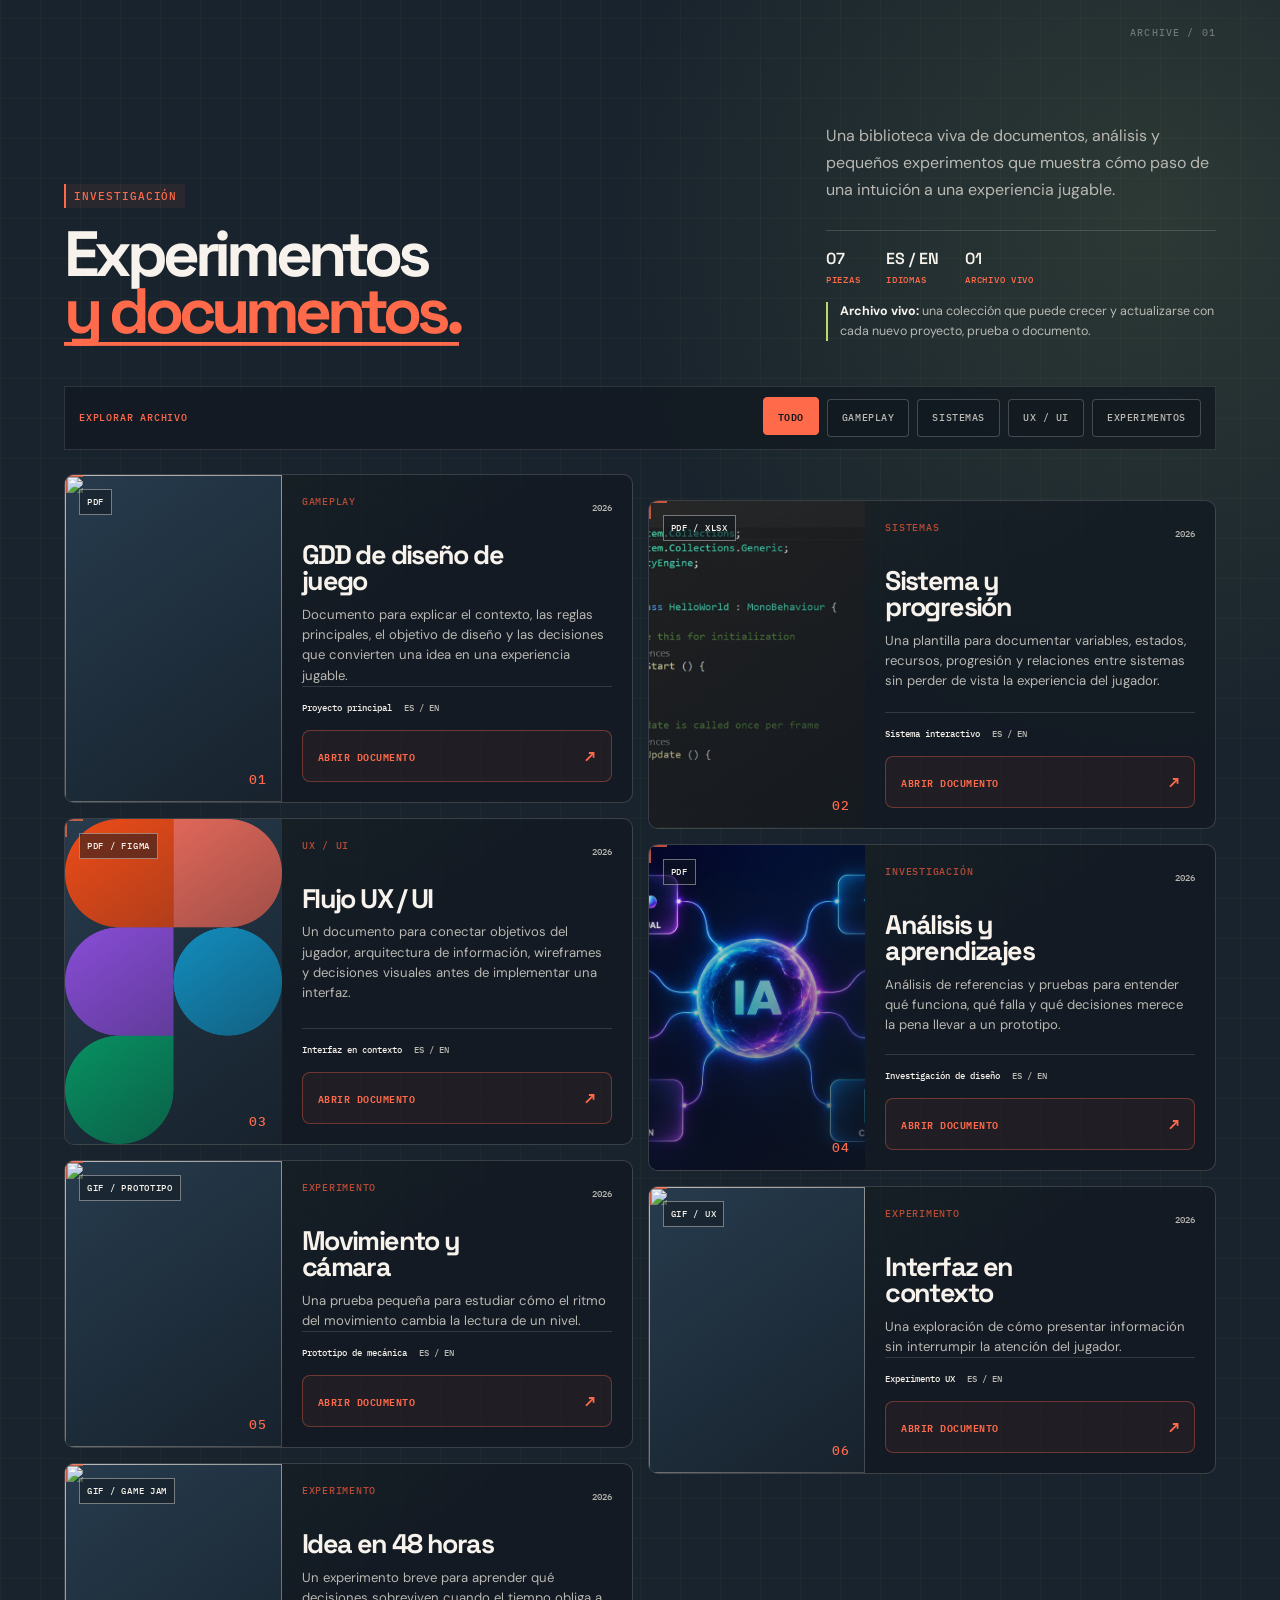
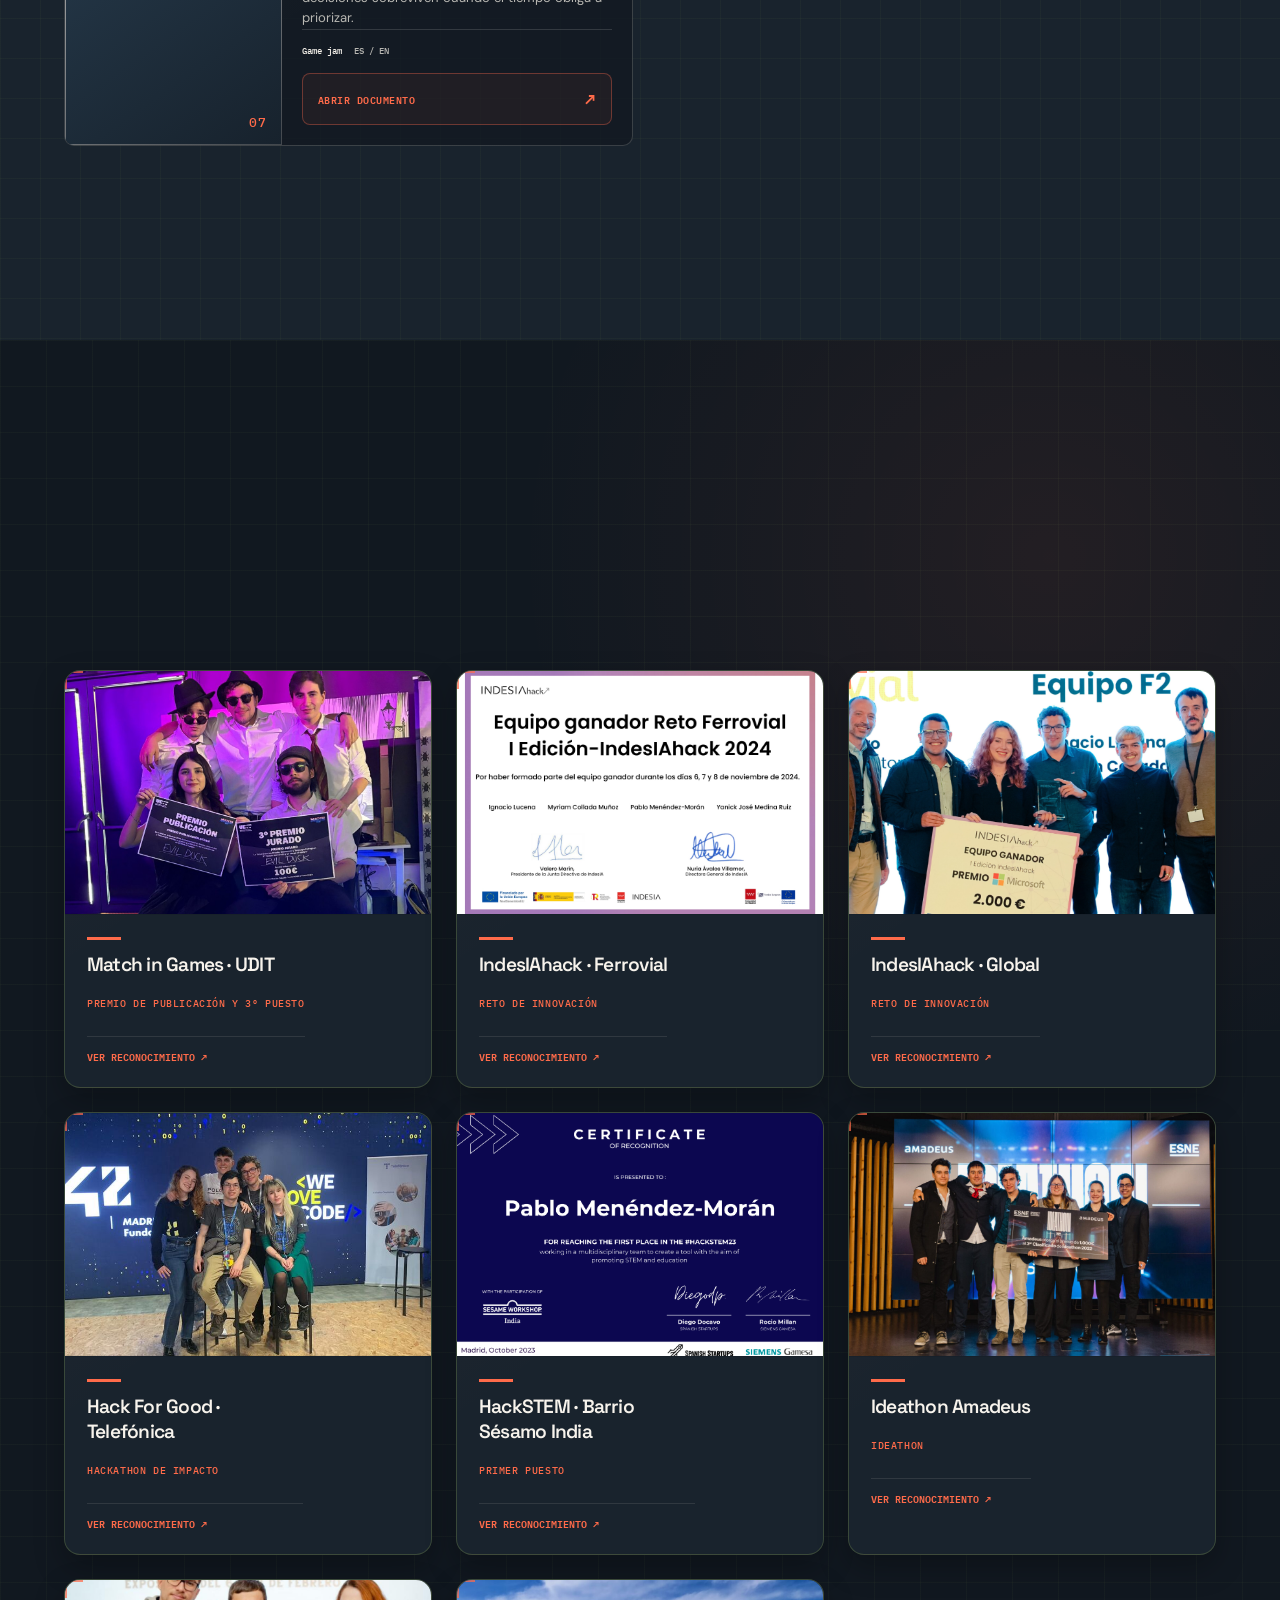
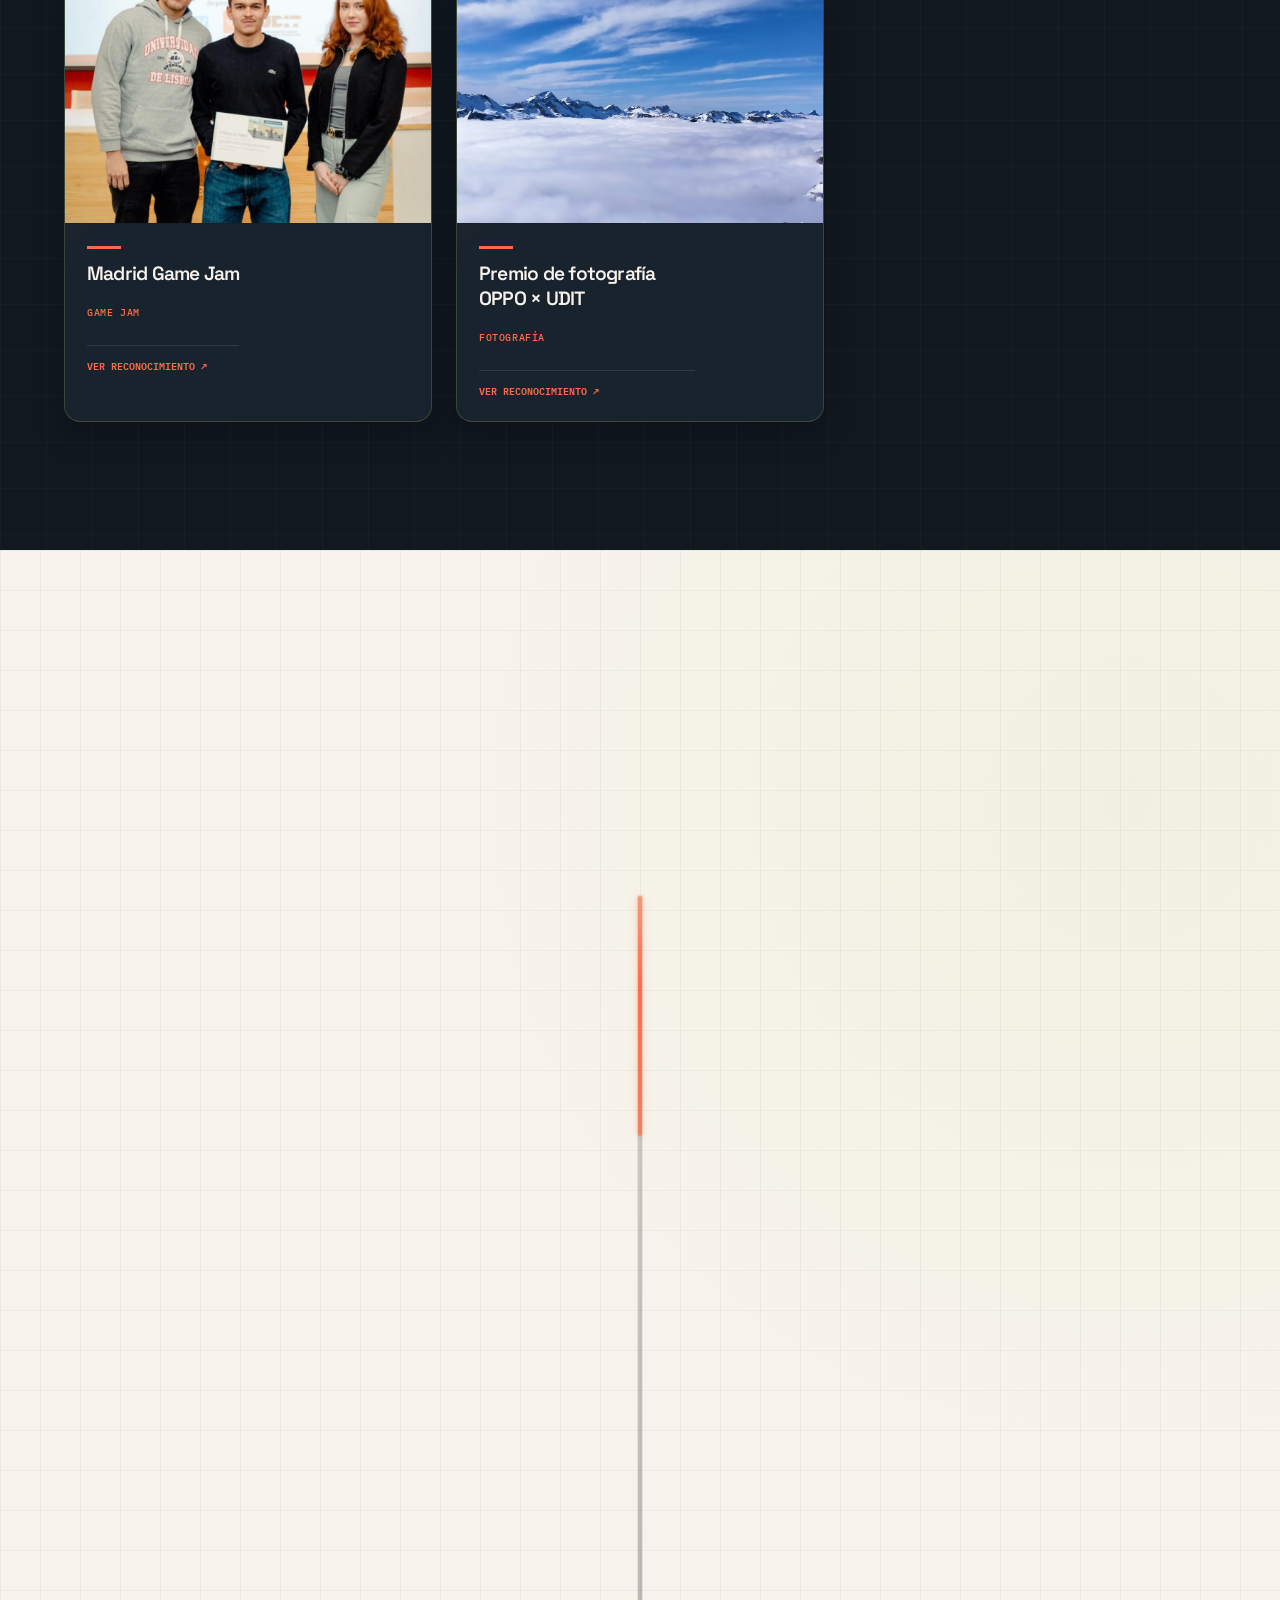
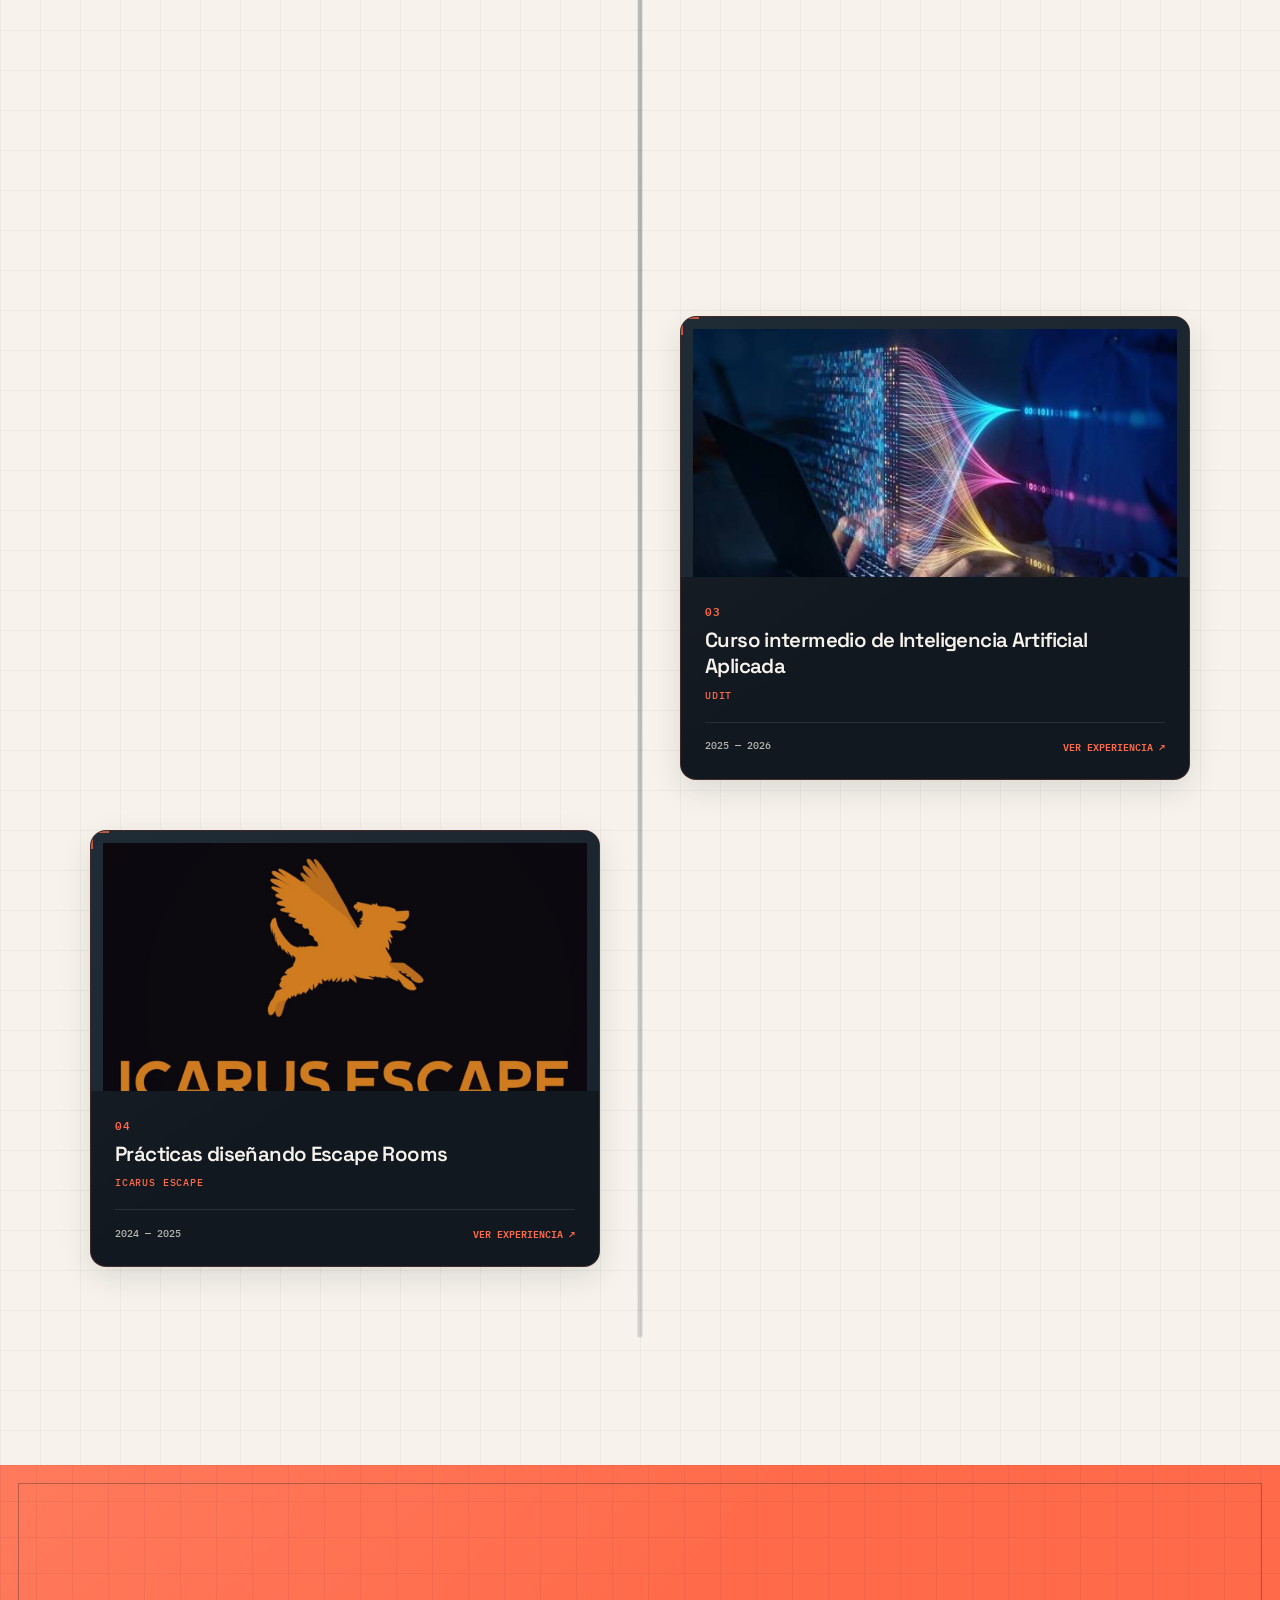
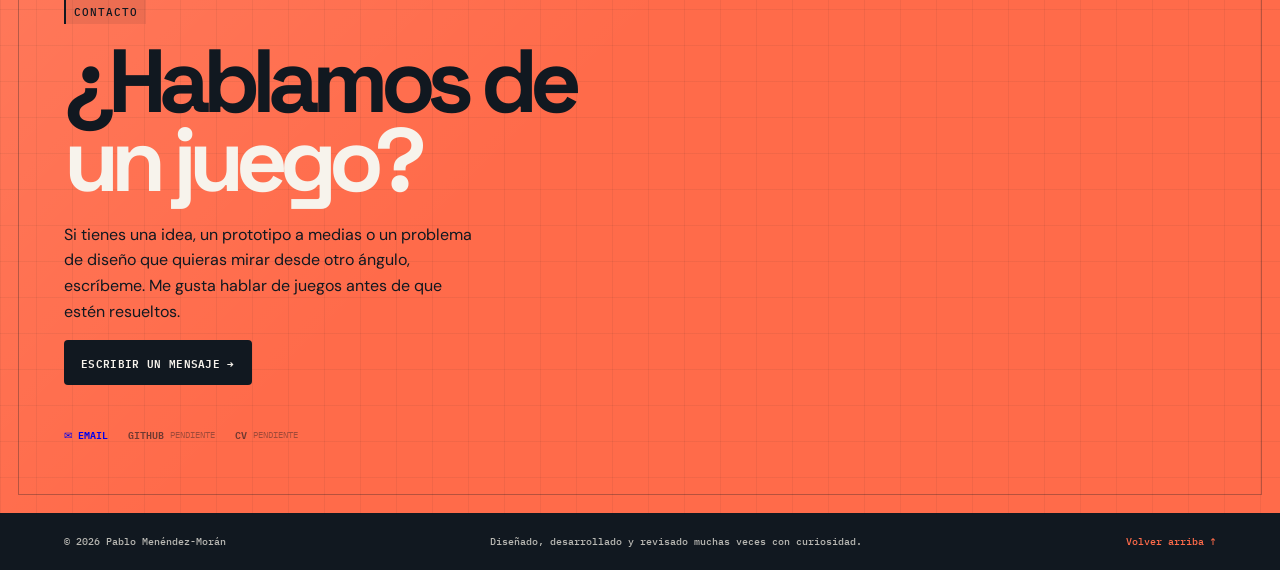
==== commit cdaee02f: "Add scroll reveal and micro animations to sections" ====
--- a/index.html
+++ b/index.html
@@ -10,7 +10,7 @@
       content="Portfolio de Pablo Menéndez-Morán, diseñador y desarrollador de videojuegos."
     />
     <title>Pablo · Game Design / Dev</title>
-    <link rel="stylesheet" href="styles.css?v=29" />
+    <link rel="stylesheet" href="styles.css?v=30" />
   </head>
   <body>
     <div class="site-shell">
@@ -338,6 +338,6 @@
     </div>
 
     <!-- Lógica de renderizado, idioma, navegación, filtros y ventanas modales. -->
-    <script src="script.js?v=24"></script>
+    <script src="script.js?v=25"></script>
   </body>
 </html>
--- a/styles.css
+++ b/styles.css
@@ -4288,3 +4288,203 @@
     background-size: 32px 32px, 32px 32px, auto, auto;
   }
 }
+
+/* --- Movimiento: entradas al hacer scroll y microinteracciones --- */
+.reveal:not(.is-revealed) {
+  opacity: 0;
+}
+.reveal.is-revealed {
+  animation: reveal-up var(--motion-reveal) var(--ease-smooth)
+    var(--reveal-delay, 0ms) backwards;
+}
+.reveal.is-revealed[data-reveal="fade"] {
+  animation-name: reveal-fade;
+}
+.reveal.is-revealed[data-reveal="card"] {
+  animation-name: reveal-card;
+  animation-duration: 900ms;
+}
+@keyframes reveal-up {
+  from {
+    opacity: 0;
+    translate: 0 28px;
+  }
+}
+@keyframes reveal-fade {
+  from {
+    opacity: 0;
+    translate: 0 12px;
+  }
+}
+@keyframes reveal-card {
+  from {
+    opacity: 0;
+    translate: 0 48px;
+    scale: 0.96;
+  }
+}
+
+/* Subrayado que se dibuja bajo la palabra destacada de cada título. */
+.section-heading h2 em,
+.contact-section h2 em {
+  background: linear-gradient(currentColor, currentColor) no-repeat 0 92% / 0%
+    0.06em;
+  -webkit-box-decoration-break: clone;
+  box-decoration-break: clone;
+  transition: background-size 900ms var(--ease-smooth) 350ms;
+}
+.is-revealed h2 em,
+.section-heading > :first-child:not(.reveal) h2 em,
+.contact-inner:not(:has(.reveal)) h2 em {
+  background-size: 100% 0.06em;
+}
+
+/* Entrada de la portada al cargar la página. */
+.hero-copy > * {
+  animation: reveal-up 900ms var(--ease-smooth) backwards;
+}
+.hero-copy > :nth-child(1) { animation-delay: 120ms; }
+.hero-copy > :nth-child(2) { animation-delay: 220ms; }
+.hero-copy > :nth-child(3) { animation-delay: 360ms; }
+.hero-copy > :nth-child(4) { animation-delay: 480ms; }
+.hero-copy > :nth-child(5) { animation-delay: 620ms; }
+.hero-visual {
+  animation: hero-settle 1800ms var(--ease-smooth) backwards;
+}
+@keyframes hero-settle {
+  from {
+    opacity: 0;
+    scale: 1.08;
+  }
+}
+.hero-scroll-cue.hero-scroll-cue {
+  animation:
+    reveal-up 900ms var(--ease-smooth) 620ms backwards,
+    cue-bob 2.4s ease-in-out 1.6s infinite;
+}
+@keyframes cue-bob {
+  50% {
+    translate: 0 6px;
+    opacity: 0.6;
+  }
+}
+
+/* Iconos de herramientas que aparecen uno a uno cuando entra su tarjeta. */
+.skill-card.is-revealed .tool-icon {
+  animation: tool-pop 520ms cubic-bezier(0.34, 1.56, 0.64, 1) backwards;
+  animation-delay: calc(var(--reveal-delay, 0ms) + 450ms);
+}
+.skill-card.is-revealed .tool-icon:nth-child(2) { animation-delay: calc(var(--reveal-delay, 0ms) + 510ms); }
+.skill-card.is-revealed .tool-icon:nth-child(3) { animation-delay: calc(var(--reveal-delay, 0ms) + 570ms); }
+.skill-card.is-revealed .tool-icon:nth-child(4) { animation-delay: calc(var(--reveal-delay, 0ms) + 630ms); }
+.skill-card.is-revealed .tool-icon:nth-child(5) { animation-delay: calc(var(--reveal-delay, 0ms) + 690ms); }
+.skill-card.is-revealed .tool-icon:nth-child(6) { animation-delay: calc(var(--reveal-delay, 0ms) + 750ms); }
+@keyframes tool-pop {
+  from {
+    opacity: 0;
+    scale: 0.4;
+  }
+}
+
+/* Transiciones suaves para estados hover que antes cambiaban de golpe. */
+.button,
+.project-card,
+.document-card,
+.tool-icon,
+.skill-item,
+.project-link,
+.award-open,
+.document-filter,
+.language-switcher button {
+  transition:
+    transform var(--motion-hover) var(--ease-smooth),
+    background-color 250ms ease,
+    border-color 250ms ease,
+    box-shadow var(--motion-hover) var(--ease-smooth),
+    color 250ms ease,
+    padding 250ms var(--ease-smooth);
+}
+.tool-icon img,
+.tool-icon::after,
+.main-nav a:not(.nav-cta)::after,
+.about-profile-photo::before,
+.about-profile-photo::after,
+.projects-section .project-card .project-content h3,
+.award-card img,
+.project-card-media {
+  transition:
+    transform var(--motion-hover) var(--ease-smooth),
+    opacity 250ms ease,
+    border-color 250ms ease;
+}
+.button-dark::after,
+.button-primary::after {
+  transition: transform 700ms var(--ease-smooth);
+}
+.button:active,
+.document-filter:active,
+.language-switcher button:active {
+  transform: translateY(0) scale(0.97);
+  transition-duration: 90ms;
+}
+
+/* Flechas que se desplazan en diagonal al pasar el puntero. */
+.skill-item span:last-child,
+.project-link b,
+.document-open span {
+  display: inline-block;
+  transition: transform 300ms var(--ease-smooth);
+}
+.skill-item:hover span:last-child,
+.skill-item:focus-visible span:last-child,
+.project-card:hover .project-link b,
+.project-card:focus-visible .project-link b,
+.document-card:hover .document-open span,
+.document-open:focus-visible span {
+  transform: translate(3px, -3px);
+}
+
+/* Medios de proyecto con un leve zoom al pasar el puntero. */
+.project-card-media-frame {
+  overflow: hidden;
+}
+.project-card:hover .project-card-media,
+.project-card:focus-visible .project-card-media {
+  transform: scale(1.04);
+}
+
+/* Marca: el retrato se balancea ligeramente al pasar el puntero. */
+.brand-character-mask {
+  transition:
+    transform var(--motion-hover) cubic-bezier(0.34, 1.56, 0.64, 1),
+    border-color 250ms ease;
+}
+.brand:hover .brand-character-mask,
+.brand:focus-visible .brand-character-mask {
+  transform: rotate(-8deg) scale(1.08);
+  border-color: var(--coral);
+}
+
+/* Indicador de progreso con un brillo sutil en el extremo. */
+.scroll-progress {
+  box-shadow: 0 0 10px rgba(255, 107, 74, 0.6);
+  transition: width 120ms linear;
+}
+
+@media (prefers-reduced-motion: reduce) {
+  .reveal,
+  .hero-copy > *,
+  .hero-visual,
+  .hero-scroll-cue.hero-scroll-cue,
+  .skill-card .tool-icon {
+    animation: none !important;
+  }
+  .reveal:not(.is-revealed) {
+    opacity: 1;
+  }
+  .section-heading h2 em,
+  .contact-section h2 em {
+    background-size: 100% 0.06em;
+    transition: none;
+  }
+}
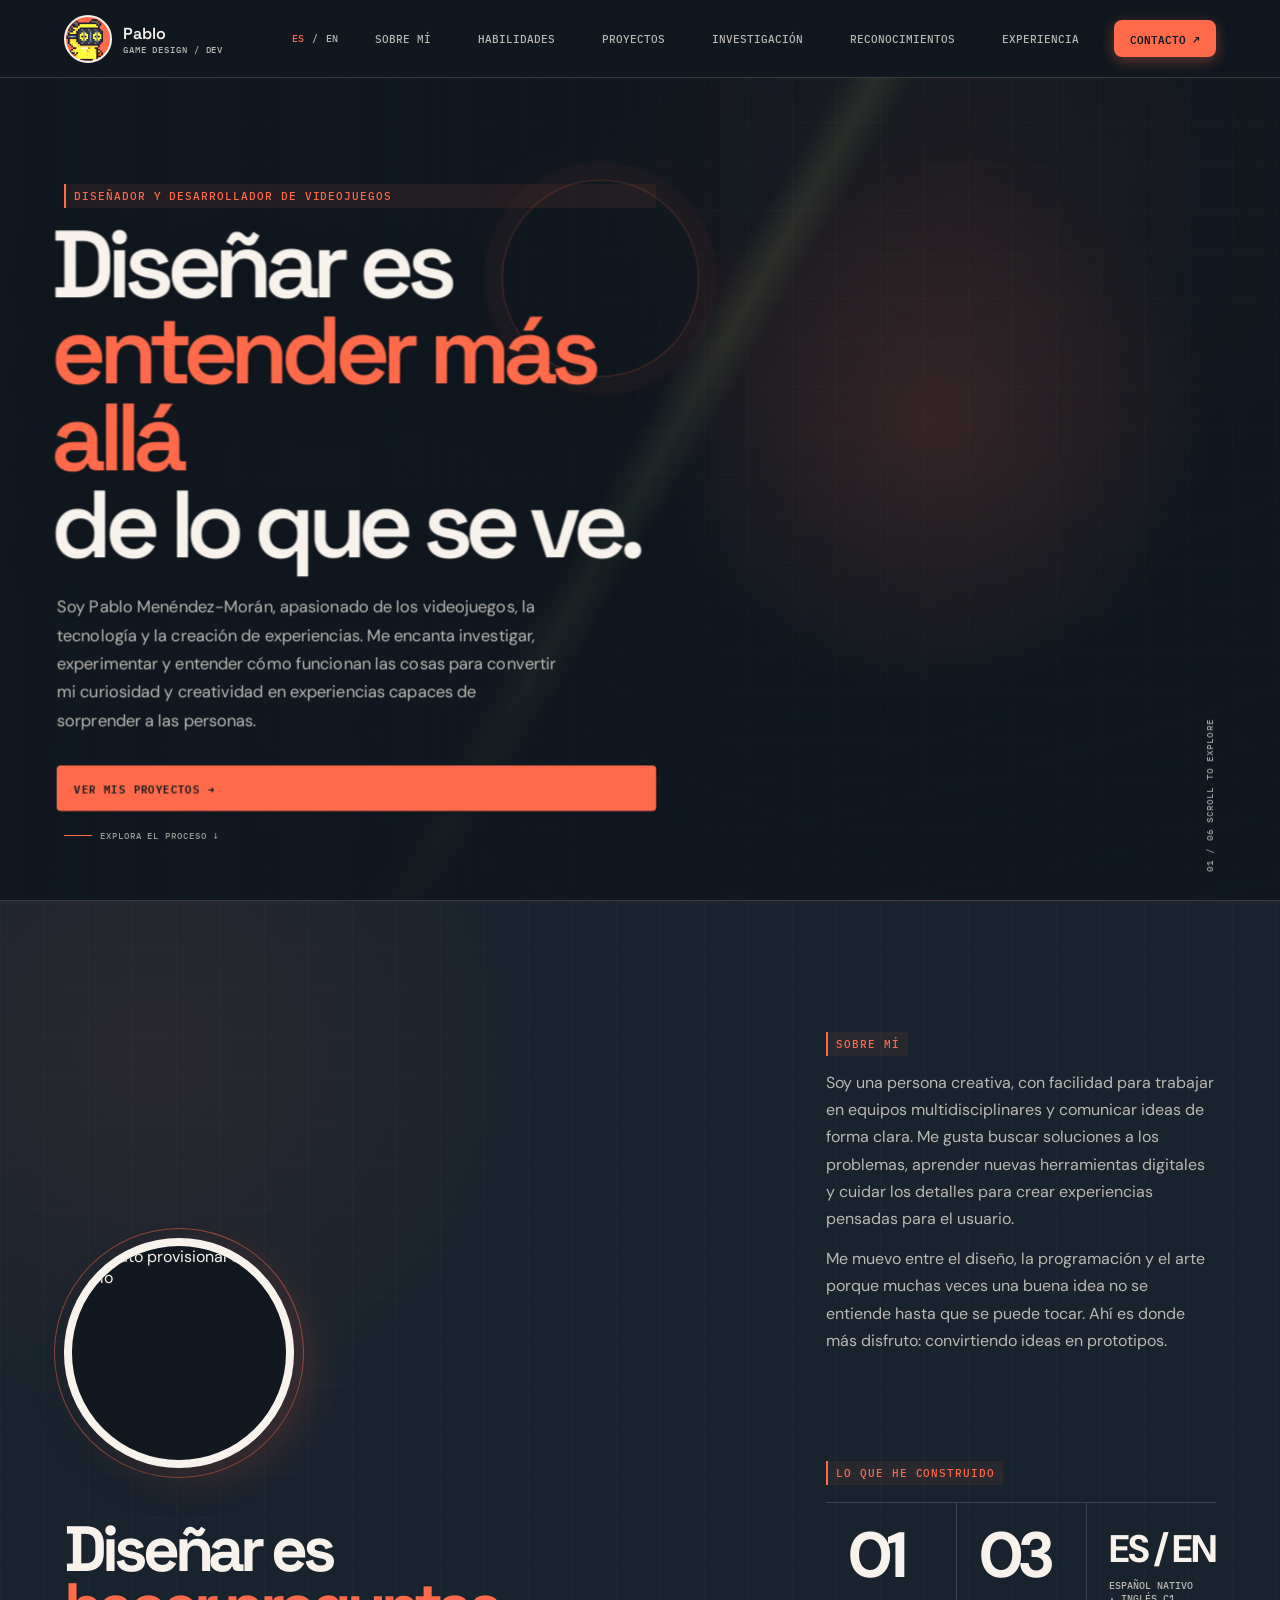
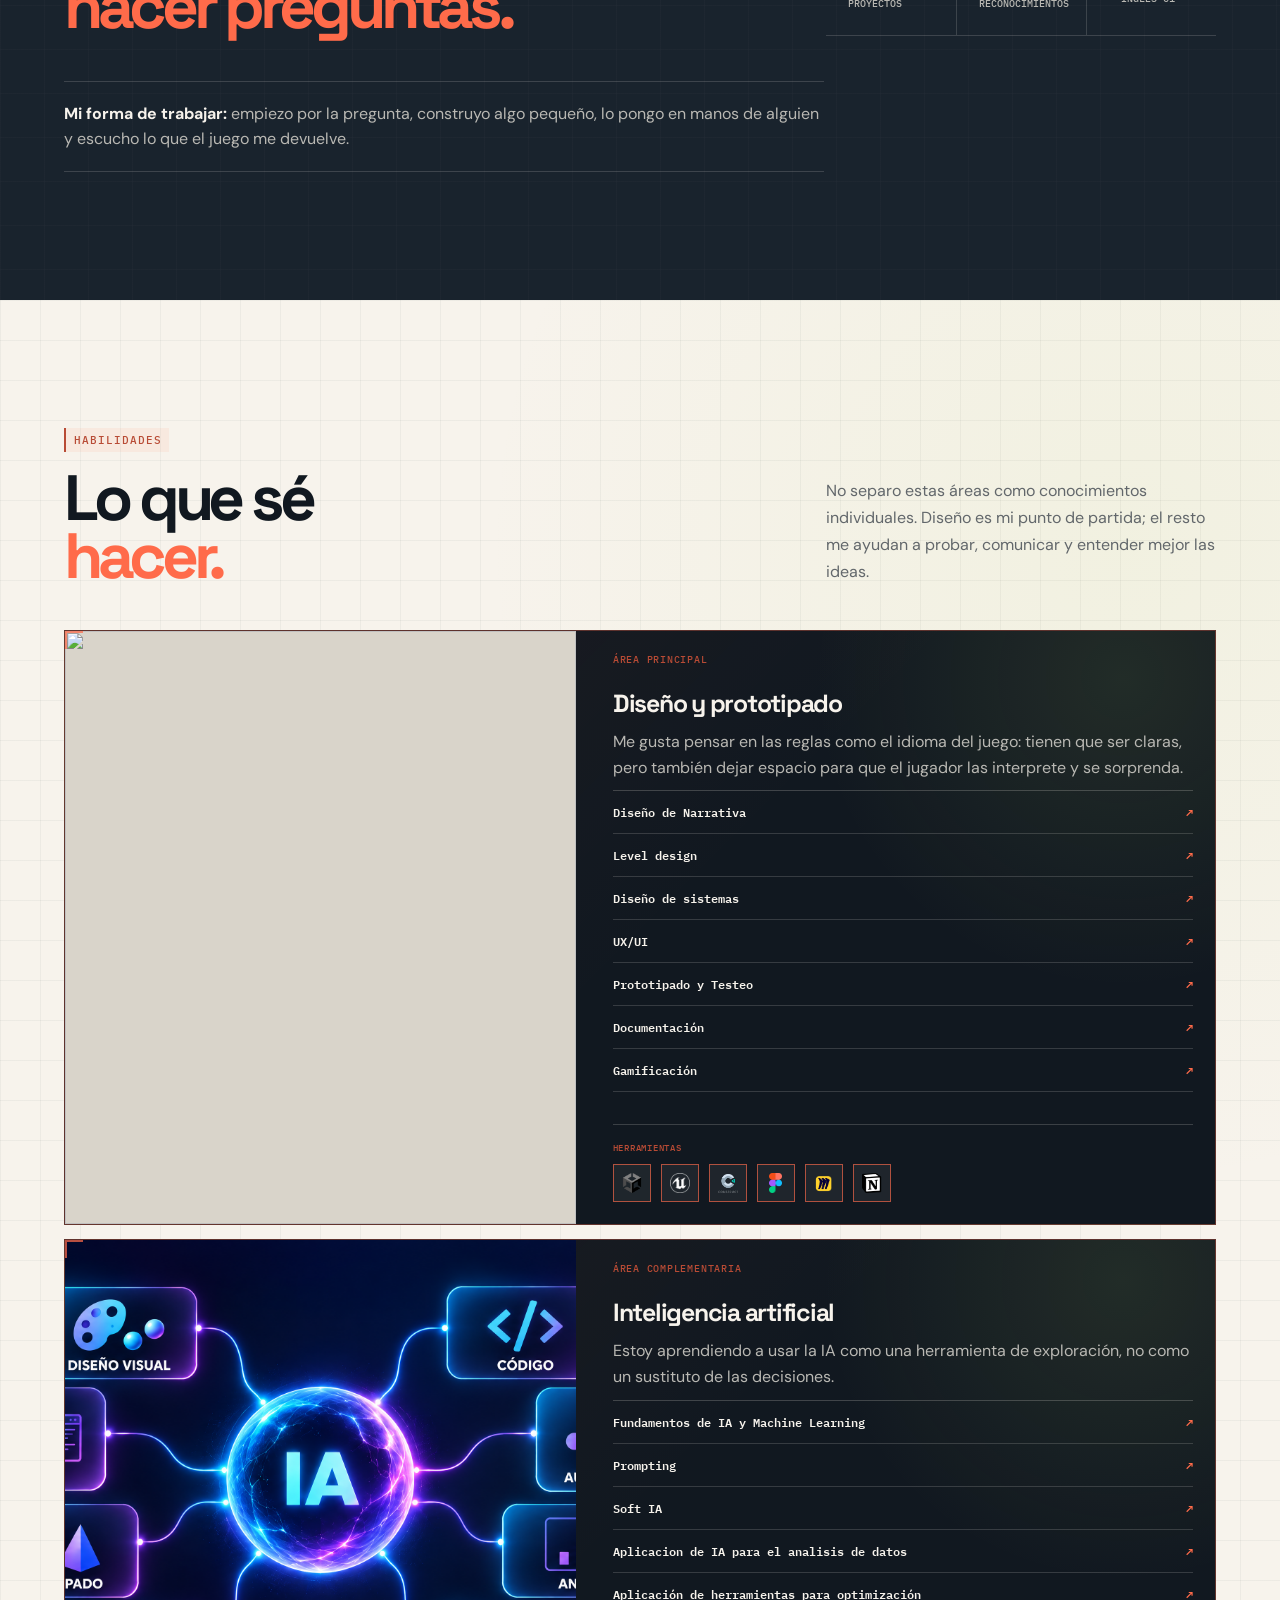
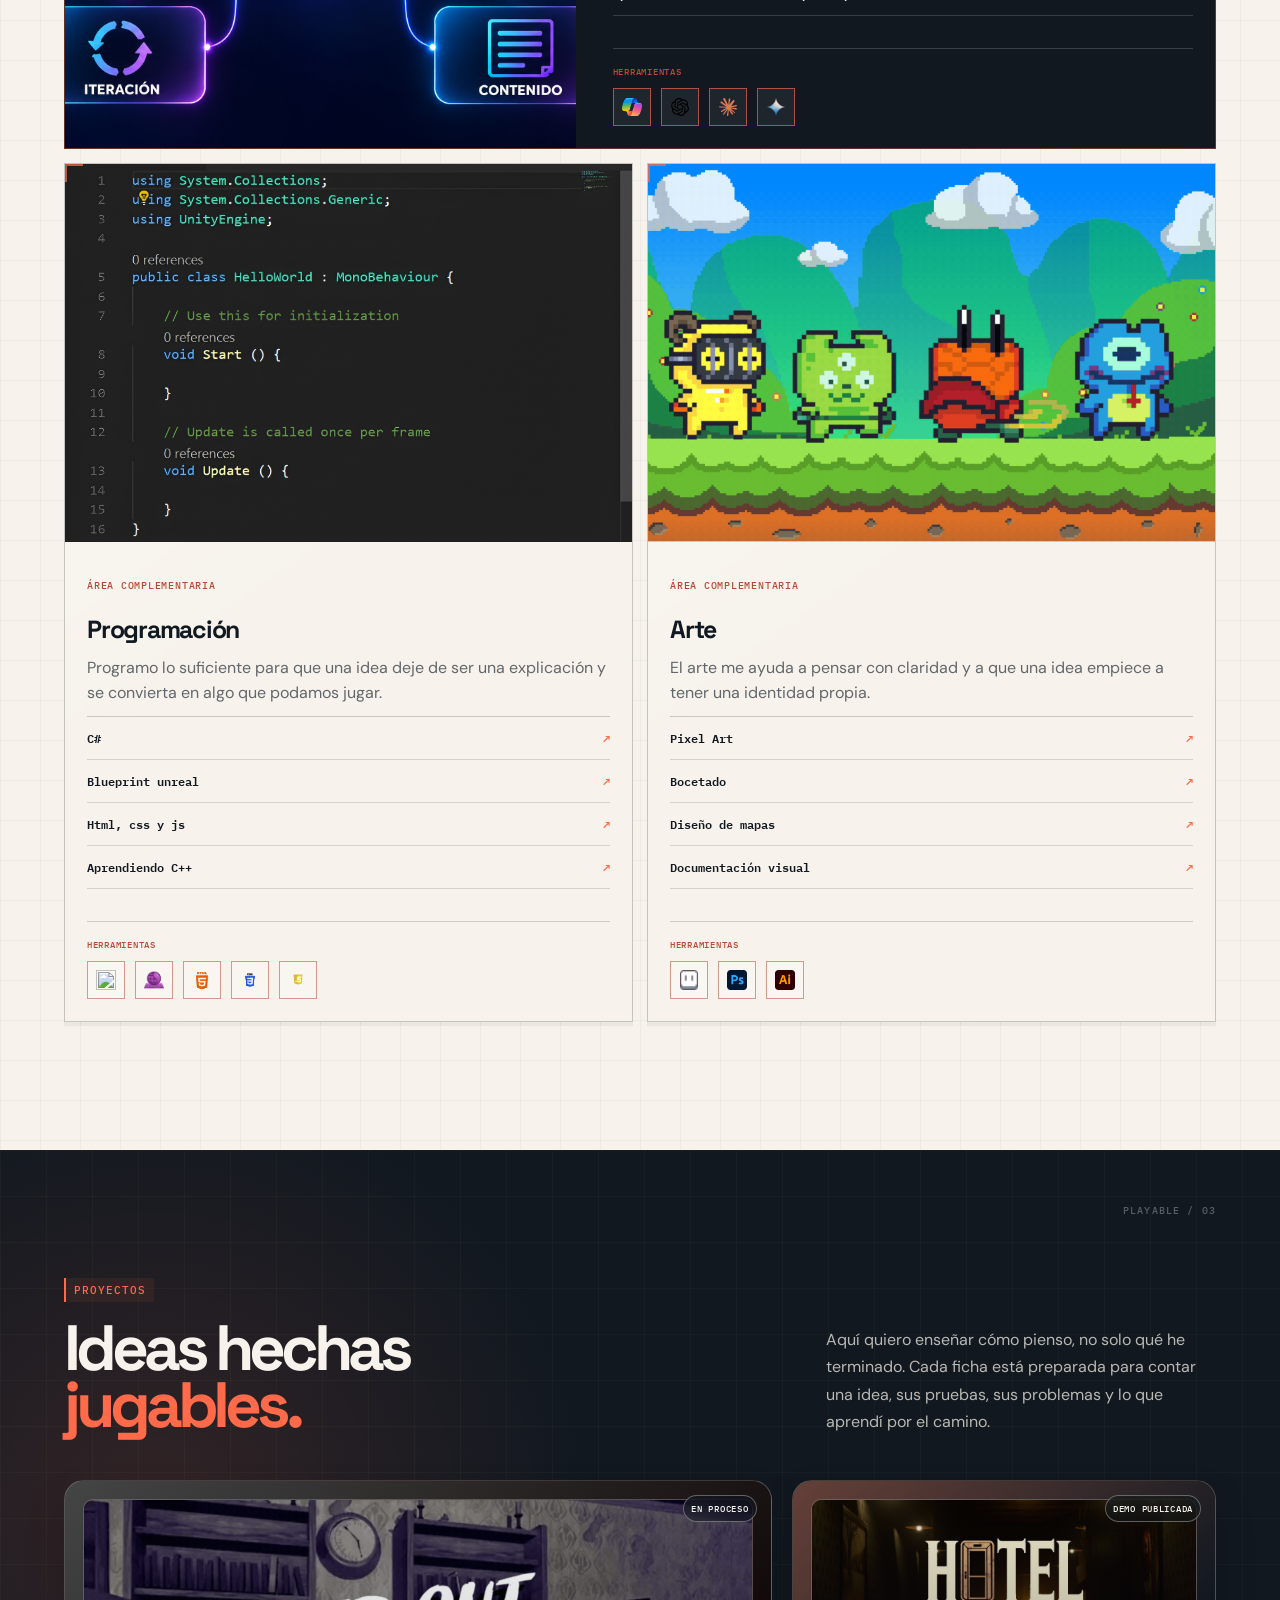
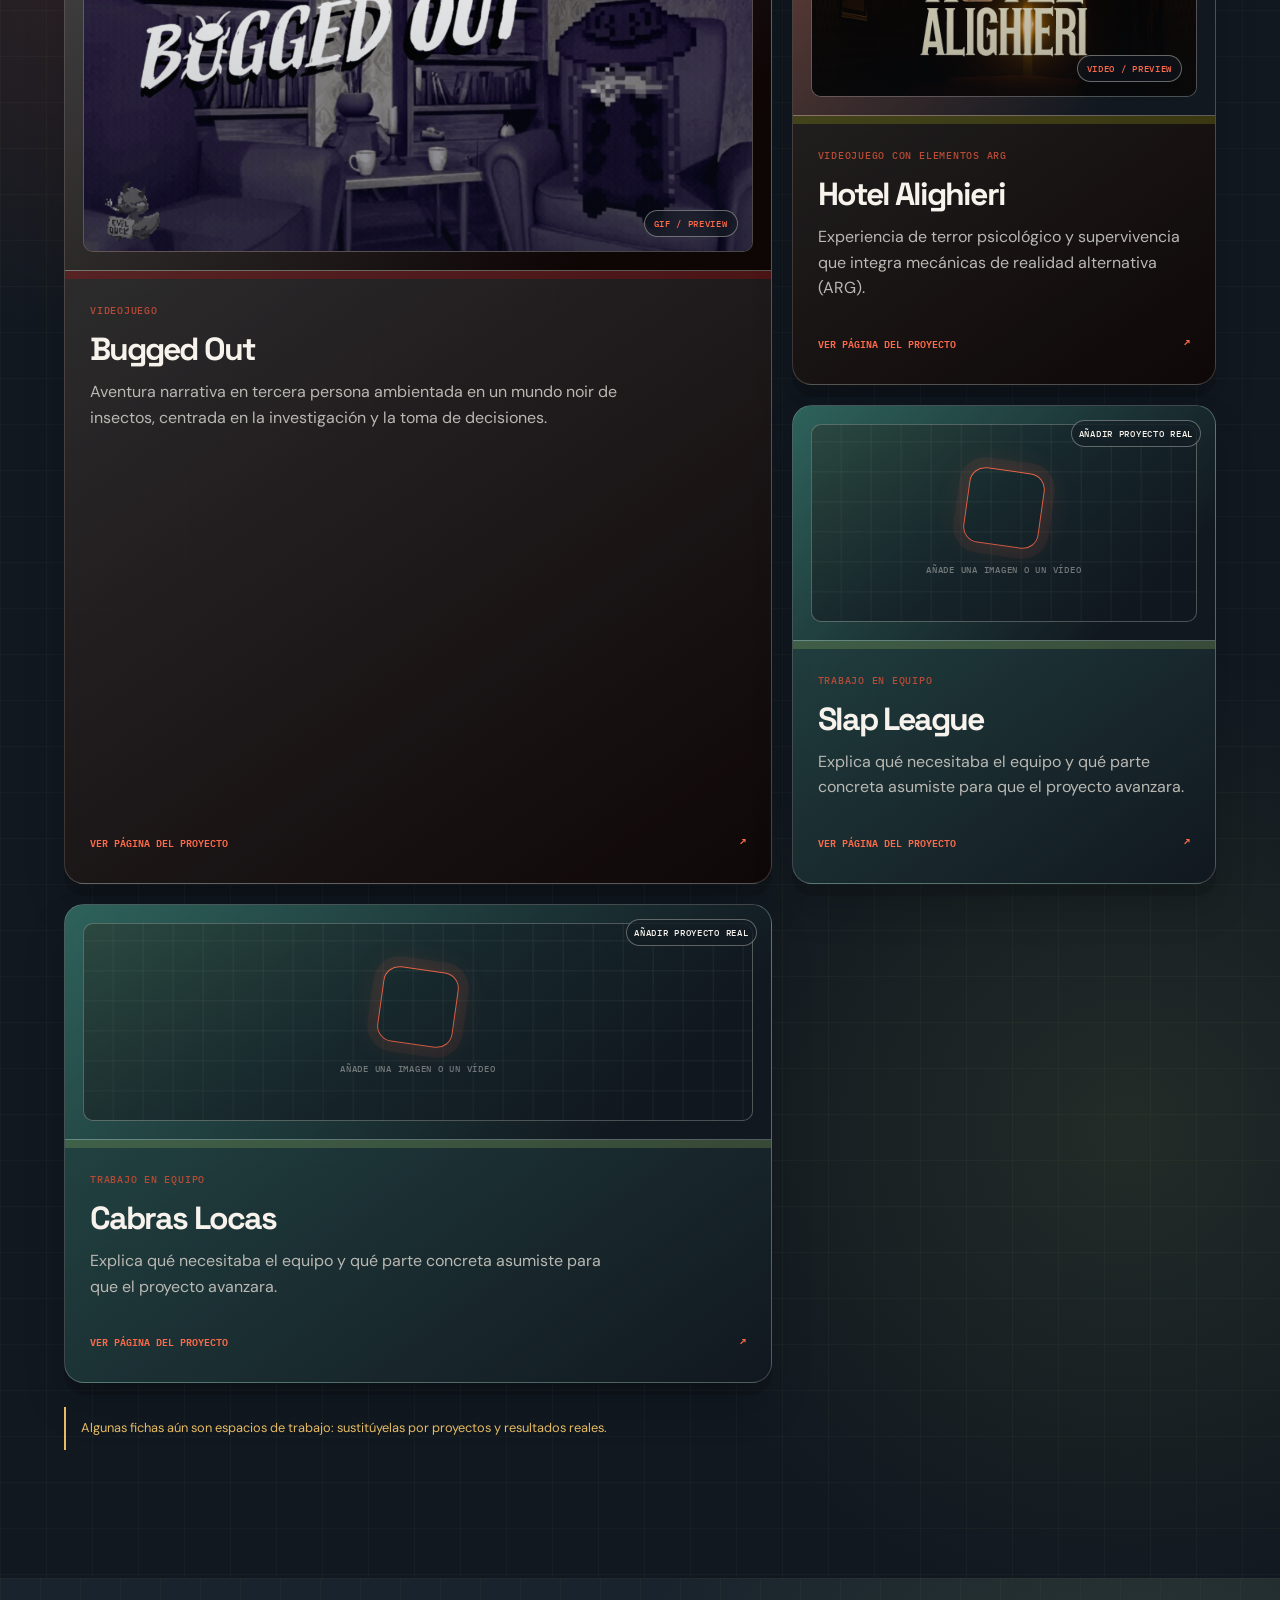
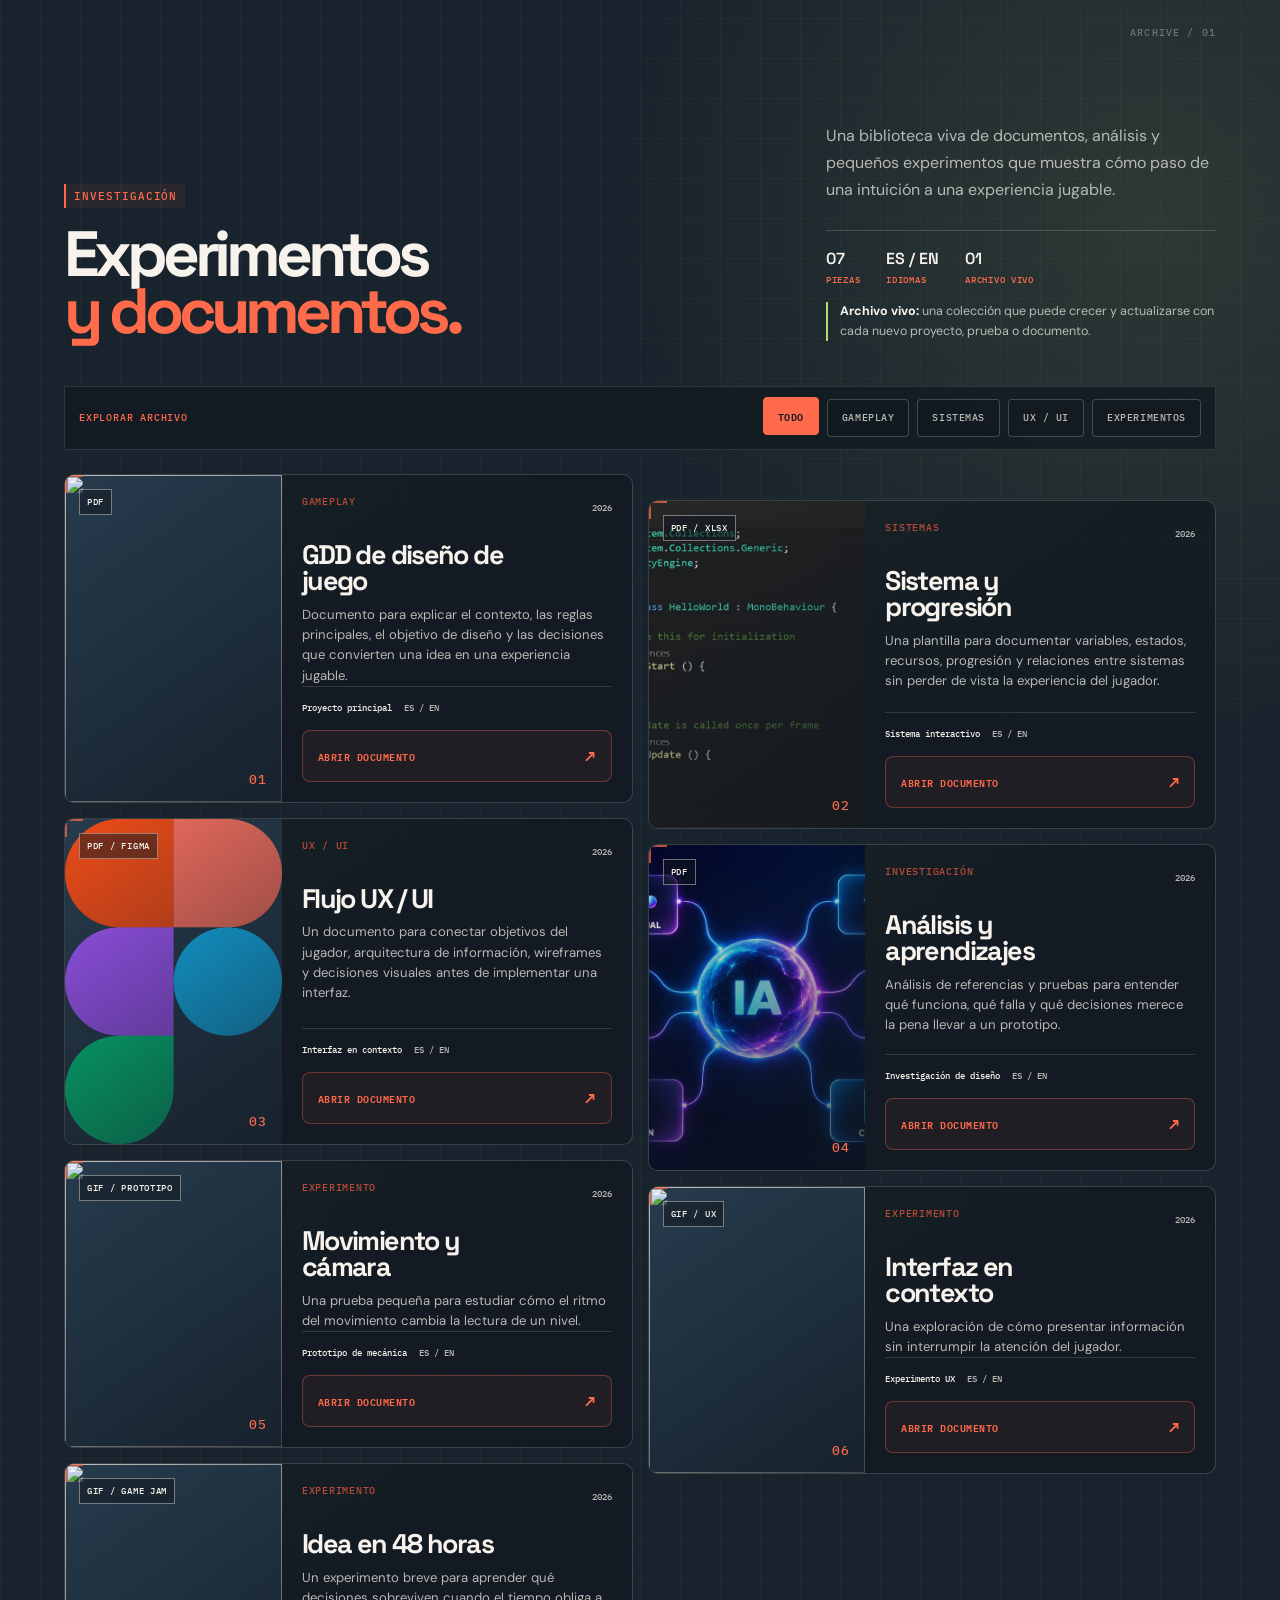
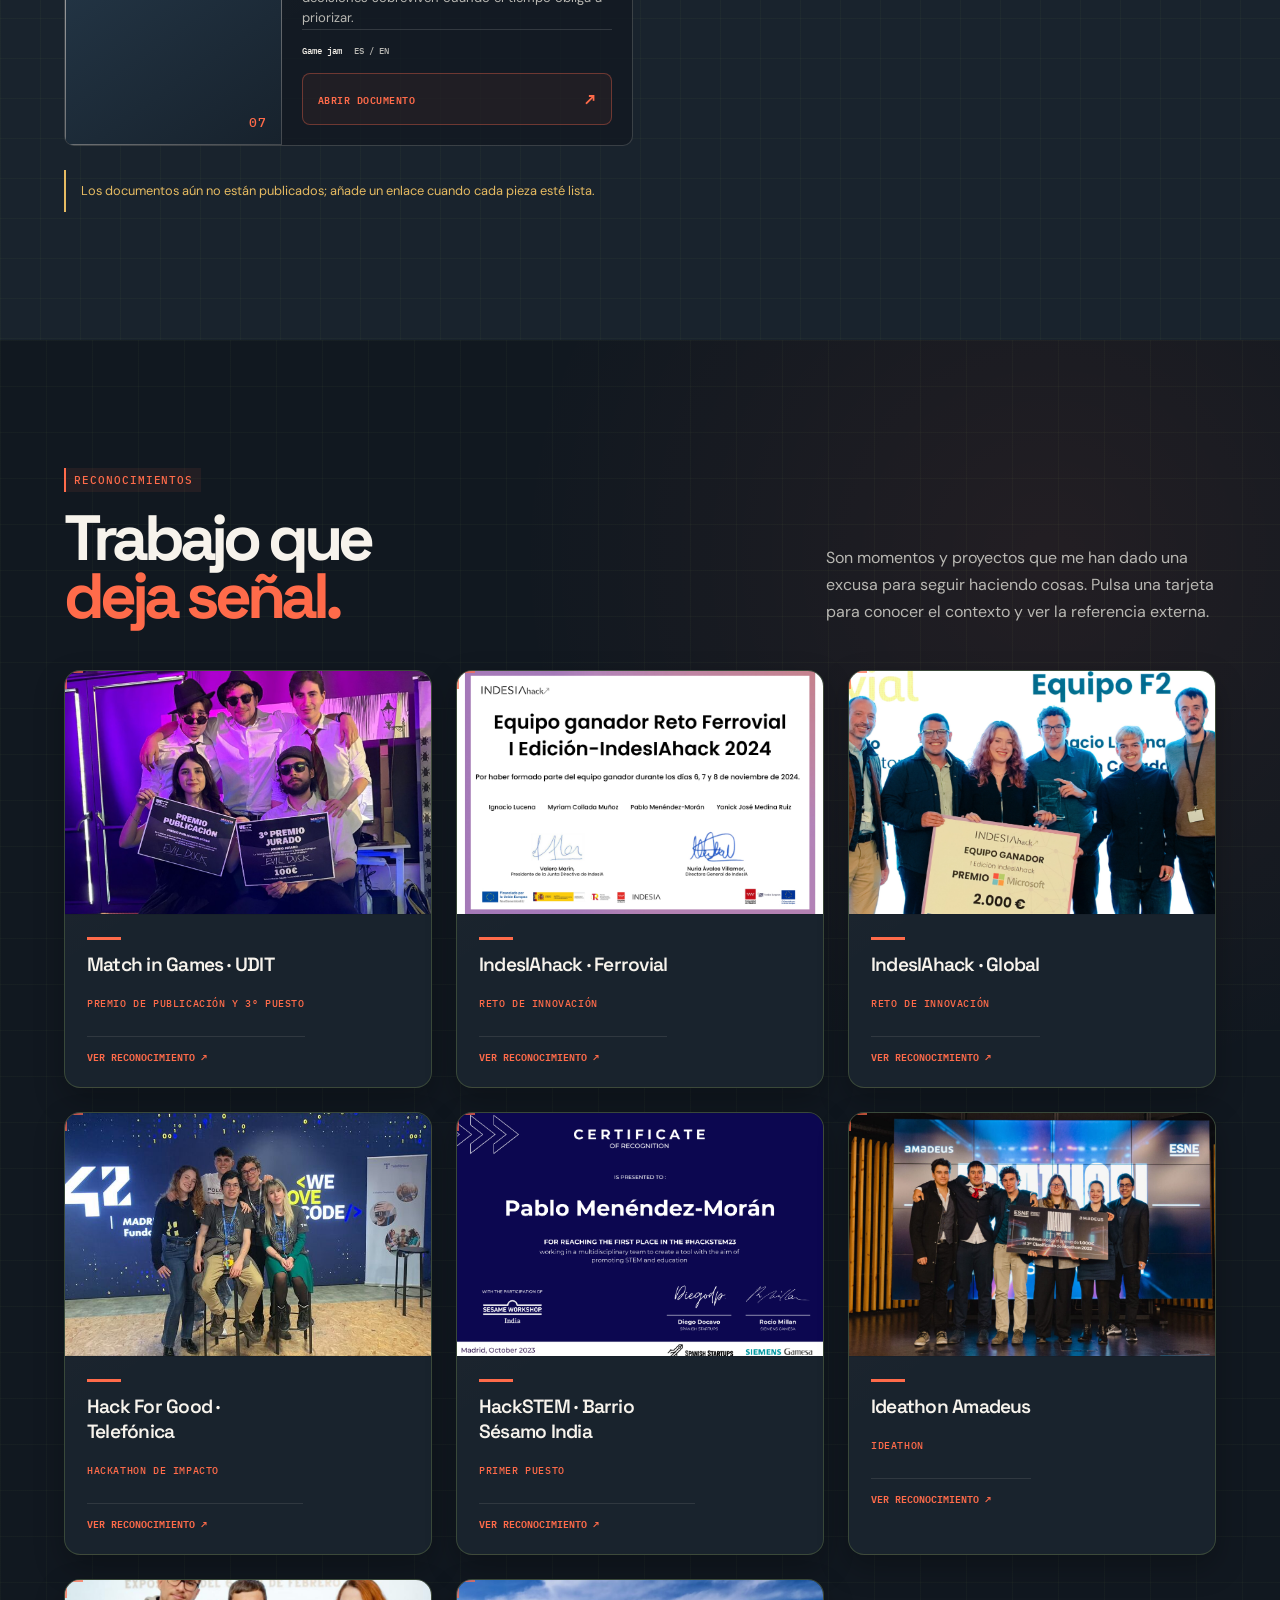
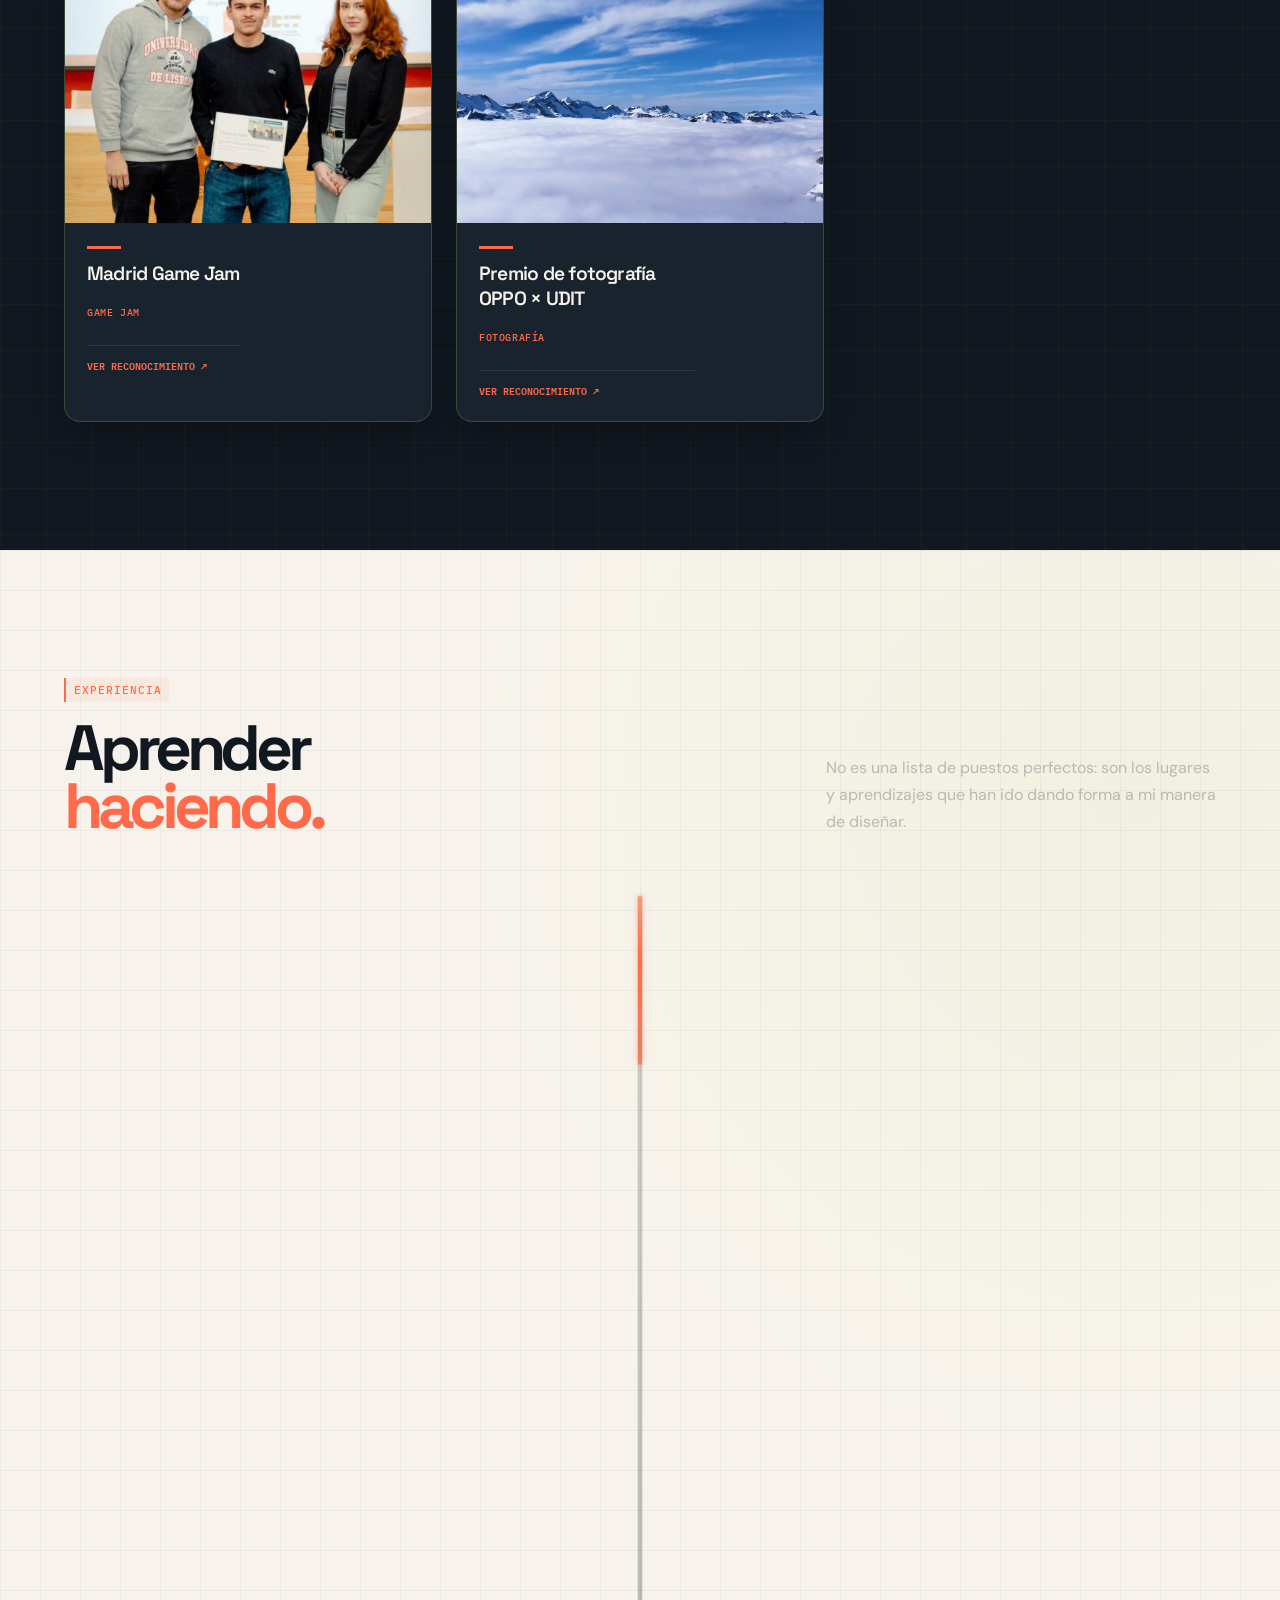
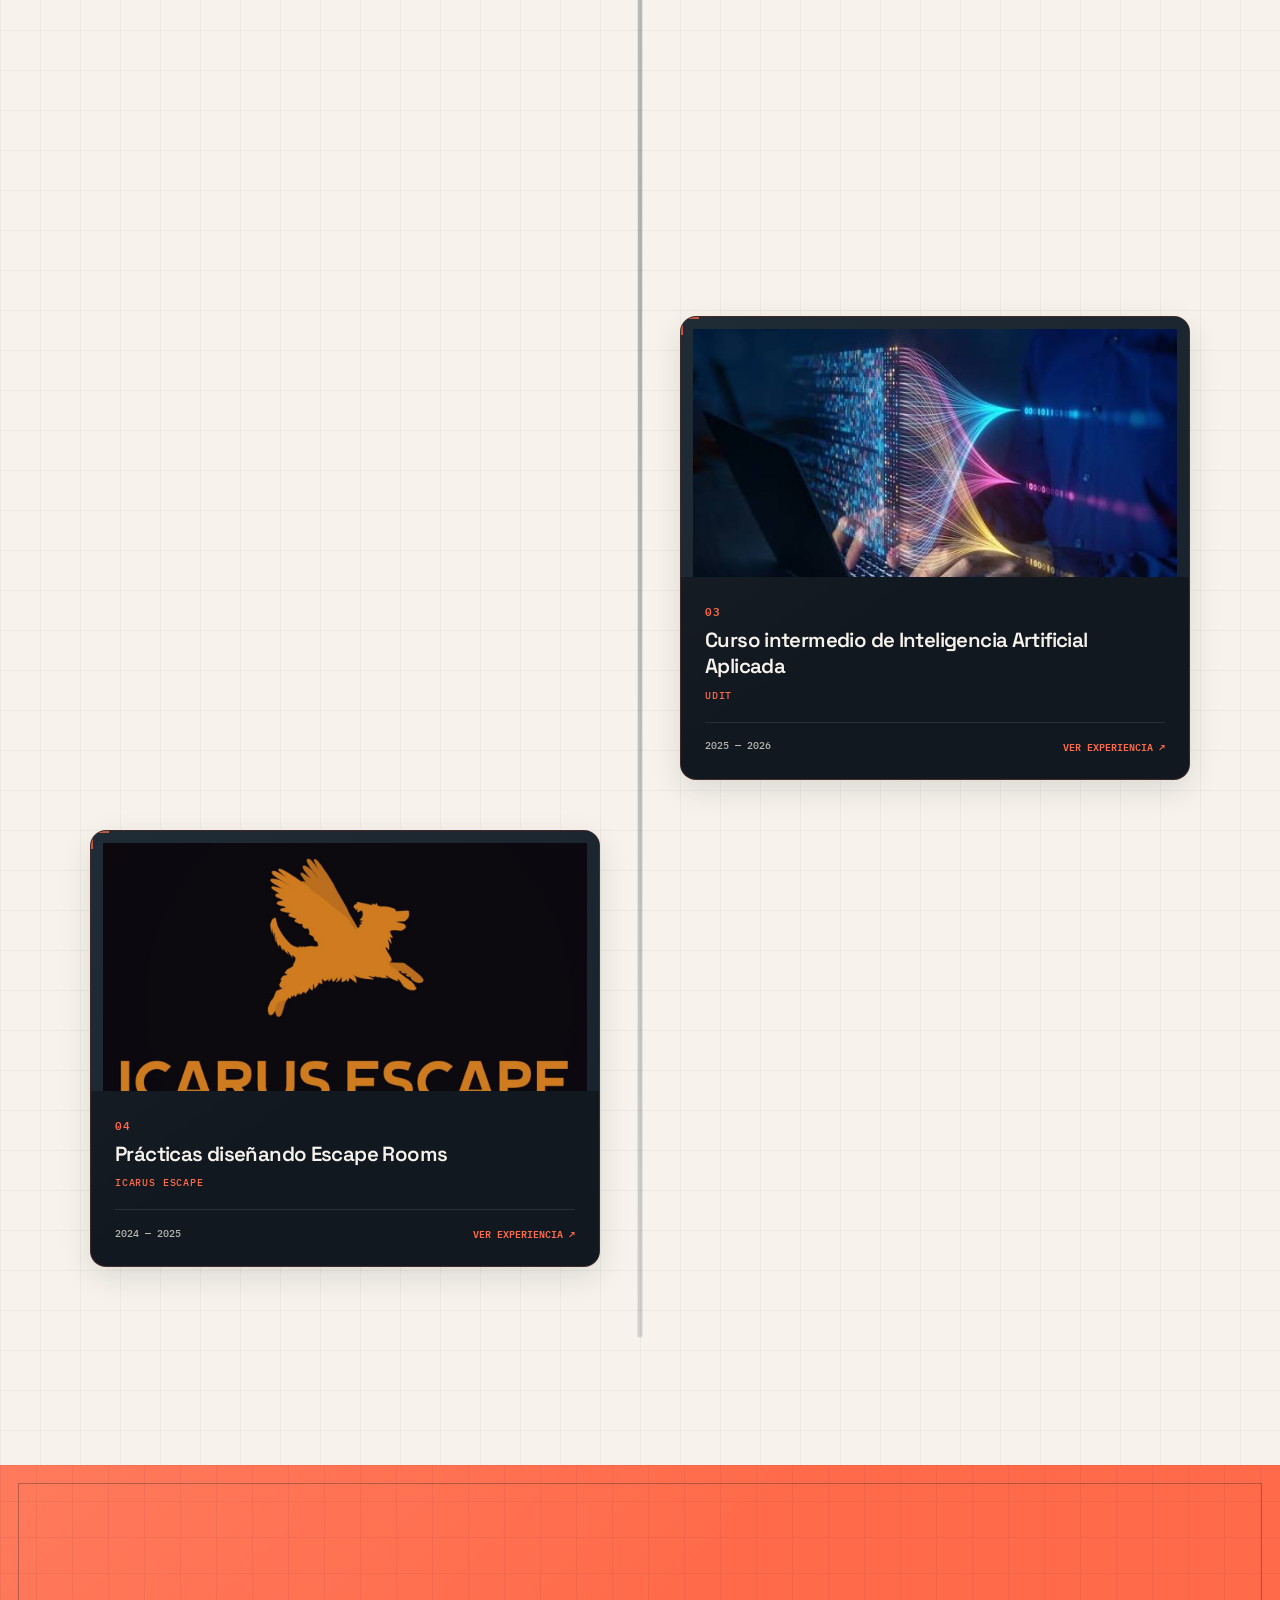
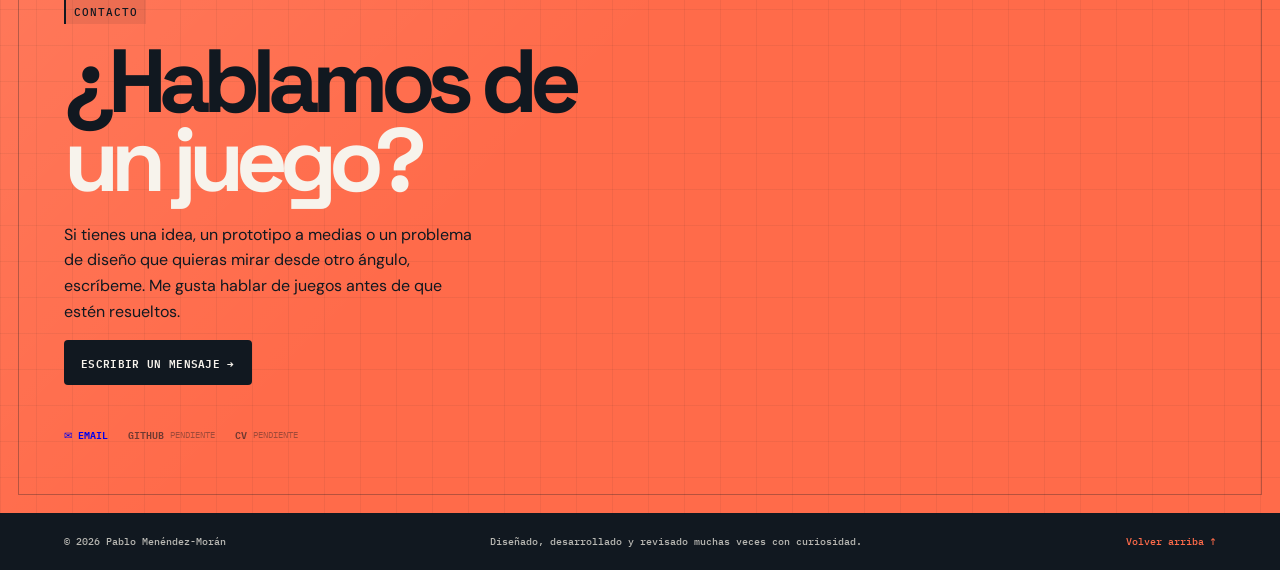
==== commit f6dc0abe: "Restored: Import from GitHub" ====
--- a/index.html
+++ b/index.html
@@ -10,7 +10,7 @@
       content="Portfolio de Pablo Menéndez-Morán, diseñador y desarrollador de videojuegos."
     />
     <title>Pablo · Game Design / Dev</title>
-    <link rel="stylesheet" href="styles.css?v=30" />
+    <link rel="stylesheet" href="styles.css?v=29" />
   </head>
   <body>
     <div class="site-shell">
@@ -338,6 +338,6 @@
     </div>
 
     <!-- Lógica de renderizado, idioma, navegación, filtros y ventanas modales. -->
-    <script src="script.js?v=25"></script>
+    <script src="script.js?v=24"></script>
   </body>
 </html>
--- a/styles.css
+++ b/styles.css
@@ -4288,203 +4288,3 @@
     background-size: 32px 32px, 32px 32px, auto, auto;
   }
 }
-
-/* --- Movimiento: entradas al hacer scroll y microinteracciones --- */
-.reveal:not(.is-revealed) {
-  opacity: 0;
-}
-.reveal.is-revealed {
-  animation: reveal-up var(--motion-reveal) var(--ease-smooth)
-    var(--reveal-delay, 0ms) backwards;
-}
-.reveal.is-revealed[data-reveal="fade"] {
-  animation-name: reveal-fade;
-}
-.reveal.is-revealed[data-reveal="card"] {
-  animation-name: reveal-card;
-  animation-duration: 900ms;
-}
-@keyframes reveal-up {
-  from {
-    opacity: 0;
-    translate: 0 28px;
-  }
-}
-@keyframes reveal-fade {
-  from {
-    opacity: 0;
-    translate: 0 12px;
-  }
-}
-@keyframes reveal-card {
-  from {
-    opacity: 0;
-    translate: 0 48px;
-    scale: 0.96;
-  }
-}
-
-/* Subrayado que se dibuja bajo la palabra destacada de cada título. */
-.section-heading h2 em,
-.contact-section h2 em {
-  background: linear-gradient(currentColor, currentColor) no-repeat 0 92% / 0%
-    0.06em;
-  -webkit-box-decoration-break: clone;
-  box-decoration-break: clone;
-  transition: background-size 900ms var(--ease-smooth) 350ms;
-}
-.is-revealed h2 em,
-.section-heading > :first-child:not(.reveal) h2 em,
-.contact-inner:not(:has(.reveal)) h2 em {
-  background-size: 100% 0.06em;
-}
-
-/* Entrada de la portada al cargar la página. */
-.hero-copy > * {
-  animation: reveal-up 900ms var(--ease-smooth) backwards;
-}
-.hero-copy > :nth-child(1) { animation-delay: 120ms; }
-.hero-copy > :nth-child(2) { animation-delay: 220ms; }
-.hero-copy > :nth-child(3) { animation-delay: 360ms; }
-.hero-copy > :nth-child(4) { animation-delay: 480ms; }
-.hero-copy > :nth-child(5) { animation-delay: 620ms; }
-.hero-visual {
-  animation: hero-settle 1800ms var(--ease-smooth) backwards;
-}
-@keyframes hero-settle {
-  from {
-    opacity: 0;
-    scale: 1.08;
-  }
-}
-.hero-scroll-cue.hero-scroll-cue {
-  animation:
-    reveal-up 900ms var(--ease-smooth) 620ms backwards,
-    cue-bob 2.4s ease-in-out 1.6s infinite;
-}
-@keyframes cue-bob {
-  50% {
-    translate: 0 6px;
-    opacity: 0.6;
-  }
-}
-
-/* Iconos de herramientas que aparecen uno a uno cuando entra su tarjeta. */
-.skill-card.is-revealed .tool-icon {
-  animation: tool-pop 520ms cubic-bezier(0.34, 1.56, 0.64, 1) backwards;
-  animation-delay: calc(var(--reveal-delay, 0ms) + 450ms);
-}
-.skill-card.is-revealed .tool-icon:nth-child(2) { animation-delay: calc(var(--reveal-delay, 0ms) + 510ms); }
-.skill-card.is-revealed .tool-icon:nth-child(3) { animation-delay: calc(var(--reveal-delay, 0ms) + 570ms); }
-.skill-card.is-revealed .tool-icon:nth-child(4) { animation-delay: calc(var(--reveal-delay, 0ms) + 630ms); }
-.skill-card.is-revealed .tool-icon:nth-child(5) { animation-delay: calc(var(--reveal-delay, 0ms) + 690ms); }
-.skill-card.is-revealed .tool-icon:nth-child(6) { animation-delay: calc(var(--reveal-delay, 0ms) + 750ms); }
-@keyframes tool-pop {
-  from {
-    opacity: 0;
-    scale: 0.4;
-  }
-}
-
-/* Transiciones suaves para estados hover que antes cambiaban de golpe. */
-.button,
-.project-card,
-.document-card,
-.tool-icon,
-.skill-item,
-.project-link,
-.award-open,
-.document-filter,
-.language-switcher button {
-  transition:
-    transform var(--motion-hover) var(--ease-smooth),
-    background-color 250ms ease,
-    border-color 250ms ease,
-    box-shadow var(--motion-hover) var(--ease-smooth),
-    color 250ms ease,
-    padding 250ms var(--ease-smooth);
-}
-.tool-icon img,
-.tool-icon::after,
-.main-nav a:not(.nav-cta)::after,
-.about-profile-photo::before,
-.about-profile-photo::after,
-.projects-section .project-card .project-content h3,
-.award-card img,
-.project-card-media {
-  transition:
-    transform var(--motion-hover) var(--ease-smooth),
-    opacity 250ms ease,
-    border-color 250ms ease;
-}
-.button-dark::after,
-.button-primary::after {
-  transition: transform 700ms var(--ease-smooth);
-}
-.button:active,
-.document-filter:active,
-.language-switcher button:active {
-  transform: translateY(0) scale(0.97);
-  transition-duration: 90ms;
-}
-
-/* Flechas que se desplazan en diagonal al pasar el puntero. */
-.skill-item span:last-child,
-.project-link b,
-.document-open span {
-  display: inline-block;
-  transition: transform 300ms var(--ease-smooth);
-}
-.skill-item:hover span:last-child,
-.skill-item:focus-visible span:last-child,
-.project-card:hover .project-link b,
-.project-card:focus-visible .project-link b,
-.document-card:hover .document-open span,
-.document-open:focus-visible span {
-  transform: translate(3px, -3px);
-}
-
-/* Medios de proyecto con un leve zoom al pasar el puntero. */
-.project-card-media-frame {
-  overflow: hidden;
-}
-.project-card:hover .project-card-media,
-.project-card:focus-visible .project-card-media {
-  transform: scale(1.04);
-}
-
-/* Marca: el retrato se balancea ligeramente al pasar el puntero. */
-.brand-character-mask {
-  transition:
-    transform var(--motion-hover) cubic-bezier(0.34, 1.56, 0.64, 1),
-    border-color 250ms ease;
-}
-.brand:hover .brand-character-mask,
-.brand:focus-visible .brand-character-mask {
-  transform: rotate(-8deg) scale(1.08);
-  border-color: var(--coral);
-}
-
-/* Indicador de progreso con un brillo sutil en el extremo. */
-.scroll-progress {
-  box-shadow: 0 0 10px rgba(255, 107, 74, 0.6);
-  transition: width 120ms linear;
-}
-
-@media (prefers-reduced-motion: reduce) {
-  .reveal,
-  .hero-copy > *,
-  .hero-visual,
-  .hero-scroll-cue.hero-scroll-cue,
-  .skill-card .tool-icon {
-    animation: none !important;
-  }
-  .reveal:not(.is-revealed) {
-    opacity: 1;
-  }
-  .section-heading h2 em,
-  .contact-section h2 em {
-    background-size: 100% 0.06em;
-    transition: none;
-  }
-}
